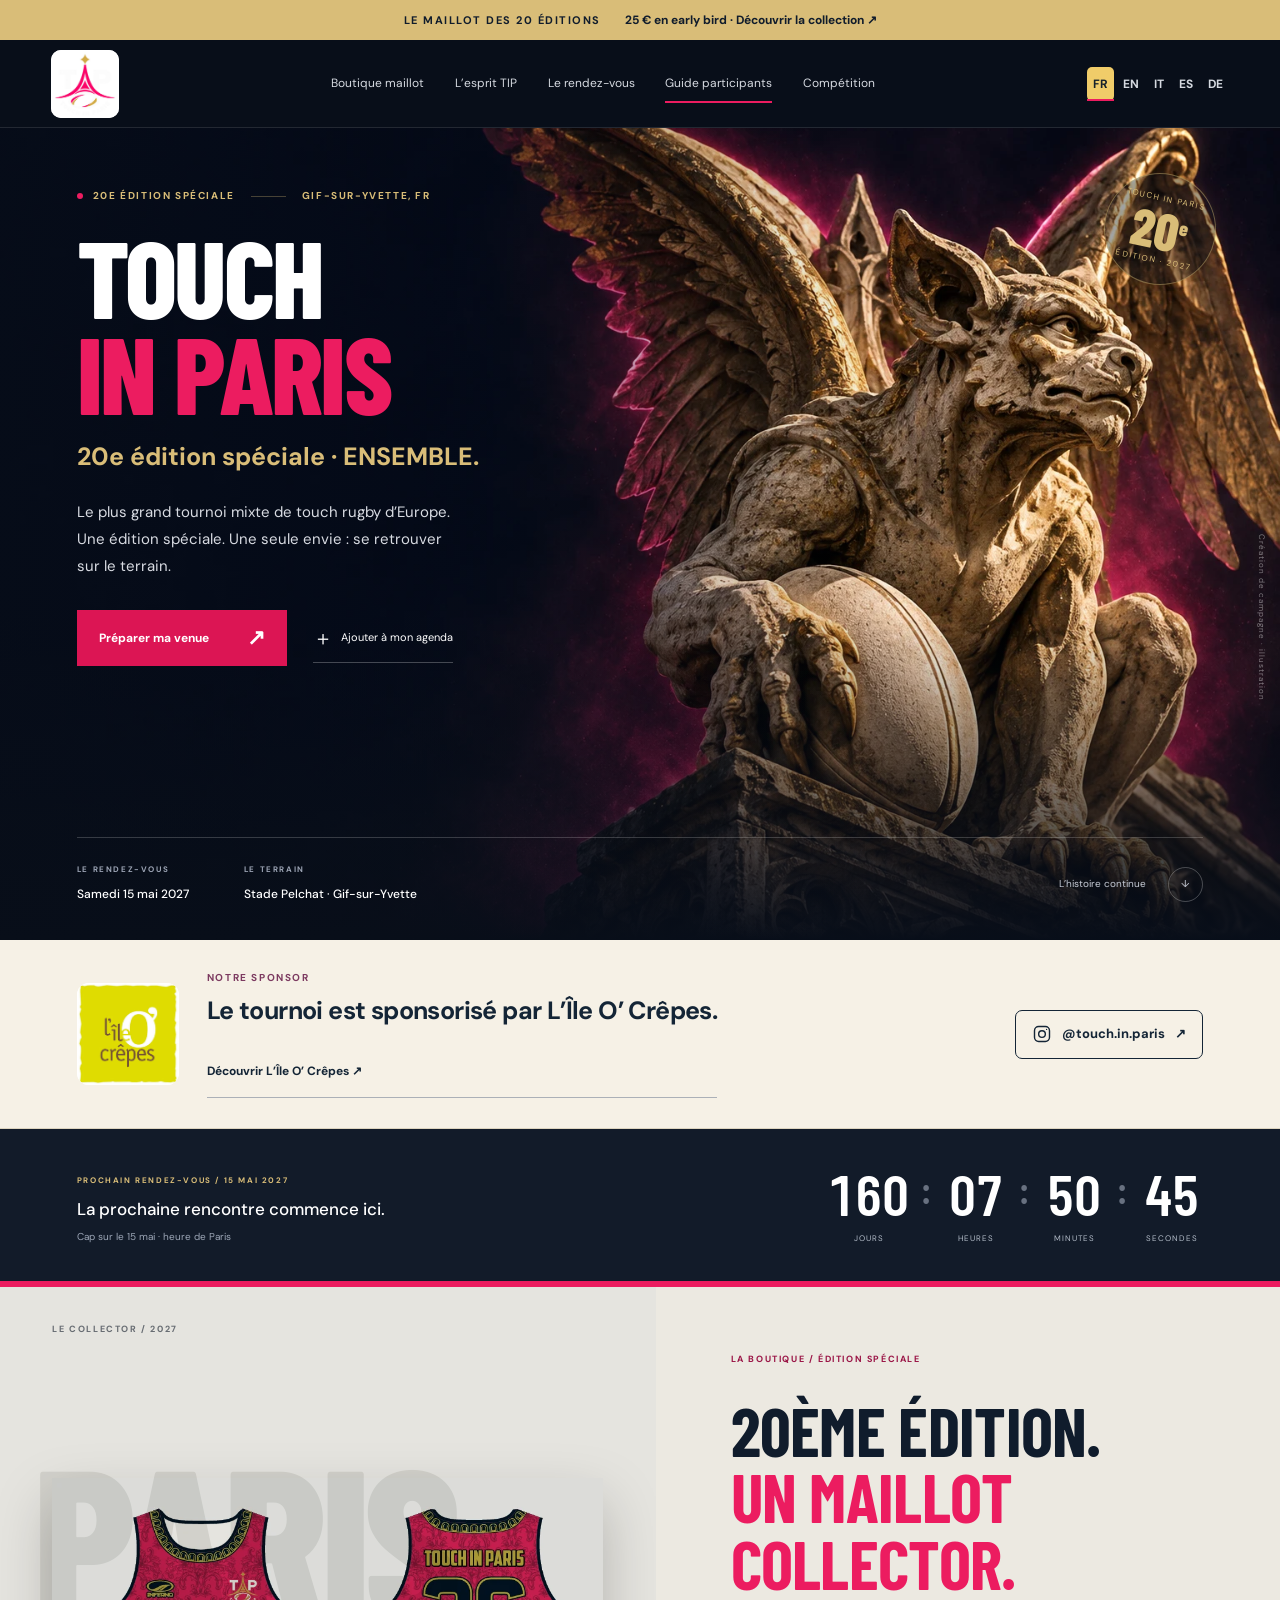
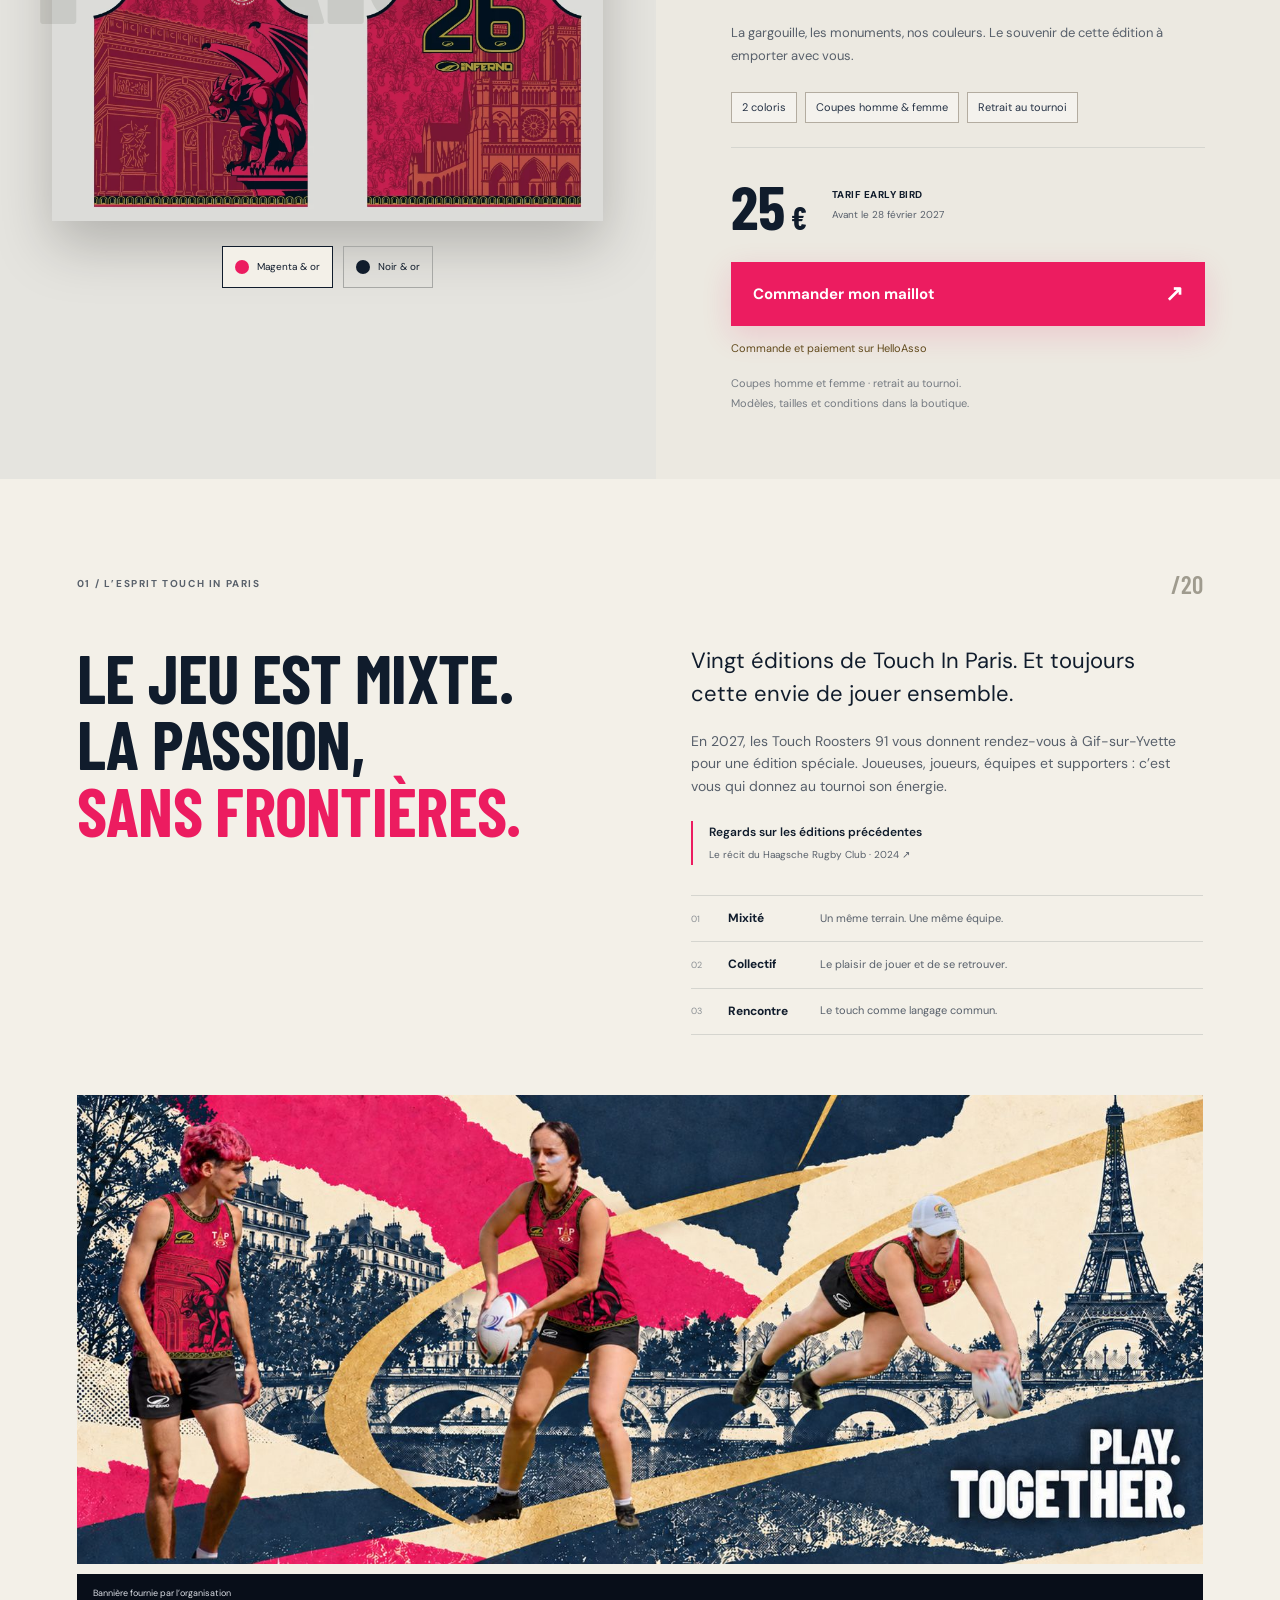
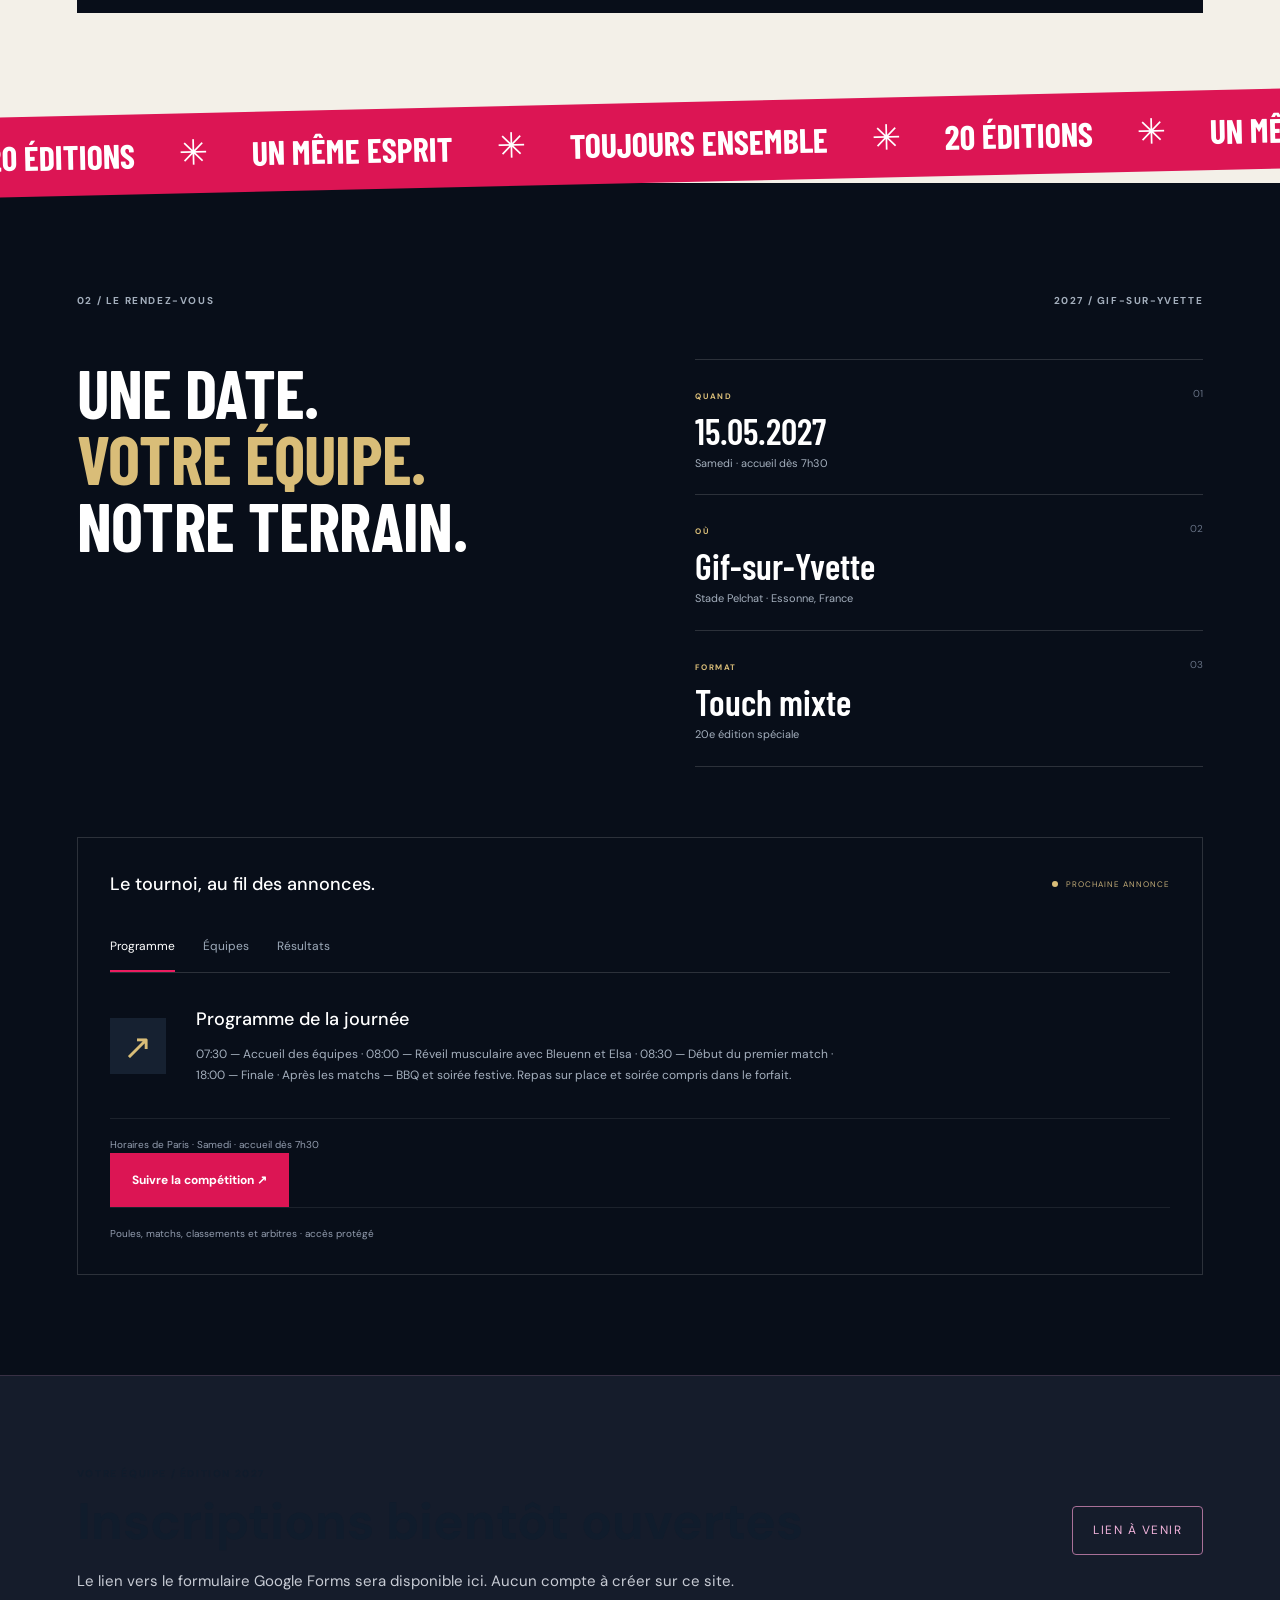
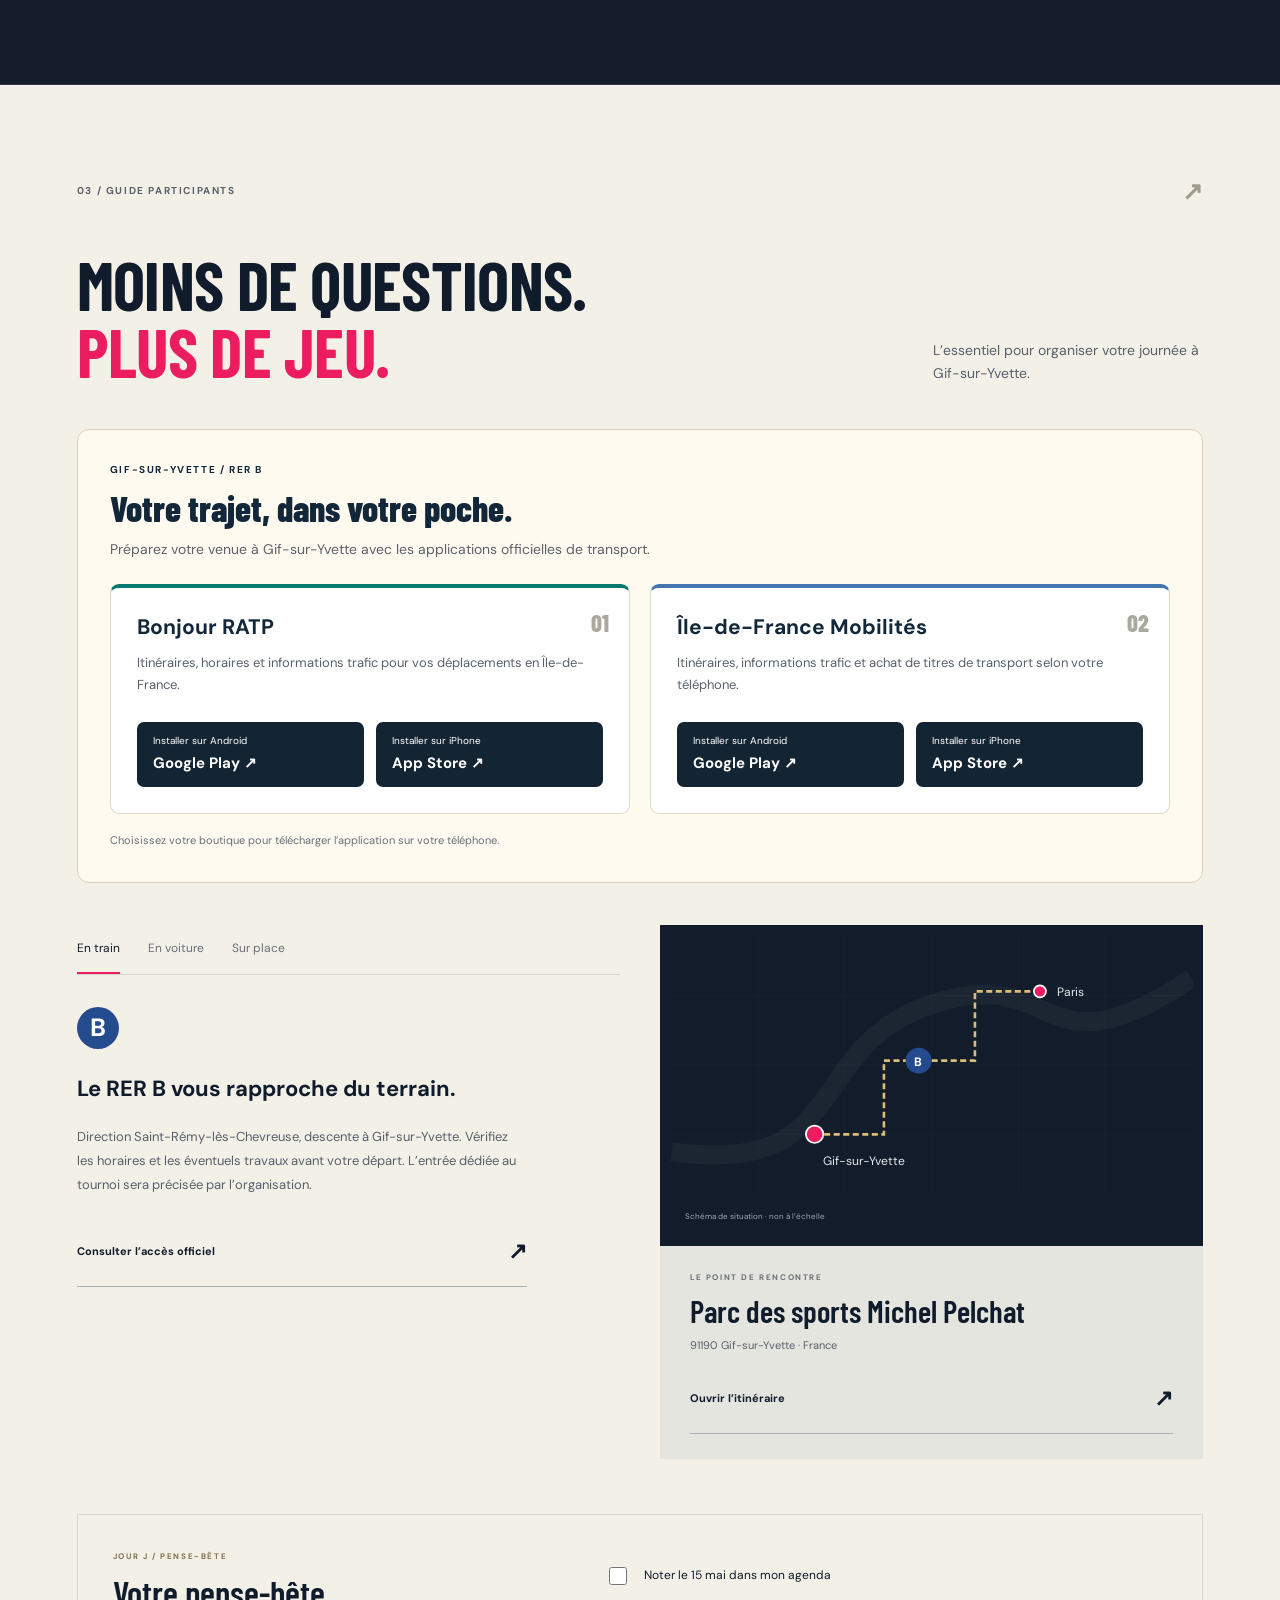
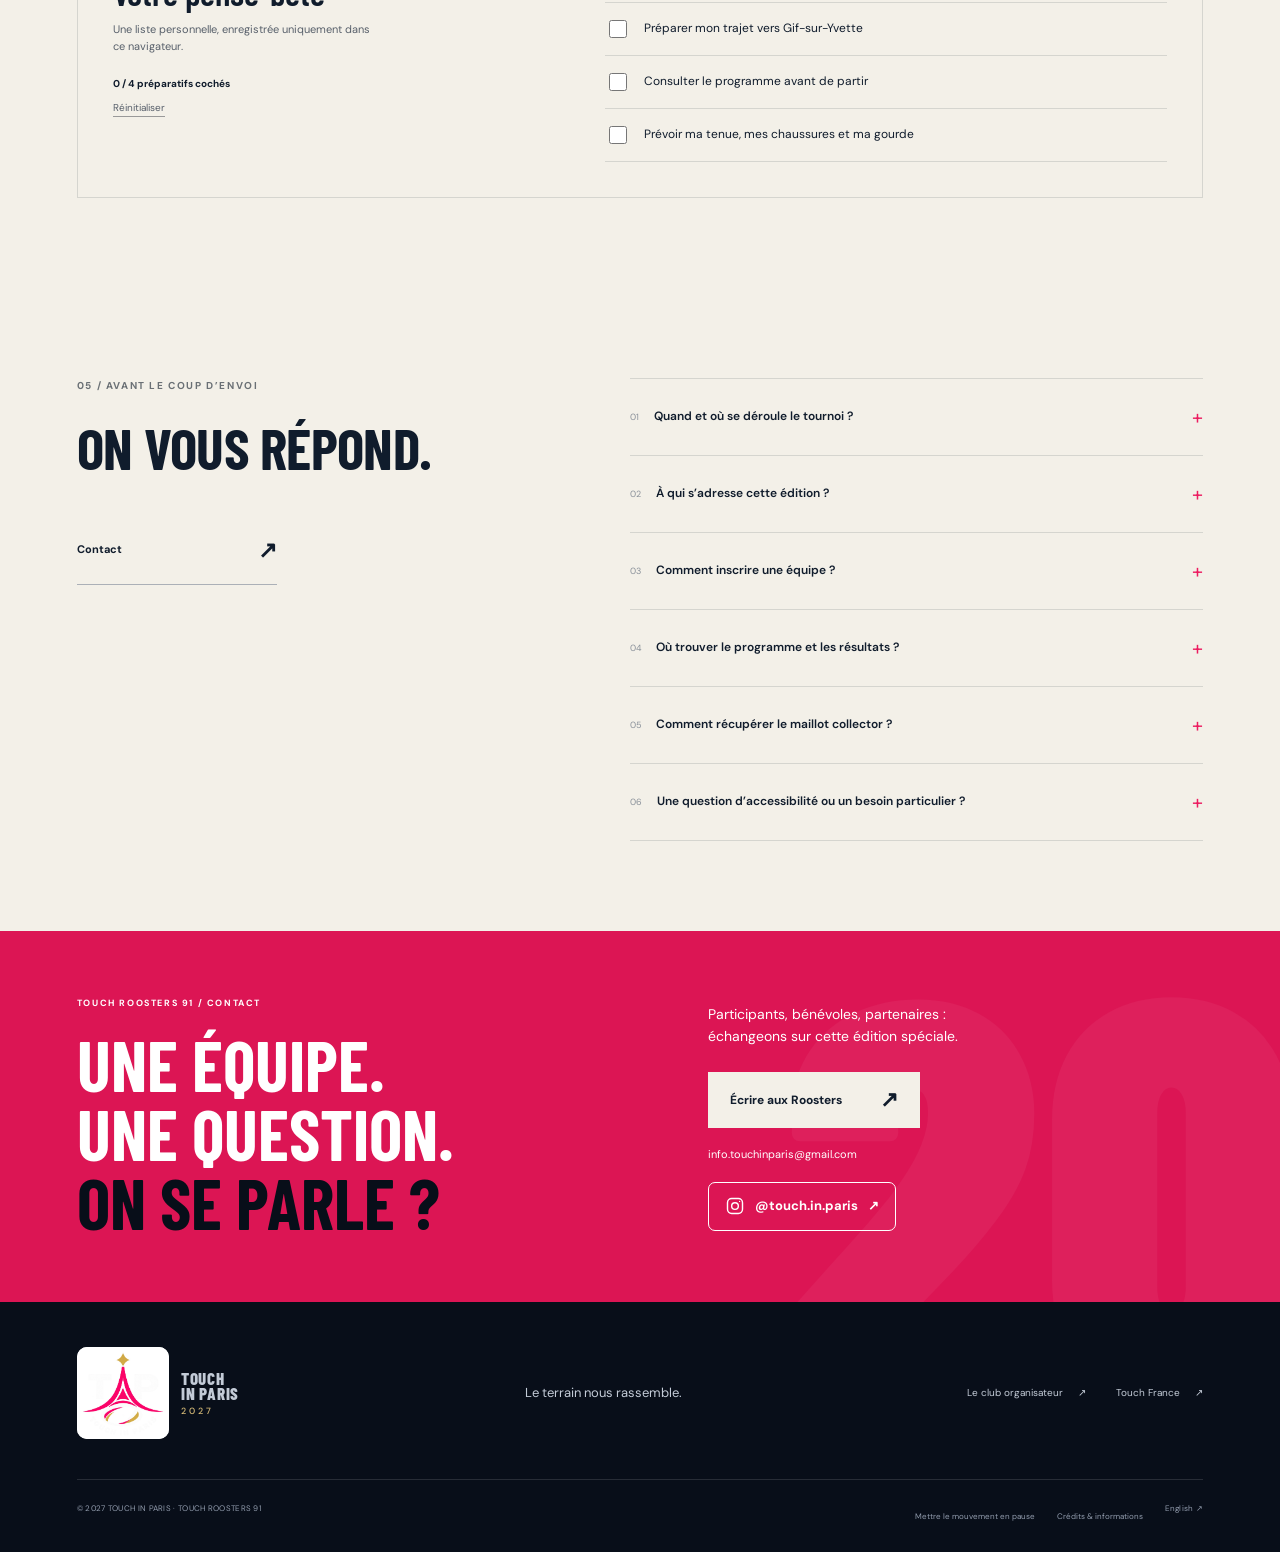
==== index.html @ 98de5669 "Add files via upload Remarque Fabrice" ====
<!doctype html><html lang="fr"><head><meta charset="utf-8"><meta name="viewport" content="width=device-width,initial-scale=1"><title>Touch In Paris 2027 — La 20e. Ensemble.</title><meta name="description" content="La 20e édition de Touch In Paris. Tournoi mixte de touch rugby, samedi 15 mai 2027 au stade Pelchat à Gif-sur-Yvette. Préparez votre venue."><meta name="theme-color" content="#080e19"><link rel="icon" href="/assets/favicon.svg"><link rel="canonical" href="https://touchinparis.touchroosters91.com/fr/"><link rel="alternate" hreflang="fr" href="https://touchinparis.touchroosters91.com/fr/"><link rel="alternate" hreflang="en" href="https://touchinparis.touchroosters91.com/en/"><link rel="alternate" hreflang="it" href="https://touchinparis.touchroosters91.com/it/"><link rel="alternate" hreflang="es" href="https://touchinparis.touchroosters91.com/es/"><link rel="alternate" hreflang="de" href="https://touchinparis.touchroosters91.com/de/"><link rel="alternate" hreflang="x-default" href="https://touchinparis.touchroosters91.com/fr/"><meta property="og:title" content="Touch In Paris 2027 — La 20e. Ensemble."><meta property="og:description" content="La 20e édition de Touch In Paris. Tournoi mixte de touch rugby, samedi 15 mai 2027 au stade Pelchat à Gif-sur-Yvette. Préparez votre venue."><meta property="og:image" content="https://touchinparis.touchroosters91.com/assets/campaign.webp"><meta property="og:type" content="website"><meta property="og:url" content="https://touchinparis.touchroosters91.com/fr/"><link rel="preload" href="/assets/campaign.webp" as="image" fetchpriority="high"><link rel="stylesheet" href="/style.fed7dcada0f1.css"><script type="application/ld+json">{"@context":"https://schema.org","@type":"SportsEvent","name":"Touch In Paris 2027 — 20e édition spéciale","startDate":"2027-05-15T07:30:00+02:00","eventStatus":"https://schema.org/EventScheduled","eventAttendanceMode":"https://schema.org/OfflineEventAttendanceMode","sport":"Touch rugby","location":{"@type":"Place","name":"Stade Pelchat","address":{"@type":"PostalAddress","addressLocality":"Gif-sur-Yvette","postalCode":"91190","addressCountry":"FR"}},"organizer":{"@type":"Organization","name":"Touch Roosters 91","url":"https://www.touchrugby91.com/"},"image":"https://touchinparis.touchroosters91.com/assets/campaign.webp","description":"La 20e édition de Touch In Paris. Tournoi mixte de touch rugby, samedi 15 mai 2027 au stade Pelchat à Gif-sur-Yvette. Préparez votre venue.","url":"https://touchinparis.touchroosters91.com/fr/"}</script></head><body>
<a class="shop-announcement" href="#collector"><span>LE MAILLOT DES 20 ÉDITIONS</span><strong>25 € en early bird · Découvrir la collection ↗</strong></a><a class="skip" href="#main">Aller au contenu</a><header class="header"><a class="brand" href="/fr/" aria-label="Touch In Paris"><img class="tip-logo" src="/assets/tip-logo-2027-pink-gold.jpg" alt="Touch In Paris" width="1254" height="1254"><span class="brand-name">TOUCH<br>IN PARIS<span class="brand-year">2027</span></span></a><button class="menu-toggle" aria-expanded="false" aria-controls="navigation" aria-label="Ouvrir le menu"><span></span><span></span></button><nav id="navigation" aria-label="Navigation principale"><a href="#collector">Boutique maillot</a><a href="#spirit">L’esprit TIP</a><a href="#event">Le rendez-vous</a><a href="#guide">Guide participants</a><a href="/competition/?lang=fr">Compétition</a></nav><div class="header-end"><nav class="language-links" aria-label="Langue"><a href="/fr/" lang="fr" hreflang="fr" aria-current="page">FR</a><a href="/en/" lang="en" hreflang="en" >EN</a><a href="/it/" lang="it" hreflang="it" >IT</a><a href="/es/" lang="es" hreflang="es" >ES</a><a href="/de/" lang="de" hreflang="de" >DE</a></nav></div></header>
<main id="main"><section class="hero" aria-labelledby="hero-title"><img class="hero-art" src="/assets/campaign.webp" width="1536" height="1024" alt="" fetchpriority="high"><div class="hero-shade"></div><div class="hero-content"><p class="overline"><span class="dot"></span> 20e édition spéciale <span class="edition-rule"></span> GIF-SUR-YVETTE, FR</p><h1 id="hero-title">TOUCH<br><em>IN PARIS</em></h1><p class="hero-edition">20e édition spéciale · ENSEMBLE.</p><p class="hero-intro">Le plus grand tournoi mixte de touch rugby d’Europe. Une édition spéciale. Une seule envie : se retrouver sur le terrain.</p><div class="hero-actions"><a class="button pink" href="#guide">Préparer ma venue<span aria-hidden="true">↗</span></a><a class="calendar-link" href="/tip-2027-fr.ics" download><span aria-hidden="true">＋</span>Ajouter à mon agenda</a></div></div><div class="edition-stamp" aria-hidden="true"><span>TOUCH IN PARIS</span><strong>20<sup>e</sup></strong><span>ÉDITION · 2027</span></div><div class="hero-bottom"><div><span class="tiny">LE RENDEZ-VOUS</span><strong>Samedi 15 mai 2027</strong></div><div><span class="tiny">LE TERRAIN</span><strong>Stade Pelchat · Gif-sur-Yvette</strong></div><a href="#spirit" class="scroll-cue">L’histoire continue<span>↓</span></a></div><span class="art-credit">Création de campagne · illustration</span></section>
<section class="sponsor-band" aria-label="NOTRE SPONSOR"><a class="sponsor-logo" href="https://www.ileocrepes.com/" target="_blank" rel="noopener noreferrer"><img src="/assets/ileo-crepes-sponsor.png" width="447" height="447" alt="L’Île O’ Crêpes" loading="lazy"></a><div><p class="overline">NOTRE SPONSOR</p><h2>Le tournoi est sponsorisé par L’Île O’ Crêpes.</h2><a class="text-link" href="https://www.ileocrepes.com/" target="_blank" rel="noopener noreferrer">Découvrir L’Île O’ Crêpes ↗</a></div><a class="instagram-link" href="https://www.instagram.com/touch.in.paris/" aria-label="Suivre le tournoi sur Instagram · @touch.in.paris" target="_blank" rel="noopener noreferrer"><svg viewBox="0 0 24 24" width="20" height="20" fill="none" stroke="currentColor" stroke-width="1.7" aria-hidden="true"><rect x="3" y="3" width="18" height="18" rx="5"/><circle cx="12" cy="12" r="4"/><circle cx="17.5" cy="6.5" r=".8" fill="currentColor" stroke="none"/></svg><span>@touch.in.paris</span><span aria-hidden="true">↗</span></a></section>
<section class="countdown-bar" aria-label="Compte à rebours"><div><span class="overline">PROCHAIN RENDEZ-VOUS / 15 MAI 2027</span><h2>La prochaine rencontre commence ici.</h2><p>Cap sur le 15 mai · heure de Paris</p></div><div class="countdown" role="timer" aria-label="Cap sur le 15 mai · heure de Paris" data-day="C’est le jour du tournoi." data-ended="Merci pour cette 20e édition."><div><strong data-count="0">--</strong><span>jours</span></div><div><strong data-count="1">--</strong><span>heures</span></div><div><strong data-count="2">--</strong><span>minutes</span></div><div><strong data-count="3">--</strong><span>secondes</span></div></div></section>
<section id="collector" class="collector"><div class="jersey-stage"><span class="overline">LE COLLECTOR / 2027</span><span class="jersey-backdrop" aria-hidden="true">PARIS</span><img id="jersey" src="/assets/maillot-magenta.webp" width="906" height="564" loading="eager" alt="Maillot collector, vues de face et de dos — Magenta & or"><div class="color-controls" role="group" aria-label="Coloris"><button type="button" data-color="magenta" data-alt="Maillot collector, vues de face et de dos — Magenta & or" aria-pressed="true"><span class="swatch magenta"></span>Magenta & or</button><button type="button" data-color="noir" data-alt="Maillot collector, vues de face et de dos — Noir & or" aria-pressed="false"><span class="swatch black"></span>Noir & or</button></div></div><div class="collector-copy"><p class="overline">LA BOUTIQUE / ÉDITION SPÉCIALE</p><h2 class="display">20ème édition.<br><em>Un maillot collector.</em></h2><p>La gargouille, les monuments, nos couleurs. Le souvenir de cette édition à emporter avec vous.</p><div class="shop-details"><span>2 coloris</span><span>Coupes homme & femme</span><span>Retrait au tournoi</span></div><div class="price-row"><strong>25<span> €</span></strong><span>Tarif early bird<small>Avant le 28 février 2027</small></span></div><a class="button pink" href="https://www.helloasso.com/associations/touch-roosters-91/boutiques/maillot-collector-touch-in-paris-2027" target="_blank" rel="noopener noreferrer">Commander mon maillot<span aria-hidden="true">↗</span></a><p class="shop-payment">Commande et paiement sur HelloAsso</p><p class="shop-note">Coupes homme et femme · retrait au tournoi.<br>Modèles, tailles et conditions dans la boutique.</p></div></section>
<section id="spirit" class="story section"><div class="section-top"><p class="overline">01 / L’ESPRIT TOUCH IN PARIS</p><span class="index-mark">/20</span></div><div class="story-grid"><h2 class="display reveal">Le jeu est mixte.<br>La passion,<br><em>sans frontières.</em></h2><div class="story-copy reveal"><p class="lead">Vingt éditions de Touch In Paris. Et toujours cette envie de jouer ensemble.</p><p>En 2027, les Touch Roosters 91 vous donnent rendez-vous à Gif-sur-Yvette pour une édition spéciale. Joueuses, joueurs, équipes et supporters : c’est vous qui donnez au tournoi son énergie.</p><a class="archive-link" href="https://haagscherugbyclub.nl/touch-in-paris-tournament/" target="_blank" rel="noopener noreferrer">Regards sur les éditions précédentes<span>Le récit du Haagsche Rugby Club · 2024 ↗</span></a><div class="values"><div><span class="value-number">01</span><h3>Mixité</h3><p>Un même terrain. Une même équipe.</p></div><div><span class="value-number">02</span><h3>Collectif</h3><p>Le plaisir de jouer et de se retrouver.</p></div><div><span class="value-number">03</span><h3>Rencontre</h3><p>Le touch comme langage commun.</p></div></div></div></div><figure class="action-art supplied-banner"><img src="/assets/tip-banner-2027.jpg" width="1600" height="667" loading="lazy" alt="Touch In Paris · Play. Together."><figcaption>Bannière fournie par l’organisation</figcaption></figure></section>
<div class="ticker" aria-hidden="true"><div><span>20 ÉDITIONS</span><i>✳</i><span>UN MÊME ESPRIT</span><i>✳</i><span>TOUJOURS ENSEMBLE</span><i>✳</i><span>20 ÉDITIONS</span><i>✳</i><span>UN MÊME ESPRIT</span><i>✳</i><span>TOUJOURS ENSEMBLE</span><i>✳</i></div></div>
<section id="event" class="event-section section"><div class="section-top"><p class="overline">02 / LE RENDEZ-VOUS</p><span class="overline">2027 / GIF-SUR-YVETTE</span></div><div class="event-layout"><h2 class="display reveal">Une date.<br><em>Votre équipe.</em><br>Notre terrain.</h2><div class="event-facts"><div class="fact reveal"><span class="tiny">QUAND</span><h3>15.05.2027</h3><p>Samedi · accueil dès 7h30</p><span class="fact-index">01</span></div><div class="fact reveal"><span class="tiny">OÙ</span><h3>Gif-sur-Yvette</h3><p>Stade Pelchat · Essonne, France</p><span class="fact-index">02</span></div><div class="fact reveal"><span class="tiny">FORMAT</span><h3>Touch mixte</h3><p>20e édition spéciale</p><span class="fact-index">03</span></div></div></div><div class="competition reveal"><div class="competition-heading"><h3>Le tournoi, au fil des annonces.</h3><span class="status"><span class="dot"></span>PROCHAINE ANNONCE</span></div><div class="tabs" role="tablist" aria-label="Le rendez-vous"><button role="tab" id="comp-tab-0" aria-controls="comp-panel-0" aria-selected="true" tabindex="0">Programme</button><button role="tab" id="comp-tab-1" aria-controls="comp-panel-1" aria-selected="false" tabindex="-1">Équipes</button><button role="tab" id="comp-tab-2" aria-controls="comp-panel-2" aria-selected="false" tabindex="-1">Résultats</button></div><div id="comp-panel-0" role="tabpanel" aria-labelledby="comp-tab-0" ><div class="panel-icon" aria-hidden="true">↗</div><div><h4>Programme de la journée</h4><p>07:30 — Accueil des équipes · 08:00 — Réveil musculaire avec Bleuenn et Elsa · 08:30 — Début du premier match · 18:00 — Finale · Après les matchs — BBQ et soirée festive. Repas sur place et soirée compris dans le forfait.</p></div></div><div id="comp-panel-1" role="tabpanel" aria-labelledby="comp-tab-1" hidden><div class="panel-icon" aria-hidden="true">◎</div><div><h4>Les équipes se préparent</h4><p>La liste des équipes engagées pour 2027 n’est pas encore publiée. Retrouvez ici les clubs participants dès leur annonce.</p></div></div><div id="comp-panel-2" role="tabpanel" aria-labelledby="comp-tab-2" hidden><div class="panel-icon" aria-hidden="true">—</div><div><h4>Les rencontres restent à jouer</h4><p>Poules, scores et classements seront accessibles lorsque les informations de compétition seront disponibles.</p></div></div><p class="competition-note">Horaires de Paris · Samedi · accueil dès 7h30</p><a class="button pink competition-entry" href="/competition/?lang=fr">Suivre la compétition ↗</a><p class="competition-note">Poules, matchs, classements et arbitres · accès protégé</p></div></section>
<section id="inscriptions" class="registration-band section" aria-labelledby="registration-title"><div><p class="overline">VOTRE ÉQUIPE / ÉDITION 2027</p><h2 id="registration-title">Inscriptions bientôt ouvertes</h2><p>Le lien vers le formulaire Google Forms sera disponible ici. Aucun compte à créer sur ce site.</p></div><span class="registration-status">LIEN À VENIR</span></section>
<section id="guide" class="guide section"><div class="section-top"><p class="overline">03 / GUIDE PARTICIPANTS</p><span class="index-mark">↗</span></div><div class="guide-heading"><h2 class="display reveal">Moins de questions.<br><em>Plus de jeu.</em></h2><p>L’essentiel pour organiser votre journée à Gif-sur-Yvette.</p></div><section class="transport-apps" aria-labelledby="transport-apps-title"><div class="transport-apps-heading"><p class="overline">GIF-SUR-YVETTE / RER B</p><h3 id="transport-apps-title">Votre trajet, dans votre poche.</h3><p>Préparez votre venue à Gif-sur-Yvette avec les applications officielles de transport.</p></div><div class="transport-app-grid"><article class="transport-app ratp"><span class="app-number" aria-hidden="true">01</span><h4>Bonjour RATP</h4><p>Itinéraires, horaires et informations trafic pour vos déplacements en Île-de-France.</p><div class="store-links"><a href="https://play.google.com/store/apps/details?id=com.fabernovel.ratp&amp;hl=fr" aria-label="Installer sur Android · Bonjour RATP" target="_blank" rel="noopener noreferrer"><small>Installer sur Android</small><strong>Google Play ↗</strong></a><a href="https://apps.apple.com/fr/app/bonjour-ratp/id507107090" aria-label="Installer sur iPhone · Bonjour RATP" target="_blank" rel="noopener noreferrer"><small>Installer sur iPhone</small><strong>App Store ↗</strong></a></div></article><article class="transport-app idfm"><span class="app-number" aria-hidden="true">02</span><h4>Île-de-France Mobilités</h4><p>Itinéraires, informations trafic et achat de titres de transport selon votre téléphone.</p><div class="store-links"><a href="https://play.google.com/store/apps/details?id=com.applidium.vianavigo&amp;hl=fr" aria-label="Installer sur Android · Île-de-France Mobilités" target="_blank" rel="noopener noreferrer"><small>Installer sur Android</small><strong>Google Play ↗</strong></a><a href="https://apps.apple.com/fr/app/%C3%AEle-de-france-mobilit%C3%A9s/id484527651" aria-label="Installer sur iPhone · Île-de-France Mobilités" target="_blank" rel="noopener noreferrer"><small>Installer sur iPhone</small><strong>App Store ↗</strong></a></div></article></div><p class="transport-apps-note">Choisissez votre boutique pour télécharger l’application sur votre téléphone.</p></section><div class="guide-grid"><div class="travel"><div class="tabs" role="tablist" aria-label="Accès et accueil"><button role="tab" id="travel-tab-0" aria-controls="travel-panel-0 travel-visual-0" aria-selected="true" tabindex="0">En train</button><button role="tab" id="travel-tab-1" aria-controls="travel-panel-1 travel-visual-1" aria-selected="false" tabindex="-1">En voiture</button><button role="tab" id="travel-tab-2" aria-controls="travel-panel-2 travel-visual-2" aria-selected="false" tabindex="-1">Sur place</button></div><div id="travel-panel-0" class="travel-panel" role="tabpanel" aria-labelledby="travel-tab-0" ><span class="route-icon" aria-hidden="true">B</span><h3>Le RER B vous rapproche du terrain.</h3><p>Direction Saint-Rémy-lès-Chevreuse, descente à Gif-sur-Yvette. Vérifiez les horaires et les éventuels travaux avant votre départ. L’entrée dédiée au tournoi sera précisée par l’organisation.</p><a class="text-link" href="https://www.ville-gif.fr/1800/venir-a-gif.htm?L=1" target="_blank" rel="noopener noreferrer">Consulter l’accès officiel<span aria-hidden="true">↗</span></a></div><div id="travel-panel-1" class="travel-panel" role="tabpanel" aria-labelledby="travel-tab-1" hidden><span class="route-icon" aria-hidden="true">↗</span><h3>Le rendez-vous : stade Pelchat.</h3><p>Utilisez « Parc des sports Michel Pelchat, Gif-sur-Yvette » comme destination. L’accès exact, le stationnement et les possibilités de dépose seront confirmés avant le tournoi.</p><a class="text-link" href="https://www.google.com/maps/search/?api=1&query=Parc+des+sports+Michel+Pelchat+Gif-sur-Yvette" target="_blank" rel="noopener noreferrer">Calculer mon itinéraire<span aria-hidden="true">↗</span></a></div><div id="travel-panel-2" class="travel-panel" role="tabpanel" aria-labelledby="travel-tab-2" hidden><span class="route-icon" aria-hidden="true">◎</span><h3>Votre journée sur place</h3><p>Repas sur place et soirée compris dans le forfait.</p><a class="text-link" href="mailto:info.touchinparis@gmail.com">Contacter l’organisation<span aria-hidden="true">↗</span></a></div></div><div class="venue-card"><div id="travel-visual-0" role="tabpanel" aria-labelledby="travel-tab-0"><div class="route-map" aria-hidden="true"><svg viewBox="0 0 600 300" fill="none"><path class="map-grid" d="M0 70H600M0 150H600M0 230H600M100 0V300M200 0V300M300 0V300M400 0V300M500 0V300"/><path class="map-river" d="M600 50C420 170 450 30 300 80S210 280 0 250"/><path class="map-route" d="M425 65L350 65L350 145L245 145L245 230L165 230"/><circle cx="425" cy="65" r="7"/><circle cx="165" cy="230" r="10"/><text x="445" y="70">Paris</text><text x="175" y="265">Gif-sur-Yvette</text><rect x="270" y="130" width="30" height="30" rx="15"/><text class="line-b" x="280" y="151">B</text></svg><span>Schéma de situation · non à l’échelle</span></div></div><div id="travel-visual-1" role="tabpanel" aria-labelledby="travel-tab-1" hidden><div class="road-card"><p class="overline">Tous les chemins mènent au TIP</p><svg class="europe-map" viewBox="0 0 600 440" role="img" aria-label="France, Belgique, Luxembourg, Allemagne, Suisse, Italie, Espagne, Andorre, Monaco"><g class="countries"><path d="M225 87L262 58 295 78 320 113 306 151 337 194 324 232 354 280 325 314 265 313 223 343 169 318 159 269 169 223 142 183 78 161 83 142 155 143 183 119Z" class="france"/><path d="M225 87L262 58 293 49 321 69 320 113 295 78Z"/><path d="M321 69L357 42 415 55 432 117 407 185 337 194 306 151 320 113Z"/><path d="M337 194L407 185 418 221 378 243 324 232Z"/><path d="M378 243L418 221 443 261 442 295 487 342 474 358 450 325 424 314 398 270 354 280 324 232Z"/><path d="M169 318L223 343 265 313 284 345 249 394 113 407 90 370 111 330Z"/></g><g class="country-labels"><text x="230" y="244">France</text><text x="263" y="41">Belgique</text><text x="405" y="124">Allemagne</text><text x="371" y="215">Suisse</text><text x="456" y="286">Italie</text><text x="183" y="377">Espagne</text><circle cx="317" cy="119" r="4"/><path d="M317 119L349 151H421"/><text x="387" y="166">Luxembourg</text><circle cx="242" cy="332" r="4"/><path d="M242 332L292 369H343"/><text x="322" y="386">Andorre</text><circle cx="350" cy="280" r="4"/><path d="M350 280L366 313H417"/><text x="388" y="329">Monaco</text></g><path class="road-track" d="M173 307C197 288 184 260 206 232S240 206 240 170"/><g class="road-car"><rect x="-12" y="-7" width="24" height="14" rx="5"/><path d="M-5-5H5V5H-5Z"/><circle cx="-7" cy="-8" r="3"/><circle cx="7" cy="-8" r="3"/><circle cx="-7" cy="8" r="3"/><circle cx="7" cy="8" r="3"/></g><circle class="destination" cx="240" cy="170" r="7"/><text class="destination-label" x="120" y="112">Gif-sur-Yvette</text><path class="pin-line" d="M190 117L234 163"/></svg><p class="map-disclaimer">Carte schématique · trajet illustratif</p></div></div><div id="travel-visual-2" role="tabpanel" aria-labelledby="travel-tab-2" hidden><div class="day-programme"><p class="overline">15.05.2027 · Horaires de Paris</p><h3>Votre journée sur place</h3><ol><li><strong>07:30</strong><span>Accueil des équipes</span></li><li><strong>08:00</strong><span>Réveil musculaire avec Bleuenn et Elsa</span></li><li><strong>08:30</strong><span>Début du premier match</span></li><li><strong>18:00</strong><span>Finale</span></li><li><strong>Après les matchs</strong><span>BBQ et soirée festive</span></li></ol><p class="meal-note">Repas sur place et soirée compris dans le forfait.</p></div><div class="care-panel"><p class="overline">À vos côtés</p><a href="https://www.eso-suposteo.fr/" target="_blank" rel="noopener noreferrer">Équipe d’ostéopathes de l’école ESO ↗</a><p>＋ Secouristes</p></div></div><div class="venue-detail"><p class="overline">LE POINT DE RENCONTRE</p><h3>Parc des sports Michel Pelchat</h3><p>91190 Gif-sur-Yvette · France</p><a class="text-link" href="https://www.google.com/maps/search/?api=1&query=Parc+des+sports+Michel+Pelchat+Gif-sur-Yvette" target="_blank" rel="noopener noreferrer">Ouvrir l’itinéraire<span aria-hidden="true">↗</span></a></div></div></div><div class="checklist reveal"><div><p class="overline">JOUR J / PENSE-BÊTE</p><h3>Votre pense-bête</h3><p>Une liste personnelle, enregistrée uniquement dans ce navigateur.</p><span class="check-progress" aria-live="polite" data-label="préparatifs cochés"></span><button type="button" class="reset-checklist">Réinitialiser</button></div><div class="check-items"><label><input type="checkbox" data-check="0"><span>Noter le 15 mai dans mon agenda</span></label><label><input type="checkbox" data-check="1"><span>Préparer mon trajet vers Gif-sur-Yvette</span></label><label><input type="checkbox" data-check="2"><span>Consulter le programme avant de partir</span></label><label><input type="checkbox" data-check="3"><span>Prévoir ma tenue, mes chaussures et ma gourde</span></label></div></div></section>

<section id="faq" class="faq section"><div><p class="overline">05 / AVANT LE COUP D’ENVOI</p><h2 class="display">On vous répond.</h2><a class="text-link" href="mailto:info.touchinparis@gmail.com">Contact<span aria-hidden="true">↗</span></a></div><div class="questions"><details><summary><span class="q-index">01</span>Quand et où se déroule le tournoi ?<span class="q-plus" aria-hidden="true">+</span></summary><p>Samedi 15 mai 2027, accueil dès 7h30 au Parc des sports Michel Pelchat, 91190 Gif-sur-Yvette, France. L’entrée précise sera confirmée avant le tournoi.</p></details><details><summary><span class="q-index">02</span>À qui s’adresse cette édition ?<span class="q-plus" aria-hidden="true">+</span></summary><p>Touch In Paris 2027 est un tournoi mixte de touch rugby. Les conditions sportives de participation et les modalités d’inscription sont à confirmer auprès de l’organisation.</p></details><details><summary><span class="q-index">03</span>Comment inscrire une équipe ?<span class="q-plus" aria-hidden="true">+</span></summary><p>Inscriptions bientôt ouvertes. Un lien vers le formulaire Google Forms sera publié ici. Aucun compte à créer sur ce site. Les tarifs et les places disponibles seront précisés par l’organisation.</p></details><details><summary><span class="q-index">04</span>Où trouver le programme et les résultats ?<span class="q-plus" aria-hidden="true">+</span></summary><p>La rubrique « Le rendez-vous » regroupe les annonces. Le suivi détaillé des équipes, matchs et classements est accessible depuis la page Compétition, avec un accès protégé.</p></details><details><summary><span class="q-index">05</span>Comment récupérer le maillot collector ?<span class="q-plus" aria-hidden="true">+</span></summary><p>La page du collector prévoit un retrait sur place le samedi 15 mai 2027. Choisissez votre modèle et votre taille dans la boutique HelloAsso ; les conditions de commande y sont précisées.</p></details><details><summary><span class="q-index">06</span>Une question d’accessibilité ou un besoin particulier ?<span class="q-plus" aria-hidden="true">+</span></summary><p>Écrivez à info.touchinparis@gmail.com pour préparer votre accueil avec l’organisation. Les informations d’accessibilité propres au tournoi seront précisées avant l’événement.</p></details></div></section>
<section class="contact-band"><div><p class="overline">TOUCH ROOSTERS 91 / CONTACT</p><h2>Une équipe.<br>Une question.<br><em>On se parle ?</em></h2></div><div><p>Participants, bénévoles, partenaires : échangeons sur cette édition spéciale.</p><a class="button light" href="mailto:info.touchinparis@gmail.com">Écrire aux Roosters<span aria-hidden="true">↗</span></a><p class="contact-email">info.touchinparis@gmail.com</p><a class="instagram-link" href="https://www.instagram.com/touch.in.paris/" aria-label="Suivre le tournoi sur Instagram · @touch.in.paris" target="_blank" rel="noopener noreferrer"><svg viewBox="0 0 24 24" width="20" height="20" fill="none" stroke="currentColor" stroke-width="1.7" aria-hidden="true"><rect x="3" y="3" width="18" height="18" rx="5"/><circle cx="12" cy="12" r="4"/><circle cx="17.5" cy="6.5" r=".8" fill="currentColor" stroke="none"/></svg><span>@touch.in.paris</span><span aria-hidden="true">↗</span></a></div><span class="contact-20" aria-hidden="true">20</span></section>
</main><footer><div class="footer-main"><a class="brand" href="/fr/"><img class="tip-logo" src="/assets/tip-logo-2027-pink-gold.jpg" alt="Touch In Paris" width="1254" height="1254"><span class="brand-name">TOUCH<br>IN PARIS<span class="brand-year">2027</span></span></a><p>Le terrain nous rassemble.</p><div><a href="https://www.touchrugby91.com/" target="_blank" rel="noopener noreferrer">Le club organisateur<span aria-hidden="true">↗</span></a><a href="https://touchfrance.fr/" target="_blank" rel="noopener noreferrer">Touch France<span aria-hidden="true">↗</span></a></div></div><div class="footer-bottom"><span>© 2027 TOUCH IN PARIS · TOUCH ROOSTERS 91</span><div><button class="motion-toggle" data-pause="Mettre le mouvement en pause" data-resume="Réactiver le mouvement" aria-pressed="false">Mettre le mouvement en pause</button><button data-open-dialog>Crédits & informations</button><a href="/en/" lang="en">English ↗</a></div></div></footer><dialog id="credits"><button class="dialog-close" aria-label="Fermer">×</button><p class="overline">TOUCH IN PARIS 2027</p><h2>À propos de ce site</h2><p>Touch In Paris 2027 · 20ème édition. Organisation : Touch Roosters 91. Contact : info.touchinparis@gmail.com. La gargouille de l’accueil est une illustration créée avec l’IA. Le logo, la bannière et les visuels du collector sont fournis par l’organisation. Le site public ne comporte aucun formulaire de collecte ni outil de mesure d’audience. Le pense-bête et la langue utilisent le stockage local du navigateur. L’espace compétition utilise un cookie de session pour la connexion. Les services externes appliquent leurs propres conditions.</p><a class="text-link" href="mailto:info.touchinparis@gmail.com">Contact<span aria-hidden="true">↗</span></a></dialog><script src="/language-preference.7ca8c36c5efc.js" defer></script><script src="/app.cacd6aa2ebf0.js" defer></script></body></html>
---- style.fed7dcada0f1.css ----
/* vietnamese */
@font-face {
  font-family: 'Barlow Condensed';
  font-style: normal;
  font-weight: 600;
  font-display: swap;
  src: url(/assets/fonts/font-0.woff2) format('woff2');
  unicode-range: U+0102-0103, U+0110-0111, U+0128-0129, U+0168-0169, U+01A0-01A1, U+01AF-01B0, U+0300-0301, U+0303-0304, U+0308-0309, U+0323, U+0329, U+1EA0-1EF9, U+20AB;
}
/* latin-ext */
@font-face {
  font-family: 'Barlow Condensed';
  font-style: normal;
  font-weight: 600;
  font-display: swap;
  src: url(/assets/fonts/font-1.woff2) format('woff2');
  unicode-range: U+0100-02BA, U+02BD-02C5, U+02C7-02CC, U+02CE-02D7, U+02DD-02FF, U+0304, U+0308, U+0329, U+1D00-1DBF, U+1E00-1E9F, U+1EF2-1EFF, U+2020, U+20A0-20AB, U+20AD-20C4, U+2113, U+2C60-2C7F, U+A720-A7FF;
}
/* latin */
@font-face {
  font-family: 'Barlow Condensed';
  font-style: normal;
  font-weight: 600;
  font-display: swap;
  src: url(/assets/fonts/font-2.woff2) format('woff2');
  unicode-range: U+0000-00FF, U+0131, U+0152-0153, U+02BB-02BC, U+02C6, U+02DA, U+02DC, U+0304, U+0308, U+0329, U+2000-206F, U+20AC, U+2122, U+2191, U+2193, U+2212, U+2215, U+FEFF, U+FFFD;
}
/* vietnamese */
@font-face {
  font-family: 'Barlow Condensed';
  font-style: normal;
  font-weight: 700;
  font-display: swap;
  src: url(/assets/fonts/font-3.woff2) format('woff2');
  unicode-range: U+0102-0103, U+0110-0111, U+0128-0129, U+0168-0169, U+01A0-01A1, U+01AF-01B0, U+0300-0301, U+0303-0304, U+0308-0309, U+0323, U+0329, U+1EA0-1EF9, U+20AB;
}
/* latin-ext */
@font-face {
  font-family: 'Barlow Condensed';
  font-style: normal;
  font-weight: 700;
  font-display: swap;
  src: url(/assets/fonts/font-4.woff2) format('woff2');
  unicode-range: U+0100-02BA, U+02BD-02C5, U+02C7-02CC, U+02CE-02D7, U+02DD-02FF, U+0304, U+0308, U+0329, U+1D00-1DBF, U+1E00-1E9F, U+1EF2-1EFF, U+2020, U+20A0-20AB, U+20AD-20C4, U+2113, U+2C60-2C7F, U+A720-A7FF;
}
/* latin */
@font-face {
  font-family: 'Barlow Condensed';
  font-style: normal;
  font-weight: 700;
  font-display: swap;
  src: url(/assets/fonts/font-5.woff2) format('woff2');
  unicode-range: U+0000-00FF, U+0131, U+0152-0153, U+02BB-02BC, U+02C6, U+02DA, U+02DC, U+0304, U+0308, U+0329, U+2000-206F, U+20AC, U+2122, U+2191, U+2193, U+2212, U+2215, U+FEFF, U+FFFD;
}
/* vietnamese */
@font-face {
  font-family: 'Barlow Condensed';
  font-style: normal;
  font-weight: 800;
  font-display: swap;
  src: url(/assets/fonts/font-6.woff2) format('woff2');
  unicode-range: U+0102-0103, U+0110-0111, U+0128-0129, U+0168-0169, U+01A0-01A1, U+01AF-01B0, U+0300-0301, U+0303-0304, U+0308-0309, U+0323, U+0329, U+1EA0-1EF9, U+20AB;
}
/* latin-ext */
@font-face {
  font-family: 'Barlow Condensed';
  font-style: normal;
  font-weight: 800;
  font-display: swap;
  src: url(/assets/fonts/font-7.woff2) format('woff2');
  unicode-range: U+0100-02BA, U+02BD-02C5, U+02C7-02CC, U+02CE-02D7, U+02DD-02FF, U+0304, U+0308, U+0329, U+1D00-1DBF, U+1E00-1E9F, U+1EF2-1EFF, U+2020, U+20A0-20AB, U+20AD-20C4, U+2113, U+2C60-2C7F, U+A720-A7FF;
}
/* latin */
@font-face {
  font-family: 'Barlow Condensed';
  font-style: normal;
  font-weight: 800;
  font-display: swap;
  src: url(/assets/fonts/font-8.woff2) format('woff2');
  unicode-range: U+0000-00FF, U+0131, U+0152-0153, U+02BB-02BC, U+02C6, U+02DA, U+02DC, U+0304, U+0308, U+0329, U+2000-206F, U+20AC, U+2122, U+2191, U+2193, U+2212, U+2215, U+FEFF, U+FFFD;
}
/* vietnamese */
@font-face {
  font-family: 'Barlow Condensed';
  font-style: normal;
  font-weight: 900;
  font-display: swap;
  src: url(/assets/fonts/font-9.woff2) format('woff2');
  unicode-range: U+0102-0103, U+0110-0111, U+0128-0129, U+0168-0169, U+01A0-01A1, U+01AF-01B0, U+0300-0301, U+0303-0304, U+0308-0309, U+0323, U+0329, U+1EA0-1EF9, U+20AB;
}
/* latin-ext */
@font-face {
  font-family: 'Barlow Condensed';
  font-style: normal;
  font-weight: 900;
  font-display: swap;
  src: url(/assets/fonts/font-10.woff2) format('woff2');
  unicode-range: U+0100-02BA, U+02BD-02C5, U+02C7-02CC, U+02CE-02D7, U+02DD-02FF, U+0304, U+0308, U+0329, U+1D00-1DBF, U+1E00-1E9F, U+1EF2-1EFF, U+2020, U+20A0-20AB, U+20AD-20C4, U+2113, U+2C60-2C7F, U+A720-A7FF;
}
/* latin */
@font-face {
  font-family: 'Barlow Condensed';
  font-style: normal;
  font-weight: 900;
  font-display: swap;
  src: url(/assets/fonts/font-11.woff2) format('woff2');
  unicode-range: U+0000-00FF, U+0131, U+0152-0153, U+02BB-02BC, U+02C6, U+02DA, U+02DC, U+0304, U+0308, U+0329, U+2000-206F, U+20AC, U+2122, U+2191, U+2193, U+2212, U+2215, U+FEFF, U+FFFD;
}
/* latin-ext */
@font-face {
  font-family: 'DM Sans';
  font-style: normal;
  font-weight: 400;
  font-display: swap;
  src: url(/assets/fonts/font-12.woff2) format('woff2');
  unicode-range: U+0100-02BA, U+02BD-02C5, U+02C7-02CC, U+02CE-02D7, U+02DD-02FF, U+0304, U+0308, U+0329, U+1D00-1DBF, U+1E00-1E9F, U+1EF2-1EFF, U+2020, U+20A0-20AB, U+20AD-20C4, U+2113, U+2C60-2C7F, U+A720-A7FF;
}
/* latin */
@font-face {
  font-family: 'DM Sans';
  font-style: normal;
  font-weight: 400;
  font-display: swap;
  src: url(/assets/fonts/font-13.woff2) format('woff2');
  unicode-range: U+0000-00FF, U+0131, U+0152-0153, U+02BB-02BC, U+02C6, U+02DA, U+02DC, U+0304, U+0308, U+0329, U+2000-206F, U+20AC, U+2122, U+2191, U+2193, U+2212, U+2215, U+FEFF, U+FFFD;
}
/* latin-ext */
@font-face {
  font-family: 'DM Sans';
  font-style: normal;
  font-weight: 500;
  font-display: swap;
  src: url(/assets/fonts/font-12.woff2) format('woff2');
  unicode-range: U+0100-02BA, U+02BD-02C5, U+02C7-02CC, U+02CE-02D7, U+02DD-02FF, U+0304, U+0308, U+0329, U+1D00-1DBF, U+1E00-1E9F, U+1EF2-1EFF, U+2020, U+20A0-20AB, U+20AD-20C4, U+2113, U+2C60-2C7F, U+A720-A7FF;
}
/* latin */
@font-face {
  font-family: 'DM Sans';
  font-style: normal;
  font-weight: 500;
  font-display: swap;
  src: url(/assets/fonts/font-13.woff2) format('woff2');
  unicode-range: U+0000-00FF, U+0131, U+0152-0153, U+02BB-02BC, U+02C6, U+02DA, U+02DC, U+0304, U+0308, U+0329, U+2000-206F, U+20AC, U+2122, U+2191, U+2193, U+2212, U+2215, U+FEFF, U+FFFD;
}
/* latin-ext */
@font-face {
  font-family: 'DM Sans';
  font-style: normal;
  font-weight: 600;
  font-display: swap;
  src: url(/assets/fonts/font-12.woff2) format('woff2');
  unicode-range: U+0100-02BA, U+02BD-02C5, U+02C7-02CC, U+02CE-02D7, U+02DD-02FF, U+0304, U+0308, U+0329, U+1D00-1DBF, U+1E00-1E9F, U+1EF2-1EFF, U+2020, U+20A0-20AB, U+20AD-20C4, U+2113, U+2C60-2C7F, U+A720-A7FF;
}
/* latin */
@font-face {
  font-family: 'DM Sans';
  font-style: normal;
  font-weight: 600;
  font-display: swap;
  src: url(/assets/fonts/font-13.woff2) format('woff2');
  unicode-range: U+0000-00FF, U+0131, U+0152-0153, U+02BB-02BC, U+02C6, U+02DA, U+02DC, U+0304, U+0308, U+0329, U+2000-206F, U+20AC, U+2122, U+2191, U+2193, U+2212, U+2215, U+FEFF, U+FFFD;
}
/* latin-ext */
@font-face {
  font-family: 'DM Sans';
  font-style: normal;
  font-weight: 700;
  font-display: swap;
  src: url(/assets/fonts/font-12.woff2) format('woff2');
  unicode-range: U+0100-02BA, U+02BD-02C5, U+02C7-02CC, U+02CE-02D7, U+02DD-02FF, U+0304, U+0308, U+0329, U+1D00-1DBF, U+1E00-1E9F, U+1EF2-1EFF, U+2020, U+20A0-20AB, U+20AD-20C4, U+2113, U+2C60-2C7F, U+A720-A7FF;
}
/* latin */
@font-face {
  font-family: 'DM Sans';
  font-style: normal;
  font-weight: 700;
  font-display: swap;
  src: url(/assets/fonts/font-13.woff2) format('woff2');
  unicode-range: U+0000-00FF, U+0131, U+0152-0153, U+02BB-02BC, U+02C6, U+02DA, U+02DC, U+0304, U+0308, U+0329, U+2000-206F, U+20AC, U+2122, U+2191, U+2193, U+2212, U+2215, U+FEFF, U+FFFD;
}

:root{--navy:#080e19;--ink:#101c2c;--cream:#f3f0e8;--pink:#ec1c60;--gold:#d9bd78;--muted:#58606b;--line:#d5d5cf;--display:'Barlow Condensed',Impact,'Arial Narrow',sans-serif;--body:'DM Sans',Arial,sans-serif}*{box-sizing:border-box}html{scroll-behavior:smooth;scroll-padding-top:100px}body{margin:0;background:var(--cream);color:var(--ink);font:15px/1.6 var(--body);overflow-x:clip}a{color:inherit;text-decoration:none}button,input{font:inherit}button,a{-webkit-tap-highlight-color:transparent}button{cursor:pointer;color:inherit}img{max-width:100%;display:block}h1,h2,h3,h4,p,figure{margin:0}::selection{background:var(--pink);color:white}a:focus-visible,button:focus-visible,summary:focus-visible,input:focus-visible{outline:3px solid #009ecb;outline-offset:6px}.skip{position:fixed;left:15px;top:-80px;z-index:100;background:white;color:var(--ink);padding:15px}.skip:focus{top:15px}.header{height:88px;background:var(--navy);color:#fff;display:flex;align-items:center;justify-content:space-between;padding:0 4%;gap:32px;position:sticky;top:0;z-index:30;border-bottom:1px solid #ffffff1c}.brand{display:flex;align-items:center;gap:12px;flex-shrink:0}.brand-symbol{font:900 35px/.85 var(--display);letter-spacing:-2px;position:relative;border:1px solid #d9bd7850;padding:10px 12px 13px;transform:skew(-7deg);color:var(--gold)}.brand-symbol>span{position:absolute;bottom:-5px;right:-5px;font:700 12px/1 var(--body);background:var(--pink);padding:4px;color:white;letter-spacing:0}.brand-name{font:800 17px/.9 var(--display);letter-spacing:.8px}.brand-year{display:block;font:500 9px/1 var(--body);letter-spacing:3px;color:var(--gold);margin-top:6px}nav{display:flex;gap:clamp(16px,2.4vw,38px)}nav a{font-size:12px;color:#d5d9e0;position:relative;padding:10px 0}nav a:after{content:'';position:absolute;bottom:0;left:0;width:0;height:2px;background:var(--pink);transition:width .2s}nav a:hover:after,nav a[aria-current]:after{width:100%}.header-end{display:flex;align-items:center;gap:24px}.lang-switch{display:flex;align-items:center;gap:7px;font-size:10px;font-weight:700;color:#999eaa}.lang-switch .selected{color:white}.lang-switch i{font-style:normal;color:#596070}.header-cta{border:1px solid #ffffff4a;padding:12px 18px;font-size:11px;font-weight:700;display:flex;gap:23px;align-items:center}.header-cta:hover{border-color:var(--gold);color:var(--gold)}.menu-toggle{display:none}.hero{min-height:740px;height:calc(100svh - 88px);max-height:1000px;background:var(--navy);color:white;position:relative;overflow:hidden}.hero-art{position:absolute;inset:0;width:100%;height:100%;object-fit:cover;object-position:center 42%;animation:hero-entrance 1.6s ease-out both}.hero-shade{position:absolute;inset:0;background:linear-gradient(90deg,#080e19b3 0%,#080e1966 35%,transparent 70%),linear-gradient(0deg,#080e19 0%,transparent 40%)}.hero-content{position:relative;z-index:2;padding:60px 6% 160px;max-width:1000px}.overline,.tiny{font-size:10px;font-weight:700;letter-spacing:1.6px;line-height:1.6;text-transform:uppercase}.hero .overline{display:flex;align-items:center;gap:10px;color:var(--gold)}.dot{width:6px;height:6px;background:var(--pink);display:inline-block;border-radius:50%;flex-shrink:0}.edition-rule{display:inline-block;width:35px;height:1px;background:#d9bd7850;margin:0 6px}h1{font:800 clamp(78px,9.3vw,151px)/.88 var(--display);letter-spacing:-1.6px;margin:36px 0 28px}h1>span{display:block;font:600 18px var(--body);letter-spacing:8px;margin-bottom:22px}h1 em{font-style:normal;color:var(--pink)}.hero-intro{max-width:385px;color:#d8dbe2;font-size:15px;line-height:1.8}.hero-actions{display:flex;align-items:center;gap:26px;margin-top:30px}.button{display:inline-flex;justify-content:space-between;align-items:center;gap:38px;padding:17px 22px;font-size:12px;font-weight:700;min-height:54px;transition:background .2s,transform .2s}.button:hover{transform:translateY(-2px)}.pink{background:var(--pink);color:white}.pink:hover{background:#c5114a}.button>span{font-size:22px;line-height:1}.calendar-link{font-size:11px;display:flex;gap:8px;align-items:center;border-bottom:1px solid #ffffff40;padding:8px 0}.calendar-link>span{font-size:20px}.edition-stamp{position:absolute;right:5%;top:45px;border:1px solid #d9bd7870;width:112px;height:112px;border-radius:50%;color:var(--gold);display:flex;flex-direction:column;justify-content:center;align-items:center;transform:rotate(12deg);background:#080e1960}.edition-stamp>span{font-size:8px;letter-spacing:1.5px}.edition-stamp strong{font:800 52px/.95 var(--display)}.edition-stamp sup{font-size:20px}.hero-bottom{position:absolute;bottom:35px;left:6%;right:6%;border-top:1px solid #ffffff30;display:flex;align-items:center;gap:55px;padding-top:25px;z-index:2}.hero-bottom .tiny{display:block;color:#9ca4b4;margin-bottom:5px;font-size:8px}.hero-bottom strong{font-size:12px;font-weight:500}.scroll-cue{margin-left:auto;display:flex;align-items:center;gap:22px;font-size:10px;color:#c6cbd6}.scroll-cue span{border:1px solid #ffffff40;border-radius:50%;width:35px;height:35px;display:grid;place-content:center}.art-credit{position:absolute;right:12px;top:50%;writing-mode:vertical-rl;font-size:8px;color:#ffffff70;letter-spacing:1px}.countdown-bar{background:#121b29;color:white;display:flex;justify-content:space-between;align-items:center;padding:36px 6%;gap:40px}.countdown-bar .overline{color:var(--gold);font-size:8px}.countdown-bar h2{font-size:17px;font-weight:500;margin-top:6px}.countdown-bar p{font-size:10px;color:#9ca6b6;margin-top:6px}.countdown{display:flex;gap:36px}.countdown>div{text-align:center;min-width:62px;position:relative}.countdown>div:not(:last-child):after{content:':';position:absolute;right:-22px;top:0;color:#687180;font:300 40px var(--display)}.countdown strong{display:block;font:600 57px/1 var(--display);font-variant-numeric:tabular-nums}.countdown span{display:block;font-size:8px;letter-spacing:1px;text-transform:uppercase;margin-top:10px;color:#b4bdc9}.section{padding:90px 6%}.section-top{display:flex;align-items:center;justify-content:space-between;margin-bottom:45px}.section-top .overline{color:#59616b}.index-mark{font:600 25px var(--display);color:#9f9b8e}.display{font:700 clamp(48px,5.3vw,82px)/.98 var(--display);text-transform:uppercase;letter-spacing:-.7px}.display em{font-style:normal;color:var(--pink)}.story-grid{display:grid;grid-template-columns:1fr 1fr;gap:9%;align-items:start}.story-copy>.lead{font-size:22px;line-height:1.5;color:var(--ink);margin-bottom:20px;max-width:470px}.story-copy>p{color:var(--muted);font-size:14px}.values{margin-top:30px;border-top:1px solid var(--line)}.values>div{display:grid;grid-template-columns:25px 80px 1fr;gap:12px;align-items:center;border-bottom:1px solid var(--line);padding:13px 0}.value-number{font-size:9px;color:#8a8f93}.values h3{font-size:12px}.values p{font-size:11px;color:var(--muted)}.action-art{position:relative;margin-top:60px}.action-art>img{width:100%;height:540px;object-fit:cover;object-position:center 42%}.action-art figcaption{font-size:9px;color:#68707a;margin-top:10px}.image-word{position:absolute;bottom:45px;right:30px;font:800 76px/.85 var(--display);letter-spacing:-1px;text-align:right;color:white;text-shadow:0 2px 22px #0008}.ticker{overflow:hidden;background:var(--pink);color:white;padding:17px 0;transform:rotate(-1.3deg);width:102%;margin-left:-1%;position:relative;z-index:1}.ticker>div{width:max-content;display:flex;align-items:center;gap:44px;animation:ticker 34s linear infinite}.ticker span{font:700 34px var(--display);white-space:nowrap}.ticker i{font:normal 35px var(--body)}.event-section{background:var(--navy);color:white;padding-top:110px;padding-bottom:100px}.event-section .section-top .overline{color:#a4afbd}.event-layout{display:grid;grid-template-columns:1fr 1.05fr;gap:12%;margin-top:50px}.event-layout .display em{color:var(--gold)}.event-facts{border-top:1px solid #ffffff25}.fact{position:relative;border-bottom:1px solid #ffffff25;padding:22px 40px 22px 0}.fact .tiny{color:var(--gold);font-size:8px}.fact h3{font:600 36px var(--display);margin:3px 0}.fact p{font-size:11px;color:#a4afbd}.fact-index{position:absolute;top:26px;right:0;color:#667184;font-size:10px}.competition{margin-top:70px;border:1px solid #ffffff25;padding:32px}.competition-heading{display:flex;justify-content:space-between;align-items:center;gap:25px;margin-bottom:25px}.competition-heading h3{font-size:18px;font-weight:500}.status{display:flex;align-items:center;gap:8px;color:#c4ad78;font-size:8px;letter-spacing:1px;white-space:nowrap}.status .dot{background:var(--gold)}.tabs{display:flex;border-bottom:1px solid #ffffff25;gap:28px}.tabs>button{border:0;background:none;color:#9eabba;font-size:12px;padding:14px 0;border-bottom:2px solid transparent;min-height:48px}.tabs>button[aria-selected=true]{border-bottom-color:var(--pink);color:white}.competition [role=tabpanel]{display:flex;gap:30px;align-items:center;padding:30px 0;min-height:145px}.competition [hidden],.travel [hidden]{display:none}.panel-icon{width:56px;height:56px;display:grid;place-content:center;font:300 35px var(--display);background:#162131;color:var(--gold);flex-shrink:0}.competition h4{font-size:18px;font-weight:500;margin-bottom:10px}.competition [role=tabpanel] p{font-size:12px;line-height:1.8;color:#a4afbd;max-width:650px}.competition-note{font-size:10px;color:#929cae;border-top:1px solid #ffffff15;padding-top:18px}.guide-heading{display:flex;justify-content:space-between;align-items:end;gap:40px;margin-bottom:45px}.guide-heading>p{font-size:14px;color:var(--muted);max-width:270px}.guide-grid{display:grid;grid-template-columns:1fr 1fr;gap:40px}.travel .tabs{border-color:var(--line)}.travel .tabs>button{color:#69707b}.travel .tabs>button[aria-selected=true]{color:var(--ink)}.travel-panel{padding:32px 0}.route-icon{display:grid;place-content:center;border-radius:50%;width:42px;height:42px;background:#244b8d;color:white;font-size:25px;font-weight:700;margin-bottom:25px}.travel-panel h3{font-size:22px;line-height:1.4;max-width:380px;margin-bottom:20px}.travel-panel p{font-size:13px;color:var(--muted);line-height:1.85;max-width:450px}.text-link{display:flex;align-items:center;justify-content:space-between;gap:25px;border-bottom:1px solid #abb0b7;padding:16px 0;margin-top:20px;font-size:11px;font-weight:700}.text-link>span{font-size:23px}.text-link:hover{color:#bc1247}.travel-panel .text-link{max-width:450px}.venue-card{background:#e5e5df}.route-map{background:#121c2a;padding:10px 10px 20px;color:white;overflow:hidden}.route-map svg{width:100%;height:auto;max-height:260px}.map-grid{stroke:#ffffff08;stroke-width:1}.map-river{stroke:#ffffff0b;stroke-width:22}.map-route{stroke:#d9bd78;stroke-width:3;stroke-dasharray:7 4}.route-map circle{fill:var(--pink);stroke:#fff;stroke-width:2}.route-map text{fill:#e2e6eb;font:14px var(--body)}.route-map rect{fill:#244b8d}.route-map .line-b{fill:white;font-weight:700}.route-map>span{font-size:8px;color:#9da7b6;padding-left:15px}.venue-detail{padding:25px 30px}.venue-detail .overline{color:#6a7075;font-size:8px}.venue-detail h3{font:600 31px var(--display);margin:8px 0}.venue-detail>p:not(.overline){color:var(--muted);font-size:11px}.venue-detail .text-link{margin-top:10px}.checklist{display:grid;grid-template-columns:1fr 1.3fr;gap:60px;margin-top:55px;padding:35px;border:1px solid var(--line)}.checklist .overline{color:#81704b;font-size:8px}.checklist h3{font:600 35px var(--display);margin:8px 0}.checklist p:not(.overline){font-size:11px;color:var(--muted);max-width:260px}.check-progress{display:block;font-size:10px;font-weight:700;margin-top:20px}.reset-checklist{border:0;border-bottom:1px solid #999;background:none;padding:0;margin-top:8px;font-size:10px;color:var(--muted)}.check-items{display:flex;flex-direction:column;justify-content:center}.check-items label{border-bottom:1px solid var(--line);display:flex;gap:14px;align-items:center;padding:14px 0;cursor:pointer;font-size:12px}.check-items input{width:18px;height:18px;accent-color:var(--pink);flex-shrink:0}.check-items input:checked+span{text-decoration:line-through;color:#747a82}.collector{display:grid;grid-template-columns:1.05fr 1fr;background:#e5e4df}.jersey-stage{position:relative;padding:40px 8%;overflow:hidden;display:flex;flex-direction:column;justify-content:center;min-height:580px}.jersey-stage>.overline{position:absolute;top:35px;left:8%;color:#676c72;font-size:9px}.jersey-backdrop{position:absolute;top:15%;left:5%;font:800 clamp(110px,17vw,260px) var(--display);color:#d2d1cb;letter-spacing:-8px}.jersey-stage>img{position:relative;mix-blend-mode:multiply;z-index:1;width:100%;height:auto;transition:opacity .2s}.color-controls{position:relative;display:flex;justify-content:center;gap:10px;z-index:2;margin-top:25px;flex-wrap:wrap}.color-controls>button{display:flex;align-items:center;gap:8px;background:transparent;border:1px solid #a7a8a5;padding:12px;font-size:10px}.color-controls>button[aria-pressed=true]{border-color:var(--ink);background:var(--cream)}.swatch{width:14px;height:14px;border-radius:50%}.swatch.magenta{background:var(--pink)}.swatch.black{background:var(--ink)}.collector-copy{background:#ece9e1;padding:65px 12%}.collector-copy>.overline{color:#6d6c66;font-size:9px;margin-bottom:30px}.collector-copy .display{font-size:clamp(43px,4.3vw,67px)}.collector-copy>p:not(.overline){margin-top:25px;font-size:13px;color:var(--muted);line-height:1.8}.price-row{display:flex;align-items:center;gap:25px;padding:20px 0;margin-top:20px;border-top:1px solid var(--line)}.price-row strong{font:700 62px var(--display);white-space:nowrap}.price-row strong span{font-size:32px}.price-row>span{font-size:10px;font-weight:700;text-transform:uppercase;letter-spacing:.5px}.price-row small{display:block;font-size:10px;color:var(--muted);font-weight:400;text-transform:none;letter-spacing:0;margin-top:4px}.collector-copy .button{width:100%;gap:18px}.collector-copy .shop-note{font-size:9px!important;margin-top:15px!important}.faq{display:grid;grid-template-columns:1fr 1.3fr;gap:10%}.faq .overline{color:#6a7075;margin-bottom:25px}.faq .display{font-size:clamp(45px,4.5vw,70px)}.faq>div>.text-link{max-width:200px;margin-top:40px}.questions{border-top:1px solid var(--line)}details{border-bottom:1px solid var(--line)}summary{list-style:none;display:flex;gap:15px;align-items:center;padding:22px 0;cursor:pointer;font-size:12px;font-weight:600}summary::-webkit-details-marker{display:none}.q-index{font-size:9px;color:#899099;font-weight:400}.q-plus{margin-left:auto;font-size:20px;font-weight:400;color:var(--pink);transition:transform .2s}details[open] .q-plus{transform:rotate(45deg)}details>p{font-size:12px;line-height:1.85;color:var(--muted);padding:0 30px 25px}.contact-band{position:relative;overflow:hidden;background:var(--pink);color:white;padding:65px 6%;display:grid;grid-template-columns:1fr 1fr;align-items:center;gap:12%}.contact-band>div{position:relative;z-index:1}.contact-band .overline{font-size:9px;color:#ffe0ea}.contact-band h2{font:700 clamp(45px,5.5vw,80px)/.98 var(--display);text-transform:uppercase;margin-top:20px}.contact-band h2 em{font-style:normal;color:var(--navy)}.contact-band>div>p:not(.overline){font-size:14px;max-width:320px;margin-bottom:25px}.light{background:var(--cream);color:var(--ink)}.light:hover{background:white}.contact-email{font-size:11px!important;margin:18px 0 0!important}.contact-20{position:absolute;right:-20px;bottom:-150px;font:900 560px/1 var(--display);color:#ffffff0c;pointer-events:none}footer{background:var(--navy);color:#c3cbd7;padding:45px 6% 22px}.footer-main{display:flex;align-items:center;justify-content:space-between;gap:30px;padding-bottom:40px}.footer-main>p{font-size:13px}.footer-main>div{display:flex;gap:30px;font-size:10px}.footer-main>div a{display:flex;gap:15px;align-items:center}.footer-bottom{border-top:1px solid #ffffff20;padding-top:22px;display:flex;justify-content:space-between;gap:25px;font-size:8px;color:#929cad;letter-spacing:.3px}.footer-bottom>div{display:flex;gap:22px}.footer-bottom button{border:0;background:none;color:inherit;padding:0;font-size:8px}.footer-bottom button:hover{color:white}dialog{border:1px solid var(--line);padding:40px;max-width:580px;width:calc(100% - 40px);background:var(--cream);color:var(--ink)}dialog::backdrop{background:#080e19c9;backdrop-filter:blur(5px)}dialog h2{font:700 40px var(--display);margin:20px 0}dialog>p:not(.overline){font-size:13px;line-height:1.8}.dialog-close{position:absolute;right:15px;top:8px;background:none;border:0;font-size:30px}.will-reveal{opacity:0;transform:translateY(22px);transition:opacity .65s,transform .65s}.will-reveal.visible{opacity:1;transform:none}.motion-paused *{animation-play-state:paused!important}.motion-paused .will-reveal{opacity:1;transform:none;transition:none}.motion-paused{scroll-behavior:auto}@keyframes ticker{to{transform:translateX(-50%)}}@keyframes hero-entrance{from{transform:scale(1.04);opacity:.6}to{transform:scale(1);opacity:1}}
@media(min-width:1700px){.hero-content{padding-top:90px}.hero-intro{font-size:18px;max-width:440px}.section{padding-left:max(6%,calc((100vw - 1500px)/2));padding-right:max(6%,calc((100vw - 1500px)/2))}}@media(max-width:1100px){.header{gap:20px;padding:0 4%}.header-cta{display:none}.hero-content{padding-top:70px}.hero{min-height:700px}.hero-art{object-position:55% center}.hero-shade{background:linear-gradient(90deg,#080e19cc,transparent),linear-gradient(0deg,#080e19,transparent 60%)}.hero-content{max-width:780px}h1{font-size:clamp(80px,10vw,115px)}.hero-actions{gap:20px}.edition-stamp{width:90px;height:90px}.edition-stamp strong{font-size:42px}.edition-stamp>span{font-size:6px}.story-grid{gap:6%}.values>div{grid-template-columns:20px 65px 1fr}.action-art>img{height:430px}.event-layout{gap:8%}.guide-grid{gap:30px}.collector-copy{padding:50px 8%}.checklist{gap:30px}.footer-main>div{gap:15px}.countdown{gap:24px}.countdown>div:not(:last-child):after{right:-15px}}
@media(max-width:760px){html{scroll-padding-top:78px}.header{height:72px;padding:0 5%;gap:15px}.brand-symbol{font-size:26px;padding:8px 9px 10px}.brand-symbol>span{font-size:9px;padding:3px}.brand-name{font-size:13px}.brand-year{font-size:7px}.header-end{margin-left:auto}.menu-toggle{display:flex;flex-direction:column;justify-content:center;gap:5px;order:3;width:36px;height:40px;border:1px solid #ffffff30;background:none;padding:9px}.menu-toggle span{display:block;height:1px;background:white;width:100%;transition:transform .2s}.menu-toggle[aria-expanded=true] span:first-child{transform:translateY(3px) rotate(45deg)}.menu-toggle[aria-expanded=true] span:last-child{transform:translateY(-3px) rotate(-45deg)}nav{display:none;position:absolute;top:72px;left:0;right:0;background:var(--navy);padding:20px 6% 30px;border-bottom:1px solid #ffffff30}nav.open{display:flex;flex-direction:column;gap:5px}nav a{font-size:16px;padding:12px 0}.hero{min-height:790px;height:calc(100svh - 72px);max-height:930px}.hero-art{object-position:66% top;height:70%;opacity:.85}.hero-shade{background:linear-gradient(0deg,#080e19 25%,#080e1950 75%,#080e1955),linear-gradient(90deg,#080e1930,transparent)}.hero-content{padding:32px 6% 0;max-width:none}.hero .overline{font-size:8px;letter-spacing:1px;gap:6px}.edition-rule{width:16px;margin:0 2px}.edition-stamp{display:none}h1{font-size:clamp(71px,17vw,120px);margin:160px 0 22px;line-height:.9;letter-spacing:-.8px}h1>span{font-size:12px;letter-spacing:4px;margin-bottom:14px}.hero-intro{font-size:12px;max-width:320px;line-height:1.8}.hero-actions{margin-top:24px;gap:18px;flex-wrap:wrap}.button{font-size:11px;padding:16px 18px;min-height:50px;gap:22px}.calendar-link{font-size:10px}.hero-bottom{bottom:30px;left:6%;right:6%;gap:15px;justify-content:space-between;padding-top:18px;align-items:start}.hero-bottom strong{font-size:10px;max-width:155px;display:block}.hero-bottom .tiny{font-size:7px}.scroll-cue{display:none}.art-credit{top:18%;font-size:7px}.countdown-bar{padding:30px 6%;display:block}.countdown-bar h2{font-size:15px}.countdown-bar p{font-size:9px}.countdown{justify-content:space-between;gap:20px;margin-top:25px;max-width:420px}.countdown strong{font-size:48px}.countdown>div{min-width:45px}.countdown>div:not(:last-child):after{right:-18px;top:0;font-size:35px}.countdown span{font-size:7px}.section{padding:55px 6%}.section-top{margin-bottom:30px}.overline{font-size:8px;letter-spacing:1.3px}.index-mark{font-size:20px}.display{font-size:clamp(47px,11vw,72px)}.story-grid{grid-template-columns:1fr;gap:30px}.story-copy>.lead{font-size:20px;max-width:100%}.story-copy>p{font-size:13px}.values>div{grid-template-columns:20px 75px 1fr}.values h3{font-size:12px}.values p{font-size:11px}.action-art{margin-top:35px}.action-art>img{height:330px;object-position:56% center}.image-word{font-size:46px;right:18px;bottom:45px}.action-art figcaption{font-size:8px;max-width:280px}.ticker{padding:12px 0}.ticker span{font-size:26px}.ticker>div{gap:25px}.ticker i{font-size:25px}.event-section{padding-top:65px;padding-bottom:55px}.event-section .section-top>.overline:last-child{display:none}.event-layout{grid-template-columns:1fr;gap:35px;margin-top:30px}.fact{padding:20px 30px 20px 0}.fact h3{font-size:32px}.competition{margin-top:35px;padding:22px}.competition-heading{display:block;margin-bottom:18px}.competition-heading h3{font-size:16px;line-height:1.5}.status{margin-top:15px;font-size:7px}.tabs{gap:25px}.tabs>button{font-size:11px}.competition [role=tabpanel]{gap:15px;align-items:start;padding:25px 0;min-height:195px}.panel-icon{width:35px;height:35px;font-size:25px}.competition h4{font-size:15px;line-height:1.5}.competition [role=tabpanel] p{font-size:11px}.competition-note{font-size:9px}.guide-heading{display:block}.guide-heading>p{margin-top:22px;font-size:13px;max-width:none}.guide-grid{grid-template-columns:1fr;gap:15px}.travel-panel{padding:25px 0}.travel-panel h3{font-size:21px}.travel-panel p{font-size:12px}.venue-detail{padding:22px}.venue-detail h3{font-size:29px}.checklist{padding:25px;grid-template-columns:1fr;gap:20px;margin-top:30px}.check-items label{font-size:11px}.collector{grid-template-columns:1fr}.jersey-stage{min-height:420px;padding:50px 6% 25px}.jersey-backdrop{font-size:40vw;top:12%;left:8%}.jersey-stage>img{margin-top:15px}.collector-copy{padding:40px 6%}.collector-copy .display{font-size:clamp(46px,11vw,65px)}.collector-copy>.overline{margin-bottom:22px}.collector-copy>p:not(.overline){max-width:430px;font-size:13px}.price-row{margin-top:25px;max-width:430px}.collector-copy .button{max-width:430px}.faq{grid-template-columns:1fr;gap:30px}.faq .display{font-size:50px}.faq>div>.text-link{margin-top:15px}.faq .overline{margin-bottom:20px}summary{font-size:12px;padding:20px 0;gap:10px}details>p{font-size:12px;padding:0 20px 20px}.contact-band{grid-template-columns:1fr;gap:30px;padding:45px 6%}.contact-band h2{font-size:61px}.contact-band>div>p:not(.overline){font-size:13px}.contact-20{font-size:380px;bottom:-80px;right:-30px}.footer-main{align-items:start;flex-direction:column;gap:25px;padding-bottom:30px}.footer-main>div{gap:30px}.footer-main>p{font-size:12px}.footer-bottom{flex-direction:column;gap:22px;font-size:7px}.footer-bottom>div{gap:20px;flex-wrap:wrap}.footer-bottom button{font-size:8px}dialog{padding:30px}dialog h2{font-size:34px}}
@media(max-width:370px){.hero{min-height:840px}.hero-actions{flex-direction:column;align-items:start}h1{font-size:65px}.hero-bottom{gap:20px}.hero .overline{font-size:7px}.hero-bottom strong{font-size:9px}.countdown>div:not(:last-child):after{right:-13px}.lang-switch{font-size:9px}.header{gap:12px}.brand{gap:8px}.tabs{gap:20px}}@media(prefers-reduced-motion:reduce){html{scroll-behavior:auto}*,*:before,*:after{animation:none!important;transition:none!important}.will-reveal{opacity:1;transform:none}}

/* Legibility and reduced-motion refinements */
.pink,.contact-band{background:#dc1554}.ticker{background:#dc1554}.contact-band .overline{color:#fff}.hero-intro{max-width:390px}.menu-toggle{min-width:44px;min-height:44px}.lang-switch{min-height:44px}.footer-bottom button{min-height:28px}.motion-paused .hero-art{animation:none}html:has(body.motion-paused){scroll-behavior:auto}

.archive-link{display:block;border-left:2px solid var(--pink);padding:2px 0 2px 16px;margin-top:24px;font-size:12px;font-weight:600}.archive-link>span{display:block;font-size:10px;font-weight:400;color:var(--muted);margin-top:5px}.archive-link:hover{color:#b50e47}

.registration-band{display:flex;align-items:center;justify-content:space-between;gap:32px;background:#151c2b;border-top:1px solid #383044;border-bottom:1px solid #383044}.registration-band h2{font-size:clamp(30px,4vw,54px);line-height:1.1;margin:12px 0 18px}.registration-band p:not(.overline){max-width:680px;color:#c7cbd4;line-height:1.7}.registration-status{display:inline-block;flex-shrink:0;padding:14px 20px;border:1px solid #a97098;border-radius:4px;color:#f2b4dc;font-size:12px;letter-spacing:1.5px}@media(max-width:700px){.registration-band{align-items:flex-start;flex-direction:column;gap:16px}}

/* Collector shop: visible at entry, then immediately after the countdown. */
.shop-announcement{display:flex;justify-content:center;align-items:center;gap:24px;padding:11px 5%;background:#d9bd78;color:#101c2c;text-align:center;font-size:11px;line-height:1.5}.shop-announcement>span{font-weight:700;letter-spacing:1.5px}.shop-announcement strong{font-size:12px}.shop-header-cta{background:#ec1c60!important;color:white!important;border-color:#ec1c60!important;padding:12px 17px!important}.collector{border-top:6px solid #ec1c60;scroll-margin-top:88px}.collector-copy .display{font-size:clamp(52px,5.3vw,88px)}.collector-copy>.overline{color:#f2c878}.shop-details{display:flex;flex-wrap:wrap;gap:8px;margin:24px 0}.shop-details>span{font-size:11px;border:1px solid #ffffff42;padding:6px 10px;color:#f5eee1}.collector-copy .button{min-height:64px;font-size:15px;font-weight:700;background:#ec1c60;color:#fff;box-shadow:0 9px 30px #ec1c6028}.collector-copy .button:hover{background:#c81150}.collector-copy .shop-payment{font-size:11px!important;color:#f1dba8!important;margin-top:13px!important}.collector-copy .shop-note{font-size:11px!important;opacity:.8}.jersey-stage>img{filter:drop-shadow(0 24px 28px #00000038)}
@media(max-width:700px){.shop-announcement{flex-direction:column;gap:2px;padding:9px 4%}.shop-announcement>span{font-size:8px;letter-spacing:1.2px}.shop-announcement strong{font-size:10px}.header .shop-header-cta{display:inline-flex!important;font-size:9px;padding:10px!important;gap:8px}.header-end{gap:10px}.collector{scroll-margin-top:72px}.collector-copy .display{font-size:55px}.shop-details{margin:20px 0}.shop-details>span{font-size:10px}.collector-copy .button{font-size:14px;max-width:none}.jersey-stage{min-height:340px;padding-top:32px}.collector-copy{padding-top:30px}.shop-payment{line-height:1.5}}
@media(max-width:370px){.header .shop-header-cta{font-size:8px;padding:8px!important}.header-end{gap:6px}.header{gap:10px}.shop-header-cta span{display:none}}

.collector-copy>.overline{color:#9a1546}.shop-details>span{color:#263346;border-color:#b3aca0;background:#ffffff60}.collector-copy .shop-payment{color:#624b1d!important}

/* Five languages */
.tip-logo{width:68px;height:68px;object-fit:contain;background:#fff;border-radius:10px;flex-shrink:0}.language-links{display:flex;gap:3px;align-items:center}.language-links a{font:700 12px 'DM Sans',sans-serif;padding:9px 6px;border-radius:5px}.language-links a[aria-current]{background:#f0cc69;color:#15212b}.header .brand-name{display:none}.header{gap:16px}.header-end{gap:12px}.footer-main .tip-logo{width:92px;height:92px}@media(max-width:1250px){.header nav#navigation{gap:15px}.header-cta{padding:10px;font-size:12px}}@media(max-width:600px){.tip-logo{width:50px;height:50px}.header{padding:10px 14px;gap:9px}.header-end{gap:7px}.language-links a{padding:8px 4px;font-size:11px}.header-cta.shop-header-cta{display:none}}

.sponsor-band{display:flex;align-items:center;gap:28px;padding:30px 6%;background:#f6f1e6;color:#142536;border-bottom:1px solid #ddd4bf}.sponsor-logo{display:block;flex-shrink:0;border-radius:12px;overflow:hidden;width:102px;height:102px;background:#fff}.sponsor-logo img{display:block;width:100%;height:100%;object-fit:contain}.sponsor-band .overline{color:#7c3a60;margin-bottom:9px}.sponsor-band h2{font:700 25px/1.25 var(--body);letter-spacing:-.6px;max-width:650px;margin-bottom:12px}.sponsor-band .text-link{font-size:12px}.instagram-link{display:inline-flex;align-items:center;gap:10px;border:1px solid currentColor;padding:13px 16px;border-radius:7px;font-size:13px;font-weight:700;white-space:nowrap;transition:background .2s,color .2s}.instagram-link:hover{background:var(--pink);color:#fff;border-color:var(--pink)}.sponsor-band>.instagram-link{margin-left:auto}.contact-band .instagram-link{margin-top:18px}.transport-apps{margin:30px 0 42px;padding:32px;border:1px solid #d8ceba;border-radius:12px;background:#fffaf0;color:#12283a}.transport-apps-heading{margin-bottom:24px}.transport-apps-heading h3{font:800 36px/1.15 var(--display);margin:9px 0}.transport-apps-heading>p:last-child{font-size:14px;color:#5d626a}.transport-app-grid{display:grid;grid-template-columns:1fr 1fr;gap:20px}.transport-app{position:relative;border:1px solid #ded8c9;border-top:4px solid #08796e;background:#fff;padding:26px;border-radius:9px}.transport-app.idfm{border-top-color:#4276ae}.transport-app h4{font:700 21px/1.25 var(--body);padding-right:30px;margin:0 0 12px}.transport-app p{font-size:13px;line-height:1.7;min-height:46px;margin:0 0 24px;color:#59626c}.app-number{position:absolute;right:20px;top:20px;color:#a9a99e;font:800 24px var(--display)}.store-links{display:flex;gap:12px;flex-wrap:wrap}.store-links a{display:flex;flex:1;min-width:142px;flex-direction:column;gap:4px;padding:12px 16px;background:#132433;color:#fff;border-radius:7px}.store-links a:hover{background:#a80059}.store-links small{font-size:10px;line-height:1.3}.store-links strong{font-size:15px;white-space:nowrap}.transport-apps-note{font-size:11px;color:#67707a;margin:18px 0 0}
@media(max-width:1000px){.sponsor-band{flex-wrap:wrap}.sponsor-band>.instagram-link{margin-left:130px}.sponsor-band>div{flex:1}.transport-app h4{font-size:18px}.transport-app{padding:22px}}
@media(max-width:600px){.sponsor-band{padding:24px 6%;gap:18px}.sponsor-logo{width:76px;height:76px}.sponsor-band h2{font-size:18px;letter-spacing:-.3px}.sponsor-band .overline{font-size:8px}.sponsor-band>.instagram-link{margin:0;width:100%;justify-content:center}.transport-apps{padding:22px 16px}.transport-app-grid{grid-template-columns:1fr}.transport-apps-heading h3{font-size:30px}.transport-apps-heading>p:last-child{font-size:12px}.transport-app p{min-height:0}.store-links{gap:9px}.store-links a{padding:12px;min-width:125px}.store-links strong{font-size:14px}}

.action-art.supplied-banner{height:auto;aspect-ratio:auto}.action-art.supplied-banner img{display:block;width:100%;height:auto;object-fit:contain}.action-art.supplied-banner figcaption{position:static;background:var(--navy);padding:12px 16px;color:#d8dbe2}

/* Mobile: give the gargoyle its own space, with no text overlay. */
@media(max-width:600px){
.hero{height:auto;min-height:0;max-height:none;overflow:hidden}
.hero-art{position:relative;inset:auto;display:block;width:100%;height:min(100vw,440px);object-fit:cover;object-position:right center;opacity:1;animation:none}
.hero-shade{display:none}
.hero-content{padding:24px 6% 28px;max-width:none}
.hero h1{font-size:clamp(62px,17vw,88px);margin-top:18px}
.hero-intro{max-width:none;font-size:14px;line-height:1.7}
.hero-actions{flex-direction:row;align-items:center;flex-wrap:wrap;gap:20px;margin-top:24px}
.hero-bottom{position:relative;inset:auto;margin:0 6%;padding:20px 0;gap:20px}
.art-credit{position:static;display:block;writing-mode:horizontal-tb;padding:0 6% 16px;font-size:8px;color:#a7adba;text-align:right}
}
/* Participant guide: synchronized travel panels and event-first hierarchy. */
.hero #hero-title{font-size:clamp(76px,8.5vw,124px);line-height:.88;letter-spacing:-.025em;margin:24px 0 18px}.hero-edition{font-size:clamp(17px,2vw,25px);font-weight:800;color:var(--gold,#dcc17e);margin:0 0 22px}.road-card{padding:26px 22px 14px;background:#101e2b;color:#f8f3e9}.road-card>.overline{color:#e3c67f}.europe-map{display:block;width:100%;height:auto}.countries path{fill:#233a49;stroke:#9aa9ac;stroke-width:1.6;stroke-linejoin:round}.countries .france{fill:#cdb778;stroke:#f3d796}.country-labels text{font:12px sans-serif;fill:#fff;text-anchor:middle}.country-labels text:first-child{fill:#122332;font-weight:800;font-size:17px}.country-labels circle{fill:#ff3984}.country-labels path{fill:none;stroke:#c1cace;stroke-width:1}.road-track{fill:none;stroke:#172c3b;stroke-width:5;stroke-dasharray:6 5}.destination{fill:#ed0861;stroke:white;stroke-width:3}.destination-label{font:bold 16px sans-serif;fill:white}.pin-line{stroke:white;fill:none}.road-car{offset-path:path('M173 307C197 288 184 260 206 232S240 206 240 170');animation:road-trip 7s ease-in-out infinite}.road-car rect{fill:#fa1670;stroke:white;stroke-width:1.5}.road-car path{fill:#d8f7ff}.road-car circle{fill:#09111b}.map-disclaimer{font-size:11px;color:#b9c8cf;margin:0}.day-programme{padding:28px 30px 18px;color:#142233}.day-programme h3{font-size:26px;margin:12px 0 24px}.day-programme ol{list-style:none;padding:0;margin:0}.day-programme li{display:grid;grid-template-columns:102px 1fr;gap:16px;padding:15px 0;border-top:1px solid #bcc3c2;font-size:15px}.day-programme li strong{color:#a80849}.day-programme .meal-note{font-size:14px;line-height:1.65}.care-panel{padding:20px 30px;background:#d4ddda;color:#172536}.care-panel a{display:block;text-decoration:underline;font-weight:700;line-height:1.6}.care-panel p{margin:12px 0}.venue-card [hidden]{display:none!important}@keyframes road-trip{0%,10%{offset-distance:0%}85%,100%{offset-distance:100%}}.motion-paused .road-car{animation-play-state:paused}@media(prefers-reduced-motion:reduce){.road-car{animation:none;offset-distance:45%}}@media(max-width:600px){.hero #hero-title{font-size:clamp(68px,19vw,100px);line-height:.9;margin:14px 0 18px}.hero-edition{font-size:17px}.day-programme{padding:24px 20px}.day-programme li{grid-template-columns:90px 1fr;gap:10px}.road-card{padding:24px 12px 14px}}
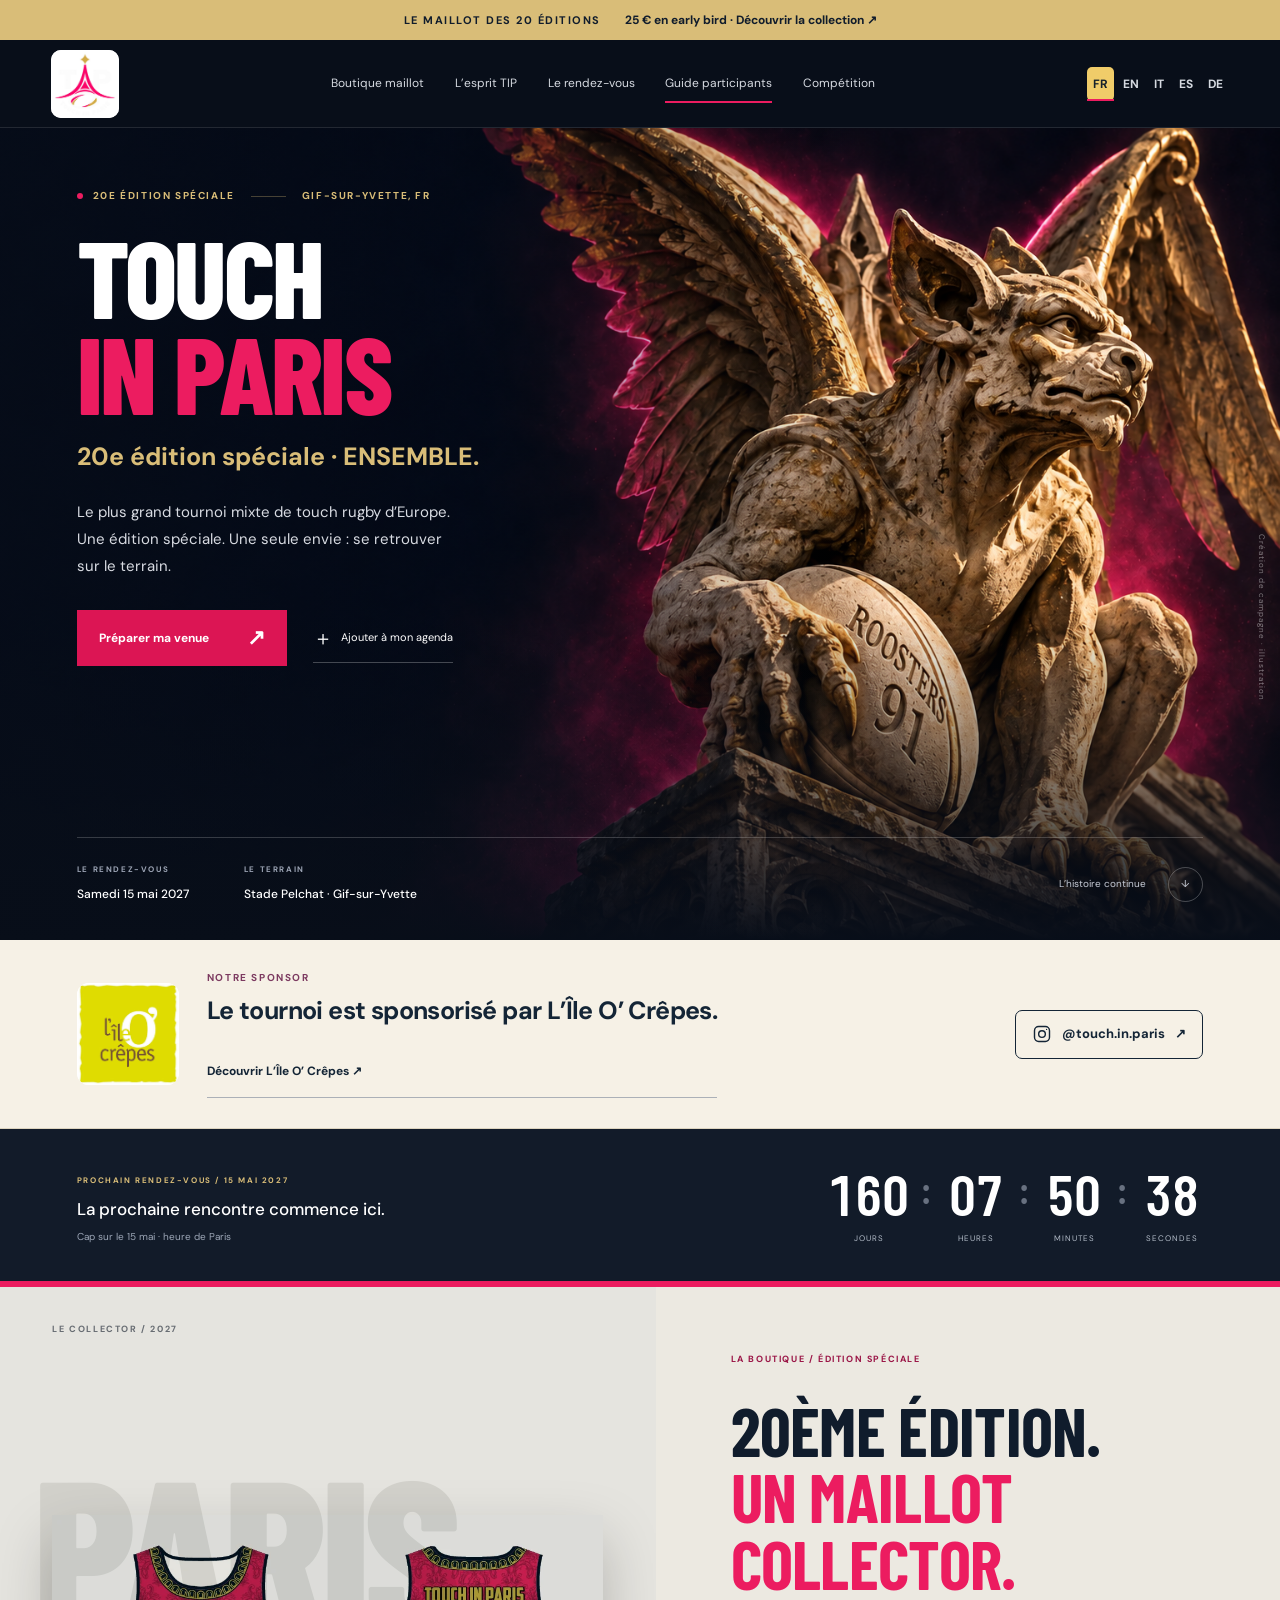
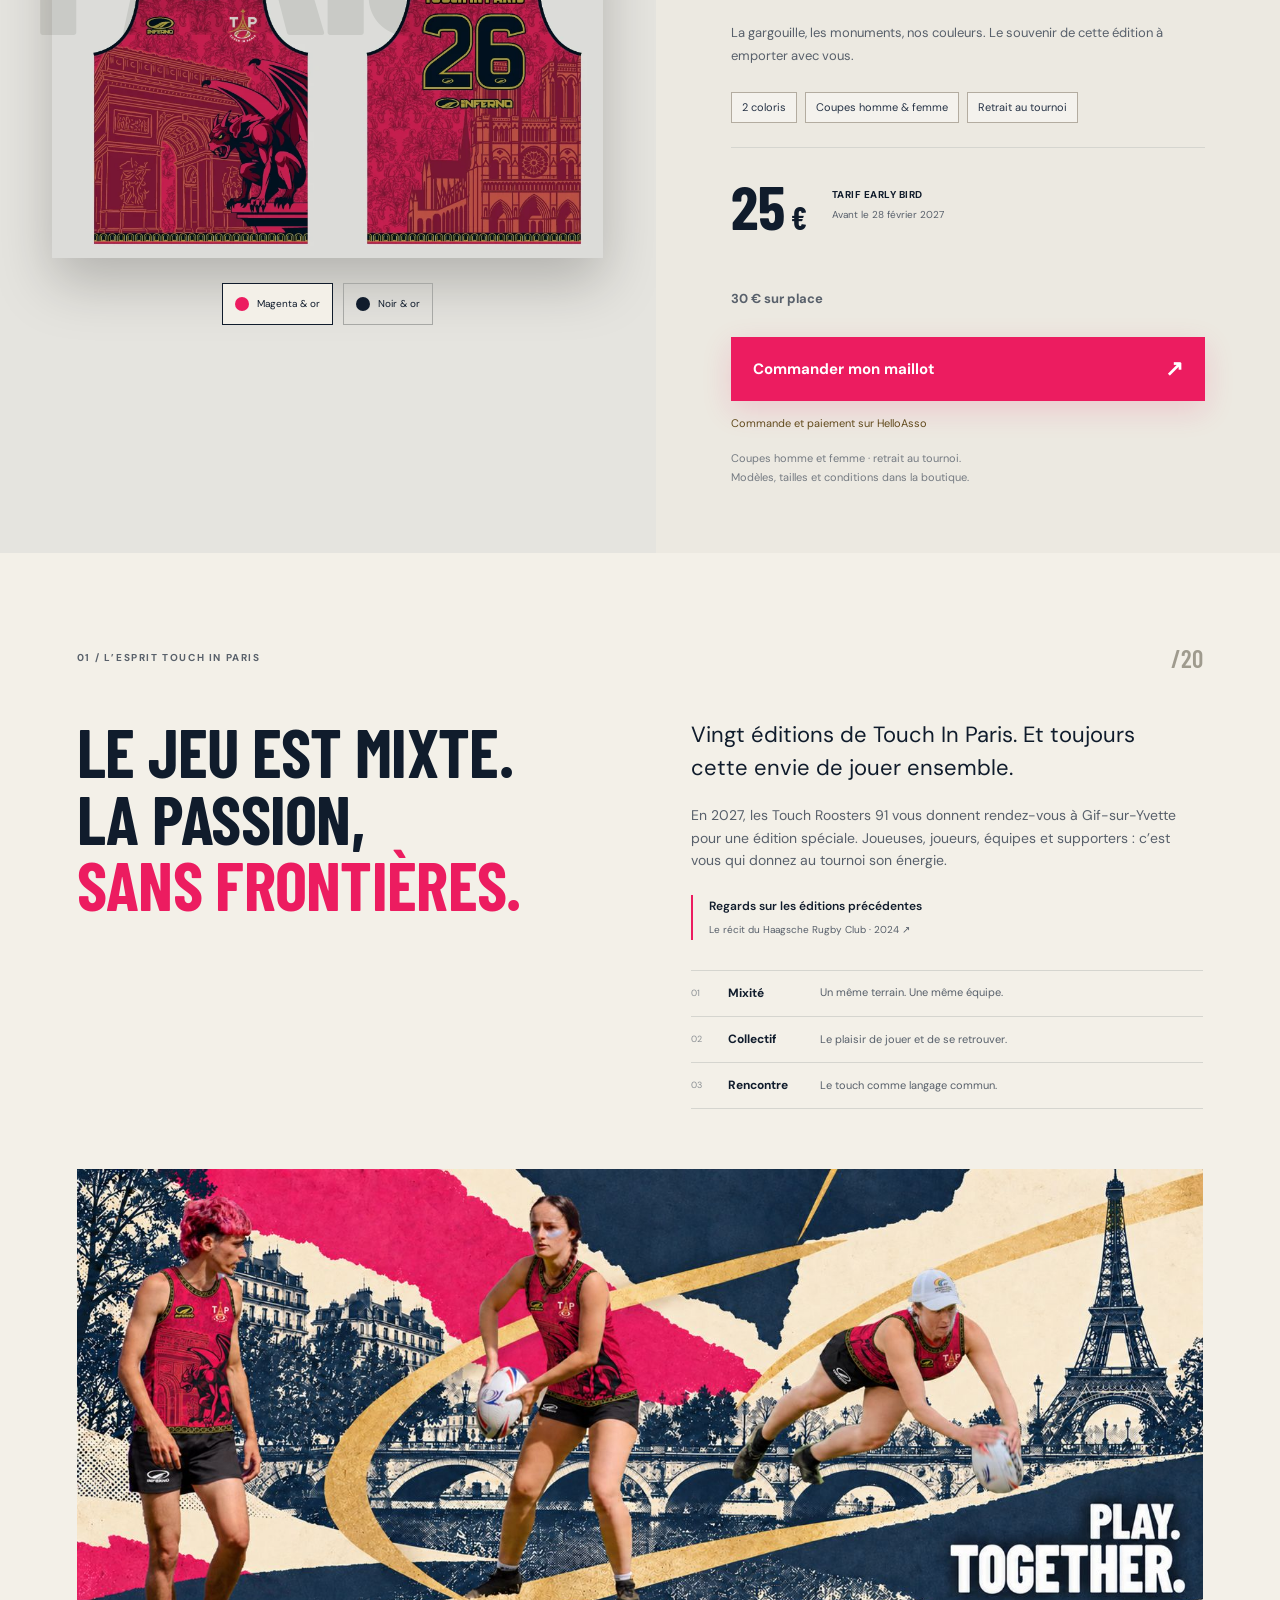
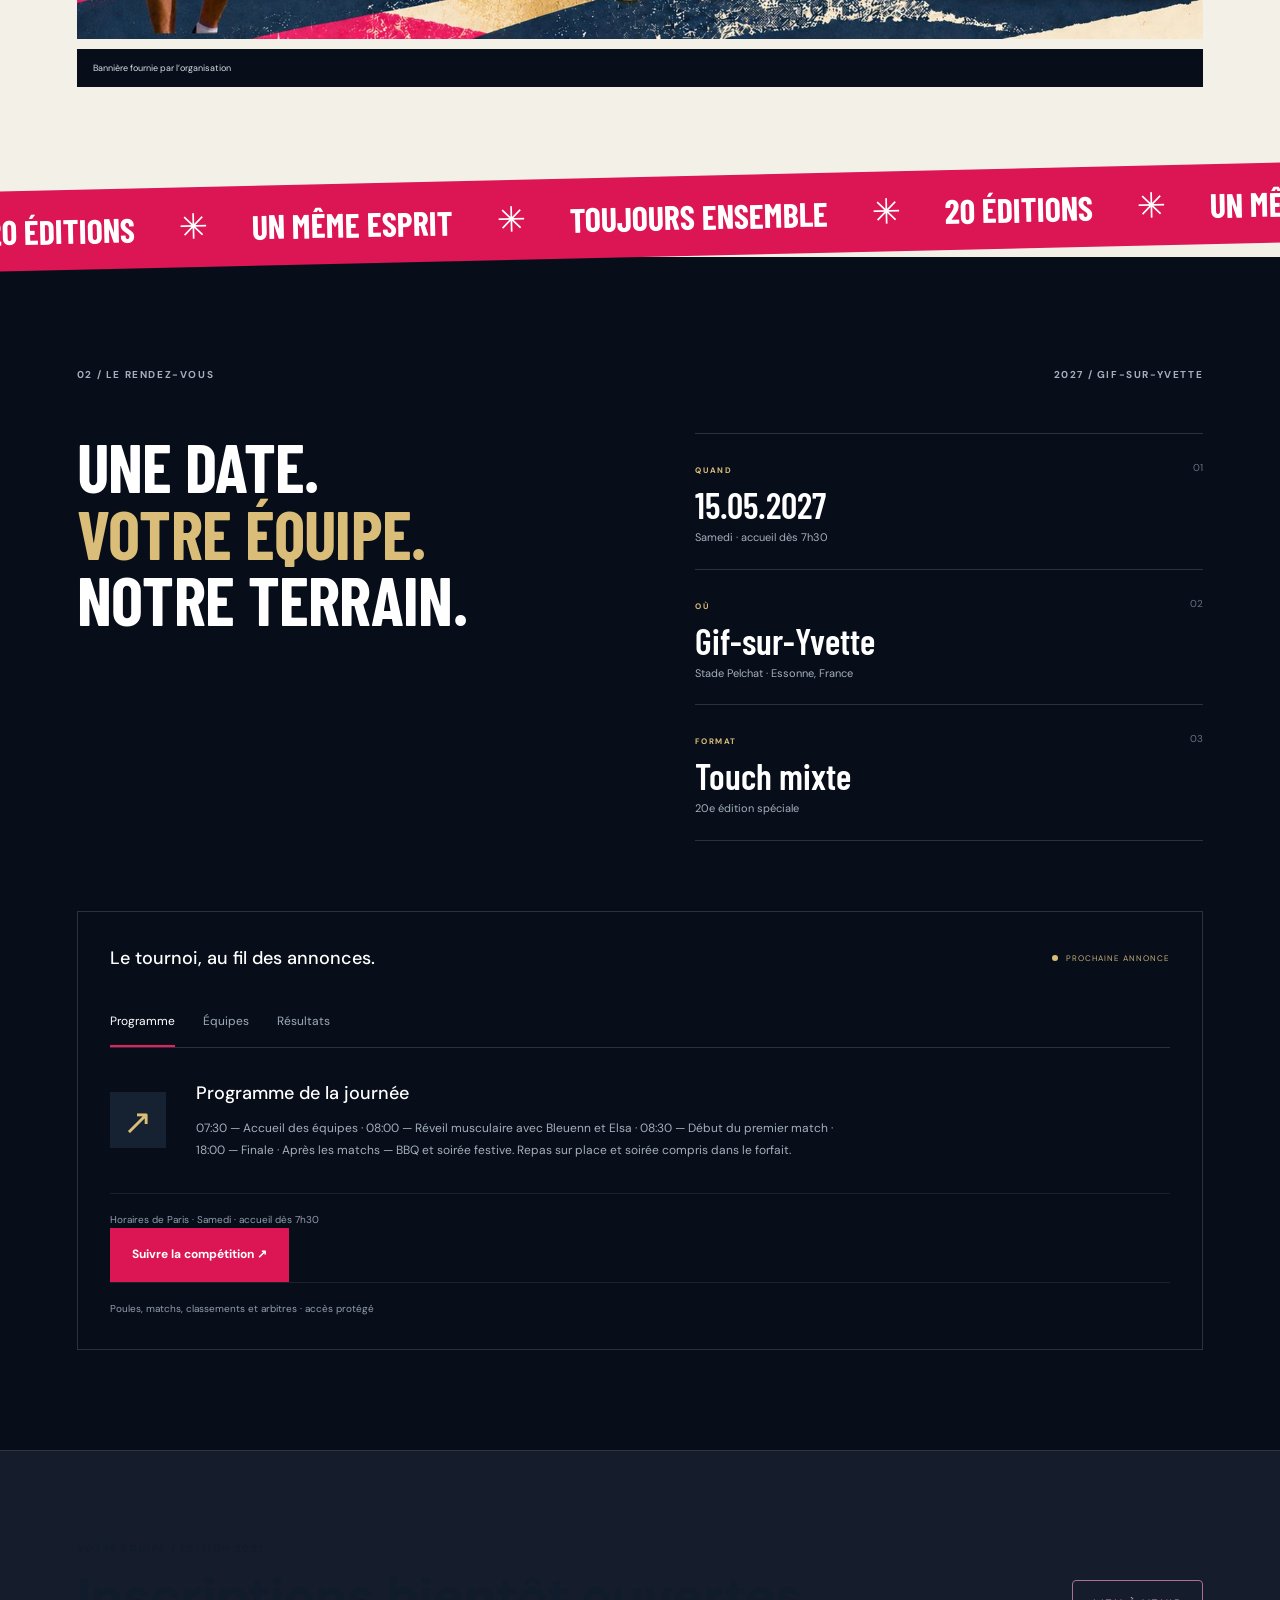
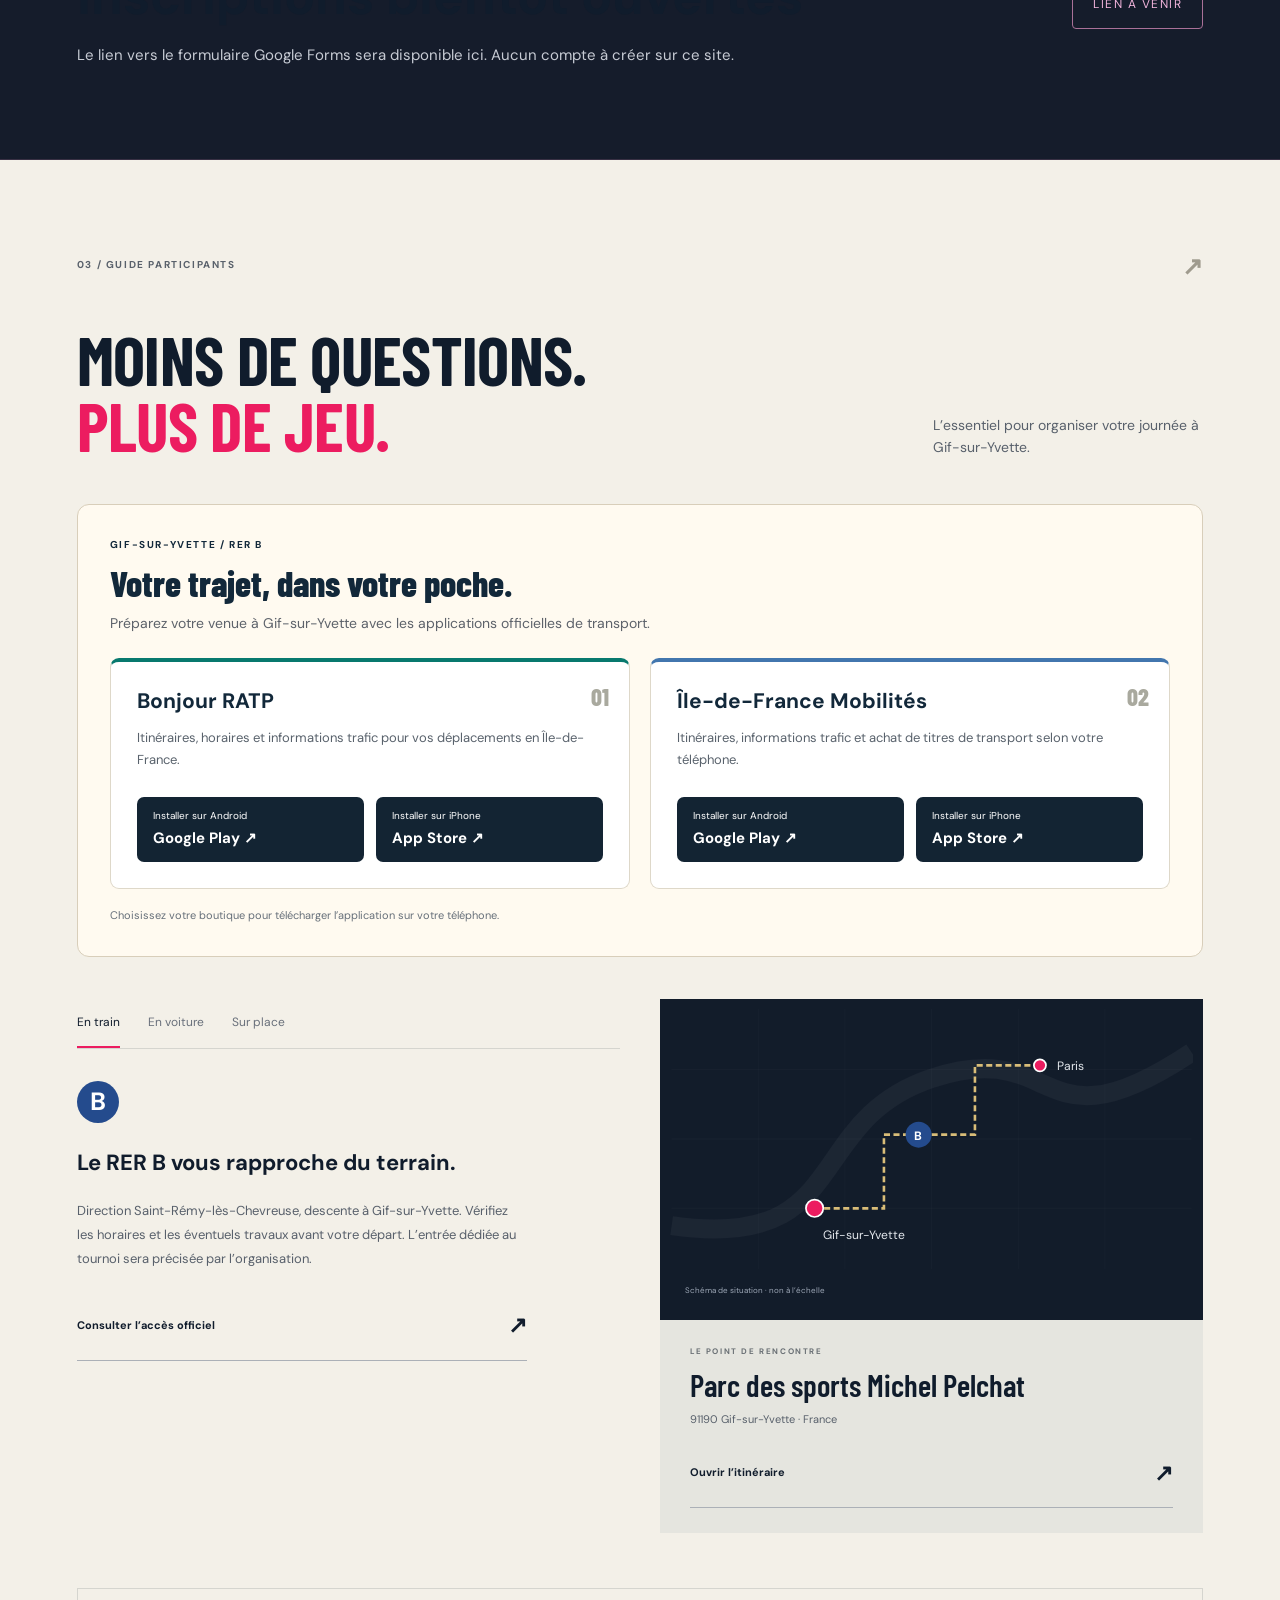
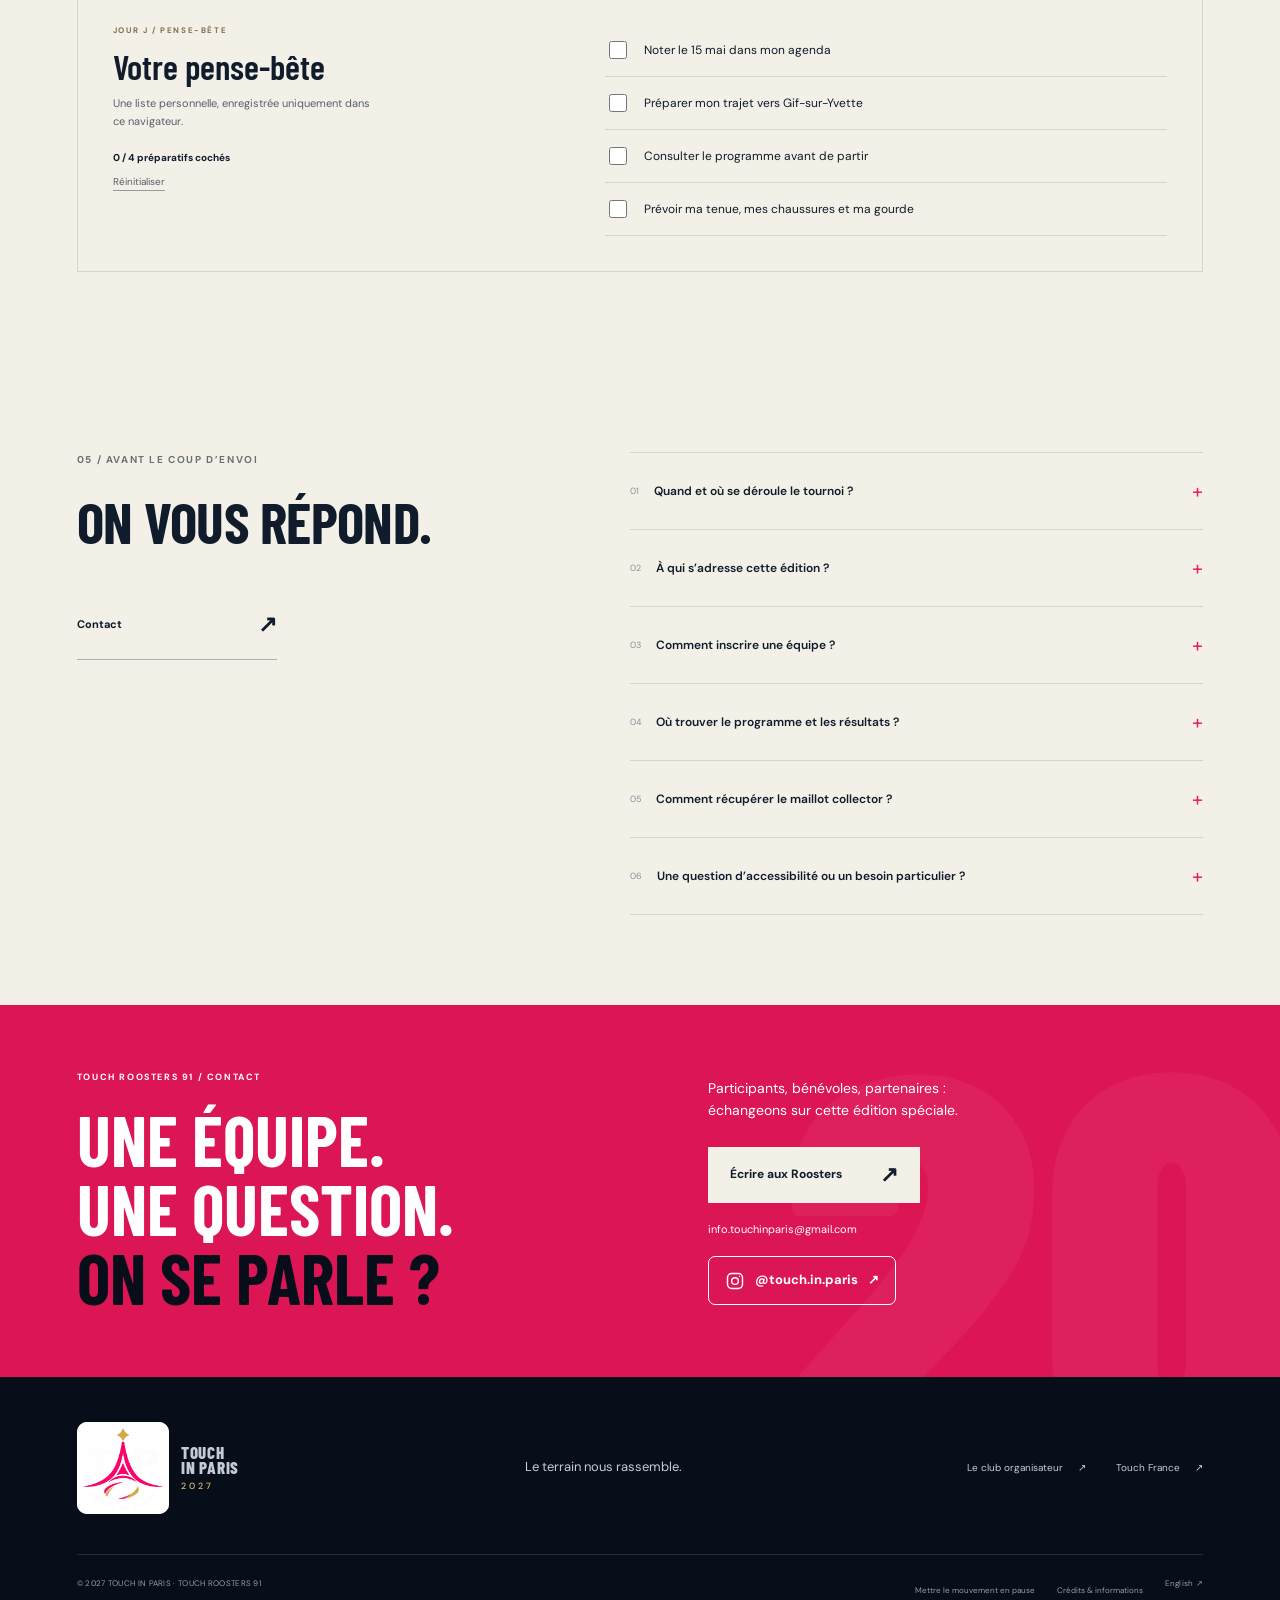
==== commit 14982afa: "Add files via upload Remarque Carine" ====
--- a/index.html
+++ b/index.html
@@ -1,9 +1,9 @@
-<!doctype html><html lang="fr"><head><meta charset="utf-8"><meta name="viewport" content="width=device-width,initial-scale=1"><title>Touch In Paris 2027 — La 20e. Ensemble.</title><meta name="description" content="La 20e édition de Touch In Paris. Tournoi mixte de touch rugby, samedi 15 mai 2027 au stade Pelchat à Gif-sur-Yvette. Préparez votre venue."><meta name="theme-color" content="#080e19"><link rel="icon" href="/assets/favicon.svg"><link rel="canonical" href="https://touchinparis.touchroosters91.com/fr/"><link rel="alternate" hreflang="fr" href="https://touchinparis.touchroosters91.com/fr/"><link rel="alternate" hreflang="en" href="https://touchinparis.touchroosters91.com/en/"><link rel="alternate" hreflang="it" href="https://touchinparis.touchroosters91.com/it/"><link rel="alternate" hreflang="es" href="https://touchinparis.touchroosters91.com/es/"><link rel="alternate" hreflang="de" href="https://touchinparis.touchroosters91.com/de/"><link rel="alternate" hreflang="x-default" href="https://touchinparis.touchroosters91.com/fr/"><meta property="og:title" content="Touch In Paris 2027 — La 20e. Ensemble."><meta property="og:description" content="La 20e édition de Touch In Paris. Tournoi mixte de touch rugby, samedi 15 mai 2027 au stade Pelchat à Gif-sur-Yvette. Préparez votre venue."><meta property="og:image" content="https://touchinparis.touchroosters91.com/assets/campaign.webp"><meta property="og:type" content="website"><meta property="og:url" content="https://touchinparis.touchroosters91.com/fr/"><link rel="preload" href="/assets/campaign.webp" as="image" fetchpriority="high"><link rel="stylesheet" href="/style.fed7dcada0f1.css"><script type="application/ld+json">{"@context":"https://schema.org","@type":"SportsEvent","name":"Touch In Paris 2027 — 20e édition spéciale","startDate":"2027-05-15T07:30:00+02:00","eventStatus":"https://schema.org/EventScheduled","eventAttendanceMode":"https://schema.org/OfflineEventAttendanceMode","sport":"Touch rugby","location":{"@type":"Place","name":"Stade Pelchat","address":{"@type":"PostalAddress","addressLocality":"Gif-sur-Yvette","postalCode":"91190","addressCountry":"FR"}},"organizer":{"@type":"Organization","name":"Touch Roosters 91","url":"https://www.touchrugby91.com/"},"image":"https://touchinparis.touchroosters91.com/assets/campaign.webp","description":"La 20e édition de Touch In Paris. Tournoi mixte de touch rugby, samedi 15 mai 2027 au stade Pelchat à Gif-sur-Yvette. Préparez votre venue.","url":"https://touchinparis.touchroosters91.com/fr/"}</script></head><body>
+<!doctype html><html lang="fr"><head><meta charset="utf-8"><meta name="viewport" content="width=device-width,initial-scale=1"><title>Touch In Paris 2027 — La 20e. Ensemble.</title><meta name="description" content="La 20e édition de Touch In Paris. Tournoi mixte de touch rugby, samedi 15 mai 2027 au stade Pelchat à Gif-sur-Yvette. Préparez votre venue."><meta name="theme-color" content="#080e19"><link rel="icon" href="/assets/favicon.svg"><link rel="canonical" href="https://touchinparis.touchroosters91.com/fr/"><link rel="alternate" hreflang="fr" href="https://touchinparis.touchroosters91.com/fr/"><link rel="alternate" hreflang="en" href="https://touchinparis.touchroosters91.com/en/"><link rel="alternate" hreflang="it" href="https://touchinparis.touchroosters91.com/it/"><link rel="alternate" hreflang="es" href="https://touchinparis.touchroosters91.com/es/"><link rel="alternate" hreflang="de" href="https://touchinparis.touchroosters91.com/de/"><link rel="alternate" hreflang="x-default" href="https://touchinparis.touchroosters91.com/fr/"><meta property="og:title" content="Touch In Paris 2027 — La 20e. Ensemble."><meta property="og:description" content="La 20e édition de Touch In Paris. Tournoi mixte de touch rugby, samedi 15 mai 2027 au stade Pelchat à Gif-sur-Yvette. Préparez votre venue."><meta property="og:image" content="https://touchinparis.touchroosters91.com/assets/campaign-roosters-91.webp"><meta property="og:type" content="website"><meta property="og:url" content="https://touchinparis.touchroosters91.com/fr/"><link rel="preload" href="/assets/campaign-roosters-91.webp" as="image" fetchpriority="high"><link rel="stylesheet" href="/style.a180704e0f02.css"><script type="application/ld+json">{"@context":"https://schema.org","@type":"SportsEvent","name":"Touch In Paris 2027 — 20e édition spéciale","startDate":"2027-05-15T07:30:00+02:00","eventStatus":"https://schema.org/EventScheduled","eventAttendanceMode":"https://schema.org/OfflineEventAttendanceMode","sport":"Touch rugby","location":{"@type":"Place","name":"Stade Pelchat","address":{"@type":"PostalAddress","addressLocality":"Gif-sur-Yvette","postalCode":"91190","addressCountry":"FR"}},"organizer":{"@type":"Organization","name":"Touch Roosters 91","url":"https://www.touchrugby91.com/"},"image":"https://touchinparis.touchroosters91.com/assets/campaign-roosters-91.webp","description":"La 20e édition de Touch In Paris. Tournoi mixte de touch rugby, samedi 15 mai 2027 au stade Pelchat à Gif-sur-Yvette. Préparez votre venue.","url":"https://touchinparis.touchroosters91.com/fr/"}</script></head><body>
 <a class="shop-announcement" href="#collector"><span>LE MAILLOT DES 20 ÉDITIONS</span><strong>25 € en early bird · Découvrir la collection ↗</strong></a><a class="skip" href="#main">Aller au contenu</a><header class="header"><a class="brand" href="/fr/" aria-label="Touch In Paris"><img class="tip-logo" src="/assets/tip-logo-2027-pink-gold.jpg" alt="Touch In Paris" width="1254" height="1254"><span class="brand-name">TOUCH<br>IN PARIS<span class="brand-year">2027</span></span></a><button class="menu-toggle" aria-expanded="false" aria-controls="navigation" aria-label="Ouvrir le menu"><span></span><span></span></button><nav id="navigation" aria-label="Navigation principale"><a href="#collector">Boutique maillot</a><a href="#spirit">L’esprit TIP</a><a href="#event">Le rendez-vous</a><a href="#guide">Guide participants</a><a href="/competition/?lang=fr">Compétition</a></nav><div class="header-end"><nav class="language-links" aria-label="Langue"><a href="/fr/" lang="fr" hreflang="fr" aria-current="page">FR</a><a href="/en/" lang="en" hreflang="en" >EN</a><a href="/it/" lang="it" hreflang="it" >IT</a><a href="/es/" lang="es" hreflang="es" >ES</a><a href="/de/" lang="de" hreflang="de" >DE</a></nav></div></header>
-<main id="main"><section class="hero" aria-labelledby="hero-title"><img class="hero-art" src="/assets/campaign.webp" width="1536" height="1024" alt="" fetchpriority="high"><div class="hero-shade"></div><div class="hero-content"><p class="overline"><span class="dot"></span> 20e édition spéciale <span class="edition-rule"></span> GIF-SUR-YVETTE, FR</p><h1 id="hero-title">TOUCH<br><em>IN PARIS</em></h1><p class="hero-edition">20e édition spéciale · ENSEMBLE.</p><p class="hero-intro">Le plus grand tournoi mixte de touch rugby d’Europe. Une édition spéciale. Une seule envie : se retrouver sur le terrain.</p><div class="hero-actions"><a class="button pink" href="#guide">Préparer ma venue<span aria-hidden="true">↗</span></a><a class="calendar-link" href="/tip-2027-fr.ics" download><span aria-hidden="true">＋</span>Ajouter à mon agenda</a></div></div><div class="edition-stamp" aria-hidden="true"><span>TOUCH IN PARIS</span><strong>20<sup>e</sup></strong><span>ÉDITION · 2027</span></div><div class="hero-bottom"><div><span class="tiny">LE RENDEZ-VOUS</span><strong>Samedi 15 mai 2027</strong></div><div><span class="tiny">LE TERRAIN</span><strong>Stade Pelchat · Gif-sur-Yvette</strong></div><a href="#spirit" class="scroll-cue">L’histoire continue<span>↓</span></a></div><span class="art-credit">Création de campagne · illustration</span></section>
+<main id="main"><section class="hero" aria-labelledby="hero-title"><img class="hero-art" src="/assets/campaign-roosters-91.webp" width="1536" height="1024" alt="" fetchpriority="high"><div class="hero-shade"></div><div class="hero-content"><p class="overline"><span class="dot"></span> 20e édition spéciale <span class="edition-rule"></span> GIF-SUR-YVETTE, FR</p><h1 id="hero-title">TOUCH<br><em>IN PARIS</em></h1><p class="hero-edition">20e édition spéciale · ENSEMBLE.</p><p class="hero-intro">Le plus grand tournoi mixte de touch rugby d’Europe. Une édition spéciale. Une seule envie : se retrouver sur le terrain.</p><div class="hero-actions"><a class="button pink" href="#guide">Préparer ma venue<span aria-hidden="true">↗</span></a><a class="calendar-link" href="/tip-2027-fr.ics" download><span aria-hidden="true">＋</span>Ajouter à mon agenda</a></div></div><div class="hero-bottom"><div><span class="tiny">LE RENDEZ-VOUS</span><strong>Samedi 15 mai 2027</strong></div><div><span class="tiny">LE TERRAIN</span><strong>Stade Pelchat · Gif-sur-Yvette</strong></div><a href="#spirit" class="scroll-cue">L’histoire continue<span>↓</span></a></div><span class="art-credit">Création de campagne · illustration</span></section>
 <section class="sponsor-band" aria-label="NOTRE SPONSOR"><a class="sponsor-logo" href="https://www.ileocrepes.com/" target="_blank" rel="noopener noreferrer"><img src="/assets/ileo-crepes-sponsor.png" width="447" height="447" alt="L’Île O’ Crêpes" loading="lazy"></a><div><p class="overline">NOTRE SPONSOR</p><h2>Le tournoi est sponsorisé par L’Île O’ Crêpes.</h2><a class="text-link" href="https://www.ileocrepes.com/" target="_blank" rel="noopener noreferrer">Découvrir L’Île O’ Crêpes ↗</a></div><a class="instagram-link" href="https://www.instagram.com/touch.in.paris/" aria-label="Suivre le tournoi sur Instagram · @touch.in.paris" target="_blank" rel="noopener noreferrer"><svg viewBox="0 0 24 24" width="20" height="20" fill="none" stroke="currentColor" stroke-width="1.7" aria-hidden="true"><rect x="3" y="3" width="18" height="18" rx="5"/><circle cx="12" cy="12" r="4"/><circle cx="17.5" cy="6.5" r=".8" fill="currentColor" stroke="none"/></svg><span>@touch.in.paris</span><span aria-hidden="true">↗</span></a></section>
 <section class="countdown-bar" aria-label="Compte à rebours"><div><span class="overline">PROCHAIN RENDEZ-VOUS / 15 MAI 2027</span><h2>La prochaine rencontre commence ici.</h2><p>Cap sur le 15 mai · heure de Paris</p></div><div class="countdown" role="timer" aria-label="Cap sur le 15 mai · heure de Paris" data-day="C’est le jour du tournoi." data-ended="Merci pour cette 20e édition."><div><strong data-count="0">--</strong><span>jours</span></div><div><strong data-count="1">--</strong><span>heures</span></div><div><strong data-count="2">--</strong><span>minutes</span></div><div><strong data-count="3">--</strong><span>secondes</span></div></div></section>
-<section id="collector" class="collector"><div class="jersey-stage"><span class="overline">LE COLLECTOR / 2027</span><span class="jersey-backdrop" aria-hidden="true">PARIS</span><img id="jersey" src="/assets/maillot-magenta.webp" width="906" height="564" loading="eager" alt="Maillot collector, vues de face et de dos — Magenta & or"><div class="color-controls" role="group" aria-label="Coloris"><button type="button" data-color="magenta" data-alt="Maillot collector, vues de face et de dos — Magenta & or" aria-pressed="true"><span class="swatch magenta"></span>Magenta & or</button><button type="button" data-color="noir" data-alt="Maillot collector, vues de face et de dos — Noir & or" aria-pressed="false"><span class="swatch black"></span>Noir & or</button></div></div><div class="collector-copy"><p class="overline">LA BOUTIQUE / ÉDITION SPÉCIALE</p><h2 class="display">20ème édition.<br><em>Un maillot collector.</em></h2><p>La gargouille, les monuments, nos couleurs. Le souvenir de cette édition à emporter avec vous.</p><div class="shop-details"><span>2 coloris</span><span>Coupes homme & femme</span><span>Retrait au tournoi</span></div><div class="price-row"><strong>25<span> €</span></strong><span>Tarif early bird<small>Avant le 28 février 2027</small></span></div><a class="button pink" href="https://www.helloasso.com/associations/touch-roosters-91/boutiques/maillot-collector-touch-in-paris-2027" target="_blank" rel="noopener noreferrer">Commander mon maillot<span aria-hidden="true">↗</span></a><p class="shop-payment">Commande et paiement sur HelloAsso</p><p class="shop-note">Coupes homme et femme · retrait au tournoi.<br>Modèles, tailles et conditions dans la boutique.</p></div></section>
+<section id="collector" class="collector"><div class="jersey-stage"><span class="overline">LE COLLECTOR / 2027</span><span class="jersey-backdrop" aria-hidden="true">PARIS</span><img id="jersey" src="/assets/maillot-magenta.webp" width="906" height="564" loading="eager" alt="Maillot collector, vues de face et de dos — Magenta & or"><div class="color-controls" role="group" aria-label="Coloris"><button type="button" data-color="magenta" data-alt="Maillot collector, vues de face et de dos — Magenta & or" aria-pressed="true"><span class="swatch magenta"></span>Magenta & or</button><button type="button" data-color="noir" data-alt="Maillot collector, vues de face et de dos — Noir & or" aria-pressed="false"><span class="swatch black"></span>Noir & or</button></div></div><div class="collector-copy"><p class="overline">LA BOUTIQUE / ÉDITION SPÉCIALE</p><h2 class="display">20ème édition.<br><em>Un maillot collector.</em></h2><p>La gargouille, les monuments, nos couleurs. Le souvenir de cette édition à emporter avec vous.</p><div class="shop-details"><span>2 coloris</span><span>Coupes homme & femme</span><span>Retrait au tournoi</span></div><div class="price-row"><strong>25<span> €</span></strong><span>Tarif early bird<small>Avant le 28 février 2027</small></span></div><p class="onsite-price"><strong>30 € sur place</strong></p><a class="button pink" href="https://www.helloasso.com/associations/touch-roosters-91/boutiques/maillot-collector-touch-in-paris-2027" target="_blank" rel="noopener noreferrer">Commander mon maillot<span aria-hidden="true">↗</span></a><p class="shop-payment">Commande et paiement sur HelloAsso</p><p class="shop-note">Coupes homme et femme · retrait au tournoi.<br>Modèles, tailles et conditions dans la boutique.</p></div></section>
 <section id="spirit" class="story section"><div class="section-top"><p class="overline">01 / L’ESPRIT TOUCH IN PARIS</p><span class="index-mark">/20</span></div><div class="story-grid"><h2 class="display reveal">Le jeu est mixte.<br>La passion,<br><em>sans frontières.</em></h2><div class="story-copy reveal"><p class="lead">Vingt éditions de Touch In Paris. Et toujours cette envie de jouer ensemble.</p><p>En 2027, les Touch Roosters 91 vous donnent rendez-vous à Gif-sur-Yvette pour une édition spéciale. Joueuses, joueurs, équipes et supporters : c’est vous qui donnez au tournoi son énergie.</p><a class="archive-link" href="https://haagscherugbyclub.nl/touch-in-paris-tournament/" target="_blank" rel="noopener noreferrer">Regards sur les éditions précédentes<span>Le récit du Haagsche Rugby Club · 2024 ↗</span></a><div class="values"><div><span class="value-number">01</span><h3>Mixité</h3><p>Un même terrain. Une même équipe.</p></div><div><span class="value-number">02</span><h3>Collectif</h3><p>Le plaisir de jouer et de se retrouver.</p></div><div><span class="value-number">03</span><h3>Rencontre</h3><p>Le touch comme langage commun.</p></div></div></div></div><figure class="action-art supplied-banner"><img src="/assets/tip-banner-2027.jpg" width="1600" height="667" loading="lazy" alt="Touch In Paris · Play. Together."><figcaption>Bannière fournie par l’organisation</figcaption></figure></section>
 <div class="ticker" aria-hidden="true"><div><span>20 ÉDITIONS</span><i>✳</i><span>UN MÊME ESPRIT</span><i>✳</i><span>TOUJOURS ENSEMBLE</span><i>✳</i><span>20 ÉDITIONS</span><i>✳</i><span>UN MÊME ESPRIT</span><i>✳</i><span>TOUJOURS ENSEMBLE</span><i>✳</i></div></div>
 <section id="event" class="event-section section"><div class="section-top"><p class="overline">02 / LE RENDEZ-VOUS</p><span class="overline">2027 / GIF-SUR-YVETTE</span></div><div class="event-layout"><h2 class="display reveal">Une date.<br><em>Votre équipe.</em><br>Notre terrain.</h2><div class="event-facts"><div class="fact reveal"><span class="tiny">QUAND</span><h3>15.05.2027</h3><p>Samedi · accueil dès 7h30</p><span class="fact-index">01</span></div><div class="fact reveal"><span class="tiny">OÙ</span><h3>Gif-sur-Yvette</h3><p>Stade Pelchat · Essonne, France</p><span class="fact-index">02</span></div><div class="fact reveal"><span class="tiny">FORMAT</span><h3>Touch mixte</h3><p>20e édition spéciale</p><span class="fact-index">03</span></div></div></div><div class="competition reveal"><div class="competition-heading"><h3>Le tournoi, au fil des annonces.</h3><span class="status"><span class="dot"></span>PROCHAINE ANNONCE</span></div><div class="tabs" role="tablist" aria-label="Le rendez-vous"><button role="tab" id="comp-tab-0" aria-controls="comp-panel-0" aria-selected="true" tabindex="0">Programme</button><button role="tab" id="comp-tab-1" aria-controls="comp-panel-1" aria-selected="false" tabindex="-1">Équipes</button><button role="tab" id="comp-tab-2" aria-controls="comp-panel-2" aria-selected="false" tabindex="-1">Résultats</button></div><div id="comp-panel-0" role="tabpanel" aria-labelledby="comp-tab-0" ><div class="panel-icon" aria-hidden="true">↗</div><div><h4>Programme de la journée</h4><p>07:30 — Accueil des équipes · 08:00 — Réveil musculaire avec Bleuenn et Elsa · 08:30 — Début du premier match · 18:00 — Finale · Après les matchs — BBQ et soirée festive. Repas sur place et soirée compris dans le forfait.</p></div></div><div id="comp-panel-1" role="tabpanel" aria-labelledby="comp-tab-1" hidden><div class="panel-icon" aria-hidden="true">◎</div><div><h4>Les équipes se préparent</h4><p>La liste des équipes engagées pour 2027 n’est pas encore publiée. Retrouvez ici les clubs participants dès leur annonce.</p></div></div><div id="comp-panel-2" role="tabpanel" aria-labelledby="comp-tab-2" hidden><div class="panel-icon" aria-hidden="true">—</div><div><h4>Les rencontres restent à jouer</h4><p>Poules, scores et classements seront accessibles lorsque les informations de compétition seront disponibles.</p></div></div><p class="competition-note">Horaires de Paris · Samedi · accueil dès 7h30</p><a class="button pink competition-entry" href="/competition/?lang=fr">Suivre la compétition ↗</a><p class="competition-note">Poules, matchs, classements et arbitres · accès protégé</p></div></section>
--- a/style.a180704e0f02.css
+++ b/style.a180704e0f02.css
@@ -0,0 +1,224 @@
+/* vietnamese */
+@font-face {
+  font-family: 'Barlow Condensed';
+  font-style: normal;
+  font-weight: 600;
+  font-display: swap;
+  src: url(/assets/fonts/font-0.woff2) format('woff2');
+  unicode-range: U+0102-0103, U+0110-0111, U+0128-0129, U+0168-0169, U+01A0-01A1, U+01AF-01B0, U+0300-0301, U+0303-0304, U+0308-0309, U+0323, U+0329, U+1EA0-1EF9, U+20AB;
+}
+/* latin-ext */
+@font-face {
+  font-family: 'Barlow Condensed';
+  font-style: normal;
+  font-weight: 600;
+  font-display: swap;
+  src: url(/assets/fonts/font-1.woff2) format('woff2');
+  unicode-range: U+0100-02BA, U+02BD-02C5, U+02C7-02CC, U+02CE-02D7, U+02DD-02FF, U+0304, U+0308, U+0329, U+1D00-1DBF, U+1E00-1E9F, U+1EF2-1EFF, U+2020, U+20A0-20AB, U+20AD-20C4, U+2113, U+2C60-2C7F, U+A720-A7FF;
+}
+/* latin */
+@font-face {
+  font-family: 'Barlow Condensed';
+  font-style: normal;
+  font-weight: 600;
+  font-display: swap;
+  src: url(/assets/fonts/font-2.woff2) format('woff2');
+  unicode-range: U+0000-00FF, U+0131, U+0152-0153, U+02BB-02BC, U+02C6, U+02DA, U+02DC, U+0304, U+0308, U+0329, U+2000-206F, U+20AC, U+2122, U+2191, U+2193, U+2212, U+2215, U+FEFF, U+FFFD;
+}
+/* vietnamese */
+@font-face {
+  font-family: 'Barlow Condensed';
+  font-style: normal;
+  font-weight: 700;
+  font-display: swap;
+  src: url(/assets/fonts/font-3.woff2) format('woff2');
+  unicode-range: U+0102-0103, U+0110-0111, U+0128-0129, U+0168-0169, U+01A0-01A1, U+01AF-01B0, U+0300-0301, U+0303-0304, U+0308-0309, U+0323, U+0329, U+1EA0-1EF9, U+20AB;
+}
+/* latin-ext */
+@font-face {
+  font-family: 'Barlow Condensed';
+  font-style: normal;
+  font-weight: 700;
+  font-display: swap;
+  src: url(/assets/fonts/font-4.woff2) format('woff2');
+  unicode-range: U+0100-02BA, U+02BD-02C5, U+02C7-02CC, U+02CE-02D7, U+02DD-02FF, U+0304, U+0308, U+0329, U+1D00-1DBF, U+1E00-1E9F, U+1EF2-1EFF, U+2020, U+20A0-20AB, U+20AD-20C4, U+2113, U+2C60-2C7F, U+A720-A7FF;
+}
+/* latin */
+@font-face {
+  font-family: 'Barlow Condensed';
+  font-style: normal;
+  font-weight: 700;
+  font-display: swap;
+  src: url(/assets/fonts/font-5.woff2) format('woff2');
+  unicode-range: U+0000-00FF, U+0131, U+0152-0153, U+02BB-02BC, U+02C6, U+02DA, U+02DC, U+0304, U+0308, U+0329, U+2000-206F, U+20AC, U+2122, U+2191, U+2193, U+2212, U+2215, U+FEFF, U+FFFD;
+}
+/* vietnamese */
+@font-face {
+  font-family: 'Barlow Condensed';
+  font-style: normal;
+  font-weight: 800;
+  font-display: swap;
+  src: url(/assets/fonts/font-6.woff2) format('woff2');
+  unicode-range: U+0102-0103, U+0110-0111, U+0128-0129, U+0168-0169, U+01A0-01A1, U+01AF-01B0, U+0300-0301, U+0303-0304, U+0308-0309, U+0323, U+0329, U+1EA0-1EF9, U+20AB;
+}
+/* latin-ext */
+@font-face {
+  font-family: 'Barlow Condensed';
+  font-style: normal;
+  font-weight: 800;
+  font-display: swap;
+  src: url(/assets/fonts/font-7.woff2) format('woff2');
+  unicode-range: U+0100-02BA, U+02BD-02C5, U+02C7-02CC, U+02CE-02D7, U+02DD-02FF, U+0304, U+0308, U+0329, U+1D00-1DBF, U+1E00-1E9F, U+1EF2-1EFF, U+2020, U+20A0-20AB, U+20AD-20C4, U+2113, U+2C60-2C7F, U+A720-A7FF;
+}
+/* latin */
+@font-face {
+  font-family: 'Barlow Condensed';
+  font-style: normal;
+  font-weight: 800;
+  font-display: swap;
+  src: url(/assets/fonts/font-8.woff2) format('woff2');
+  unicode-range: U+0000-00FF, U+0131, U+0152-0153, U+02BB-02BC, U+02C6, U+02DA, U+02DC, U+0304, U+0308, U+0329, U+2000-206F, U+20AC, U+2122, U+2191, U+2193, U+2212, U+2215, U+FEFF, U+FFFD;
+}
+/* vietnamese */
+@font-face {
+  font-family: 'Barlow Condensed';
+  font-style: normal;
+  font-weight: 900;
+  font-display: swap;
+  src: url(/assets/fonts/font-9.woff2) format('woff2');
+  unicode-range: U+0102-0103, U+0110-0111, U+0128-0129, U+0168-0169, U+01A0-01A1, U+01AF-01B0, U+0300-0301, U+0303-0304, U+0308-0309, U+0323, U+0329, U+1EA0-1EF9, U+20AB;
+}
+/* latin-ext */
+@font-face {
+  font-family: 'Barlow Condensed';
+  font-style: normal;
+  font-weight: 900;
+  font-display: swap;
+  src: url(/assets/fonts/font-10.woff2) format('woff2');
+  unicode-range: U+0100-02BA, U+02BD-02C5, U+02C7-02CC, U+02CE-02D7, U+02DD-02FF, U+0304, U+0308, U+0329, U+1D00-1DBF, U+1E00-1E9F, U+1EF2-1EFF, U+2020, U+20A0-20AB, U+20AD-20C4, U+2113, U+2C60-2C7F, U+A720-A7FF;
+}
+/* latin */
+@font-face {
+  font-family: 'Barlow Condensed';
+  font-style: normal;
+  font-weight: 900;
+  font-display: swap;
+  src: url(/assets/fonts/font-11.woff2) format('woff2');
+  unicode-range: U+0000-00FF, U+0131, U+0152-0153, U+02BB-02BC, U+02C6, U+02DA, U+02DC, U+0304, U+0308, U+0329, U+2000-206F, U+20AC, U+2122, U+2191, U+2193, U+2212, U+2215, U+FEFF, U+FFFD;
+}
+/* latin-ext */
+@font-face {
+  font-family: 'DM Sans';
+  font-style: normal;
+  font-weight: 400;
+  font-display: swap;
+  src: url(/assets/fonts/font-12.woff2) format('woff2');
+  unicode-range: U+0100-02BA, U+02BD-02C5, U+02C7-02CC, U+02CE-02D7, U+02DD-02FF, U+0304, U+0308, U+0329, U+1D00-1DBF, U+1E00-1E9F, U+1EF2-1EFF, U+2020, U+20A0-20AB, U+20AD-20C4, U+2113, U+2C60-2C7F, U+A720-A7FF;
+}
+/* latin */
+@font-face {
+  font-family: 'DM Sans';
+  font-style: normal;
+  font-weight: 400;
+  font-display: swap;
+  src: url(/assets/fonts/font-13.woff2) format('woff2');
+  unicode-range: U+0000-00FF, U+0131, U+0152-0153, U+02BB-02BC, U+02C6, U+02DA, U+02DC, U+0304, U+0308, U+0329, U+2000-206F, U+20AC, U+2122, U+2191, U+2193, U+2212, U+2215, U+FEFF, U+FFFD;
+}
+/* latin-ext */
+@font-face {
+  font-family: 'DM Sans';
+  font-style: normal;
+  font-weight: 500;
+  font-display: swap;
+  src: url(/assets/fonts/font-12.woff2) format('woff2');
+  unicode-range: U+0100-02BA, U+02BD-02C5, U+02C7-02CC, U+02CE-02D7, U+02DD-02FF, U+0304, U+0308, U+0329, U+1D00-1DBF, U+1E00-1E9F, U+1EF2-1EFF, U+2020, U+20A0-20AB, U+20AD-20C4, U+2113, U+2C60-2C7F, U+A720-A7FF;
+}
+/* latin */
+@font-face {
+  font-family: 'DM Sans';
+  font-style: normal;
+  font-weight: 500;
+  font-display: swap;
+  src: url(/assets/fonts/font-13.woff2) format('woff2');
+  unicode-range: U+0000-00FF, U+0131, U+0152-0153, U+02BB-02BC, U+02C6, U+02DA, U+02DC, U+0304, U+0308, U+0329, U+2000-206F, U+20AC, U+2122, U+2191, U+2193, U+2212, U+2215, U+FEFF, U+FFFD;
+}
+/* latin-ext */
+@font-face {
+  font-family: 'DM Sans';
+  font-style: normal;
+  font-weight: 600;
+  font-display: swap;
+  src: url(/assets/fonts/font-12.woff2) format('woff2');
+  unicode-range: U+0100-02BA, U+02BD-02C5, U+02C7-02CC, U+02CE-02D7, U+02DD-02FF, U+0304, U+0308, U+0329, U+1D00-1DBF, U+1E00-1E9F, U+1EF2-1EFF, U+2020, U+20A0-20AB, U+20AD-20C4, U+2113, U+2C60-2C7F, U+A720-A7FF;
+}
+/* latin */
+@font-face {
+  font-family: 'DM Sans';
+  font-style: normal;
+  font-weight: 600;
+  font-display: swap;
+  src: url(/assets/fonts/font-13.woff2) format('woff2');
+  unicode-range: U+0000-00FF, U+0131, U+0152-0153, U+02BB-02BC, U+02C6, U+02DA, U+02DC, U+0304, U+0308, U+0329, U+2000-206F, U+20AC, U+2122, U+2191, U+2193, U+2212, U+2215, U+FEFF, U+FFFD;
+}
+/* latin-ext */
+@font-face {
+  font-family: 'DM Sans';
+  font-style: normal;
+  font-weight: 700;
+  font-display: swap;
+  src: url(/assets/fonts/font-12.woff2) format('woff2');
+  unicode-range: U+0100-02BA, U+02BD-02C5, U+02C7-02CC, U+02CE-02D7, U+02DD-02FF, U+0304, U+0308, U+0329, U+1D00-1DBF, U+1E00-1E9F, U+1EF2-1EFF, U+2020, U+20A0-20AB, U+20AD-20C4, U+2113, U+2C60-2C7F, U+A720-A7FF;
+}
+/* latin */
+@font-face {
+  font-family: 'DM Sans';
+  font-style: normal;
+  font-weight: 700;
+  font-display: swap;
+  src: url(/assets/fonts/font-13.woff2) format('woff2');
+  unicode-range: U+0000-00FF, U+0131, U+0152-0153, U+02BB-02BC, U+02C6, U+02DA, U+02DC, U+0304, U+0308, U+0329, U+2000-206F, U+20AC, U+2122, U+2191, U+2193, U+2212, U+2215, U+FEFF, U+FFFD;
+}
+
+:root{--navy:#080e19;--ink:#101c2c;--cream:#f3f0e8;--pink:#ec1c60;--gold:#d9bd78;--muted:#58606b;--line:#d5d5cf;--display:'Barlow Condensed',Impact,'Arial Narrow',sans-serif;--body:'DM Sans',Arial,sans-serif}*{box-sizing:border-box}html{scroll-behavior:smooth;scroll-padding-top:100px}body{margin:0;background:var(--cream);color:var(--ink);font:15px/1.6 var(--body);overflow-x:clip}a{color:inherit;text-decoration:none}button,input{font:inherit}button,a{-webkit-tap-highlight-color:transparent}button{cursor:pointer;color:inherit}img{max-width:100%;display:block}h1,h2,h3,h4,p,figure{margin:0}::selection{background:var(--pink);color:white}a:focus-visible,button:focus-visible,summary:focus-visible,input:focus-visible{outline:3px solid #009ecb;outline-offset:6px}.skip{position:fixed;left:15px;top:-80px;z-index:100;background:white;color:var(--ink);padding:15px}.skip:focus{top:15px}.header{height:88px;background:var(--navy);color:#fff;display:flex;align-items:center;justify-content:space-between;padding:0 4%;gap:32px;position:sticky;top:0;z-index:30;border-bottom:1px solid #ffffff1c}.brand{display:flex;align-items:center;gap:12px;flex-shrink:0}.brand-symbol{font:900 35px/.85 var(--display);letter-spacing:-2px;position:relative;border:1px solid #d9bd7850;padding:10px 12px 13px;transform:skew(-7deg);color:var(--gold)}.brand-symbol>span{position:absolute;bottom:-5px;right:-5px;font:700 12px/1 var(--body);background:var(--pink);padding:4px;color:white;letter-spacing:0}.brand-name{font:800 17px/.9 var(--display);letter-spacing:.8px}.brand-year{display:block;font:500 9px/1 var(--body);letter-spacing:3px;color:var(--gold);margin-top:6px}nav{display:flex;gap:clamp(16px,2.4vw,38px)}nav a{font-size:12px;color:#d5d9e0;position:relative;padding:10px 0}nav a:after{content:'';position:absolute;bottom:0;left:0;width:0;height:2px;background:var(--pink);transition:width .2s}nav a:hover:after,nav a[aria-current]:after{width:100%}.header-end{display:flex;align-items:center;gap:24px}.lang-switch{display:flex;align-items:center;gap:7px;font-size:10px;font-weight:700;color:#999eaa}.lang-switch .selected{color:white}.lang-switch i{font-style:normal;color:#596070}.header-cta{border:1px solid #ffffff4a;padding:12px 18px;font-size:11px;font-weight:700;display:flex;gap:23px;align-items:center}.header-cta:hover{border-color:var(--gold);color:var(--gold)}.menu-toggle{display:none}.hero{min-height:740px;height:calc(100svh - 88px);max-height:1000px;background:var(--navy);color:white;position:relative;overflow:hidden}.hero-art{position:absolute;inset:0;width:100%;height:100%;object-fit:cover;object-position:center 42%;animation:hero-entrance 1.6s ease-out both}.hero-shade{position:absolute;inset:0;background:linear-gradient(90deg,#080e19b3 0%,#080e1966 35%,transparent 70%),linear-gradient(0deg,#080e19 0%,transparent 40%)}.hero-content{position:relative;z-index:2;padding:60px 6% 160px;max-width:1000px}.overline,.tiny{font-size:10px;font-weight:700;letter-spacing:1.6px;line-height:1.6;text-transform:uppercase}.hero .overline{display:flex;align-items:center;gap:10px;color:var(--gold)}.dot{width:6px;height:6px;background:var(--pink);display:inline-block;border-radius:50%;flex-shrink:0}.edition-rule{display:inline-block;width:35px;height:1px;background:#d9bd7850;margin:0 6px}h1{font:800 clamp(78px,9.3vw,151px)/.88 var(--display);letter-spacing:-1.6px;margin:36px 0 28px}h1>span{display:block;font:600 18px var(--body);letter-spacing:8px;margin-bottom:22px}h1 em{font-style:normal;color:var(--pink)}.hero-intro{max-width:385px;color:#d8dbe2;font-size:15px;line-height:1.8}.hero-actions{display:flex;align-items:center;gap:26px;margin-top:30px}.button{display:inline-flex;justify-content:space-between;align-items:center;gap:38px;padding:17px 22px;font-size:12px;font-weight:700;min-height:54px;transition:background .2s,transform .2s}.button:hover{transform:translateY(-2px)}.pink{background:var(--pink);color:white}.pink:hover{background:#c5114a}.button>span{font-size:22px;line-height:1}.calendar-link{font-size:11px;display:flex;gap:8px;align-items:center;border-bottom:1px solid #ffffff40;padding:8px 0}.calendar-link>span{font-size:20px}.edition-stamp{position:absolute;right:5%;top:45px;border:1px solid #d9bd7870;width:112px;height:112px;border-radius:50%;color:var(--gold);display:flex;flex-direction:column;justify-content:center;align-items:center;transform:rotate(12deg);background:#080e1960}.edition-stamp>span{font-size:8px;letter-spacing:1.5px}.edition-stamp strong{font:800 52px/.95 var(--display)}.edition-stamp sup{font-size:20px}.hero-bottom{position:absolute;bottom:35px;left:6%;right:6%;border-top:1px solid #ffffff30;display:flex;align-items:center;gap:55px;padding-top:25px;z-index:2}.hero-bottom .tiny{display:block;color:#9ca4b4;margin-bottom:5px;font-size:8px}.hero-bottom strong{font-size:12px;font-weight:500}.scroll-cue{margin-left:auto;display:flex;align-items:center;gap:22px;font-size:10px;color:#c6cbd6}.scroll-cue span{border:1px solid #ffffff40;border-radius:50%;width:35px;height:35px;display:grid;place-content:center}.art-credit{position:absolute;right:12px;top:50%;writing-mode:vertical-rl;font-size:8px;color:#ffffff70;letter-spacing:1px}.countdown-bar{background:#121b29;color:white;display:flex;justify-content:space-between;align-items:center;padding:36px 6%;gap:40px}.countdown-bar .overline{color:var(--gold);font-size:8px}.countdown-bar h2{font-size:17px;font-weight:500;margin-top:6px}.countdown-bar p{font-size:10px;color:#9ca6b6;margin-top:6px}.countdown{display:flex;gap:36px}.countdown>div{text-align:center;min-width:62px;position:relative}.countdown>div:not(:last-child):after{content:':';position:absolute;right:-22px;top:0;color:#687180;font:300 40px var(--display)}.countdown strong{display:block;font:600 57px/1 var(--display);font-variant-numeric:tabular-nums}.countdown span{display:block;font-size:8px;letter-spacing:1px;text-transform:uppercase;margin-top:10px;color:#b4bdc9}.section{padding:90px 6%}.section-top{display:flex;align-items:center;justify-content:space-between;margin-bottom:45px}.section-top .overline{color:#59616b}.index-mark{font:600 25px var(--display);color:#9f9b8e}.display{font:700 clamp(48px,5.3vw,82px)/.98 var(--display);text-transform:uppercase;letter-spacing:-.7px}.display em{font-style:normal;color:var(--pink)}.story-grid{display:grid;grid-template-columns:1fr 1fr;gap:9%;align-items:start}.story-copy>.lead{font-size:22px;line-height:1.5;color:var(--ink);margin-bottom:20px;max-width:470px}.story-copy>p{color:var(--muted);font-size:14px}.values{margin-top:30px;border-top:1px solid var(--line)}.values>div{display:grid;grid-template-columns:25px 80px 1fr;gap:12px;align-items:center;border-bottom:1px solid var(--line);padding:13px 0}.value-number{font-size:9px;color:#8a8f93}.values h3{font-size:12px}.values p{font-size:11px;color:var(--muted)}.action-art{position:relative;margin-top:60px}.action-art>img{width:100%;height:540px;object-fit:cover;object-position:center 42%}.action-art figcaption{font-size:9px;color:#68707a;margin-top:10px}.image-word{position:absolute;bottom:45px;right:30px;font:800 76px/.85 var(--display);letter-spacing:-1px;text-align:right;color:white;text-shadow:0 2px 22px #0008}.ticker{overflow:hidden;background:var(--pink);color:white;padding:17px 0;transform:rotate(-1.3deg);width:102%;margin-left:-1%;position:relative;z-index:1}.ticker>div{width:max-content;display:flex;align-items:center;gap:44px;animation:ticker 34s linear infinite}.ticker span{font:700 34px var(--display);white-space:nowrap}.ticker i{font:normal 35px var(--body)}.event-section{background:var(--navy);color:white;padding-top:110px;padding-bottom:100px}.event-section .section-top .overline{color:#a4afbd}.event-layout{display:grid;grid-template-columns:1fr 1.05fr;gap:12%;margin-top:50px}.event-layout .display em{color:var(--gold)}.event-facts{border-top:1px solid #ffffff25}.fact{position:relative;border-bottom:1px solid #ffffff25;padding:22px 40px 22px 0}.fact .tiny{color:var(--gold);font-size:8px}.fact h3{font:600 36px var(--display);margin:3px 0}.fact p{font-size:11px;color:#a4afbd}.fact-index{position:absolute;top:26px;right:0;color:#667184;font-size:10px}.competition{margin-top:70px;border:1px solid #ffffff25;padding:32px}.competition-heading{display:flex;justify-content:space-between;align-items:center;gap:25px;margin-bottom:25px}.competition-heading h3{font-size:18px;font-weight:500}.status{display:flex;align-items:center;gap:8px;color:#c4ad78;font-size:8px;letter-spacing:1px;white-space:nowrap}.status .dot{background:var(--gold)}.tabs{display:flex;border-bottom:1px solid #ffffff25;gap:28px}.tabs>button{border:0;background:none;color:#9eabba;font-size:12px;padding:14px 0;border-bottom:2px solid transparent;min-height:48px}.tabs>button[aria-selected=true]{border-bottom-color:var(--pink);color:white}.competition [role=tabpanel]{display:flex;gap:30px;align-items:center;padding:30px 0;min-height:145px}.competition [hidden],.travel [hidden]{display:none}.panel-icon{width:56px;height:56px;display:grid;place-content:center;font:300 35px var(--display);background:#162131;color:var(--gold);flex-shrink:0}.competition h4{font-size:18px;font-weight:500;margin-bottom:10px}.competition [role=tabpanel] p{font-size:12px;line-height:1.8;color:#a4afbd;max-width:650px}.competition-note{font-size:10px;color:#929cae;border-top:1px solid #ffffff15;padding-top:18px}.guide-heading{display:flex;justify-content:space-between;align-items:end;gap:40px;margin-bottom:45px}.guide-heading>p{font-size:14px;color:var(--muted);max-width:270px}.guide-grid{display:grid;grid-template-columns:1fr 1fr;gap:40px}.travel .tabs{border-color:var(--line)}.travel .tabs>button{color:#69707b}.travel .tabs>button[aria-selected=true]{color:var(--ink)}.travel-panel{padding:32px 0}.route-icon{display:grid;place-content:center;border-radius:50%;width:42px;height:42px;background:#244b8d;color:white;font-size:25px;font-weight:700;margin-bottom:25px}.travel-panel h3{font-size:22px;line-height:1.4;max-width:380px;margin-bottom:20px}.travel-panel p{font-size:13px;color:var(--muted);line-height:1.85;max-width:450px}.text-link{display:flex;align-items:center;justify-content:space-between;gap:25px;border-bottom:1px solid #abb0b7;padding:16px 0;margin-top:20px;font-size:11px;font-weight:700}.text-link>span{font-size:23px}.text-link:hover{color:#bc1247}.travel-panel .text-link{max-width:450px}.venue-card{background:#e5e5df}.route-map{background:#121c2a;padding:10px 10px 20px;color:white;overflow:hidden}.route-map svg{width:100%;height:auto;max-height:260px}.map-grid{stroke:#ffffff08;stroke-width:1}.map-river{stroke:#ffffff0b;stroke-width:22}.map-route{stroke:#d9bd78;stroke-width:3;stroke-dasharray:7 4}.route-map circle{fill:var(--pink);stroke:#fff;stroke-width:2}.route-map text{fill:#e2e6eb;font:14px var(--body)}.route-map rect{fill:#244b8d}.route-map .line-b{fill:white;font-weight:700}.route-map>span{font-size:8px;color:#9da7b6;padding-left:15px}.venue-detail{padding:25px 30px}.venue-detail .overline{color:#6a7075;font-size:8px}.venue-detail h3{font:600 31px var(--display);margin:8px 0}.venue-detail>p:not(.overline){color:var(--muted);font-size:11px}.venue-detail .text-link{margin-top:10px}.checklist{display:grid;grid-template-columns:1fr 1.3fr;gap:60px;margin-top:55px;padding:35px;border:1px solid var(--line)}.checklist .overline{color:#81704b;font-size:8px}.checklist h3{font:600 35px var(--display);margin:8px 0}.checklist p:not(.overline){font-size:11px;color:var(--muted);max-width:260px}.check-progress{display:block;font-size:10px;font-weight:700;margin-top:20px}.reset-checklist{border:0;border-bottom:1px solid #999;background:none;padding:0;margin-top:8px;font-size:10px;color:var(--muted)}.check-items{display:flex;flex-direction:column;justify-content:center}.check-items label{border-bottom:1px solid var(--line);display:flex;gap:14px;align-items:center;padding:14px 0;cursor:pointer;font-size:12px}.check-items input{width:18px;height:18px;accent-color:var(--pink);flex-shrink:0}.check-items input:checked+span{text-decoration:line-through;color:#747a82}.collector{display:grid;grid-template-columns:1.05fr 1fr;background:#e5e4df}.jersey-stage{position:relative;padding:40px 8%;overflow:hidden;display:flex;flex-direction:column;justify-content:center;min-height:580px}.jersey-stage>.overline{position:absolute;top:35px;left:8%;color:#676c72;font-size:9px}.jersey-backdrop{position:absolute;top:15%;left:5%;font:800 clamp(110px,17vw,260px) var(--display);color:#d2d1cb;letter-spacing:-8px}.jersey-stage>img{position:relative;mix-blend-mode:multiply;z-index:1;width:100%;height:auto;transition:opacity .2s}.color-controls{position:relative;display:flex;justify-content:center;gap:10px;z-index:2;margin-top:25px;flex-wrap:wrap}.color-controls>button{display:flex;align-items:center;gap:8px;background:transparent;border:1px solid #a7a8a5;padding:12px;font-size:10px}.color-controls>button[aria-pressed=true]{border-color:var(--ink);background:var(--cream)}.swatch{width:14px;height:14px;border-radius:50%}.swatch.magenta{background:var(--pink)}.swatch.black{background:var(--ink)}.collector-copy{background:#ece9e1;padding:65px 12%}.collector-copy>.overline{color:#6d6c66;font-size:9px;margin-bottom:30px}.collector-copy .display{font-size:clamp(43px,4.3vw,67px)}.collector-copy>p:not(.overline){margin-top:25px;font-size:13px;color:var(--muted);line-height:1.8}.price-row{display:flex;align-items:center;gap:25px;padding:20px 0;margin-top:20px;border-top:1px solid var(--line)}.price-row strong{font:700 62px var(--display);white-space:nowrap}.price-row strong span{font-size:32px}.price-row>span{font-size:10px;font-weight:700;text-transform:uppercase;letter-spacing:.5px}.price-row small{display:block;font-size:10px;color:var(--muted);font-weight:400;text-transform:none;letter-spacing:0;margin-top:4px}.collector-copy .button{width:100%;gap:18px}.collector-copy .shop-note{font-size:9px!important;margin-top:15px!important}.faq{display:grid;grid-template-columns:1fr 1.3fr;gap:10%}.faq .overline{color:#6a7075;margin-bottom:25px}.faq .display{font-size:clamp(45px,4.5vw,70px)}.faq>div>.text-link{max-width:200px;margin-top:40px}.questions{border-top:1px solid var(--line)}details{border-bottom:1px solid var(--line)}summary{list-style:none;display:flex;gap:15px;align-items:center;padding:22px 0;cursor:pointer;font-size:12px;font-weight:600}summary::-webkit-details-marker{display:none}.q-index{font-size:9px;color:#899099;font-weight:400}.q-plus{margin-left:auto;font-size:20px;font-weight:400;color:var(--pink);transition:transform .2s}details[open] .q-plus{transform:rotate(45deg)}details>p{font-size:12px;line-height:1.85;color:var(--muted);padding:0 30px 25px}.contact-band{position:relative;overflow:hidden;background:var(--pink);color:white;padding:65px 6%;display:grid;grid-template-columns:1fr 1fr;align-items:center;gap:12%}.contact-band>div{position:relative;z-index:1}.contact-band .overline{font-size:9px;color:#ffe0ea}.contact-band h2{font:700 clamp(45px,5.5vw,80px)/.98 var(--display);text-transform:uppercase;margin-top:20px}.contact-band h2 em{font-style:normal;color:var(--navy)}.contact-band>div>p:not(.overline){font-size:14px;max-width:320px;margin-bottom:25px}.light{background:var(--cream);color:var(--ink)}.light:hover{background:white}.contact-email{font-size:11px!important;margin:18px 0 0!important}.contact-20{position:absolute;right:-20px;bottom:-150px;font:900 560px/1 var(--display);color:#ffffff0c;pointer-events:none}footer{background:var(--navy);color:#c3cbd7;padding:45px 6% 22px}.footer-main{display:flex;align-items:center;justify-content:space-between;gap:30px;padding-bottom:40px}.footer-main>p{font-size:13px}.footer-main>div{display:flex;gap:30px;font-size:10px}.footer-main>div a{display:flex;gap:15px;align-items:center}.footer-bottom{border-top:1px solid #ffffff20;padding-top:22px;display:flex;justify-content:space-between;gap:25px;font-size:8px;color:#929cad;letter-spacing:.3px}.footer-bottom>div{display:flex;gap:22px}.footer-bottom button{border:0;background:none;color:inherit;padding:0;font-size:8px}.footer-bottom button:hover{color:white}dialog{border:1px solid var(--line);padding:40px;max-width:580px;width:calc(100% - 40px);background:var(--cream);color:var(--ink)}dialog::backdrop{background:#080e19c9;backdrop-filter:blur(5px)}dialog h2{font:700 40px var(--display);margin:20px 0}dialog>p:not(.overline){font-size:13px;line-height:1.8}.dialog-close{position:absolute;right:15px;top:8px;background:none;border:0;font-size:30px}.will-reveal{opacity:0;transform:translateY(22px);transition:opacity .65s,transform .65s}.will-reveal.visible{opacity:1;transform:none}.motion-paused *{animation-play-state:paused!important}.motion-paused .will-reveal{opacity:1;transform:none;transition:none}.motion-paused{scroll-behavior:auto}@keyframes ticker{to{transform:translateX(-50%)}}@keyframes hero-entrance{from{transform:scale(1.04);opacity:.6}to{transform:scale(1);opacity:1}}
+@media(min-width:1700px){.hero-content{padding-top:90px}.hero-intro{font-size:18px;max-width:440px}.section{padding-left:max(6%,calc((100vw - 1500px)/2));padding-right:max(6%,calc((100vw - 1500px)/2))}}@media(max-width:1100px){.header{gap:20px;padding:0 4%}.header-cta{display:none}.hero-content{padding-top:70px}.hero{min-height:700px}.hero-art{object-position:55% center}.hero-shade{background:linear-gradient(90deg,#080e19cc,transparent),linear-gradient(0deg,#080e19,transparent 60%)}.hero-content{max-width:780px}h1{font-size:clamp(80px,10vw,115px)}.hero-actions{gap:20px}.edition-stamp{width:90px;height:90px}.edition-stamp strong{font-size:42px}.edition-stamp>span{font-size:6px}.story-grid{gap:6%}.values>div{grid-template-columns:20px 65px 1fr}.action-art>img{height:430px}.event-layout{gap:8%}.guide-grid{gap:30px}.collector-copy{padding:50px 8%}.checklist{gap:30px}.footer-main>div{gap:15px}.countdown{gap:24px}.countdown>div:not(:last-child):after{right:-15px}}
+@media(max-width:760px){html{scroll-padding-top:78px}.header{height:72px;padding:0 5%;gap:15px}.brand-symbol{font-size:26px;padding:8px 9px 10px}.brand-symbol>span{font-size:9px;padding:3px}.brand-name{font-size:13px}.brand-year{font-size:7px}.header-end{margin-left:auto}.menu-toggle{display:flex;flex-direction:column;justify-content:center;gap:5px;order:3;width:36px;height:40px;border:1px solid #ffffff30;background:none;padding:9px}.menu-toggle span{display:block;height:1px;background:white;width:100%;transition:transform .2s}.menu-toggle[aria-expanded=true] span:first-child{transform:translateY(3px) rotate(45deg)}.menu-toggle[aria-expanded=true] span:last-child{transform:translateY(-3px) rotate(-45deg)}nav{display:none;position:absolute;top:72px;left:0;right:0;background:var(--navy);padding:20px 6% 30px;border-bottom:1px solid #ffffff30}nav.open{display:flex;flex-direction:column;gap:5px}nav a{font-size:16px;padding:12px 0}.hero{min-height:790px;height:calc(100svh - 72px);max-height:930px}.hero-art{object-position:66% top;height:70%;opacity:.85}.hero-shade{background:linear-gradient(0deg,#080e19 25%,#080e1950 75%,#080e1955),linear-gradient(90deg,#080e1930,transparent)}.hero-content{padding:32px 6% 0;max-width:none}.hero .overline{font-size:8px;letter-spacing:1px;gap:6px}.edition-rule{width:16px;margin:0 2px}.edition-stamp{display:none}h1{font-size:clamp(71px,17vw,120px);margin:160px 0 22px;line-height:.9;letter-spacing:-.8px}h1>span{font-size:12px;letter-spacing:4px;margin-bottom:14px}.hero-intro{font-size:12px;max-width:320px;line-height:1.8}.hero-actions{margin-top:24px;gap:18px;flex-wrap:wrap}.button{font-size:11px;padding:16px 18px;min-height:50px;gap:22px}.calendar-link{font-size:10px}.hero-bottom{bottom:30px;left:6%;right:6%;gap:15px;justify-content:space-between;padding-top:18px;align-items:start}.hero-bottom strong{font-size:10px;max-width:155px;display:block}.hero-bottom .tiny{font-size:7px}.scroll-cue{display:none}.art-credit{top:18%;font-size:7px}.countdown-bar{padding:30px 6%;display:block}.countdown-bar h2{font-size:15px}.countdown-bar p{font-size:9px}.countdown{justify-content:space-between;gap:20px;margin-top:25px;max-width:420px}.countdown strong{font-size:48px}.countdown>div{min-width:45px}.countdown>div:not(:last-child):after{right:-18px;top:0;font-size:35px}.countdown span{font-size:7px}.section{padding:55px 6%}.section-top{margin-bottom:30px}.overline{font-size:8px;letter-spacing:1.3px}.index-mark{font-size:20px}.display{font-size:clamp(47px,11vw,72px)}.story-grid{grid-template-columns:1fr;gap:30px}.story-copy>.lead{font-size:20px;max-width:100%}.story-copy>p{font-size:13px}.values>div{grid-template-columns:20px 75px 1fr}.values h3{font-size:12px}.values p{font-size:11px}.action-art{margin-top:35px}.action-art>img{height:330px;object-position:56% center}.image-word{font-size:46px;right:18px;bottom:45px}.action-art figcaption{font-size:8px;max-width:280px}.ticker{padding:12px 0}.ticker span{font-size:26px}.ticker>div{gap:25px}.ticker i{font-size:25px}.event-section{padding-top:65px;padding-bottom:55px}.event-section .section-top>.overline:last-child{display:none}.event-layout{grid-template-columns:1fr;gap:35px;margin-top:30px}.fact{padding:20px 30px 20px 0}.fact h3{font-size:32px}.competition{margin-top:35px;padding:22px}.competition-heading{display:block;margin-bottom:18px}.competition-heading h3{font-size:16px;line-height:1.5}.status{margin-top:15px;font-size:7px}.tabs{gap:25px}.tabs>button{font-size:11px}.competition [role=tabpanel]{gap:15px;align-items:start;padding:25px 0;min-height:195px}.panel-icon{width:35px;height:35px;font-size:25px}.competition h4{font-size:15px;line-height:1.5}.competition [role=tabpanel] p{font-size:11px}.competition-note{font-size:9px}.guide-heading{display:block}.guide-heading>p{margin-top:22px;font-size:13px;max-width:none}.guide-grid{grid-template-columns:1fr;gap:15px}.travel-panel{padding:25px 0}.travel-panel h3{font-size:21px}.travel-panel p{font-size:12px}.venue-detail{padding:22px}.venue-detail h3{font-size:29px}.checklist{padding:25px;grid-template-columns:1fr;gap:20px;margin-top:30px}.check-items label{font-size:11px}.collector{grid-template-columns:1fr}.jersey-stage{min-height:420px;padding:50px 6% 25px}.jersey-backdrop{font-size:40vw;top:12%;left:8%}.jersey-stage>img{margin-top:15px}.collector-copy{padding:40px 6%}.collector-copy .display{font-size:clamp(46px,11vw,65px)}.collector-copy>.overline{margin-bottom:22px}.collector-copy>p:not(.overline){max-width:430px;font-size:13px}.price-row{margin-top:25px;max-width:430px}.collector-copy .button{max-width:430px}.faq{grid-template-columns:1fr;gap:30px}.faq .display{font-size:50px}.faq>div>.text-link{margin-top:15px}.faq .overline{margin-bottom:20px}summary{font-size:12px;padding:20px 0;gap:10px}details>p{font-size:12px;padding:0 20px 20px}.contact-band{grid-template-columns:1fr;gap:30px;padding:45px 6%}.contact-band h2{font-size:61px}.contact-band>div>p:not(.overline){font-size:13px}.contact-20{font-size:380px;bottom:-80px;right:-30px}.footer-main{align-items:start;flex-direction:column;gap:25px;padding-bottom:30px}.footer-main>div{gap:30px}.footer-main>p{font-size:12px}.footer-bottom{flex-direction:column;gap:22px;font-size:7px}.footer-bottom>div{gap:20px;flex-wrap:wrap}.footer-bottom button{font-size:8px}dialog{padding:30px}dialog h2{font-size:34px}}
+@media(max-width:370px){.hero{min-height:840px}.hero-actions{flex-direction:column;align-items:start}h1{font-size:65px}.hero-bottom{gap:20px}.hero .overline{font-size:7px}.hero-bottom strong{font-size:9px}.countdown>div:not(:last-child):after{right:-13px}.lang-switch{font-size:9px}.header{gap:12px}.brand{gap:8px}.tabs{gap:20px}}@media(prefers-reduced-motion:reduce){html{scroll-behavior:auto}*,*:before,*:after{animation:none!important;transition:none!important}.will-reveal{opacity:1;transform:none}}
+
+/* Legibility and reduced-motion refinements */
+.pink,.contact-band{background:#dc1554}.ticker{background:#dc1554}.contact-band .overline{color:#fff}.hero-intro{max-width:390px}.menu-toggle{min-width:44px;min-height:44px}.lang-switch{min-height:44px}.footer-bottom button{min-height:28px}.motion-paused .hero-art{animation:none}html:has(body.motion-paused){scroll-behavior:auto}
+
+.archive-link{display:block;border-left:2px solid var(--pink);padding:2px 0 2px 16px;margin-top:24px;font-size:12px;font-weight:600}.archive-link>span{display:block;font-size:10px;font-weight:400;color:var(--muted);margin-top:5px}.archive-link:hover{color:#b50e47}
+
+.registration-band{display:flex;align-items:center;justify-content:space-between;gap:32px;background:#151c2b;border-top:1px solid #383044;border-bottom:1px solid #383044}.registration-band h2{font-size:clamp(30px,4vw,54px);line-height:1.1;margin:12px 0 18px}.registration-band p:not(.overline){max-width:680px;color:#c7cbd4;line-height:1.7}.registration-status{display:inline-block;flex-shrink:0;padding:14px 20px;border:1px solid #a97098;border-radius:4px;color:#f2b4dc;font-size:12px;letter-spacing:1.5px}@media(max-width:700px){.registration-band{align-items:flex-start;flex-direction:column;gap:16px}}
+
+/* Collector shop: visible at entry, then immediately after the countdown. */
+.shop-announcement{display:flex;justify-content:center;align-items:center;gap:24px;padding:11px 5%;background:#d9bd78;color:#101c2c;text-align:center;font-size:11px;line-height:1.5}.shop-announcement>span{font-weight:700;letter-spacing:1.5px}.shop-announcement strong{font-size:12px}.shop-header-cta{background:#ec1c60!important;color:white!important;border-color:#ec1c60!important;padding:12px 17px!important}.collector{border-top:6px solid #ec1c60;scroll-margin-top:88px}.collector-copy .display{font-size:clamp(52px,5.3vw,88px)}.collector-copy>.overline{color:#f2c878}.shop-details{display:flex;flex-wrap:wrap;gap:8px;margin:24px 0}.shop-details>span{font-size:11px;border:1px solid #ffffff42;padding:6px 10px;color:#f5eee1}.collector-copy .button{min-height:64px;font-size:15px;font-weight:700;background:#ec1c60;color:#fff;box-shadow:0 9px 30px #ec1c6028}.collector-copy .button:hover{background:#c81150}.collector-copy .shop-payment{font-size:11px!important;color:#f1dba8!important;margin-top:13px!important}.collector-copy .shop-note{font-size:11px!important;opacity:.8}.jersey-stage>img{filter:drop-shadow(0 24px 28px #00000038)}
+@media(max-width:700px){.shop-announcement{flex-direction:column;gap:2px;padding:9px 4%}.shop-announcement>span{font-size:8px;letter-spacing:1.2px}.shop-announcement strong{font-size:10px}.header .shop-header-cta{display:inline-flex!important;font-size:9px;padding:10px!important;gap:8px}.header-end{gap:10px}.collector{scroll-margin-top:72px}.collector-copy .display{font-size:55px}.shop-details{margin:20px 0}.shop-details>span{font-size:10px}.collector-copy .button{font-size:14px;max-width:none}.jersey-stage{min-height:340px;padding-top:32px}.collector-copy{padding-top:30px}.shop-payment{line-height:1.5}}
+@media(max-width:370px){.header .shop-header-cta{font-size:8px;padding:8px!important}.header-end{gap:6px}.header{gap:10px}.shop-header-cta span{display:none}}
+
+.collector-copy>.overline{color:#9a1546}.shop-details>span{color:#263346;border-color:#b3aca0;background:#ffffff60}.collector-copy .shop-payment{color:#624b1d!important}
+
+/* Five languages */
+.tip-logo{width:68px;height:68px;object-fit:contain;background:#fff;border-radius:10px;flex-shrink:0}.language-links{display:flex;gap:3px;align-items:center}.language-links a{font:700 12px 'DM Sans',sans-serif;padding:9px 6px;border-radius:5px}.language-links a[aria-current]{background:#f0cc69;color:#15212b}.header .brand-name{display:none}.header{gap:16px}.header-end{gap:12px}.footer-main .tip-logo{width:92px;height:92px}@media(max-width:1250px){.header nav#navigation{gap:15px}.header-cta{padding:10px;font-size:12px}}@media(max-width:600px){.tip-logo{width:50px;height:50px}.header{padding:10px 14px;gap:9px}.header-end{gap:7px}.language-links a{padding:8px 4px;font-size:11px}.header-cta.shop-header-cta{display:none}}
+
+.sponsor-band{display:flex;align-items:center;gap:28px;padding:30px 6%;background:#f6f1e6;color:#142536;border-bottom:1px solid #ddd4bf}.sponsor-logo{display:block;flex-shrink:0;border-radius:12px;overflow:hidden;width:102px;height:102px;background:#fff}.sponsor-logo img{display:block;width:100%;height:100%;object-fit:contain}.sponsor-band .overline{color:#7c3a60;margin-bottom:9px}.sponsor-band h2{font:700 25px/1.25 var(--body);letter-spacing:-.6px;max-width:650px;margin-bottom:12px}.sponsor-band .text-link{font-size:12px}.instagram-link{display:inline-flex;align-items:center;gap:10px;border:1px solid currentColor;padding:13px 16px;border-radius:7px;font-size:13px;font-weight:700;white-space:nowrap;transition:background .2s,color .2s}.instagram-link:hover{background:var(--pink);color:#fff;border-color:var(--pink)}.sponsor-band>.instagram-link{margin-left:auto}.contact-band .instagram-link{margin-top:18px}.transport-apps{margin:30px 0 42px;padding:32px;border:1px solid #d8ceba;border-radius:12px;background:#fffaf0;color:#12283a}.transport-apps-heading{margin-bottom:24px}.transport-apps-heading h3{font:800 36px/1.15 var(--display);margin:9px 0}.transport-apps-heading>p:last-child{font-size:14px;color:#5d626a}.transport-app-grid{display:grid;grid-template-columns:1fr 1fr;gap:20px}.transport-app{position:relative;border:1px solid #ded8c9;border-top:4px solid #08796e;background:#fff;padding:26px;border-radius:9px}.transport-app.idfm{border-top-color:#4276ae}.transport-app h4{font:700 21px/1.25 var(--body);padding-right:30px;margin:0 0 12px}.transport-app p{font-size:13px;line-height:1.7;min-height:46px;margin:0 0 24px;color:#59626c}.app-number{position:absolute;right:20px;top:20px;color:#a9a99e;font:800 24px var(--display)}.store-links{display:flex;gap:12px;flex-wrap:wrap}.store-links a{display:flex;flex:1;min-width:142px;flex-direction:column;gap:4px;padding:12px 16px;background:#132433;color:#fff;border-radius:7px}.store-links a:hover{background:#a80059}.store-links small{font-size:10px;line-height:1.3}.store-links strong{font-size:15px;white-space:nowrap}.transport-apps-note{font-size:11px;color:#67707a;margin:18px 0 0}
+@media(max-width:1000px){.sponsor-band{flex-wrap:wrap}.sponsor-band>.instagram-link{margin-left:130px}.sponsor-band>div{flex:1}.transport-app h4{font-size:18px}.transport-app{padding:22px}}
+@media(max-width:600px){.sponsor-band{padding:24px 6%;gap:18px}.sponsor-logo{width:76px;height:76px}.sponsor-band h2{font-size:18px;letter-spacing:-.3px}.sponsor-band .overline{font-size:8px}.sponsor-band>.instagram-link{margin:0;width:100%;justify-content:center}.transport-apps{padding:22px 16px}.transport-app-grid{grid-template-columns:1fr}.transport-apps-heading h3{font-size:30px}.transport-apps-heading>p:last-child{font-size:12px}.transport-app p{min-height:0}.store-links{gap:9px}.store-links a{padding:12px;min-width:125px}.store-links strong{font-size:14px}}
+
+.action-art.supplied-banner{height:auto;aspect-ratio:auto}.action-art.supplied-banner img{display:block;width:100%;height:auto;object-fit:contain}.action-art.supplied-banner figcaption{position:static;background:var(--navy);padding:12px 16px;color:#d8dbe2}
+
+/* Mobile: give the gargoyle its own space, with no text overlay. */
+@media(max-width:600px){
+.hero{height:auto;min-height:0;max-height:none;overflow:hidden}
+.hero-art{position:relative;inset:auto;display:block;width:100%;height:min(100vw,440px);object-fit:cover;object-position:right center;opacity:1;animation:none}
+.hero-shade{display:none}
+.hero-content{padding:24px 6% 28px;max-width:none}
+.hero h1{font-size:clamp(62px,17vw,88px);margin-top:18px}
+.hero-intro{max-width:none;font-size:14px;line-height:1.7}
+.hero-actions{flex-direction:row;align-items:center;flex-wrap:wrap;gap:20px;margin-top:24px}
+.hero-bottom{position:relative;inset:auto;margin:0 6%;padding:20px 0;gap:20px}
+.art-credit{position:static;display:block;writing-mode:horizontal-tb;padding:0 6% 16px;font-size:8px;color:#a7adba;text-align:right}
+}
+/* Participant guide: synchronized travel panels and event-first hierarchy. */
+.hero #hero-title{font-size:clamp(76px,8.5vw,124px);line-height:.88;letter-spacing:-.025em;margin:24px 0 18px}.hero-edition{font-size:clamp(17px,2vw,25px);font-weight:800;color:var(--gold,#dcc17e);margin:0 0 22px}.road-card{padding:26px 22px 14px;background:#101e2b;color:#f8f3e9}.road-card>.overline{color:#e3c67f}.europe-map{display:block;width:100%;height:auto}.countries path{fill:#233a49;stroke:#9aa9ac;stroke-width:1.6;stroke-linejoin:round}.countries .france{fill:#cdb778;stroke:#f3d796}.country-labels text{font:12px sans-serif;fill:#fff;text-anchor:middle}.country-labels text:first-child{fill:#122332;font-weight:800;font-size:17px}.country-labels circle{fill:#ff3984}.country-labels path{fill:none;stroke:#c1cace;stroke-width:1}.road-track{fill:none;stroke:#172c3b;stroke-width:5;stroke-dasharray:6 5}.destination{fill:#ed0861;stroke:white;stroke-width:3}.destination-label{font:bold 16px sans-serif;fill:white}.pin-line{stroke:white;fill:none}.road-car{offset-path:path('M173 307C197 288 184 260 206 232S240 206 240 170');animation:road-trip 7s ease-in-out infinite}.road-car rect{fill:#fa1670;stroke:white;stroke-width:1.5}.road-car path{fill:#d8f7ff}.road-car circle{fill:#09111b}.map-disclaimer{font-size:11px;color:#b9c8cf;margin:0}.day-programme{padding:28px 30px 18px;color:#142233}.day-programme h3{font-size:26px;margin:12px 0 24px}.day-programme ol{list-style:none;padding:0;margin:0}.day-programme li{display:grid;grid-template-columns:102px 1fr;gap:16px;padding:15px 0;border-top:1px solid #bcc3c2;font-size:15px}.day-programme li strong{color:#a80849}.day-programme .meal-note{font-size:14px;line-height:1.65}.care-panel{padding:20px 30px;background:#d4ddda;color:#172536}.care-panel a{display:block;text-decoration:underline;font-weight:700;line-height:1.6}.care-panel p{margin:12px 0}.venue-card [hidden]{display:none!important}@keyframes road-trip{0%,10%{offset-distance:0%}85%,100%{offset-distance:100%}}.motion-paused .road-car{animation-play-state:paused}@media(prefers-reduced-motion:reduce){.road-car{animation:none;offset-distance:45%}}@media(max-width:600px){.hero #hero-title{font-size:clamp(68px,19vw,100px);line-height:.9;margin:14px 0 18px}.hero-edition{font-size:17px}.day-programme{padding:24px 20px}.day-programme li{grid-template-columns:90px 1fr;gap:10px}.road-card{padding:24px 12px 14px}}
+.onsite-price{margin:-8px 0 26px;font-size:18px;color:#f1d58e}.onsite-price strong{font-weight:700}
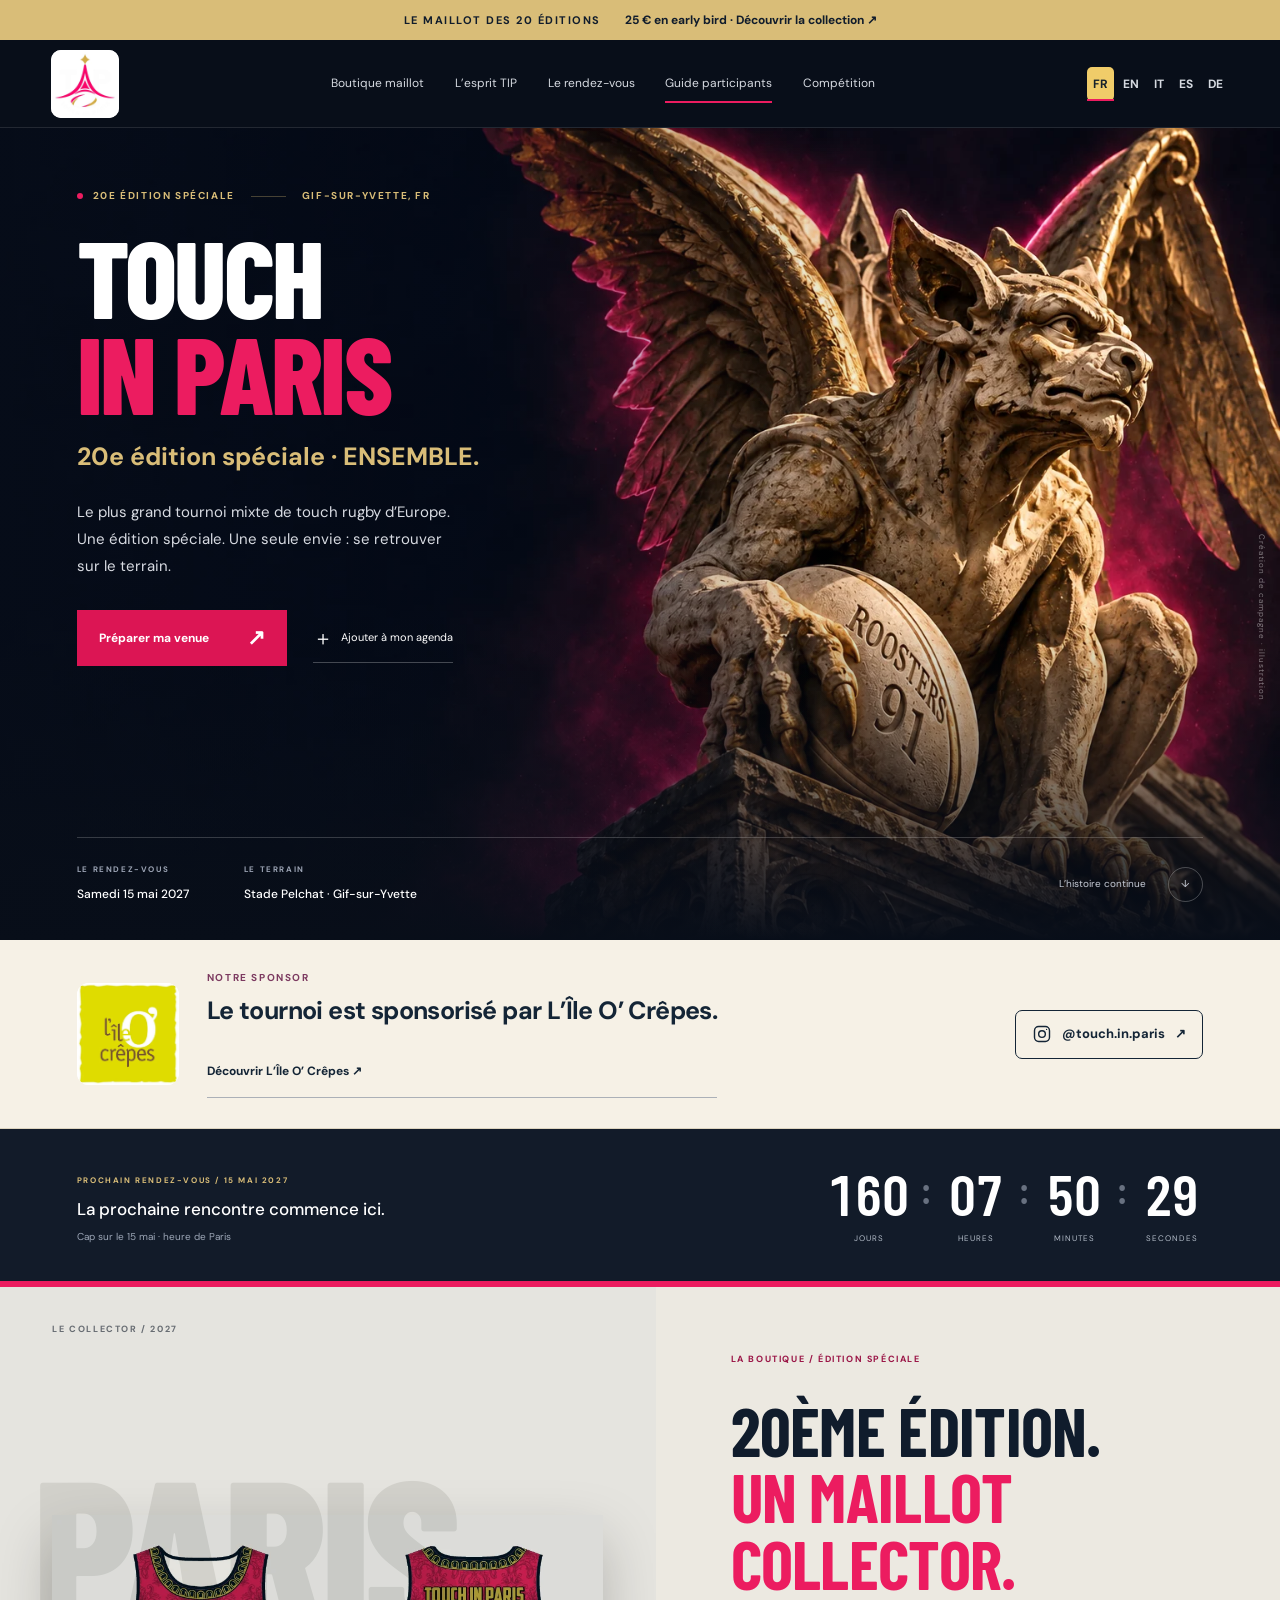
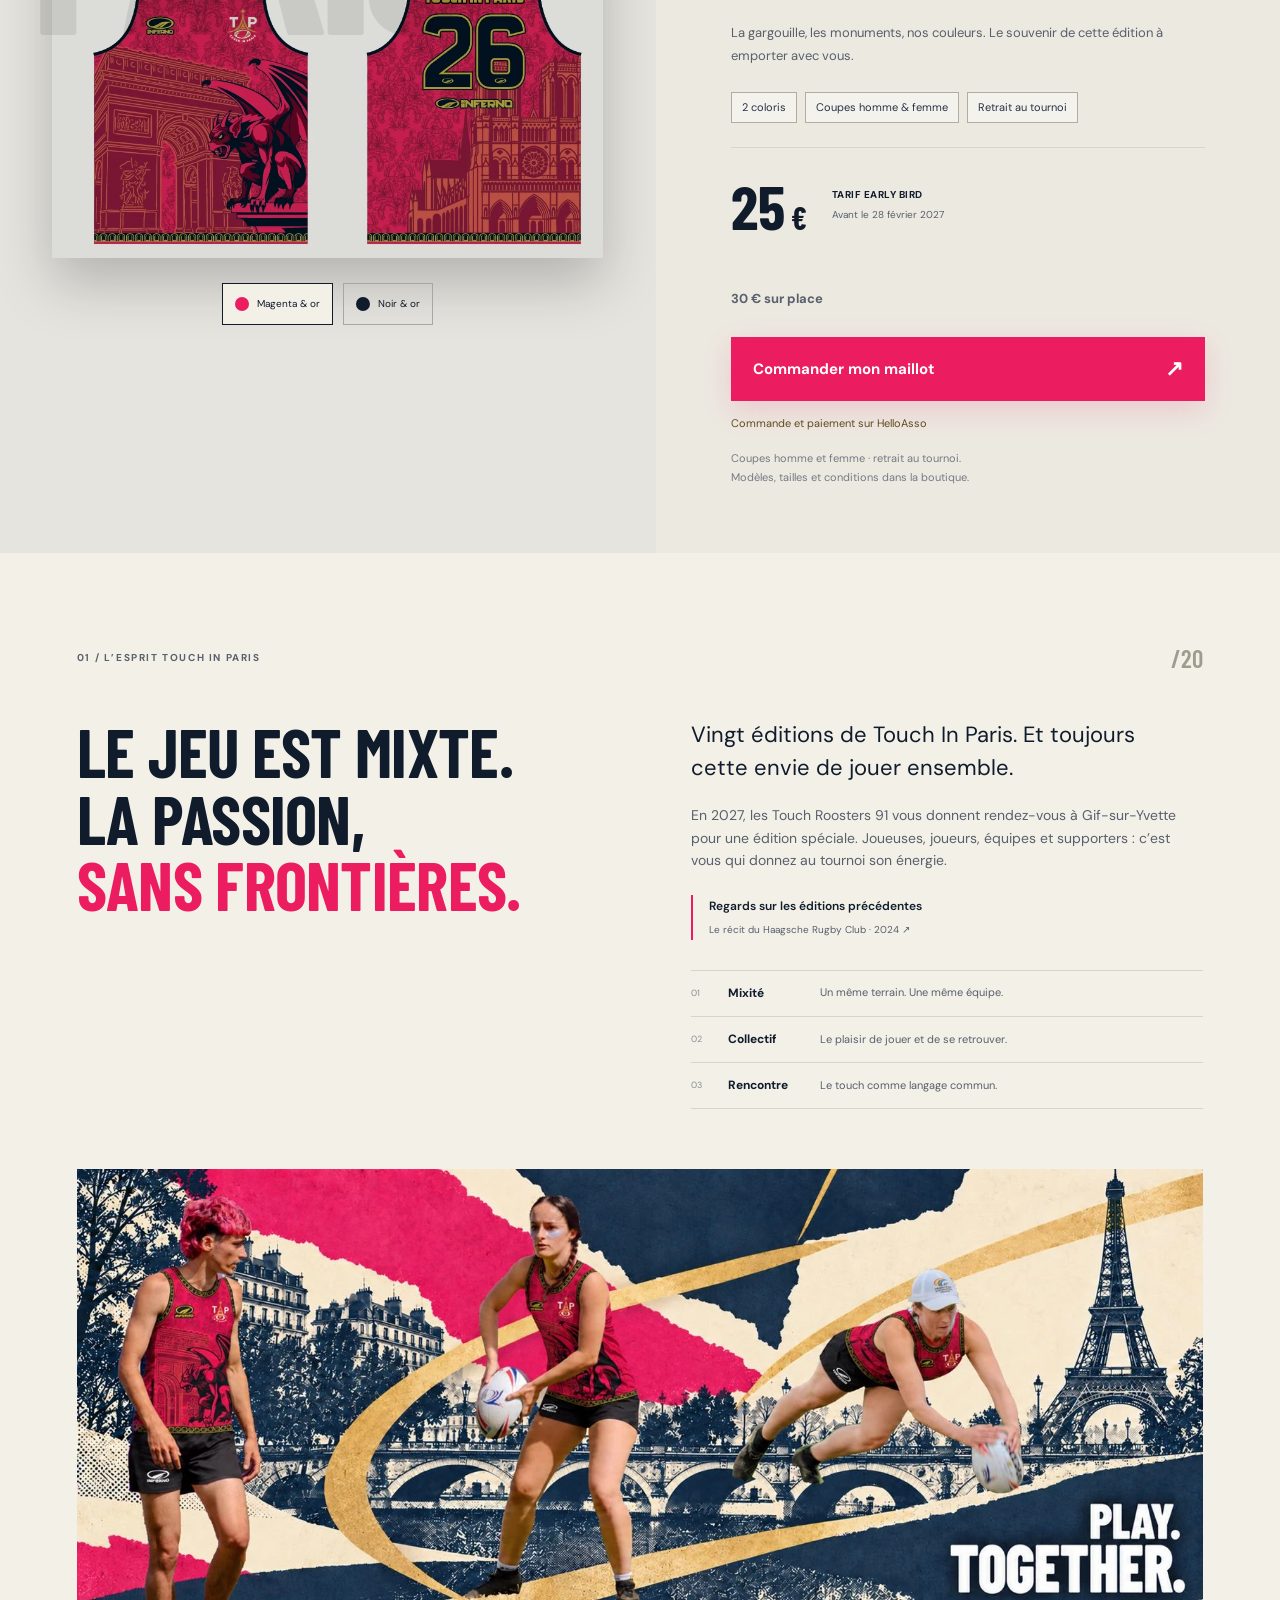
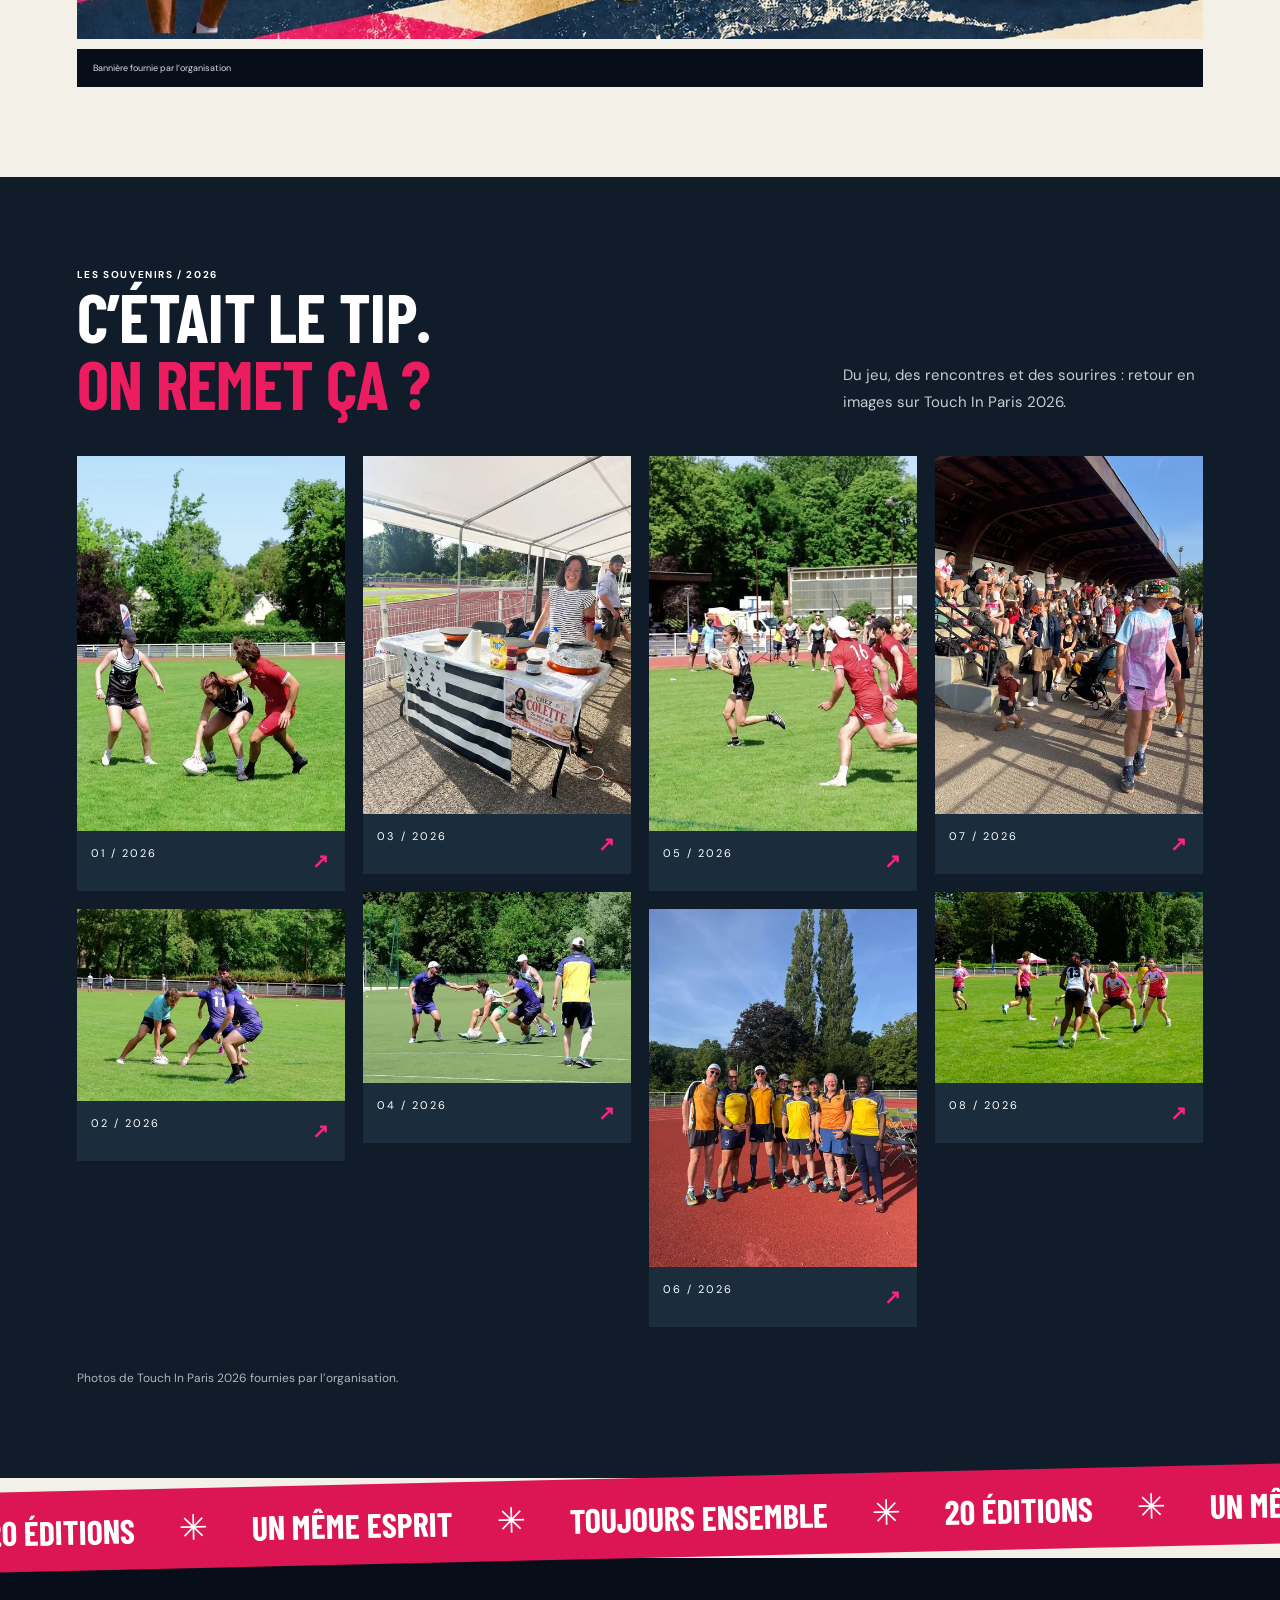
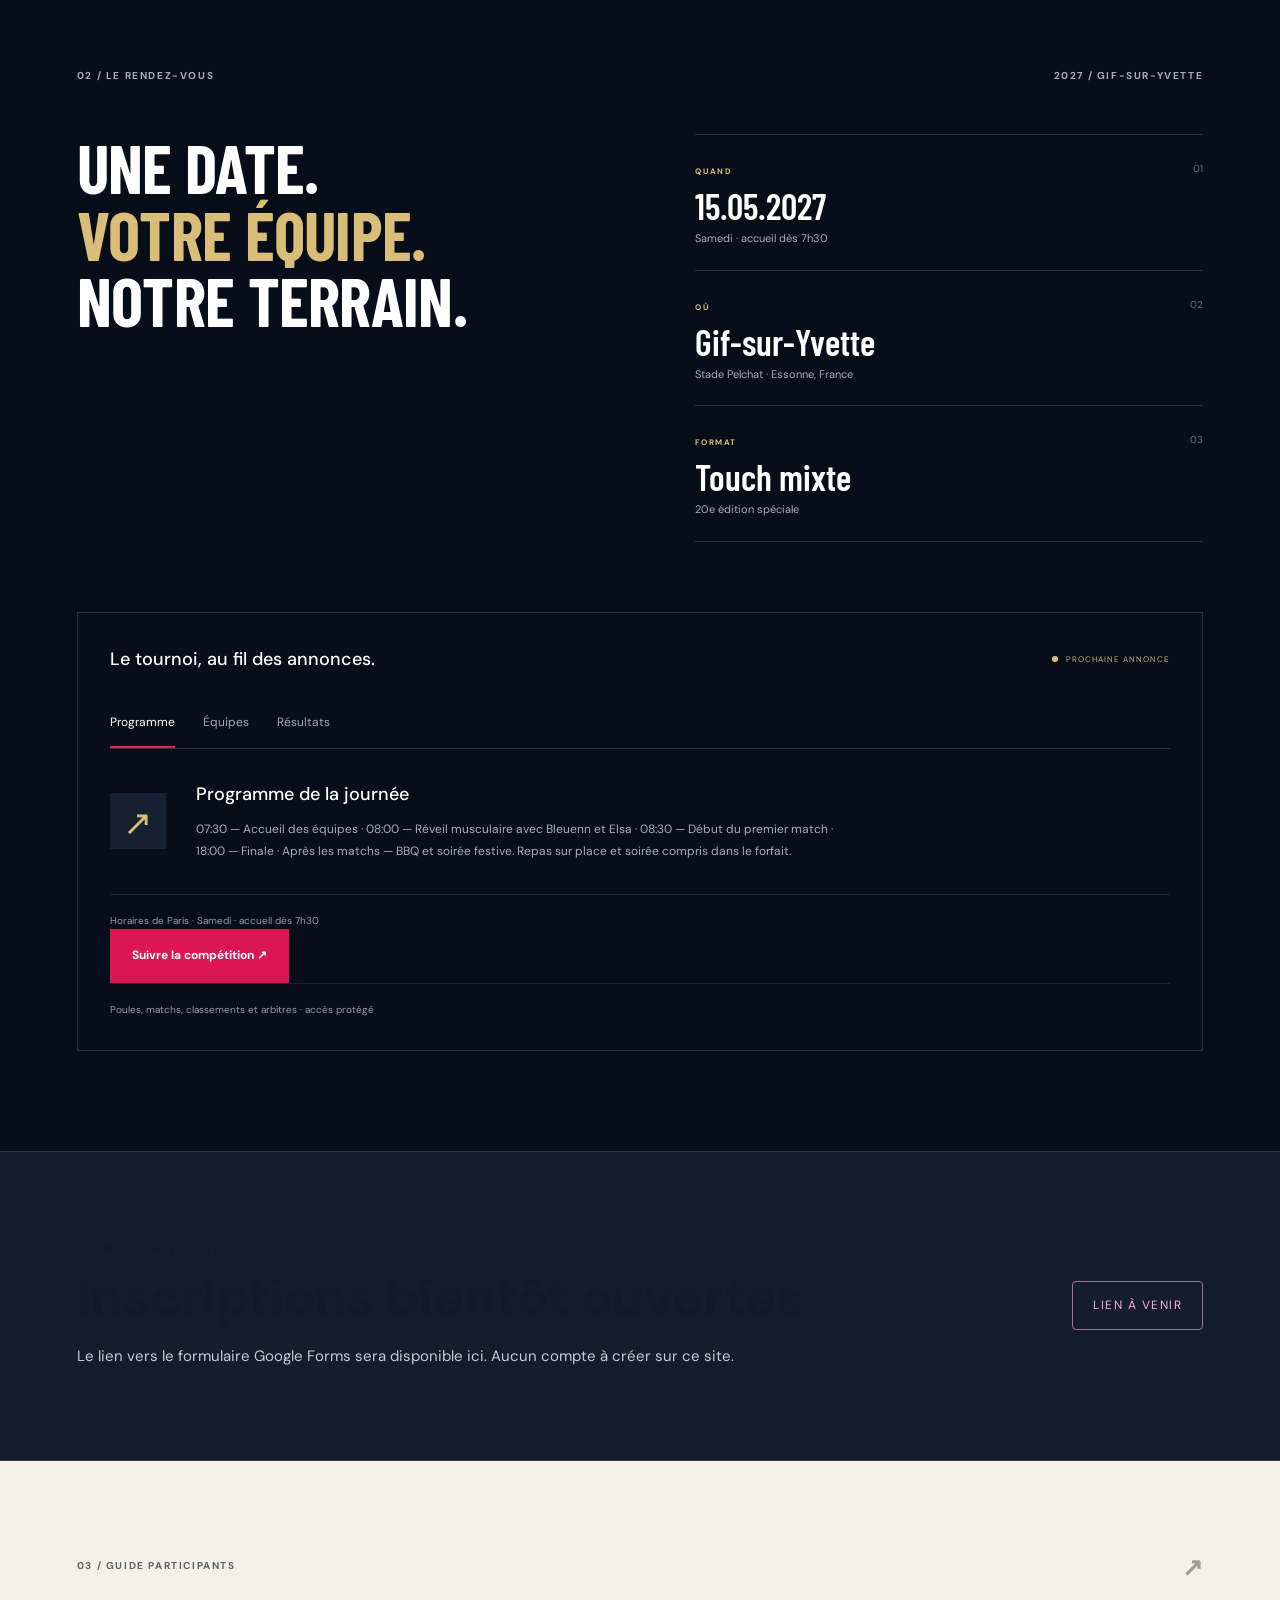
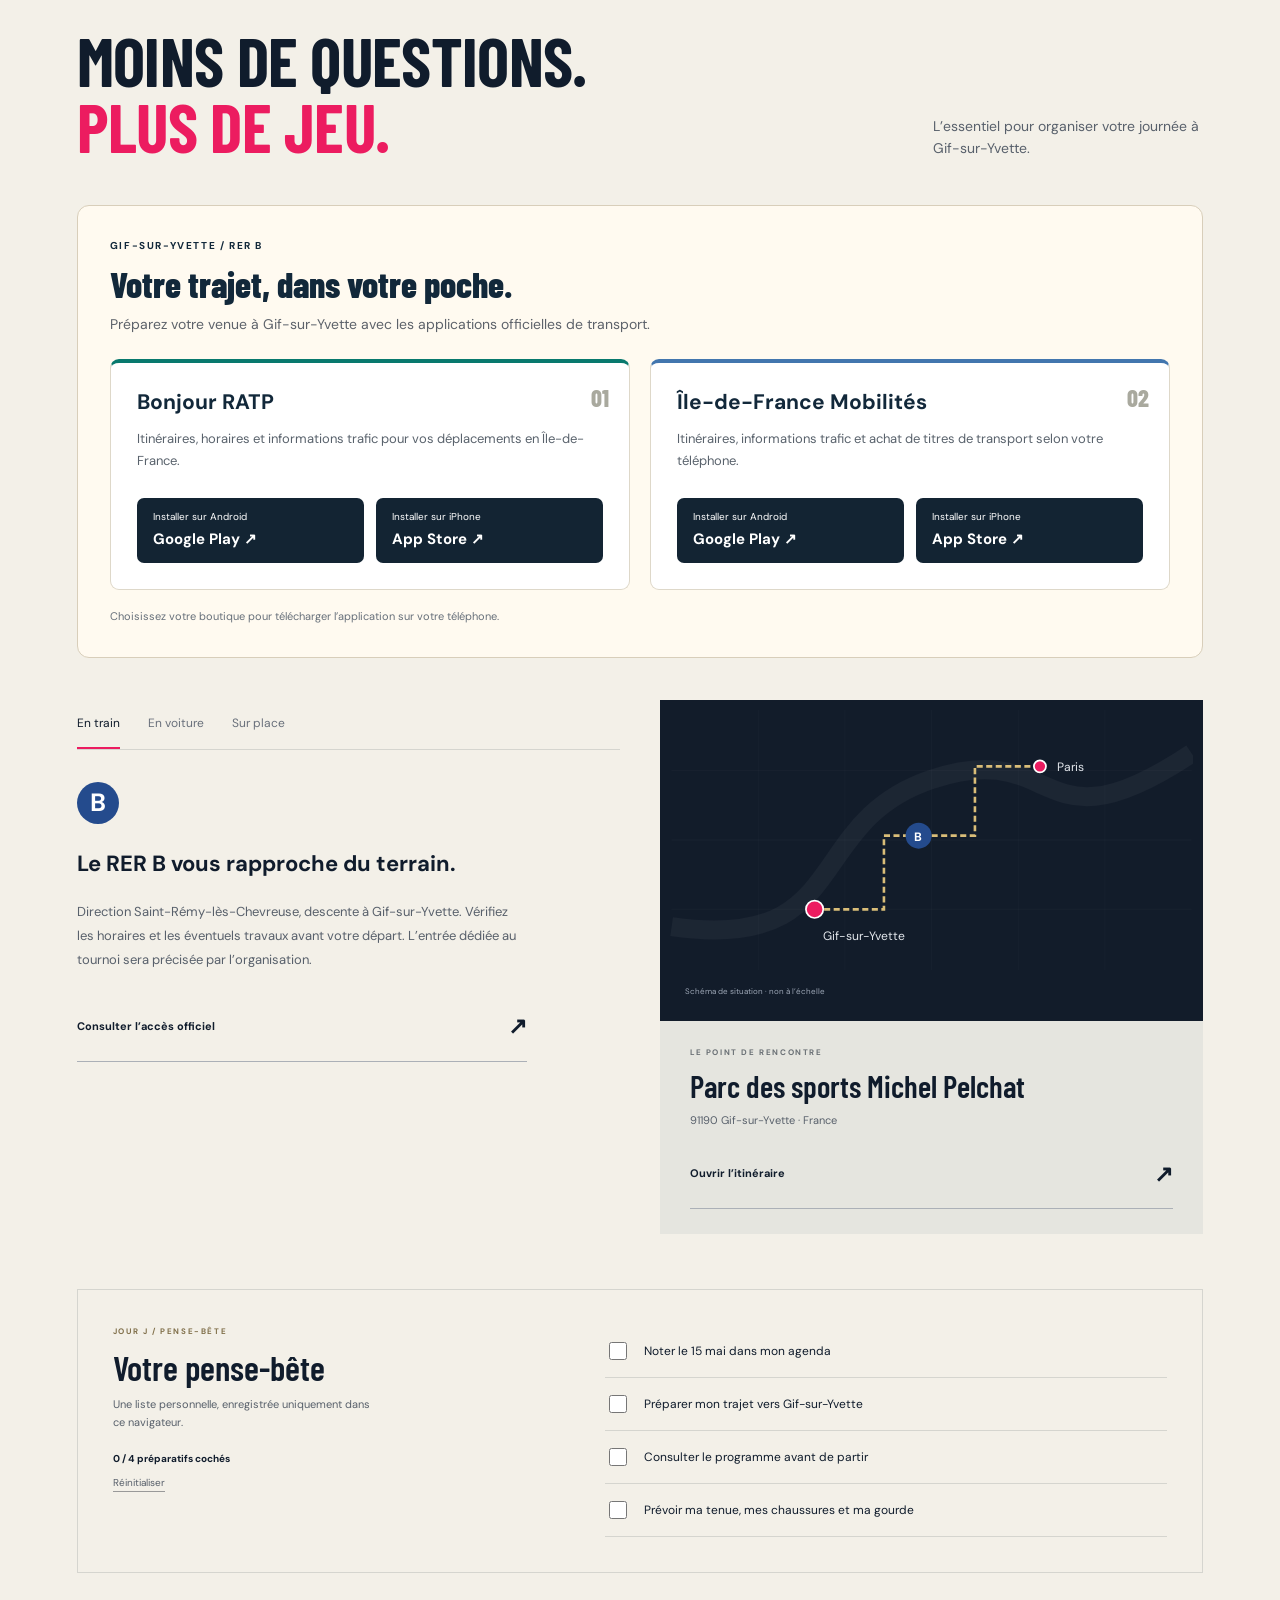
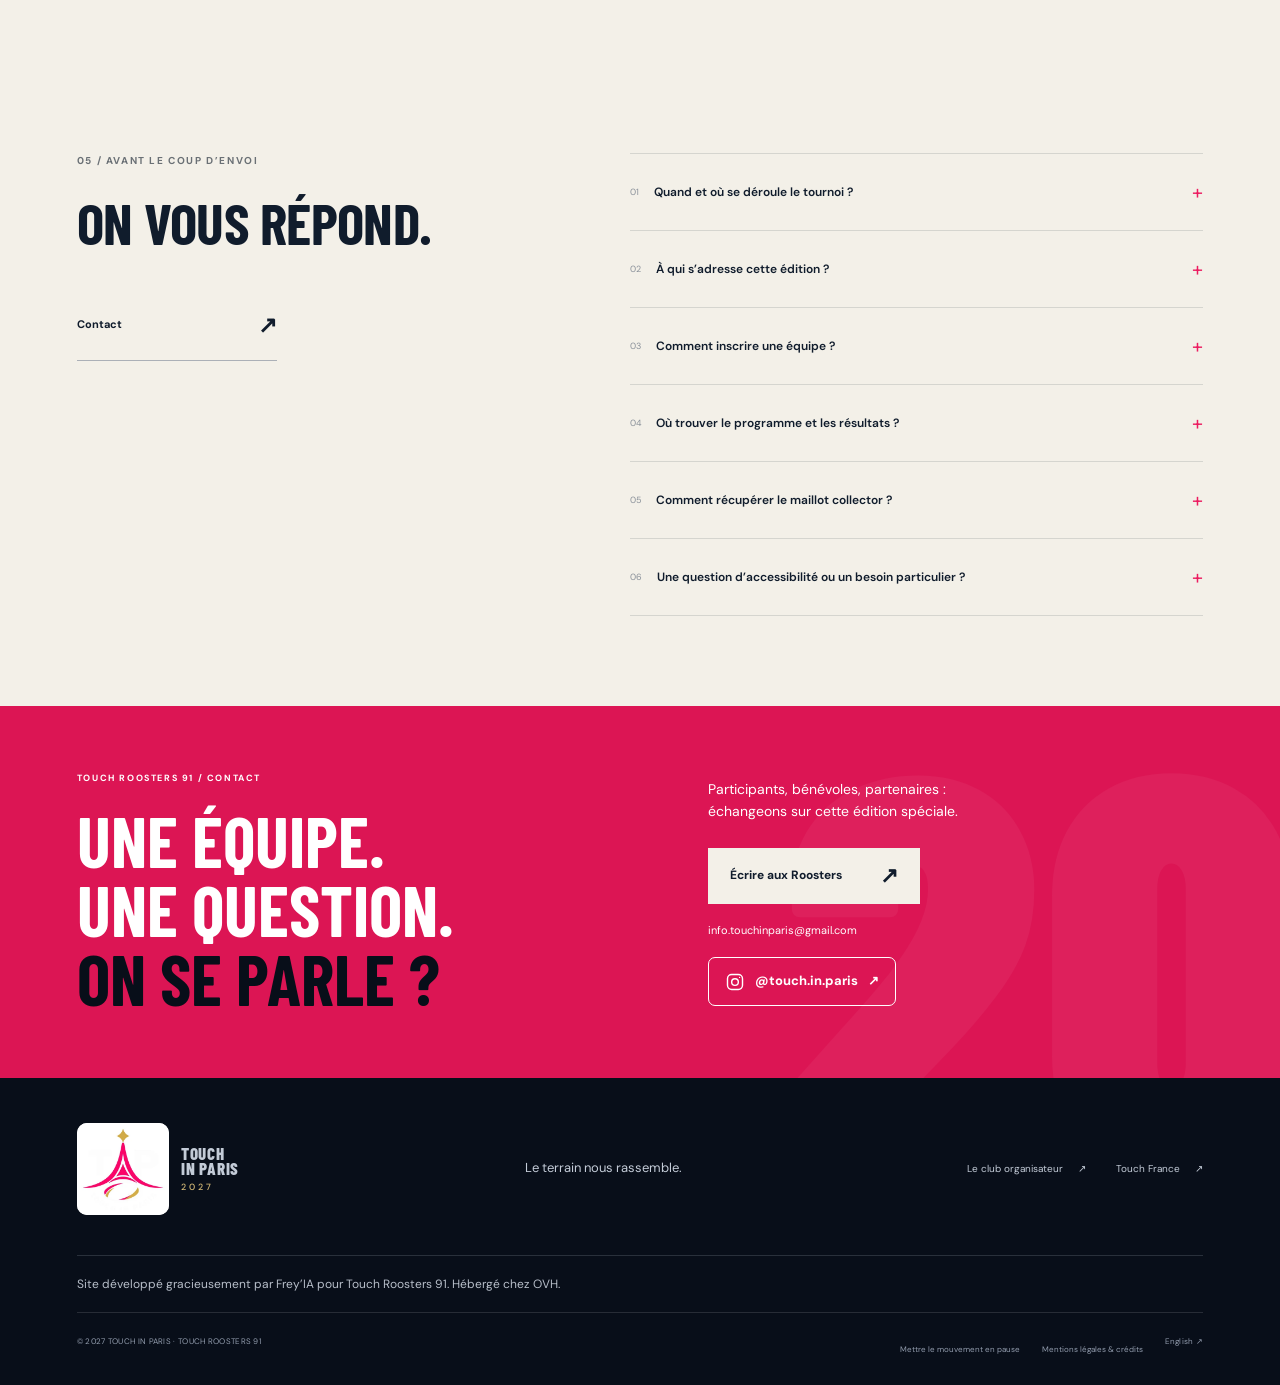
==== commit c9c6e369: "Add files via upload [22:52, 18/10/2026] Arnaud Levêque: Je corrige demain 👍 [23:16, 18/10/2026] Cô" ====
--- a/index.html
+++ b/index.html
@@ -1,10 +1,11 @@
-<!doctype html><html lang="fr"><head><meta charset="utf-8"><meta name="viewport" content="width=device-width,initial-scale=1"><title>Touch In Paris 2027 — La 20e. Ensemble.</title><meta name="description" content="La 20e édition de Touch In Paris. Tournoi mixte de touch rugby, samedi 15 mai 2027 au stade Pelchat à Gif-sur-Yvette. Préparez votre venue."><meta name="theme-color" content="#080e19"><link rel="icon" href="/assets/favicon.svg"><link rel="canonical" href="https://touchinparis.touchroosters91.com/fr/"><link rel="alternate" hreflang="fr" href="https://touchinparis.touchroosters91.com/fr/"><link rel="alternate" hreflang="en" href="https://touchinparis.touchroosters91.com/en/"><link rel="alternate" hreflang="it" href="https://touchinparis.touchroosters91.com/it/"><link rel="alternate" hreflang="es" href="https://touchinparis.touchroosters91.com/es/"><link rel="alternate" hreflang="de" href="https://touchinparis.touchroosters91.com/de/"><link rel="alternate" hreflang="x-default" href="https://touchinparis.touchroosters91.com/fr/"><meta property="og:title" content="Touch In Paris 2027 — La 20e. Ensemble."><meta property="og:description" content="La 20e édition de Touch In Paris. Tournoi mixte de touch rugby, samedi 15 mai 2027 au stade Pelchat à Gif-sur-Yvette. Préparez votre venue."><meta property="og:image" content="https://touchinparis.touchroosters91.com/assets/campaign-roosters-91.webp"><meta property="og:type" content="website"><meta property="og:url" content="https://touchinparis.touchroosters91.com/fr/"><link rel="preload" href="/assets/campaign-roosters-91.webp" as="image" fetchpriority="high"><link rel="stylesheet" href="/style.a180704e0f02.css"><script type="application/ld+json">{"@context":"https://schema.org","@type":"SportsEvent","name":"Touch In Paris 2027 — 20e édition spéciale","startDate":"2027-05-15T07:30:00+02:00","eventStatus":"https://schema.org/EventScheduled","eventAttendanceMode":"https://schema.org/OfflineEventAttendanceMode","sport":"Touch rugby","location":{"@type":"Place","name":"Stade Pelchat","address":{"@type":"PostalAddress","addressLocality":"Gif-sur-Yvette","postalCode":"91190","addressCountry":"FR"}},"organizer":{"@type":"Organization","name":"Touch Roosters 91","url":"https://www.touchrugby91.com/"},"image":"https://touchinparis.touchroosters91.com/assets/campaign-roosters-91.webp","description":"La 20e édition de Touch In Paris. Tournoi mixte de touch rugby, samedi 15 mai 2027 au stade Pelchat à Gif-sur-Yvette. Préparez votre venue.","url":"https://touchinparis.touchroosters91.com/fr/"}</script></head><body>
-<a class="shop-announcement" href="#collector"><span>LE MAILLOT DES 20 ÉDITIONS</span><strong>25 € en early bird · Découvrir la collection ↗</strong></a><a class="skip" href="#main">Aller au contenu</a><header class="header"><a class="brand" href="/fr/" aria-label="Touch In Paris"><img class="tip-logo" src="/assets/tip-logo-2027-pink-gold.jpg" alt="Touch In Paris" width="1254" height="1254"><span class="brand-name">TOUCH<br>IN PARIS<span class="brand-year">2027</span></span></a><button class="menu-toggle" aria-expanded="false" aria-controls="navigation" aria-label="Ouvrir le menu"><span></span><span></span></button><nav id="navigation" aria-label="Navigation principale"><a href="#collector">Boutique maillot</a><a href="#spirit">L’esprit TIP</a><a href="#event">Le rendez-vous</a><a href="#guide">Guide participants</a><a href="/competition/?lang=fr">Compétition</a></nav><div class="header-end"><nav class="language-links" aria-label="Langue"><a href="/fr/" lang="fr" hreflang="fr" aria-current="page">FR</a><a href="/en/" lang="en" hreflang="en" >EN</a><a href="/it/" lang="it" hreflang="it" >IT</a><a href="/es/" lang="es" hreflang="es" >ES</a><a href="/de/" lang="de" hreflang="de" >DE</a></nav></div></header>
-<main id="main"><section class="hero" aria-labelledby="hero-title"><img class="hero-art" src="/assets/campaign-roosters-91.webp" width="1536" height="1024" alt="" fetchpriority="high"><div class="hero-shade"></div><div class="hero-content"><p class="overline"><span class="dot"></span> 20e édition spéciale <span class="edition-rule"></span> GIF-SUR-YVETTE, FR</p><h1 id="hero-title">TOUCH<br><em>IN PARIS</em></h1><p class="hero-edition">20e édition spéciale · ENSEMBLE.</p><p class="hero-intro">Le plus grand tournoi mixte de touch rugby d’Europe. Une édition spéciale. Une seule envie : se retrouver sur le terrain.</p><div class="hero-actions"><a class="button pink" href="#guide">Préparer ma venue<span aria-hidden="true">↗</span></a><a class="calendar-link" href="/tip-2027-fr.ics" download><span aria-hidden="true">＋</span>Ajouter à mon agenda</a></div></div><div class="hero-bottom"><div><span class="tiny">LE RENDEZ-VOUS</span><strong>Samedi 15 mai 2027</strong></div><div><span class="tiny">LE TERRAIN</span><strong>Stade Pelchat · Gif-sur-Yvette</strong></div><a href="#spirit" class="scroll-cue">L’histoire continue<span>↓</span></a></div><span class="art-credit">Création de campagne · illustration</span></section>
-<section class="sponsor-band" aria-label="NOTRE SPONSOR"><a class="sponsor-logo" href="https://www.ileocrepes.com/" target="_blank" rel="noopener noreferrer"><img src="/assets/ileo-crepes-sponsor.png" width="447" height="447" alt="L’Île O’ Crêpes" loading="lazy"></a><div><p class="overline">NOTRE SPONSOR</p><h2>Le tournoi est sponsorisé par L’Île O’ Crêpes.</h2><a class="text-link" href="https://www.ileocrepes.com/" target="_blank" rel="noopener noreferrer">Découvrir L’Île O’ Crêpes ↗</a></div><a class="instagram-link" href="https://www.instagram.com/touch.in.paris/" aria-label="Suivre le tournoi sur Instagram · @touch.in.paris" target="_blank" rel="noopener noreferrer"><svg viewBox="0 0 24 24" width="20" height="20" fill="none" stroke="currentColor" stroke-width="1.7" aria-hidden="true"><rect x="3" y="3" width="18" height="18" rx="5"/><circle cx="12" cy="12" r="4"/><circle cx="17.5" cy="6.5" r=".8" fill="currentColor" stroke="none"/></svg><span>@touch.in.paris</span><span aria-hidden="true">↗</span></a></section>
+<!doctype html><html lang="fr"><head><meta charset="utf-8"><meta name="viewport" content="width=device-width,initial-scale=1"><title>Touch In Paris 2027 — La 20e. Ensemble.</title><meta name="description" content="La 20e édition de Touch In Paris. Tournoi mixte de touch rugby, samedi 15 mai 2027 au stade Pelchat à Gif-sur-Yvette. Préparez votre venue."><meta name="theme-color" content="#080e19"><link rel="icon" href="/assets/favicon.443a316e2661.svg"><link rel="canonical" href="https://touchinparis.touchroosters91.com/fr/"><link rel="alternate" hreflang="fr" href="https://touchinparis.touchroosters91.com/fr/"><link rel="alternate" hreflang="en" href="https://touchinparis.touchroosters91.com/en/"><link rel="alternate" hreflang="it" href="https://touchinparis.touchroosters91.com/it/"><link rel="alternate" hreflang="es" href="https://touchinparis.touchroosters91.com/es/"><link rel="alternate" hreflang="de" href="https://touchinparis.touchroosters91.com/de/"><link rel="alternate" hreflang="x-default" href="https://touchinparis.touchroosters91.com/fr/"><meta property="og:title" content="Touch In Paris 2027 — La 20e. Ensemble."><meta property="og:description" content="La 20e édition de Touch In Paris. Tournoi mixte de touch rugby, samedi 15 mai 2027 au stade Pelchat à Gif-sur-Yvette. Préparez votre venue."><meta property="og:image" content="https://touchinparis.touchroosters91.com/assets/hero-roosters-1536.bbb9d76f201a.webp"><meta property="og:type" content="website"><meta property="og:url" content="https://touchinparis.touchroosters91.com/fr/"><link rel="stylesheet" href="/style.135fdb4059ac.css"><script type="application/ld+json">{"@context":"https://schema.org","@type":"SportsEvent","name":"Touch In Paris 2027 — 20e édition spéciale","startDate":"2027-05-15T07:30:00+02:00","eventStatus":"https://schema.org/EventScheduled","eventAttendanceMode":"https://schema.org/OfflineEventAttendanceMode","sport":"Touch rugby","location":{"@type":"Place","name":"Stade Pelchat","address":{"@type":"PostalAddress","addressLocality":"Gif-sur-Yvette","postalCode":"91190","addressCountry":"FR"}},"organizer":{"@type":"Organization","name":"Touch Roosters 91","url":"https://www.touchrugby91.com/"},"image":"https://touchinparis.touchroosters91.com/assets/hero-roosters-1536.bbb9d76f201a.webp","description":"La 20e édition de Touch In Paris. Tournoi mixte de touch rugby, samedi 15 mai 2027 au stade Pelchat à Gif-sur-Yvette. Préparez votre venue.","url":"https://touchinparis.touchroosters91.com/fr/"}</script></head><body>
+<a class="shop-announcement" href="#collector"><span>LE MAILLOT DES 20 ÉDITIONS</span><strong>25 € en early bird · Découvrir la collection ↗</strong></a><a class="skip" href="#main">Aller au contenu</a><header class="header"><a class="brand" href="/fr/" aria-label="Touch In Paris"><img class="tip-logo" src="/assets/tip-logo-optimized.e0677d0e77f4.webp" alt="Touch In Paris" width="1254" height="1254"><span class="brand-name">TOUCH<br>IN PARIS<span class="brand-year">2027</span></span></a><button class="menu-toggle" aria-expanded="false" aria-controls="navigation" aria-label="Ouvrir le menu"><span></span><span></span></button><nav id="navigation" aria-label="Navigation principale"><a href="#collector">Boutique maillot</a><a href="#spirit">L’esprit TIP</a><a href="#event">Le rendez-vous</a><a href="#guide">Guide participants</a><a href="/competition/?lang=fr">Compétition</a></nav><div class="header-end"><nav class="language-links" aria-label="Langue"><a href="/fr/" lang="fr" hreflang="fr" aria-current="page">FR</a><a href="/en/" lang="en" hreflang="en" >EN</a><a href="/it/" lang="it" hreflang="it" >IT</a><a href="/es/" lang="es" hreflang="es" >ES</a><a href="/de/" lang="de" hreflang="de" >DE</a></nav></div></header>
+<main id="main"><section class="hero" aria-labelledby="hero-title"><img class="hero-art" src="/assets/hero-roosters-1536.bbb9d76f201a.webp" srcset="/assets/hero-roosters-768.531aa483f2ea.webp 768w, /assets/hero-roosters-1152.deb929ac3925.webp 1152w, /assets/hero-roosters-1536.bbb9d76f201a.webp 1536w" sizes="(max-width:600px) 150vw, 100vw" width="1536" height="1024" alt="" fetchpriority="high"><div class="hero-shade"></div><div class="hero-content"><p class="overline"><span class="dot"></span> 20e édition spéciale <span class="edition-rule"></span> GIF-SUR-YVETTE, FR</p><h1 id="hero-title">TOUCH<br><em>IN PARIS</em></h1><p class="hero-edition">20e édition spéciale · ENSEMBLE.</p><p class="hero-intro">Le plus grand tournoi mixte de touch rugby d’Europe. Une édition spéciale. Une seule envie : se retrouver sur le terrain.</p><div class="hero-actions"><a class="button pink" href="#guide">Préparer ma venue<span aria-hidden="true">↗</span></a><a class="calendar-link" href="/tip-2027-fr.ics" download><span aria-hidden="true">＋</span>Ajouter à mon agenda</a></div></div><div class="hero-bottom"><div><span class="tiny">LE RENDEZ-VOUS</span><strong>Samedi 15 mai 2027</strong></div><div><span class="tiny">LE TERRAIN</span><strong>Stade Pelchat · Gif-sur-Yvette</strong></div><a href="#spirit" class="scroll-cue">L’histoire continue<span>↓</span></a></div><span class="art-credit">Création de campagne · illustration</span></section>
+<section class="sponsor-band" aria-label="NOTRE SPONSOR"><a class="sponsor-logo" href="https://www.ileocrepes.com/" target="_blank" rel="noopener noreferrer"><img src="/assets/ileo-crepes-optimized.076aefcd7d83.webp" width="447" height="447" alt="L’Île O’ Crêpes" loading="lazy"></a><div><p class="overline">NOTRE SPONSOR</p><h2>Le tournoi est sponsorisé par L’Île O’ Crêpes.</h2><a class="text-link" href="https://www.ileocrepes.com/" target="_blank" rel="noopener noreferrer">Découvrir L’Île O’ Crêpes ↗</a></div><a class="instagram-link" href="https://www.instagram.com/touch.in.paris/" aria-label="Suivre le tournoi sur Instagram · @touch.in.paris" target="_blank" rel="noopener noreferrer"><svg viewBox="0 0 24 24" width="20" height="20" fill="none" stroke="currentColor" stroke-width="1.7" aria-hidden="true"><rect x="3" y="3" width="18" height="18" rx="5"/><circle cx="12" cy="12" r="4"/><circle cx="17.5" cy="6.5" r=".8" fill="currentColor" stroke="none"/></svg><span>@touch.in.paris</span><span aria-hidden="true">↗</span></a></section>
 <section class="countdown-bar" aria-label="Compte à rebours"><div><span class="overline">PROCHAIN RENDEZ-VOUS / 15 MAI 2027</span><h2>La prochaine rencontre commence ici.</h2><p>Cap sur le 15 mai · heure de Paris</p></div><div class="countdown" role="timer" aria-label="Cap sur le 15 mai · heure de Paris" data-day="C’est le jour du tournoi." data-ended="Merci pour cette 20e édition."><div><strong data-count="0">--</strong><span>jours</span></div><div><strong data-count="1">--</strong><span>heures</span></div><div><strong data-count="2">--</strong><span>minutes</span></div><div><strong data-count="3">--</strong><span>secondes</span></div></div></section>
-<section id="collector" class="collector"><div class="jersey-stage"><span class="overline">LE COLLECTOR / 2027</span><span class="jersey-backdrop" aria-hidden="true">PARIS</span><img id="jersey" src="/assets/maillot-magenta.webp" width="906" height="564" loading="eager" alt="Maillot collector, vues de face et de dos — Magenta & or"><div class="color-controls" role="group" aria-label="Coloris"><button type="button" data-color="magenta" data-alt="Maillot collector, vues de face et de dos — Magenta & or" aria-pressed="true"><span class="swatch magenta"></span>Magenta & or</button><button type="button" data-color="noir" data-alt="Maillot collector, vues de face et de dos — Noir & or" aria-pressed="false"><span class="swatch black"></span>Noir & or</button></div></div><div class="collector-copy"><p class="overline">LA BOUTIQUE / ÉDITION SPÉCIALE</p><h2 class="display">20ème édition.<br><em>Un maillot collector.</em></h2><p>La gargouille, les monuments, nos couleurs. Le souvenir de cette édition à emporter avec vous.</p><div class="shop-details"><span>2 coloris</span><span>Coupes homme & femme</span><span>Retrait au tournoi</span></div><div class="price-row"><strong>25<span> €</span></strong><span>Tarif early bird<small>Avant le 28 février 2027</small></span></div><p class="onsite-price"><strong>30 € sur place</strong></p><a class="button pink" href="https://www.helloasso.com/associations/touch-roosters-91/boutiques/maillot-collector-touch-in-paris-2027" target="_blank" rel="noopener noreferrer">Commander mon maillot<span aria-hidden="true">↗</span></a><p class="shop-payment">Commande et paiement sur HelloAsso</p><p class="shop-note">Coupes homme et femme · retrait au tournoi.<br>Modèles, tailles et conditions dans la boutique.</p></div></section>
-<section id="spirit" class="story section"><div class="section-top"><p class="overline">01 / L’ESPRIT TOUCH IN PARIS</p><span class="index-mark">/20</span></div><div class="story-grid"><h2 class="display reveal">Le jeu est mixte.<br>La passion,<br><em>sans frontières.</em></h2><div class="story-copy reveal"><p class="lead">Vingt éditions de Touch In Paris. Et toujours cette envie de jouer ensemble.</p><p>En 2027, les Touch Roosters 91 vous donnent rendez-vous à Gif-sur-Yvette pour une édition spéciale. Joueuses, joueurs, équipes et supporters : c’est vous qui donnez au tournoi son énergie.</p><a class="archive-link" href="https://haagscherugbyclub.nl/touch-in-paris-tournament/" target="_blank" rel="noopener noreferrer">Regards sur les éditions précédentes<span>Le récit du Haagsche Rugby Club · 2024 ↗</span></a><div class="values"><div><span class="value-number">01</span><h3>Mixité</h3><p>Un même terrain. Une même équipe.</p></div><div><span class="value-number">02</span><h3>Collectif</h3><p>Le plaisir de jouer et de se retrouver.</p></div><div><span class="value-number">03</span><h3>Rencontre</h3><p>Le touch comme langage commun.</p></div></div></div></div><figure class="action-art supplied-banner"><img src="/assets/tip-banner-2027.jpg" width="1600" height="667" loading="lazy" alt="Touch In Paris · Play. Together."><figcaption>Bannière fournie par l’organisation</figcaption></figure></section>
+<section id="collector" class="collector"><div class="jersey-stage"><span class="overline">LE COLLECTOR / 2027</span><span class="jersey-backdrop" aria-hidden="true">PARIS</span><img id="jersey" src="/assets/maillot-magenta.017dafd25935.webp" width="906" height="564" loading="eager" alt="Maillot collector, vues de face et de dos — Magenta & or"><div class="color-controls" role="group" aria-label="Coloris"><button type="button" data-color="magenta" data-alt="Maillot collector, vues de face et de dos — Magenta & or" aria-pressed="true"><span class="swatch magenta"></span>Magenta & or</button><button type="button" data-color="noir" data-alt="Maillot collector, vues de face et de dos — Noir & or" aria-pressed="false"><span class="swatch black"></span>Noir & or</button></div></div><div class="collector-copy"><p class="overline">LA BOUTIQUE / ÉDITION SPÉCIALE</p><h2 class="display">20ème édition.<br><em>Un maillot collector.</em></h2><p>La gargouille, les monuments, nos couleurs. Le souvenir de cette édition à emporter avec vous.</p><div class="shop-details"><span>2 coloris</span><span>Coupes homme & femme</span><span>Retrait au tournoi</span></div><div class="price-row"><strong>25<span> €</span></strong><span>Tarif early bird<small>Avant le 28 février 2027</small></span></div><p class="onsite-price"><strong>30 € sur place</strong></p><a class="button pink" href="https://www.helloasso.com/associations/touch-roosters-91/boutiques/maillot-collector-touch-in-paris-2027" target="_blank" rel="noopener noreferrer">Commander mon maillot<span aria-hidden="true">↗</span></a><p class="shop-payment">Commande et paiement sur HelloAsso</p><p class="shop-note">Coupes homme et femme · retrait au tournoi.<br>Modèles, tailles et conditions dans la boutique.</p></div></section>
+<section id="spirit" class="story section"><div class="section-top"><p class="overline">01 / L’ESPRIT TOUCH IN PARIS</p><span class="index-mark">/20</span></div><div class="story-grid"><h2 class="display reveal">Le jeu est mixte.<br>La passion,<br><em>sans frontières.</em></h2><div class="story-copy reveal"><p class="lead">Vingt éditions de Touch In Paris. Et toujours cette envie de jouer ensemble.</p><p>En 2027, les Touch Roosters 91 vous donnent rendez-vous à Gif-sur-Yvette pour une édition spéciale. Joueuses, joueurs, équipes et supporters : c’est vous qui donnez au tournoi son énergie.</p><a class="archive-link" href="https://haagscherugbyclub.nl/touch-in-paris-tournament/" target="_blank" rel="noopener noreferrer">Regards sur les éditions précédentes<span>Le récit du Haagsche Rugby Club · 2024 ↗</span></a><div class="values"><div><span class="value-number">01</span><h3>Mixité</h3><p>Un même terrain. Une même équipe.</p></div><div><span class="value-number">02</span><h3>Collectif</h3><p>Le plaisir de jouer et de se retrouver.</p></div><div><span class="value-number">03</span><h3>Rencontre</h3><p>Le touch comme langage commun.</p></div></div></div></div><figure class="action-art supplied-banner"><img src="/assets/tip-banner-optimized.d93a05a84044.webp" width="1600" height="667" loading="lazy" alt="Touch In Paris · Play. Together."><figcaption>Bannière fournie par l’organisation</figcaption></figure></section>
+<section class="gallery-section section" id="memories" aria-labelledby="gallery-title"><p class="overline">LES SOUVENIRS / 2026</p><div class="gallery-heading"><h2 class="display" id="gallery-title">C’était le TIP.<br><em>On remet ça ?</em></h2><p>Du jeu, des rencontres et des sourires : retour en images sur Touch In Paris 2026.</p></div><div class="gallery-grid"><button class="gallery-item" type="button" data-photo="/assets/tip-2026-1-full.be6c14c9a203.webp" aria-label="Agrandir la photo : Remise en jeu entre les équipes en noir et en rouge"><img src="/assets/tip-2026-1-thumb.27da6f30fa41.webp" width="871" height="1220" loading="lazy" decoding="async" alt="Remise en jeu entre les équipes en noir et en rouge"><span aria-hidden="true">01 / 2026 <b>↗</b></span></button><button class="gallery-item" type="button" data-photo="/assets/tip-2026-2-full.707753f0a61d.webp" aria-label="Agrandir la photo : Rencontre entre les équipes en turquoise et en violet"><img src="/assets/tip-2026-2-thumb.0b65741d89d2.webp" width="1080" height="771" loading="lazy" decoding="async" alt="Rencontre entre les équipes en turquoise et en violet"><span aria-hidden="true">02 / 2026 <b>↗</b></span></button><button class="gallery-item" type="button" data-photo="/assets/tip-2026-3-full.61b87af12d8f.webp" aria-label="Agrandir la photo : Le stand de crêpes Chez Colette"><img src="/assets/tip-2026-3-thumb.c9dd6c95f869.webp" width="3024" height="4032" loading="lazy" decoding="async" alt="Le stand de crêpes Chez Colette"><span aria-hidden="true">03 / 2026 <b>↗</b></span></button><button class="gallery-item" type="button" data-photo="/assets/tip-2026-4-full.024a7588b396.webp" aria-label="Agrandir la photo : Action de jeu sous le regard de l’arbitre"><img src="/assets/tip-2026-4-thumb.6c13e8d6fe44.webp" width="1080" height="771" loading="lazy" decoding="async" alt="Action de jeu sous le regard de l’arbitre"><span aria-hidden="true">04 / 2026 <b>↗</b></span></button><button class="gallery-item" type="button" data-photo="/assets/tip-2026-5-full.316afff2d353.webp" aria-label="Agrandir la photo : Course avec le ballon face à la défense en rouge"><img src="/assets/tip-2026-5-thumb.1da5578dc3a6.webp" width="930" height="1302" loading="lazy" decoding="async" alt="Course avec le ballon face à la défense en rouge"><span aria-hidden="true">05 / 2026 <b>↗</b></span></button><button class="gallery-item" type="button" data-photo="/assets/tip-2026-6-full.b61a1e38ee6e.webp" aria-label="Agrandir la photo : Photo de groupe des arbitres"><img src="/assets/tip-2026-6-thumb.d625b22ebf21.webp" width="3024" height="4032" loading="lazy" decoding="async" alt="Photo de groupe des arbitres"><span aria-hidden="true">06 / 2026 <b>↗</b></span></button><button class="gallery-item" type="button" data-photo="/assets/tip-2026-7-full.0c5992a3d41e.webp" aria-label="Agrandir la photo : Participants et supporters dans les tribunes"><img src="/assets/tip-2026-7-thumb.96116f5623e6.webp" width="2509" height="3345" loading="lazy" decoding="async" alt="Participants et supporters dans les tribunes"><span aria-hidden="true">07 / 2026 <b>↗</b></span></button><button class="gallery-item" type="button" data-photo="/assets/tip-2026-8-full.5c7f2e64d362.webp" aria-label="Agrandir la photo : Rencontre de touch mixte entre les équipes en rose et en noir"><img src="/assets/tip-2026-8-thumb.35b058744903.webp" width="3738" height="2670" loading="lazy" decoding="async" alt="Rencontre de touch mixte entre les équipes en rose et en noir"><span aria-hidden="true">08 / 2026 <b>↗</b></span></button></div><p class="gallery-credit">Photos de Touch In Paris 2026 fournies par l’organisation.</p></section><dialog class="photo-dialog" id="photo-viewer" aria-label="Touch In Paris 2026"><button type="button" class="photo-close" aria-label="Fermer">×</button><img alt=""><div class="photo-toolbar"><button type="button" class="photo-prev" aria-label="Photo précédente">←</button><p class="photo-caption" aria-live="polite"></p><button type="button" class="photo-next" aria-label="Photo suivante">→</button></div></dialog>
 <div class="ticker" aria-hidden="true"><div><span>20 ÉDITIONS</span><i>✳</i><span>UN MÊME ESPRIT</span><i>✳</i><span>TOUJOURS ENSEMBLE</span><i>✳</i><span>20 ÉDITIONS</span><i>✳</i><span>UN MÊME ESPRIT</span><i>✳</i><span>TOUJOURS ENSEMBLE</span><i>✳</i></div></div>
 <section id="event" class="event-section section"><div class="section-top"><p class="overline">02 / LE RENDEZ-VOUS</p><span class="overline">2027 / GIF-SUR-YVETTE</span></div><div class="event-layout"><h2 class="display reveal">Une date.<br><em>Votre équipe.</em><br>Notre terrain.</h2><div class="event-facts"><div class="fact reveal"><span class="tiny">QUAND</span><h3>15.05.2027</h3><p>Samedi · accueil dès 7h30</p><span class="fact-index">01</span></div><div class="fact reveal"><span class="tiny">OÙ</span><h3>Gif-sur-Yvette</h3><p>Stade Pelchat · Essonne, France</p><span class="fact-index">02</span></div><div class="fact reveal"><span class="tiny">FORMAT</span><h3>Touch mixte</h3><p>20e édition spéciale</p><span class="fact-index">03</span></div></div></div><div class="competition reveal"><div class="competition-heading"><h3>Le tournoi, au fil des annonces.</h3><span class="status"><span class="dot"></span>PROCHAINE ANNONCE</span></div><div class="tabs" role="tablist" aria-label="Le rendez-vous"><button role="tab" id="comp-tab-0" aria-controls="comp-panel-0" aria-selected="true" tabindex="0">Programme</button><button role="tab" id="comp-tab-1" aria-controls="comp-panel-1" aria-selected="false" tabindex="-1">Équipes</button><button role="tab" id="comp-tab-2" aria-controls="comp-panel-2" aria-selected="false" tabindex="-1">Résultats</button></div><div id="comp-panel-0" role="tabpanel" aria-labelledby="comp-tab-0" ><div class="panel-icon" aria-hidden="true">↗</div><div><h4>Programme de la journée</h4><p>07:30 — Accueil des équipes · 08:00 — Réveil musculaire avec Bleuenn et Elsa · 08:30 — Début du premier match · 18:00 — Finale · Après les matchs — BBQ et soirée festive. Repas sur place et soirée compris dans le forfait.</p></div></div><div id="comp-panel-1" role="tabpanel" aria-labelledby="comp-tab-1" hidden><div class="panel-icon" aria-hidden="true">◎</div><div><h4>Les équipes se préparent</h4><p>La liste des équipes engagées pour 2027 n’est pas encore publiée. Retrouvez ici les clubs participants dès leur annonce.</p></div></div><div id="comp-panel-2" role="tabpanel" aria-labelledby="comp-tab-2" hidden><div class="panel-icon" aria-hidden="true">—</div><div><h4>Les rencontres restent à jouer</h4><p>Poules, scores et classements seront accessibles lorsque les informations de compétition seront disponibles.</p></div></div><p class="competition-note">Horaires de Paris · Samedi · accueil dès 7h30</p><a class="button pink competition-entry" href="/competition/?lang=fr">Suivre la compétition ↗</a><p class="competition-note">Poules, matchs, classements et arbitres · accès protégé</p></div></section>
 <section id="inscriptions" class="registration-band section" aria-labelledby="registration-title"><div><p class="overline">VOTRE ÉQUIPE / ÉDITION 2027</p><h2 id="registration-title">Inscriptions bientôt ouvertes</h2><p>Le lien vers le formulaire Google Forms sera disponible ici. Aucun compte à créer sur ce site.</p></div><span class="registration-status">LIEN À VENIR</span></section>
@@ -12,4 +13,4 @@
 
 <section id="faq" class="faq section"><div><p class="overline">05 / AVANT LE COUP D’ENVOI</p><h2 class="display">On vous répond.</h2><a class="text-link" href="mailto:info.touchinparis@gmail.com">Contact<span aria-hidden="true">↗</span></a></div><div class="questions"><details><summary><span class="q-index">01</span>Quand et où se déroule le tournoi ?<span class="q-plus" aria-hidden="true">+</span></summary><p>Samedi 15 mai 2027, accueil dès 7h30 au Parc des sports Michel Pelchat, 91190 Gif-sur-Yvette, France. L’entrée précise sera confirmée avant le tournoi.</p></details><details><summary><span class="q-index">02</span>À qui s’adresse cette édition ?<span class="q-plus" aria-hidden="true">+</span></summary><p>Touch In Paris 2027 est un tournoi mixte de touch rugby. Les conditions sportives de participation et les modalités d’inscription sont à confirmer auprès de l’organisation.</p></details><details><summary><span class="q-index">03</span>Comment inscrire une équipe ?<span class="q-plus" aria-hidden="true">+</span></summary><p>Inscriptions bientôt ouvertes. Un lien vers le formulaire Google Forms sera publié ici. Aucun compte à créer sur ce site. Les tarifs et les places disponibles seront précisés par l’organisation.</p></details><details><summary><span class="q-index">04</span>Où trouver le programme et les résultats ?<span class="q-plus" aria-hidden="true">+</span></summary><p>La rubrique « Le rendez-vous » regroupe les annonces. Le suivi détaillé des équipes, matchs et classements est accessible depuis la page Compétition, avec un accès protégé.</p></details><details><summary><span class="q-index">05</span>Comment récupérer le maillot collector ?<span class="q-plus" aria-hidden="true">+</span></summary><p>La page du collector prévoit un retrait sur place le samedi 15 mai 2027. Choisissez votre modèle et votre taille dans la boutique HelloAsso ; les conditions de commande y sont précisées.</p></details><details><summary><span class="q-index">06</span>Une question d’accessibilité ou un besoin particulier ?<span class="q-plus" aria-hidden="true">+</span></summary><p>Écrivez à info.touchinparis@gmail.com pour préparer votre accueil avec l’organisation. Les informations d’accessibilité propres au tournoi seront précisées avant l’événement.</p></details></div></section>
 <section class="contact-band"><div><p class="overline">TOUCH ROOSTERS 91 / CONTACT</p><h2>Une équipe.<br>Une question.<br><em>On se parle ?</em></h2></div><div><p>Participants, bénévoles, partenaires : échangeons sur cette édition spéciale.</p><a class="button light" href="mailto:info.touchinparis@gmail.com">Écrire aux Roosters<span aria-hidden="true">↗</span></a><p class="contact-email">info.touchinparis@gmail.com</p><a class="instagram-link" href="https://www.instagram.com/touch.in.paris/" aria-label="Suivre le tournoi sur Instagram · @touch.in.paris" target="_blank" rel="noopener noreferrer"><svg viewBox="0 0 24 24" width="20" height="20" fill="none" stroke="currentColor" stroke-width="1.7" aria-hidden="true"><rect x="3" y="3" width="18" height="18" rx="5"/><circle cx="12" cy="12" r="4"/><circle cx="17.5" cy="6.5" r=".8" fill="currentColor" stroke="none"/></svg><span>@touch.in.paris</span><span aria-hidden="true">↗</span></a></div><span class="contact-20" aria-hidden="true">20</span></section>
-</main><footer><div class="footer-main"><a class="brand" href="/fr/"><img class="tip-logo" src="/assets/tip-logo-2027-pink-gold.jpg" alt="Touch In Paris" width="1254" height="1254"><span class="brand-name">TOUCH<br>IN PARIS<span class="brand-year">2027</span></span></a><p>Le terrain nous rassemble.</p><div><a href="https://www.touchrugby91.com/" target="_blank" rel="noopener noreferrer">Le club organisateur<span aria-hidden="true">↗</span></a><a href="https://touchfrance.fr/" target="_blank" rel="noopener noreferrer">Touch France<span aria-hidden="true">↗</span></a></div></div><div class="footer-bottom"><span>© 2027 TOUCH IN PARIS · TOUCH ROOSTERS 91</span><div><button class="motion-toggle" data-pause="Mettre le mouvement en pause" data-resume="Réactiver le mouvement" aria-pressed="false">Mettre le mouvement en pause</button><button data-open-dialog>Crédits & informations</button><a href="/en/" lang="en">English ↗</a></div></div></footer><dialog id="credits"><button class="dialog-close" aria-label="Fermer">×</button><p class="overline">TOUCH IN PARIS 2027</p><h2>À propos de ce site</h2><p>Touch In Paris 2027 · 20ème édition. Organisation : Touch Roosters 91. Contact : info.touchinparis@gmail.com. La gargouille de l’accueil est une illustration créée avec l’IA. Le logo, la bannière et les visuels du collector sont fournis par l’organisation. Le site public ne comporte aucun formulaire de collecte ni outil de mesure d’audience. Le pense-bête et la langue utilisent le stockage local du navigateur. L’espace compétition utilise un cookie de session pour la connexion. Les services externes appliquent leurs propres conditions.</p><a class="text-link" href="mailto:info.touchinparis@gmail.com">Contact<span aria-hidden="true">↗</span></a></dialog><script src="/language-preference.7ca8c36c5efc.js" defer></script><script src="/app.cacd6aa2ebf0.js" defer></script></body></html>+</main><footer><div class="footer-main"><a class="brand" href="/fr/"><img class="tip-logo" src="/assets/tip-logo-optimized.e0677d0e77f4.webp" alt="Touch In Paris" width="1254" height="1254"><span class="brand-name">TOUCH<br>IN PARIS<span class="brand-year">2027</span></span></a><p>Le terrain nous rassemble.</p><div><a href="https://www.touchrugby91.com/" target="_blank" rel="noopener noreferrer">Le club organisateur<span aria-hidden="true">↗</span></a><a href="https://touchfrance.fr/" target="_blank" rel="noopener noreferrer">Touch France<span aria-hidden="true">↗</span></a></div></div><p class="development-credit">Site développé gracieusement par Frey’IA pour Touch Roosters 91. Hébergé chez OVH.</p><div class="footer-bottom"><span>© 2027 TOUCH IN PARIS · TOUCH ROOSTERS 91</span><div><button class="motion-toggle" data-pause="Mettre le mouvement en pause" data-resume="Réactiver le mouvement" aria-pressed="false">Mettre le mouvement en pause</button><button data-open-dialog>Mentions légales & crédits</button><a href="/en/" lang="en">English ↗</a></div></div></footer><dialog id="credits"><button class="dialog-close" aria-label="Fermer">×</button><p class="overline">TOUCH IN PARIS 2027</p><h2>À propos de ce site</h2><p>Touch In Paris 2027 · 20ème édition. Organisation : Touch Roosters 91. Contact : info.touchinparis@gmail.com. La gargouille de l’accueil est une illustration créée avec l’IA. Le logo, la bannière et les visuels du collector sont fournis par l’organisation. Le site public ne comporte aucun formulaire de collecte ni outil de mesure d’audience. Le pense-bête et la langue utilisent le stockage local du navigateur. L’espace compétition utilise un cookie de session pour la connexion. Les services externes appliquent leurs propres conditions. Site développé gracieusement par Frey’IA pour Touch Roosters 91. Hébergé chez OVH.</p><p class="legal-detail">Éditeur : Touch Roosters 91. Directeur de publication : Arnaud LEVEQUE. Hébergement : OVH.</p><a class="text-link" href="mailto:info.touchinparis@gmail.com">Contact<span aria-hidden="true">↗</span></a></dialog><script src="/language-preference.7ca8c36c5efc.js" defer></script><script src="/app.284753082d54.js" defer></script></body></html>
--- a/style.135fdb4059ac.css
+++ b/style.135fdb4059ac.css
@@ -0,0 +1,226 @@
+/* vietnamese */
+@font-face {
+  font-family: 'Barlow Condensed';
+  font-style: normal;
+  font-weight: 600;
+  font-display: swap;
+  src: url(/assets/fonts/font-0.5598861e729e.woff2) format('woff2');
+  unicode-range: U+0102-0103, U+0110-0111, U+0128-0129, U+0168-0169, U+01A0-01A1, U+01AF-01B0, U+0300-0301, U+0303-0304, U+0308-0309, U+0323, U+0329, U+1EA0-1EF9, U+20AB;
+}
+/* latin-ext */
+@font-face {
+  font-family: 'Barlow Condensed';
+  font-style: normal;
+  font-weight: 600;
+  font-display: swap;
+  src: url(/assets/fonts/font-1.aef7edf54f79.woff2) format('woff2');
+  unicode-range: U+0100-02BA, U+02BD-02C5, U+02C7-02CC, U+02CE-02D7, U+02DD-02FF, U+0304, U+0308, U+0329, U+1D00-1DBF, U+1E00-1E9F, U+1EF2-1EFF, U+2020, U+20A0-20AB, U+20AD-20C4, U+2113, U+2C60-2C7F, U+A720-A7FF;
+}
+/* latin */
+@font-face {
+  font-family: 'Barlow Condensed';
+  font-style: normal;
+  font-weight: 600;
+  font-display: swap;
+  src: url(/assets/fonts/font-2.215a93c696f4.woff2) format('woff2');
+  unicode-range: U+0000-00FF, U+0131, U+0152-0153, U+02BB-02BC, U+02C6, U+02DA, U+02DC, U+0304, U+0308, U+0329, U+2000-206F, U+20AC, U+2122, U+2191, U+2193, U+2212, U+2215, U+FEFF, U+FFFD;
+}
+/* vietnamese */
+@font-face {
+  font-family: 'Barlow Condensed';
+  font-style: normal;
+  font-weight: 700;
+  font-display: swap;
+  src: url(/assets/fonts/font-3.6c554f2decc2.woff2) format('woff2');
+  unicode-range: U+0102-0103, U+0110-0111, U+0128-0129, U+0168-0169, U+01A0-01A1, U+01AF-01B0, U+0300-0301, U+0303-0304, U+0308-0309, U+0323, U+0329, U+1EA0-1EF9, U+20AB;
+}
+/* latin-ext */
+@font-face {
+  font-family: 'Barlow Condensed';
+  font-style: normal;
+  font-weight: 700;
+  font-display: swap;
+  src: url(/assets/fonts/font-4.9d351bd9222b.woff2) format('woff2');
+  unicode-range: U+0100-02BA, U+02BD-02C5, U+02C7-02CC, U+02CE-02D7, U+02DD-02FF, U+0304, U+0308, U+0329, U+1D00-1DBF, U+1E00-1E9F, U+1EF2-1EFF, U+2020, U+20A0-20AB, U+20AD-20C4, U+2113, U+2C60-2C7F, U+A720-A7FF;
+}
+/* latin */
+@font-face {
+  font-family: 'Barlow Condensed';
+  font-style: normal;
+  font-weight: 700;
+  font-display: swap;
+  src: url(/assets/fonts/font-5.3787a5a41917.woff2) format('woff2');
+  unicode-range: U+0000-00FF, U+0131, U+0152-0153, U+02BB-02BC, U+02C6, U+02DA, U+02DC, U+0304, U+0308, U+0329, U+2000-206F, U+20AC, U+2122, U+2191, U+2193, U+2212, U+2215, U+FEFF, U+FFFD;
+}
+/* vietnamese */
+@font-face {
+  font-family: 'Barlow Condensed';
+  font-style: normal;
+  font-weight: 800;
+  font-display: swap;
+  src: url(/assets/fonts/font-6.87b35049bcb4.woff2) format('woff2');
+  unicode-range: U+0102-0103, U+0110-0111, U+0128-0129, U+0168-0169, U+01A0-01A1, U+01AF-01B0, U+0300-0301, U+0303-0304, U+0308-0309, U+0323, U+0329, U+1EA0-1EF9, U+20AB;
+}
+/* latin-ext */
+@font-face {
+  font-family: 'Barlow Condensed';
+  font-style: normal;
+  font-weight: 800;
+  font-display: swap;
+  src: url(/assets/fonts/font-7.22539b785b3c.woff2) format('woff2');
+  unicode-range: U+0100-02BA, U+02BD-02C5, U+02C7-02CC, U+02CE-02D7, U+02DD-02FF, U+0304, U+0308, U+0329, U+1D00-1DBF, U+1E00-1E9F, U+1EF2-1EFF, U+2020, U+20A0-20AB, U+20AD-20C4, U+2113, U+2C60-2C7F, U+A720-A7FF;
+}
+/* latin */
+@font-face {
+  font-family: 'Barlow Condensed';
+  font-style: normal;
+  font-weight: 800;
+  font-display: swap;
+  src: url(/assets/fonts/font-8.2515494e8cc2.woff2) format('woff2');
+  unicode-range: U+0000-00FF, U+0131, U+0152-0153, U+02BB-02BC, U+02C6, U+02DA, U+02DC, U+0304, U+0308, U+0329, U+2000-206F, U+20AC, U+2122, U+2191, U+2193, U+2212, U+2215, U+FEFF, U+FFFD;
+}
+/* vietnamese */
+@font-face {
+  font-family: 'Barlow Condensed';
+  font-style: normal;
+  font-weight: 900;
+  font-display: swap;
+  src: url(/assets/fonts/font-9.92a1a5a866f6.woff2) format('woff2');
+  unicode-range: U+0102-0103, U+0110-0111, U+0128-0129, U+0168-0169, U+01A0-01A1, U+01AF-01B0, U+0300-0301, U+0303-0304, U+0308-0309, U+0323, U+0329, U+1EA0-1EF9, U+20AB;
+}
+/* latin-ext */
+@font-face {
+  font-family: 'Barlow Condensed';
+  font-style: normal;
+  font-weight: 900;
+  font-display: swap;
+  src: url(/assets/fonts/font-10.62fc8c02419c.woff2) format('woff2');
+  unicode-range: U+0100-02BA, U+02BD-02C5, U+02C7-02CC, U+02CE-02D7, U+02DD-02FF, U+0304, U+0308, U+0329, U+1D00-1DBF, U+1E00-1E9F, U+1EF2-1EFF, U+2020, U+20A0-20AB, U+20AD-20C4, U+2113, U+2C60-2C7F, U+A720-A7FF;
+}
+/* latin */
+@font-face {
+  font-family: 'Barlow Condensed';
+  font-style: normal;
+  font-weight: 900;
+  font-display: swap;
+  src: url(/assets/fonts/font-11.aa01966de3f6.woff2) format('woff2');
+  unicode-range: U+0000-00FF, U+0131, U+0152-0153, U+02BB-02BC, U+02C6, U+02DA, U+02DC, U+0304, U+0308, U+0329, U+2000-206F, U+20AC, U+2122, U+2191, U+2193, U+2212, U+2215, U+FEFF, U+FFFD;
+}
+/* latin-ext */
+@font-face {
+  font-family: 'DM Sans';
+  font-style: normal;
+  font-weight: 400;
+  font-display: swap;
+  src: url(/assets/fonts/font-12.a5d38fe99f93.woff2) format('woff2');
+  unicode-range: U+0100-02BA, U+02BD-02C5, U+02C7-02CC, U+02CE-02D7, U+02DD-02FF, U+0304, U+0308, U+0329, U+1D00-1DBF, U+1E00-1E9F, U+1EF2-1EFF, U+2020, U+20A0-20AB, U+20AD-20C4, U+2113, U+2C60-2C7F, U+A720-A7FF;
+}
+/* latin */
+@font-face {
+  font-family: 'DM Sans';
+  font-style: normal;
+  font-weight: 400;
+  font-display: swap;
+  src: url(/assets/fonts/font-13.9fea608a947e.woff2) format('woff2');
+  unicode-range: U+0000-00FF, U+0131, U+0152-0153, U+02BB-02BC, U+02C6, U+02DA, U+02DC, U+0304, U+0308, U+0329, U+2000-206F, U+20AC, U+2122, U+2191, U+2193, U+2212, U+2215, U+FEFF, U+FFFD;
+}
+/* latin-ext */
+@font-face {
+  font-family: 'DM Sans';
+  font-style: normal;
+  font-weight: 500;
+  font-display: swap;
+  src: url(/assets/fonts/font-12.a5d38fe99f93.woff2) format('woff2');
+  unicode-range: U+0100-02BA, U+02BD-02C5, U+02C7-02CC, U+02CE-02D7, U+02DD-02FF, U+0304, U+0308, U+0329, U+1D00-1DBF, U+1E00-1E9F, U+1EF2-1EFF, U+2020, U+20A0-20AB, U+20AD-20C4, U+2113, U+2C60-2C7F, U+A720-A7FF;
+}
+/* latin */
+@font-face {
+  font-family: 'DM Sans';
+  font-style: normal;
+  font-weight: 500;
+  font-display: swap;
+  src: url(/assets/fonts/font-13.9fea608a947e.woff2) format('woff2');
+  unicode-range: U+0000-00FF, U+0131, U+0152-0153, U+02BB-02BC, U+02C6, U+02DA, U+02DC, U+0304, U+0308, U+0329, U+2000-206F, U+20AC, U+2122, U+2191, U+2193, U+2212, U+2215, U+FEFF, U+FFFD;
+}
+/* latin-ext */
+@font-face {
+  font-family: 'DM Sans';
+  font-style: normal;
+  font-weight: 600;
+  font-display: swap;
+  src: url(/assets/fonts/font-12.a5d38fe99f93.woff2) format('woff2');
+  unicode-range: U+0100-02BA, U+02BD-02C5, U+02C7-02CC, U+02CE-02D7, U+02DD-02FF, U+0304, U+0308, U+0329, U+1D00-1DBF, U+1E00-1E9F, U+1EF2-1EFF, U+2020, U+20A0-20AB, U+20AD-20C4, U+2113, U+2C60-2C7F, U+A720-A7FF;
+}
+/* latin */
+@font-face {
+  font-family: 'DM Sans';
+  font-style: normal;
+  font-weight: 600;
+  font-display: swap;
+  src: url(/assets/fonts/font-13.9fea608a947e.woff2) format('woff2');
+  unicode-range: U+0000-00FF, U+0131, U+0152-0153, U+02BB-02BC, U+02C6, U+02DA, U+02DC, U+0304, U+0308, U+0329, U+2000-206F, U+20AC, U+2122, U+2191, U+2193, U+2212, U+2215, U+FEFF, U+FFFD;
+}
+/* latin-ext */
+@font-face {
+  font-family: 'DM Sans';
+  font-style: normal;
+  font-weight: 700;
+  font-display: swap;
+  src: url(/assets/fonts/font-12.a5d38fe99f93.woff2) format('woff2');
+  unicode-range: U+0100-02BA, U+02BD-02C5, U+02C7-02CC, U+02CE-02D7, U+02DD-02FF, U+0304, U+0308, U+0329, U+1D00-1DBF, U+1E00-1E9F, U+1EF2-1EFF, U+2020, U+20A0-20AB, U+20AD-20C4, U+2113, U+2C60-2C7F, U+A720-A7FF;
+}
+/* latin */
+@font-face {
+  font-family: 'DM Sans';
+  font-style: normal;
+  font-weight: 700;
+  font-display: swap;
+  src: url(/assets/fonts/font-13.9fea608a947e.woff2) format('woff2');
+  unicode-range: U+0000-00FF, U+0131, U+0152-0153, U+02BB-02BC, U+02C6, U+02DA, U+02DC, U+0304, U+0308, U+0329, U+2000-206F, U+20AC, U+2122, U+2191, U+2193, U+2212, U+2215, U+FEFF, U+FFFD;
+}
+
+:root{--navy:#080e19;--ink:#101c2c;--cream:#f3f0e8;--pink:#ec1c60;--gold:#d9bd78;--muted:#58606b;--line:#d5d5cf;--display:'Barlow Condensed',Impact,'Arial Narrow',sans-serif;--body:'DM Sans',Arial,sans-serif}*{box-sizing:border-box}html{scroll-behavior:smooth;scroll-padding-top:100px}body{margin:0;background:var(--cream);color:var(--ink);font:15px/1.6 var(--body);overflow-x:clip}a{color:inherit;text-decoration:none}button,input{font:inherit}button,a{-webkit-tap-highlight-color:transparent}button{cursor:pointer;color:inherit}img{max-width:100%;display:block}h1,h2,h3,h4,p,figure{margin:0}::selection{background:var(--pink);color:white}a:focus-visible,button:focus-visible,summary:focus-visible,input:focus-visible{outline:3px solid #009ecb;outline-offset:6px}.skip{position:fixed;left:15px;top:-80px;z-index:100;background:white;color:var(--ink);padding:15px}.skip:focus{top:15px}.header{height:88px;background:var(--navy);color:#fff;display:flex;align-items:center;justify-content:space-between;padding:0 4%;gap:32px;position:sticky;top:0;z-index:30;border-bottom:1px solid #ffffff1c}.brand{display:flex;align-items:center;gap:12px;flex-shrink:0}.brand-symbol{font:900 35px/.85 var(--display);letter-spacing:-2px;position:relative;border:1px solid #d9bd7850;padding:10px 12px 13px;transform:skew(-7deg);color:var(--gold)}.brand-symbol>span{position:absolute;bottom:-5px;right:-5px;font:700 12px/1 var(--body);background:var(--pink);padding:4px;color:white;letter-spacing:0}.brand-name{font:800 17px/.9 var(--display);letter-spacing:.8px}.brand-year{display:block;font:500 9px/1 var(--body);letter-spacing:3px;color:var(--gold);margin-top:6px}nav{display:flex;gap:clamp(16px,2.4vw,38px)}nav a{font-size:12px;color:#d5d9e0;position:relative;padding:10px 0}nav a:after{content:'';position:absolute;bottom:0;left:0;width:0;height:2px;background:var(--pink);transition:width .2s}nav a:hover:after,nav a[aria-current]:after{width:100%}.header-end{display:flex;align-items:center;gap:24px}.lang-switch{display:flex;align-items:center;gap:7px;font-size:10px;font-weight:700;color:#999eaa}.lang-switch .selected{color:white}.lang-switch i{font-style:normal;color:#596070}.header-cta{border:1px solid #ffffff4a;padding:12px 18px;font-size:11px;font-weight:700;display:flex;gap:23px;align-items:center}.header-cta:hover{border-color:var(--gold);color:var(--gold)}.menu-toggle{display:none}.hero{min-height:740px;height:calc(100svh - 88px);max-height:1000px;background:var(--navy);color:white;position:relative;overflow:hidden}.hero-art{position:absolute;inset:0;width:100%;height:100%;object-fit:cover;object-position:center 42%;animation:hero-entrance 1.6s ease-out both}.hero-shade{position:absolute;inset:0;background:linear-gradient(90deg,#080e19b3 0%,#080e1966 35%,transparent 70%),linear-gradient(0deg,#080e19 0%,transparent 40%)}.hero-content{position:relative;z-index:2;padding:60px 6% 160px;max-width:1000px}.overline,.tiny{font-size:10px;font-weight:700;letter-spacing:1.6px;line-height:1.6;text-transform:uppercase}.hero .overline{display:flex;align-items:center;gap:10px;color:var(--gold)}.dot{width:6px;height:6px;background:var(--pink);display:inline-block;border-radius:50%;flex-shrink:0}.edition-rule{display:inline-block;width:35px;height:1px;background:#d9bd7850;margin:0 6px}h1{font:800 clamp(78px,9.3vw,151px)/.88 var(--display);letter-spacing:-1.6px;margin:36px 0 28px}h1>span{display:block;font:600 18px var(--body);letter-spacing:8px;margin-bottom:22px}h1 em{font-style:normal;color:var(--pink)}.hero-intro{max-width:385px;color:#d8dbe2;font-size:15px;line-height:1.8}.hero-actions{display:flex;align-items:center;gap:26px;margin-top:30px}.button{display:inline-flex;justify-content:space-between;align-items:center;gap:38px;padding:17px 22px;font-size:12px;font-weight:700;min-height:54px;transition:background .2s,transform .2s}.button:hover{transform:translateY(-2px)}.pink{background:var(--pink);color:white}.pink:hover{background:#c5114a}.button>span{font-size:22px;line-height:1}.calendar-link{font-size:11px;display:flex;gap:8px;align-items:center;border-bottom:1px solid #ffffff40;padding:8px 0}.calendar-link>span{font-size:20px}.edition-stamp{position:absolute;right:5%;top:45px;border:1px solid #d9bd7870;width:112px;height:112px;border-radius:50%;color:var(--gold);display:flex;flex-direction:column;justify-content:center;align-items:center;transform:rotate(12deg);background:#080e1960}.edition-stamp>span{font-size:8px;letter-spacing:1.5px}.edition-stamp strong{font:800 52px/.95 var(--display)}.edition-stamp sup{font-size:20px}.hero-bottom{position:absolute;bottom:35px;left:6%;right:6%;border-top:1px solid #ffffff30;display:flex;align-items:center;gap:55px;padding-top:25px;z-index:2}.hero-bottom .tiny{display:block;color:#9ca4b4;margin-bottom:5px;font-size:8px}.hero-bottom strong{font-size:12px;font-weight:500}.scroll-cue{margin-left:auto;display:flex;align-items:center;gap:22px;font-size:10px;color:#c6cbd6}.scroll-cue span{border:1px solid #ffffff40;border-radius:50%;width:35px;height:35px;display:grid;place-content:center}.art-credit{position:absolute;right:12px;top:50%;writing-mode:vertical-rl;font-size:8px;color:#ffffff70;letter-spacing:1px}.countdown-bar{background:#121b29;color:white;display:flex;justify-content:space-between;align-items:center;padding:36px 6%;gap:40px}.countdown-bar .overline{color:var(--gold);font-size:8px}.countdown-bar h2{font-size:17px;font-weight:500;margin-top:6px}.countdown-bar p{font-size:10px;color:#9ca6b6;margin-top:6px}.countdown{display:flex;gap:36px}.countdown>div{text-align:center;min-width:62px;position:relative}.countdown>div:not(:last-child):after{content:':';position:absolute;right:-22px;top:0;color:#687180;font:300 40px var(--display)}.countdown strong{display:block;font:600 57px/1 var(--display);font-variant-numeric:tabular-nums}.countdown span{display:block;font-size:8px;letter-spacing:1px;text-transform:uppercase;margin-top:10px;color:#b4bdc9}.section{padding:90px 6%}.section-top{display:flex;align-items:center;justify-content:space-between;margin-bottom:45px}.section-top .overline{color:#59616b}.index-mark{font:600 25px var(--display);color:#9f9b8e}.display{font:700 clamp(48px,5.3vw,82px)/.98 var(--display);text-transform:uppercase;letter-spacing:-.7px}.display em{font-style:normal;color:var(--pink)}.story-grid{display:grid;grid-template-columns:1fr 1fr;gap:9%;align-items:start}.story-copy>.lead{font-size:22px;line-height:1.5;color:var(--ink);margin-bottom:20px;max-width:470px}.story-copy>p{color:var(--muted);font-size:14px}.values{margin-top:30px;border-top:1px solid var(--line)}.values>div{display:grid;grid-template-columns:25px 80px 1fr;gap:12px;align-items:center;border-bottom:1px solid var(--line);padding:13px 0}.value-number{font-size:9px;color:#8a8f93}.values h3{font-size:12px}.values p{font-size:11px;color:var(--muted)}.action-art{position:relative;margin-top:60px}.action-art>img{width:100%;height:540px;object-fit:cover;object-position:center 42%}.action-art figcaption{font-size:9px;color:#68707a;margin-top:10px}.image-word{position:absolute;bottom:45px;right:30px;font:800 76px/.85 var(--display);letter-spacing:-1px;text-align:right;color:white;text-shadow:0 2px 22px #0008}.ticker{overflow:hidden;background:var(--pink);color:white;padding:17px 0;transform:rotate(-1.3deg);width:102%;margin-left:-1%;position:relative;z-index:1}.ticker>div{width:max-content;display:flex;align-items:center;gap:44px;animation:ticker 34s linear infinite}.ticker span{font:700 34px var(--display);white-space:nowrap}.ticker i{font:normal 35px var(--body)}.event-section{background:var(--navy);color:white;padding-top:110px;padding-bottom:100px}.event-section .section-top .overline{color:#a4afbd}.event-layout{display:grid;grid-template-columns:1fr 1.05fr;gap:12%;margin-top:50px}.event-layout .display em{color:var(--gold)}.event-facts{border-top:1px solid #ffffff25}.fact{position:relative;border-bottom:1px solid #ffffff25;padding:22px 40px 22px 0}.fact .tiny{color:var(--gold);font-size:8px}.fact h3{font:600 36px var(--display);margin:3px 0}.fact p{font-size:11px;color:#a4afbd}.fact-index{position:absolute;top:26px;right:0;color:#667184;font-size:10px}.competition{margin-top:70px;border:1px solid #ffffff25;padding:32px}.competition-heading{display:flex;justify-content:space-between;align-items:center;gap:25px;margin-bottom:25px}.competition-heading h3{font-size:18px;font-weight:500}.status{display:flex;align-items:center;gap:8px;color:#c4ad78;font-size:8px;letter-spacing:1px;white-space:nowrap}.status .dot{background:var(--gold)}.tabs{display:flex;border-bottom:1px solid #ffffff25;gap:28px}.tabs>button{border:0;background:none;color:#9eabba;font-size:12px;padding:14px 0;border-bottom:2px solid transparent;min-height:48px}.tabs>button[aria-selected=true]{border-bottom-color:var(--pink);color:white}.competition [role=tabpanel]{display:flex;gap:30px;align-items:center;padding:30px 0;min-height:145px}.competition [hidden],.travel [hidden]{display:none}.panel-icon{width:56px;height:56px;display:grid;place-content:center;font:300 35px var(--display);background:#162131;color:var(--gold);flex-shrink:0}.competition h4{font-size:18px;font-weight:500;margin-bottom:10px}.competition [role=tabpanel] p{font-size:12px;line-height:1.8;color:#a4afbd;max-width:650px}.competition-note{font-size:10px;color:#929cae;border-top:1px solid #ffffff15;padding-top:18px}.guide-heading{display:flex;justify-content:space-between;align-items:end;gap:40px;margin-bottom:45px}.guide-heading>p{font-size:14px;color:var(--muted);max-width:270px}.guide-grid{display:grid;grid-template-columns:1fr 1fr;gap:40px}.travel .tabs{border-color:var(--line)}.travel .tabs>button{color:#69707b}.travel .tabs>button[aria-selected=true]{color:var(--ink)}.travel-panel{padding:32px 0}.route-icon{display:grid;place-content:center;border-radius:50%;width:42px;height:42px;background:#244b8d;color:white;font-size:25px;font-weight:700;margin-bottom:25px}.travel-panel h3{font-size:22px;line-height:1.4;max-width:380px;margin-bottom:20px}.travel-panel p{font-size:13px;color:var(--muted);line-height:1.85;max-width:450px}.text-link{display:flex;align-items:center;justify-content:space-between;gap:25px;border-bottom:1px solid #abb0b7;padding:16px 0;margin-top:20px;font-size:11px;font-weight:700}.text-link>span{font-size:23px}.text-link:hover{color:#bc1247}.travel-panel .text-link{max-width:450px}.venue-card{background:#e5e5df}.route-map{background:#121c2a;padding:10px 10px 20px;color:white;overflow:hidden}.route-map svg{width:100%;height:auto;max-height:260px}.map-grid{stroke:#ffffff08;stroke-width:1}.map-river{stroke:#ffffff0b;stroke-width:22}.map-route{stroke:#d9bd78;stroke-width:3;stroke-dasharray:7 4}.route-map circle{fill:var(--pink);stroke:#fff;stroke-width:2}.route-map text{fill:#e2e6eb;font:14px var(--body)}.route-map rect{fill:#244b8d}.route-map .line-b{fill:white;font-weight:700}.route-map>span{font-size:8px;color:#9da7b6;padding-left:15px}.venue-detail{padding:25px 30px}.venue-detail .overline{color:#6a7075;font-size:8px}.venue-detail h3{font:600 31px var(--display);margin:8px 0}.venue-detail>p:not(.overline){color:var(--muted);font-size:11px}.venue-detail .text-link{margin-top:10px}.checklist{display:grid;grid-template-columns:1fr 1.3fr;gap:60px;margin-top:55px;padding:35px;border:1px solid var(--line)}.checklist .overline{color:#81704b;font-size:8px}.checklist h3{font:600 35px var(--display);margin:8px 0}.checklist p:not(.overline){font-size:11px;color:var(--muted);max-width:260px}.check-progress{display:block;font-size:10px;font-weight:700;margin-top:20px}.reset-checklist{border:0;border-bottom:1px solid #999;background:none;padding:0;margin-top:8px;font-size:10px;color:var(--muted)}.check-items{display:flex;flex-direction:column;justify-content:center}.check-items label{border-bottom:1px solid var(--line);display:flex;gap:14px;align-items:center;padding:14px 0;cursor:pointer;font-size:12px}.check-items input{width:18px;height:18px;accent-color:var(--pink);flex-shrink:0}.check-items input:checked+span{text-decoration:line-through;color:#747a82}.collector{display:grid;grid-template-columns:1.05fr 1fr;background:#e5e4df}.jersey-stage{position:relative;padding:40px 8%;overflow:hidden;display:flex;flex-direction:column;justify-content:center;min-height:580px}.jersey-stage>.overline{position:absolute;top:35px;left:8%;color:#676c72;font-size:9px}.jersey-backdrop{position:absolute;top:15%;left:5%;font:800 clamp(110px,17vw,260px) var(--display);color:#d2d1cb;letter-spacing:-8px}.jersey-stage>img{position:relative;mix-blend-mode:multiply;z-index:1;width:100%;height:auto;transition:opacity .2s}.color-controls{position:relative;display:flex;justify-content:center;gap:10px;z-index:2;margin-top:25px;flex-wrap:wrap}.color-controls>button{display:flex;align-items:center;gap:8px;background:transparent;border:1px solid #a7a8a5;padding:12px;font-size:10px}.color-controls>button[aria-pressed=true]{border-color:var(--ink);background:var(--cream)}.swatch{width:14px;height:14px;border-radius:50%}.swatch.magenta{background:var(--pink)}.swatch.black{background:var(--ink)}.collector-copy{background:#ece9e1;padding:65px 12%}.collector-copy>.overline{color:#6d6c66;font-size:9px;margin-bottom:30px}.collector-copy .display{font-size:clamp(43px,4.3vw,67px)}.collector-copy>p:not(.overline){margin-top:25px;font-size:13px;color:var(--muted);line-height:1.8}.price-row{display:flex;align-items:center;gap:25px;padding:20px 0;margin-top:20px;border-top:1px solid var(--line)}.price-row strong{font:700 62px var(--display);white-space:nowrap}.price-row strong span{font-size:32px}.price-row>span{font-size:10px;font-weight:700;text-transform:uppercase;letter-spacing:.5px}.price-row small{display:block;font-size:10px;color:var(--muted);font-weight:400;text-transform:none;letter-spacing:0;margin-top:4px}.collector-copy .button{width:100%;gap:18px}.collector-copy .shop-note{font-size:9px!important;margin-top:15px!important}.faq{display:grid;grid-template-columns:1fr 1.3fr;gap:10%}.faq .overline{color:#6a7075;margin-bottom:25px}.faq .display{font-size:clamp(45px,4.5vw,70px)}.faq>div>.text-link{max-width:200px;margin-top:40px}.questions{border-top:1px solid var(--line)}details{border-bottom:1px solid var(--line)}summary{list-style:none;display:flex;gap:15px;align-items:center;padding:22px 0;cursor:pointer;font-size:12px;font-weight:600}summary::-webkit-details-marker{display:none}.q-index{font-size:9px;color:#899099;font-weight:400}.q-plus{margin-left:auto;font-size:20px;font-weight:400;color:var(--pink);transition:transform .2s}details[open] .q-plus{transform:rotate(45deg)}details>p{font-size:12px;line-height:1.85;color:var(--muted);padding:0 30px 25px}.contact-band{position:relative;overflow:hidden;background:var(--pink);color:white;padding:65px 6%;display:grid;grid-template-columns:1fr 1fr;align-items:center;gap:12%}.contact-band>div{position:relative;z-index:1}.contact-band .overline{font-size:9px;color:#ffe0ea}.contact-band h2{font:700 clamp(45px,5.5vw,80px)/.98 var(--display);text-transform:uppercase;margin-top:20px}.contact-band h2 em{font-style:normal;color:var(--navy)}.contact-band>div>p:not(.overline){font-size:14px;max-width:320px;margin-bottom:25px}.light{background:var(--cream);color:var(--ink)}.light:hover{background:white}.contact-email{font-size:11px!important;margin:18px 0 0!important}.contact-20{position:absolute;right:-20px;bottom:-150px;font:900 560px/1 var(--display);color:#ffffff0c;pointer-events:none}footer{background:var(--navy);color:#c3cbd7;padding:45px 6% 22px}.footer-main{display:flex;align-items:center;justify-content:space-between;gap:30px;padding-bottom:40px}.footer-main>p{font-size:13px}.footer-main>div{display:flex;gap:30px;font-size:10px}.footer-main>div a{display:flex;gap:15px;align-items:center}.footer-bottom{border-top:1px solid #ffffff20;padding-top:22px;display:flex;justify-content:space-between;gap:25px;font-size:8px;color:#929cad;letter-spacing:.3px}.footer-bottom>div{display:flex;gap:22px}.footer-bottom button{border:0;background:none;color:inherit;padding:0;font-size:8px}.footer-bottom button:hover{color:white}dialog{border:1px solid var(--line);padding:40px;max-width:580px;width:calc(100% - 40px);background:var(--cream);color:var(--ink)}dialog::backdrop{background:#080e19c9;backdrop-filter:blur(5px)}dialog h2{font:700 40px var(--display);margin:20px 0}dialog>p:not(.overline){font-size:13px;line-height:1.8}.dialog-close{position:absolute;right:15px;top:8px;background:none;border:0;font-size:30px}.will-reveal{opacity:0;transform:translateY(22px);transition:opacity .65s,transform .65s}.will-reveal.visible{opacity:1;transform:none}.motion-paused *{animation-play-state:paused!important}.motion-paused .will-reveal{opacity:1;transform:none;transition:none}.motion-paused{scroll-behavior:auto}@keyframes ticker{to{transform:translateX(-50%)}}@keyframes hero-entrance{from{transform:scale(1.04);opacity:.6}to{transform:scale(1);opacity:1}}
+@media(min-width:1700px){.hero-content{padding-top:90px}.hero-intro{font-size:18px;max-width:440px}.section{padding-left:max(6%,calc((100vw - 1500px)/2));padding-right:max(6%,calc((100vw - 1500px)/2))}}@media(max-width:1100px){.header{gap:20px;padding:0 4%}.header-cta{display:none}.hero-content{padding-top:70px}.hero{min-height:700px}.hero-art{object-position:55% center}.hero-shade{background:linear-gradient(90deg,#080e19cc,transparent),linear-gradient(0deg,#080e19,transparent 60%)}.hero-content{max-width:780px}h1{font-size:clamp(80px,10vw,115px)}.hero-actions{gap:20px}.edition-stamp{width:90px;height:90px}.edition-stamp strong{font-size:42px}.edition-stamp>span{font-size:6px}.story-grid{gap:6%}.values>div{grid-template-columns:20px 65px 1fr}.action-art>img{height:430px}.event-layout{gap:8%}.guide-grid{gap:30px}.collector-copy{padding:50px 8%}.checklist{gap:30px}.footer-main>div{gap:15px}.countdown{gap:24px}.countdown>div:not(:last-child):after{right:-15px}}
+@media(max-width:760px){html{scroll-padding-top:78px}.header{height:72px;padding:0 5%;gap:15px}.brand-symbol{font-size:26px;padding:8px 9px 10px}.brand-symbol>span{font-size:9px;padding:3px}.brand-name{font-size:13px}.brand-year{font-size:7px}.header-end{margin-left:auto}.menu-toggle{display:flex;flex-direction:column;justify-content:center;gap:5px;order:3;width:36px;height:40px;border:1px solid #ffffff30;background:none;padding:9px}.menu-toggle span{display:block;height:1px;background:white;width:100%;transition:transform .2s}.menu-toggle[aria-expanded=true] span:first-child{transform:translateY(3px) rotate(45deg)}.menu-toggle[aria-expanded=true] span:last-child{transform:translateY(-3px) rotate(-45deg)}nav{display:none;position:absolute;top:72px;left:0;right:0;background:var(--navy);padding:20px 6% 30px;border-bottom:1px solid #ffffff30}nav.open{display:flex;flex-direction:column;gap:5px}nav a{font-size:16px;padding:12px 0}.hero{min-height:790px;height:calc(100svh - 72px);max-height:930px}.hero-art{object-position:66% top;height:70%;opacity:.85}.hero-shade{background:linear-gradient(0deg,#080e19 25%,#080e1950 75%,#080e1955),linear-gradient(90deg,#080e1930,transparent)}.hero-content{padding:32px 6% 0;max-width:none}.hero .overline{font-size:8px;letter-spacing:1px;gap:6px}.edition-rule{width:16px;margin:0 2px}.edition-stamp{display:none}h1{font-size:clamp(71px,17vw,120px);margin:160px 0 22px;line-height:.9;letter-spacing:-.8px}h1>span{font-size:12px;letter-spacing:4px;margin-bottom:14px}.hero-intro{font-size:12px;max-width:320px;line-height:1.8}.hero-actions{margin-top:24px;gap:18px;flex-wrap:wrap}.button{font-size:11px;padding:16px 18px;min-height:50px;gap:22px}.calendar-link{font-size:10px}.hero-bottom{bottom:30px;left:6%;right:6%;gap:15px;justify-content:space-between;padding-top:18px;align-items:start}.hero-bottom strong{font-size:10px;max-width:155px;display:block}.hero-bottom .tiny{font-size:7px}.scroll-cue{display:none}.art-credit{top:18%;font-size:7px}.countdown-bar{padding:30px 6%;display:block}.countdown-bar h2{font-size:15px}.countdown-bar p{font-size:9px}.countdown{justify-content:space-between;gap:20px;margin-top:25px;max-width:420px}.countdown strong{font-size:48px}.countdown>div{min-width:45px}.countdown>div:not(:last-child):after{right:-18px;top:0;font-size:35px}.countdown span{font-size:7px}.section{padding:55px 6%}.section-top{margin-bottom:30px}.overline{font-size:8px;letter-spacing:1.3px}.index-mark{font-size:20px}.display{font-size:clamp(47px,11vw,72px)}.story-grid{grid-template-columns:1fr;gap:30px}.story-copy>.lead{font-size:20px;max-width:100%}.story-copy>p{font-size:13px}.values>div{grid-template-columns:20px 75px 1fr}.values h3{font-size:12px}.values p{font-size:11px}.action-art{margin-top:35px}.action-art>img{height:330px;object-position:56% center}.image-word{font-size:46px;right:18px;bottom:45px}.action-art figcaption{font-size:8px;max-width:280px}.ticker{padding:12px 0}.ticker span{font-size:26px}.ticker>div{gap:25px}.ticker i{font-size:25px}.event-section{padding-top:65px;padding-bottom:55px}.event-section .section-top>.overline:last-child{display:none}.event-layout{grid-template-columns:1fr;gap:35px;margin-top:30px}.fact{padding:20px 30px 20px 0}.fact h3{font-size:32px}.competition{margin-top:35px;padding:22px}.competition-heading{display:block;margin-bottom:18px}.competition-heading h3{font-size:16px;line-height:1.5}.status{margin-top:15px;font-size:7px}.tabs{gap:25px}.tabs>button{font-size:11px}.competition [role=tabpanel]{gap:15px;align-items:start;padding:25px 0;min-height:195px}.panel-icon{width:35px;height:35px;font-size:25px}.competition h4{font-size:15px;line-height:1.5}.competition [role=tabpanel] p{font-size:11px}.competition-note{font-size:9px}.guide-heading{display:block}.guide-heading>p{margin-top:22px;font-size:13px;max-width:none}.guide-grid{grid-template-columns:1fr;gap:15px}.travel-panel{padding:25px 0}.travel-panel h3{font-size:21px}.travel-panel p{font-size:12px}.venue-detail{padding:22px}.venue-detail h3{font-size:29px}.checklist{padding:25px;grid-template-columns:1fr;gap:20px;margin-top:30px}.check-items label{font-size:11px}.collector{grid-template-columns:1fr}.jersey-stage{min-height:420px;padding:50px 6% 25px}.jersey-backdrop{font-size:40vw;top:12%;left:8%}.jersey-stage>img{margin-top:15px}.collector-copy{padding:40px 6%}.collector-copy .display{font-size:clamp(46px,11vw,65px)}.collector-copy>.overline{margin-bottom:22px}.collector-copy>p:not(.overline){max-width:430px;font-size:13px}.price-row{margin-top:25px;max-width:430px}.collector-copy .button{max-width:430px}.faq{grid-template-columns:1fr;gap:30px}.faq .display{font-size:50px}.faq>div>.text-link{margin-top:15px}.faq .overline{margin-bottom:20px}summary{font-size:12px;padding:20px 0;gap:10px}details>p{font-size:12px;padding:0 20px 20px}.contact-band{grid-template-columns:1fr;gap:30px;padding:45px 6%}.contact-band h2{font-size:61px}.contact-band>div>p:not(.overline){font-size:13px}.contact-20{font-size:380px;bottom:-80px;right:-30px}.footer-main{align-items:start;flex-direction:column;gap:25px;padding-bottom:30px}.footer-main>div{gap:30px}.footer-main>p{font-size:12px}.footer-bottom{flex-direction:column;gap:22px;font-size:7px}.footer-bottom>div{gap:20px;flex-wrap:wrap}.footer-bottom button{font-size:8px}dialog{padding:30px}dialog h2{font-size:34px}}
+@media(max-width:370px){.hero{min-height:840px}.hero-actions{flex-direction:column;align-items:start}h1{font-size:65px}.hero-bottom{gap:20px}.hero .overline{font-size:7px}.hero-bottom strong{font-size:9px}.countdown>div:not(:last-child):after{right:-13px}.lang-switch{font-size:9px}.header{gap:12px}.brand{gap:8px}.tabs{gap:20px}}@media(prefers-reduced-motion:reduce){html{scroll-behavior:auto}*,*:before,*:after{animation:none!important;transition:none!important}.will-reveal{opacity:1;transform:none}}
+
+/* Legibility and reduced-motion refinements */
+.pink,.contact-band{background:#dc1554}.ticker{background:#dc1554}.contact-band .overline{color:#fff}.hero-intro{max-width:390px}.menu-toggle{min-width:44px;min-height:44px}.lang-switch{min-height:44px}.footer-bottom button{min-height:28px}.motion-paused .hero-art{animation:none}html:has(body.motion-paused){scroll-behavior:auto}
+
+.archive-link{display:block;border-left:2px solid var(--pink);padding:2px 0 2px 16px;margin-top:24px;font-size:12px;font-weight:600}.archive-link>span{display:block;font-size:10px;font-weight:400;color:var(--muted);margin-top:5px}.archive-link:hover{color:#b50e47}
+
+.registration-band{display:flex;align-items:center;justify-content:space-between;gap:32px;background:#151c2b;border-top:1px solid #383044;border-bottom:1px solid #383044}.registration-band h2{font-size:clamp(30px,4vw,54px);line-height:1.1;margin:12px 0 18px}.registration-band p:not(.overline){max-width:680px;color:#c7cbd4;line-height:1.7}.registration-status{display:inline-block;flex-shrink:0;padding:14px 20px;border:1px solid #a97098;border-radius:4px;color:#f2b4dc;font-size:12px;letter-spacing:1.5px}@media(max-width:700px){.registration-band{align-items:flex-start;flex-direction:column;gap:16px}}
+
+/* Collector shop: visible at entry, then immediately after the countdown. */
+.shop-announcement{display:flex;justify-content:center;align-items:center;gap:24px;padding:11px 5%;background:#d9bd78;color:#101c2c;text-align:center;font-size:11px;line-height:1.5}.shop-announcement>span{font-weight:700;letter-spacing:1.5px}.shop-announcement strong{font-size:12px}.shop-header-cta{background:#ec1c60!important;color:white!important;border-color:#ec1c60!important;padding:12px 17px!important}.collector{border-top:6px solid #ec1c60;scroll-margin-top:88px}.collector-copy .display{font-size:clamp(52px,5.3vw,88px)}.collector-copy>.overline{color:#f2c878}.shop-details{display:flex;flex-wrap:wrap;gap:8px;margin:24px 0}.shop-details>span{font-size:11px;border:1px solid #ffffff42;padding:6px 10px;color:#f5eee1}.collector-copy .button{min-height:64px;font-size:15px;font-weight:700;background:#ec1c60;color:#fff;box-shadow:0 9px 30px #ec1c6028}.collector-copy .button:hover{background:#c81150}.collector-copy .shop-payment{font-size:11px!important;color:#f1dba8!important;margin-top:13px!important}.collector-copy .shop-note{font-size:11px!important;opacity:.8}.jersey-stage>img{filter:drop-shadow(0 24px 28px #00000038)}
+@media(max-width:700px){.shop-announcement{flex-direction:column;gap:2px;padding:9px 4%}.shop-announcement>span{font-size:8px;letter-spacing:1.2px}.shop-announcement strong{font-size:10px}.header .shop-header-cta{display:inline-flex!important;font-size:9px;padding:10px!important;gap:8px}.header-end{gap:10px}.collector{scroll-margin-top:72px}.collector-copy .display{font-size:55px}.shop-details{margin:20px 0}.shop-details>span{font-size:10px}.collector-copy .button{font-size:14px;max-width:none}.jersey-stage{min-height:340px;padding-top:32px}.collector-copy{padding-top:30px}.shop-payment{line-height:1.5}}
+@media(max-width:370px){.header .shop-header-cta{font-size:8px;padding:8px!important}.header-end{gap:6px}.header{gap:10px}.shop-header-cta span{display:none}}
+
+.collector-copy>.overline{color:#9a1546}.shop-details>span{color:#263346;border-color:#b3aca0;background:#ffffff60}.collector-copy .shop-payment{color:#624b1d!important}
+
+/* Five languages */
+.tip-logo{width:68px;height:68px;object-fit:contain;background:#fff;border-radius:10px;flex-shrink:0}.language-links{display:flex;gap:3px;align-items:center}.language-links a{font:700 12px 'DM Sans',sans-serif;padding:9px 6px;border-radius:5px}.language-links a[aria-current]{background:#f0cc69;color:#15212b}.header .brand-name{display:none}.header{gap:16px}.header-end{gap:12px}.footer-main .tip-logo{width:92px;height:92px}@media(max-width:1250px){.header nav#navigation{gap:15px}.header-cta{padding:10px;font-size:12px}}@media(max-width:600px){.tip-logo{width:50px;height:50px}.header{padding:10px 14px;gap:9px}.header-end{gap:7px}.language-links a{padding:8px 4px;font-size:11px}.header-cta.shop-header-cta{display:none}}
+
+.sponsor-band{display:flex;align-items:center;gap:28px;padding:30px 6%;background:#f6f1e6;color:#142536;border-bottom:1px solid #ddd4bf}.sponsor-logo{display:block;flex-shrink:0;border-radius:12px;overflow:hidden;width:102px;height:102px;background:#fff}.sponsor-logo img{display:block;width:100%;height:100%;object-fit:contain}.sponsor-band .overline{color:#7c3a60;margin-bottom:9px}.sponsor-band h2{font:700 25px/1.25 var(--body);letter-spacing:-.6px;max-width:650px;margin-bottom:12px}.sponsor-band .text-link{font-size:12px}.instagram-link{display:inline-flex;align-items:center;gap:10px;border:1px solid currentColor;padding:13px 16px;border-radius:7px;font-size:13px;font-weight:700;white-space:nowrap;transition:background .2s,color .2s}.instagram-link:hover{background:var(--pink);color:#fff;border-color:var(--pink)}.sponsor-band>.instagram-link{margin-left:auto}.contact-band .instagram-link{margin-top:18px}.transport-apps{margin:30px 0 42px;padding:32px;border:1px solid #d8ceba;border-radius:12px;background:#fffaf0;color:#12283a}.transport-apps-heading{margin-bottom:24px}.transport-apps-heading h3{font:800 36px/1.15 var(--display);margin:9px 0}.transport-apps-heading>p:last-child{font-size:14px;color:#5d626a}.transport-app-grid{display:grid;grid-template-columns:1fr 1fr;gap:20px}.transport-app{position:relative;border:1px solid #ded8c9;border-top:4px solid #08796e;background:#fff;padding:26px;border-radius:9px}.transport-app.idfm{border-top-color:#4276ae}.transport-app h4{font:700 21px/1.25 var(--body);padding-right:30px;margin:0 0 12px}.transport-app p{font-size:13px;line-height:1.7;min-height:46px;margin:0 0 24px;color:#59626c}.app-number{position:absolute;right:20px;top:20px;color:#a9a99e;font:800 24px var(--display)}.store-links{display:flex;gap:12px;flex-wrap:wrap}.store-links a{display:flex;flex:1;min-width:142px;flex-direction:column;gap:4px;padding:12px 16px;background:#132433;color:#fff;border-radius:7px}.store-links a:hover{background:#a80059}.store-links small{font-size:10px;line-height:1.3}.store-links strong{font-size:15px;white-space:nowrap}.transport-apps-note{font-size:11px;color:#67707a;margin:18px 0 0}
+@media(max-width:1000px){.sponsor-band{flex-wrap:wrap}.sponsor-band>.instagram-link{margin-left:130px}.sponsor-band>div{flex:1}.transport-app h4{font-size:18px}.transport-app{padding:22px}}
+@media(max-width:600px){.sponsor-band{padding:24px 6%;gap:18px}.sponsor-logo{width:76px;height:76px}.sponsor-band h2{font-size:18px;letter-spacing:-.3px}.sponsor-band .overline{font-size:8px}.sponsor-band>.instagram-link{margin:0;width:100%;justify-content:center}.transport-apps{padding:22px 16px}.transport-app-grid{grid-template-columns:1fr}.transport-apps-heading h3{font-size:30px}.transport-apps-heading>p:last-child{font-size:12px}.transport-app p{min-height:0}.store-links{gap:9px}.store-links a{padding:12px;min-width:125px}.store-links strong{font-size:14px}}
+
+.action-art.supplied-banner{height:auto;aspect-ratio:auto}.action-art.supplied-banner img{display:block;width:100%;height:auto;object-fit:contain}.action-art.supplied-banner figcaption{position:static;background:var(--navy);padding:12px 16px;color:#d8dbe2}
+
+/* Mobile: give the gargoyle its own space, with no text overlay. */
+@media(max-width:600px){
+.hero{height:auto;min-height:0;max-height:none;overflow:hidden}
+.hero-art{position:relative;inset:auto;display:block;width:100%;height:min(100vw,440px);object-fit:cover;object-position:right center;opacity:1;animation:none}
+.hero-shade{display:none}
+.hero-content{padding:24px 6% 28px;max-width:none}
+.hero h1{font-size:clamp(62px,17vw,88px);margin-top:18px}
+.hero-intro{max-width:none;font-size:14px;line-height:1.7}
+.hero-actions{flex-direction:row;align-items:center;flex-wrap:wrap;gap:20px;margin-top:24px}
+.hero-bottom{position:relative;inset:auto;margin:0 6%;padding:20px 0;gap:20px}
+.art-credit{position:static;display:block;writing-mode:horizontal-tb;padding:0 6% 16px;font-size:8px;color:#a7adba;text-align:right}
+}
+/* Participant guide: synchronized travel panels and event-first hierarchy. */
+.hero #hero-title{font-size:clamp(76px,8.5vw,124px);line-height:.88;letter-spacing:-.025em;margin:24px 0 18px}.hero-edition{font-size:clamp(17px,2vw,25px);font-weight:800;color:var(--gold,#dcc17e);margin:0 0 22px}.road-card{padding:26px 22px 14px;background:#101e2b;color:#f8f3e9}.road-card>.overline{color:#e3c67f}.europe-map{display:block;width:100%;height:auto}.countries path{fill:#233a49;stroke:#9aa9ac;stroke-width:1.6;stroke-linejoin:round}.countries .france{fill:#cdb778;stroke:#f3d796}.country-labels text{font:12px sans-serif;fill:#fff;text-anchor:middle}.country-labels text:first-child{fill:#122332;font-weight:800;font-size:17px}.country-labels circle{fill:#ff3984}.country-labels path{fill:none;stroke:#c1cace;stroke-width:1}.road-track{fill:none;stroke:#172c3b;stroke-width:5;stroke-dasharray:6 5}.destination{fill:#ed0861;stroke:white;stroke-width:3}.destination-label{font:bold 16px sans-serif;fill:white}.pin-line{stroke:white;fill:none}.road-car{offset-path:path('M173 307C197 288 184 260 206 232S240 206 240 170');animation:road-trip 7s ease-in-out infinite}.road-car rect{fill:#fa1670;stroke:white;stroke-width:1.5}.road-car path{fill:#d8f7ff}.road-car circle{fill:#09111b}.map-disclaimer{font-size:11px;color:#b9c8cf;margin:0}.day-programme{padding:28px 30px 18px;color:#142233}.day-programme h3{font-size:26px;margin:12px 0 24px}.day-programme ol{list-style:none;padding:0;margin:0}.day-programme li{display:grid;grid-template-columns:102px 1fr;gap:16px;padding:15px 0;border-top:1px solid #bcc3c2;font-size:15px}.day-programme li strong{color:#a80849}.day-programme .meal-note{font-size:14px;line-height:1.65}.care-panel{padding:20px 30px;background:#d4ddda;color:#172536}.care-panel a{display:block;text-decoration:underline;font-weight:700;line-height:1.6}.care-panel p{margin:12px 0}.venue-card [hidden]{display:none!important}@keyframes road-trip{0%,10%{offset-distance:0%}85%,100%{offset-distance:100%}}.motion-paused .road-car{animation-play-state:paused}@media(prefers-reduced-motion:reduce){.road-car{animation:none;offset-distance:45%}}@media(max-width:600px){.hero #hero-title{font-size:clamp(68px,19vw,100px);line-height:.9;margin:14px 0 18px}.hero-edition{font-size:17px}.day-programme{padding:24px 20px}.day-programme li{grid-template-columns:90px 1fr;gap:10px}.road-card{padding:24px 12px 14px}}
+.onsite-price{margin:-8px 0 26px;font-size:18px;color:#f1d58e}.onsite-price strong{font-weight:700}
+.gallery-section{background:#101c29;color:#fff}.gallery-heading{display:flex;justify-content:space-between;gap:40px;align-items:end;margin-bottom:40px}.gallery-heading>p{max-width:360px;color:#c6cdd3;line-height:1.8}.gallery-grid{display:grid;grid-template-columns:repeat(4,minmax(0,1fr));gap:18px;align-items:start}.gallery-item{padding:0;border:0;background:#1b2c3c;color:white;cursor:zoom-in;text-align:left;overflow:hidden}.gallery-item img{display:block;width:100%;height:auto;transition:filter .2s}.gallery-item:hover img{filter:brightness(1.08)}.gallery-item:focus-visible{outline:3px solid #e8c878;outline-offset:4px}.gallery-item>span{display:flex;justify-content:space-between;padding:14px;font-size:11px;letter-spacing:2px}.gallery-item b{color:#f9267c;font-size:20px}.gallery-credit{color:#aab7c1;font-size:12px;margin-top:24px}.development-credit{color:#b7bec9;font-size:12px;line-height:1.7;padding:18px 0;border-top:1px solid #29303b}.photo-dialog{width:min(1100px,94vw);max-width:94vw;max-height:94dvh;padding:40px 12px 12px;background:#080e19;color:#fff;border:1px solid #46505d}.photo-dialog::backdrop{background:#02060dee}.photo-dialog>img{display:block;width:100%;height:72dvh;object-fit:contain}.photo-close{position:absolute;right:10px;top:0;border:0;background:transparent;color:white;font-size:32px;cursor:pointer;width:44px;height:40px}.photo-toolbar{display:flex;gap:12px;align-items:center;justify-content:space-between}.photo-toolbar button{min-width:44px;min-height:44px;background:#243445;color:white;border:1px solid #64717f;cursor:pointer}.photo-caption{font-size:13px;text-align:center;line-height:1.5}.legal-detail{border-top:1px solid #ccc;margin-top:20px;padding-top:16px;font-size:14px;line-height:1.7}@media(max-width:900px){.gallery-grid{grid-template-columns:repeat(2,minmax(0,1fr))}.gallery-heading{display:block}}@media(max-width:480px){.gallery-grid{gap:10px}.gallery-item>span{padding:10px;font-size:9px}.photo-dialog>img{height:65dvh}.photo-caption{font-size:11px}}
+.gallery-grid{display:block;columns:4;column-gap:18px}.gallery-item{display:inline-block;width:100%;margin-bottom:18px;break-inside:avoid}@media(max-width:900px){.gallery-grid{columns:2}}@media(max-width:480px){.gallery-grid{column-gap:10px}.gallery-item{margin-bottom:10px}}
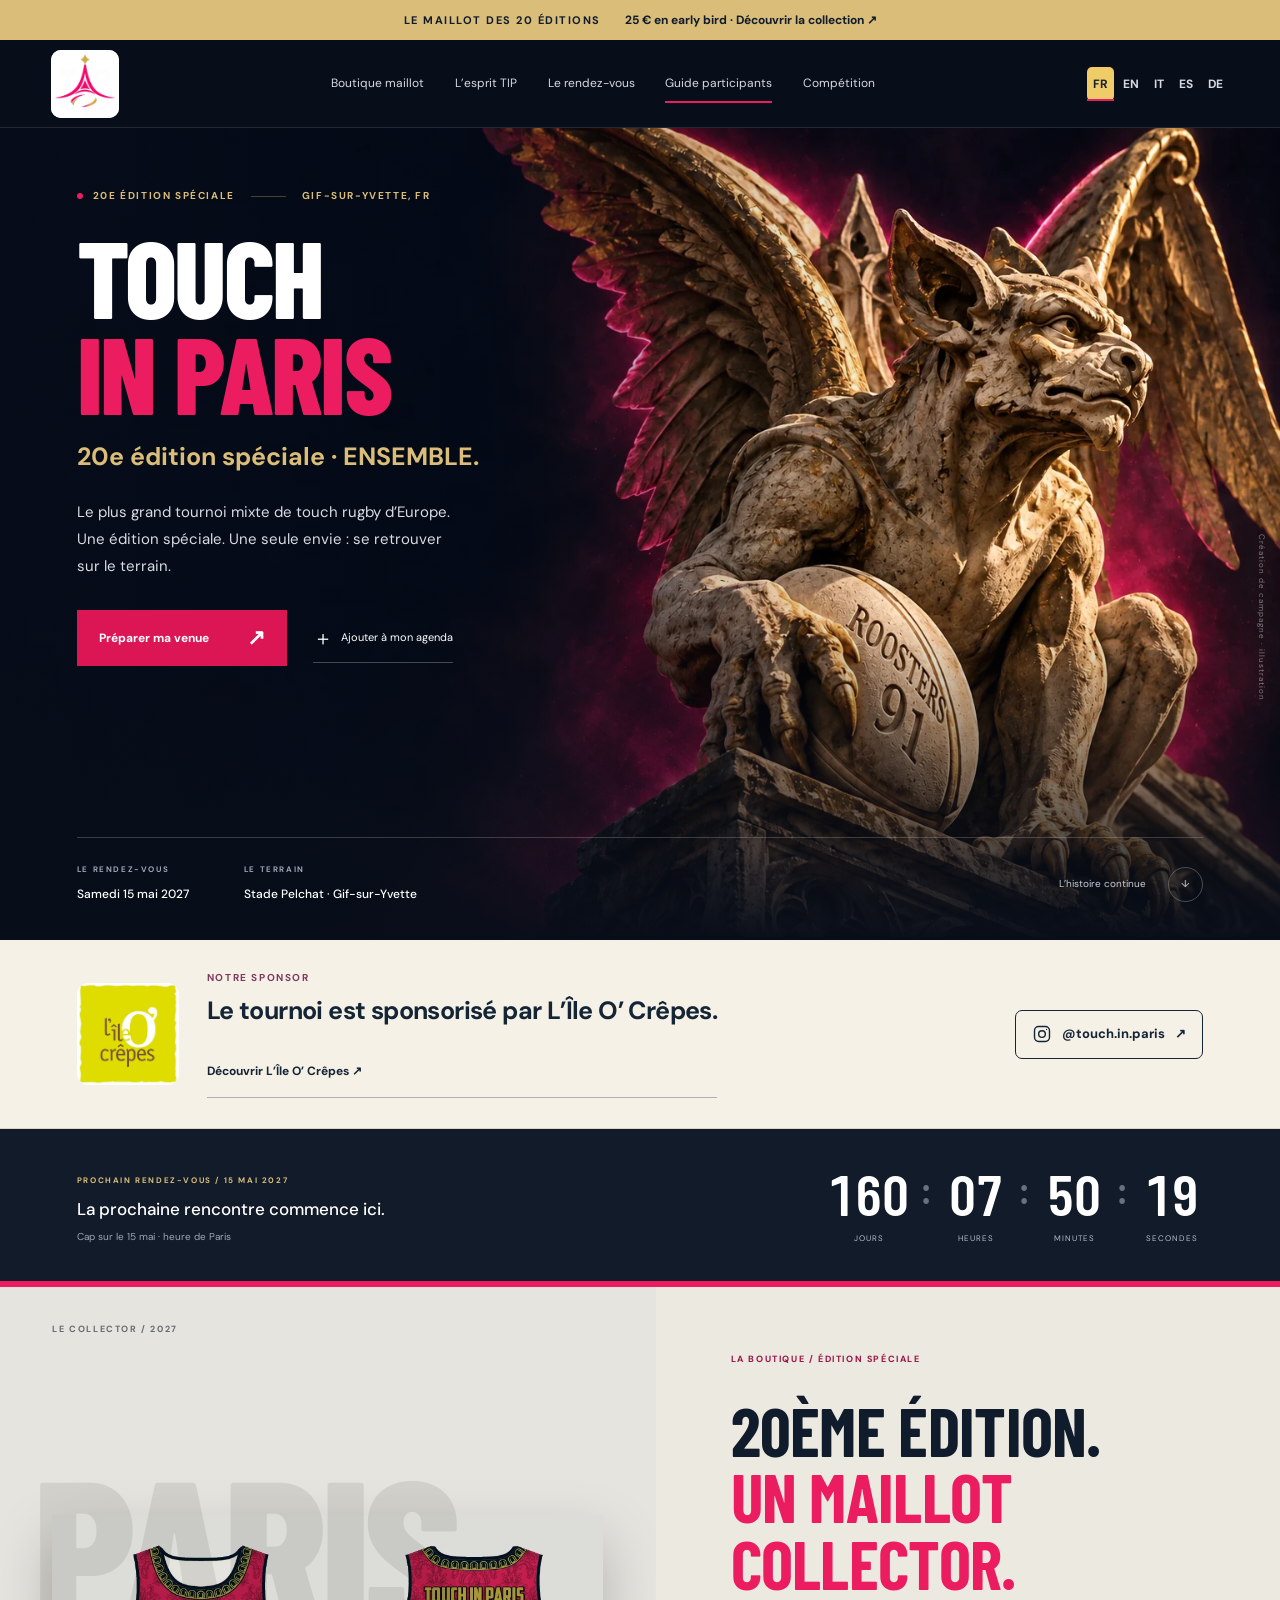
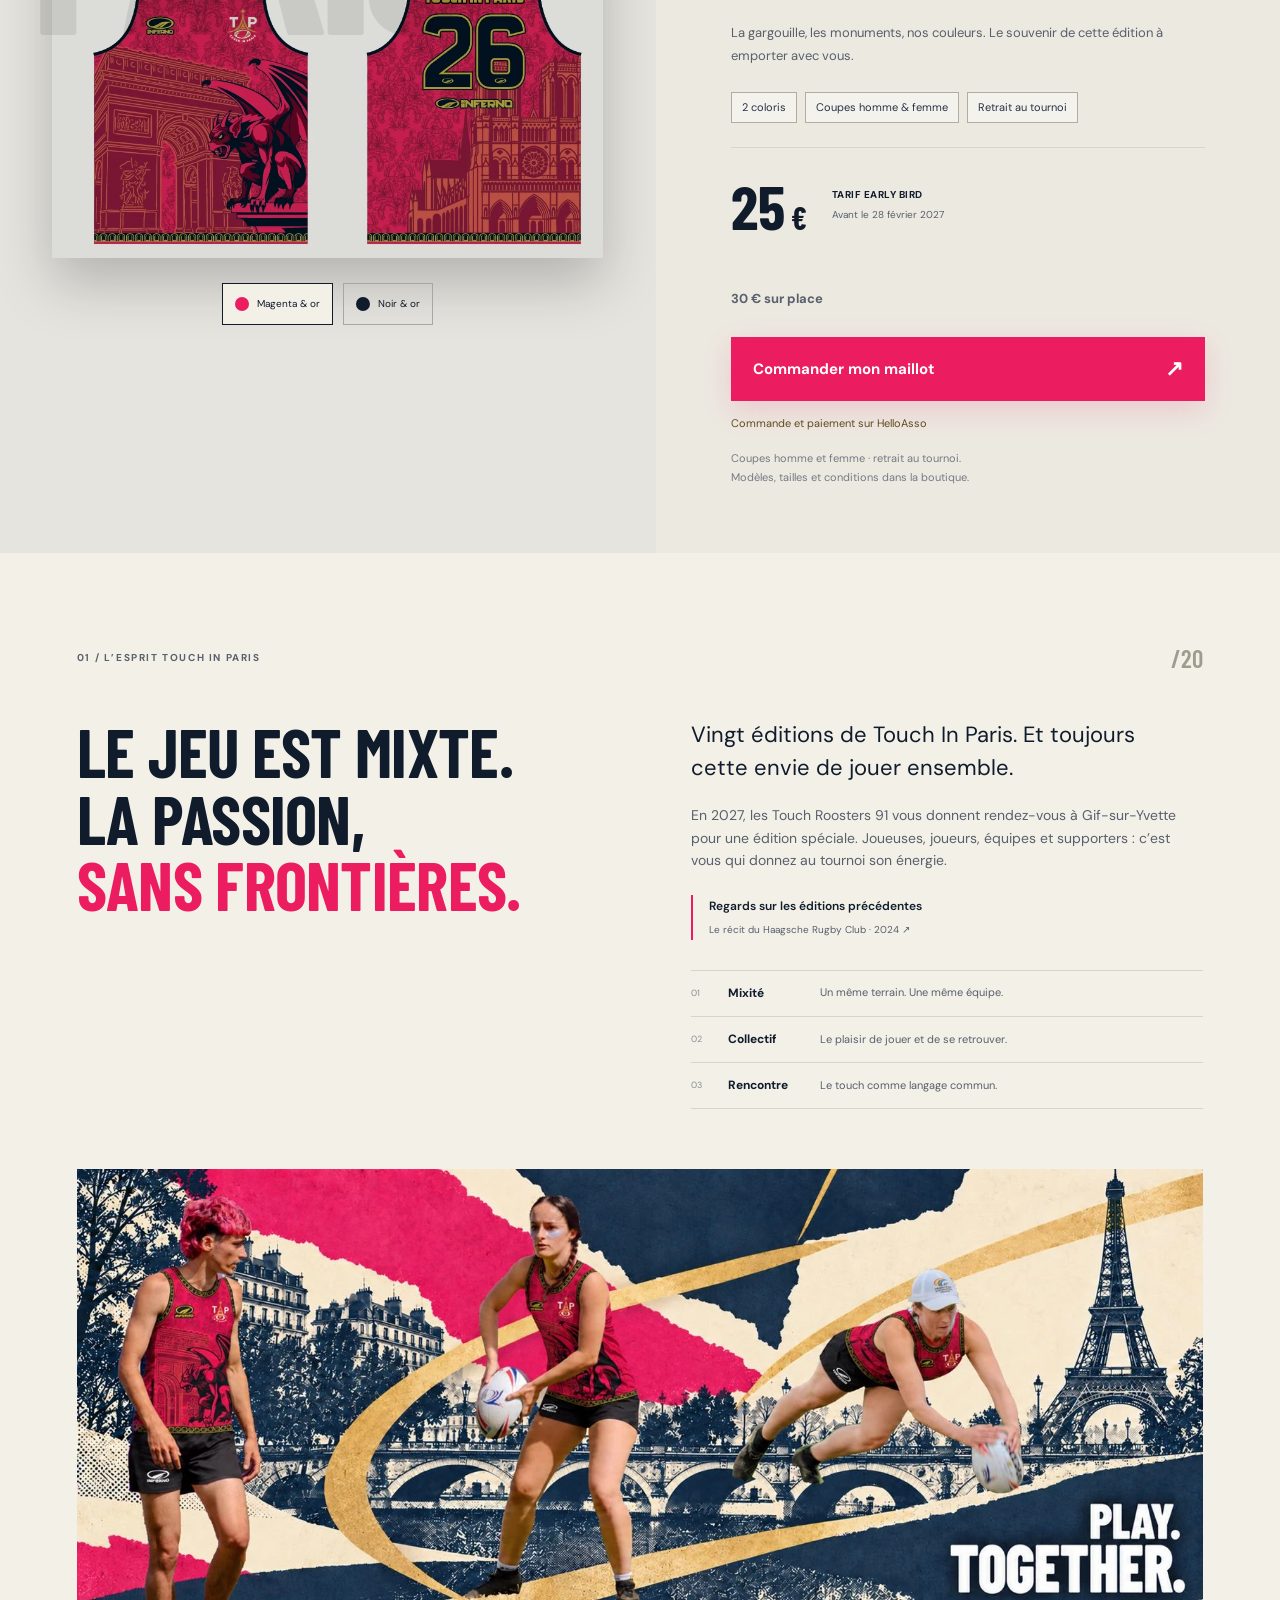
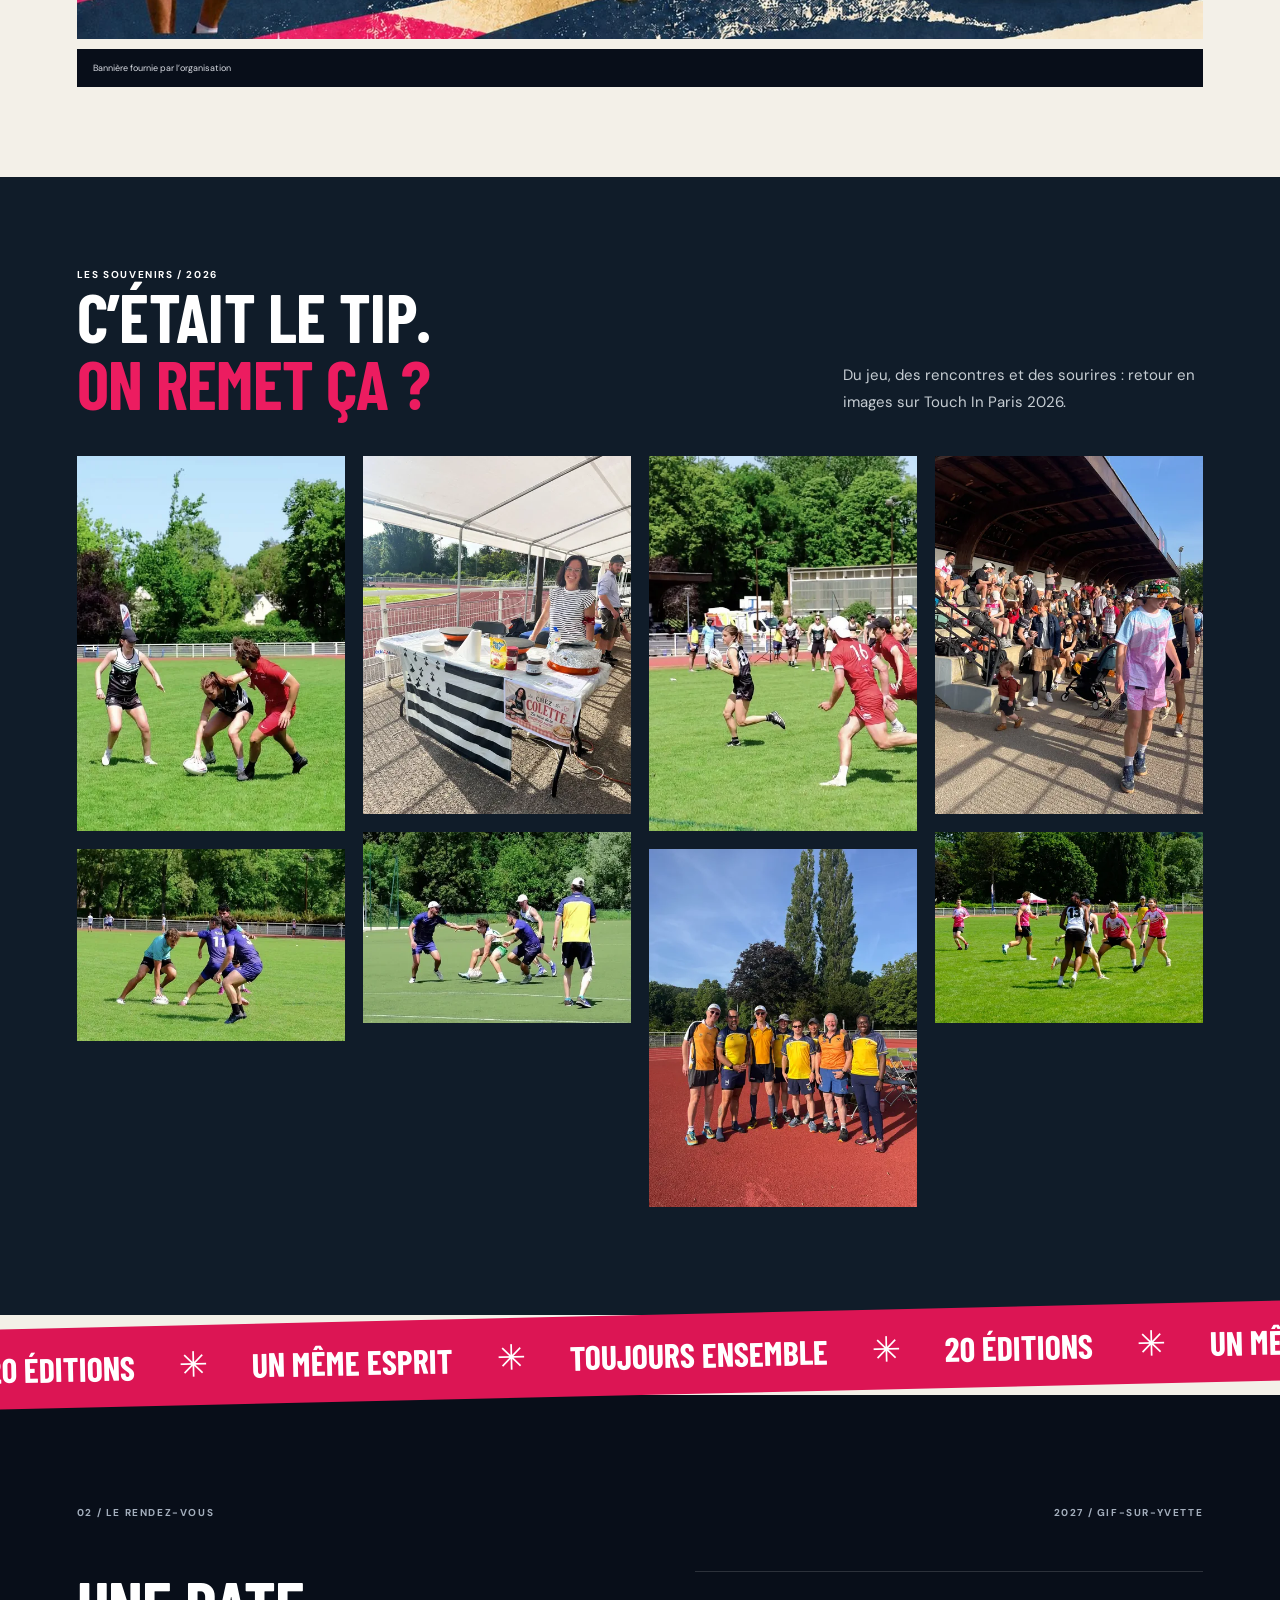
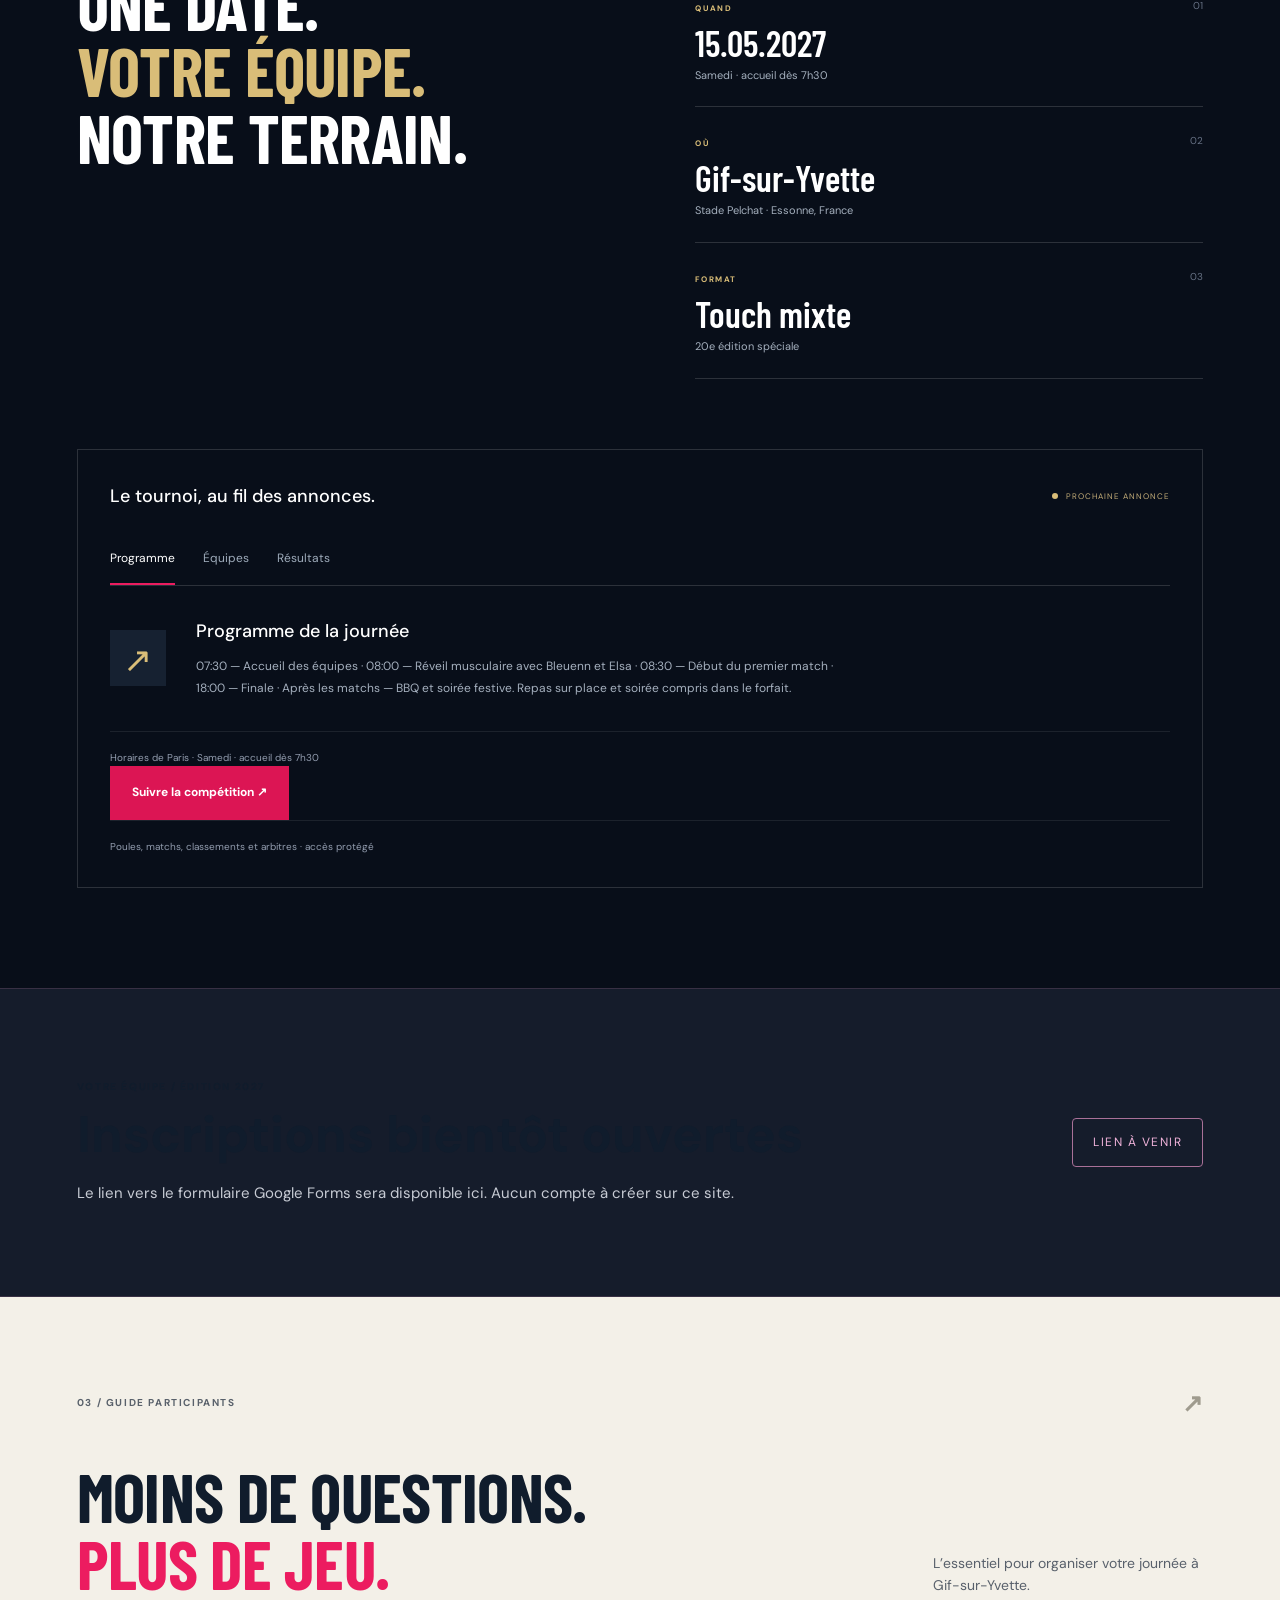
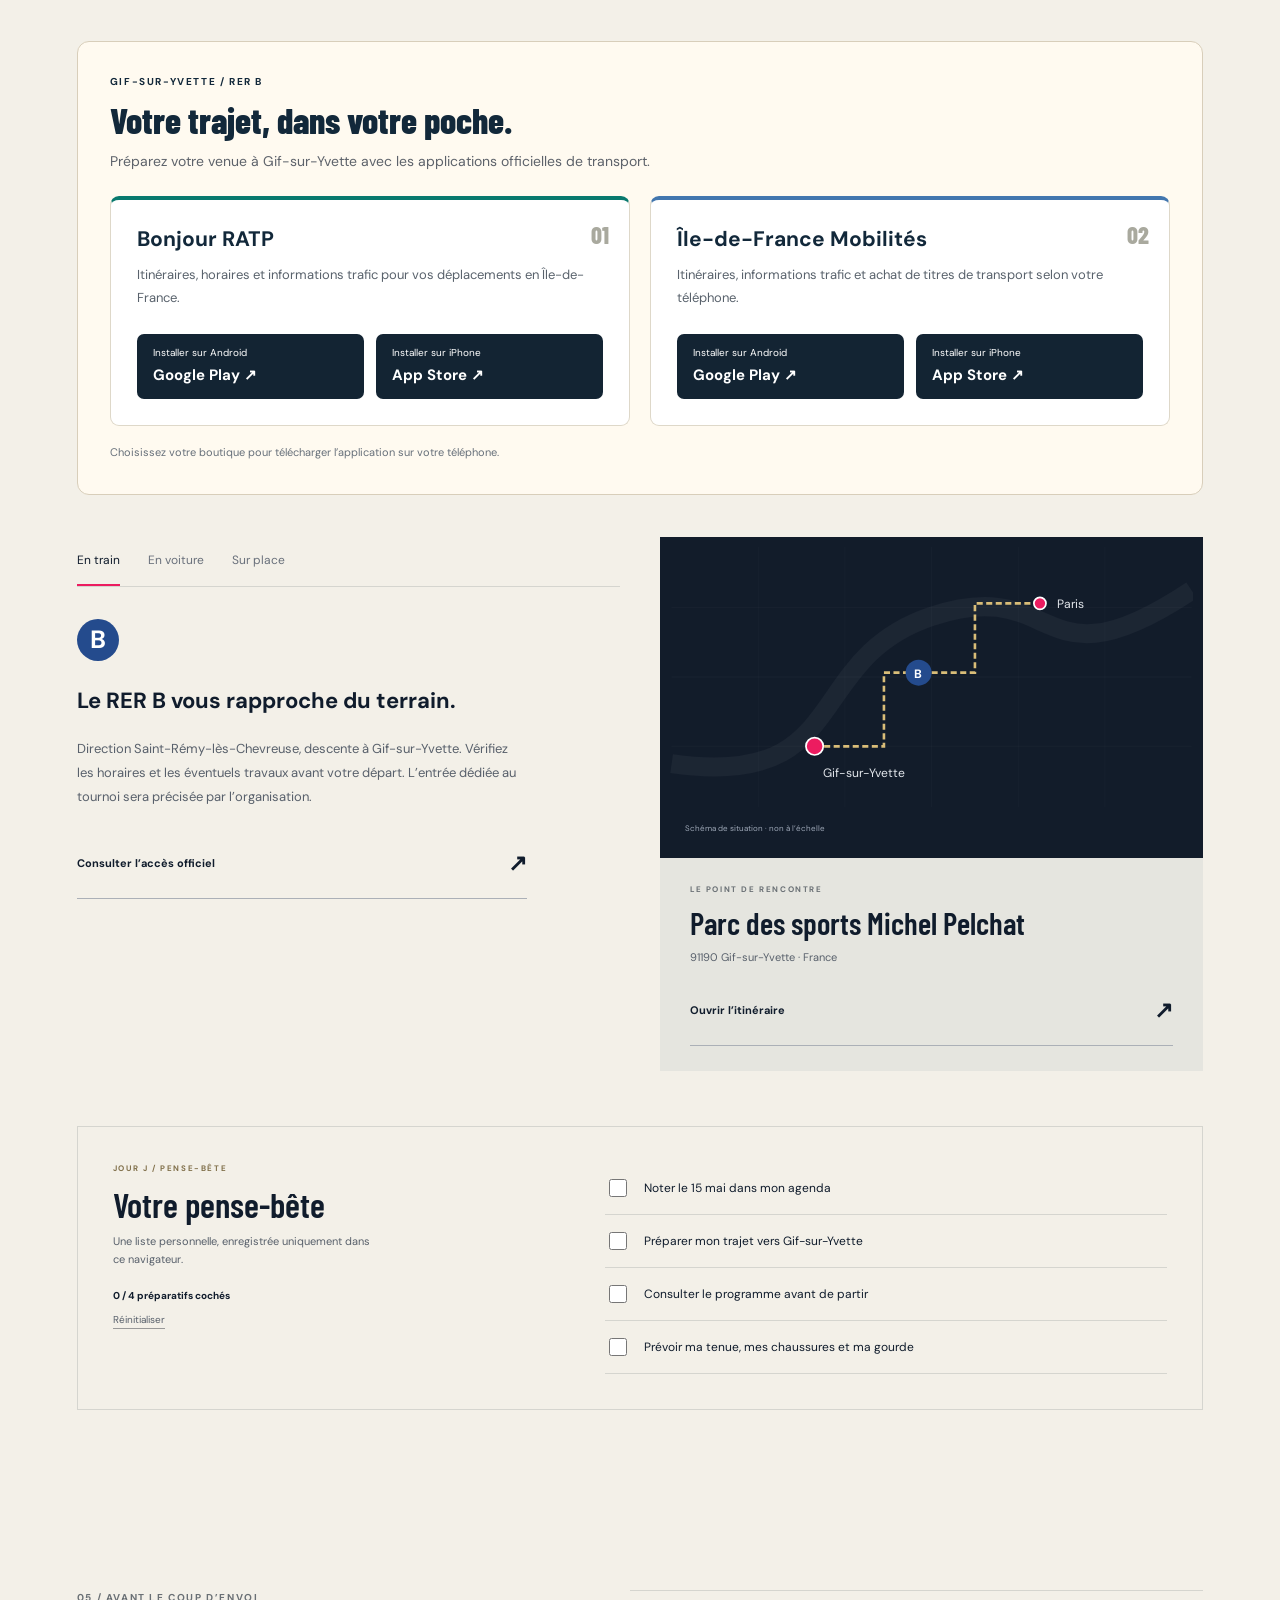
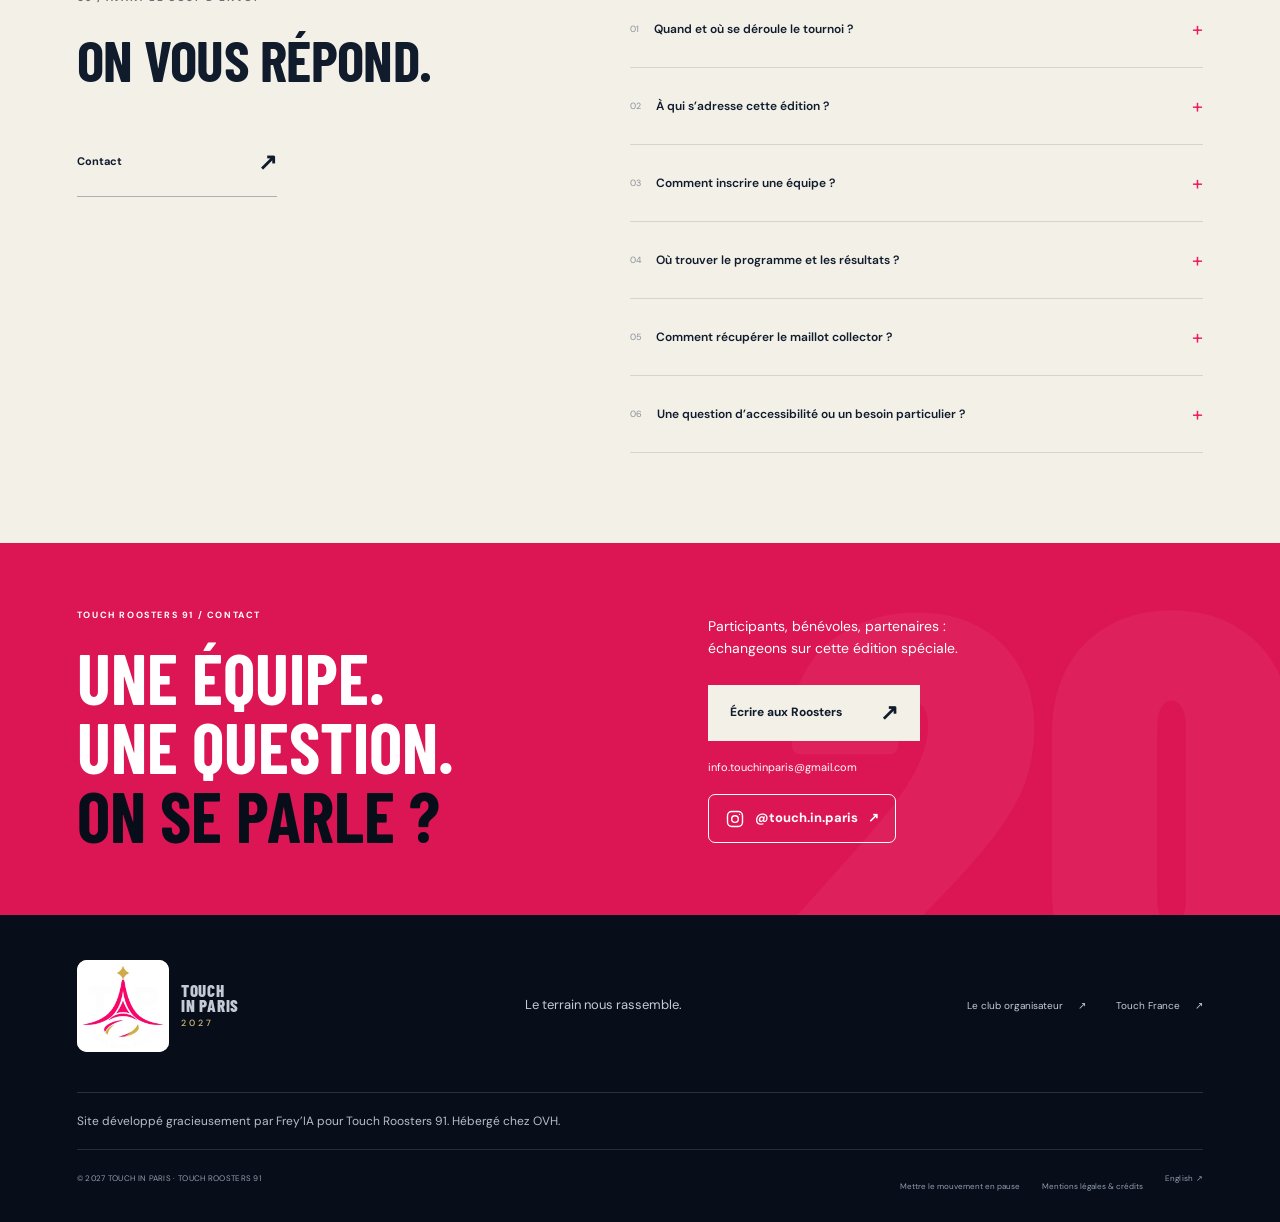
==== commit fae40b1a: "Add files via upload Commentaires retirés" ====
--- a/index.html
+++ b/index.html
@@ -5,7 +5,7 @@
 <section class="countdown-bar" aria-label="Compte à rebours"><div><span class="overline">PROCHAIN RENDEZ-VOUS / 15 MAI 2027</span><h2>La prochaine rencontre commence ici.</h2><p>Cap sur le 15 mai · heure de Paris</p></div><div class="countdown" role="timer" aria-label="Cap sur le 15 mai · heure de Paris" data-day="C’est le jour du tournoi." data-ended="Merci pour cette 20e édition."><div><strong data-count="0">--</strong><span>jours</span></div><div><strong data-count="1">--</strong><span>heures</span></div><div><strong data-count="2">--</strong><span>minutes</span></div><div><strong data-count="3">--</strong><span>secondes</span></div></div></section>
 <section id="collector" class="collector"><div class="jersey-stage"><span class="overline">LE COLLECTOR / 2027</span><span class="jersey-backdrop" aria-hidden="true">PARIS</span><img id="jersey" src="/assets/maillot-magenta.017dafd25935.webp" width="906" height="564" loading="eager" alt="Maillot collector, vues de face et de dos — Magenta & or"><div class="color-controls" role="group" aria-label="Coloris"><button type="button" data-color="magenta" data-alt="Maillot collector, vues de face et de dos — Magenta & or" aria-pressed="true"><span class="swatch magenta"></span>Magenta & or</button><button type="button" data-color="noir" data-alt="Maillot collector, vues de face et de dos — Noir & or" aria-pressed="false"><span class="swatch black"></span>Noir & or</button></div></div><div class="collector-copy"><p class="overline">LA BOUTIQUE / ÉDITION SPÉCIALE</p><h2 class="display">20ème édition.<br><em>Un maillot collector.</em></h2><p>La gargouille, les monuments, nos couleurs. Le souvenir de cette édition à emporter avec vous.</p><div class="shop-details"><span>2 coloris</span><span>Coupes homme & femme</span><span>Retrait au tournoi</span></div><div class="price-row"><strong>25<span> €</span></strong><span>Tarif early bird<small>Avant le 28 février 2027</small></span></div><p class="onsite-price"><strong>30 € sur place</strong></p><a class="button pink" href="https://www.helloasso.com/associations/touch-roosters-91/boutiques/maillot-collector-touch-in-paris-2027" target="_blank" rel="noopener noreferrer">Commander mon maillot<span aria-hidden="true">↗</span></a><p class="shop-payment">Commande et paiement sur HelloAsso</p><p class="shop-note">Coupes homme et femme · retrait au tournoi.<br>Modèles, tailles et conditions dans la boutique.</p></div></section>
 <section id="spirit" class="story section"><div class="section-top"><p class="overline">01 / L’ESPRIT TOUCH IN PARIS</p><span class="index-mark">/20</span></div><div class="story-grid"><h2 class="display reveal">Le jeu est mixte.<br>La passion,<br><em>sans frontières.</em></h2><div class="story-copy reveal"><p class="lead">Vingt éditions de Touch In Paris. Et toujours cette envie de jouer ensemble.</p><p>En 2027, les Touch Roosters 91 vous donnent rendez-vous à Gif-sur-Yvette pour une édition spéciale. Joueuses, joueurs, équipes et supporters : c’est vous qui donnez au tournoi son énergie.</p><a class="archive-link" href="https://haagscherugbyclub.nl/touch-in-paris-tournament/" target="_blank" rel="noopener noreferrer">Regards sur les éditions précédentes<span>Le récit du Haagsche Rugby Club · 2024 ↗</span></a><div class="values"><div><span class="value-number">01</span><h3>Mixité</h3><p>Un même terrain. Une même équipe.</p></div><div><span class="value-number">02</span><h3>Collectif</h3><p>Le plaisir de jouer et de se retrouver.</p></div><div><span class="value-number">03</span><h3>Rencontre</h3><p>Le touch comme langage commun.</p></div></div></div></div><figure class="action-art supplied-banner"><img src="/assets/tip-banner-optimized.d93a05a84044.webp" width="1600" height="667" loading="lazy" alt="Touch In Paris · Play. Together."><figcaption>Bannière fournie par l’organisation</figcaption></figure></section>
-<section class="gallery-section section" id="memories" aria-labelledby="gallery-title"><p class="overline">LES SOUVENIRS / 2026</p><div class="gallery-heading"><h2 class="display" id="gallery-title">C’était le TIP.<br><em>On remet ça ?</em></h2><p>Du jeu, des rencontres et des sourires : retour en images sur Touch In Paris 2026.</p></div><div class="gallery-grid"><button class="gallery-item" type="button" data-photo="/assets/tip-2026-1-full.be6c14c9a203.webp" aria-label="Agrandir la photo : Remise en jeu entre les équipes en noir et en rouge"><img src="/assets/tip-2026-1-thumb.27da6f30fa41.webp" width="871" height="1220" loading="lazy" decoding="async" alt="Remise en jeu entre les équipes en noir et en rouge"><span aria-hidden="true">01 / 2026 <b>↗</b></span></button><button class="gallery-item" type="button" data-photo="/assets/tip-2026-2-full.707753f0a61d.webp" aria-label="Agrandir la photo : Rencontre entre les équipes en turquoise et en violet"><img src="/assets/tip-2026-2-thumb.0b65741d89d2.webp" width="1080" height="771" loading="lazy" decoding="async" alt="Rencontre entre les équipes en turquoise et en violet"><span aria-hidden="true">02 / 2026 <b>↗</b></span></button><button class="gallery-item" type="button" data-photo="/assets/tip-2026-3-full.61b87af12d8f.webp" aria-label="Agrandir la photo : Le stand de crêpes Chez Colette"><img src="/assets/tip-2026-3-thumb.c9dd6c95f869.webp" width="3024" height="4032" loading="lazy" decoding="async" alt="Le stand de crêpes Chez Colette"><span aria-hidden="true">03 / 2026 <b>↗</b></span></button><button class="gallery-item" type="button" data-photo="/assets/tip-2026-4-full.024a7588b396.webp" aria-label="Agrandir la photo : Action de jeu sous le regard de l’arbitre"><img src="/assets/tip-2026-4-thumb.6c13e8d6fe44.webp" width="1080" height="771" loading="lazy" decoding="async" alt="Action de jeu sous le regard de l’arbitre"><span aria-hidden="true">04 / 2026 <b>↗</b></span></button><button class="gallery-item" type="button" data-photo="/assets/tip-2026-5-full.316afff2d353.webp" aria-label="Agrandir la photo : Course avec le ballon face à la défense en rouge"><img src="/assets/tip-2026-5-thumb.1da5578dc3a6.webp" width="930" height="1302" loading="lazy" decoding="async" alt="Course avec le ballon face à la défense en rouge"><span aria-hidden="true">05 / 2026 <b>↗</b></span></button><button class="gallery-item" type="button" data-photo="/assets/tip-2026-6-full.b61a1e38ee6e.webp" aria-label="Agrandir la photo : Photo de groupe des arbitres"><img src="/assets/tip-2026-6-thumb.d625b22ebf21.webp" width="3024" height="4032" loading="lazy" decoding="async" alt="Photo de groupe des arbitres"><span aria-hidden="true">06 / 2026 <b>↗</b></span></button><button class="gallery-item" type="button" data-photo="/assets/tip-2026-7-full.0c5992a3d41e.webp" aria-label="Agrandir la photo : Participants et supporters dans les tribunes"><img src="/assets/tip-2026-7-thumb.96116f5623e6.webp" width="2509" height="3345" loading="lazy" decoding="async" alt="Participants et supporters dans les tribunes"><span aria-hidden="true">07 / 2026 <b>↗</b></span></button><button class="gallery-item" type="button" data-photo="/assets/tip-2026-8-full.5c7f2e64d362.webp" aria-label="Agrandir la photo : Rencontre de touch mixte entre les équipes en rose et en noir"><img src="/assets/tip-2026-8-thumb.35b058744903.webp" width="3738" height="2670" loading="lazy" decoding="async" alt="Rencontre de touch mixte entre les équipes en rose et en noir"><span aria-hidden="true">08 / 2026 <b>↗</b></span></button></div><p class="gallery-credit">Photos de Touch In Paris 2026 fournies par l’organisation.</p></section><dialog class="photo-dialog" id="photo-viewer" aria-label="Touch In Paris 2026"><button type="button" class="photo-close" aria-label="Fermer">×</button><img alt=""><div class="photo-toolbar"><button type="button" class="photo-prev" aria-label="Photo précédente">←</button><p class="photo-caption" aria-live="polite"></p><button type="button" class="photo-next" aria-label="Photo suivante">→</button></div></dialog>
+<section class="gallery-section section" id="memories" aria-labelledby="gallery-title"><p class="overline">LES SOUVENIRS / 2026</p><div class="gallery-heading"><h2 class="display" id="gallery-title">C’était le TIP.<br><em>On remet ça ?</em></h2><p>Du jeu, des rencontres et des sourires : retour en images sur Touch In Paris 2026.</p></div><div class="gallery-grid"><button class="gallery-item" type="button" data-photo="/assets/tip-2026-1-full.be6c14c9a203.webp" aria-label="Agrandir la photo : Remise en jeu entre les équipes en noir et en rouge"><img src="/assets/tip-2026-1-thumb.27da6f30fa41.webp" width="871" height="1220" loading="lazy" decoding="async" alt="Remise en jeu entre les équipes en noir et en rouge"></button><button class="gallery-item" type="button" data-photo="/assets/tip-2026-2-full.707753f0a61d.webp" aria-label="Agrandir la photo : Rencontre entre les équipes en turquoise et en violet"><img src="/assets/tip-2026-2-thumb.0b65741d89d2.webp" width="1080" height="771" loading="lazy" decoding="async" alt="Rencontre entre les équipes en turquoise et en violet"></button><button class="gallery-item" type="button" data-photo="/assets/tip-2026-3-full.61b87af12d8f.webp" aria-label="Agrandir la photo : Le stand de crêpes Chez Colette"><img src="/assets/tip-2026-3-thumb.c9dd6c95f869.webp" width="3024" height="4032" loading="lazy" decoding="async" alt="Le stand de crêpes Chez Colette"></button><button class="gallery-item" type="button" data-photo="/assets/tip-2026-4-full.024a7588b396.webp" aria-label="Agrandir la photo : Action de jeu sous le regard de l’arbitre"><img src="/assets/tip-2026-4-thumb.6c13e8d6fe44.webp" width="1080" height="771" loading="lazy" decoding="async" alt="Action de jeu sous le regard de l’arbitre"></button><button class="gallery-item" type="button" data-photo="/assets/tip-2026-5-full.316afff2d353.webp" aria-label="Agrandir la photo : Course avec le ballon face à la défense en rouge"><img src="/assets/tip-2026-5-thumb.1da5578dc3a6.webp" width="930" height="1302" loading="lazy" decoding="async" alt="Course avec le ballon face à la défense en rouge"></button><button class="gallery-item" type="button" data-photo="/assets/tip-2026-6-full.b61a1e38ee6e.webp" aria-label="Agrandir la photo : Photo de groupe des arbitres"><img src="/assets/tip-2026-6-thumb.d625b22ebf21.webp" width="3024" height="4032" loading="lazy" decoding="async" alt="Photo de groupe des arbitres"></button><button class="gallery-item" type="button" data-photo="/assets/tip-2026-7-full.0c5992a3d41e.webp" aria-label="Agrandir la photo : Participants et supporters dans les tribunes"><img src="/assets/tip-2026-7-thumb.96116f5623e6.webp" width="2509" height="3345" loading="lazy" decoding="async" alt="Participants et supporters dans les tribunes"></button><button class="gallery-item" type="button" data-photo="/assets/tip-2026-8-full.5c7f2e64d362.webp" aria-label="Agrandir la photo : Rencontre de touch mixte entre les équipes en rose et en noir"><img src="/assets/tip-2026-8-thumb.35b058744903.webp" width="3738" height="2670" loading="lazy" decoding="async" alt="Rencontre de touch mixte entre les équipes en rose et en noir"></button></div></section><dialog class="photo-dialog" id="photo-viewer" aria-label="Touch In Paris 2026"><button type="button" class="photo-close" aria-label="Fermer">×</button><img alt=""><div class="photo-toolbar"><button type="button" class="photo-prev" aria-label="Photo précédente">←</button><p class="photo-caption" aria-live="polite"></p><button type="button" class="photo-next" aria-label="Photo suivante">→</button></div></dialog>
 <div class="ticker" aria-hidden="true"><div><span>20 ÉDITIONS</span><i>✳</i><span>UN MÊME ESPRIT</span><i>✳</i><span>TOUJOURS ENSEMBLE</span><i>✳</i><span>20 ÉDITIONS</span><i>✳</i><span>UN MÊME ESPRIT</span><i>✳</i><span>TOUJOURS ENSEMBLE</span><i>✳</i></div></div>
 <section id="event" class="event-section section"><div class="section-top"><p class="overline">02 / LE RENDEZ-VOUS</p><span class="overline">2027 / GIF-SUR-YVETTE</span></div><div class="event-layout"><h2 class="display reveal">Une date.<br><em>Votre équipe.</em><br>Notre terrain.</h2><div class="event-facts"><div class="fact reveal"><span class="tiny">QUAND</span><h3>15.05.2027</h3><p>Samedi · accueil dès 7h30</p><span class="fact-index">01</span></div><div class="fact reveal"><span class="tiny">OÙ</span><h3>Gif-sur-Yvette</h3><p>Stade Pelchat · Essonne, France</p><span class="fact-index">02</span></div><div class="fact reveal"><span class="tiny">FORMAT</span><h3>Touch mixte</h3><p>20e édition spéciale</p><span class="fact-index">03</span></div></div></div><div class="competition reveal"><div class="competition-heading"><h3>Le tournoi, au fil des annonces.</h3><span class="status"><span class="dot"></span>PROCHAINE ANNONCE</span></div><div class="tabs" role="tablist" aria-label="Le rendez-vous"><button role="tab" id="comp-tab-0" aria-controls="comp-panel-0" aria-selected="true" tabindex="0">Programme</button><button role="tab" id="comp-tab-1" aria-controls="comp-panel-1" aria-selected="false" tabindex="-1">Équipes</button><button role="tab" id="comp-tab-2" aria-controls="comp-panel-2" aria-selected="false" tabindex="-1">Résultats</button></div><div id="comp-panel-0" role="tabpanel" aria-labelledby="comp-tab-0" ><div class="panel-icon" aria-hidden="true">↗</div><div><h4>Programme de la journée</h4><p>07:30 — Accueil des équipes · 08:00 — Réveil musculaire avec Bleuenn et Elsa · 08:30 — Début du premier match · 18:00 — Finale · Après les matchs — BBQ et soirée festive. Repas sur place et soirée compris dans le forfait.</p></div></div><div id="comp-panel-1" role="tabpanel" aria-labelledby="comp-tab-1" hidden><div class="panel-icon" aria-hidden="true">◎</div><div><h4>Les équipes se préparent</h4><p>La liste des équipes engagées pour 2027 n’est pas encore publiée. Retrouvez ici les clubs participants dès leur annonce.</p></div></div><div id="comp-panel-2" role="tabpanel" aria-labelledby="comp-tab-2" hidden><div class="panel-icon" aria-hidden="true">—</div><div><h4>Les rencontres restent à jouer</h4><p>Poules, scores et classements seront accessibles lorsque les informations de compétition seront disponibles.</p></div></div><p class="competition-note">Horaires de Paris · Samedi · accueil dès 7h30</p><a class="button pink competition-entry" href="/competition/?lang=fr">Suivre la compétition ↗</a><p class="competition-note">Poules, matchs, classements et arbitres · accès protégé</p></div></section>
 <section id="inscriptions" class="registration-band section" aria-labelledby="registration-title"><div><p class="overline">VOTRE ÉQUIPE / ÉDITION 2027</p><h2 id="registration-title">Inscriptions bientôt ouvertes</h2><p>Le lien vers le formulaire Google Forms sera disponible ici. Aucun compte à créer sur ce site.</p></div><span class="registration-status">LIEN À VENIR</span></section>
@@ -13,4 +13,4 @@
 
 <section id="faq" class="faq section"><div><p class="overline">05 / AVANT LE COUP D’ENVOI</p><h2 class="display">On vous répond.</h2><a class="text-link" href="mailto:info.touchinparis@gmail.com">Contact<span aria-hidden="true">↗</span></a></div><div class="questions"><details><summary><span class="q-index">01</span>Quand et où se déroule le tournoi ?<span class="q-plus" aria-hidden="true">+</span></summary><p>Samedi 15 mai 2027, accueil dès 7h30 au Parc des sports Michel Pelchat, 91190 Gif-sur-Yvette, France. L’entrée précise sera confirmée avant le tournoi.</p></details><details><summary><span class="q-index">02</span>À qui s’adresse cette édition ?<span class="q-plus" aria-hidden="true">+</span></summary><p>Touch In Paris 2027 est un tournoi mixte de touch rugby. Les conditions sportives de participation et les modalités d’inscription sont à confirmer auprès de l’organisation.</p></details><details><summary><span class="q-index">03</span>Comment inscrire une équipe ?<span class="q-plus" aria-hidden="true">+</span></summary><p>Inscriptions bientôt ouvertes. Un lien vers le formulaire Google Forms sera publié ici. Aucun compte à créer sur ce site. Les tarifs et les places disponibles seront précisés par l’organisation.</p></details><details><summary><span class="q-index">04</span>Où trouver le programme et les résultats ?<span class="q-plus" aria-hidden="true">+</span></summary><p>La rubrique « Le rendez-vous » regroupe les annonces. Le suivi détaillé des équipes, matchs et classements est accessible depuis la page Compétition, avec un accès protégé.</p></details><details><summary><span class="q-index">05</span>Comment récupérer le maillot collector ?<span class="q-plus" aria-hidden="true">+</span></summary><p>La page du collector prévoit un retrait sur place le samedi 15 mai 2027. Choisissez votre modèle et votre taille dans la boutique HelloAsso ; les conditions de commande y sont précisées.</p></details><details><summary><span class="q-index">06</span>Une question d’accessibilité ou un besoin particulier ?<span class="q-plus" aria-hidden="true">+</span></summary><p>Écrivez à info.touchinparis@gmail.com pour préparer votre accueil avec l’organisation. Les informations d’accessibilité propres au tournoi seront précisées avant l’événement.</p></details></div></section>
 <section class="contact-band"><div><p class="overline">TOUCH ROOSTERS 91 / CONTACT</p><h2>Une équipe.<br>Une question.<br><em>On se parle ?</em></h2></div><div><p>Participants, bénévoles, partenaires : échangeons sur cette édition spéciale.</p><a class="button light" href="mailto:info.touchinparis@gmail.com">Écrire aux Roosters<span aria-hidden="true">↗</span></a><p class="contact-email">info.touchinparis@gmail.com</p><a class="instagram-link" href="https://www.instagram.com/touch.in.paris/" aria-label="Suivre le tournoi sur Instagram · @touch.in.paris" target="_blank" rel="noopener noreferrer"><svg viewBox="0 0 24 24" width="20" height="20" fill="none" stroke="currentColor" stroke-width="1.7" aria-hidden="true"><rect x="3" y="3" width="18" height="18" rx="5"/><circle cx="12" cy="12" r="4"/><circle cx="17.5" cy="6.5" r=".8" fill="currentColor" stroke="none"/></svg><span>@touch.in.paris</span><span aria-hidden="true">↗</span></a></div><span class="contact-20" aria-hidden="true">20</span></section>
-</main><footer><div class="footer-main"><a class="brand" href="/fr/"><img class="tip-logo" src="/assets/tip-logo-optimized.e0677d0e77f4.webp" alt="Touch In Paris" width="1254" height="1254"><span class="brand-name">TOUCH<br>IN PARIS<span class="brand-year">2027</span></span></a><p>Le terrain nous rassemble.</p><div><a href="https://www.touchrugby91.com/" target="_blank" rel="noopener noreferrer">Le club organisateur<span aria-hidden="true">↗</span></a><a href="https://touchfrance.fr/" target="_blank" rel="noopener noreferrer">Touch France<span aria-hidden="true">↗</span></a></div></div><p class="development-credit">Site développé gracieusement par Frey’IA pour Touch Roosters 91. Hébergé chez OVH.</p><div class="footer-bottom"><span>© 2027 TOUCH IN PARIS · TOUCH ROOSTERS 91</span><div><button class="motion-toggle" data-pause="Mettre le mouvement en pause" data-resume="Réactiver le mouvement" aria-pressed="false">Mettre le mouvement en pause</button><button data-open-dialog>Mentions légales & crédits</button><a href="/en/" lang="en">English ↗</a></div></div></footer><dialog id="credits"><button class="dialog-close" aria-label="Fermer">×</button><p class="overline">TOUCH IN PARIS 2027</p><h2>À propos de ce site</h2><p>Touch In Paris 2027 · 20ème édition. Organisation : Touch Roosters 91. Contact : info.touchinparis@gmail.com. La gargouille de l’accueil est une illustration créée avec l’IA. Le logo, la bannière et les visuels du collector sont fournis par l’organisation. Le site public ne comporte aucun formulaire de collecte ni outil de mesure d’audience. Le pense-bête et la langue utilisent le stockage local du navigateur. L’espace compétition utilise un cookie de session pour la connexion. Les services externes appliquent leurs propres conditions. Site développé gracieusement par Frey’IA pour Touch Roosters 91. Hébergé chez OVH.</p><p class="legal-detail">Éditeur : Touch Roosters 91. Directeur de publication : Arnaud LEVEQUE. Hébergement : OVH.</p><a class="text-link" href="mailto:info.touchinparis@gmail.com">Contact<span aria-hidden="true">↗</span></a></dialog><script src="/language-preference.7ca8c36c5efc.js" defer></script><script src="/app.284753082d54.js" defer></script></body></html>+</main><footer><div class="footer-main"><a class="brand" href="/fr/"><img class="tip-logo" src="/assets/tip-logo-optimized.e0677d0e77f4.webp" alt="Touch In Paris" width="1254" height="1254"><span class="brand-name">TOUCH<br>IN PARIS<span class="brand-year">2027</span></span></a><p>Le terrain nous rassemble.</p><div><a href="https://www.touchrugby91.com/" target="_blank" rel="noopener noreferrer">Le club organisateur<span aria-hidden="true">↗</span></a><a href="https://touchfrance.fr/" target="_blank" rel="noopener noreferrer">Touch France<span aria-hidden="true">↗</span></a></div></div><p class="development-credit">Site développé gracieusement par Frey’IA pour Touch Roosters 91. Hébergé chez OVH.</p><div class="footer-bottom"><span>© 2027 TOUCH IN PARIS · TOUCH ROOSTERS 91</span><div><button class="motion-toggle" data-pause="Mettre le mouvement en pause" data-resume="Réactiver le mouvement" aria-pressed="false">Mettre le mouvement en pause</button><button data-open-dialog>Mentions légales & crédits</button><a href="/en/" lang="en">English ↗</a></div></div></footer><dialog id="credits"><button class="dialog-close" aria-label="Fermer">×</button><p class="overline">TOUCH IN PARIS 2027</p><h2>À propos de ce site</h2><p>Touch In Paris 2027 · 20ème édition. Organisation : Touch Roosters 91. Contact : info.touchinparis@gmail.com. La gargouille de l’accueil est une illustration créée avec l’IA. Le logo, la bannière et les visuels du collector sont fournis par l’organisation. Le site public ne comporte aucun formulaire de collecte ni outil de mesure d’audience. Le pense-bête et la langue utilisent le stockage local du navigateur. L’espace compétition utilise un cookie de session pour la connexion. Les services externes appliquent leurs propres conditions. Site développé gracieusement par Frey’IA pour Touch Roosters 91. Hébergé chez OVH.</p><p class="legal-detail">Éditeur : Touch Roosters 91. Directeur de publication : Arnaud LEVEQUE. Hébergement : OVH.</p><a class="text-link" href="mailto:info.touchinparis@gmail.com">Contact<span aria-hidden="true">↗</span></a></dialog><script src="/language-preference.7ca8c36c5efc.js" defer></script><script src="/app.55869258aa97.js" defer></script></body></html>
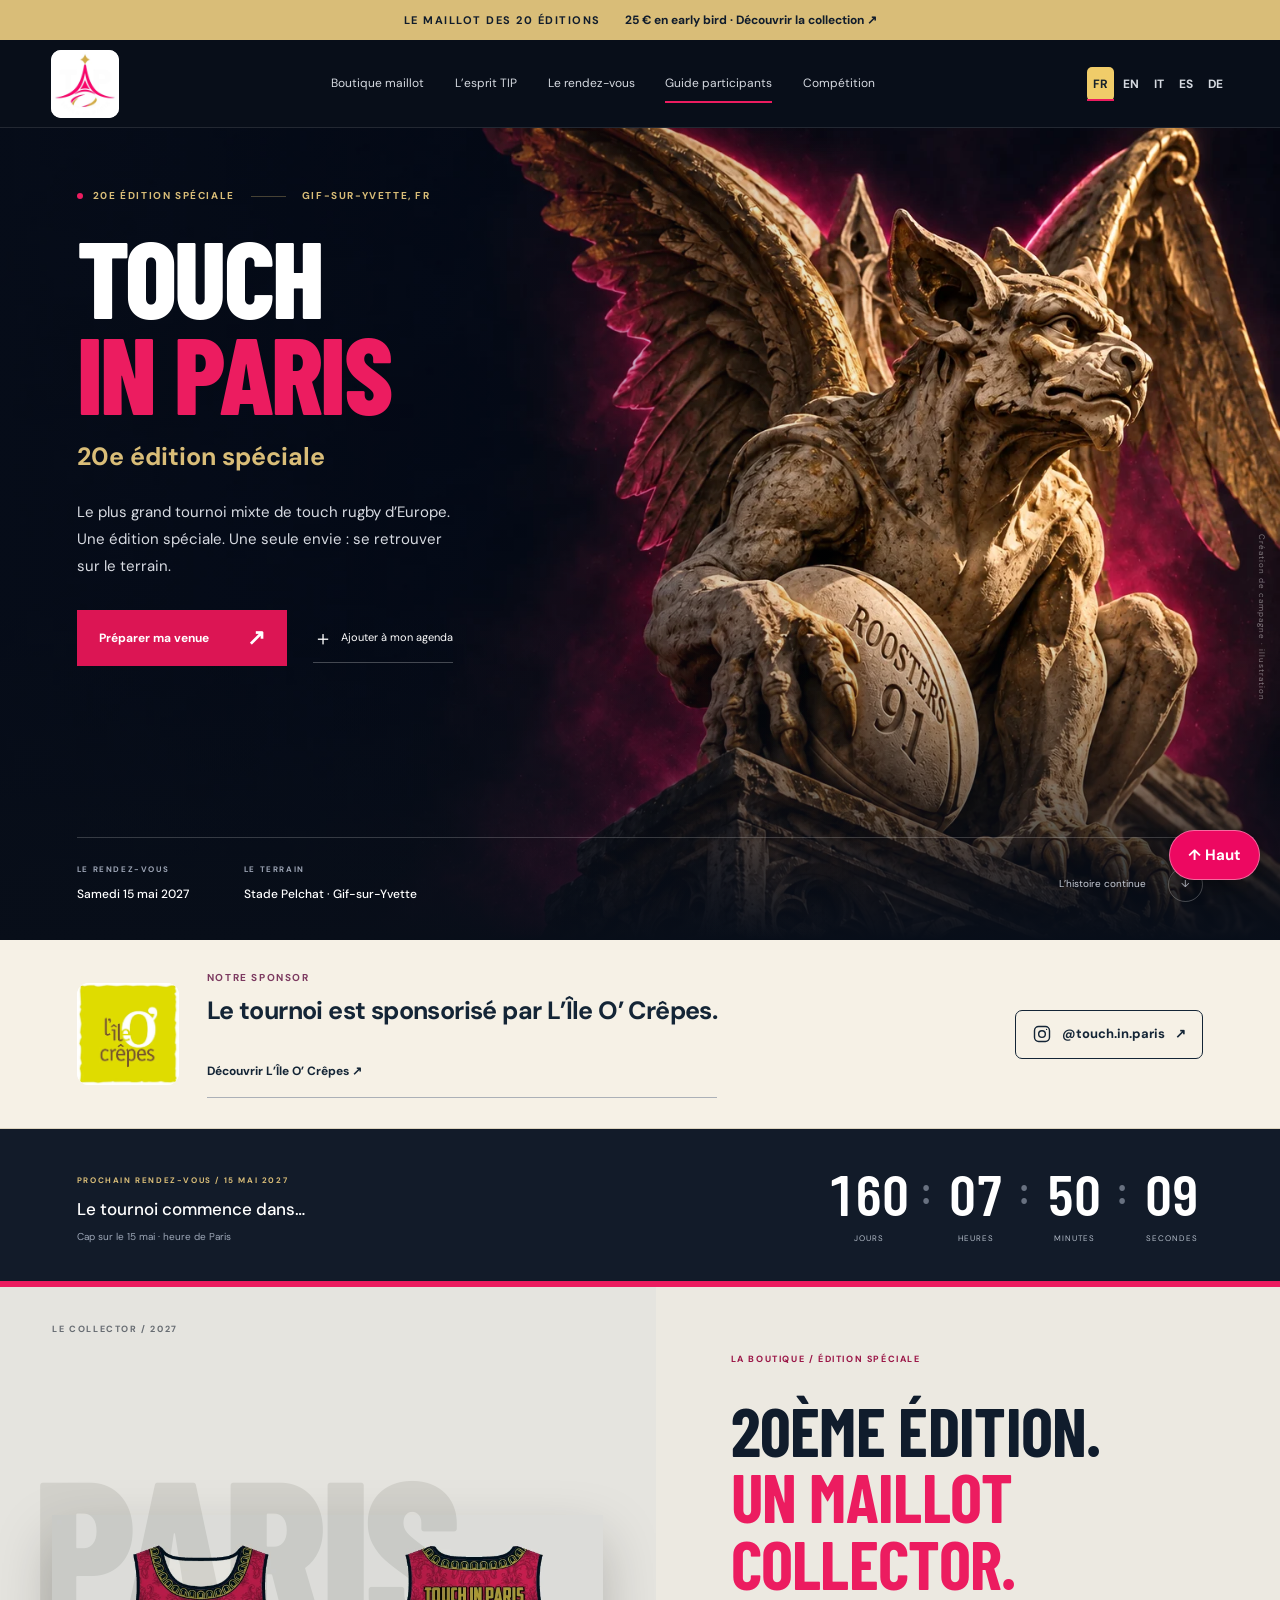
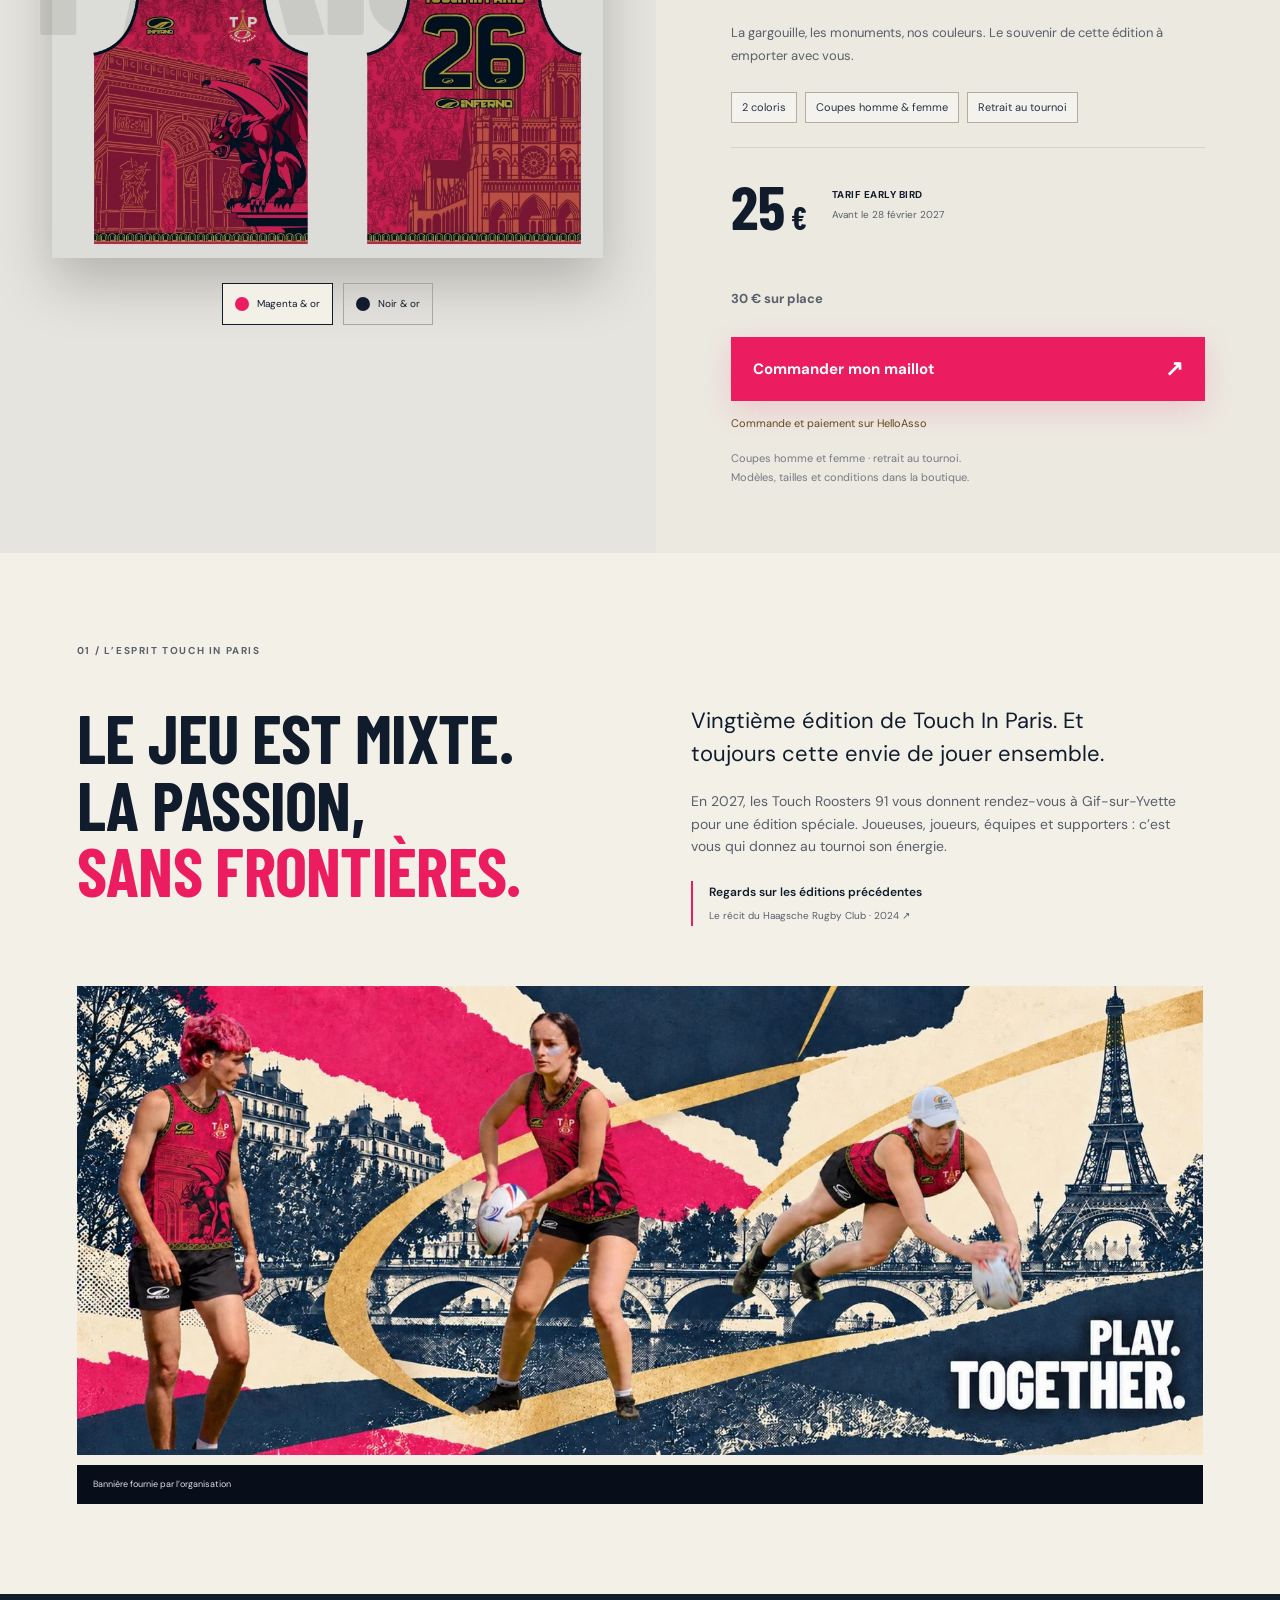
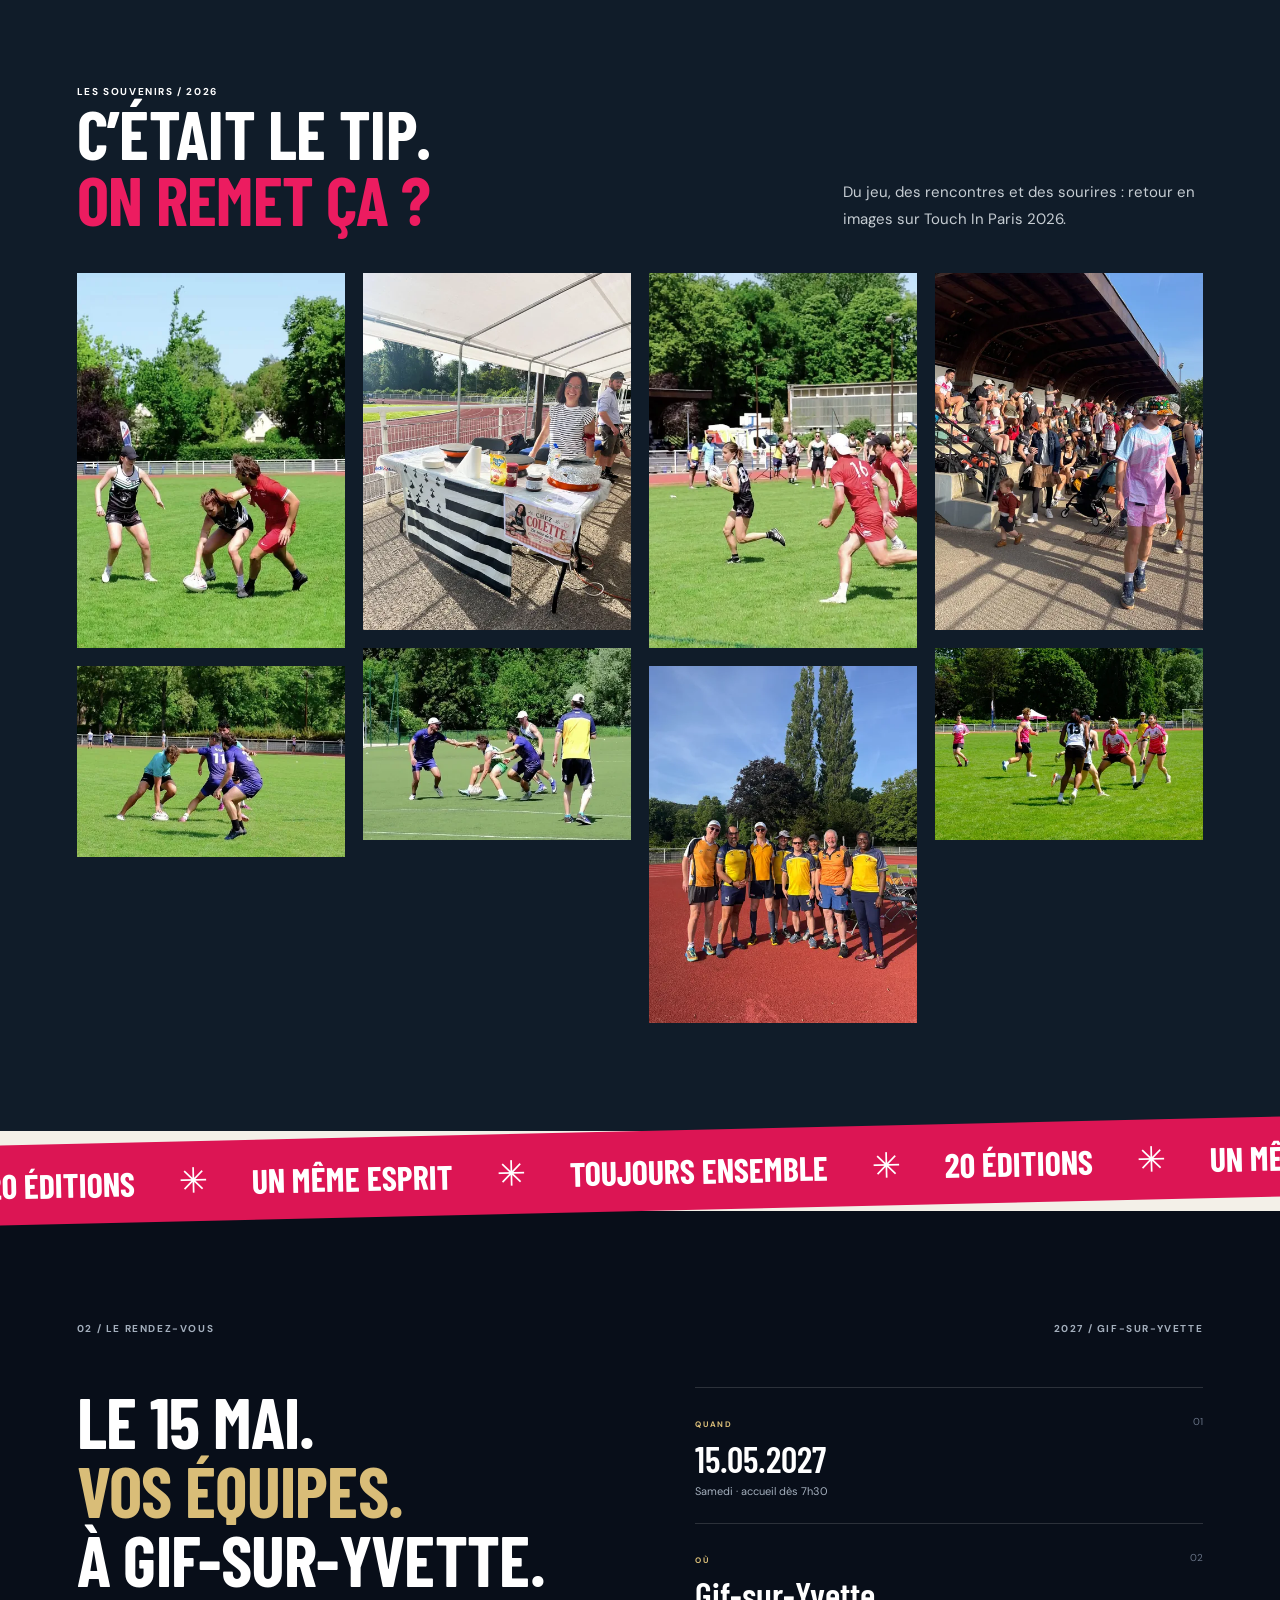
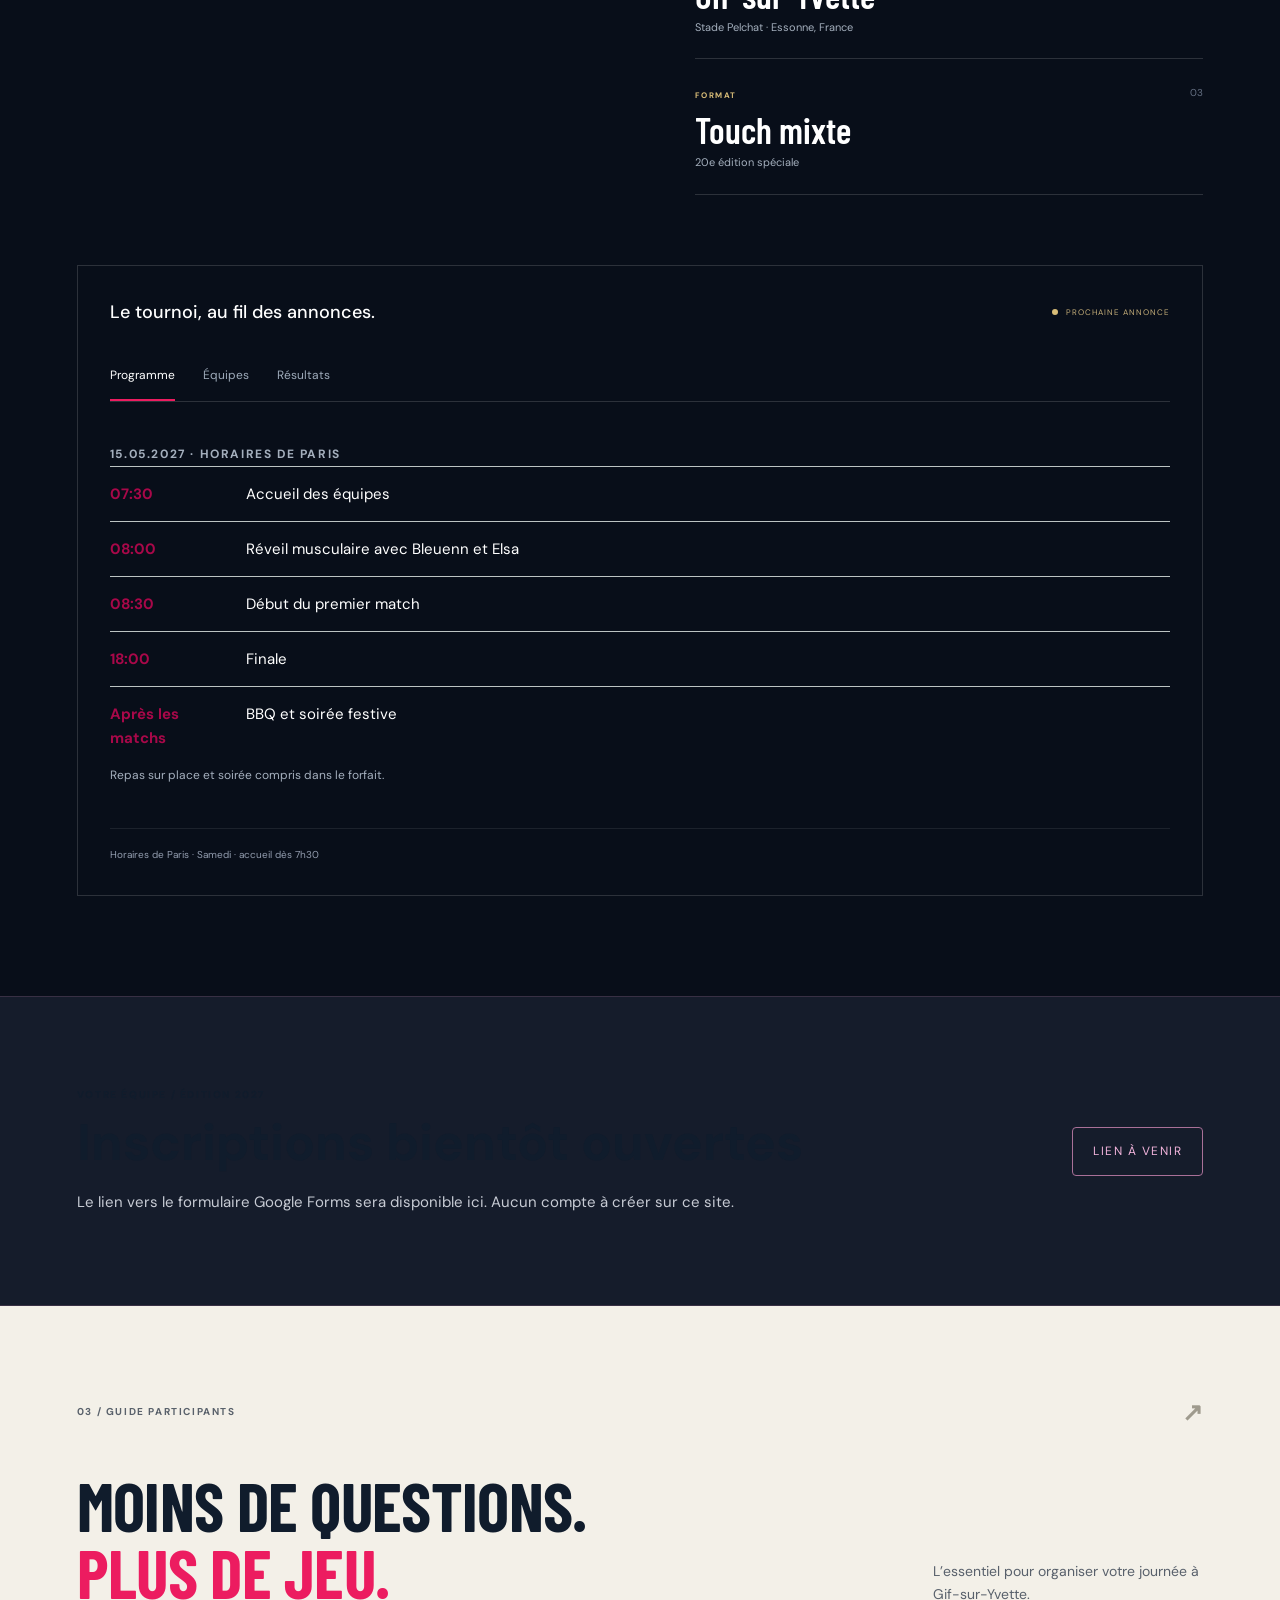
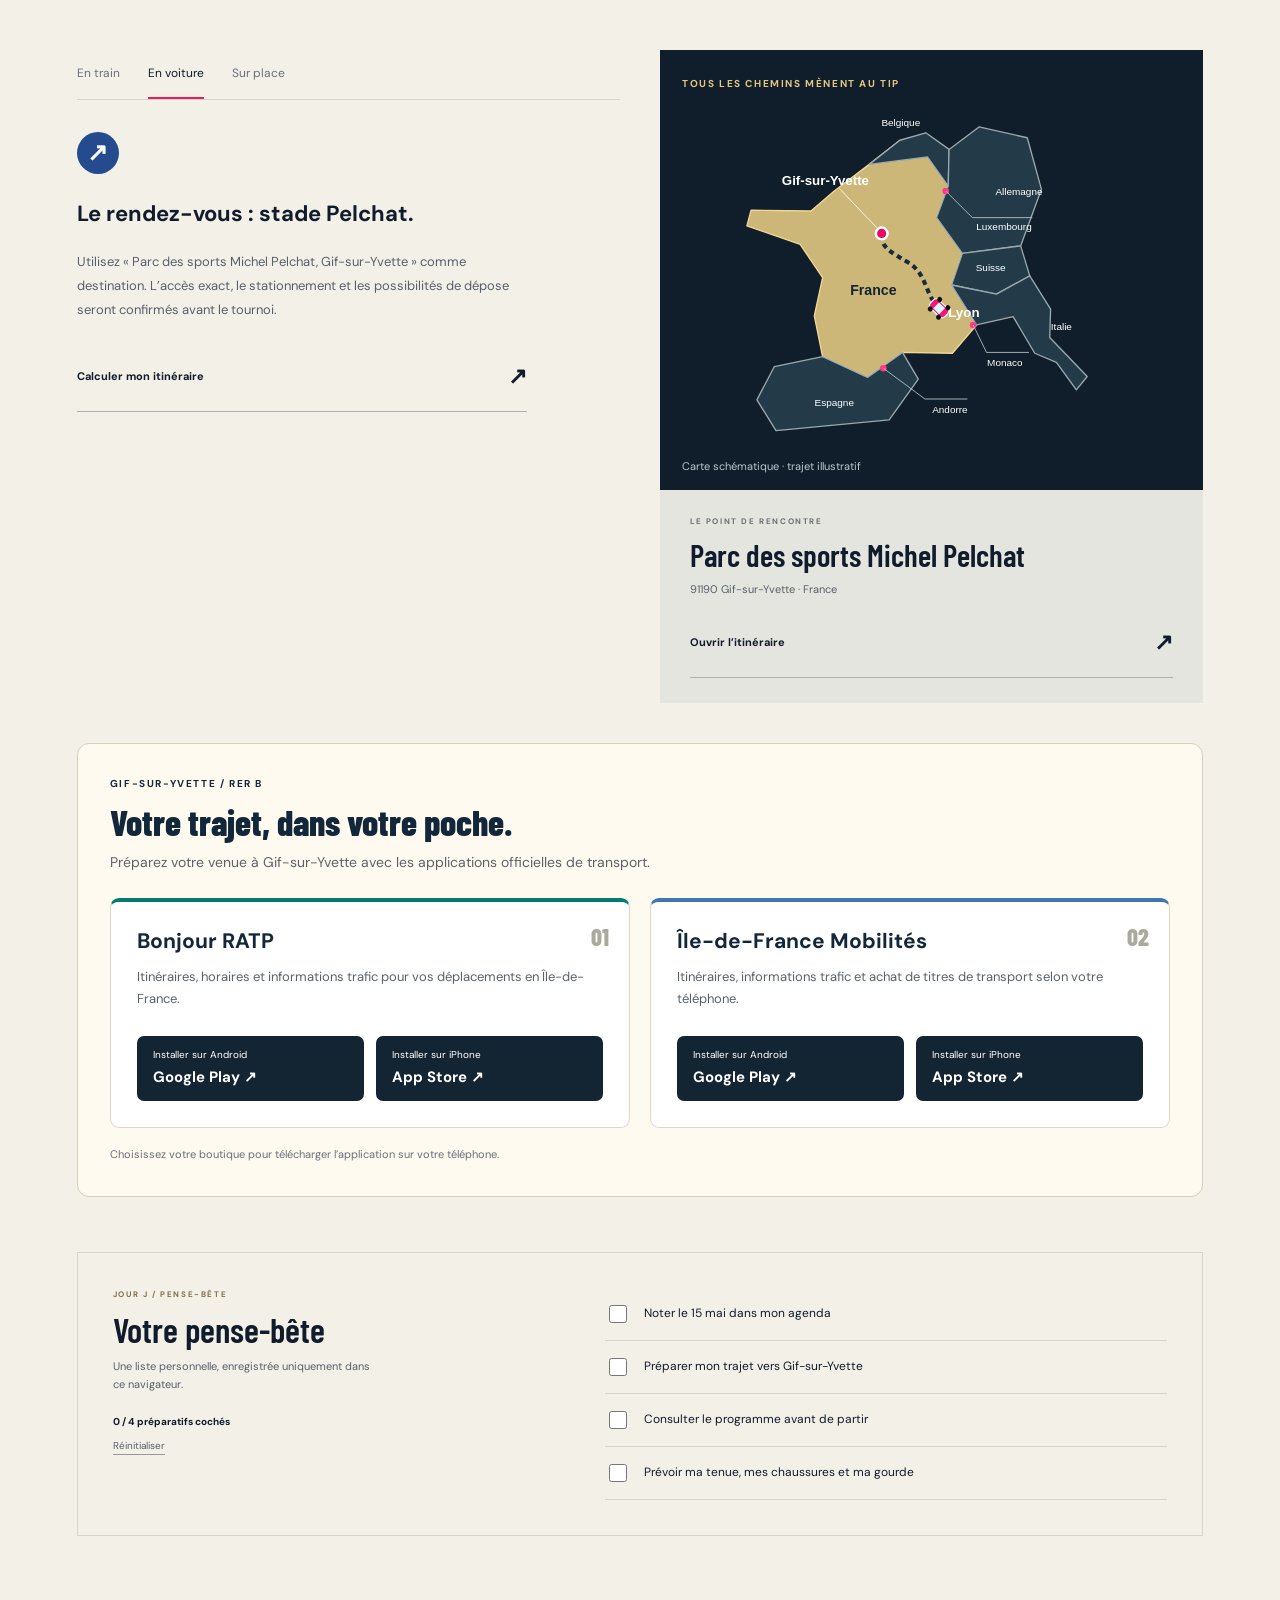
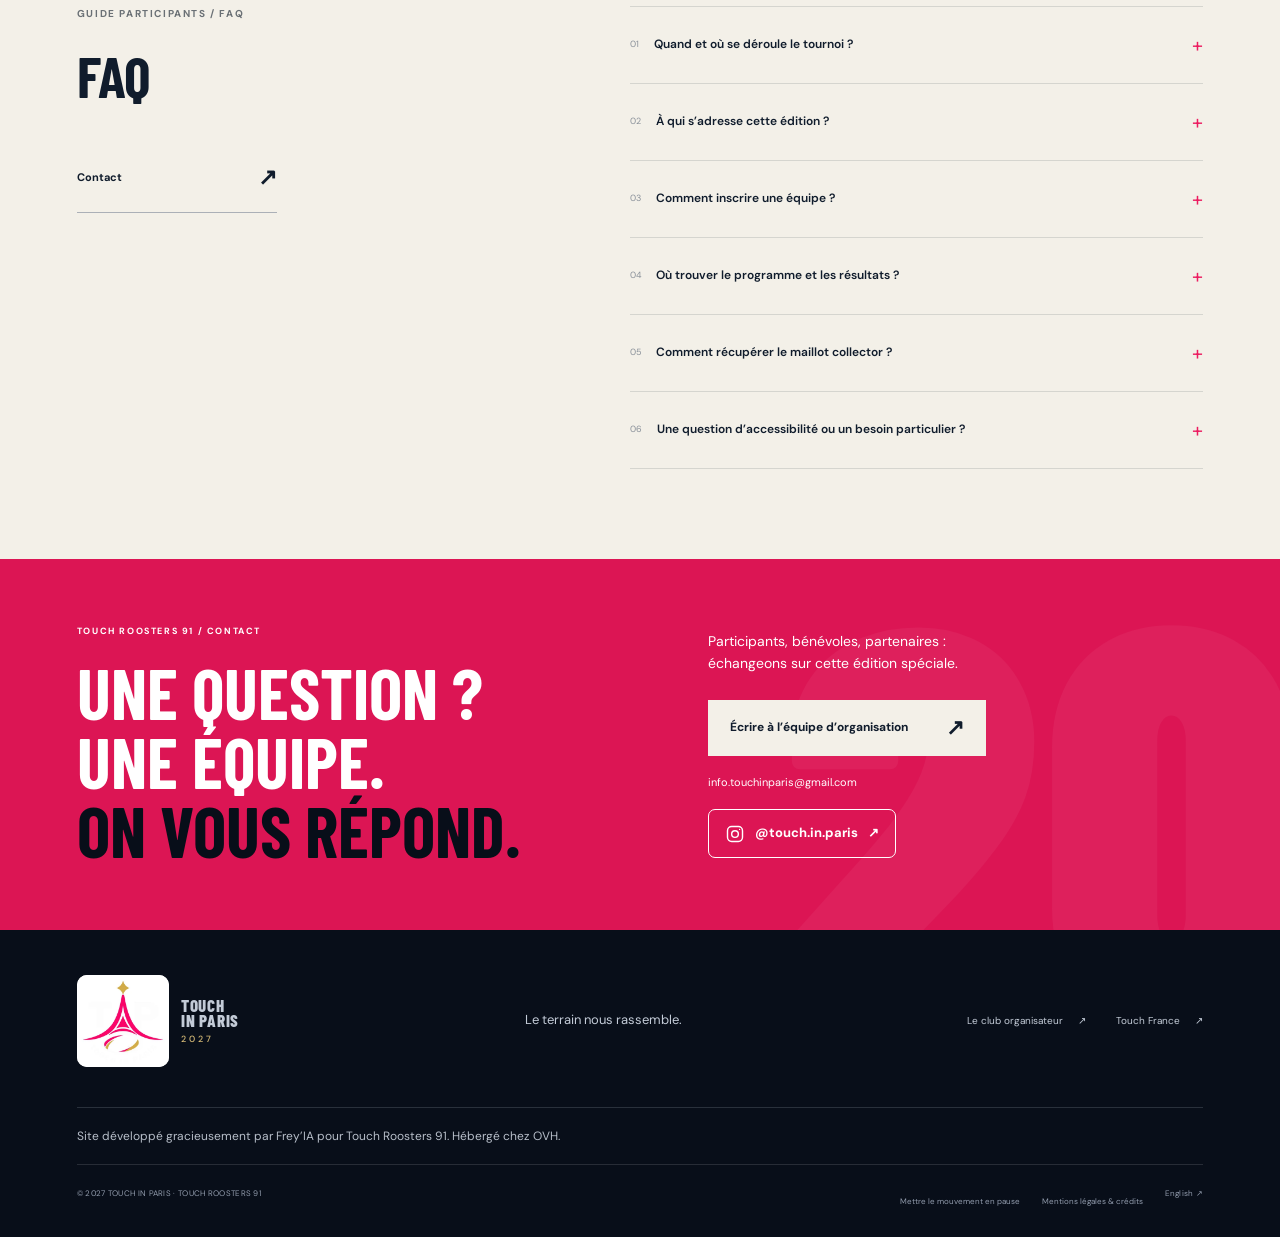
==== commit 99a28b96: "Add files via upload Remarques de Marima" ====
--- a/index.html
+++ b/index.html
@@ -1,16 +1,16 @@
-<!doctype html><html lang="fr"><head><meta charset="utf-8"><meta name="viewport" content="width=device-width,initial-scale=1"><title>Touch In Paris 2027 — La 20e. Ensemble.</title><meta name="description" content="La 20e édition de Touch In Paris. Tournoi mixte de touch rugby, samedi 15 mai 2027 au stade Pelchat à Gif-sur-Yvette. Préparez votre venue."><meta name="theme-color" content="#080e19"><link rel="icon" href="/assets/favicon.443a316e2661.svg"><link rel="canonical" href="https://touchinparis.touchroosters91.com/fr/"><link rel="alternate" hreflang="fr" href="https://touchinparis.touchroosters91.com/fr/"><link rel="alternate" hreflang="en" href="https://touchinparis.touchroosters91.com/en/"><link rel="alternate" hreflang="it" href="https://touchinparis.touchroosters91.com/it/"><link rel="alternate" hreflang="es" href="https://touchinparis.touchroosters91.com/es/"><link rel="alternate" hreflang="de" href="https://touchinparis.touchroosters91.com/de/"><link rel="alternate" hreflang="x-default" href="https://touchinparis.touchroosters91.com/fr/"><meta property="og:title" content="Touch In Paris 2027 — La 20e. Ensemble."><meta property="og:description" content="La 20e édition de Touch In Paris. Tournoi mixte de touch rugby, samedi 15 mai 2027 au stade Pelchat à Gif-sur-Yvette. Préparez votre venue."><meta property="og:image" content="https://touchinparis.touchroosters91.com/assets/hero-roosters-1536.bbb9d76f201a.webp"><meta property="og:type" content="website"><meta property="og:url" content="https://touchinparis.touchroosters91.com/fr/"><link rel="stylesheet" href="/style.135fdb4059ac.css"><script type="application/ld+json">{"@context":"https://schema.org","@type":"SportsEvent","name":"Touch In Paris 2027 — 20e édition spéciale","startDate":"2027-05-15T07:30:00+02:00","eventStatus":"https://schema.org/EventScheduled","eventAttendanceMode":"https://schema.org/OfflineEventAttendanceMode","sport":"Touch rugby","location":{"@type":"Place","name":"Stade Pelchat","address":{"@type":"PostalAddress","addressLocality":"Gif-sur-Yvette","postalCode":"91190","addressCountry":"FR"}},"organizer":{"@type":"Organization","name":"Touch Roosters 91","url":"https://www.touchrugby91.com/"},"image":"https://touchinparis.touchroosters91.com/assets/hero-roosters-1536.bbb9d76f201a.webp","description":"La 20e édition de Touch In Paris. Tournoi mixte de touch rugby, samedi 15 mai 2027 au stade Pelchat à Gif-sur-Yvette. Préparez votre venue.","url":"https://touchinparis.touchroosters91.com/fr/"}</script></head><body>
+<!doctype html><html lang="fr"><head><meta charset="utf-8"><meta name="viewport" content="width=device-width,initial-scale=1"><title>Touch In Paris 2027 — La 20e. Ensemble.</title><meta name="description" content="La 20e édition de Touch In Paris. Tournoi mixte de touch rugby, samedi 15 mai 2027 au stade Pelchat à Gif-sur-Yvette. Préparez votre venue."><meta name="theme-color" content="#080e19"><link rel="icon" href="/assets/favicon.443a316e2661.svg"><link rel="canonical" href="https://touchinparis.touchroosters91.com/fr/"><link rel="alternate" hreflang="fr" href="https://touchinparis.touchroosters91.com/fr/"><link rel="alternate" hreflang="en" href="https://touchinparis.touchroosters91.com/en/"><link rel="alternate" hreflang="it" href="https://touchinparis.touchroosters91.com/it/"><link rel="alternate" hreflang="es" href="https://touchinparis.touchroosters91.com/es/"><link rel="alternate" hreflang="de" href="https://touchinparis.touchroosters91.com/de/"><link rel="alternate" hreflang="x-default" href="https://touchinparis.touchroosters91.com/fr/"><meta property="og:title" content="Touch In Paris 2027 — La 20e. Ensemble."><meta property="og:description" content="La 20e édition de Touch In Paris. Tournoi mixte de touch rugby, samedi 15 mai 2027 au stade Pelchat à Gif-sur-Yvette. Préparez votre venue."><meta property="og:image" content="https://touchinparis.touchroosters91.com/assets/hero-roosters-1536.bbb9d76f201a.webp"><meta property="og:type" content="website"><meta property="og:url" content="https://touchinparis.touchroosters91.com/fr/"><link rel="stylesheet" href="/style.7a3e18dad815.css"><script type="application/ld+json">{"@context":"https://schema.org","@type":"SportsEvent","name":"Touch In Paris 2027 — 20e édition spéciale","startDate":"2027-05-15T07:30:00+02:00","eventStatus":"https://schema.org/EventScheduled","eventAttendanceMode":"https://schema.org/OfflineEventAttendanceMode","sport":"Touch rugby","location":{"@type":"Place","name":"Stade Pelchat","address":{"@type":"PostalAddress","addressLocality":"Gif-sur-Yvette","postalCode":"91190","addressCountry":"FR"}},"organizer":{"@type":"Organization","name":"Touch Roosters 91","url":"https://www.touchrugby91.com/"},"image":"https://touchinparis.touchroosters91.com/assets/hero-roosters-1536.bbb9d76f201a.webp","description":"La 20e édition de Touch In Paris. Tournoi mixte de touch rugby, samedi 15 mai 2027 au stade Pelchat à Gif-sur-Yvette. Préparez votre venue.","url":"https://touchinparis.touchroosters91.com/fr/"}</script></head><body id="top">
 <a class="shop-announcement" href="#collector"><span>LE MAILLOT DES 20 ÉDITIONS</span><strong>25 € en early bird · Découvrir la collection ↗</strong></a><a class="skip" href="#main">Aller au contenu</a><header class="header"><a class="brand" href="/fr/" aria-label="Touch In Paris"><img class="tip-logo" src="/assets/tip-logo-optimized.e0677d0e77f4.webp" alt="Touch In Paris" width="1254" height="1254"><span class="brand-name">TOUCH<br>IN PARIS<span class="brand-year">2027</span></span></a><button class="menu-toggle" aria-expanded="false" aria-controls="navigation" aria-label="Ouvrir le menu"><span></span><span></span></button><nav id="navigation" aria-label="Navigation principale"><a href="#collector">Boutique maillot</a><a href="#spirit">L’esprit TIP</a><a href="#event">Le rendez-vous</a><a href="#guide">Guide participants</a><a href="/competition/?lang=fr">Compétition</a></nav><div class="header-end"><nav class="language-links" aria-label="Langue"><a href="/fr/" lang="fr" hreflang="fr" aria-current="page">FR</a><a href="/en/" lang="en" hreflang="en" >EN</a><a href="/it/" lang="it" hreflang="it" >IT</a><a href="/es/" lang="es" hreflang="es" >ES</a><a href="/de/" lang="de" hreflang="de" >DE</a></nav></div></header>
-<main id="main"><section class="hero" aria-labelledby="hero-title"><img class="hero-art" src="/assets/hero-roosters-1536.bbb9d76f201a.webp" srcset="/assets/hero-roosters-768.531aa483f2ea.webp 768w, /assets/hero-roosters-1152.deb929ac3925.webp 1152w, /assets/hero-roosters-1536.bbb9d76f201a.webp 1536w" sizes="(max-width:600px) 150vw, 100vw" width="1536" height="1024" alt="" fetchpriority="high"><div class="hero-shade"></div><div class="hero-content"><p class="overline"><span class="dot"></span> 20e édition spéciale <span class="edition-rule"></span> GIF-SUR-YVETTE, FR</p><h1 id="hero-title">TOUCH<br><em>IN PARIS</em></h1><p class="hero-edition">20e édition spéciale · ENSEMBLE.</p><p class="hero-intro">Le plus grand tournoi mixte de touch rugby d’Europe. Une édition spéciale. Une seule envie : se retrouver sur le terrain.</p><div class="hero-actions"><a class="button pink" href="#guide">Préparer ma venue<span aria-hidden="true">↗</span></a><a class="calendar-link" href="/tip-2027-fr.ics" download><span aria-hidden="true">＋</span>Ajouter à mon agenda</a></div></div><div class="hero-bottom"><div><span class="tiny">LE RENDEZ-VOUS</span><strong>Samedi 15 mai 2027</strong></div><div><span class="tiny">LE TERRAIN</span><strong>Stade Pelchat · Gif-sur-Yvette</strong></div><a href="#spirit" class="scroll-cue">L’histoire continue<span>↓</span></a></div><span class="art-credit">Création de campagne · illustration</span></section>
+<main id="main"><section class="hero" aria-labelledby="hero-title"><img class="hero-art" src="/assets/hero-roosters-1536.bbb9d76f201a.webp" srcset="/assets/hero-roosters-768.531aa483f2ea.webp 768w, /assets/hero-roosters-1152.deb929ac3925.webp 1152w, /assets/hero-roosters-1536.bbb9d76f201a.webp 1536w" sizes="(max-width:600px) 150vw, 100vw" width="1536" height="1024" alt="" fetchpriority="high"><div class="hero-shade"></div><div class="hero-content"><p class="overline"><span class="dot"></span> 20e édition spéciale <span class="edition-rule"></span> GIF-SUR-YVETTE, FR</p><h1 id="hero-title">TOUCH<br><em>IN PARIS</em></h1><p class="hero-edition">20e édition spéciale</p><p class="hero-intro">Le plus grand tournoi mixte de touch rugby d’Europe. Une édition spéciale. Une seule envie : se retrouver sur le terrain.</p><div class="hero-actions"><a class="button pink" href="#guide">Préparer ma venue<span aria-hidden="true">↗</span></a><a class="calendar-link" href="/tip-2027-fr.ics" download><span aria-hidden="true">＋</span>Ajouter à mon agenda</a></div></div><div class="hero-bottom"><div><span class="tiny">LE RENDEZ-VOUS</span><strong>Samedi 15 mai 2027</strong></div><div><span class="tiny">LE TERRAIN</span><strong>Stade Pelchat · Gif-sur-Yvette</strong></div><a href="#spirit" class="scroll-cue">L’histoire continue<span>↓</span></a></div><span class="art-credit">Création de campagne · illustration</span></section>
 <section class="sponsor-band" aria-label="NOTRE SPONSOR"><a class="sponsor-logo" href="https://www.ileocrepes.com/" target="_blank" rel="noopener noreferrer"><img src="/assets/ileo-crepes-optimized.076aefcd7d83.webp" width="447" height="447" alt="L’Île O’ Crêpes" loading="lazy"></a><div><p class="overline">NOTRE SPONSOR</p><h2>Le tournoi est sponsorisé par L’Île O’ Crêpes.</h2><a class="text-link" href="https://www.ileocrepes.com/" target="_blank" rel="noopener noreferrer">Découvrir L’Île O’ Crêpes ↗</a></div><a class="instagram-link" href="https://www.instagram.com/touch.in.paris/" aria-label="Suivre le tournoi sur Instagram · @touch.in.paris" target="_blank" rel="noopener noreferrer"><svg viewBox="0 0 24 24" width="20" height="20" fill="none" stroke="currentColor" stroke-width="1.7" aria-hidden="true"><rect x="3" y="3" width="18" height="18" rx="5"/><circle cx="12" cy="12" r="4"/><circle cx="17.5" cy="6.5" r=".8" fill="currentColor" stroke="none"/></svg><span>@touch.in.paris</span><span aria-hidden="true">↗</span></a></section>
-<section class="countdown-bar" aria-label="Compte à rebours"><div><span class="overline">PROCHAIN RENDEZ-VOUS / 15 MAI 2027</span><h2>La prochaine rencontre commence ici.</h2><p>Cap sur le 15 mai · heure de Paris</p></div><div class="countdown" role="timer" aria-label="Cap sur le 15 mai · heure de Paris" data-day="C’est le jour du tournoi." data-ended="Merci pour cette 20e édition."><div><strong data-count="0">--</strong><span>jours</span></div><div><strong data-count="1">--</strong><span>heures</span></div><div><strong data-count="2">--</strong><span>minutes</span></div><div><strong data-count="3">--</strong><span>secondes</span></div></div></section>
+<section class="countdown-bar" aria-label="Compte à rebours"><div><span class="overline">PROCHAIN RENDEZ-VOUS / 15 MAI 2027</span><h2>Le tournoi commence dans…</h2><p>Cap sur le 15 mai · heure de Paris</p></div><div class="countdown" role="timer" aria-label="Cap sur le 15 mai · heure de Paris" data-day="C’est le jour du tournoi." data-ended="Merci pour cette 20e édition."><div><strong data-count="0">--</strong><span>jours</span></div><div><strong data-count="1">--</strong><span>heures</span></div><div><strong data-count="2">--</strong><span>minutes</span></div><div><strong data-count="3">--</strong><span>secondes</span></div></div></section>
 <section id="collector" class="collector"><div class="jersey-stage"><span class="overline">LE COLLECTOR / 2027</span><span class="jersey-backdrop" aria-hidden="true">PARIS</span><img id="jersey" src="/assets/maillot-magenta.017dafd25935.webp" width="906" height="564" loading="eager" alt="Maillot collector, vues de face et de dos — Magenta & or"><div class="color-controls" role="group" aria-label="Coloris"><button type="button" data-color="magenta" data-alt="Maillot collector, vues de face et de dos — Magenta & or" aria-pressed="true"><span class="swatch magenta"></span>Magenta & or</button><button type="button" data-color="noir" data-alt="Maillot collector, vues de face et de dos — Noir & or" aria-pressed="false"><span class="swatch black"></span>Noir & or</button></div></div><div class="collector-copy"><p class="overline">LA BOUTIQUE / ÉDITION SPÉCIALE</p><h2 class="display">20ème édition.<br><em>Un maillot collector.</em></h2><p>La gargouille, les monuments, nos couleurs. Le souvenir de cette édition à emporter avec vous.</p><div class="shop-details"><span>2 coloris</span><span>Coupes homme & femme</span><span>Retrait au tournoi</span></div><div class="price-row"><strong>25<span> €</span></strong><span>Tarif early bird<small>Avant le 28 février 2027</small></span></div><p class="onsite-price"><strong>30 € sur place</strong></p><a class="button pink" href="https://www.helloasso.com/associations/touch-roosters-91/boutiques/maillot-collector-touch-in-paris-2027" target="_blank" rel="noopener noreferrer">Commander mon maillot<span aria-hidden="true">↗</span></a><p class="shop-payment">Commande et paiement sur HelloAsso</p><p class="shop-note">Coupes homme et femme · retrait au tournoi.<br>Modèles, tailles et conditions dans la boutique.</p></div></section>
-<section id="spirit" class="story section"><div class="section-top"><p class="overline">01 / L’ESPRIT TOUCH IN PARIS</p><span class="index-mark">/20</span></div><div class="story-grid"><h2 class="display reveal">Le jeu est mixte.<br>La passion,<br><em>sans frontières.</em></h2><div class="story-copy reveal"><p class="lead">Vingt éditions de Touch In Paris. Et toujours cette envie de jouer ensemble.</p><p>En 2027, les Touch Roosters 91 vous donnent rendez-vous à Gif-sur-Yvette pour une édition spéciale. Joueuses, joueurs, équipes et supporters : c’est vous qui donnez au tournoi son énergie.</p><a class="archive-link" href="https://haagscherugbyclub.nl/touch-in-paris-tournament/" target="_blank" rel="noopener noreferrer">Regards sur les éditions précédentes<span>Le récit du Haagsche Rugby Club · 2024 ↗</span></a><div class="values"><div><span class="value-number">01</span><h3>Mixité</h3><p>Un même terrain. Une même équipe.</p></div><div><span class="value-number">02</span><h3>Collectif</h3><p>Le plaisir de jouer et de se retrouver.</p></div><div><span class="value-number">03</span><h3>Rencontre</h3><p>Le touch comme langage commun.</p></div></div></div></div><figure class="action-art supplied-banner"><img src="/assets/tip-banner-optimized.d93a05a84044.webp" width="1600" height="667" loading="lazy" alt="Touch In Paris · Play. Together."><figcaption>Bannière fournie par l’organisation</figcaption></figure></section>
+<section id="spirit" class="story section"><div class="section-top"><p class="overline">01 / L’ESPRIT TOUCH IN PARIS</p></div><div class="story-grid"><h2 class="display reveal">Le jeu est mixte.<br>La passion,<br><em>sans frontières.</em></h2><div class="story-copy reveal"><p class="lead">Vingtième édition de Touch In Paris. Et toujours cette envie de jouer ensemble.</p><p>En 2027, les Touch Roosters 91 vous donnent rendez-vous à Gif-sur-Yvette pour une édition spéciale. Joueuses, joueurs, équipes et supporters : c’est vous qui donnez au tournoi son énergie.</p><a class="archive-link" href="https://haagscherugbyclub.nl/touch-in-paris-tournament/" target="_blank" rel="noopener noreferrer">Regards sur les éditions précédentes<span>Le récit du Haagsche Rugby Club · 2024 ↗</span></a></div></div><figure class="action-art supplied-banner"><img src="/assets/tip-banner-optimized.d93a05a84044.webp" width="1600" height="667" loading="lazy" alt="Touch In Paris · Play. Together."><figcaption>Bannière fournie par l’organisation</figcaption></figure></section>
 <section class="gallery-section section" id="memories" aria-labelledby="gallery-title"><p class="overline">LES SOUVENIRS / 2026</p><div class="gallery-heading"><h2 class="display" id="gallery-title">C’était le TIP.<br><em>On remet ça ?</em></h2><p>Du jeu, des rencontres et des sourires : retour en images sur Touch In Paris 2026.</p></div><div class="gallery-grid"><button class="gallery-item" type="button" data-photo="/assets/tip-2026-1-full.be6c14c9a203.webp" aria-label="Agrandir la photo : Remise en jeu entre les équipes en noir et en rouge"><img src="/assets/tip-2026-1-thumb.27da6f30fa41.webp" width="871" height="1220" loading="lazy" decoding="async" alt="Remise en jeu entre les équipes en noir et en rouge"></button><button class="gallery-item" type="button" data-photo="/assets/tip-2026-2-full.707753f0a61d.webp" aria-label="Agrandir la photo : Rencontre entre les équipes en turquoise et en violet"><img src="/assets/tip-2026-2-thumb.0b65741d89d2.webp" width="1080" height="771" loading="lazy" decoding="async" alt="Rencontre entre les équipes en turquoise et en violet"></button><button class="gallery-item" type="button" data-photo="/assets/tip-2026-3-full.61b87af12d8f.webp" aria-label="Agrandir la photo : Le stand de crêpes Chez Colette"><img src="/assets/tip-2026-3-thumb.c9dd6c95f869.webp" width="3024" height="4032" loading="lazy" decoding="async" alt="Le stand de crêpes Chez Colette"></button><button class="gallery-item" type="button" data-photo="/assets/tip-2026-4-full.024a7588b396.webp" aria-label="Agrandir la photo : Action de jeu sous le regard de l’arbitre"><img src="/assets/tip-2026-4-thumb.6c13e8d6fe44.webp" width="1080" height="771" loading="lazy" decoding="async" alt="Action de jeu sous le regard de l’arbitre"></button><button class="gallery-item" type="button" data-photo="/assets/tip-2026-5-full.316afff2d353.webp" aria-label="Agrandir la photo : Course avec le ballon face à la défense en rouge"><img src="/assets/tip-2026-5-thumb.1da5578dc3a6.webp" width="930" height="1302" loading="lazy" decoding="async" alt="Course avec le ballon face à la défense en rouge"></button><button class="gallery-item" type="button" data-photo="/assets/tip-2026-6-full.b61a1e38ee6e.webp" aria-label="Agrandir la photo : Photo de groupe des arbitres"><img src="/assets/tip-2026-6-thumb.d625b22ebf21.webp" width="3024" height="4032" loading="lazy" decoding="async" alt="Photo de groupe des arbitres"></button><button class="gallery-item" type="button" data-photo="/assets/tip-2026-7-full.0c5992a3d41e.webp" aria-label="Agrandir la photo : Participants et supporters dans les tribunes"><img src="/assets/tip-2026-7-thumb.96116f5623e6.webp" width="2509" height="3345" loading="lazy" decoding="async" alt="Participants et supporters dans les tribunes"></button><button class="gallery-item" type="button" data-photo="/assets/tip-2026-8-full.5c7f2e64d362.webp" aria-label="Agrandir la photo : Rencontre de touch mixte entre les équipes en rose et en noir"><img src="/assets/tip-2026-8-thumb.35b058744903.webp" width="3738" height="2670" loading="lazy" decoding="async" alt="Rencontre de touch mixte entre les équipes en rose et en noir"></button></div></section><dialog class="photo-dialog" id="photo-viewer" aria-label="Touch In Paris 2026"><button type="button" class="photo-close" aria-label="Fermer">×</button><img alt=""><div class="photo-toolbar"><button type="button" class="photo-prev" aria-label="Photo précédente">←</button><p class="photo-caption" aria-live="polite"></p><button type="button" class="photo-next" aria-label="Photo suivante">→</button></div></dialog>
 <div class="ticker" aria-hidden="true"><div><span>20 ÉDITIONS</span><i>✳</i><span>UN MÊME ESPRIT</span><i>✳</i><span>TOUJOURS ENSEMBLE</span><i>✳</i><span>20 ÉDITIONS</span><i>✳</i><span>UN MÊME ESPRIT</span><i>✳</i><span>TOUJOURS ENSEMBLE</span><i>✳</i></div></div>
-<section id="event" class="event-section section"><div class="section-top"><p class="overline">02 / LE RENDEZ-VOUS</p><span class="overline">2027 / GIF-SUR-YVETTE</span></div><div class="event-layout"><h2 class="display reveal">Une date.<br><em>Votre équipe.</em><br>Notre terrain.</h2><div class="event-facts"><div class="fact reveal"><span class="tiny">QUAND</span><h3>15.05.2027</h3><p>Samedi · accueil dès 7h30</p><span class="fact-index">01</span></div><div class="fact reveal"><span class="tiny">OÙ</span><h3>Gif-sur-Yvette</h3><p>Stade Pelchat · Essonne, France</p><span class="fact-index">02</span></div><div class="fact reveal"><span class="tiny">FORMAT</span><h3>Touch mixte</h3><p>20e édition spéciale</p><span class="fact-index">03</span></div></div></div><div class="competition reveal"><div class="competition-heading"><h3>Le tournoi, au fil des annonces.</h3><span class="status"><span class="dot"></span>PROCHAINE ANNONCE</span></div><div class="tabs" role="tablist" aria-label="Le rendez-vous"><button role="tab" id="comp-tab-0" aria-controls="comp-panel-0" aria-selected="true" tabindex="0">Programme</button><button role="tab" id="comp-tab-1" aria-controls="comp-panel-1" aria-selected="false" tabindex="-1">Équipes</button><button role="tab" id="comp-tab-2" aria-controls="comp-panel-2" aria-selected="false" tabindex="-1">Résultats</button></div><div id="comp-panel-0" role="tabpanel" aria-labelledby="comp-tab-0" ><div class="panel-icon" aria-hidden="true">↗</div><div><h4>Programme de la journée</h4><p>07:30 — Accueil des équipes · 08:00 — Réveil musculaire avec Bleuenn et Elsa · 08:30 — Début du premier match · 18:00 — Finale · Après les matchs — BBQ et soirée festive. Repas sur place et soirée compris dans le forfait.</p></div></div><div id="comp-panel-1" role="tabpanel" aria-labelledby="comp-tab-1" hidden><div class="panel-icon" aria-hidden="true">◎</div><div><h4>Les équipes se préparent</h4><p>La liste des équipes engagées pour 2027 n’est pas encore publiée. Retrouvez ici les clubs participants dès leur annonce.</p></div></div><div id="comp-panel-2" role="tabpanel" aria-labelledby="comp-tab-2" hidden><div class="panel-icon" aria-hidden="true">—</div><div><h4>Les rencontres restent à jouer</h4><p>Poules, scores et classements seront accessibles lorsque les informations de compétition seront disponibles.</p></div></div><p class="competition-note">Horaires de Paris · Samedi · accueil dès 7h30</p><a class="button pink competition-entry" href="/competition/?lang=fr">Suivre la compétition ↗</a><p class="competition-note">Poules, matchs, classements et arbitres · accès protégé</p></div></section>
+<section id="event" class="event-section section"><div class="section-top"><p class="overline">02 / LE RENDEZ-VOUS</p><span class="overline">2027 / GIF-SUR-YVETTE</span></div><div class="event-layout"><h2 class="display reveal">LE 15 MAI.<br><em>VOS ÉQUIPES.</em><br>À GIF-SUR-YVETTE.</h2><div class="event-facts"><div class="fact reveal"><span class="tiny">QUAND</span><h3>15.05.2027</h3><p>Samedi · accueil dès 7h30</p><span class="fact-index">01</span></div><div class="fact reveal"><span class="tiny">OÙ</span><h3>Gif-sur-Yvette</h3><p>Stade Pelchat · Essonne, France</p><span class="fact-index">02</span></div><div class="fact reveal"><span class="tiny">FORMAT</span><h3>Touch mixte</h3><p>20e édition spéciale</p><span class="fact-index">03</span></div></div></div><div class="competition reveal"><div class="competition-heading"><h3>Le tournoi, au fil des annonces.</h3><span class="status"><span class="dot"></span>PROCHAINE ANNONCE</span></div><div class="tabs" role="tablist" aria-label="Le rendez-vous"><button role="tab" id="comp-tab-0" aria-controls="comp-panel-0" aria-selected="true" tabindex="0">Programme</button><button role="tab" id="comp-tab-1" aria-controls="comp-panel-1" aria-selected="false" tabindex="-1">Équipes</button><button role="tab" id="comp-tab-2" aria-controls="comp-panel-2" aria-selected="false" tabindex="-1">Résultats</button></div><div id="comp-panel-0" role="tabpanel" aria-labelledby="comp-tab-0" ><div class="day-programme"><p class="overline">15.05.2027 · Horaires de Paris</p><h3>Votre journée sur place</h3><ol><li><strong>07:30</strong><span>Accueil des équipes</span></li><li><strong>08:00</strong><span>Réveil musculaire avec Bleuenn et Elsa</span></li><li><strong>08:30</strong><span>Début du premier match</span></li><li><strong>18:00</strong><span>Finale</span></li><li><strong>Après les matchs</strong><span>BBQ et soirée festive</span></li></ol><p class="meal-note">Repas sur place et soirée compris dans le forfait.</p></div></div><div id="comp-panel-1" role="tabpanel" aria-labelledby="comp-tab-1" hidden><div><h4>Les équipes se préparent</h4><p>La liste des équipes engagées pour 2027 n’est pas encore publiée. Retrouvez ici les clubs participants dès leur annonce.</p></div></div><div id="comp-panel-2" role="tabpanel" aria-labelledby="comp-tab-2" hidden><div><h4>Les rencontres restent à jouer</h4><p>Poules, scores et classements seront accessibles lorsque les informations de compétition seront disponibles.</p></div></div><p class="competition-note">Horaires de Paris · Samedi · accueil dès 7h30</p></div></section>
 <section id="inscriptions" class="registration-band section" aria-labelledby="registration-title"><div><p class="overline">VOTRE ÉQUIPE / ÉDITION 2027</p><h2 id="registration-title">Inscriptions bientôt ouvertes</h2><p>Le lien vers le formulaire Google Forms sera disponible ici. Aucun compte à créer sur ce site.</p></div><span class="registration-status">LIEN À VENIR</span></section>
-<section id="guide" class="guide section"><div class="section-top"><p class="overline">03 / GUIDE PARTICIPANTS</p><span class="index-mark">↗</span></div><div class="guide-heading"><h2 class="display reveal">Moins de questions.<br><em>Plus de jeu.</em></h2><p>L’essentiel pour organiser votre journée à Gif-sur-Yvette.</p></div><section class="transport-apps" aria-labelledby="transport-apps-title"><div class="transport-apps-heading"><p class="overline">GIF-SUR-YVETTE / RER B</p><h3 id="transport-apps-title">Votre trajet, dans votre poche.</h3><p>Préparez votre venue à Gif-sur-Yvette avec les applications officielles de transport.</p></div><div class="transport-app-grid"><article class="transport-app ratp"><span class="app-number" aria-hidden="true">01</span><h4>Bonjour RATP</h4><p>Itinéraires, horaires et informations trafic pour vos déplacements en Île-de-France.</p><div class="store-links"><a href="https://play.google.com/store/apps/details?id=com.fabernovel.ratp&amp;hl=fr" aria-label="Installer sur Android · Bonjour RATP" target="_blank" rel="noopener noreferrer"><small>Installer sur Android</small><strong>Google Play ↗</strong></a><a href="https://apps.apple.com/fr/app/bonjour-ratp/id507107090" aria-label="Installer sur iPhone · Bonjour RATP" target="_blank" rel="noopener noreferrer"><small>Installer sur iPhone</small><strong>App Store ↗</strong></a></div></article><article class="transport-app idfm"><span class="app-number" aria-hidden="true">02</span><h4>Île-de-France Mobilités</h4><p>Itinéraires, informations trafic et achat de titres de transport selon votre téléphone.</p><div class="store-links"><a href="https://play.google.com/store/apps/details?id=com.applidium.vianavigo&amp;hl=fr" aria-label="Installer sur Android · Île-de-France Mobilités" target="_blank" rel="noopener noreferrer"><small>Installer sur Android</small><strong>Google Play ↗</strong></a><a href="https://apps.apple.com/fr/app/%C3%AEle-de-france-mobilit%C3%A9s/id484527651" aria-label="Installer sur iPhone · Île-de-France Mobilités" target="_blank" rel="noopener noreferrer"><small>Installer sur iPhone</small><strong>App Store ↗</strong></a></div></article></div><p class="transport-apps-note">Choisissez votre boutique pour télécharger l’application sur votre téléphone.</p></section><div class="guide-grid"><div class="travel"><div class="tabs" role="tablist" aria-label="Accès et accueil"><button role="tab" id="travel-tab-0" aria-controls="travel-panel-0 travel-visual-0" aria-selected="true" tabindex="0">En train</button><button role="tab" id="travel-tab-1" aria-controls="travel-panel-1 travel-visual-1" aria-selected="false" tabindex="-1">En voiture</button><button role="tab" id="travel-tab-2" aria-controls="travel-panel-2 travel-visual-2" aria-selected="false" tabindex="-1">Sur place</button></div><div id="travel-panel-0" class="travel-panel" role="tabpanel" aria-labelledby="travel-tab-0" ><span class="route-icon" aria-hidden="true">B</span><h3>Le RER B vous rapproche du terrain.</h3><p>Direction Saint-Rémy-lès-Chevreuse, descente à Gif-sur-Yvette. Vérifiez les horaires et les éventuels travaux avant votre départ. L’entrée dédiée au tournoi sera précisée par l’organisation.</p><a class="text-link" href="https://www.ville-gif.fr/1800/venir-a-gif.htm?L=1" target="_blank" rel="noopener noreferrer">Consulter l’accès officiel<span aria-hidden="true">↗</span></a></div><div id="travel-panel-1" class="travel-panel" role="tabpanel" aria-labelledby="travel-tab-1" hidden><span class="route-icon" aria-hidden="true">↗</span><h3>Le rendez-vous : stade Pelchat.</h3><p>Utilisez « Parc des sports Michel Pelchat, Gif-sur-Yvette » comme destination. L’accès exact, le stationnement et les possibilités de dépose seront confirmés avant le tournoi.</p><a class="text-link" href="https://www.google.com/maps/search/?api=1&query=Parc+des+sports+Michel+Pelchat+Gif-sur-Yvette" target="_blank" rel="noopener noreferrer">Calculer mon itinéraire<span aria-hidden="true">↗</span></a></div><div id="travel-panel-2" class="travel-panel" role="tabpanel" aria-labelledby="travel-tab-2" hidden><span class="route-icon" aria-hidden="true">◎</span><h3>Votre journée sur place</h3><p>Repas sur place et soirée compris dans le forfait.</p><a class="text-link" href="mailto:info.touchinparis@gmail.com">Contacter l’organisation<span aria-hidden="true">↗</span></a></div></div><div class="venue-card"><div id="travel-visual-0" role="tabpanel" aria-labelledby="travel-tab-0"><div class="route-map" aria-hidden="true"><svg viewBox="0 0 600 300" fill="none"><path class="map-grid" d="M0 70H600M0 150H600M0 230H600M100 0V300M200 0V300M300 0V300M400 0V300M500 0V300"/><path class="map-river" d="M600 50C420 170 450 30 300 80S210 280 0 250"/><path class="map-route" d="M425 65L350 65L350 145L245 145L245 230L165 230"/><circle cx="425" cy="65" r="7"/><circle cx="165" cy="230" r="10"/><text x="445" y="70">Paris</text><text x="175" y="265">Gif-sur-Yvette</text><rect x="270" y="130" width="30" height="30" rx="15"/><text class="line-b" x="280" y="151">B</text></svg><span>Schéma de situation · non à l’échelle</span></div></div><div id="travel-visual-1" role="tabpanel" aria-labelledby="travel-tab-1" hidden><div class="road-card"><p class="overline">Tous les chemins mènent au TIP</p><svg class="europe-map" viewBox="0 0 600 440" role="img" aria-label="France, Belgique, Luxembourg, Allemagne, Suisse, Italie, Espagne, Andorre, Monaco"><g class="countries"><path d="M225 87L262 58 295 78 320 113 306 151 337 194 324 232 354 280 325 314 265 313 223 343 169 318 159 269 169 223 142 183 78 161 83 142 155 143 183 119Z" class="france"/><path d="M225 87L262 58 293 49 321 69 320 113 295 78Z"/><path d="M321 69L357 42 415 55 432 117 407 185 337 194 306 151 320 113Z"/><path d="M337 194L407 185 418 221 378 243 324 232Z"/><path d="M378 243L418 221 443 261 442 295 487 342 474 358 450 325 424 314 398 270 354 280 324 232Z"/><path d="M169 318L223 343 265 313 284 345 249 394 113 407 90 370 111 330Z"/></g><g class="country-labels"><text x="230" y="244">France</text><text x="263" y="41">Belgique</text><text x="405" y="124">Allemagne</text><text x="371" y="215">Suisse</text><text x="456" y="286">Italie</text><text x="183" y="377">Espagne</text><circle cx="317" cy="119" r="4"/><path d="M317 119L349 151H421"/><text x="387" y="166">Luxembourg</text><circle cx="242" cy="332" r="4"/><path d="M242 332L292 369H343"/><text x="322" y="386">Andorre</text><circle cx="350" cy="280" r="4"/><path d="M350 280L366 313H417"/><text x="388" y="329">Monaco</text></g><path class="road-track" d="M173 307C197 288 184 260 206 232S240 206 240 170"/><g class="road-car"><rect x="-12" y="-7" width="24" height="14" rx="5"/><path d="M-5-5H5V5H-5Z"/><circle cx="-7" cy="-8" r="3"/><circle cx="7" cy="-8" r="3"/><circle cx="-7" cy="8" r="3"/><circle cx="7" cy="8" r="3"/></g><circle class="destination" cx="240" cy="170" r="7"/><text class="destination-label" x="120" y="112">Gif-sur-Yvette</text><path class="pin-line" d="M190 117L234 163"/></svg><p class="map-disclaimer">Carte schématique · trajet illustratif</p></div></div><div id="travel-visual-2" role="tabpanel" aria-labelledby="travel-tab-2" hidden><div class="day-programme"><p class="overline">15.05.2027 · Horaires de Paris</p><h3>Votre journée sur place</h3><ol><li><strong>07:30</strong><span>Accueil des équipes</span></li><li><strong>08:00</strong><span>Réveil musculaire avec Bleuenn et Elsa</span></li><li><strong>08:30</strong><span>Début du premier match</span></li><li><strong>18:00</strong><span>Finale</span></li><li><strong>Après les matchs</strong><span>BBQ et soirée festive</span></li></ol><p class="meal-note">Repas sur place et soirée compris dans le forfait.</p></div><div class="care-panel"><p class="overline">À vos côtés</p><a href="https://www.eso-suposteo.fr/" target="_blank" rel="noopener noreferrer">Équipe d’ostéopathes de l’école ESO ↗</a><p>＋ Secouristes</p></div></div><div class="venue-detail"><p class="overline">LE POINT DE RENCONTRE</p><h3>Parc des sports Michel Pelchat</h3><p>91190 Gif-sur-Yvette · France</p><a class="text-link" href="https://www.google.com/maps/search/?api=1&query=Parc+des+sports+Michel+Pelchat+Gif-sur-Yvette" target="_blank" rel="noopener noreferrer">Ouvrir l’itinéraire<span aria-hidden="true">↗</span></a></div></div></div><div class="checklist reveal"><div><p class="overline">JOUR J / PENSE-BÊTE</p><h3>Votre pense-bête</h3><p>Une liste personnelle, enregistrée uniquement dans ce navigateur.</p><span class="check-progress" aria-live="polite" data-label="préparatifs cochés"></span><button type="button" class="reset-checklist">Réinitialiser</button></div><div class="check-items"><label><input type="checkbox" data-check="0"><span>Noter le 15 mai dans mon agenda</span></label><label><input type="checkbox" data-check="1"><span>Préparer mon trajet vers Gif-sur-Yvette</span></label><label><input type="checkbox" data-check="2"><span>Consulter le programme avant de partir</span></label><label><input type="checkbox" data-check="3"><span>Prévoir ma tenue, mes chaussures et ma gourde</span></label></div></div></section>
+<section id="guide" class="guide section"><div class="section-top"><p class="overline">03 / GUIDE PARTICIPANTS</p><span class="index-mark">↗</span></div><div class="guide-heading"><h2 class="display reveal">Moins de questions.<br><em>Plus de jeu.</em></h2><p>L’essentiel pour organiser votre journée à Gif-sur-Yvette.</p></div><div class="guide-grid"><div class="travel"><div class="tabs" role="tablist" aria-label="Accès et accueil"><button role="tab" id="travel-tab-0" aria-controls="travel-panel-0 travel-visual-0" aria-selected="false" tabindex="-1">En train</button><button role="tab" id="travel-tab-1" aria-controls="travel-panel-1 travel-visual-1" aria-selected="true" tabindex="0">En voiture</button><button role="tab" id="travel-tab-2" aria-controls="travel-panel-2 travel-visual-2" aria-selected="false" tabindex="-1">Sur place</button></div><div id="travel-panel-0" class="travel-panel" role="tabpanel" aria-labelledby="travel-tab-0" hidden><span class="route-icon" aria-hidden="true">B</span><h3>Le RER B vous rapproche du terrain.</h3><p>Direction Saint-Rémy-lès-Chevreuse, descente à Gif-sur-Yvette. Vérifiez les horaires et les éventuels travaux avant votre départ. L’entrée dédiée au tournoi sera précisée par l’organisation.</p><a class="text-link" href="https://www.google.com/maps/search/?api=1&query=Parc+des+sports+Michel+Pelchat+Gif-sur-Yvette" target="_blank" rel="noopener noreferrer">Google Maps<span aria-hidden="true">↗</span></a></div><div id="travel-panel-1" class="travel-panel" role="tabpanel" aria-labelledby="travel-tab-1" ><span class="route-icon" aria-hidden="true">↗</span><h3>Le rendez-vous : stade Pelchat.</h3><p>Utilisez « Parc des sports Michel Pelchat, Gif-sur-Yvette » comme destination. L’accès exact, le stationnement et les possibilités de dépose seront confirmés avant le tournoi.</p><a class="text-link" href="https://www.google.com/maps/search/?api=1&query=Parc+des+sports+Michel+Pelchat+Gif-sur-Yvette" target="_blank" rel="noopener noreferrer">Calculer mon itinéraire<span aria-hidden="true">↗</span></a></div><div id="travel-panel-2" class="travel-panel" role="tabpanel" aria-labelledby="travel-tab-2" hidden><span class="route-icon" aria-hidden="true">◎</span><h3>Votre journée sur place</h3><p>Repas sur place et soirée compris dans le forfait.</p><a class="text-link" href="mailto:info.touchinparis@gmail.com">Contacter l’organisation<span aria-hidden="true">↗</span></a></div></div><div class="venue-card"><div id="travel-visual-0" hidden role="tabpanel" aria-labelledby="travel-tab-0"><div class="route-map" aria-hidden="true"><svg viewBox="0 0 600 300" fill="none"><path class="map-grid" d="M0 70H600M0 150H600M0 230H600M100 0V300M200 0V300M300 0V300M400 0V300M500 0V300"/><path class="map-river" d="M600 50C420 170 450 30 300 80S210 280 0 250"/><path class="map-route" d="M425 65L350 65L350 145L245 145L245 230L165 230"/><circle cx="425" cy="65" r="7"/><circle cx="165" cy="230" r="10"/><text x="445" y="70">Paris</text><text x="175" y="265">Gif-sur-Yvette</text><rect x="270" y="130" width="30" height="30" rx="15"/><text class="line-b" x="280" y="151">B</text></svg><span>Schéma de situation · non à l’échelle</span></div></div><div id="travel-visual-1" role="tabpanel" aria-labelledby="travel-tab-1"><div class="road-card"><p class="overline">Tous les chemins mènent au TIP</p><svg class="europe-map" viewBox="0 0 600 440" role="img" aria-label="France, Belgique, Luxembourg, Allemagne, Suisse, Italie, Espagne, Andorre, Monaco"><g class="countries"><path d="M225 87L262 58 295 78 320 113 306 151 337 194 324 232 354 280 325 314 265 313 223 343 169 318 159 269 169 223 142 183 78 161 83 142 155 143 183 119Z" class="france"/><path d="M225 87L262 58 293 49 321 69 320 113 295 78Z"/><path d="M321 69L357 42 415 55 432 117 407 185 337 194 306 151 320 113Z"/><path d="M337 194L407 185 418 221 378 243 324 232Z"/><path d="M378 243L418 221 443 261 442 295 487 342 474 358 450 325 424 314 398 270 354 280 324 232Z"/><path d="M169 318L223 343 265 313 284 345 249 394 113 407 90 370 111 330Z"/></g><g class="country-labels"><text x="230" y="244">France</text><text x="263" y="41">Belgique</text><text x="405" y="124">Allemagne</text><text x="371" y="215">Suisse</text><text x="456" y="286">Italie</text><text x="183" y="377">Espagne</text><circle cx="317" cy="119" r="4"/><path d="M317 119L349 151H421"/><text x="387" y="166">Luxembourg</text><circle cx="242" cy="332" r="4"/><path d="M242 332L292 369H343"/><text x="322" y="386">Andorre</text><circle cx="350" cy="280" r="4"/><path d="M350 280L366 313H417"/><text x="388" y="329">Monaco</text></g><path class="road-track" d="M309 260C291 242 295 219 272 205S240 188 240 170"/><text class="destination-label" x="320" y="270">Lyon</text><g class="road-car"><rect x="-12" y="-7" width="24" height="14" rx="5"/><path d="M-5-5H5V5H-5Z"/><circle cx="-7" cy="-8" r="3"/><circle cx="7" cy="-8" r="3"/><circle cx="-7" cy="8" r="3"/><circle cx="7" cy="8" r="3"/></g><circle class="destination" cx="240" cy="170" r="7"/><text class="destination-label" x="120" y="112">Gif-sur-Yvette</text><path class="pin-line" d="M190 117L234 163"/></svg><p class="map-disclaimer">Carte schématique · trajet illustratif</p></div></div><div id="travel-visual-2" role="tabpanel" aria-labelledby="travel-tab-2" hidden><div class="day-programme"><p class="overline">15.05.2027 · Horaires de Paris</p><h3>Votre journée sur place</h3><ol><li><strong>07:30</strong><span>Accueil des équipes</span></li><li><strong>08:00</strong><span>Réveil musculaire avec Bleuenn et Elsa</span></li><li><strong>08:30</strong><span>Début du premier match</span></li><li><strong>18:00</strong><span>Finale</span></li><li><strong>Après les matchs</strong><span>BBQ et soirée festive</span></li></ol><p class="meal-note">Repas sur place et soirée compris dans le forfait.</p></div><div class="care-panel"><p class="overline">À vos côtés</p><a href="https://www.eso-suposteo.fr/" target="_blank" rel="noopener noreferrer">Équipe d’ostéopathes de l’école ESO ↗</a><p>＋ Secouristes</p></div></div><div class="venue-detail"><p class="overline">LE POINT DE RENCONTRE</p><h3>Parc des sports Michel Pelchat</h3><p>91190 Gif-sur-Yvette · France</p><a class="text-link" href="https://www.google.com/maps/search/?api=1&query=Parc+des+sports+Michel+Pelchat+Gif-sur-Yvette" target="_blank" rel="noopener noreferrer">Ouvrir l’itinéraire<span aria-hidden="true">↗</span></a></div></div></div><section class="transport-apps" aria-labelledby="transport-apps-title"><div class="transport-apps-heading"><p class="overline">GIF-SUR-YVETTE / RER B</p><h3 id="transport-apps-title">Votre trajet, dans votre poche.</h3><p>Préparez votre venue à Gif-sur-Yvette avec les applications officielles de transport.</p></div><div class="transport-app-grid"><article class="transport-app ratp"><span class="app-number" aria-hidden="true">01</span><h4>Bonjour RATP</h4><p>Itinéraires, horaires et informations trafic pour vos déplacements en Île-de-France.</p><div class="store-links"><a href="https://play.google.com/store/apps/details?id=com.fabernovel.ratp&amp;hl=fr" aria-label="Installer sur Android · Bonjour RATP" target="_blank" rel="noopener noreferrer"><small>Installer sur Android</small><strong>Google Play ↗</strong></a><a href="https://apps.apple.com/fr/app/bonjour-ratp/id507107090" aria-label="Installer sur iPhone · Bonjour RATP" target="_blank" rel="noopener noreferrer"><small>Installer sur iPhone</small><strong>App Store ↗</strong></a></div></article><article class="transport-app idfm"><span class="app-number" aria-hidden="true">02</span><h4>Île-de-France Mobilités</h4><p>Itinéraires, informations trafic et achat de titres de transport selon votre téléphone.</p><div class="store-links"><a href="https://play.google.com/store/apps/details?id=com.applidium.vianavigo&amp;hl=fr" aria-label="Installer sur Android · Île-de-France Mobilités" target="_blank" rel="noopener noreferrer"><small>Installer sur Android</small><strong>Google Play ↗</strong></a><a href="https://apps.apple.com/fr/app/%C3%AEle-de-france-mobilit%C3%A9s/id484527651" aria-label="Installer sur iPhone · Île-de-France Mobilités" target="_blank" rel="noopener noreferrer"><small>Installer sur iPhone</small><strong>App Store ↗</strong></a></div></article></div><p class="transport-apps-note">Choisissez votre boutique pour télécharger l’application sur votre téléphone.</p></section><div class="checklist reveal"><div><p class="overline">JOUR J / PENSE-BÊTE</p><h3>Votre pense-bête</h3><p>Une liste personnelle, enregistrée uniquement dans ce navigateur.</p><span class="check-progress" aria-live="polite" data-label="préparatifs cochés"></span><button type="button" class="reset-checklist">Réinitialiser</button></div><div class="check-items"><label><input type="checkbox" data-check="0"><span>Noter le 15 mai dans mon agenda</span></label><label><input type="checkbox" data-check="1"><span>Préparer mon trajet vers Gif-sur-Yvette</span></label><label><input type="checkbox" data-check="2"><span>Consulter le programme avant de partir</span></label><label><input type="checkbox" data-check="3"><span>Prévoir ma tenue, mes chaussures et ma gourde</span></label></div></div>
 
-<section id="faq" class="faq section"><div><p class="overline">05 / AVANT LE COUP D’ENVOI</p><h2 class="display">On vous répond.</h2><a class="text-link" href="mailto:info.touchinparis@gmail.com">Contact<span aria-hidden="true">↗</span></a></div><div class="questions"><details><summary><span class="q-index">01</span>Quand et où se déroule le tournoi ?<span class="q-plus" aria-hidden="true">+</span></summary><p>Samedi 15 mai 2027, accueil dès 7h30 au Parc des sports Michel Pelchat, 91190 Gif-sur-Yvette, France. L’entrée précise sera confirmée avant le tournoi.</p></details><details><summary><span class="q-index">02</span>À qui s’adresse cette édition ?<span class="q-plus" aria-hidden="true">+</span></summary><p>Touch In Paris 2027 est un tournoi mixte de touch rugby. Les conditions sportives de participation et les modalités d’inscription sont à confirmer auprès de l’organisation.</p></details><details><summary><span class="q-index">03</span>Comment inscrire une équipe ?<span class="q-plus" aria-hidden="true">+</span></summary><p>Inscriptions bientôt ouvertes. Un lien vers le formulaire Google Forms sera publié ici. Aucun compte à créer sur ce site. Les tarifs et les places disponibles seront précisés par l’organisation.</p></details><details><summary><span class="q-index">04</span>Où trouver le programme et les résultats ?<span class="q-plus" aria-hidden="true">+</span></summary><p>La rubrique « Le rendez-vous » regroupe les annonces. Le suivi détaillé des équipes, matchs et classements est accessible depuis la page Compétition, avec un accès protégé.</p></details><details><summary><span class="q-index">05</span>Comment récupérer le maillot collector ?<span class="q-plus" aria-hidden="true">+</span></summary><p>La page du collector prévoit un retrait sur place le samedi 15 mai 2027. Choisissez votre modèle et votre taille dans la boutique HelloAsso ; les conditions de commande y sont précisées.</p></details><details><summary><span class="q-index">06</span>Une question d’accessibilité ou un besoin particulier ?<span class="q-plus" aria-hidden="true">+</span></summary><p>Écrivez à info.touchinparis@gmail.com pour préparer votre accueil avec l’organisation. Les informations d’accessibilité propres au tournoi seront précisées avant l’événement.</p></details></div></section>
-<section class="contact-band"><div><p class="overline">TOUCH ROOSTERS 91 / CONTACT</p><h2>Une équipe.<br>Une question.<br><em>On se parle ?</em></h2></div><div><p>Participants, bénévoles, partenaires : échangeons sur cette édition spéciale.</p><a class="button light" href="mailto:info.touchinparis@gmail.com">Écrire aux Roosters<span aria-hidden="true">↗</span></a><p class="contact-email">info.touchinparis@gmail.com</p><a class="instagram-link" href="https://www.instagram.com/touch.in.paris/" aria-label="Suivre le tournoi sur Instagram · @touch.in.paris" target="_blank" rel="noopener noreferrer"><svg viewBox="0 0 24 24" width="20" height="20" fill="none" stroke="currentColor" stroke-width="1.7" aria-hidden="true"><rect x="3" y="3" width="18" height="18" rx="5"/><circle cx="12" cy="12" r="4"/><circle cx="17.5" cy="6.5" r=".8" fill="currentColor" stroke="none"/></svg><span>@touch.in.paris</span><span aria-hidden="true">↗</span></a></div><span class="contact-20" aria-hidden="true">20</span></section>
-</main><footer><div class="footer-main"><a class="brand" href="/fr/"><img class="tip-logo" src="/assets/tip-logo-optimized.e0677d0e77f4.webp" alt="Touch In Paris" width="1254" height="1254"><span class="brand-name">TOUCH<br>IN PARIS<span class="brand-year">2027</span></span></a><p>Le terrain nous rassemble.</p><div><a href="https://www.touchrugby91.com/" target="_blank" rel="noopener noreferrer">Le club organisateur<span aria-hidden="true">↗</span></a><a href="https://touchfrance.fr/" target="_blank" rel="noopener noreferrer">Touch France<span aria-hidden="true">↗</span></a></div></div><p class="development-credit">Site développé gracieusement par Frey’IA pour Touch Roosters 91. Hébergé chez OVH.</p><div class="footer-bottom"><span>© 2027 TOUCH IN PARIS · TOUCH ROOSTERS 91</span><div><button class="motion-toggle" data-pause="Mettre le mouvement en pause" data-resume="Réactiver le mouvement" aria-pressed="false">Mettre le mouvement en pause</button><button data-open-dialog>Mentions légales & crédits</button><a href="/en/" lang="en">English ↗</a></div></div></footer><dialog id="credits"><button class="dialog-close" aria-label="Fermer">×</button><p class="overline">TOUCH IN PARIS 2027</p><h2>À propos de ce site</h2><p>Touch In Paris 2027 · 20ème édition. Organisation : Touch Roosters 91. Contact : info.touchinparis@gmail.com. La gargouille de l’accueil est une illustration créée avec l’IA. Le logo, la bannière et les visuels du collector sont fournis par l’organisation. Le site public ne comporte aucun formulaire de collecte ni outil de mesure d’audience. Le pense-bête et la langue utilisent le stockage local du navigateur. L’espace compétition utilise un cookie de session pour la connexion. Les services externes appliquent leurs propres conditions. Site développé gracieusement par Frey’IA pour Touch Roosters 91. Hébergé chez OVH.</p><p class="legal-detail">Éditeur : Touch Roosters 91. Directeur de publication : Arnaud LEVEQUE. Hébergement : OVH.</p><a class="text-link" href="mailto:info.touchinparis@gmail.com">Contact<span aria-hidden="true">↗</span></a></dialog><script src="/language-preference.7ca8c36c5efc.js" defer></script><script src="/app.55869258aa97.js" defer></script></body></html>+<section id="faq" class="faq section"><div><p class="overline">GUIDE PARTICIPANTS / FAQ</p><h2 class="display">FAQ</h2><a class="text-link" href="mailto:info.touchinparis@gmail.com">Contact<span aria-hidden="true">↗</span></a></div><div class="questions"><details><summary><span class="q-index">01</span>Quand et où se déroule le tournoi ?<span class="q-plus" aria-hidden="true">+</span></summary><p>Samedi 15 mai 2027, accueil dès 7h30 au Parc des sports Michel Pelchat, 91190 Gif-sur-Yvette, France. L’entrée précise sera confirmée avant le tournoi.</p></details><details><summary><span class="q-index">02</span>À qui s’adresse cette édition ?<span class="q-plus" aria-hidden="true">+</span></summary><p>Touch In Paris 2027 est un tournoi mixte de touch rugby. Les conditions sportives de participation et les modalités d’inscription sont à confirmer auprès de l’organisation.</p></details><details><summary><span class="q-index">03</span>Comment inscrire une équipe ?<span class="q-plus" aria-hidden="true">+</span></summary><p>Inscriptions bientôt ouvertes. Un lien vers le formulaire Google Forms sera publié ici. Aucun compte à créer sur ce site. Les tarifs et les places disponibles seront précisés par l’organisation.</p></details><details><summary><span class="q-index">04</span>Où trouver le programme et les résultats ?<span class="q-plus" aria-hidden="true">+</span></summary><p>La rubrique « Le rendez-vous » regroupe les annonces. Le suivi détaillé des équipes, matchs et classements est accessible depuis la page Compétition, avec un accès protégé.</p></details><details><summary><span class="q-index">05</span>Comment récupérer le maillot collector ?<span class="q-plus" aria-hidden="true">+</span></summary><p>La page du collector prévoit un retrait sur place le samedi 15 mai 2027. Choisissez votre modèle et votre taille dans la boutique HelloAsso ; les conditions de commande y sont précisées.</p></details><details><summary><span class="q-index">06</span>Une question d’accessibilité ou un besoin particulier ?<span class="q-plus" aria-hidden="true">+</span></summary><p>Écrivez à info.touchinparis@gmail.com pour préparer votre accueil avec l’organisation. Les informations d’accessibilité propres au tournoi seront précisées avant l’événement.</p></details></div></section></section>
+<section class="contact-band"><div><p class="overline">TOUCH ROOSTERS 91 / CONTACT</p><h2>UNE QUESTION ?<br>UNE ÉQUIPE.<br><em>ON VOUS RÉPOND.</em></h2></div><div><p>Participants, bénévoles, partenaires : échangeons sur cette édition spéciale.</p><a class="button light" href="mailto:info.touchinparis@gmail.com">Écrire à l’équipe d’organisation<span aria-hidden="true">↗</span></a><p class="contact-email">info.touchinparis@gmail.com</p><a class="instagram-link" href="https://www.instagram.com/touch.in.paris/" aria-label="Suivre le tournoi sur Instagram · @touch.in.paris" target="_blank" rel="noopener noreferrer"><svg viewBox="0 0 24 24" width="20" height="20" fill="none" stroke="currentColor" stroke-width="1.7" aria-hidden="true"><rect x="3" y="3" width="18" height="18" rx="5"/><circle cx="12" cy="12" r="4"/><circle cx="17.5" cy="6.5" r=".8" fill="currentColor" stroke="none"/></svg><span>@touch.in.paris</span><span aria-hidden="true">↗</span></a></div><span class="contact-20" aria-hidden="true">20</span></section>
+</main><footer><div class="footer-main"><a class="brand" href="/fr/"><img class="tip-logo" src="/assets/tip-logo-optimized.e0677d0e77f4.webp" alt="Touch In Paris" width="1254" height="1254"><span class="brand-name">TOUCH<br>IN PARIS<span class="brand-year">2027</span></span></a><p>Le terrain nous rassemble.</p><div><a href="https://www.touchrugby91.com/" target="_blank" rel="noopener noreferrer">Le club organisateur<span aria-hidden="true">↗</span></a><a href="https://touchfrance.fr/" target="_blank" rel="noopener noreferrer">Touch France<span aria-hidden="true">↗</span></a></div></div><p class="development-credit">Site développé gracieusement par Frey’IA pour Touch Roosters 91. Hébergé chez OVH.</p><div class="footer-bottom"><span>© 2027 TOUCH IN PARIS · TOUCH ROOSTERS 91</span><div><button class="motion-toggle" data-pause="Mettre le mouvement en pause" data-resume="Réactiver le mouvement" aria-pressed="false">Mettre le mouvement en pause</button><button data-open-dialog>Mentions légales & crédits</button><a href="/en/" lang="en">English ↗</a></div></div></footer><dialog id="credits"><button class="dialog-close" aria-label="Fermer">×</button><p class="overline">TOUCH IN PARIS 2027</p><h2>À propos de ce site</h2><p>Touch In Paris 2027 · 20ème édition. Organisation : Touch Roosters 91. Contact : info.touchinparis@gmail.com. La gargouille de l’accueil est une illustration créée avec l’IA. Le logo, la bannière et les visuels du collector sont fournis par l’organisation. Le site public ne comporte aucun formulaire de collecte ni outil de mesure d’audience. Le pense-bête et la langue utilisent le stockage local du navigateur. L’espace compétition utilise un cookie de session pour la connexion. Les services externes appliquent leurs propres conditions. Site développé gracieusement par Frey’IA pour Touch Roosters 91. Hébergé chez OVH.</p><p class="legal-detail">Éditeur : Touch Roosters 91. Directeur de publication : Arnaud LEVEQUE. Hébergement : OVH.</p><a class="text-link" href="mailto:info.touchinparis@gmail.com">Contact<span aria-hidden="true">↗</span></a></dialog><a class="back-to-top" href="#top" aria-label="Haut">↑ Haut</a><script src="/language-preference.7ca8c36c5efc.js" defer></script><script src="/app.49f3cd8264a4.js" defer></script></body></html>
--- a/style.7a3e18dad815.css
+++ b/style.7a3e18dad815.css
@@ -0,0 +1,228 @@
+/* vietnamese */
+@font-face {
+  font-family: 'Barlow Condensed';
+  font-style: normal;
+  font-weight: 600;
+  font-display: swap;
+  src: url(/assets/fonts/font-0.5598861e729e.woff2) format('woff2');
+  unicode-range: U+0102-0103, U+0110-0111, U+0128-0129, U+0168-0169, U+01A0-01A1, U+01AF-01B0, U+0300-0301, U+0303-0304, U+0308-0309, U+0323, U+0329, U+1EA0-1EF9, U+20AB;
+}
+/* latin-ext */
+@font-face {
+  font-family: 'Barlow Condensed';
+  font-style: normal;
+  font-weight: 600;
+  font-display: swap;
+  src: url(/assets/fonts/font-1.aef7edf54f79.woff2) format('woff2');
+  unicode-range: U+0100-02BA, U+02BD-02C5, U+02C7-02CC, U+02CE-02D7, U+02DD-02FF, U+0304, U+0308, U+0329, U+1D00-1DBF, U+1E00-1E9F, U+1EF2-1EFF, U+2020, U+20A0-20AB, U+20AD-20C4, U+2113, U+2C60-2C7F, U+A720-A7FF;
+}
+/* latin */
+@font-face {
+  font-family: 'Barlow Condensed';
+  font-style: normal;
+  font-weight: 600;
+  font-display: swap;
+  src: url(/assets/fonts/font-2.215a93c696f4.woff2) format('woff2');
+  unicode-range: U+0000-00FF, U+0131, U+0152-0153, U+02BB-02BC, U+02C6, U+02DA, U+02DC, U+0304, U+0308, U+0329, U+2000-206F, U+20AC, U+2122, U+2191, U+2193, U+2212, U+2215, U+FEFF, U+FFFD;
+}
+/* vietnamese */
+@font-face {
+  font-family: 'Barlow Condensed';
+  font-style: normal;
+  font-weight: 700;
+  font-display: swap;
+  src: url(/assets/fonts/font-3.6c554f2decc2.woff2) format('woff2');
+  unicode-range: U+0102-0103, U+0110-0111, U+0128-0129, U+0168-0169, U+01A0-01A1, U+01AF-01B0, U+0300-0301, U+0303-0304, U+0308-0309, U+0323, U+0329, U+1EA0-1EF9, U+20AB;
+}
+/* latin-ext */
+@font-face {
+  font-family: 'Barlow Condensed';
+  font-style: normal;
+  font-weight: 700;
+  font-display: swap;
+  src: url(/assets/fonts/font-4.9d351bd9222b.woff2) format('woff2');
+  unicode-range: U+0100-02BA, U+02BD-02C5, U+02C7-02CC, U+02CE-02D7, U+02DD-02FF, U+0304, U+0308, U+0329, U+1D00-1DBF, U+1E00-1E9F, U+1EF2-1EFF, U+2020, U+20A0-20AB, U+20AD-20C4, U+2113, U+2C60-2C7F, U+A720-A7FF;
+}
+/* latin */
+@font-face {
+  font-family: 'Barlow Condensed';
+  font-style: normal;
+  font-weight: 700;
+  font-display: swap;
+  src: url(/assets/fonts/font-5.3787a5a41917.woff2) format('woff2');
+  unicode-range: U+0000-00FF, U+0131, U+0152-0153, U+02BB-02BC, U+02C6, U+02DA, U+02DC, U+0304, U+0308, U+0329, U+2000-206F, U+20AC, U+2122, U+2191, U+2193, U+2212, U+2215, U+FEFF, U+FFFD;
+}
+/* vietnamese */
+@font-face {
+  font-family: 'Barlow Condensed';
+  font-style: normal;
+  font-weight: 800;
+  font-display: swap;
+  src: url(/assets/fonts/font-6.87b35049bcb4.woff2) format('woff2');
+  unicode-range: U+0102-0103, U+0110-0111, U+0128-0129, U+0168-0169, U+01A0-01A1, U+01AF-01B0, U+0300-0301, U+0303-0304, U+0308-0309, U+0323, U+0329, U+1EA0-1EF9, U+20AB;
+}
+/* latin-ext */
+@font-face {
+  font-family: 'Barlow Condensed';
+  font-style: normal;
+  font-weight: 800;
+  font-display: swap;
+  src: url(/assets/fonts/font-7.22539b785b3c.woff2) format('woff2');
+  unicode-range: U+0100-02BA, U+02BD-02C5, U+02C7-02CC, U+02CE-02D7, U+02DD-02FF, U+0304, U+0308, U+0329, U+1D00-1DBF, U+1E00-1E9F, U+1EF2-1EFF, U+2020, U+20A0-20AB, U+20AD-20C4, U+2113, U+2C60-2C7F, U+A720-A7FF;
+}
+/* latin */
+@font-face {
+  font-family: 'Barlow Condensed';
+  font-style: normal;
+  font-weight: 800;
+  font-display: swap;
+  src: url(/assets/fonts/font-8.2515494e8cc2.woff2) format('woff2');
+  unicode-range: U+0000-00FF, U+0131, U+0152-0153, U+02BB-02BC, U+02C6, U+02DA, U+02DC, U+0304, U+0308, U+0329, U+2000-206F, U+20AC, U+2122, U+2191, U+2193, U+2212, U+2215, U+FEFF, U+FFFD;
+}
+/* vietnamese */
+@font-face {
+  font-family: 'Barlow Condensed';
+  font-style: normal;
+  font-weight: 900;
+  font-display: swap;
+  src: url(/assets/fonts/font-9.92a1a5a866f6.woff2) format('woff2');
+  unicode-range: U+0102-0103, U+0110-0111, U+0128-0129, U+0168-0169, U+01A0-01A1, U+01AF-01B0, U+0300-0301, U+0303-0304, U+0308-0309, U+0323, U+0329, U+1EA0-1EF9, U+20AB;
+}
+/* latin-ext */
+@font-face {
+  font-family: 'Barlow Condensed';
+  font-style: normal;
+  font-weight: 900;
+  font-display: swap;
+  src: url(/assets/fonts/font-10.62fc8c02419c.woff2) format('woff2');
+  unicode-range: U+0100-02BA, U+02BD-02C5, U+02C7-02CC, U+02CE-02D7, U+02DD-02FF, U+0304, U+0308, U+0329, U+1D00-1DBF, U+1E00-1E9F, U+1EF2-1EFF, U+2020, U+20A0-20AB, U+20AD-20C4, U+2113, U+2C60-2C7F, U+A720-A7FF;
+}
+/* latin */
+@font-face {
+  font-family: 'Barlow Condensed';
+  font-style: normal;
+  font-weight: 900;
+  font-display: swap;
+  src: url(/assets/fonts/font-11.aa01966de3f6.woff2) format('woff2');
+  unicode-range: U+0000-00FF, U+0131, U+0152-0153, U+02BB-02BC, U+02C6, U+02DA, U+02DC, U+0304, U+0308, U+0329, U+2000-206F, U+20AC, U+2122, U+2191, U+2193, U+2212, U+2215, U+FEFF, U+FFFD;
+}
+/* latin-ext */
+@font-face {
+  font-family: 'DM Sans';
+  font-style: normal;
+  font-weight: 400;
+  font-display: swap;
+  src: url(/assets/fonts/font-12.a5d38fe99f93.woff2) format('woff2');
+  unicode-range: U+0100-02BA, U+02BD-02C5, U+02C7-02CC, U+02CE-02D7, U+02DD-02FF, U+0304, U+0308, U+0329, U+1D00-1DBF, U+1E00-1E9F, U+1EF2-1EFF, U+2020, U+20A0-20AB, U+20AD-20C4, U+2113, U+2C60-2C7F, U+A720-A7FF;
+}
+/* latin */
+@font-face {
+  font-family: 'DM Sans';
+  font-style: normal;
+  font-weight: 400;
+  font-display: swap;
+  src: url(/assets/fonts/font-13.9fea608a947e.woff2) format('woff2');
+  unicode-range: U+0000-00FF, U+0131, U+0152-0153, U+02BB-02BC, U+02C6, U+02DA, U+02DC, U+0304, U+0308, U+0329, U+2000-206F, U+20AC, U+2122, U+2191, U+2193, U+2212, U+2215, U+FEFF, U+FFFD;
+}
+/* latin-ext */
+@font-face {
+  font-family: 'DM Sans';
+  font-style: normal;
+  font-weight: 500;
+  font-display: swap;
+  src: url(/assets/fonts/font-12.a5d38fe99f93.woff2) format('woff2');
+  unicode-range: U+0100-02BA, U+02BD-02C5, U+02C7-02CC, U+02CE-02D7, U+02DD-02FF, U+0304, U+0308, U+0329, U+1D00-1DBF, U+1E00-1E9F, U+1EF2-1EFF, U+2020, U+20A0-20AB, U+20AD-20C4, U+2113, U+2C60-2C7F, U+A720-A7FF;
+}
+/* latin */
+@font-face {
+  font-family: 'DM Sans';
+  font-style: normal;
+  font-weight: 500;
+  font-display: swap;
+  src: url(/assets/fonts/font-13.9fea608a947e.woff2) format('woff2');
+  unicode-range: U+0000-00FF, U+0131, U+0152-0153, U+02BB-02BC, U+02C6, U+02DA, U+02DC, U+0304, U+0308, U+0329, U+2000-206F, U+20AC, U+2122, U+2191, U+2193, U+2212, U+2215, U+FEFF, U+FFFD;
+}
+/* latin-ext */
+@font-face {
+  font-family: 'DM Sans';
+  font-style: normal;
+  font-weight: 600;
+  font-display: swap;
+  src: url(/assets/fonts/font-12.a5d38fe99f93.woff2) format('woff2');
+  unicode-range: U+0100-02BA, U+02BD-02C5, U+02C7-02CC, U+02CE-02D7, U+02DD-02FF, U+0304, U+0308, U+0329, U+1D00-1DBF, U+1E00-1E9F, U+1EF2-1EFF, U+2020, U+20A0-20AB, U+20AD-20C4, U+2113, U+2C60-2C7F, U+A720-A7FF;
+}
+/* latin */
+@font-face {
+  font-family: 'DM Sans';
+  font-style: normal;
+  font-weight: 600;
+  font-display: swap;
+  src: url(/assets/fonts/font-13.9fea608a947e.woff2) format('woff2');
+  unicode-range: U+0000-00FF, U+0131, U+0152-0153, U+02BB-02BC, U+02C6, U+02DA, U+02DC, U+0304, U+0308, U+0329, U+2000-206F, U+20AC, U+2122, U+2191, U+2193, U+2212, U+2215, U+FEFF, U+FFFD;
+}
+/* latin-ext */
+@font-face {
+  font-family: 'DM Sans';
+  font-style: normal;
+  font-weight: 700;
+  font-display: swap;
+  src: url(/assets/fonts/font-12.a5d38fe99f93.woff2) format('woff2');
+  unicode-range: U+0100-02BA, U+02BD-02C5, U+02C7-02CC, U+02CE-02D7, U+02DD-02FF, U+0304, U+0308, U+0329, U+1D00-1DBF, U+1E00-1E9F, U+1EF2-1EFF, U+2020, U+20A0-20AB, U+20AD-20C4, U+2113, U+2C60-2C7F, U+A720-A7FF;
+}
+/* latin */
+@font-face {
+  font-family: 'DM Sans';
+  font-style: normal;
+  font-weight: 700;
+  font-display: swap;
+  src: url(/assets/fonts/font-13.9fea608a947e.woff2) format('woff2');
+  unicode-range: U+0000-00FF, U+0131, U+0152-0153, U+02BB-02BC, U+02C6, U+02DA, U+02DC, U+0304, U+0308, U+0329, U+2000-206F, U+20AC, U+2122, U+2191, U+2193, U+2212, U+2215, U+FEFF, U+FFFD;
+}
+
+:root{--navy:#080e19;--ink:#101c2c;--cream:#f3f0e8;--pink:#ec1c60;--gold:#d9bd78;--muted:#58606b;--line:#d5d5cf;--display:'Barlow Condensed',Impact,'Arial Narrow',sans-serif;--body:'DM Sans',Arial,sans-serif}*{box-sizing:border-box}html{scroll-behavior:smooth;scroll-padding-top:100px}body{margin:0;background:var(--cream);color:var(--ink);font:15px/1.6 var(--body);overflow-x:clip}a{color:inherit;text-decoration:none}button,input{font:inherit}button,a{-webkit-tap-highlight-color:transparent}button{cursor:pointer;color:inherit}img{max-width:100%;display:block}h1,h2,h3,h4,p,figure{margin:0}::selection{background:var(--pink);color:white}a:focus-visible,button:focus-visible,summary:focus-visible,input:focus-visible{outline:3px solid #009ecb;outline-offset:6px}.skip{position:fixed;left:15px;top:-80px;z-index:100;background:white;color:var(--ink);padding:15px}.skip:focus{top:15px}.header{height:88px;background:var(--navy);color:#fff;display:flex;align-items:center;justify-content:space-between;padding:0 4%;gap:32px;position:sticky;top:0;z-index:30;border-bottom:1px solid #ffffff1c}.brand{display:flex;align-items:center;gap:12px;flex-shrink:0}.brand-symbol{font:900 35px/.85 var(--display);letter-spacing:-2px;position:relative;border:1px solid #d9bd7850;padding:10px 12px 13px;transform:skew(-7deg);color:var(--gold)}.brand-symbol>span{position:absolute;bottom:-5px;right:-5px;font:700 12px/1 var(--body);background:var(--pink);padding:4px;color:white;letter-spacing:0}.brand-name{font:800 17px/.9 var(--display);letter-spacing:.8px}.brand-year{display:block;font:500 9px/1 var(--body);letter-spacing:3px;color:var(--gold);margin-top:6px}nav{display:flex;gap:clamp(16px,2.4vw,38px)}nav a{font-size:12px;color:#d5d9e0;position:relative;padding:10px 0}nav a:after{content:'';position:absolute;bottom:0;left:0;width:0;height:2px;background:var(--pink);transition:width .2s}nav a:hover:after,nav a[aria-current]:after{width:100%}.header-end{display:flex;align-items:center;gap:24px}.lang-switch{display:flex;align-items:center;gap:7px;font-size:10px;font-weight:700;color:#999eaa}.lang-switch .selected{color:white}.lang-switch i{font-style:normal;color:#596070}.header-cta{border:1px solid #ffffff4a;padding:12px 18px;font-size:11px;font-weight:700;display:flex;gap:23px;align-items:center}.header-cta:hover{border-color:var(--gold);color:var(--gold)}.menu-toggle{display:none}.hero{min-height:740px;height:calc(100svh - 88px);max-height:1000px;background:var(--navy);color:white;position:relative;overflow:hidden}.hero-art{position:absolute;inset:0;width:100%;height:100%;object-fit:cover;object-position:center 42%;animation:hero-entrance 1.6s ease-out both}.hero-shade{position:absolute;inset:0;background:linear-gradient(90deg,#080e19b3 0%,#080e1966 35%,transparent 70%),linear-gradient(0deg,#080e19 0%,transparent 40%)}.hero-content{position:relative;z-index:2;padding:60px 6% 160px;max-width:1000px}.overline,.tiny{font-size:10px;font-weight:700;letter-spacing:1.6px;line-height:1.6;text-transform:uppercase}.hero .overline{display:flex;align-items:center;gap:10px;color:var(--gold)}.dot{width:6px;height:6px;background:var(--pink);display:inline-block;border-radius:50%;flex-shrink:0}.edition-rule{display:inline-block;width:35px;height:1px;background:#d9bd7850;margin:0 6px}h1{font:800 clamp(78px,9.3vw,151px)/.88 var(--display);letter-spacing:-1.6px;margin:36px 0 28px}h1>span{display:block;font:600 18px var(--body);letter-spacing:8px;margin-bottom:22px}h1 em{font-style:normal;color:var(--pink)}.hero-intro{max-width:385px;color:#d8dbe2;font-size:15px;line-height:1.8}.hero-actions{display:flex;align-items:center;gap:26px;margin-top:30px}.button{display:inline-flex;justify-content:space-between;align-items:center;gap:38px;padding:17px 22px;font-size:12px;font-weight:700;min-height:54px;transition:background .2s,transform .2s}.button:hover{transform:translateY(-2px)}.pink{background:var(--pink);color:white}.pink:hover{background:#c5114a}.button>span{font-size:22px;line-height:1}.calendar-link{font-size:11px;display:flex;gap:8px;align-items:center;border-bottom:1px solid #ffffff40;padding:8px 0}.calendar-link>span{font-size:20px}.edition-stamp{position:absolute;right:5%;top:45px;border:1px solid #d9bd7870;width:112px;height:112px;border-radius:50%;color:var(--gold);display:flex;flex-direction:column;justify-content:center;align-items:center;transform:rotate(12deg);background:#080e1960}.edition-stamp>span{font-size:8px;letter-spacing:1.5px}.edition-stamp strong{font:800 52px/.95 var(--display)}.edition-stamp sup{font-size:20px}.hero-bottom{position:absolute;bottom:35px;left:6%;right:6%;border-top:1px solid #ffffff30;display:flex;align-items:center;gap:55px;padding-top:25px;z-index:2}.hero-bottom .tiny{display:block;color:#9ca4b4;margin-bottom:5px;font-size:8px}.hero-bottom strong{font-size:12px;font-weight:500}.scroll-cue{margin-left:auto;display:flex;align-items:center;gap:22px;font-size:10px;color:#c6cbd6}.scroll-cue span{border:1px solid #ffffff40;border-radius:50%;width:35px;height:35px;display:grid;place-content:center}.art-credit{position:absolute;right:12px;top:50%;writing-mode:vertical-rl;font-size:8px;color:#ffffff70;letter-spacing:1px}.countdown-bar{background:#121b29;color:white;display:flex;justify-content:space-between;align-items:center;padding:36px 6%;gap:40px}.countdown-bar .overline{color:var(--gold);font-size:8px}.countdown-bar h2{font-size:17px;font-weight:500;margin-top:6px}.countdown-bar p{font-size:10px;color:#9ca6b6;margin-top:6px}.countdown{display:flex;gap:36px}.countdown>div{text-align:center;min-width:62px;position:relative}.countdown>div:not(:last-child):after{content:':';position:absolute;right:-22px;top:0;color:#687180;font:300 40px var(--display)}.countdown strong{display:block;font:600 57px/1 var(--display);font-variant-numeric:tabular-nums}.countdown span{display:block;font-size:8px;letter-spacing:1px;text-transform:uppercase;margin-top:10px;color:#b4bdc9}.section{padding:90px 6%}.section-top{display:flex;align-items:center;justify-content:space-between;margin-bottom:45px}.section-top .overline{color:#59616b}.index-mark{font:600 25px var(--display);color:#9f9b8e}.display{font:700 clamp(48px,5.3vw,82px)/.98 var(--display);text-transform:uppercase;letter-spacing:-.7px}.display em{font-style:normal;color:var(--pink)}.story-grid{display:grid;grid-template-columns:1fr 1fr;gap:9%;align-items:start}.story-copy>.lead{font-size:22px;line-height:1.5;color:var(--ink);margin-bottom:20px;max-width:470px}.story-copy>p{color:var(--muted);font-size:14px}.values{margin-top:30px;border-top:1px solid var(--line)}.values>div{display:grid;grid-template-columns:25px 80px 1fr;gap:12px;align-items:center;border-bottom:1px solid var(--line);padding:13px 0}.value-number{font-size:9px;color:#8a8f93}.values h3{font-size:12px}.values p{font-size:11px;color:var(--muted)}.action-art{position:relative;margin-top:60px}.action-art>img{width:100%;height:540px;object-fit:cover;object-position:center 42%}.action-art figcaption{font-size:9px;color:#68707a;margin-top:10px}.image-word{position:absolute;bottom:45px;right:30px;font:800 76px/.85 var(--display);letter-spacing:-1px;text-align:right;color:white;text-shadow:0 2px 22px #0008}.ticker{overflow:hidden;background:var(--pink);color:white;padding:17px 0;transform:rotate(-1.3deg);width:102%;margin-left:-1%;position:relative;z-index:1}.ticker>div{width:max-content;display:flex;align-items:center;gap:44px;animation:ticker 34s linear infinite}.ticker span{font:700 34px var(--display);white-space:nowrap}.ticker i{font:normal 35px var(--body)}.event-section{background:var(--navy);color:white;padding-top:110px;padding-bottom:100px}.event-section .section-top .overline{color:#a4afbd}.event-layout{display:grid;grid-template-columns:1fr 1.05fr;gap:12%;margin-top:50px}.event-layout .display em{color:var(--gold)}.event-facts{border-top:1px solid #ffffff25}.fact{position:relative;border-bottom:1px solid #ffffff25;padding:22px 40px 22px 0}.fact .tiny{color:var(--gold);font-size:8px}.fact h3{font:600 36px var(--display);margin:3px 0}.fact p{font-size:11px;color:#a4afbd}.fact-index{position:absolute;top:26px;right:0;color:#667184;font-size:10px}.competition{margin-top:70px;border:1px solid #ffffff25;padding:32px}.competition-heading{display:flex;justify-content:space-between;align-items:center;gap:25px;margin-bottom:25px}.competition-heading h3{font-size:18px;font-weight:500}.status{display:flex;align-items:center;gap:8px;color:#c4ad78;font-size:8px;letter-spacing:1px;white-space:nowrap}.status .dot{background:var(--gold)}.tabs{display:flex;border-bottom:1px solid #ffffff25;gap:28px}.tabs>button{border:0;background:none;color:#9eabba;font-size:12px;padding:14px 0;border-bottom:2px solid transparent;min-height:48px}.tabs>button[aria-selected=true]{border-bottom-color:var(--pink);color:white}.competition [role=tabpanel]{display:flex;gap:30px;align-items:center;padding:30px 0;min-height:145px}.competition [hidden],.travel [hidden]{display:none}.panel-icon{width:56px;height:56px;display:grid;place-content:center;font:300 35px var(--display);background:#162131;color:var(--gold);flex-shrink:0}.competition h4{font-size:18px;font-weight:500;margin-bottom:10px}.competition [role=tabpanel] p{font-size:12px;line-height:1.8;color:#a4afbd;max-width:650px}.competition-note{font-size:10px;color:#929cae;border-top:1px solid #ffffff15;padding-top:18px}.guide-heading{display:flex;justify-content:space-between;align-items:end;gap:40px;margin-bottom:45px}.guide-heading>p{font-size:14px;color:var(--muted);max-width:270px}.guide-grid{display:grid;grid-template-columns:1fr 1fr;gap:40px}.travel .tabs{border-color:var(--line)}.travel .tabs>button{color:#69707b}.travel .tabs>button[aria-selected=true]{color:var(--ink)}.travel-panel{padding:32px 0}.route-icon{display:grid;place-content:center;border-radius:50%;width:42px;height:42px;background:#244b8d;color:white;font-size:25px;font-weight:700;margin-bottom:25px}.travel-panel h3{font-size:22px;line-height:1.4;max-width:380px;margin-bottom:20px}.travel-panel p{font-size:13px;color:var(--muted);line-height:1.85;max-width:450px}.text-link{display:flex;align-items:center;justify-content:space-between;gap:25px;border-bottom:1px solid #abb0b7;padding:16px 0;margin-top:20px;font-size:11px;font-weight:700}.text-link>span{font-size:23px}.text-link:hover{color:#bc1247}.travel-panel .text-link{max-width:450px}.venue-card{background:#e5e5df}.route-map{background:#121c2a;padding:10px 10px 20px;color:white;overflow:hidden}.route-map svg{width:100%;height:auto;max-height:260px}.map-grid{stroke:#ffffff08;stroke-width:1}.map-river{stroke:#ffffff0b;stroke-width:22}.map-route{stroke:#d9bd78;stroke-width:3;stroke-dasharray:7 4}.route-map circle{fill:var(--pink);stroke:#fff;stroke-width:2}.route-map text{fill:#e2e6eb;font:14px var(--body)}.route-map rect{fill:#244b8d}.route-map .line-b{fill:white;font-weight:700}.route-map>span{font-size:8px;color:#9da7b6;padding-left:15px}.venue-detail{padding:25px 30px}.venue-detail .overline{color:#6a7075;font-size:8px}.venue-detail h3{font:600 31px var(--display);margin:8px 0}.venue-detail>p:not(.overline){color:var(--muted);font-size:11px}.venue-detail .text-link{margin-top:10px}.checklist{display:grid;grid-template-columns:1fr 1.3fr;gap:60px;margin-top:55px;padding:35px;border:1px solid var(--line)}.checklist .overline{color:#81704b;font-size:8px}.checklist h3{font:600 35px var(--display);margin:8px 0}.checklist p:not(.overline){font-size:11px;color:var(--muted);max-width:260px}.check-progress{display:block;font-size:10px;font-weight:700;margin-top:20px}.reset-checklist{border:0;border-bottom:1px solid #999;background:none;padding:0;margin-top:8px;font-size:10px;color:var(--muted)}.check-items{display:flex;flex-direction:column;justify-content:center}.check-items label{border-bottom:1px solid var(--line);display:flex;gap:14px;align-items:center;padding:14px 0;cursor:pointer;font-size:12px}.check-items input{width:18px;height:18px;accent-color:var(--pink);flex-shrink:0}.check-items input:checked+span{text-decoration:line-through;color:#747a82}.collector{display:grid;grid-template-columns:1.05fr 1fr;background:#e5e4df}.jersey-stage{position:relative;padding:40px 8%;overflow:hidden;display:flex;flex-direction:column;justify-content:center;min-height:580px}.jersey-stage>.overline{position:absolute;top:35px;left:8%;color:#676c72;font-size:9px}.jersey-backdrop{position:absolute;top:15%;left:5%;font:800 clamp(110px,17vw,260px) var(--display);color:#d2d1cb;letter-spacing:-8px}.jersey-stage>img{position:relative;mix-blend-mode:multiply;z-index:1;width:100%;height:auto;transition:opacity .2s}.color-controls{position:relative;display:flex;justify-content:center;gap:10px;z-index:2;margin-top:25px;flex-wrap:wrap}.color-controls>button{display:flex;align-items:center;gap:8px;background:transparent;border:1px solid #a7a8a5;padding:12px;font-size:10px}.color-controls>button[aria-pressed=true]{border-color:var(--ink);background:var(--cream)}.swatch{width:14px;height:14px;border-radius:50%}.swatch.magenta{background:var(--pink)}.swatch.black{background:var(--ink)}.collector-copy{background:#ece9e1;padding:65px 12%}.collector-copy>.overline{color:#6d6c66;font-size:9px;margin-bottom:30px}.collector-copy .display{font-size:clamp(43px,4.3vw,67px)}.collector-copy>p:not(.overline){margin-top:25px;font-size:13px;color:var(--muted);line-height:1.8}.price-row{display:flex;align-items:center;gap:25px;padding:20px 0;margin-top:20px;border-top:1px solid var(--line)}.price-row strong{font:700 62px var(--display);white-space:nowrap}.price-row strong span{font-size:32px}.price-row>span{font-size:10px;font-weight:700;text-transform:uppercase;letter-spacing:.5px}.price-row small{display:block;font-size:10px;color:var(--muted);font-weight:400;text-transform:none;letter-spacing:0;margin-top:4px}.collector-copy .button{width:100%;gap:18px}.collector-copy .shop-note{font-size:9px!important;margin-top:15px!important}.faq{display:grid;grid-template-columns:1fr 1.3fr;gap:10%}.faq .overline{color:#6a7075;margin-bottom:25px}.faq .display{font-size:clamp(45px,4.5vw,70px)}.faq>div>.text-link{max-width:200px;margin-top:40px}.questions{border-top:1px solid var(--line)}details{border-bottom:1px solid var(--line)}summary{list-style:none;display:flex;gap:15px;align-items:center;padding:22px 0;cursor:pointer;font-size:12px;font-weight:600}summary::-webkit-details-marker{display:none}.q-index{font-size:9px;color:#899099;font-weight:400}.q-plus{margin-left:auto;font-size:20px;font-weight:400;color:var(--pink);transition:transform .2s}details[open] .q-plus{transform:rotate(45deg)}details>p{font-size:12px;line-height:1.85;color:var(--muted);padding:0 30px 25px}.contact-band{position:relative;overflow:hidden;background:var(--pink);color:white;padding:65px 6%;display:grid;grid-template-columns:1fr 1fr;align-items:center;gap:12%}.contact-band>div{position:relative;z-index:1}.contact-band .overline{font-size:9px;color:#ffe0ea}.contact-band h2{font:700 clamp(45px,5.5vw,80px)/.98 var(--display);text-transform:uppercase;margin-top:20px}.contact-band h2 em{font-style:normal;color:var(--navy)}.contact-band>div>p:not(.overline){font-size:14px;max-width:320px;margin-bottom:25px}.light{background:var(--cream);color:var(--ink)}.light:hover{background:white}.contact-email{font-size:11px!important;margin:18px 0 0!important}.contact-20{position:absolute;right:-20px;bottom:-150px;font:900 560px/1 var(--display);color:#ffffff0c;pointer-events:none}footer{background:var(--navy);color:#c3cbd7;padding:45px 6% 22px}.footer-main{display:flex;align-items:center;justify-content:space-between;gap:30px;padding-bottom:40px}.footer-main>p{font-size:13px}.footer-main>div{display:flex;gap:30px;font-size:10px}.footer-main>div a{display:flex;gap:15px;align-items:center}.footer-bottom{border-top:1px solid #ffffff20;padding-top:22px;display:flex;justify-content:space-between;gap:25px;font-size:8px;color:#929cad;letter-spacing:.3px}.footer-bottom>div{display:flex;gap:22px}.footer-bottom button{border:0;background:none;color:inherit;padding:0;font-size:8px}.footer-bottom button:hover{color:white}dialog{border:1px solid var(--line);padding:40px;max-width:580px;width:calc(100% - 40px);background:var(--cream);color:var(--ink)}dialog::backdrop{background:#080e19c9;backdrop-filter:blur(5px)}dialog h2{font:700 40px var(--display);margin:20px 0}dialog>p:not(.overline){font-size:13px;line-height:1.8}.dialog-close{position:absolute;right:15px;top:8px;background:none;border:0;font-size:30px}.will-reveal{opacity:0;transform:translateY(22px);transition:opacity .65s,transform .65s}.will-reveal.visible{opacity:1;transform:none}.motion-paused *{animation-play-state:paused!important}.motion-paused .will-reveal{opacity:1;transform:none;transition:none}.motion-paused{scroll-behavior:auto}@keyframes ticker{to{transform:translateX(-50%)}}@keyframes hero-entrance{from{transform:scale(1.04);opacity:.6}to{transform:scale(1);opacity:1}}
+@media(min-width:1700px){.hero-content{padding-top:90px}.hero-intro{font-size:18px;max-width:440px}.section{padding-left:max(6%,calc((100vw - 1500px)/2));padding-right:max(6%,calc((100vw - 1500px)/2))}}@media(max-width:1100px){.header{gap:20px;padding:0 4%}.header-cta{display:none}.hero-content{padding-top:70px}.hero{min-height:700px}.hero-art{object-position:55% center}.hero-shade{background:linear-gradient(90deg,#080e19cc,transparent),linear-gradient(0deg,#080e19,transparent 60%)}.hero-content{max-width:780px}h1{font-size:clamp(80px,10vw,115px)}.hero-actions{gap:20px}.edition-stamp{width:90px;height:90px}.edition-stamp strong{font-size:42px}.edition-stamp>span{font-size:6px}.story-grid{gap:6%}.values>div{grid-template-columns:20px 65px 1fr}.action-art>img{height:430px}.event-layout{gap:8%}.guide-grid{gap:30px}.collector-copy{padding:50px 8%}.checklist{gap:30px}.footer-main>div{gap:15px}.countdown{gap:24px}.countdown>div:not(:last-child):after{right:-15px}}
+@media(max-width:760px){html{scroll-padding-top:78px}.header{height:72px;padding:0 5%;gap:15px}.brand-symbol{font-size:26px;padding:8px 9px 10px}.brand-symbol>span{font-size:9px;padding:3px}.brand-name{font-size:13px}.brand-year{font-size:7px}.header-end{margin-left:auto}.menu-toggle{display:flex;flex-direction:column;justify-content:center;gap:5px;order:3;width:36px;height:40px;border:1px solid #ffffff30;background:none;padding:9px}.menu-toggle span{display:block;height:1px;background:white;width:100%;transition:transform .2s}.menu-toggle[aria-expanded=true] span:first-child{transform:translateY(3px) rotate(45deg)}.menu-toggle[aria-expanded=true] span:last-child{transform:translateY(-3px) rotate(-45deg)}nav{display:none;position:absolute;top:72px;left:0;right:0;background:var(--navy);padding:20px 6% 30px;border-bottom:1px solid #ffffff30}nav.open{display:flex;flex-direction:column;gap:5px}nav a{font-size:16px;padding:12px 0}.hero{min-height:790px;height:calc(100svh - 72px);max-height:930px}.hero-art{object-position:66% top;height:70%;opacity:.85}.hero-shade{background:linear-gradient(0deg,#080e19 25%,#080e1950 75%,#080e1955),linear-gradient(90deg,#080e1930,transparent)}.hero-content{padding:32px 6% 0;max-width:none}.hero .overline{font-size:8px;letter-spacing:1px;gap:6px}.edition-rule{width:16px;margin:0 2px}.edition-stamp{display:none}h1{font-size:clamp(71px,17vw,120px);margin:160px 0 22px;line-height:.9;letter-spacing:-.8px}h1>span{font-size:12px;letter-spacing:4px;margin-bottom:14px}.hero-intro{font-size:12px;max-width:320px;line-height:1.8}.hero-actions{margin-top:24px;gap:18px;flex-wrap:wrap}.button{font-size:11px;padding:16px 18px;min-height:50px;gap:22px}.calendar-link{font-size:10px}.hero-bottom{bottom:30px;left:6%;right:6%;gap:15px;justify-content:space-between;padding-top:18px;align-items:start}.hero-bottom strong{font-size:10px;max-width:155px;display:block}.hero-bottom .tiny{font-size:7px}.scroll-cue{display:none}.art-credit{top:18%;font-size:7px}.countdown-bar{padding:30px 6%;display:block}.countdown-bar h2{font-size:15px}.countdown-bar p{font-size:9px}.countdown{justify-content:space-between;gap:20px;margin-top:25px;max-width:420px}.countdown strong{font-size:48px}.countdown>div{min-width:45px}.countdown>div:not(:last-child):after{right:-18px;top:0;font-size:35px}.countdown span{font-size:7px}.section{padding:55px 6%}.section-top{margin-bottom:30px}.overline{font-size:8px;letter-spacing:1.3px}.index-mark{font-size:20px}.display{font-size:clamp(47px,11vw,72px)}.story-grid{grid-template-columns:1fr;gap:30px}.story-copy>.lead{font-size:20px;max-width:100%}.story-copy>p{font-size:13px}.values>div{grid-template-columns:20px 75px 1fr}.values h3{font-size:12px}.values p{font-size:11px}.action-art{margin-top:35px}.action-art>img{height:330px;object-position:56% center}.image-word{font-size:46px;right:18px;bottom:45px}.action-art figcaption{font-size:8px;max-width:280px}.ticker{padding:12px 0}.ticker span{font-size:26px}.ticker>div{gap:25px}.ticker i{font-size:25px}.event-section{padding-top:65px;padding-bottom:55px}.event-section .section-top>.overline:last-child{display:none}.event-layout{grid-template-columns:1fr;gap:35px;margin-top:30px}.fact{padding:20px 30px 20px 0}.fact h3{font-size:32px}.competition{margin-top:35px;padding:22px}.competition-heading{display:block;margin-bottom:18px}.competition-heading h3{font-size:16px;line-height:1.5}.status{margin-top:15px;font-size:7px}.tabs{gap:25px}.tabs>button{font-size:11px}.competition [role=tabpanel]{gap:15px;align-items:start;padding:25px 0;min-height:195px}.panel-icon{width:35px;height:35px;font-size:25px}.competition h4{font-size:15px;line-height:1.5}.competition [role=tabpanel] p{font-size:11px}.competition-note{font-size:9px}.guide-heading{display:block}.guide-heading>p{margin-top:22px;font-size:13px;max-width:none}.guide-grid{grid-template-columns:1fr;gap:15px}.travel-panel{padding:25px 0}.travel-panel h3{font-size:21px}.travel-panel p{font-size:12px}.venue-detail{padding:22px}.venue-detail h3{font-size:29px}.checklist{padding:25px;grid-template-columns:1fr;gap:20px;margin-top:30px}.check-items label{font-size:11px}.collector{grid-template-columns:1fr}.jersey-stage{min-height:420px;padding:50px 6% 25px}.jersey-backdrop{font-size:40vw;top:12%;left:8%}.jersey-stage>img{margin-top:15px}.collector-copy{padding:40px 6%}.collector-copy .display{font-size:clamp(46px,11vw,65px)}.collector-copy>.overline{margin-bottom:22px}.collector-copy>p:not(.overline){max-width:430px;font-size:13px}.price-row{margin-top:25px;max-width:430px}.collector-copy .button{max-width:430px}.faq{grid-template-columns:1fr;gap:30px}.faq .display{font-size:50px}.faq>div>.text-link{margin-top:15px}.faq .overline{margin-bottom:20px}summary{font-size:12px;padding:20px 0;gap:10px}details>p{font-size:12px;padding:0 20px 20px}.contact-band{grid-template-columns:1fr;gap:30px;padding:45px 6%}.contact-band h2{font-size:61px}.contact-band>div>p:not(.overline){font-size:13px}.contact-20{font-size:380px;bottom:-80px;right:-30px}.footer-main{align-items:start;flex-direction:column;gap:25px;padding-bottom:30px}.footer-main>div{gap:30px}.footer-main>p{font-size:12px}.footer-bottom{flex-direction:column;gap:22px;font-size:7px}.footer-bottom>div{gap:20px;flex-wrap:wrap}.footer-bottom button{font-size:8px}dialog{padding:30px}dialog h2{font-size:34px}}
+@media(max-width:370px){.hero{min-height:840px}.hero-actions{flex-direction:column;align-items:start}h1{font-size:65px}.hero-bottom{gap:20px}.hero .overline{font-size:7px}.hero-bottom strong{font-size:9px}.countdown>div:not(:last-child):after{right:-13px}.lang-switch{font-size:9px}.header{gap:12px}.brand{gap:8px}.tabs{gap:20px}}@media(prefers-reduced-motion:reduce){html{scroll-behavior:auto}*,*:before,*:after{animation:none!important;transition:none!important}.will-reveal{opacity:1;transform:none}}
+
+/* Legibility and reduced-motion refinements */
+.pink,.contact-band{background:#dc1554}.ticker{background:#dc1554}.contact-band .overline{color:#fff}.hero-intro{max-width:390px}.menu-toggle{min-width:44px;min-height:44px}.lang-switch{min-height:44px}.footer-bottom button{min-height:28px}.motion-paused .hero-art{animation:none}html:has(body.motion-paused){scroll-behavior:auto}
+
+.archive-link{display:block;border-left:2px solid var(--pink);padding:2px 0 2px 16px;margin-top:24px;font-size:12px;font-weight:600}.archive-link>span{display:block;font-size:10px;font-weight:400;color:var(--muted);margin-top:5px}.archive-link:hover{color:#b50e47}
+
+.registration-band{display:flex;align-items:center;justify-content:space-between;gap:32px;background:#151c2b;border-top:1px solid #383044;border-bottom:1px solid #383044}.registration-band h2{font-size:clamp(30px,4vw,54px);line-height:1.1;margin:12px 0 18px}.registration-band p:not(.overline){max-width:680px;color:#c7cbd4;line-height:1.7}.registration-status{display:inline-block;flex-shrink:0;padding:14px 20px;border:1px solid #a97098;border-radius:4px;color:#f2b4dc;font-size:12px;letter-spacing:1.5px}@media(max-width:700px){.registration-band{align-items:flex-start;flex-direction:column;gap:16px}}
+
+/* Collector shop: visible at entry, then immediately after the countdown. */
+.shop-announcement{display:flex;justify-content:center;align-items:center;gap:24px;padding:11px 5%;background:#d9bd78;color:#101c2c;text-align:center;font-size:11px;line-height:1.5}.shop-announcement>span{font-weight:700;letter-spacing:1.5px}.shop-announcement strong{font-size:12px}.shop-header-cta{background:#ec1c60!important;color:white!important;border-color:#ec1c60!important;padding:12px 17px!important}.collector{border-top:6px solid #ec1c60;scroll-margin-top:88px}.collector-copy .display{font-size:clamp(52px,5.3vw,88px)}.collector-copy>.overline{color:#f2c878}.shop-details{display:flex;flex-wrap:wrap;gap:8px;margin:24px 0}.shop-details>span{font-size:11px;border:1px solid #ffffff42;padding:6px 10px;color:#f5eee1}.collector-copy .button{min-height:64px;font-size:15px;font-weight:700;background:#ec1c60;color:#fff;box-shadow:0 9px 30px #ec1c6028}.collector-copy .button:hover{background:#c81150}.collector-copy .shop-payment{font-size:11px!important;color:#f1dba8!important;margin-top:13px!important}.collector-copy .shop-note{font-size:11px!important;opacity:.8}.jersey-stage>img{filter:drop-shadow(0 24px 28px #00000038)}
+@media(max-width:700px){.shop-announcement{flex-direction:column;gap:2px;padding:9px 4%}.shop-announcement>span{font-size:8px;letter-spacing:1.2px}.shop-announcement strong{font-size:10px}.header .shop-header-cta{display:inline-flex!important;font-size:9px;padding:10px!important;gap:8px}.header-end{gap:10px}.collector{scroll-margin-top:72px}.collector-copy .display{font-size:55px}.shop-details{margin:20px 0}.shop-details>span{font-size:10px}.collector-copy .button{font-size:14px;max-width:none}.jersey-stage{min-height:340px;padding-top:32px}.collector-copy{padding-top:30px}.shop-payment{line-height:1.5}}
+@media(max-width:370px){.header .shop-header-cta{font-size:8px;padding:8px!important}.header-end{gap:6px}.header{gap:10px}.shop-header-cta span{display:none}}
+
+.collector-copy>.overline{color:#9a1546}.shop-details>span{color:#263346;border-color:#b3aca0;background:#ffffff60}.collector-copy .shop-payment{color:#624b1d!important}
+
+/* Five languages */
+.tip-logo{width:68px;height:68px;object-fit:contain;background:#fff;border-radius:10px;flex-shrink:0}.language-links{display:flex;gap:3px;align-items:center}.language-links a{font:700 12px 'DM Sans',sans-serif;padding:9px 6px;border-radius:5px}.language-links a[aria-current]{background:#f0cc69;color:#15212b}.header .brand-name{display:none}.header{gap:16px}.header-end{gap:12px}.footer-main .tip-logo{width:92px;height:92px}@media(max-width:1250px){.header nav#navigation{gap:15px}.header-cta{padding:10px;font-size:12px}}@media(max-width:600px){.tip-logo{width:50px;height:50px}.header{padding:10px 14px;gap:9px}.header-end{gap:7px}.language-links a{padding:8px 4px;font-size:11px}.header-cta.shop-header-cta{display:none}}
+
+.sponsor-band{display:flex;align-items:center;gap:28px;padding:30px 6%;background:#f6f1e6;color:#142536;border-bottom:1px solid #ddd4bf}.sponsor-logo{display:block;flex-shrink:0;border-radius:12px;overflow:hidden;width:102px;height:102px;background:#fff}.sponsor-logo img{display:block;width:100%;height:100%;object-fit:contain}.sponsor-band .overline{color:#7c3a60;margin-bottom:9px}.sponsor-band h2{font:700 25px/1.25 var(--body);letter-spacing:-.6px;max-width:650px;margin-bottom:12px}.sponsor-band .text-link{font-size:12px}.instagram-link{display:inline-flex;align-items:center;gap:10px;border:1px solid currentColor;padding:13px 16px;border-radius:7px;font-size:13px;font-weight:700;white-space:nowrap;transition:background .2s,color .2s}.instagram-link:hover{background:var(--pink);color:#fff;border-color:var(--pink)}.sponsor-band>.instagram-link{margin-left:auto}.contact-band .instagram-link{margin-top:18px}.transport-apps{margin:30px 0 42px;padding:32px;border:1px solid #d8ceba;border-radius:12px;background:#fffaf0;color:#12283a}.transport-apps-heading{margin-bottom:24px}.transport-apps-heading h3{font:800 36px/1.15 var(--display);margin:9px 0}.transport-apps-heading>p:last-child{font-size:14px;color:#5d626a}.transport-app-grid{display:grid;grid-template-columns:1fr 1fr;gap:20px}.transport-app{position:relative;border:1px solid #ded8c9;border-top:4px solid #08796e;background:#fff;padding:26px;border-radius:9px}.transport-app.idfm{border-top-color:#4276ae}.transport-app h4{font:700 21px/1.25 var(--body);padding-right:30px;margin:0 0 12px}.transport-app p{font-size:13px;line-height:1.7;min-height:46px;margin:0 0 24px;color:#59626c}.app-number{position:absolute;right:20px;top:20px;color:#a9a99e;font:800 24px var(--display)}.store-links{display:flex;gap:12px;flex-wrap:wrap}.store-links a{display:flex;flex:1;min-width:142px;flex-direction:column;gap:4px;padding:12px 16px;background:#132433;color:#fff;border-radius:7px}.store-links a:hover{background:#a80059}.store-links small{font-size:10px;line-height:1.3}.store-links strong{font-size:15px;white-space:nowrap}.transport-apps-note{font-size:11px;color:#67707a;margin:18px 0 0}
+@media(max-width:1000px){.sponsor-band{flex-wrap:wrap}.sponsor-band>.instagram-link{margin-left:130px}.sponsor-band>div{flex:1}.transport-app h4{font-size:18px}.transport-app{padding:22px}}
+@media(max-width:600px){.sponsor-band{padding:24px 6%;gap:18px}.sponsor-logo{width:76px;height:76px}.sponsor-band h2{font-size:18px;letter-spacing:-.3px}.sponsor-band .overline{font-size:8px}.sponsor-band>.instagram-link{margin:0;width:100%;justify-content:center}.transport-apps{padding:22px 16px}.transport-app-grid{grid-template-columns:1fr}.transport-apps-heading h3{font-size:30px}.transport-apps-heading>p:last-child{font-size:12px}.transport-app p{min-height:0}.store-links{gap:9px}.store-links a{padding:12px;min-width:125px}.store-links strong{font-size:14px}}
+
+.action-art.supplied-banner{height:auto;aspect-ratio:auto}.action-art.supplied-banner img{display:block;width:100%;height:auto;object-fit:contain}.action-art.supplied-banner figcaption{position:static;background:var(--navy);padding:12px 16px;color:#d8dbe2}
+
+/* Mobile: give the gargoyle its own space, with no text overlay. */
+@media(max-width:600px){
+.hero{height:auto;min-height:0;max-height:none;overflow:hidden}
+.hero-art{position:relative;inset:auto;display:block;width:100%;height:min(100vw,440px);object-fit:cover;object-position:right center;opacity:1;animation:none}
+.hero-shade{display:none}
+.hero-content{padding:24px 6% 28px;max-width:none}
+.hero h1{font-size:clamp(62px,17vw,88px);margin-top:18px}
+.hero-intro{max-width:none;font-size:14px;line-height:1.7}
+.hero-actions{flex-direction:row;align-items:center;flex-wrap:wrap;gap:20px;margin-top:24px}
+.hero-bottom{position:relative;inset:auto;margin:0 6%;padding:20px 0;gap:20px}
+.art-credit{position:static;display:block;writing-mode:horizontal-tb;padding:0 6% 16px;font-size:8px;color:#a7adba;text-align:right}
+}
+/* Participant guide: synchronized travel panels and event-first hierarchy. */
+.hero #hero-title{font-size:clamp(76px,8.5vw,124px);line-height:.88;letter-spacing:-.025em;margin:24px 0 18px}.hero-edition{font-size:clamp(17px,2vw,25px);font-weight:800;color:var(--gold,#dcc17e);margin:0 0 22px}.road-card{padding:26px 22px 14px;background:#101e2b;color:#f8f3e9}.road-card>.overline{color:#e3c67f}.europe-map{display:block;width:100%;height:auto}.countries path{fill:#233a49;stroke:#9aa9ac;stroke-width:1.6;stroke-linejoin:round}.countries .france{fill:#cdb778;stroke:#f3d796}.country-labels text{font:12px sans-serif;fill:#fff;text-anchor:middle}.country-labels text:first-child{fill:#122332;font-weight:800;font-size:17px}.country-labels circle{fill:#ff3984}.country-labels path{fill:none;stroke:#c1cace;stroke-width:1}.road-track{fill:none;stroke:#172c3b;stroke-width:5;stroke-dasharray:6 5}.destination{fill:#ed0861;stroke:white;stroke-width:3}.destination-label{font:bold 16px sans-serif;fill:white}.pin-line{stroke:white;fill:none}.road-car{offset-path:path('M309 260C291 242 295 219 272 205S240 188 240 170');animation:road-trip 7s ease-in-out infinite}.road-car rect{fill:#fa1670;stroke:white;stroke-width:1.5}.road-car path{fill:#d8f7ff}.road-car circle{fill:#09111b}.map-disclaimer{font-size:11px;color:#b9c8cf;margin:0}.day-programme{padding:28px 30px 18px;color:#142233}.day-programme h3{font-size:26px;margin:12px 0 24px}.day-programme ol{list-style:none;padding:0;margin:0}.day-programme li{display:grid;grid-template-columns:102px 1fr;gap:16px;padding:15px 0;border-top:1px solid #bcc3c2;font-size:15px}.day-programme li strong{color:#a80849}.day-programme .meal-note{font-size:14px;line-height:1.65}.care-panel{padding:20px 30px;background:#d4ddda;color:#172536}.care-panel a{display:block;text-decoration:underline;font-weight:700;line-height:1.6}.care-panel p{margin:12px 0}.venue-card [hidden]{display:none!important}@keyframes road-trip{0%,10%{offset-distance:0%}85%,100%{offset-distance:100%}}.motion-paused .road-car{animation-play-state:paused}@media(prefers-reduced-motion:reduce){.road-car{animation:none;offset-distance:45%}}@media(max-width:600px){.hero #hero-title{font-size:clamp(68px,19vw,100px);line-height:.9;margin:14px 0 18px}.hero-edition{font-size:17px}.day-programme{padding:24px 20px}.day-programme li{grid-template-columns:90px 1fr;gap:10px}.road-card{padding:24px 12px 14px}}
+.onsite-price{margin:-8px 0 26px;font-size:18px;color:#f1d58e}.onsite-price strong{font-weight:700}
+.gallery-section{background:#101c29;color:#fff}.gallery-heading{display:flex;justify-content:space-between;gap:40px;align-items:end;margin-bottom:40px}.gallery-heading>p{max-width:360px;color:#c6cdd3;line-height:1.8}.gallery-grid{display:grid;grid-template-columns:repeat(4,minmax(0,1fr));gap:18px;align-items:start}.gallery-item{padding:0;border:0;background:#1b2c3c;color:white;cursor:zoom-in;text-align:left;overflow:hidden}.gallery-item img{display:block;width:100%;height:auto;transition:filter .2s}.gallery-item:hover img{filter:brightness(1.08)}.gallery-item:focus-visible{outline:3px solid #e8c878;outline-offset:4px}.gallery-item>span{display:flex;justify-content:space-between;padding:14px;font-size:11px;letter-spacing:2px}.gallery-item b{color:#f9267c;font-size:20px}.gallery-credit{color:#aab7c1;font-size:12px;margin-top:24px}.development-credit{color:#b7bec9;font-size:12px;line-height:1.7;padding:18px 0;border-top:1px solid #29303b}.photo-dialog{width:min(1100px,94vw);max-width:94vw;max-height:94dvh;padding:40px 12px 12px;background:#080e19;color:#fff;border:1px solid #46505d}.photo-dialog::backdrop{background:#02060dee}.photo-dialog>img{display:block;width:100%;height:72dvh;object-fit:contain}.photo-close{position:absolute;right:10px;top:0;border:0;background:transparent;color:white;font-size:32px;cursor:pointer;width:44px;height:40px}.photo-toolbar{display:flex;gap:12px;align-items:center;justify-content:space-between}.photo-toolbar button{min-width:44px;min-height:44px;background:#243445;color:white;border:1px solid #64717f;cursor:pointer}.photo-caption{font-size:13px;text-align:center;line-height:1.5}.legal-detail{border-top:1px solid #ccc;margin-top:20px;padding-top:16px;font-size:14px;line-height:1.7}@media(max-width:900px){.gallery-grid{grid-template-columns:repeat(2,minmax(0,1fr))}.gallery-heading{display:block}}@media(max-width:480px){.gallery-grid{gap:10px}.gallery-item>span{padding:10px;font-size:9px}.photo-dialog>img{height:65dvh}.photo-caption{font-size:11px}}
+.gallery-grid{display:block;columns:4;column-gap:18px}.gallery-item{display:inline-block;width:100%;margin-bottom:18px;break-inside:avoid}@media(max-width:900px){.gallery-grid{columns:2}}@media(max-width:480px){.gallery-grid{column-gap:10px}.gallery-item{margin-bottom:10px}}
+
+.back-to-top{position:fixed;right:20px;bottom:20px;z-index:30;background:#ed0861;color:#fff;padding:12px 18px;border:1px solid #fff6;border-radius:30px;font-weight:700;box-shadow:0 4px 20px #0005;text-decoration:none}.back-to-top:focus-visible{outline:3px solid #e8c878;outline-offset:3px}.guide>#faq{padding:70px 0 0}.event-section .day-programme{color:inherit;width:100%;padding:12px 0}.event-section .day-programme h3{display:none}.event-section .day-programme li{grid-template-columns:120px 1fr}.event-section .event-layout>.display{font-size:clamp(42px,5.5vw,84px);overflow-wrap:normal}.guide-grid{margin-bottom:40px}@media(max-width:600px){.back-to-top{right:12px;bottom:12px;padding:10px 14px}.event-section .event-layout>.display{font-size:clamp(32px,8.5vw,50px)}}
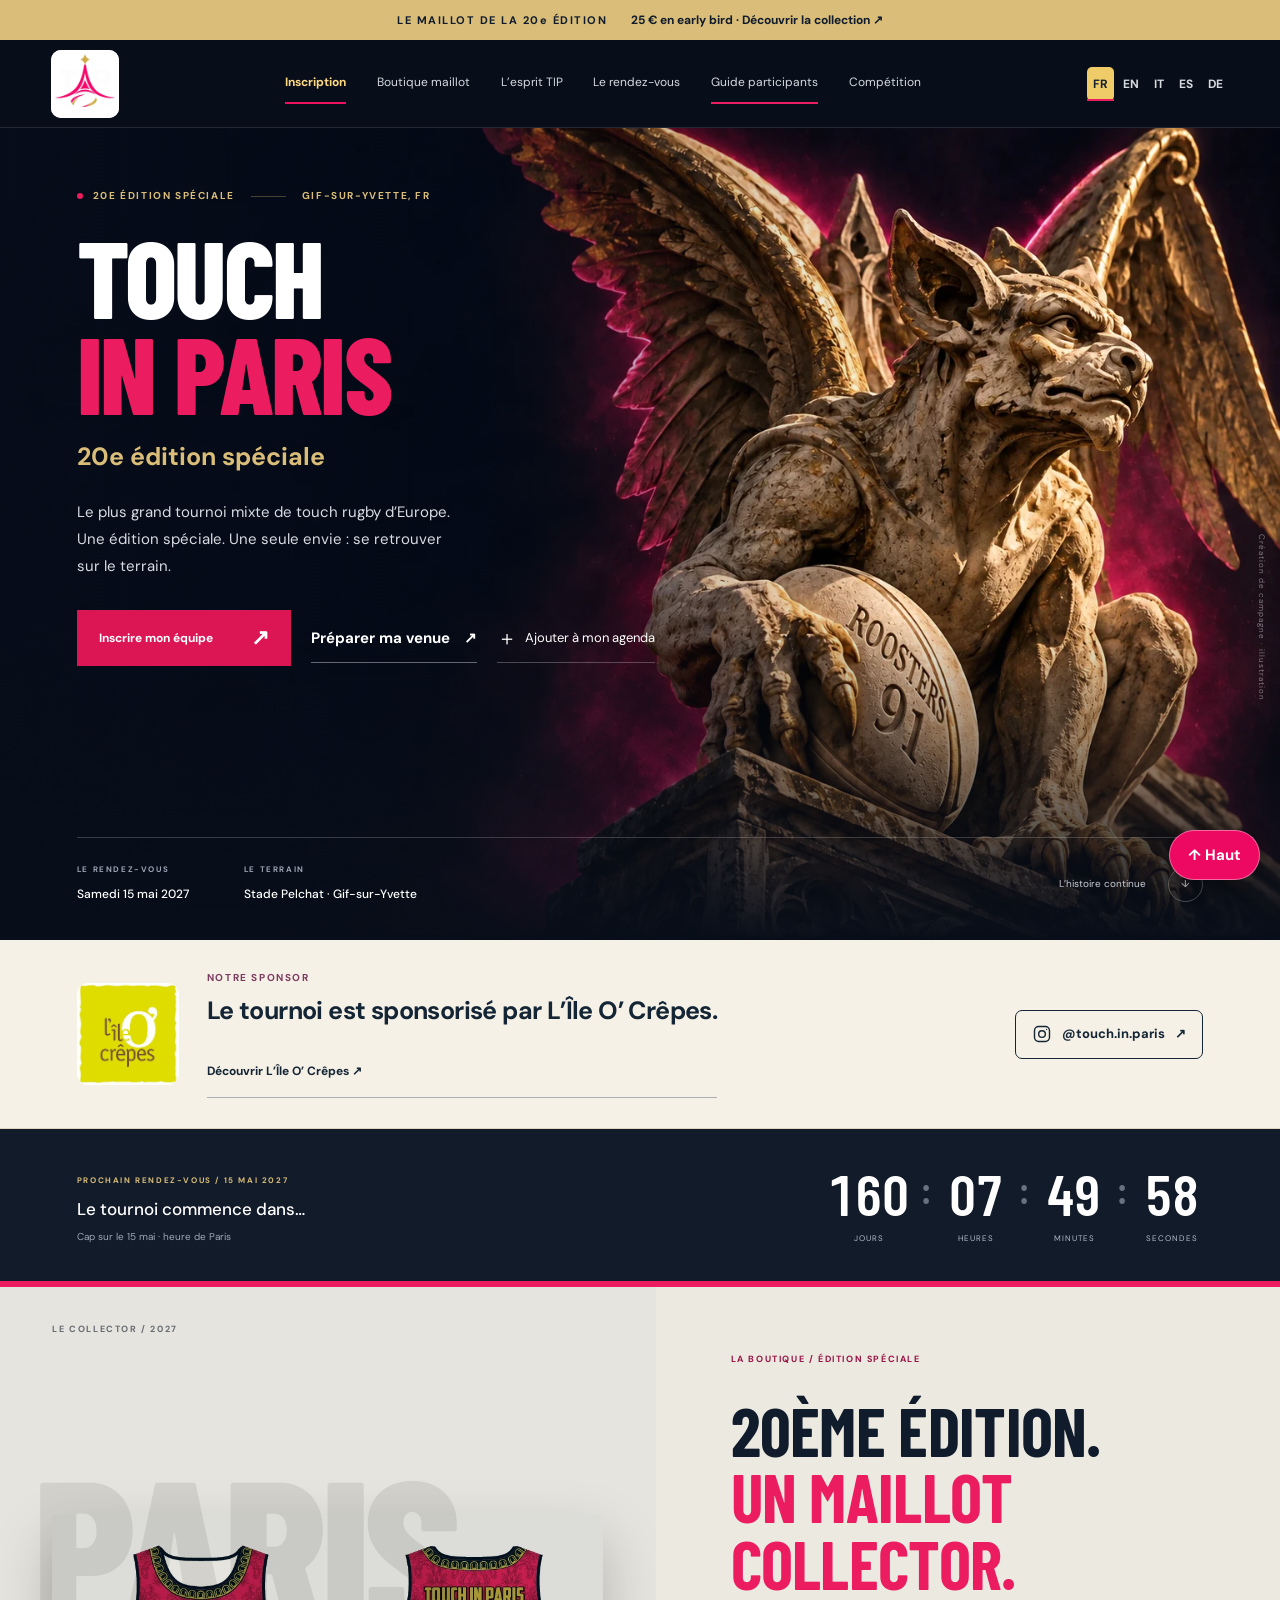
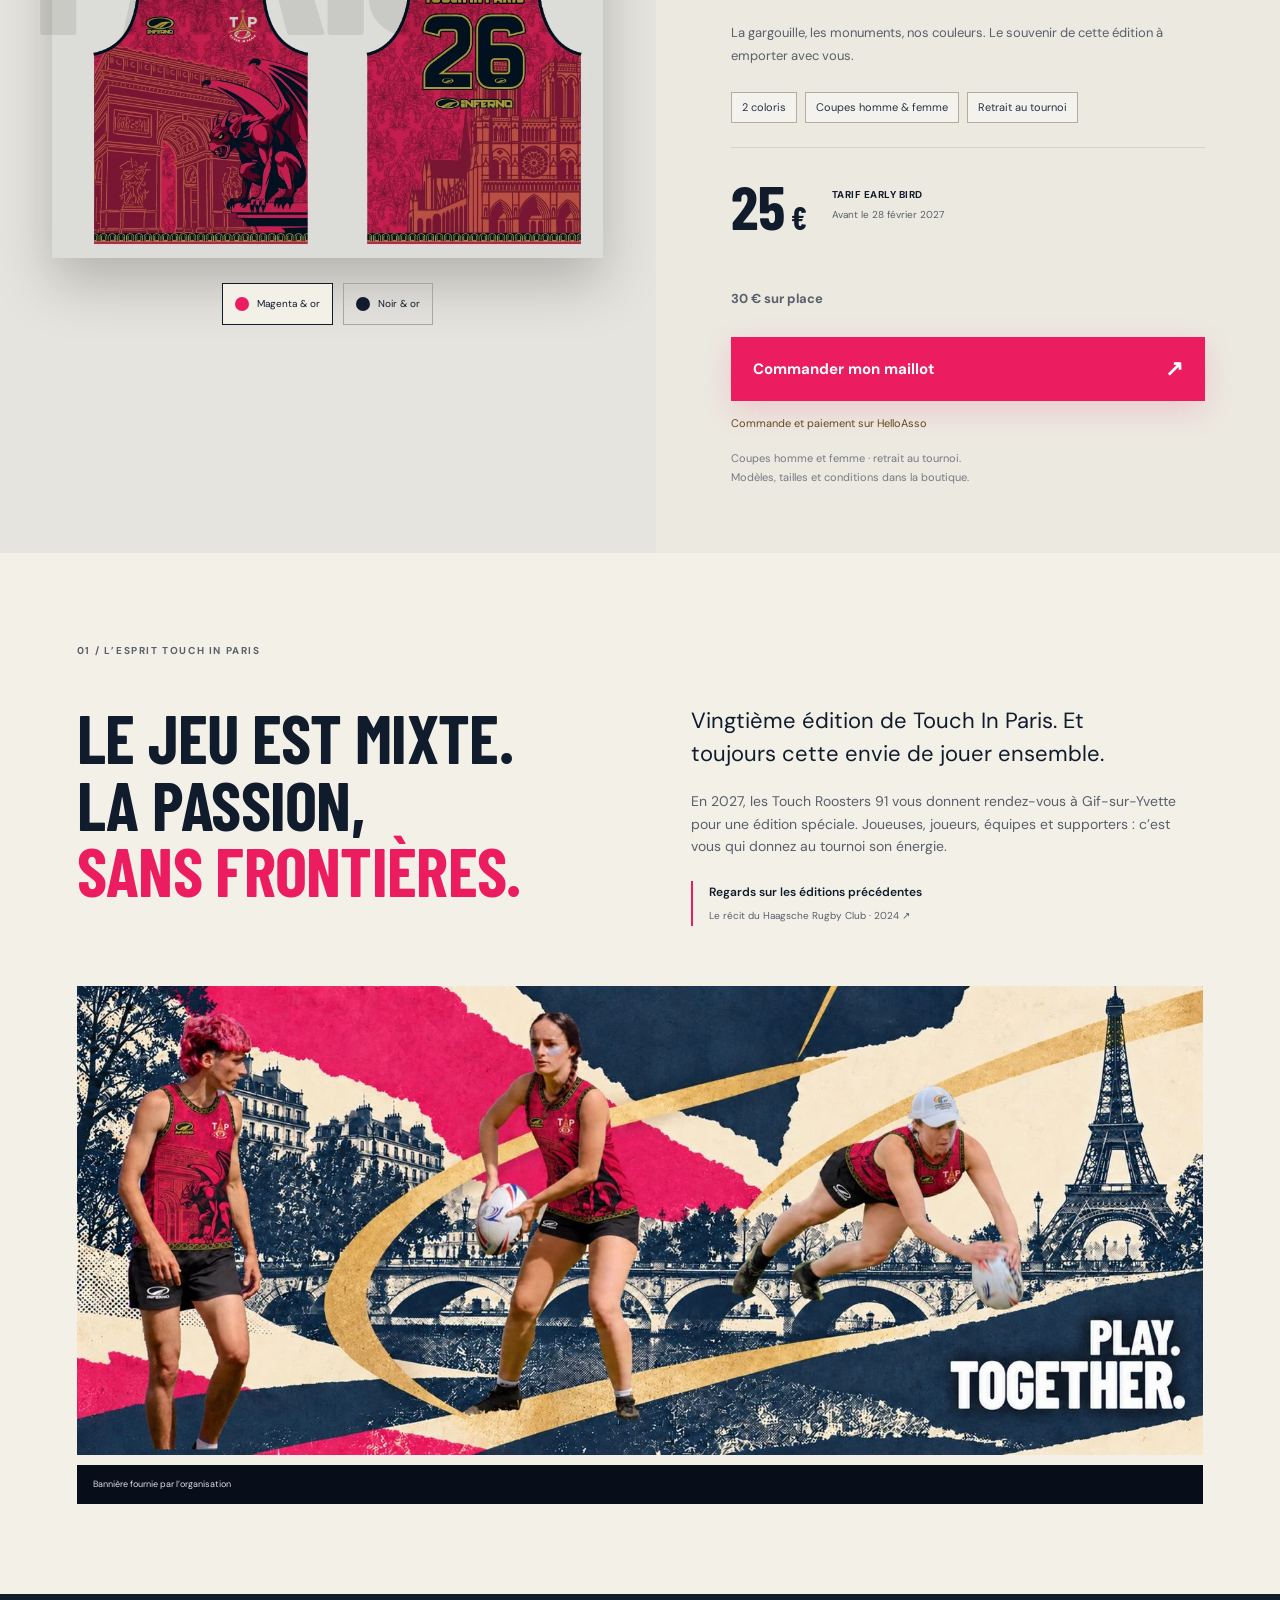
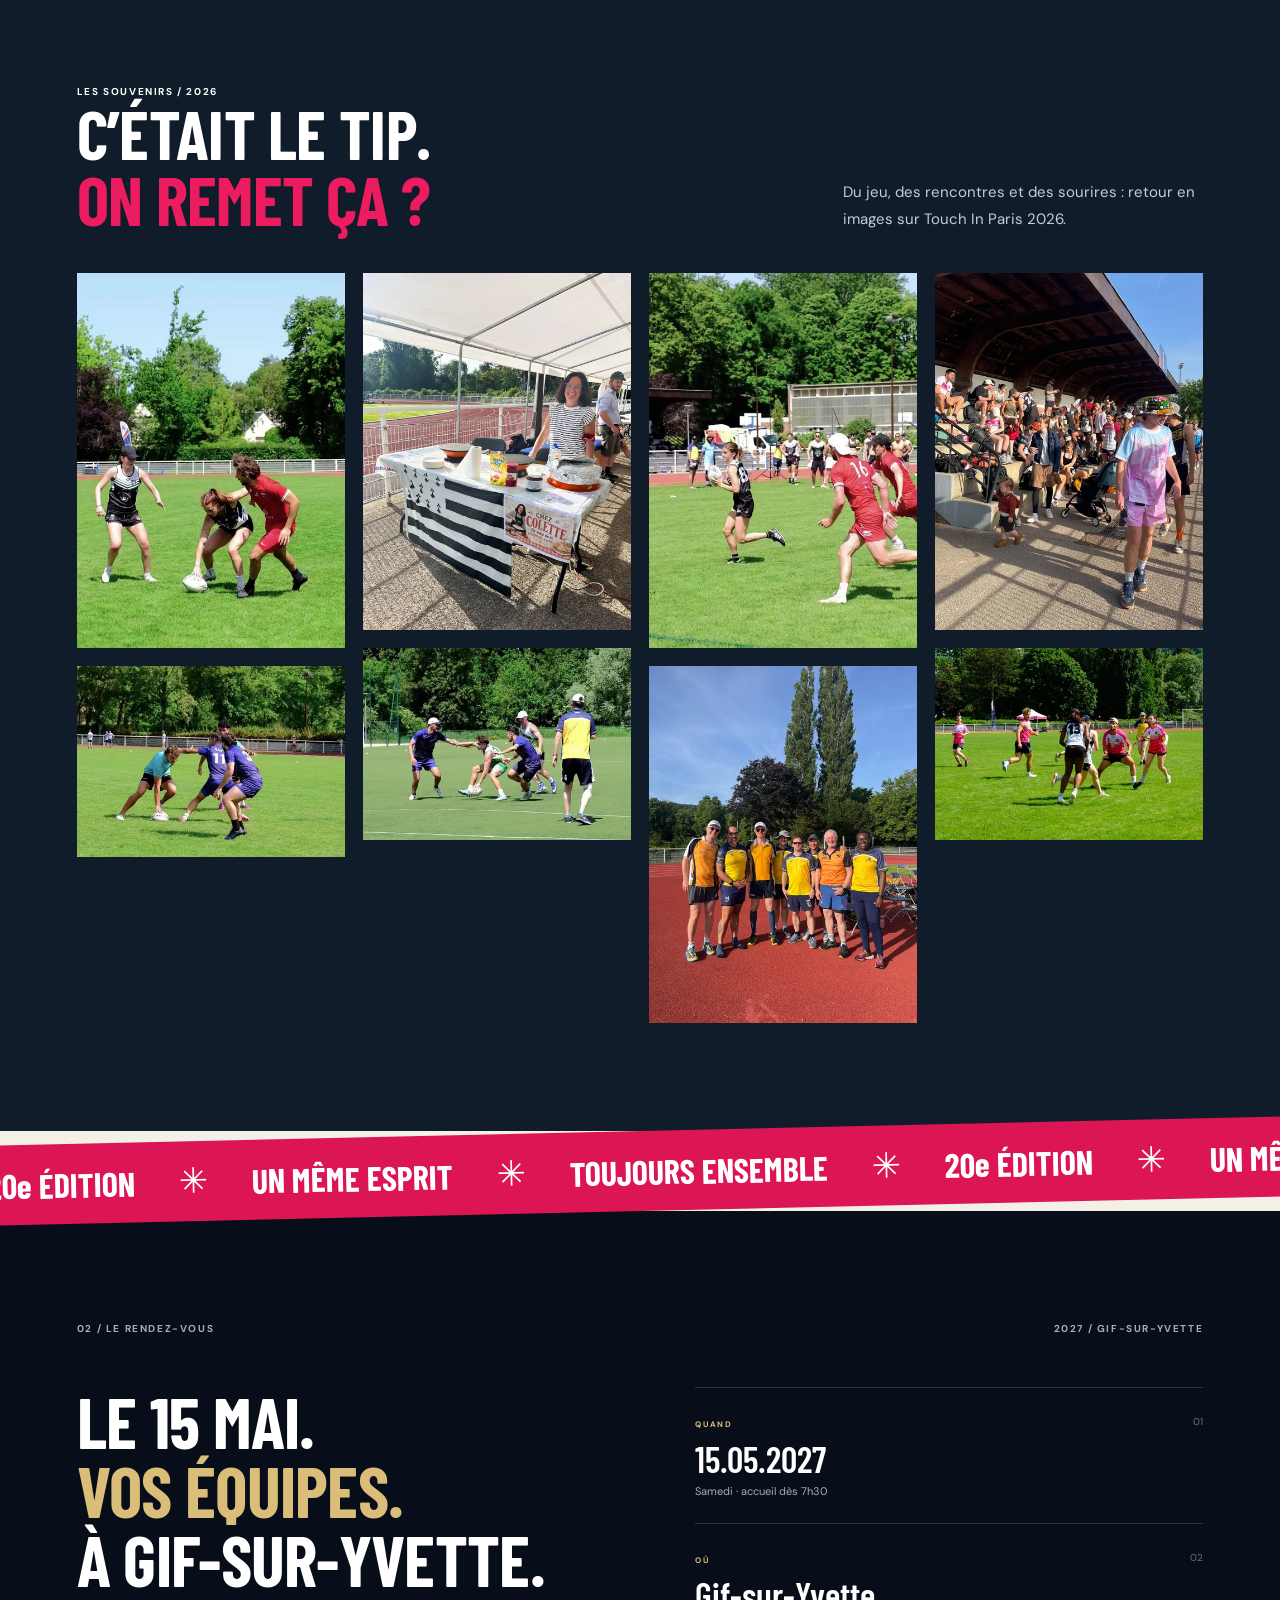
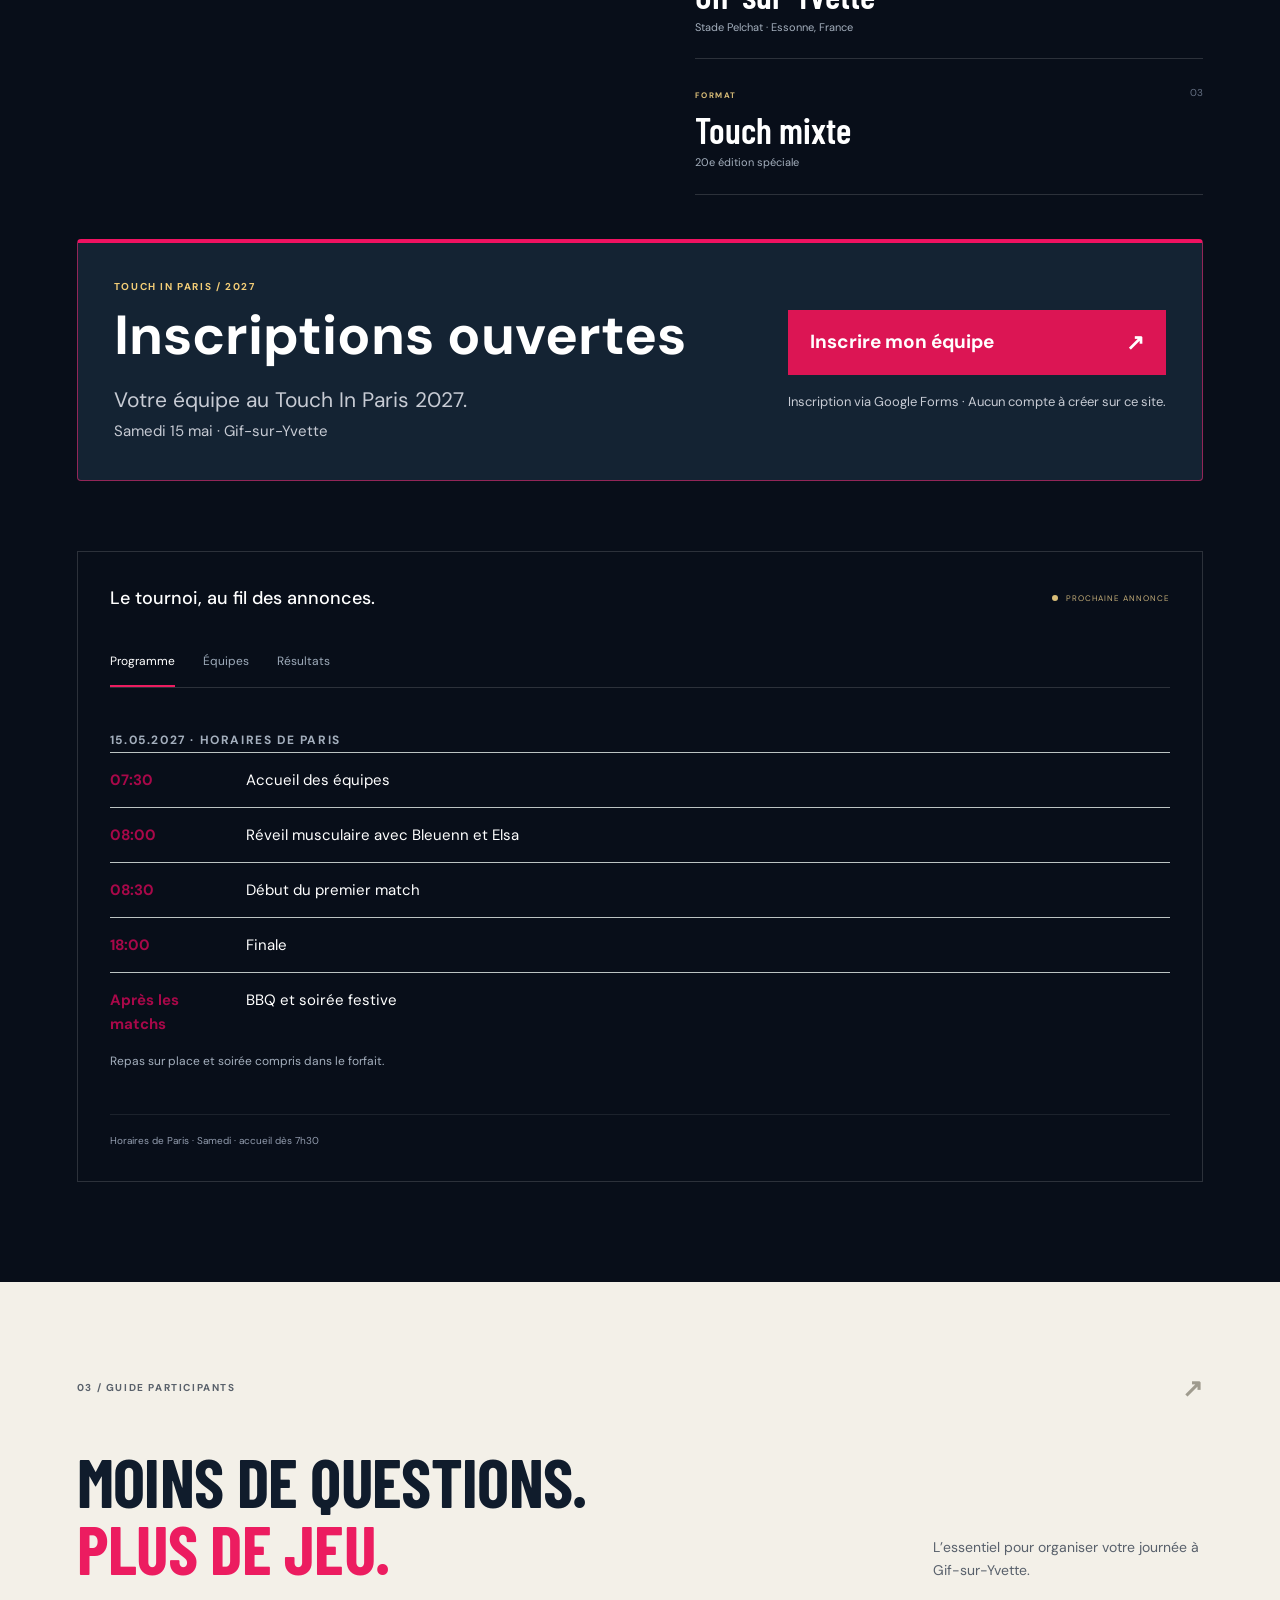
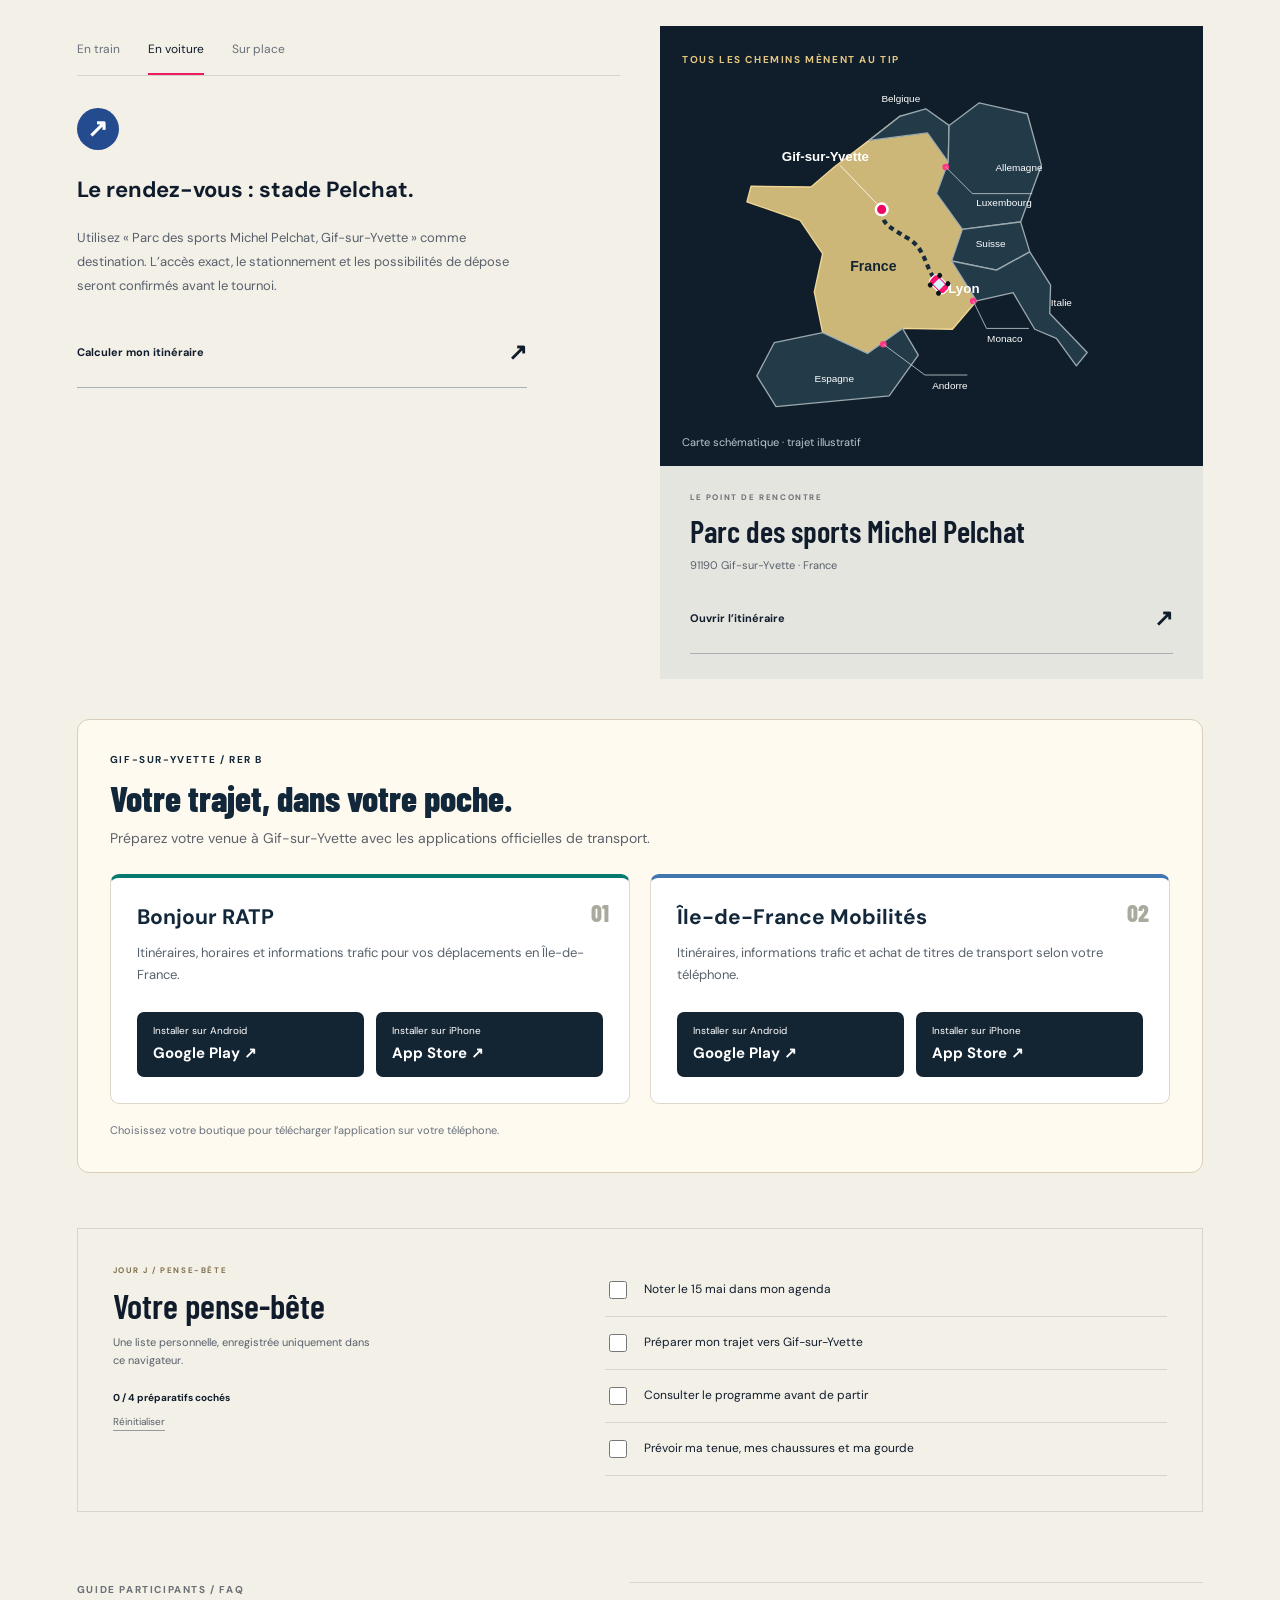
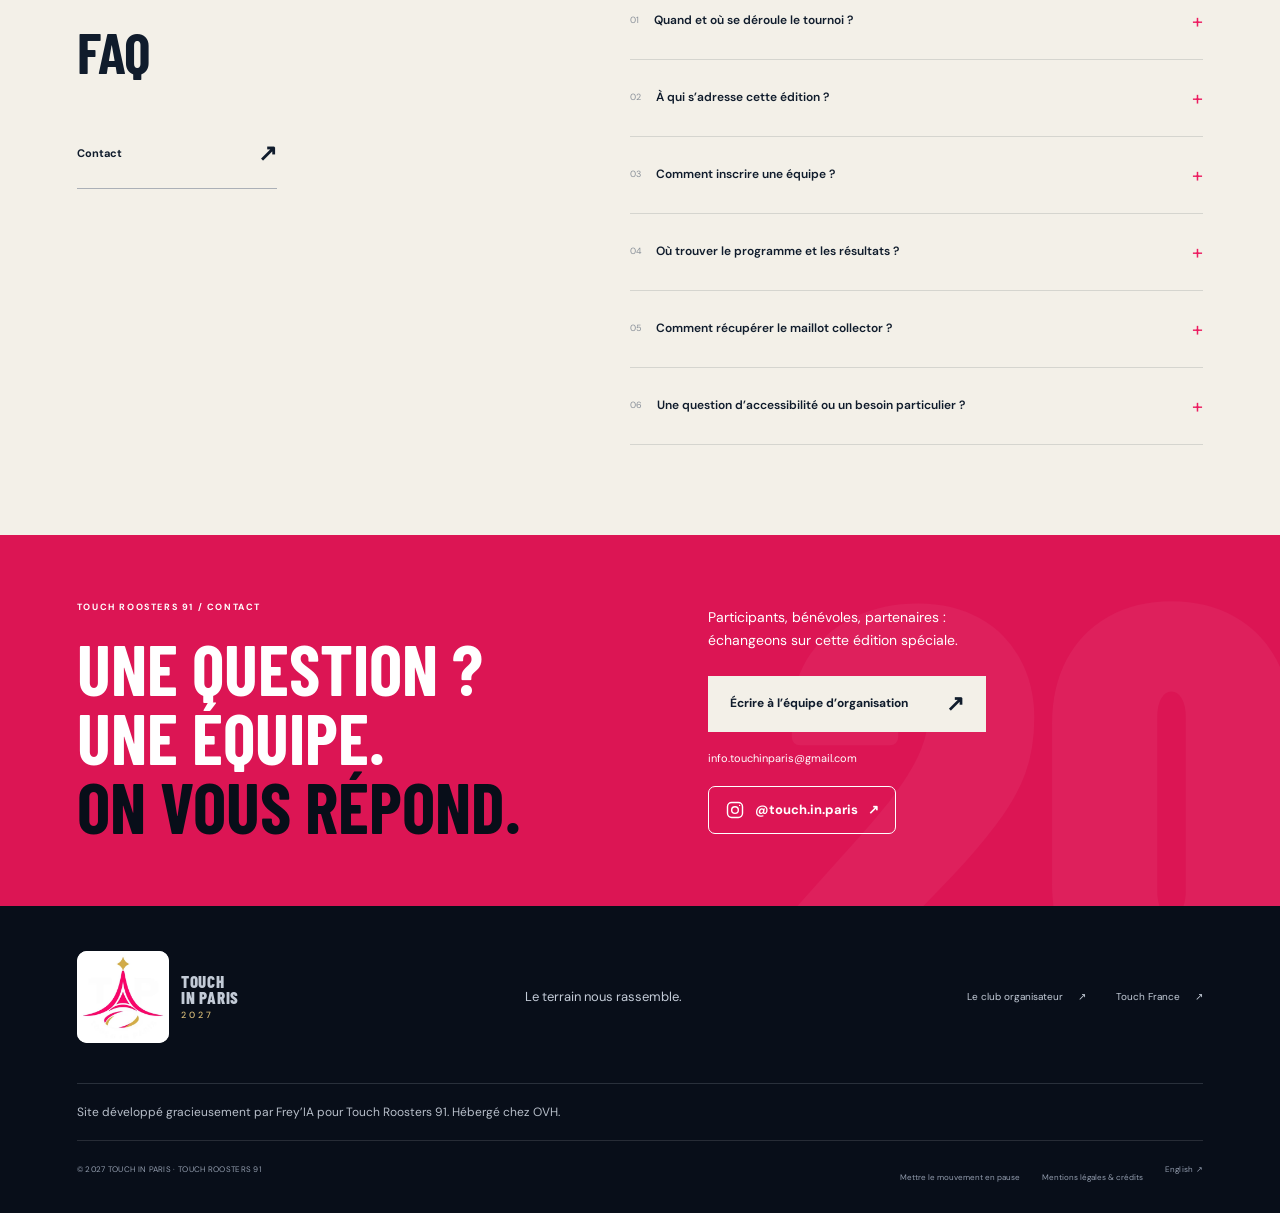
==== commit 68db7048: "Add files via upload Lien d'inscription" ====
--- a/index.html
+++ b/index.html
@@ -1,16 +1,15 @@
-<!doctype html><html lang="fr"><head><meta charset="utf-8"><meta name="viewport" content="width=device-width,initial-scale=1"><title>Touch In Paris 2027 — La 20e. Ensemble.</title><meta name="description" content="La 20e édition de Touch In Paris. Tournoi mixte de touch rugby, samedi 15 mai 2027 au stade Pelchat à Gif-sur-Yvette. Préparez votre venue."><meta name="theme-color" content="#080e19"><link rel="icon" href="/assets/favicon.443a316e2661.svg"><link rel="canonical" href="https://touchinparis.touchroosters91.com/fr/"><link rel="alternate" hreflang="fr" href="https://touchinparis.touchroosters91.com/fr/"><link rel="alternate" hreflang="en" href="https://touchinparis.touchroosters91.com/en/"><link rel="alternate" hreflang="it" href="https://touchinparis.touchroosters91.com/it/"><link rel="alternate" hreflang="es" href="https://touchinparis.touchroosters91.com/es/"><link rel="alternate" hreflang="de" href="https://touchinparis.touchroosters91.com/de/"><link rel="alternate" hreflang="x-default" href="https://touchinparis.touchroosters91.com/fr/"><meta property="og:title" content="Touch In Paris 2027 — La 20e. Ensemble."><meta property="og:description" content="La 20e édition de Touch In Paris. Tournoi mixte de touch rugby, samedi 15 mai 2027 au stade Pelchat à Gif-sur-Yvette. Préparez votre venue."><meta property="og:image" content="https://touchinparis.touchroosters91.com/assets/hero-roosters-1536.bbb9d76f201a.webp"><meta property="og:type" content="website"><meta property="og:url" content="https://touchinparis.touchroosters91.com/fr/"><link rel="stylesheet" href="/style.7a3e18dad815.css"><script type="application/ld+json">{"@context":"https://schema.org","@type":"SportsEvent","name":"Touch In Paris 2027 — 20e édition spéciale","startDate":"2027-05-15T07:30:00+02:00","eventStatus":"https://schema.org/EventScheduled","eventAttendanceMode":"https://schema.org/OfflineEventAttendanceMode","sport":"Touch rugby","location":{"@type":"Place","name":"Stade Pelchat","address":{"@type":"PostalAddress","addressLocality":"Gif-sur-Yvette","postalCode":"91190","addressCountry":"FR"}},"organizer":{"@type":"Organization","name":"Touch Roosters 91","url":"https://www.touchrugby91.com/"},"image":"https://touchinparis.touchroosters91.com/assets/hero-roosters-1536.bbb9d76f201a.webp","description":"La 20e édition de Touch In Paris. Tournoi mixte de touch rugby, samedi 15 mai 2027 au stade Pelchat à Gif-sur-Yvette. Préparez votre venue.","url":"https://touchinparis.touchroosters91.com/fr/"}</script></head><body id="top">
-<a class="shop-announcement" href="#collector"><span>LE MAILLOT DES 20 ÉDITIONS</span><strong>25 € en early bird · Découvrir la collection ↗</strong></a><a class="skip" href="#main">Aller au contenu</a><header class="header"><a class="brand" href="/fr/" aria-label="Touch In Paris"><img class="tip-logo" src="/assets/tip-logo-optimized.e0677d0e77f4.webp" alt="Touch In Paris" width="1254" height="1254"><span class="brand-name">TOUCH<br>IN PARIS<span class="brand-year">2027</span></span></a><button class="menu-toggle" aria-expanded="false" aria-controls="navigation" aria-label="Ouvrir le menu"><span></span><span></span></button><nav id="navigation" aria-label="Navigation principale"><a href="#collector">Boutique maillot</a><a href="#spirit">L’esprit TIP</a><a href="#event">Le rendez-vous</a><a href="#guide">Guide participants</a><a href="/competition/?lang=fr">Compétition</a></nav><div class="header-end"><nav class="language-links" aria-label="Langue"><a href="/fr/" lang="fr" hreflang="fr" aria-current="page">FR</a><a href="/en/" lang="en" hreflang="en" >EN</a><a href="/it/" lang="it" hreflang="it" >IT</a><a href="/es/" lang="es" hreflang="es" >ES</a><a href="/de/" lang="de" hreflang="de" >DE</a></nav></div></header>
-<main id="main"><section class="hero" aria-labelledby="hero-title"><img class="hero-art" src="/assets/hero-roosters-1536.bbb9d76f201a.webp" srcset="/assets/hero-roosters-768.531aa483f2ea.webp 768w, /assets/hero-roosters-1152.deb929ac3925.webp 1152w, /assets/hero-roosters-1536.bbb9d76f201a.webp 1536w" sizes="(max-width:600px) 150vw, 100vw" width="1536" height="1024" alt="" fetchpriority="high"><div class="hero-shade"></div><div class="hero-content"><p class="overline"><span class="dot"></span> 20e édition spéciale <span class="edition-rule"></span> GIF-SUR-YVETTE, FR</p><h1 id="hero-title">TOUCH<br><em>IN PARIS</em></h1><p class="hero-edition">20e édition spéciale</p><p class="hero-intro">Le plus grand tournoi mixte de touch rugby d’Europe. Une édition spéciale. Une seule envie : se retrouver sur le terrain.</p><div class="hero-actions"><a class="button pink" href="#guide">Préparer ma venue<span aria-hidden="true">↗</span></a><a class="calendar-link" href="/tip-2027-fr.ics" download><span aria-hidden="true">＋</span>Ajouter à mon agenda</a></div></div><div class="hero-bottom"><div><span class="tiny">LE RENDEZ-VOUS</span><strong>Samedi 15 mai 2027</strong></div><div><span class="tiny">LE TERRAIN</span><strong>Stade Pelchat · Gif-sur-Yvette</strong></div><a href="#spirit" class="scroll-cue">L’histoire continue<span>↓</span></a></div><span class="art-credit">Création de campagne · illustration</span></section>
+<!doctype html><html lang="fr"><head><meta charset="utf-8"><meta name="viewport" content="width=device-width,initial-scale=1"><title>Touch In Paris 2027 — La 20e. Ensemble.</title><meta name="description" content="La 20e édition de Touch In Paris. Tournoi mixte de touch rugby, samedi 15 mai 2027 au stade Pelchat à Gif-sur-Yvette. Préparez votre venue."><meta name="theme-color" content="#080e19"><link rel="icon" href="/assets/favicon.443a316e2661.svg"><link rel="canonical" href="https://touchinparis.touchroosters91.com/fr/"><link rel="alternate" hreflang="fr" href="https://touchinparis.touchroosters91.com/fr/"><link rel="alternate" hreflang="en" href="https://touchinparis.touchroosters91.com/en/"><link rel="alternate" hreflang="it" href="https://touchinparis.touchroosters91.com/it/"><link rel="alternate" hreflang="es" href="https://touchinparis.touchroosters91.com/es/"><link rel="alternate" hreflang="de" href="https://touchinparis.touchroosters91.com/de/"><link rel="alternate" hreflang="x-default" href="https://touchinparis.touchroosters91.com/fr/"><meta property="og:title" content="Touch In Paris 2027 — La 20e. Ensemble."><meta property="og:description" content="La 20e édition de Touch In Paris. Tournoi mixte de touch rugby, samedi 15 mai 2027 au stade Pelchat à Gif-sur-Yvette. Préparez votre venue."><meta property="og:image" content="https://touchinparis.touchroosters91.com/assets/hero-roosters-1536.bbb9d76f201a.webp"><meta property="og:type" content="website"><meta property="og:url" content="https://touchinparis.touchroosters91.com/fr/"><link rel="stylesheet" href="/style.79e96cde1c10.css"><script type="application/ld+json">{"@context":"https://schema.org","@type":"SportsEvent","name":"Touch In Paris 2027 — 20e édition spéciale","startDate":"2027-05-15T07:30:00+02:00","eventStatus":"https://schema.org/EventScheduled","eventAttendanceMode":"https://schema.org/OfflineEventAttendanceMode","sport":"Touch rugby","location":{"@type":"Place","name":"Stade Pelchat","address":{"@type":"PostalAddress","addressLocality":"Gif-sur-Yvette","postalCode":"91190","addressCountry":"FR"}},"organizer":{"@type":"Organization","name":"Touch Roosters 91","url":"https://www.touchrugby91.com/"},"image":"https://touchinparis.touchroosters91.com/assets/hero-roosters-1536.bbb9d76f201a.webp","description":"La 20e édition de Touch In Paris. Tournoi mixte de touch rugby, samedi 15 mai 2027 au stade Pelchat à Gif-sur-Yvette. Préparez votre venue.","url":"https://touchinparis.touchroosters91.com/fr/"}</script></head><body id="top">
+<a class="shop-announcement" href="#collector"><span>LE MAILLOT DE LA 20e ÉDITION</span><strong>25 € en early bird · Découvrir la collection ↗</strong></a><a class="skip" href="#main">Aller au contenu</a><header class="header"><a class="brand" href="/fr/" aria-label="Touch In Paris"><img class="tip-logo" src="/assets/tip-logo-optimized.e0677d0e77f4.webp" alt="Touch In Paris" width="1254" height="1254"><span class="brand-name">TOUCH<br>IN PARIS<span class="brand-year">2027</span></span></a><button class="menu-toggle" aria-expanded="false" aria-controls="navigation" aria-label="Ouvrir le menu"><span></span><span></span></button><nav id="navigation" aria-label="Navigation principale"><a class="nav-registration" href="#inscriptions">Inscription</a><a href="#collector">Boutique maillot</a><a href="#spirit">L’esprit TIP</a><a href="#event">Le rendez-vous</a><a href="#guide">Guide participants</a><a href="/competition/?lang=fr">Compétition</a></nav><div class="header-end"><nav class="language-links" aria-label="Langue"><a href="/fr/" lang="fr" hreflang="fr" aria-current="page">FR</a><a href="/en/" lang="en" hreflang="en" >EN</a><a href="/it/" lang="it" hreflang="it" >IT</a><a href="/es/" lang="es" hreflang="es" >ES</a><a href="/de/" lang="de" hreflang="de" >DE</a></nav></div></header>
+<main id="main"><section class="hero" aria-labelledby="hero-title"><img class="hero-art" src="/assets/hero-roosters-1536.bbb9d76f201a.webp" srcset="/assets/hero-roosters-768.531aa483f2ea.webp 768w, /assets/hero-roosters-1152.deb929ac3925.webp 1152w, /assets/hero-roosters-1536.bbb9d76f201a.webp 1536w" sizes="(max-width:600px) 150vw, 100vw" width="1536" height="1024" alt="" fetchpriority="high"><div class="hero-shade"></div><div class="hero-content"><p class="overline"><span class="dot"></span> 20e édition spéciale <span class="edition-rule"></span> GIF-SUR-YVETTE, FR</p><h1 id="hero-title">TOUCH<br><em>IN PARIS</em></h1><p class="hero-edition">20e édition spéciale</p><p class="hero-intro">Le plus grand tournoi mixte de touch rugby d’Europe. Une édition spéciale. Une seule envie : se retrouver sur le terrain.</p><div class="hero-actions"><a class="button pink registration-hero" href="https://forms.gle/b6BH2EF2GSboThge6" target="_blank" rel="noopener noreferrer">Inscrire mon équipe<span aria-hidden="true">↗</span></a><a class="visit-link" href="#guide">Préparer ma venue<span aria-hidden="true">↗</span></a><a class="calendar-link" href="/tip-2027-fr.ics" download><span aria-hidden="true">＋</span>Ajouter à mon agenda</a></div></div><div class="hero-bottom"><div><span class="tiny">LE RENDEZ-VOUS</span><strong>Samedi 15 mai 2027</strong></div><div><span class="tiny">LE TERRAIN</span><strong>Stade Pelchat · Gif-sur-Yvette</strong></div><a href="#spirit" class="scroll-cue">L’histoire continue<span>↓</span></a></div><span class="art-credit">Création de campagne · illustration</span></section>
 <section class="sponsor-band" aria-label="NOTRE SPONSOR"><a class="sponsor-logo" href="https://www.ileocrepes.com/" target="_blank" rel="noopener noreferrer"><img src="/assets/ileo-crepes-optimized.076aefcd7d83.webp" width="447" height="447" alt="L’Île O’ Crêpes" loading="lazy"></a><div><p class="overline">NOTRE SPONSOR</p><h2>Le tournoi est sponsorisé par L’Île O’ Crêpes.</h2><a class="text-link" href="https://www.ileocrepes.com/" target="_blank" rel="noopener noreferrer">Découvrir L’Île O’ Crêpes ↗</a></div><a class="instagram-link" href="https://www.instagram.com/touch.in.paris/" aria-label="Suivre le tournoi sur Instagram · @touch.in.paris" target="_blank" rel="noopener noreferrer"><svg viewBox="0 0 24 24" width="20" height="20" fill="none" stroke="currentColor" stroke-width="1.7" aria-hidden="true"><rect x="3" y="3" width="18" height="18" rx="5"/><circle cx="12" cy="12" r="4"/><circle cx="17.5" cy="6.5" r=".8" fill="currentColor" stroke="none"/></svg><span>@touch.in.paris</span><span aria-hidden="true">↗</span></a></section>
 <section class="countdown-bar" aria-label="Compte à rebours"><div><span class="overline">PROCHAIN RENDEZ-VOUS / 15 MAI 2027</span><h2>Le tournoi commence dans…</h2><p>Cap sur le 15 mai · heure de Paris</p></div><div class="countdown" role="timer" aria-label="Cap sur le 15 mai · heure de Paris" data-day="C’est le jour du tournoi." data-ended="Merci pour cette 20e édition."><div><strong data-count="0">--</strong><span>jours</span></div><div><strong data-count="1">--</strong><span>heures</span></div><div><strong data-count="2">--</strong><span>minutes</span></div><div><strong data-count="3">--</strong><span>secondes</span></div></div></section>
 <section id="collector" class="collector"><div class="jersey-stage"><span class="overline">LE COLLECTOR / 2027</span><span class="jersey-backdrop" aria-hidden="true">PARIS</span><img id="jersey" src="/assets/maillot-magenta.017dafd25935.webp" width="906" height="564" loading="eager" alt="Maillot collector, vues de face et de dos — Magenta & or"><div class="color-controls" role="group" aria-label="Coloris"><button type="button" data-color="magenta" data-alt="Maillot collector, vues de face et de dos — Magenta & or" aria-pressed="true"><span class="swatch magenta"></span>Magenta & or</button><button type="button" data-color="noir" data-alt="Maillot collector, vues de face et de dos — Noir & or" aria-pressed="false"><span class="swatch black"></span>Noir & or</button></div></div><div class="collector-copy"><p class="overline">LA BOUTIQUE / ÉDITION SPÉCIALE</p><h2 class="display">20ème édition.<br><em>Un maillot collector.</em></h2><p>La gargouille, les monuments, nos couleurs. Le souvenir de cette édition à emporter avec vous.</p><div class="shop-details"><span>2 coloris</span><span>Coupes homme & femme</span><span>Retrait au tournoi</span></div><div class="price-row"><strong>25<span> €</span></strong><span>Tarif early bird<small>Avant le 28 février 2027</small></span></div><p class="onsite-price"><strong>30 € sur place</strong></p><a class="button pink" href="https://www.helloasso.com/associations/touch-roosters-91/boutiques/maillot-collector-touch-in-paris-2027" target="_blank" rel="noopener noreferrer">Commander mon maillot<span aria-hidden="true">↗</span></a><p class="shop-payment">Commande et paiement sur HelloAsso</p><p class="shop-note">Coupes homme et femme · retrait au tournoi.<br>Modèles, tailles et conditions dans la boutique.</p></div></section>
 <section id="spirit" class="story section"><div class="section-top"><p class="overline">01 / L’ESPRIT TOUCH IN PARIS</p></div><div class="story-grid"><h2 class="display reveal">Le jeu est mixte.<br>La passion,<br><em>sans frontières.</em></h2><div class="story-copy reveal"><p class="lead">Vingtième édition de Touch In Paris. Et toujours cette envie de jouer ensemble.</p><p>En 2027, les Touch Roosters 91 vous donnent rendez-vous à Gif-sur-Yvette pour une édition spéciale. Joueuses, joueurs, équipes et supporters : c’est vous qui donnez au tournoi son énergie.</p><a class="archive-link" href="https://haagscherugbyclub.nl/touch-in-paris-tournament/" target="_blank" rel="noopener noreferrer">Regards sur les éditions précédentes<span>Le récit du Haagsche Rugby Club · 2024 ↗</span></a></div></div><figure class="action-art supplied-banner"><img src="/assets/tip-banner-optimized.d93a05a84044.webp" width="1600" height="667" loading="lazy" alt="Touch In Paris · Play. Together."><figcaption>Bannière fournie par l’organisation</figcaption></figure></section>
 <section class="gallery-section section" id="memories" aria-labelledby="gallery-title"><p class="overline">LES SOUVENIRS / 2026</p><div class="gallery-heading"><h2 class="display" id="gallery-title">C’était le TIP.<br><em>On remet ça ?</em></h2><p>Du jeu, des rencontres et des sourires : retour en images sur Touch In Paris 2026.</p></div><div class="gallery-grid"><button class="gallery-item" type="button" data-photo="/assets/tip-2026-1-full.be6c14c9a203.webp" aria-label="Agrandir la photo : Remise en jeu entre les équipes en noir et en rouge"><img src="/assets/tip-2026-1-thumb.27da6f30fa41.webp" width="871" height="1220" loading="lazy" decoding="async" alt="Remise en jeu entre les équipes en noir et en rouge"></button><button class="gallery-item" type="button" data-photo="/assets/tip-2026-2-full.707753f0a61d.webp" aria-label="Agrandir la photo : Rencontre entre les équipes en turquoise et en violet"><img src="/assets/tip-2026-2-thumb.0b65741d89d2.webp" width="1080" height="771" loading="lazy" decoding="async" alt="Rencontre entre les équipes en turquoise et en violet"></button><button class="gallery-item" type="button" data-photo="/assets/tip-2026-3-full.61b87af12d8f.webp" aria-label="Agrandir la photo : Le stand de crêpes Chez Colette"><img src="/assets/tip-2026-3-thumb.c9dd6c95f869.webp" width="3024" height="4032" loading="lazy" decoding="async" alt="Le stand de crêpes Chez Colette"></button><button class="gallery-item" type="button" data-photo="/assets/tip-2026-4-full.024a7588b396.webp" aria-label="Agrandir la photo : Action de jeu sous le regard de l’arbitre"><img src="/assets/tip-2026-4-thumb.6c13e8d6fe44.webp" width="1080" height="771" loading="lazy" decoding="async" alt="Action de jeu sous le regard de l’arbitre"></button><button class="gallery-item" type="button" data-photo="/assets/tip-2026-5-full.316afff2d353.webp" aria-label="Agrandir la photo : Course avec le ballon face à la défense en rouge"><img src="/assets/tip-2026-5-thumb.1da5578dc3a6.webp" width="930" height="1302" loading="lazy" decoding="async" alt="Course avec le ballon face à la défense en rouge"></button><button class="gallery-item" type="button" data-photo="/assets/tip-2026-6-full.b61a1e38ee6e.webp" aria-label="Agrandir la photo : Photo de groupe des arbitres"><img src="/assets/tip-2026-6-thumb.d625b22ebf21.webp" width="3024" height="4032" loading="lazy" decoding="async" alt="Photo de groupe des arbitres"></button><button class="gallery-item" type="button" data-photo="/assets/tip-2026-7-full.0c5992a3d41e.webp" aria-label="Agrandir la photo : Participants et supporters dans les tribunes"><img src="/assets/tip-2026-7-thumb.96116f5623e6.webp" width="2509" height="3345" loading="lazy" decoding="async" alt="Participants et supporters dans les tribunes"></button><button class="gallery-item" type="button" data-photo="/assets/tip-2026-8-full.5c7f2e64d362.webp" aria-label="Agrandir la photo : Rencontre de touch mixte entre les équipes en rose et en noir"><img src="/assets/tip-2026-8-thumb.35b058744903.webp" width="3738" height="2670" loading="lazy" decoding="async" alt="Rencontre de touch mixte entre les équipes en rose et en noir"></button></div></section><dialog class="photo-dialog" id="photo-viewer" aria-label="Touch In Paris 2026"><button type="button" class="photo-close" aria-label="Fermer">×</button><img alt=""><div class="photo-toolbar"><button type="button" class="photo-prev" aria-label="Photo précédente">←</button><p class="photo-caption" aria-live="polite"></p><button type="button" class="photo-next" aria-label="Photo suivante">→</button></div></dialog>
-<div class="ticker" aria-hidden="true"><div><span>20 ÉDITIONS</span><i>✳</i><span>UN MÊME ESPRIT</span><i>✳</i><span>TOUJOURS ENSEMBLE</span><i>✳</i><span>20 ÉDITIONS</span><i>✳</i><span>UN MÊME ESPRIT</span><i>✳</i><span>TOUJOURS ENSEMBLE</span><i>✳</i></div></div>
-<section id="event" class="event-section section"><div class="section-top"><p class="overline">02 / LE RENDEZ-VOUS</p><span class="overline">2027 / GIF-SUR-YVETTE</span></div><div class="event-layout"><h2 class="display reveal">LE 15 MAI.<br><em>VOS ÉQUIPES.</em><br>À GIF-SUR-YVETTE.</h2><div class="event-facts"><div class="fact reveal"><span class="tiny">QUAND</span><h3>15.05.2027</h3><p>Samedi · accueil dès 7h30</p><span class="fact-index">01</span></div><div class="fact reveal"><span class="tiny">OÙ</span><h3>Gif-sur-Yvette</h3><p>Stade Pelchat · Essonne, France</p><span class="fact-index">02</span></div><div class="fact reveal"><span class="tiny">FORMAT</span><h3>Touch mixte</h3><p>20e édition spéciale</p><span class="fact-index">03</span></div></div></div><div class="competition reveal"><div class="competition-heading"><h3>Le tournoi, au fil des annonces.</h3><span class="status"><span class="dot"></span>PROCHAINE ANNONCE</span></div><div class="tabs" role="tablist" aria-label="Le rendez-vous"><button role="tab" id="comp-tab-0" aria-controls="comp-panel-0" aria-selected="true" tabindex="0">Programme</button><button role="tab" id="comp-tab-1" aria-controls="comp-panel-1" aria-selected="false" tabindex="-1">Équipes</button><button role="tab" id="comp-tab-2" aria-controls="comp-panel-2" aria-selected="false" tabindex="-1">Résultats</button></div><div id="comp-panel-0" role="tabpanel" aria-labelledby="comp-tab-0" ><div class="day-programme"><p class="overline">15.05.2027 · Horaires de Paris</p><h3>Votre journée sur place</h3><ol><li><strong>07:30</strong><span>Accueil des équipes</span></li><li><strong>08:00</strong><span>Réveil musculaire avec Bleuenn et Elsa</span></li><li><strong>08:30</strong><span>Début du premier match</span></li><li><strong>18:00</strong><span>Finale</span></li><li><strong>Après les matchs</strong><span>BBQ et soirée festive</span></li></ol><p class="meal-note">Repas sur place et soirée compris dans le forfait.</p></div></div><div id="comp-panel-1" role="tabpanel" aria-labelledby="comp-tab-1" hidden><div><h4>Les équipes se préparent</h4><p>La liste des équipes engagées pour 2027 n’est pas encore publiée. Retrouvez ici les clubs participants dès leur annonce.</p></div></div><div id="comp-panel-2" role="tabpanel" aria-labelledby="comp-tab-2" hidden><div><h4>Les rencontres restent à jouer</h4><p>Poules, scores et classements seront accessibles lorsque les informations de compétition seront disponibles.</p></div></div><p class="competition-note">Horaires de Paris · Samedi · accueil dès 7h30</p></div></section>
-<section id="inscriptions" class="registration-band section" aria-labelledby="registration-title"><div><p class="overline">VOTRE ÉQUIPE / ÉDITION 2027</p><h2 id="registration-title">Inscriptions bientôt ouvertes</h2><p>Le lien vers le formulaire Google Forms sera disponible ici. Aucun compte à créer sur ce site.</p></div><span class="registration-status">LIEN À VENIR</span></section>
+<div class="ticker" aria-hidden="true"><div><span>20e ÉDITION</span><i>✳</i><span>UN MÊME ESPRIT</span><i>✳</i><span>TOUJOURS ENSEMBLE</span><i>✳</i><span>20e ÉDITION</span><i>✳</i><span>UN MÊME ESPRIT</span><i>✳</i><span>TOUJOURS ENSEMBLE</span><i>✳</i></div></div>
+<section id="event" class="event-section section"><div class="section-top"><p class="overline">02 / LE RENDEZ-VOUS</p><span class="overline">2027 / GIF-SUR-YVETTE</span></div><div class="event-layout"><h2 class="display reveal">LE 15 MAI.<br><em>VOS ÉQUIPES.</em><br>À GIF-SUR-YVETTE.</h2><div class="event-facts"><div class="fact reveal"><span class="tiny">QUAND</span><h3>15.05.2027</h3><p>Samedi · accueil dès 7h30</p><span class="fact-index">01</span></div><div class="fact reveal"><span class="tiny">OÙ</span><h3>Gif-sur-Yvette</h3><p>Stade Pelchat · Essonne, France</p><span class="fact-index">02</span></div><div class="fact reveal"><span class="tiny">FORMAT</span><h3>Touch mixte</h3><p>20e édition spéciale</p><span class="fact-index">03</span></div></div></div><section id="inscriptions" class="registration-band section registration-open" aria-labelledby="registration-title"><div><p class="overline">TOUCH IN PARIS / 2027</p><h2 id="registration-title">Inscriptions ouvertes</h2><p class="registration-intro">Votre équipe au Touch In Paris 2027.</p><p>Samedi 15 mai · Gif-sur-Yvette</p></div><div class="registration-action"><a class="button pink" href="https://forms.gle/b6BH2EF2GSboThge6" target="_blank" rel="noopener noreferrer">Inscrire mon équipe<span aria-hidden="true">↗</span></a><p>Inscription via Google Forms · Aucun compte à créer sur ce site.</p></div></section><div class="competition reveal"><div class="competition-heading"><h3>Le tournoi, au fil des annonces.</h3><span class="status"><span class="dot"></span>PROCHAINE ANNONCE</span></div><div class="tabs" role="tablist" aria-label="Le rendez-vous"><button role="tab" id="comp-tab-0" aria-controls="comp-panel-0" aria-selected="true" tabindex="0">Programme</button><button role="tab" id="comp-tab-1" aria-controls="comp-panel-1" aria-selected="false" tabindex="-1">Équipes</button><button role="tab" id="comp-tab-2" aria-controls="comp-panel-2" aria-selected="false" tabindex="-1">Résultats</button></div><div id="comp-panel-0" role="tabpanel" aria-labelledby="comp-tab-0" ><div class="day-programme"><p class="overline">15.05.2027 · Horaires de Paris</p><h3>Votre journée sur place</h3><ol><li><strong>07:30</strong><span>Accueil des équipes</span></li><li><strong>08:00</strong><span>Réveil musculaire avec Bleuenn et Elsa</span></li><li><strong>08:30</strong><span>Début du premier match</span></li><li><strong>18:00</strong><span>Finale</span></li><li><strong>Après les matchs</strong><span>BBQ et soirée festive</span></li></ol><p class="meal-note">Repas sur place et soirée compris dans le forfait.</p></div></div><div id="comp-panel-1" role="tabpanel" aria-labelledby="comp-tab-1" hidden><div><h4>Les équipes se préparent</h4><p>La liste des équipes engagées pour 2027 n’est pas encore publiée. Retrouvez ici les clubs participants dès leur annonce.</p></div></div><div id="comp-panel-2" role="tabpanel" aria-labelledby="comp-tab-2" hidden><div><h4>Les rencontres restent à jouer</h4><p>Poules, scores et classements seront accessibles lorsque les informations de compétition seront disponibles.</p></div></div><p class="competition-note">Horaires de Paris · Samedi · accueil dès 7h30</p></div></section>
 <section id="guide" class="guide section"><div class="section-top"><p class="overline">03 / GUIDE PARTICIPANTS</p><span class="index-mark">↗</span></div><div class="guide-heading"><h2 class="display reveal">Moins de questions.<br><em>Plus de jeu.</em></h2><p>L’essentiel pour organiser votre journée à Gif-sur-Yvette.</p></div><div class="guide-grid"><div class="travel"><div class="tabs" role="tablist" aria-label="Accès et accueil"><button role="tab" id="travel-tab-0" aria-controls="travel-panel-0 travel-visual-0" aria-selected="false" tabindex="-1">En train</button><button role="tab" id="travel-tab-1" aria-controls="travel-panel-1 travel-visual-1" aria-selected="true" tabindex="0">En voiture</button><button role="tab" id="travel-tab-2" aria-controls="travel-panel-2 travel-visual-2" aria-selected="false" tabindex="-1">Sur place</button></div><div id="travel-panel-0" class="travel-panel" role="tabpanel" aria-labelledby="travel-tab-0" hidden><span class="route-icon" aria-hidden="true">B</span><h3>Le RER B vous rapproche du terrain.</h3><p>Direction Saint-Rémy-lès-Chevreuse, descente à Gif-sur-Yvette. Vérifiez les horaires et les éventuels travaux avant votre départ. L’entrée dédiée au tournoi sera précisée par l’organisation.</p><a class="text-link" href="https://www.google.com/maps/search/?api=1&query=Parc+des+sports+Michel+Pelchat+Gif-sur-Yvette" target="_blank" rel="noopener noreferrer">Google Maps<span aria-hidden="true">↗</span></a></div><div id="travel-panel-1" class="travel-panel" role="tabpanel" aria-labelledby="travel-tab-1" ><span class="route-icon" aria-hidden="true">↗</span><h3>Le rendez-vous : stade Pelchat.</h3><p>Utilisez « Parc des sports Michel Pelchat, Gif-sur-Yvette » comme destination. L’accès exact, le stationnement et les possibilités de dépose seront confirmés avant le tournoi.</p><a class="text-link" href="https://www.google.com/maps/search/?api=1&query=Parc+des+sports+Michel+Pelchat+Gif-sur-Yvette" target="_blank" rel="noopener noreferrer">Calculer mon itinéraire<span aria-hidden="true">↗</span></a></div><div id="travel-panel-2" class="travel-panel" role="tabpanel" aria-labelledby="travel-tab-2" hidden><span class="route-icon" aria-hidden="true">◎</span><h3>Votre journée sur place</h3><p>Repas sur place et soirée compris dans le forfait.</p><a class="text-link" href="mailto:info.touchinparis@gmail.com">Contacter l’organisation<span aria-hidden="true">↗</span></a></div></div><div class="venue-card"><div id="travel-visual-0" hidden role="tabpanel" aria-labelledby="travel-tab-0"><div class="route-map" aria-hidden="true"><svg viewBox="0 0 600 300" fill="none"><path class="map-grid" d="M0 70H600M0 150H600M0 230H600M100 0V300M200 0V300M300 0V300M400 0V300M500 0V300"/><path class="map-river" d="M600 50C420 170 450 30 300 80S210 280 0 250"/><path class="map-route" d="M425 65L350 65L350 145L245 145L245 230L165 230"/><circle cx="425" cy="65" r="7"/><circle cx="165" cy="230" r="10"/><text x="445" y="70">Paris</text><text x="175" y="265">Gif-sur-Yvette</text><rect x="270" y="130" width="30" height="30" rx="15"/><text class="line-b" x="280" y="151">B</text></svg><span>Schéma de situation · non à l’échelle</span></div></div><div id="travel-visual-1" role="tabpanel" aria-labelledby="travel-tab-1"><div class="road-card"><p class="overline">Tous les chemins mènent au TIP</p><svg class="europe-map" viewBox="0 0 600 440" role="img" aria-label="France, Belgique, Luxembourg, Allemagne, Suisse, Italie, Espagne, Andorre, Monaco"><g class="countries"><path d="M225 87L262 58 295 78 320 113 306 151 337 194 324 232 354 280 325 314 265 313 223 343 169 318 159 269 169 223 142 183 78 161 83 142 155 143 183 119Z" class="france"/><path d="M225 87L262 58 293 49 321 69 320 113 295 78Z"/><path d="M321 69L357 42 415 55 432 117 407 185 337 194 306 151 320 113Z"/><path d="M337 194L407 185 418 221 378 243 324 232Z"/><path d="M378 243L418 221 443 261 442 295 487 342 474 358 450 325 424 314 398 270 354 280 324 232Z"/><path d="M169 318L223 343 265 313 284 345 249 394 113 407 90 370 111 330Z"/></g><g class="country-labels"><text x="230" y="244">France</text><text x="263" y="41">Belgique</text><text x="405" y="124">Allemagne</text><text x="371" y="215">Suisse</text><text x="456" y="286">Italie</text><text x="183" y="377">Espagne</text><circle cx="317" cy="119" r="4"/><path d="M317 119L349 151H421"/><text x="387" y="166">Luxembourg</text><circle cx="242" cy="332" r="4"/><path d="M242 332L292 369H343"/><text x="322" y="386">Andorre</text><circle cx="350" cy="280" r="4"/><path d="M350 280L366 313H417"/><text x="388" y="329">Monaco</text></g><path class="road-track" d="M309 260C291 242 295 219 272 205S240 188 240 170"/><text class="destination-label" x="320" y="270">Lyon</text><g class="road-car"><rect x="-12" y="-7" width="24" height="14" rx="5"/><path d="M-5-5H5V5H-5Z"/><circle cx="-7" cy="-8" r="3"/><circle cx="7" cy="-8" r="3"/><circle cx="-7" cy="8" r="3"/><circle cx="7" cy="8" r="3"/></g><circle class="destination" cx="240" cy="170" r="7"/><text class="destination-label" x="120" y="112">Gif-sur-Yvette</text><path class="pin-line" d="M190 117L234 163"/></svg><p class="map-disclaimer">Carte schématique · trajet illustratif</p></div></div><div id="travel-visual-2" role="tabpanel" aria-labelledby="travel-tab-2" hidden><div class="day-programme"><p class="overline">15.05.2027 · Horaires de Paris</p><h3>Votre journée sur place</h3><ol><li><strong>07:30</strong><span>Accueil des équipes</span></li><li><strong>08:00</strong><span>Réveil musculaire avec Bleuenn et Elsa</span></li><li><strong>08:30</strong><span>Début du premier match</span></li><li><strong>18:00</strong><span>Finale</span></li><li><strong>Après les matchs</strong><span>BBQ et soirée festive</span></li></ol><p class="meal-note">Repas sur place et soirée compris dans le forfait.</p></div><div class="care-panel"><p class="overline">À vos côtés</p><a href="https://www.eso-suposteo.fr/" target="_blank" rel="noopener noreferrer">Équipe d’ostéopathes de l’école ESO ↗</a><p>＋ Secouristes</p></div></div><div class="venue-detail"><p class="overline">LE POINT DE RENCONTRE</p><h3>Parc des sports Michel Pelchat</h3><p>91190 Gif-sur-Yvette · France</p><a class="text-link" href="https://www.google.com/maps/search/?api=1&query=Parc+des+sports+Michel+Pelchat+Gif-sur-Yvette" target="_blank" rel="noopener noreferrer">Ouvrir l’itinéraire<span aria-hidden="true">↗</span></a></div></div></div><section class="transport-apps" aria-labelledby="transport-apps-title"><div class="transport-apps-heading"><p class="overline">GIF-SUR-YVETTE / RER B</p><h3 id="transport-apps-title">Votre trajet, dans votre poche.</h3><p>Préparez votre venue à Gif-sur-Yvette avec les applications officielles de transport.</p></div><div class="transport-app-grid"><article class="transport-app ratp"><span class="app-number" aria-hidden="true">01</span><h4>Bonjour RATP</h4><p>Itinéraires, horaires et informations trafic pour vos déplacements en Île-de-France.</p><div class="store-links"><a href="https://play.google.com/store/apps/details?id=com.fabernovel.ratp&amp;hl=fr" aria-label="Installer sur Android · Bonjour RATP" target="_blank" rel="noopener noreferrer"><small>Installer sur Android</small><strong>Google Play ↗</strong></a><a href="https://apps.apple.com/fr/app/bonjour-ratp/id507107090" aria-label="Installer sur iPhone · Bonjour RATP" target="_blank" rel="noopener noreferrer"><small>Installer sur iPhone</small><strong>App Store ↗</strong></a></div></article><article class="transport-app idfm"><span class="app-number" aria-hidden="true">02</span><h4>Île-de-France Mobilités</h4><p>Itinéraires, informations trafic et achat de titres de transport selon votre téléphone.</p><div class="store-links"><a href="https://play.google.com/store/apps/details?id=com.applidium.vianavigo&amp;hl=fr" aria-label="Installer sur Android · Île-de-France Mobilités" target="_blank" rel="noopener noreferrer"><small>Installer sur Android</small><strong>Google Play ↗</strong></a><a href="https://apps.apple.com/fr/app/%C3%AEle-de-france-mobilit%C3%A9s/id484527651" aria-label="Installer sur iPhone · Île-de-France Mobilités" target="_blank" rel="noopener noreferrer"><small>Installer sur iPhone</small><strong>App Store ↗</strong></a></div></article></div><p class="transport-apps-note">Choisissez votre boutique pour télécharger l’application sur votre téléphone.</p></section><div class="checklist reveal"><div><p class="overline">JOUR J / PENSE-BÊTE</p><h3>Votre pense-bête</h3><p>Une liste personnelle, enregistrée uniquement dans ce navigateur.</p><span class="check-progress" aria-live="polite" data-label="préparatifs cochés"></span><button type="button" class="reset-checklist">Réinitialiser</button></div><div class="check-items"><label><input type="checkbox" data-check="0"><span>Noter le 15 mai dans mon agenda</span></label><label><input type="checkbox" data-check="1"><span>Préparer mon trajet vers Gif-sur-Yvette</span></label><label><input type="checkbox" data-check="2"><span>Consulter le programme avant de partir</span></label><label><input type="checkbox" data-check="3"><span>Prévoir ma tenue, mes chaussures et ma gourde</span></label></div></div>
 
-<section id="faq" class="faq section"><div><p class="overline">GUIDE PARTICIPANTS / FAQ</p><h2 class="display">FAQ</h2><a class="text-link" href="mailto:info.touchinparis@gmail.com">Contact<span aria-hidden="true">↗</span></a></div><div class="questions"><details><summary><span class="q-index">01</span>Quand et où se déroule le tournoi ?<span class="q-plus" aria-hidden="true">+</span></summary><p>Samedi 15 mai 2027, accueil dès 7h30 au Parc des sports Michel Pelchat, 91190 Gif-sur-Yvette, France. L’entrée précise sera confirmée avant le tournoi.</p></details><details><summary><span class="q-index">02</span>À qui s’adresse cette édition ?<span class="q-plus" aria-hidden="true">+</span></summary><p>Touch In Paris 2027 est un tournoi mixte de touch rugby. Les conditions sportives de participation et les modalités d’inscription sont à confirmer auprès de l’organisation.</p></details><details><summary><span class="q-index">03</span>Comment inscrire une équipe ?<span class="q-plus" aria-hidden="true">+</span></summary><p>Inscriptions bientôt ouvertes. Un lien vers le formulaire Google Forms sera publié ici. Aucun compte à créer sur ce site. Les tarifs et les places disponibles seront précisés par l’organisation.</p></details><details><summary><span class="q-index">04</span>Où trouver le programme et les résultats ?<span class="q-plus" aria-hidden="true">+</span></summary><p>La rubrique « Le rendez-vous » regroupe les annonces. Le suivi détaillé des équipes, matchs et classements est accessible depuis la page Compétition, avec un accès protégé.</p></details><details><summary><span class="q-index">05</span>Comment récupérer le maillot collector ?<span class="q-plus" aria-hidden="true">+</span></summary><p>La page du collector prévoit un retrait sur place le samedi 15 mai 2027. Choisissez votre modèle et votre taille dans la boutique HelloAsso ; les conditions de commande y sont précisées.</p></details><details><summary><span class="q-index">06</span>Une question d’accessibilité ou un besoin particulier ?<span class="q-plus" aria-hidden="true">+</span></summary><p>Écrivez à info.touchinparis@gmail.com pour préparer votre accueil avec l’organisation. Les informations d’accessibilité propres au tournoi seront précisées avant l’événement.</p></details></div></section></section>
+<section id="faq" class="faq section"><div><p class="overline">GUIDE PARTICIPANTS / FAQ</p><h2 class="display">FAQ</h2><a class="text-link" href="mailto:info.touchinparis@gmail.com">Contact<span aria-hidden="true">↗</span></a></div><div class="questions"><details><summary><span class="q-index">01</span>Quand et où se déroule le tournoi ?<span class="q-plus" aria-hidden="true">+</span></summary><p>Samedi 15 mai 2027, accueil dès 7h30 au Parc des sports Michel Pelchat, 91190 Gif-sur-Yvette, France. L’entrée précise sera confirmée avant le tournoi.</p></details><details><summary><span class="q-index">02</span>À qui s’adresse cette édition ?<span class="q-plus" aria-hidden="true">+</span></summary><p>Touch In Paris 2027 est un tournoi mixte de touch rugby. Les conditions sportives de participation et les modalités d’inscription sont à confirmer auprès de l’organisation.</p></details><details><summary><span class="q-index">03</span>Comment inscrire une équipe ?<span class="q-plus" aria-hidden="true">+</span></summary><p>Les inscriptions sont ouvertes. Utilisez le bouton « Inscrire mon équipe » pour accéder au formulaire Google Forms dans un nouvel onglet. Aucun compte à créer sur ce site.</p></details><details><summary><span class="q-index">04</span>Où trouver le programme et les résultats ?<span class="q-plus" aria-hidden="true">+</span></summary><p>La rubrique « Le rendez-vous » regroupe les annonces. Le suivi détaillé des équipes, matchs et classements est accessible depuis la page Compétition, avec un accès protégé.</p></details><details><summary><span class="q-index">05</span>Comment récupérer le maillot collector ?<span class="q-plus" aria-hidden="true">+</span></summary><p>La page du collector prévoit un retrait sur place le samedi 15 mai 2027. Choisissez votre modèle et votre taille dans la boutique HelloAsso ; les conditions de commande y sont précisées.</p></details><details><summary><span class="q-index">06</span>Une question d’accessibilité ou un besoin particulier ?<span class="q-plus" aria-hidden="true">+</span></summary><p>Écrivez à info.touchinparis@gmail.com pour préparer votre accueil avec l’organisation. Les informations d’accessibilité propres au tournoi seront précisées avant l’événement.</p></details></div></section></section>
 <section class="contact-band"><div><p class="overline">TOUCH ROOSTERS 91 / CONTACT</p><h2>UNE QUESTION ?<br>UNE ÉQUIPE.<br><em>ON VOUS RÉPOND.</em></h2></div><div><p>Participants, bénévoles, partenaires : échangeons sur cette édition spéciale.</p><a class="button light" href="mailto:info.touchinparis@gmail.com">Écrire à l’équipe d’organisation<span aria-hidden="true">↗</span></a><p class="contact-email">info.touchinparis@gmail.com</p><a class="instagram-link" href="https://www.instagram.com/touch.in.paris/" aria-label="Suivre le tournoi sur Instagram · @touch.in.paris" target="_blank" rel="noopener noreferrer"><svg viewBox="0 0 24 24" width="20" height="20" fill="none" stroke="currentColor" stroke-width="1.7" aria-hidden="true"><rect x="3" y="3" width="18" height="18" rx="5"/><circle cx="12" cy="12" r="4"/><circle cx="17.5" cy="6.5" r=".8" fill="currentColor" stroke="none"/></svg><span>@touch.in.paris</span><span aria-hidden="true">↗</span></a></div><span class="contact-20" aria-hidden="true">20</span></section>
 </main><footer><div class="footer-main"><a class="brand" href="/fr/"><img class="tip-logo" src="/assets/tip-logo-optimized.e0677d0e77f4.webp" alt="Touch In Paris" width="1254" height="1254"><span class="brand-name">TOUCH<br>IN PARIS<span class="brand-year">2027</span></span></a><p>Le terrain nous rassemble.</p><div><a href="https://www.touchrugby91.com/" target="_blank" rel="noopener noreferrer">Le club organisateur<span aria-hidden="true">↗</span></a><a href="https://touchfrance.fr/" target="_blank" rel="noopener noreferrer">Touch France<span aria-hidden="true">↗</span></a></div></div><p class="development-credit">Site développé gracieusement par Frey’IA pour Touch Roosters 91. Hébergé chez OVH.</p><div class="footer-bottom"><span>© 2027 TOUCH IN PARIS · TOUCH ROOSTERS 91</span><div><button class="motion-toggle" data-pause="Mettre le mouvement en pause" data-resume="Réactiver le mouvement" aria-pressed="false">Mettre le mouvement en pause</button><button data-open-dialog>Mentions légales & crédits</button><a href="/en/" lang="en">English ↗</a></div></div></footer><dialog id="credits"><button class="dialog-close" aria-label="Fermer">×</button><p class="overline">TOUCH IN PARIS 2027</p><h2>À propos de ce site</h2><p>Touch In Paris 2027 · 20ème édition. Organisation : Touch Roosters 91. Contact : info.touchinparis@gmail.com. La gargouille de l’accueil est une illustration créée avec l’IA. Le logo, la bannière et les visuels du collector sont fournis par l’organisation. Le site public ne comporte aucun formulaire de collecte ni outil de mesure d’audience. Le pense-bête et la langue utilisent le stockage local du navigateur. L’espace compétition utilise un cookie de session pour la connexion. Les services externes appliquent leurs propres conditions. Site développé gracieusement par Frey’IA pour Touch Roosters 91. Hébergé chez OVH.</p><p class="legal-detail">Éditeur : Touch Roosters 91. Directeur de publication : Arnaud LEVEQUE. Hébergement : OVH.</p><a class="text-link" href="mailto:info.touchinparis@gmail.com">Contact<span aria-hidden="true">↗</span></a></dialog><a class="back-to-top" href="#top" aria-label="Haut">↑ Haut</a><script src="/language-preference.7ca8c36c5efc.js" defer></script><script src="/app.49f3cd8264a4.js" defer></script></body></html>
--- a/style.79e96cde1c10.css
+++ b/style.79e96cde1c10.css
@@ -0,0 +1,231 @@
+/* vietnamese */
+@font-face {
+  font-family: 'Barlow Condensed';
+  font-style: normal;
+  font-weight: 600;
+  font-display: swap;
+  src: url(/assets/fonts/font-0.5598861e729e.woff2) format('woff2');
+  unicode-range: U+0102-0103, U+0110-0111, U+0128-0129, U+0168-0169, U+01A0-01A1, U+01AF-01B0, U+0300-0301, U+0303-0304, U+0308-0309, U+0323, U+0329, U+1EA0-1EF9, U+20AB;
+}
+/* latin-ext */
+@font-face {
+  font-family: 'Barlow Condensed';
+  font-style: normal;
+  font-weight: 600;
+  font-display: swap;
+  src: url(/assets/fonts/font-1.aef7edf54f79.woff2) format('woff2');
+  unicode-range: U+0100-02BA, U+02BD-02C5, U+02C7-02CC, U+02CE-02D7, U+02DD-02FF, U+0304, U+0308, U+0329, U+1D00-1DBF, U+1E00-1E9F, U+1EF2-1EFF, U+2020, U+20A0-20AB, U+20AD-20C4, U+2113, U+2C60-2C7F, U+A720-A7FF;
+}
+/* latin */
+@font-face {
+  font-family: 'Barlow Condensed';
+  font-style: normal;
+  font-weight: 600;
+  font-display: swap;
+  src: url(/assets/fonts/font-2.215a93c696f4.woff2) format('woff2');
+  unicode-range: U+0000-00FF, U+0131, U+0152-0153, U+02BB-02BC, U+02C6, U+02DA, U+02DC, U+0304, U+0308, U+0329, U+2000-206F, U+20AC, U+2122, U+2191, U+2193, U+2212, U+2215, U+FEFF, U+FFFD;
+}
+/* vietnamese */
+@font-face {
+  font-family: 'Barlow Condensed';
+  font-style: normal;
+  font-weight: 700;
+  font-display: swap;
+  src: url(/assets/fonts/font-3.6c554f2decc2.woff2) format('woff2');
+  unicode-range: U+0102-0103, U+0110-0111, U+0128-0129, U+0168-0169, U+01A0-01A1, U+01AF-01B0, U+0300-0301, U+0303-0304, U+0308-0309, U+0323, U+0329, U+1EA0-1EF9, U+20AB;
+}
+/* latin-ext */
+@font-face {
+  font-family: 'Barlow Condensed';
+  font-style: normal;
+  font-weight: 700;
+  font-display: swap;
+  src: url(/assets/fonts/font-4.9d351bd9222b.woff2) format('woff2');
+  unicode-range: U+0100-02BA, U+02BD-02C5, U+02C7-02CC, U+02CE-02D7, U+02DD-02FF, U+0304, U+0308, U+0329, U+1D00-1DBF, U+1E00-1E9F, U+1EF2-1EFF, U+2020, U+20A0-20AB, U+20AD-20C4, U+2113, U+2C60-2C7F, U+A720-A7FF;
+}
+/* latin */
+@font-face {
+  font-family: 'Barlow Condensed';
+  font-style: normal;
+  font-weight: 700;
+  font-display: swap;
+  src: url(/assets/fonts/font-5.3787a5a41917.woff2) format('woff2');
+  unicode-range: U+0000-00FF, U+0131, U+0152-0153, U+02BB-02BC, U+02C6, U+02DA, U+02DC, U+0304, U+0308, U+0329, U+2000-206F, U+20AC, U+2122, U+2191, U+2193, U+2212, U+2215, U+FEFF, U+FFFD;
+}
+/* vietnamese */
+@font-face {
+  font-family: 'Barlow Condensed';
+  font-style: normal;
+  font-weight: 800;
+  font-display: swap;
+  src: url(/assets/fonts/font-6.87b35049bcb4.woff2) format('woff2');
+  unicode-range: U+0102-0103, U+0110-0111, U+0128-0129, U+0168-0169, U+01A0-01A1, U+01AF-01B0, U+0300-0301, U+0303-0304, U+0308-0309, U+0323, U+0329, U+1EA0-1EF9, U+20AB;
+}
+/* latin-ext */
+@font-face {
+  font-family: 'Barlow Condensed';
+  font-style: normal;
+  font-weight: 800;
+  font-display: swap;
+  src: url(/assets/fonts/font-7.22539b785b3c.woff2) format('woff2');
+  unicode-range: U+0100-02BA, U+02BD-02C5, U+02C7-02CC, U+02CE-02D7, U+02DD-02FF, U+0304, U+0308, U+0329, U+1D00-1DBF, U+1E00-1E9F, U+1EF2-1EFF, U+2020, U+20A0-20AB, U+20AD-20C4, U+2113, U+2C60-2C7F, U+A720-A7FF;
+}
+/* latin */
+@font-face {
+  font-family: 'Barlow Condensed';
+  font-style: normal;
+  font-weight: 800;
+  font-display: swap;
+  src: url(/assets/fonts/font-8.2515494e8cc2.woff2) format('woff2');
+  unicode-range: U+0000-00FF, U+0131, U+0152-0153, U+02BB-02BC, U+02C6, U+02DA, U+02DC, U+0304, U+0308, U+0329, U+2000-206F, U+20AC, U+2122, U+2191, U+2193, U+2212, U+2215, U+FEFF, U+FFFD;
+}
+/* vietnamese */
+@font-face {
+  font-family: 'Barlow Condensed';
+  font-style: normal;
+  font-weight: 900;
+  font-display: swap;
+  src: url(/assets/fonts/font-9.92a1a5a866f6.woff2) format('woff2');
+  unicode-range: U+0102-0103, U+0110-0111, U+0128-0129, U+0168-0169, U+01A0-01A1, U+01AF-01B0, U+0300-0301, U+0303-0304, U+0308-0309, U+0323, U+0329, U+1EA0-1EF9, U+20AB;
+}
+/* latin-ext */
+@font-face {
+  font-family: 'Barlow Condensed';
+  font-style: normal;
+  font-weight: 900;
+  font-display: swap;
+  src: url(/assets/fonts/font-10.62fc8c02419c.woff2) format('woff2');
+  unicode-range: U+0100-02BA, U+02BD-02C5, U+02C7-02CC, U+02CE-02D7, U+02DD-02FF, U+0304, U+0308, U+0329, U+1D00-1DBF, U+1E00-1E9F, U+1EF2-1EFF, U+2020, U+20A0-20AB, U+20AD-20C4, U+2113, U+2C60-2C7F, U+A720-A7FF;
+}
+/* latin */
+@font-face {
+  font-family: 'Barlow Condensed';
+  font-style: normal;
+  font-weight: 900;
+  font-display: swap;
+  src: url(/assets/fonts/font-11.aa01966de3f6.woff2) format('woff2');
+  unicode-range: U+0000-00FF, U+0131, U+0152-0153, U+02BB-02BC, U+02C6, U+02DA, U+02DC, U+0304, U+0308, U+0329, U+2000-206F, U+20AC, U+2122, U+2191, U+2193, U+2212, U+2215, U+FEFF, U+FFFD;
+}
+/* latin-ext */
+@font-face {
+  font-family: 'DM Sans';
+  font-style: normal;
+  font-weight: 400;
+  font-display: swap;
+  src: url(/assets/fonts/font-12.a5d38fe99f93.woff2) format('woff2');
+  unicode-range: U+0100-02BA, U+02BD-02C5, U+02C7-02CC, U+02CE-02D7, U+02DD-02FF, U+0304, U+0308, U+0329, U+1D00-1DBF, U+1E00-1E9F, U+1EF2-1EFF, U+2020, U+20A0-20AB, U+20AD-20C4, U+2113, U+2C60-2C7F, U+A720-A7FF;
+}
+/* latin */
+@font-face {
+  font-family: 'DM Sans';
+  font-style: normal;
+  font-weight: 400;
+  font-display: swap;
+  src: url(/assets/fonts/font-13.9fea608a947e.woff2) format('woff2');
+  unicode-range: U+0000-00FF, U+0131, U+0152-0153, U+02BB-02BC, U+02C6, U+02DA, U+02DC, U+0304, U+0308, U+0329, U+2000-206F, U+20AC, U+2122, U+2191, U+2193, U+2212, U+2215, U+FEFF, U+FFFD;
+}
+/* latin-ext */
+@font-face {
+  font-family: 'DM Sans';
+  font-style: normal;
+  font-weight: 500;
+  font-display: swap;
+  src: url(/assets/fonts/font-12.a5d38fe99f93.woff2) format('woff2');
+  unicode-range: U+0100-02BA, U+02BD-02C5, U+02C7-02CC, U+02CE-02D7, U+02DD-02FF, U+0304, U+0308, U+0329, U+1D00-1DBF, U+1E00-1E9F, U+1EF2-1EFF, U+2020, U+20A0-20AB, U+20AD-20C4, U+2113, U+2C60-2C7F, U+A720-A7FF;
+}
+/* latin */
+@font-face {
+  font-family: 'DM Sans';
+  font-style: normal;
+  font-weight: 500;
+  font-display: swap;
+  src: url(/assets/fonts/font-13.9fea608a947e.woff2) format('woff2');
+  unicode-range: U+0000-00FF, U+0131, U+0152-0153, U+02BB-02BC, U+02C6, U+02DA, U+02DC, U+0304, U+0308, U+0329, U+2000-206F, U+20AC, U+2122, U+2191, U+2193, U+2212, U+2215, U+FEFF, U+FFFD;
+}
+/* latin-ext */
+@font-face {
+  font-family: 'DM Sans';
+  font-style: normal;
+  font-weight: 600;
+  font-display: swap;
+  src: url(/assets/fonts/font-12.a5d38fe99f93.woff2) format('woff2');
+  unicode-range: U+0100-02BA, U+02BD-02C5, U+02C7-02CC, U+02CE-02D7, U+02DD-02FF, U+0304, U+0308, U+0329, U+1D00-1DBF, U+1E00-1E9F, U+1EF2-1EFF, U+2020, U+20A0-20AB, U+20AD-20C4, U+2113, U+2C60-2C7F, U+A720-A7FF;
+}
+/* latin */
+@font-face {
+  font-family: 'DM Sans';
+  font-style: normal;
+  font-weight: 600;
+  font-display: swap;
+  src: url(/assets/fonts/font-13.9fea608a947e.woff2) format('woff2');
+  unicode-range: U+0000-00FF, U+0131, U+0152-0153, U+02BB-02BC, U+02C6, U+02DA, U+02DC, U+0304, U+0308, U+0329, U+2000-206F, U+20AC, U+2122, U+2191, U+2193, U+2212, U+2215, U+FEFF, U+FFFD;
+}
+/* latin-ext */
+@font-face {
+  font-family: 'DM Sans';
+  font-style: normal;
+  font-weight: 700;
+  font-display: swap;
+  src: url(/assets/fonts/font-12.a5d38fe99f93.woff2) format('woff2');
+  unicode-range: U+0100-02BA, U+02BD-02C5, U+02C7-02CC, U+02CE-02D7, U+02DD-02FF, U+0304, U+0308, U+0329, U+1D00-1DBF, U+1E00-1E9F, U+1EF2-1EFF, U+2020, U+20A0-20AB, U+20AD-20C4, U+2113, U+2C60-2C7F, U+A720-A7FF;
+}
+/* latin */
+@font-face {
+  font-family: 'DM Sans';
+  font-style: normal;
+  font-weight: 700;
+  font-display: swap;
+  src: url(/assets/fonts/font-13.9fea608a947e.woff2) format('woff2');
+  unicode-range: U+0000-00FF, U+0131, U+0152-0153, U+02BB-02BC, U+02C6, U+02DA, U+02DC, U+0304, U+0308, U+0329, U+2000-206F, U+20AC, U+2122, U+2191, U+2193, U+2212, U+2215, U+FEFF, U+FFFD;
+}
+
+:root{--navy:#080e19;--ink:#101c2c;--cream:#f3f0e8;--pink:#ec1c60;--gold:#d9bd78;--muted:#58606b;--line:#d5d5cf;--display:'Barlow Condensed',Impact,'Arial Narrow',sans-serif;--body:'DM Sans',Arial,sans-serif}*{box-sizing:border-box}html{scroll-behavior:smooth;scroll-padding-top:100px}body{margin:0;background:var(--cream);color:var(--ink);font:15px/1.6 var(--body);overflow-x:clip}a{color:inherit;text-decoration:none}button,input{font:inherit}button,a{-webkit-tap-highlight-color:transparent}button{cursor:pointer;color:inherit}img{max-width:100%;display:block}h1,h2,h3,h4,p,figure{margin:0}::selection{background:var(--pink);color:white}a:focus-visible,button:focus-visible,summary:focus-visible,input:focus-visible{outline:3px solid #009ecb;outline-offset:6px}.skip{position:fixed;left:15px;top:-80px;z-index:100;background:white;color:var(--ink);padding:15px}.skip:focus{top:15px}.header{height:88px;background:var(--navy);color:#fff;display:flex;align-items:center;justify-content:space-between;padding:0 4%;gap:32px;position:sticky;top:0;z-index:30;border-bottom:1px solid #ffffff1c}.brand{display:flex;align-items:center;gap:12px;flex-shrink:0}.brand-symbol{font:900 35px/.85 var(--display);letter-spacing:-2px;position:relative;border:1px solid #d9bd7850;padding:10px 12px 13px;transform:skew(-7deg);color:var(--gold)}.brand-symbol>span{position:absolute;bottom:-5px;right:-5px;font:700 12px/1 var(--body);background:var(--pink);padding:4px;color:white;letter-spacing:0}.brand-name{font:800 17px/.9 var(--display);letter-spacing:.8px}.brand-year{display:block;font:500 9px/1 var(--body);letter-spacing:3px;color:var(--gold);margin-top:6px}nav{display:flex;gap:clamp(16px,2.4vw,38px)}nav a{font-size:12px;color:#d5d9e0;position:relative;padding:10px 0}nav a:after{content:'';position:absolute;bottom:0;left:0;width:0;height:2px;background:var(--pink);transition:width .2s}nav a:hover:after,nav a[aria-current]:after{width:100%}.header-end{display:flex;align-items:center;gap:24px}.lang-switch{display:flex;align-items:center;gap:7px;font-size:10px;font-weight:700;color:#999eaa}.lang-switch .selected{color:white}.lang-switch i{font-style:normal;color:#596070}.header-cta{border:1px solid #ffffff4a;padding:12px 18px;font-size:11px;font-weight:700;display:flex;gap:23px;align-items:center}.header-cta:hover{border-color:var(--gold);color:var(--gold)}.menu-toggle{display:none}.hero{min-height:740px;height:calc(100svh - 88px);max-height:1000px;background:var(--navy);color:white;position:relative;overflow:hidden}.hero-art{position:absolute;inset:0;width:100%;height:100%;object-fit:cover;object-position:center 42%;animation:hero-entrance 1.6s ease-out both}.hero-shade{position:absolute;inset:0;background:linear-gradient(90deg,#080e19b3 0%,#080e1966 35%,transparent 70%),linear-gradient(0deg,#080e19 0%,transparent 40%)}.hero-content{position:relative;z-index:2;padding:60px 6% 160px;max-width:1000px}.overline,.tiny{font-size:10px;font-weight:700;letter-spacing:1.6px;line-height:1.6;text-transform:uppercase}.hero .overline{display:flex;align-items:center;gap:10px;color:var(--gold)}.dot{width:6px;height:6px;background:var(--pink);display:inline-block;border-radius:50%;flex-shrink:0}.edition-rule{display:inline-block;width:35px;height:1px;background:#d9bd7850;margin:0 6px}h1{font:800 clamp(78px,9.3vw,151px)/.88 var(--display);letter-spacing:-1.6px;margin:36px 0 28px}h1>span{display:block;font:600 18px var(--body);letter-spacing:8px;margin-bottom:22px}h1 em{font-style:normal;color:var(--pink)}.hero-intro{max-width:385px;color:#d8dbe2;font-size:15px;line-height:1.8}.hero-actions{display:flex;align-items:center;gap:26px;margin-top:30px}.button{display:inline-flex;justify-content:space-between;align-items:center;gap:38px;padding:17px 22px;font-size:12px;font-weight:700;min-height:54px;transition:background .2s,transform .2s}.button:hover{transform:translateY(-2px)}.pink{background:var(--pink);color:white}.pink:hover{background:#c5114a}.button>span{font-size:22px;line-height:1}.calendar-link{font-size:11px;display:flex;gap:8px;align-items:center;border-bottom:1px solid #ffffff40;padding:8px 0}.calendar-link>span{font-size:20px}.edition-stamp{position:absolute;right:5%;top:45px;border:1px solid #d9bd7870;width:112px;height:112px;border-radius:50%;color:var(--gold);display:flex;flex-direction:column;justify-content:center;align-items:center;transform:rotate(12deg);background:#080e1960}.edition-stamp>span{font-size:8px;letter-spacing:1.5px}.edition-stamp strong{font:800 52px/.95 var(--display)}.edition-stamp sup{font-size:20px}.hero-bottom{position:absolute;bottom:35px;left:6%;right:6%;border-top:1px solid #ffffff30;display:flex;align-items:center;gap:55px;padding-top:25px;z-index:2}.hero-bottom .tiny{display:block;color:#9ca4b4;margin-bottom:5px;font-size:8px}.hero-bottom strong{font-size:12px;font-weight:500}.scroll-cue{margin-left:auto;display:flex;align-items:center;gap:22px;font-size:10px;color:#c6cbd6}.scroll-cue span{border:1px solid #ffffff40;border-radius:50%;width:35px;height:35px;display:grid;place-content:center}.art-credit{position:absolute;right:12px;top:50%;writing-mode:vertical-rl;font-size:8px;color:#ffffff70;letter-spacing:1px}.countdown-bar{background:#121b29;color:white;display:flex;justify-content:space-between;align-items:center;padding:36px 6%;gap:40px}.countdown-bar .overline{color:var(--gold);font-size:8px}.countdown-bar h2{font-size:17px;font-weight:500;margin-top:6px}.countdown-bar p{font-size:10px;color:#9ca6b6;margin-top:6px}.countdown{display:flex;gap:36px}.countdown>div{text-align:center;min-width:62px;position:relative}.countdown>div:not(:last-child):after{content:':';position:absolute;right:-22px;top:0;color:#687180;font:300 40px var(--display)}.countdown strong{display:block;font:600 57px/1 var(--display);font-variant-numeric:tabular-nums}.countdown span{display:block;font-size:8px;letter-spacing:1px;text-transform:uppercase;margin-top:10px;color:#b4bdc9}.section{padding:90px 6%}.section-top{display:flex;align-items:center;justify-content:space-between;margin-bottom:45px}.section-top .overline{color:#59616b}.index-mark{font:600 25px var(--display);color:#9f9b8e}.display{font:700 clamp(48px,5.3vw,82px)/.98 var(--display);text-transform:uppercase;letter-spacing:-.7px}.display em{font-style:normal;color:var(--pink)}.story-grid{display:grid;grid-template-columns:1fr 1fr;gap:9%;align-items:start}.story-copy>.lead{font-size:22px;line-height:1.5;color:var(--ink);margin-bottom:20px;max-width:470px}.story-copy>p{color:var(--muted);font-size:14px}.values{margin-top:30px;border-top:1px solid var(--line)}.values>div{display:grid;grid-template-columns:25px 80px 1fr;gap:12px;align-items:center;border-bottom:1px solid var(--line);padding:13px 0}.value-number{font-size:9px;color:#8a8f93}.values h3{font-size:12px}.values p{font-size:11px;color:var(--muted)}.action-art{position:relative;margin-top:60px}.action-art>img{width:100%;height:540px;object-fit:cover;object-position:center 42%}.action-art figcaption{font-size:9px;color:#68707a;margin-top:10px}.image-word{position:absolute;bottom:45px;right:30px;font:800 76px/.85 var(--display);letter-spacing:-1px;text-align:right;color:white;text-shadow:0 2px 22px #0008}.ticker{overflow:hidden;background:var(--pink);color:white;padding:17px 0;transform:rotate(-1.3deg);width:102%;margin-left:-1%;position:relative;z-index:1}.ticker>div{width:max-content;display:flex;align-items:center;gap:44px;animation:ticker 34s linear infinite}.ticker span{font:700 34px var(--display);white-space:nowrap}.ticker i{font:normal 35px var(--body)}.event-section{background:var(--navy);color:white;padding-top:110px;padding-bottom:100px}.event-section .section-top .overline{color:#a4afbd}.event-layout{display:grid;grid-template-columns:1fr 1.05fr;gap:12%;margin-top:50px}.event-layout .display em{color:var(--gold)}.event-facts{border-top:1px solid #ffffff25}.fact{position:relative;border-bottom:1px solid #ffffff25;padding:22px 40px 22px 0}.fact .tiny{color:var(--gold);font-size:8px}.fact h3{font:600 36px var(--display);margin:3px 0}.fact p{font-size:11px;color:#a4afbd}.fact-index{position:absolute;top:26px;right:0;color:#667184;font-size:10px}.competition{margin-top:70px;border:1px solid #ffffff25;padding:32px}.competition-heading{display:flex;justify-content:space-between;align-items:center;gap:25px;margin-bottom:25px}.competition-heading h3{font-size:18px;font-weight:500}.status{display:flex;align-items:center;gap:8px;color:#c4ad78;font-size:8px;letter-spacing:1px;white-space:nowrap}.status .dot{background:var(--gold)}.tabs{display:flex;border-bottom:1px solid #ffffff25;gap:28px}.tabs>button{border:0;background:none;color:#9eabba;font-size:12px;padding:14px 0;border-bottom:2px solid transparent;min-height:48px}.tabs>button[aria-selected=true]{border-bottom-color:var(--pink);color:white}.competition [role=tabpanel]{display:flex;gap:30px;align-items:center;padding:30px 0;min-height:145px}.competition [hidden],.travel [hidden]{display:none}.panel-icon{width:56px;height:56px;display:grid;place-content:center;font:300 35px var(--display);background:#162131;color:var(--gold);flex-shrink:0}.competition h4{font-size:18px;font-weight:500;margin-bottom:10px}.competition [role=tabpanel] p{font-size:12px;line-height:1.8;color:#a4afbd;max-width:650px}.competition-note{font-size:10px;color:#929cae;border-top:1px solid #ffffff15;padding-top:18px}.guide-heading{display:flex;justify-content:space-between;align-items:end;gap:40px;margin-bottom:45px}.guide-heading>p{font-size:14px;color:var(--muted);max-width:270px}.guide-grid{display:grid;grid-template-columns:1fr 1fr;gap:40px}.travel .tabs{border-color:var(--line)}.travel .tabs>button{color:#69707b}.travel .tabs>button[aria-selected=true]{color:var(--ink)}.travel-panel{padding:32px 0}.route-icon{display:grid;place-content:center;border-radius:50%;width:42px;height:42px;background:#244b8d;color:white;font-size:25px;font-weight:700;margin-bottom:25px}.travel-panel h3{font-size:22px;line-height:1.4;max-width:380px;margin-bottom:20px}.travel-panel p{font-size:13px;color:var(--muted);line-height:1.85;max-width:450px}.text-link{display:flex;align-items:center;justify-content:space-between;gap:25px;border-bottom:1px solid #abb0b7;padding:16px 0;margin-top:20px;font-size:11px;font-weight:700}.text-link>span{font-size:23px}.text-link:hover{color:#bc1247}.travel-panel .text-link{max-width:450px}.venue-card{background:#e5e5df}.route-map{background:#121c2a;padding:10px 10px 20px;color:white;overflow:hidden}.route-map svg{width:100%;height:auto;max-height:260px}.map-grid{stroke:#ffffff08;stroke-width:1}.map-river{stroke:#ffffff0b;stroke-width:22}.map-route{stroke:#d9bd78;stroke-width:3;stroke-dasharray:7 4}.route-map circle{fill:var(--pink);stroke:#fff;stroke-width:2}.route-map text{fill:#e2e6eb;font:14px var(--body)}.route-map rect{fill:#244b8d}.route-map .line-b{fill:white;font-weight:700}.route-map>span{font-size:8px;color:#9da7b6;padding-left:15px}.venue-detail{padding:25px 30px}.venue-detail .overline{color:#6a7075;font-size:8px}.venue-detail h3{font:600 31px var(--display);margin:8px 0}.venue-detail>p:not(.overline){color:var(--muted);font-size:11px}.venue-detail .text-link{margin-top:10px}.checklist{display:grid;grid-template-columns:1fr 1.3fr;gap:60px;margin-top:55px;padding:35px;border:1px solid var(--line)}.checklist .overline{color:#81704b;font-size:8px}.checklist h3{font:600 35px var(--display);margin:8px 0}.checklist p:not(.overline){font-size:11px;color:var(--muted);max-width:260px}.check-progress{display:block;font-size:10px;font-weight:700;margin-top:20px}.reset-checklist{border:0;border-bottom:1px solid #999;background:none;padding:0;margin-top:8px;font-size:10px;color:var(--muted)}.check-items{display:flex;flex-direction:column;justify-content:center}.check-items label{border-bottom:1px solid var(--line);display:flex;gap:14px;align-items:center;padding:14px 0;cursor:pointer;font-size:12px}.check-items input{width:18px;height:18px;accent-color:var(--pink);flex-shrink:0}.check-items input:checked+span{text-decoration:line-through;color:#747a82}.collector{display:grid;grid-template-columns:1.05fr 1fr;background:#e5e4df}.jersey-stage{position:relative;padding:40px 8%;overflow:hidden;display:flex;flex-direction:column;justify-content:center;min-height:580px}.jersey-stage>.overline{position:absolute;top:35px;left:8%;color:#676c72;font-size:9px}.jersey-backdrop{position:absolute;top:15%;left:5%;font:800 clamp(110px,17vw,260px) var(--display);color:#d2d1cb;letter-spacing:-8px}.jersey-stage>img{position:relative;mix-blend-mode:multiply;z-index:1;width:100%;height:auto;transition:opacity .2s}.color-controls{position:relative;display:flex;justify-content:center;gap:10px;z-index:2;margin-top:25px;flex-wrap:wrap}.color-controls>button{display:flex;align-items:center;gap:8px;background:transparent;border:1px solid #a7a8a5;padding:12px;font-size:10px}.color-controls>button[aria-pressed=true]{border-color:var(--ink);background:var(--cream)}.swatch{width:14px;height:14px;border-radius:50%}.swatch.magenta{background:var(--pink)}.swatch.black{background:var(--ink)}.collector-copy{background:#ece9e1;padding:65px 12%}.collector-copy>.overline{color:#6d6c66;font-size:9px;margin-bottom:30px}.collector-copy .display{font-size:clamp(43px,4.3vw,67px)}.collector-copy>p:not(.overline){margin-top:25px;font-size:13px;color:var(--muted);line-height:1.8}.price-row{display:flex;align-items:center;gap:25px;padding:20px 0;margin-top:20px;border-top:1px solid var(--line)}.price-row strong{font:700 62px var(--display);white-space:nowrap}.price-row strong span{font-size:32px}.price-row>span{font-size:10px;font-weight:700;text-transform:uppercase;letter-spacing:.5px}.price-row small{display:block;font-size:10px;color:var(--muted);font-weight:400;text-transform:none;letter-spacing:0;margin-top:4px}.collector-copy .button{width:100%;gap:18px}.collector-copy .shop-note{font-size:9px!important;margin-top:15px!important}.faq{display:grid;grid-template-columns:1fr 1.3fr;gap:10%}.faq .overline{color:#6a7075;margin-bottom:25px}.faq .display{font-size:clamp(45px,4.5vw,70px)}.faq>div>.text-link{max-width:200px;margin-top:40px}.questions{border-top:1px solid var(--line)}details{border-bottom:1px solid var(--line)}summary{list-style:none;display:flex;gap:15px;align-items:center;padding:22px 0;cursor:pointer;font-size:12px;font-weight:600}summary::-webkit-details-marker{display:none}.q-index{font-size:9px;color:#899099;font-weight:400}.q-plus{margin-left:auto;font-size:20px;font-weight:400;color:var(--pink);transition:transform .2s}details[open] .q-plus{transform:rotate(45deg)}details>p{font-size:12px;line-height:1.85;color:var(--muted);padding:0 30px 25px}.contact-band{position:relative;overflow:hidden;background:var(--pink);color:white;padding:65px 6%;display:grid;grid-template-columns:1fr 1fr;align-items:center;gap:12%}.contact-band>div{position:relative;z-index:1}.contact-band .overline{font-size:9px;color:#ffe0ea}.contact-band h2{font:700 clamp(45px,5.5vw,80px)/.98 var(--display);text-transform:uppercase;margin-top:20px}.contact-band h2 em{font-style:normal;color:var(--navy)}.contact-band>div>p:not(.overline){font-size:14px;max-width:320px;margin-bottom:25px}.light{background:var(--cream);color:var(--ink)}.light:hover{background:white}.contact-email{font-size:11px!important;margin:18px 0 0!important}.contact-20{position:absolute;right:-20px;bottom:-150px;font:900 560px/1 var(--display);color:#ffffff0c;pointer-events:none}footer{background:var(--navy);color:#c3cbd7;padding:45px 6% 22px}.footer-main{display:flex;align-items:center;justify-content:space-between;gap:30px;padding-bottom:40px}.footer-main>p{font-size:13px}.footer-main>div{display:flex;gap:30px;font-size:10px}.footer-main>div a{display:flex;gap:15px;align-items:center}.footer-bottom{border-top:1px solid #ffffff20;padding-top:22px;display:flex;justify-content:space-between;gap:25px;font-size:8px;color:#929cad;letter-spacing:.3px}.footer-bottom>div{display:flex;gap:22px}.footer-bottom button{border:0;background:none;color:inherit;padding:0;font-size:8px}.footer-bottom button:hover{color:white}dialog{border:1px solid var(--line);padding:40px;max-width:580px;width:calc(100% - 40px);background:var(--cream);color:var(--ink)}dialog::backdrop{background:#080e19c9;backdrop-filter:blur(5px)}dialog h2{font:700 40px var(--display);margin:20px 0}dialog>p:not(.overline){font-size:13px;line-height:1.8}.dialog-close{position:absolute;right:15px;top:8px;background:none;border:0;font-size:30px}.will-reveal{opacity:0;transform:translateY(22px);transition:opacity .65s,transform .65s}.will-reveal.visible{opacity:1;transform:none}.motion-paused *{animation-play-state:paused!important}.motion-paused .will-reveal{opacity:1;transform:none;transition:none}.motion-paused{scroll-behavior:auto}@keyframes ticker{to{transform:translateX(-50%)}}@keyframes hero-entrance{from{transform:scale(1.04);opacity:.6}to{transform:scale(1);opacity:1}}
+@media(min-width:1700px){.hero-content{padding-top:90px}.hero-intro{font-size:18px;max-width:440px}.section{padding-left:max(6%,calc((100vw - 1500px)/2));padding-right:max(6%,calc((100vw - 1500px)/2))}}@media(max-width:1100px){.header{gap:20px;padding:0 4%}.header-cta{display:none}.hero-content{padding-top:70px}.hero{min-height:700px}.hero-art{object-position:55% center}.hero-shade{background:linear-gradient(90deg,#080e19cc,transparent),linear-gradient(0deg,#080e19,transparent 60%)}.hero-content{max-width:780px}h1{font-size:clamp(80px,10vw,115px)}.hero-actions{gap:20px}.edition-stamp{width:90px;height:90px}.edition-stamp strong{font-size:42px}.edition-stamp>span{font-size:6px}.story-grid{gap:6%}.values>div{grid-template-columns:20px 65px 1fr}.action-art>img{height:430px}.event-layout{gap:8%}.guide-grid{gap:30px}.collector-copy{padding:50px 8%}.checklist{gap:30px}.footer-main>div{gap:15px}.countdown{gap:24px}.countdown>div:not(:last-child):after{right:-15px}}
+@media(max-width:760px){html{scroll-padding-top:78px}.header{height:72px;padding:0 5%;gap:15px}.brand-symbol{font-size:26px;padding:8px 9px 10px}.brand-symbol>span{font-size:9px;padding:3px}.brand-name{font-size:13px}.brand-year{font-size:7px}.header-end{margin-left:auto}.menu-toggle{display:flex;flex-direction:column;justify-content:center;gap:5px;order:3;width:36px;height:40px;border:1px solid #ffffff30;background:none;padding:9px}.menu-toggle span{display:block;height:1px;background:white;width:100%;transition:transform .2s}.menu-toggle[aria-expanded=true] span:first-child{transform:translateY(3px) rotate(45deg)}.menu-toggle[aria-expanded=true] span:last-child{transform:translateY(-3px) rotate(-45deg)}nav{display:none;position:absolute;top:72px;left:0;right:0;background:var(--navy);padding:20px 6% 30px;border-bottom:1px solid #ffffff30}nav.open{display:flex;flex-direction:column;gap:5px}nav a{font-size:16px;padding:12px 0}.hero{min-height:790px;height:calc(100svh - 72px);max-height:930px}.hero-art{object-position:66% top;height:70%;opacity:.85}.hero-shade{background:linear-gradient(0deg,#080e19 25%,#080e1950 75%,#080e1955),linear-gradient(90deg,#080e1930,transparent)}.hero-content{padding:32px 6% 0;max-width:none}.hero .overline{font-size:8px;letter-spacing:1px;gap:6px}.edition-rule{width:16px;margin:0 2px}.edition-stamp{display:none}h1{font-size:clamp(71px,17vw,120px);margin:160px 0 22px;line-height:.9;letter-spacing:-.8px}h1>span{font-size:12px;letter-spacing:4px;margin-bottom:14px}.hero-intro{font-size:12px;max-width:320px;line-height:1.8}.hero-actions{margin-top:24px;gap:18px;flex-wrap:wrap}.button{font-size:11px;padding:16px 18px;min-height:50px;gap:22px}.calendar-link{font-size:10px}.hero-bottom{bottom:30px;left:6%;right:6%;gap:15px;justify-content:space-between;padding-top:18px;align-items:start}.hero-bottom strong{font-size:10px;max-width:155px;display:block}.hero-bottom .tiny{font-size:7px}.scroll-cue{display:none}.art-credit{top:18%;font-size:7px}.countdown-bar{padding:30px 6%;display:block}.countdown-bar h2{font-size:15px}.countdown-bar p{font-size:9px}.countdown{justify-content:space-between;gap:20px;margin-top:25px;max-width:420px}.countdown strong{font-size:48px}.countdown>div{min-width:45px}.countdown>div:not(:last-child):after{right:-18px;top:0;font-size:35px}.countdown span{font-size:7px}.section{padding:55px 6%}.section-top{margin-bottom:30px}.overline{font-size:8px;letter-spacing:1.3px}.index-mark{font-size:20px}.display{font-size:clamp(47px,11vw,72px)}.story-grid{grid-template-columns:1fr;gap:30px}.story-copy>.lead{font-size:20px;max-width:100%}.story-copy>p{font-size:13px}.values>div{grid-template-columns:20px 75px 1fr}.values h3{font-size:12px}.values p{font-size:11px}.action-art{margin-top:35px}.action-art>img{height:330px;object-position:56% center}.image-word{font-size:46px;right:18px;bottom:45px}.action-art figcaption{font-size:8px;max-width:280px}.ticker{padding:12px 0}.ticker span{font-size:26px}.ticker>div{gap:25px}.ticker i{font-size:25px}.event-section{padding-top:65px;padding-bottom:55px}.event-section .section-top>.overline:last-child{display:none}.event-layout{grid-template-columns:1fr;gap:35px;margin-top:30px}.fact{padding:20px 30px 20px 0}.fact h3{font-size:32px}.competition{margin-top:35px;padding:22px}.competition-heading{display:block;margin-bottom:18px}.competition-heading h3{font-size:16px;line-height:1.5}.status{margin-top:15px;font-size:7px}.tabs{gap:25px}.tabs>button{font-size:11px}.competition [role=tabpanel]{gap:15px;align-items:start;padding:25px 0;min-height:195px}.panel-icon{width:35px;height:35px;font-size:25px}.competition h4{font-size:15px;line-height:1.5}.competition [role=tabpanel] p{font-size:11px}.competition-note{font-size:9px}.guide-heading{display:block}.guide-heading>p{margin-top:22px;font-size:13px;max-width:none}.guide-grid{grid-template-columns:1fr;gap:15px}.travel-panel{padding:25px 0}.travel-panel h3{font-size:21px}.travel-panel p{font-size:12px}.venue-detail{padding:22px}.venue-detail h3{font-size:29px}.checklist{padding:25px;grid-template-columns:1fr;gap:20px;margin-top:30px}.check-items label{font-size:11px}.collector{grid-template-columns:1fr}.jersey-stage{min-height:420px;padding:50px 6% 25px}.jersey-backdrop{font-size:40vw;top:12%;left:8%}.jersey-stage>img{margin-top:15px}.collector-copy{padding:40px 6%}.collector-copy .display{font-size:clamp(46px,11vw,65px)}.collector-copy>.overline{margin-bottom:22px}.collector-copy>p:not(.overline){max-width:430px;font-size:13px}.price-row{margin-top:25px;max-width:430px}.collector-copy .button{max-width:430px}.faq{grid-template-columns:1fr;gap:30px}.faq .display{font-size:50px}.faq>div>.text-link{margin-top:15px}.faq .overline{margin-bottom:20px}summary{font-size:12px;padding:20px 0;gap:10px}details>p{font-size:12px;padding:0 20px 20px}.contact-band{grid-template-columns:1fr;gap:30px;padding:45px 6%}.contact-band h2{font-size:61px}.contact-band>div>p:not(.overline){font-size:13px}.contact-20{font-size:380px;bottom:-80px;right:-30px}.footer-main{align-items:start;flex-direction:column;gap:25px;padding-bottom:30px}.footer-main>div{gap:30px}.footer-main>p{font-size:12px}.footer-bottom{flex-direction:column;gap:22px;font-size:7px}.footer-bottom>div{gap:20px;flex-wrap:wrap}.footer-bottom button{font-size:8px}dialog{padding:30px}dialog h2{font-size:34px}}
+@media(max-width:370px){.hero{min-height:840px}.hero-actions{flex-direction:column;align-items:start}h1{font-size:65px}.hero-bottom{gap:20px}.hero .overline{font-size:7px}.hero-bottom strong{font-size:9px}.countdown>div:not(:last-child):after{right:-13px}.lang-switch{font-size:9px}.header{gap:12px}.brand{gap:8px}.tabs{gap:20px}}@media(prefers-reduced-motion:reduce){html{scroll-behavior:auto}*,*:before,*:after{animation:none!important;transition:none!important}.will-reveal{opacity:1;transform:none}}
+
+/* Legibility and reduced-motion refinements */
+.pink,.contact-band{background:#dc1554}.ticker{background:#dc1554}.contact-band .overline{color:#fff}.hero-intro{max-width:390px}.menu-toggle{min-width:44px;min-height:44px}.lang-switch{min-height:44px}.footer-bottom button{min-height:28px}.motion-paused .hero-art{animation:none}html:has(body.motion-paused){scroll-behavior:auto}
+
+.archive-link{display:block;border-left:2px solid var(--pink);padding:2px 0 2px 16px;margin-top:24px;font-size:12px;font-weight:600}.archive-link>span{display:block;font-size:10px;font-weight:400;color:var(--muted);margin-top:5px}.archive-link:hover{color:#b50e47}
+
+.registration-band{display:flex;align-items:center;justify-content:space-between;gap:32px;background:#151c2b;border-top:1px solid #383044;border-bottom:1px solid #383044}.registration-band h2{font-size:clamp(30px,4vw,54px);line-height:1.1;margin:12px 0 18px}.registration-band p:not(.overline){max-width:680px;color:#c7cbd4;line-height:1.7}.registration-status{display:inline-block;flex-shrink:0;padding:14px 20px;border:1px solid #a97098;border-radius:4px;color:#f2b4dc;font-size:12px;letter-spacing:1.5px}@media(max-width:700px){.registration-band{align-items:flex-start;flex-direction:column;gap:16px}}
+
+/* Collector shop: visible at entry, then immediately after the countdown. */
+.shop-announcement{display:flex;justify-content:center;align-items:center;gap:24px;padding:11px 5%;background:#d9bd78;color:#101c2c;text-align:center;font-size:11px;line-height:1.5}.shop-announcement>span{font-weight:700;letter-spacing:1.5px}.shop-announcement strong{font-size:12px}.shop-header-cta{background:#ec1c60!important;color:white!important;border-color:#ec1c60!important;padding:12px 17px!important}.collector{border-top:6px solid #ec1c60;scroll-margin-top:88px}.collector-copy .display{font-size:clamp(52px,5.3vw,88px)}.collector-copy>.overline{color:#f2c878}.shop-details{display:flex;flex-wrap:wrap;gap:8px;margin:24px 0}.shop-details>span{font-size:11px;border:1px solid #ffffff42;padding:6px 10px;color:#f5eee1}.collector-copy .button{min-height:64px;font-size:15px;font-weight:700;background:#ec1c60;color:#fff;box-shadow:0 9px 30px #ec1c6028}.collector-copy .button:hover{background:#c81150}.collector-copy .shop-payment{font-size:11px!important;color:#f1dba8!important;margin-top:13px!important}.collector-copy .shop-note{font-size:11px!important;opacity:.8}.jersey-stage>img{filter:drop-shadow(0 24px 28px #00000038)}
+@media(max-width:700px){.shop-announcement{flex-direction:column;gap:2px;padding:9px 4%}.shop-announcement>span{font-size:8px;letter-spacing:1.2px}.shop-announcement strong{font-size:10px}.header .shop-header-cta{display:inline-flex!important;font-size:9px;padding:10px!important;gap:8px}.header-end{gap:10px}.collector{scroll-margin-top:72px}.collector-copy .display{font-size:55px}.shop-details{margin:20px 0}.shop-details>span{font-size:10px}.collector-copy .button{font-size:14px;max-width:none}.jersey-stage{min-height:340px;padding-top:32px}.collector-copy{padding-top:30px}.shop-payment{line-height:1.5}}
+@media(max-width:370px){.header .shop-header-cta{font-size:8px;padding:8px!important}.header-end{gap:6px}.header{gap:10px}.shop-header-cta span{display:none}}
+
+.collector-copy>.overline{color:#9a1546}.shop-details>span{color:#263346;border-color:#b3aca0;background:#ffffff60}.collector-copy .shop-payment{color:#624b1d!important}
+
+/* Five languages */
+.tip-logo{width:68px;height:68px;object-fit:contain;background:#fff;border-radius:10px;flex-shrink:0}.language-links{display:flex;gap:3px;align-items:center}.language-links a{font:700 12px 'DM Sans',sans-serif;padding:9px 6px;border-radius:5px}.language-links a[aria-current]{background:#f0cc69;color:#15212b}.header .brand-name{display:none}.header{gap:16px}.header-end{gap:12px}.footer-main .tip-logo{width:92px;height:92px}@media(max-width:1250px){.header nav#navigation{gap:15px}.header-cta{padding:10px;font-size:12px}}@media(max-width:600px){.tip-logo{width:50px;height:50px}.header{padding:10px 14px;gap:9px}.header-end{gap:7px}.language-links a{padding:8px 4px;font-size:11px}.header-cta.shop-header-cta{display:none}}
+
+.sponsor-band{display:flex;align-items:center;gap:28px;padding:30px 6%;background:#f6f1e6;color:#142536;border-bottom:1px solid #ddd4bf}.sponsor-logo{display:block;flex-shrink:0;border-radius:12px;overflow:hidden;width:102px;height:102px;background:#fff}.sponsor-logo img{display:block;width:100%;height:100%;object-fit:contain}.sponsor-band .overline{color:#7c3a60;margin-bottom:9px}.sponsor-band h2{font:700 25px/1.25 var(--body);letter-spacing:-.6px;max-width:650px;margin-bottom:12px}.sponsor-band .text-link{font-size:12px}.instagram-link{display:inline-flex;align-items:center;gap:10px;border:1px solid currentColor;padding:13px 16px;border-radius:7px;font-size:13px;font-weight:700;white-space:nowrap;transition:background .2s,color .2s}.instagram-link:hover{background:var(--pink);color:#fff;border-color:var(--pink)}.sponsor-band>.instagram-link{margin-left:auto}.contact-band .instagram-link{margin-top:18px}.transport-apps{margin:30px 0 42px;padding:32px;border:1px solid #d8ceba;border-radius:12px;background:#fffaf0;color:#12283a}.transport-apps-heading{margin-bottom:24px}.transport-apps-heading h3{font:800 36px/1.15 var(--display);margin:9px 0}.transport-apps-heading>p:last-child{font-size:14px;color:#5d626a}.transport-app-grid{display:grid;grid-template-columns:1fr 1fr;gap:20px}.transport-app{position:relative;border:1px solid #ded8c9;border-top:4px solid #08796e;background:#fff;padding:26px;border-radius:9px}.transport-app.idfm{border-top-color:#4276ae}.transport-app h4{font:700 21px/1.25 var(--body);padding-right:30px;margin:0 0 12px}.transport-app p{font-size:13px;line-height:1.7;min-height:46px;margin:0 0 24px;color:#59626c}.app-number{position:absolute;right:20px;top:20px;color:#a9a99e;font:800 24px var(--display)}.store-links{display:flex;gap:12px;flex-wrap:wrap}.store-links a{display:flex;flex:1;min-width:142px;flex-direction:column;gap:4px;padding:12px 16px;background:#132433;color:#fff;border-radius:7px}.store-links a:hover{background:#a80059}.store-links small{font-size:10px;line-height:1.3}.store-links strong{font-size:15px;white-space:nowrap}.transport-apps-note{font-size:11px;color:#67707a;margin:18px 0 0}
+@media(max-width:1000px){.sponsor-band{flex-wrap:wrap}.sponsor-band>.instagram-link{margin-left:130px}.sponsor-band>div{flex:1}.transport-app h4{font-size:18px}.transport-app{padding:22px}}
+@media(max-width:600px){.sponsor-band{padding:24px 6%;gap:18px}.sponsor-logo{width:76px;height:76px}.sponsor-band h2{font-size:18px;letter-spacing:-.3px}.sponsor-band .overline{font-size:8px}.sponsor-band>.instagram-link{margin:0;width:100%;justify-content:center}.transport-apps{padding:22px 16px}.transport-app-grid{grid-template-columns:1fr}.transport-apps-heading h3{font-size:30px}.transport-apps-heading>p:last-child{font-size:12px}.transport-app p{min-height:0}.store-links{gap:9px}.store-links a{padding:12px;min-width:125px}.store-links strong{font-size:14px}}
+
+.action-art.supplied-banner{height:auto;aspect-ratio:auto}.action-art.supplied-banner img{display:block;width:100%;height:auto;object-fit:contain}.action-art.supplied-banner figcaption{position:static;background:var(--navy);padding:12px 16px;color:#d8dbe2}
+
+/* Mobile: give the gargoyle its own space, with no text overlay. */
+@media(max-width:600px){
+.hero{height:auto;min-height:0;max-height:none;overflow:hidden}
+.hero-art{position:relative;inset:auto;display:block;width:100%;height:min(100vw,440px);object-fit:cover;object-position:right center;opacity:1;animation:none}
+.hero-shade{display:none}
+.hero-content{padding:24px 6% 28px;max-width:none}
+.hero h1{font-size:clamp(62px,17vw,88px);margin-top:18px}
+.hero-intro{max-width:none;font-size:14px;line-height:1.7}
+.hero-actions{flex-direction:row;align-items:center;flex-wrap:wrap;gap:20px;margin-top:24px}
+.hero-bottom{position:relative;inset:auto;margin:0 6%;padding:20px 0;gap:20px}
+.art-credit{position:static;display:block;writing-mode:horizontal-tb;padding:0 6% 16px;font-size:8px;color:#a7adba;text-align:right}
+}
+/* Participant guide: synchronized travel panels and event-first hierarchy. */
+.hero #hero-title{font-size:clamp(76px,8.5vw,124px);line-height:.88;letter-spacing:-.025em;margin:24px 0 18px}.hero-edition{font-size:clamp(17px,2vw,25px);font-weight:800;color:var(--gold,#dcc17e);margin:0 0 22px}.road-card{padding:26px 22px 14px;background:#101e2b;color:#f8f3e9}.road-card>.overline{color:#e3c67f}.europe-map{display:block;width:100%;height:auto}.countries path{fill:#233a49;stroke:#9aa9ac;stroke-width:1.6;stroke-linejoin:round}.countries .france{fill:#cdb778;stroke:#f3d796}.country-labels text{font:12px sans-serif;fill:#fff;text-anchor:middle}.country-labels text:first-child{fill:#122332;font-weight:800;font-size:17px}.country-labels circle{fill:#ff3984}.country-labels path{fill:none;stroke:#c1cace;stroke-width:1}.road-track{fill:none;stroke:#172c3b;stroke-width:5;stroke-dasharray:6 5}.destination{fill:#ed0861;stroke:white;stroke-width:3}.destination-label{font:bold 16px sans-serif;fill:white}.pin-line{stroke:white;fill:none}.road-car{offset-path:path('M309 260C291 242 295 219 272 205S240 188 240 170');animation:road-trip 7s ease-in-out infinite}.road-car rect{fill:#fa1670;stroke:white;stroke-width:1.5}.road-car path{fill:#d8f7ff}.road-car circle{fill:#09111b}.map-disclaimer{font-size:11px;color:#b9c8cf;margin:0}.day-programme{padding:28px 30px 18px;color:#142233}.day-programme h3{font-size:26px;margin:12px 0 24px}.day-programme ol{list-style:none;padding:0;margin:0}.day-programme li{display:grid;grid-template-columns:102px 1fr;gap:16px;padding:15px 0;border-top:1px solid #bcc3c2;font-size:15px}.day-programme li strong{color:#a80849}.day-programme .meal-note{font-size:14px;line-height:1.65}.care-panel{padding:20px 30px;background:#d4ddda;color:#172536}.care-panel a{display:block;text-decoration:underline;font-weight:700;line-height:1.6}.care-panel p{margin:12px 0}.venue-card [hidden]{display:none!important}@keyframes road-trip{0%,10%{offset-distance:0%}85%,100%{offset-distance:100%}}.motion-paused .road-car{animation-play-state:paused}@media(prefers-reduced-motion:reduce){.road-car{animation:none;offset-distance:45%}}@media(max-width:600px){.hero #hero-title{font-size:clamp(68px,19vw,100px);line-height:.9;margin:14px 0 18px}.hero-edition{font-size:17px}.day-programme{padding:24px 20px}.day-programme li{grid-template-columns:90px 1fr;gap:10px}.road-card{padding:24px 12px 14px}}
+.onsite-price{margin:-8px 0 26px;font-size:18px;color:#f1d58e}.onsite-price strong{font-weight:700}
+.gallery-section{background:#101c29;color:#fff}.gallery-heading{display:flex;justify-content:space-between;gap:40px;align-items:end;margin-bottom:40px}.gallery-heading>p{max-width:360px;color:#c6cdd3;line-height:1.8}.gallery-grid{display:grid;grid-template-columns:repeat(4,minmax(0,1fr));gap:18px;align-items:start}.gallery-item{padding:0;border:0;background:#1b2c3c;color:white;cursor:zoom-in;text-align:left;overflow:hidden}.gallery-item img{display:block;width:100%;height:auto;transition:filter .2s}.gallery-item:hover img{filter:brightness(1.08)}.gallery-item:focus-visible{outline:3px solid #e8c878;outline-offset:4px}.gallery-item>span{display:flex;justify-content:space-between;padding:14px;font-size:11px;letter-spacing:2px}.gallery-item b{color:#f9267c;font-size:20px}.gallery-credit{color:#aab7c1;font-size:12px;margin-top:24px}.development-credit{color:#b7bec9;font-size:12px;line-height:1.7;padding:18px 0;border-top:1px solid #29303b}.photo-dialog{width:min(1100px,94vw);max-width:94vw;max-height:94dvh;padding:40px 12px 12px;background:#080e19;color:#fff;border:1px solid #46505d}.photo-dialog::backdrop{background:#02060dee}.photo-dialog>img{display:block;width:100%;height:72dvh;object-fit:contain}.photo-close{position:absolute;right:10px;top:0;border:0;background:transparent;color:white;font-size:32px;cursor:pointer;width:44px;height:40px}.photo-toolbar{display:flex;gap:12px;align-items:center;justify-content:space-between}.photo-toolbar button{min-width:44px;min-height:44px;background:#243445;color:white;border:1px solid #64717f;cursor:pointer}.photo-caption{font-size:13px;text-align:center;line-height:1.5}.legal-detail{border-top:1px solid #ccc;margin-top:20px;padding-top:16px;font-size:14px;line-height:1.7}@media(max-width:900px){.gallery-grid{grid-template-columns:repeat(2,minmax(0,1fr))}.gallery-heading{display:block}}@media(max-width:480px){.gallery-grid{gap:10px}.gallery-item>span{padding:10px;font-size:9px}.photo-dialog>img{height:65dvh}.photo-caption{font-size:11px}}
+.gallery-grid{display:block;columns:4;column-gap:18px}.gallery-item{display:inline-block;width:100%;margin-bottom:18px;break-inside:avoid}@media(max-width:900px){.gallery-grid{columns:2}}@media(max-width:480px){.gallery-grid{column-gap:10px}.gallery-item{margin-bottom:10px}}
+
+.back-to-top{position:fixed;right:20px;bottom:20px;z-index:30;background:#ed0861;color:#fff;padding:12px 18px;border:1px solid #fff6;border-radius:30px;font-weight:700;box-shadow:0 4px 20px #0005;text-decoration:none}.back-to-top:focus-visible{outline:3px solid #e8c878;outline-offset:3px}.guide>#faq{padding:70px 0 0}.event-section .day-programme{color:inherit;width:100%;padding:12px 0}.event-section .day-programme h3{display:none}.event-section .day-programme li{grid-template-columns:120px 1fr}.event-section .event-layout>.display{font-size:clamp(42px,5.5vw,84px);overflow-wrap:normal}.guide-grid{margin-bottom:40px}@media(max-width:600px){.back-to-top{right:12px;bottom:12px;padding:10px 14px}.event-section .event-layout>.display{font-size:clamp(32px,8.5vw,50px)}}
+#navigation .nav-registration{color:#ffd982;border-bottom:2px solid #ef1261;font-weight:800}.hero-actions{flex-wrap:wrap;gap:20px}.visit-link{display:inline-flex;gap:14px;align-items:center;color:#fff;font-weight:700;padding:12px 0;border-bottom:1px solid #ffffff60}.hero-actions .calendar-link{font-size:13px}.registration-open{border-top:4px solid #ef1261;border-bottom:1px solid #ef126180;background:#142333}.registration-open h2{font-size:clamp(34px,4.3vw,64px);line-height:1.05;color:#fff}.registration-open .overline{color:#f3cd77}.registration-open .registration-intro{font-size:21px;color:#fff}.registration-action{max-width:420px}.registration-action .button{width:100%;justify-content:space-between;font-size:19px}.registration-action>p{font-size:13px;line-height:1.6;color:#cad3de;margin-top:16px}@media(max-width:600px){.registration-action{width:100%;max-width:none}.hero-actions .registration-hero{width:100%;justify-content:space-between}.registration-open{gap:24px}}
+
+.event-section>.registration-open{margin:44px 0;padding:36px;border:1px solid #f42a7690;border-top:4px solid #ef1261;border-radius:4px;scroll-margin-top:150px}@media(max-width:600px){.event-section>.registration-open{padding:26px 20px;margin:28px 0}}
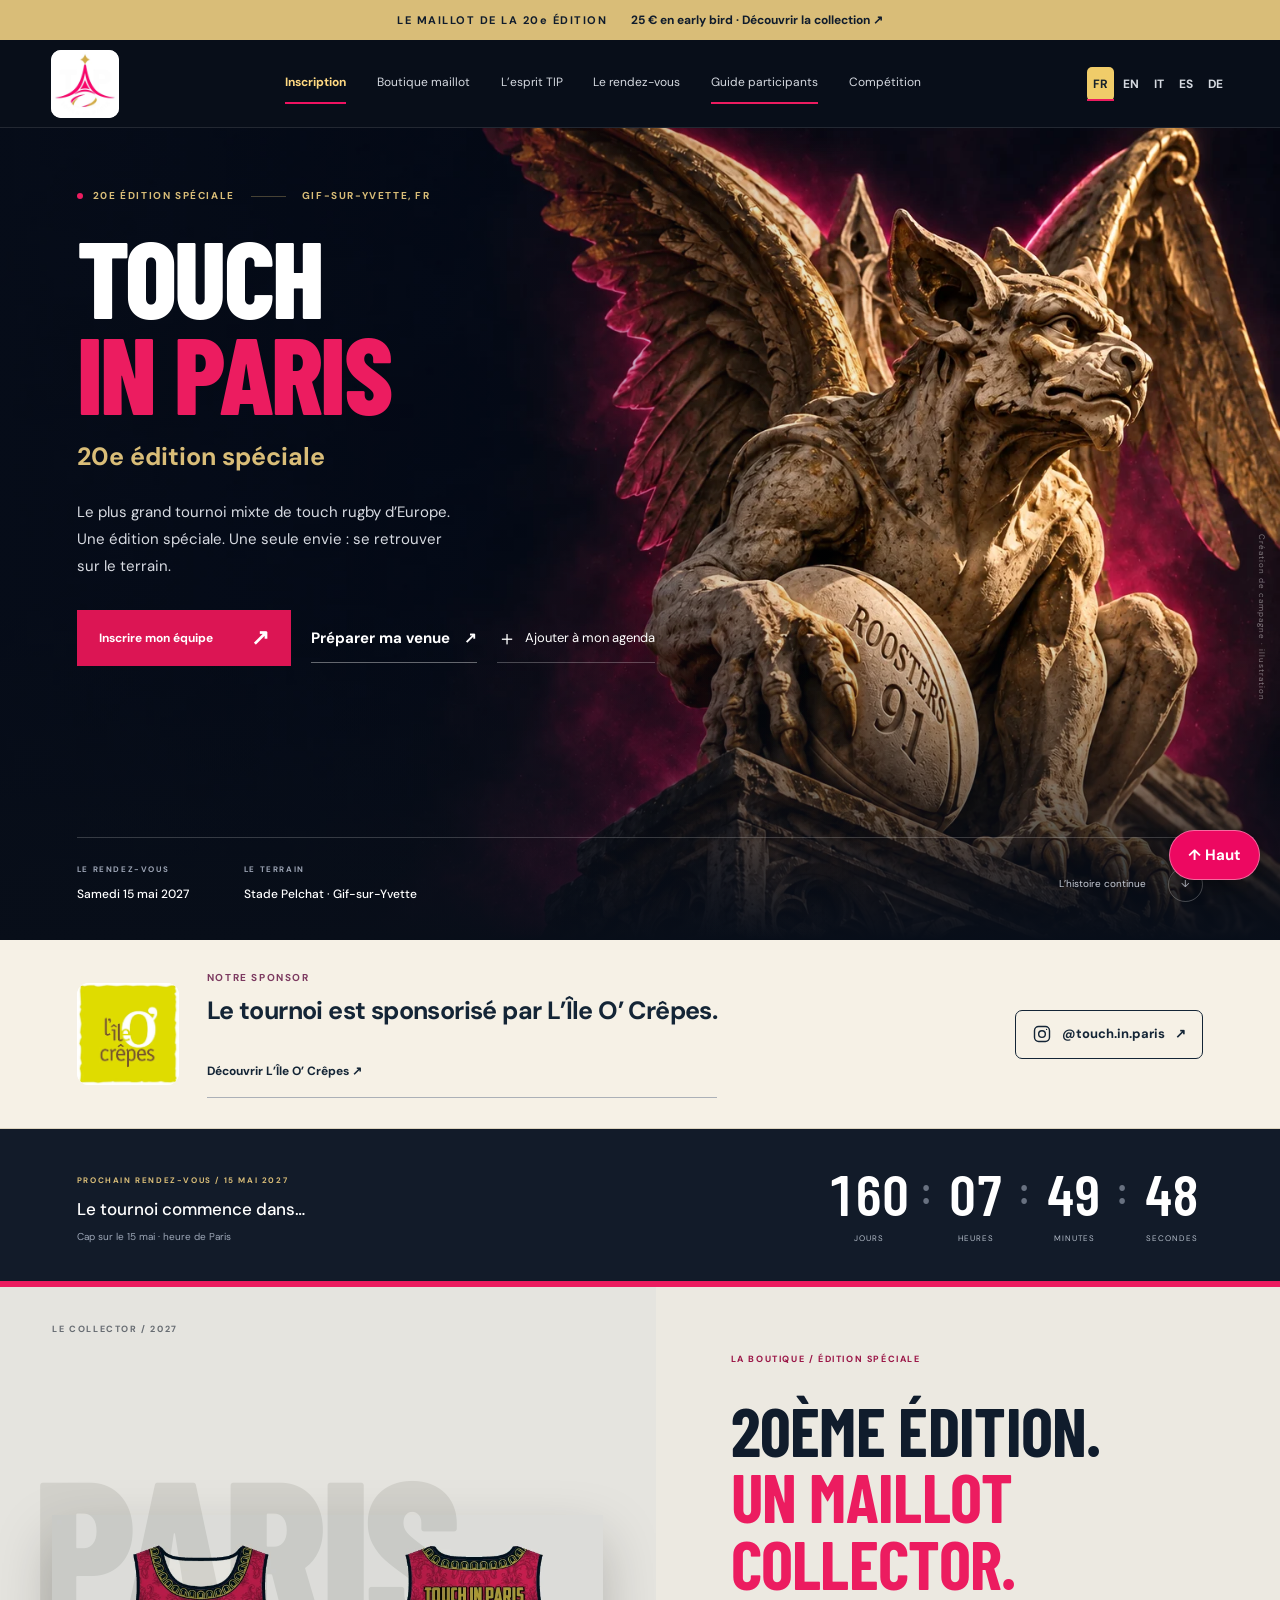
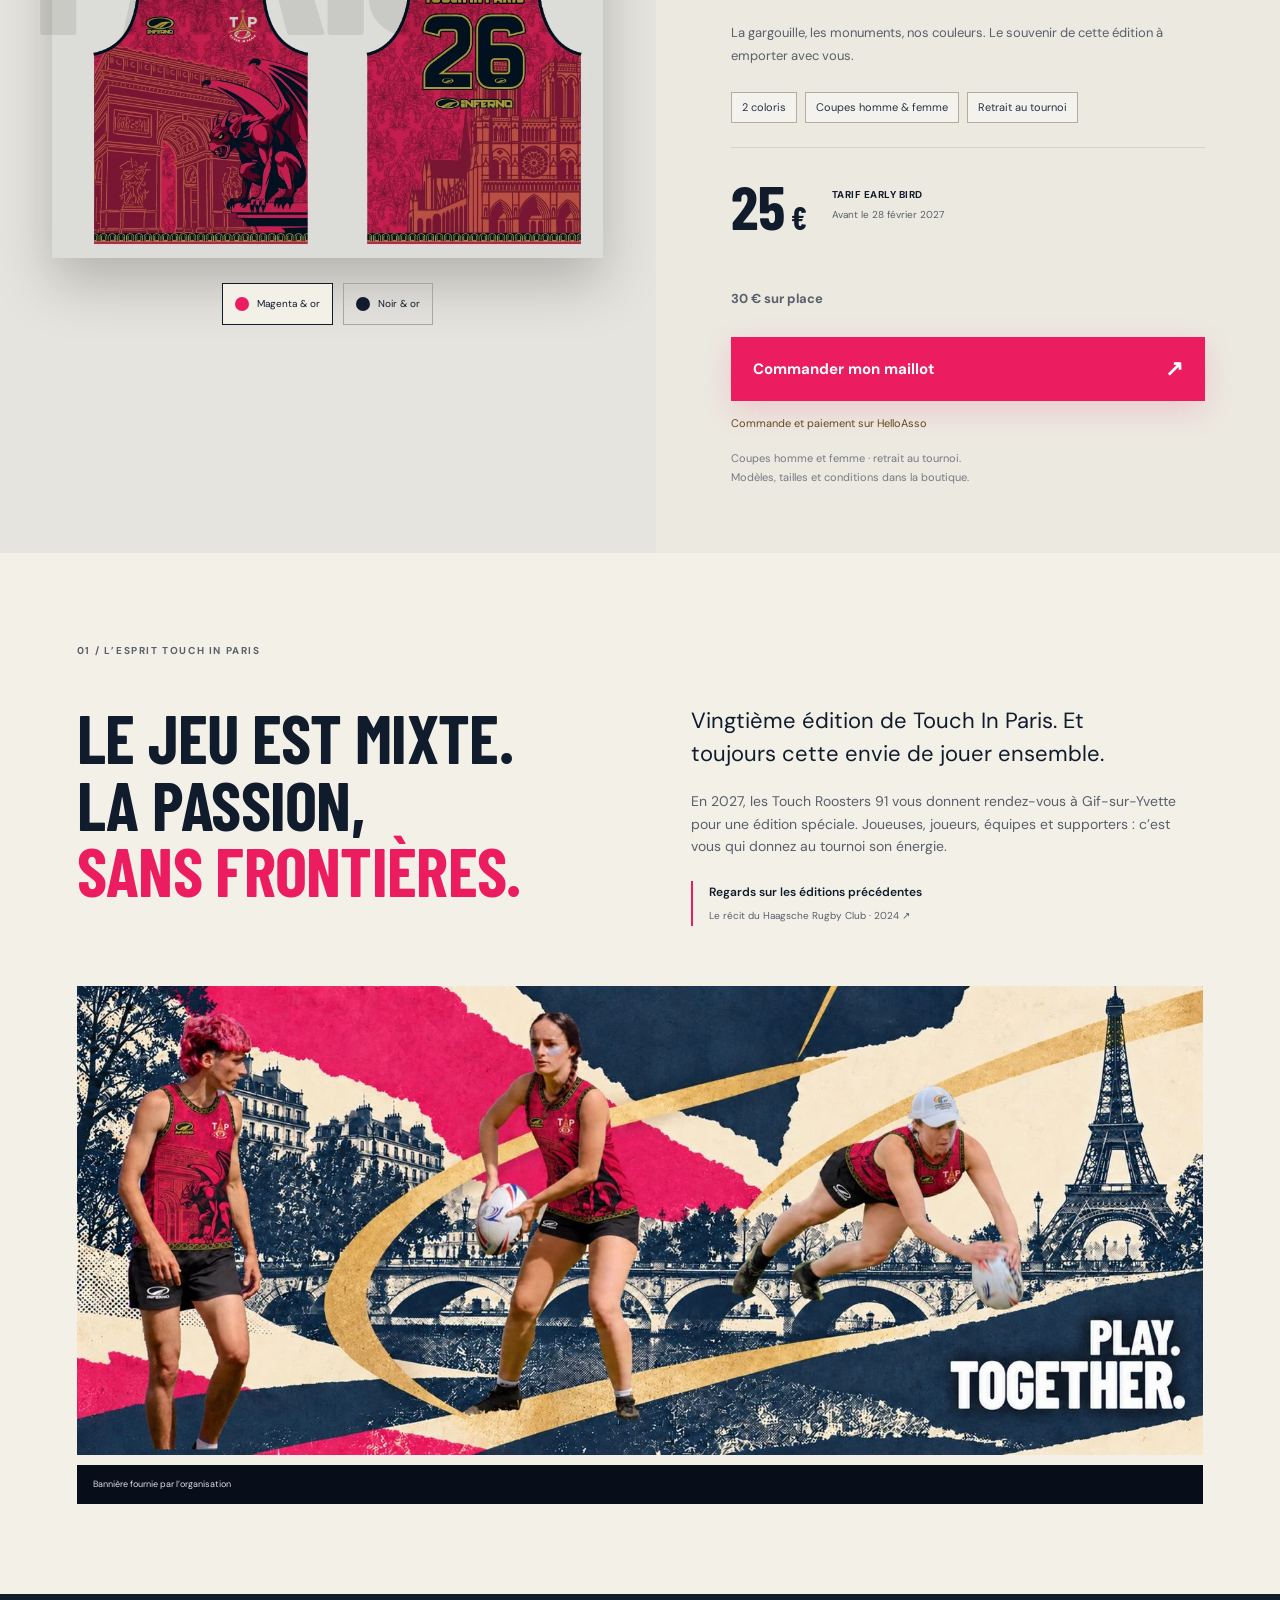
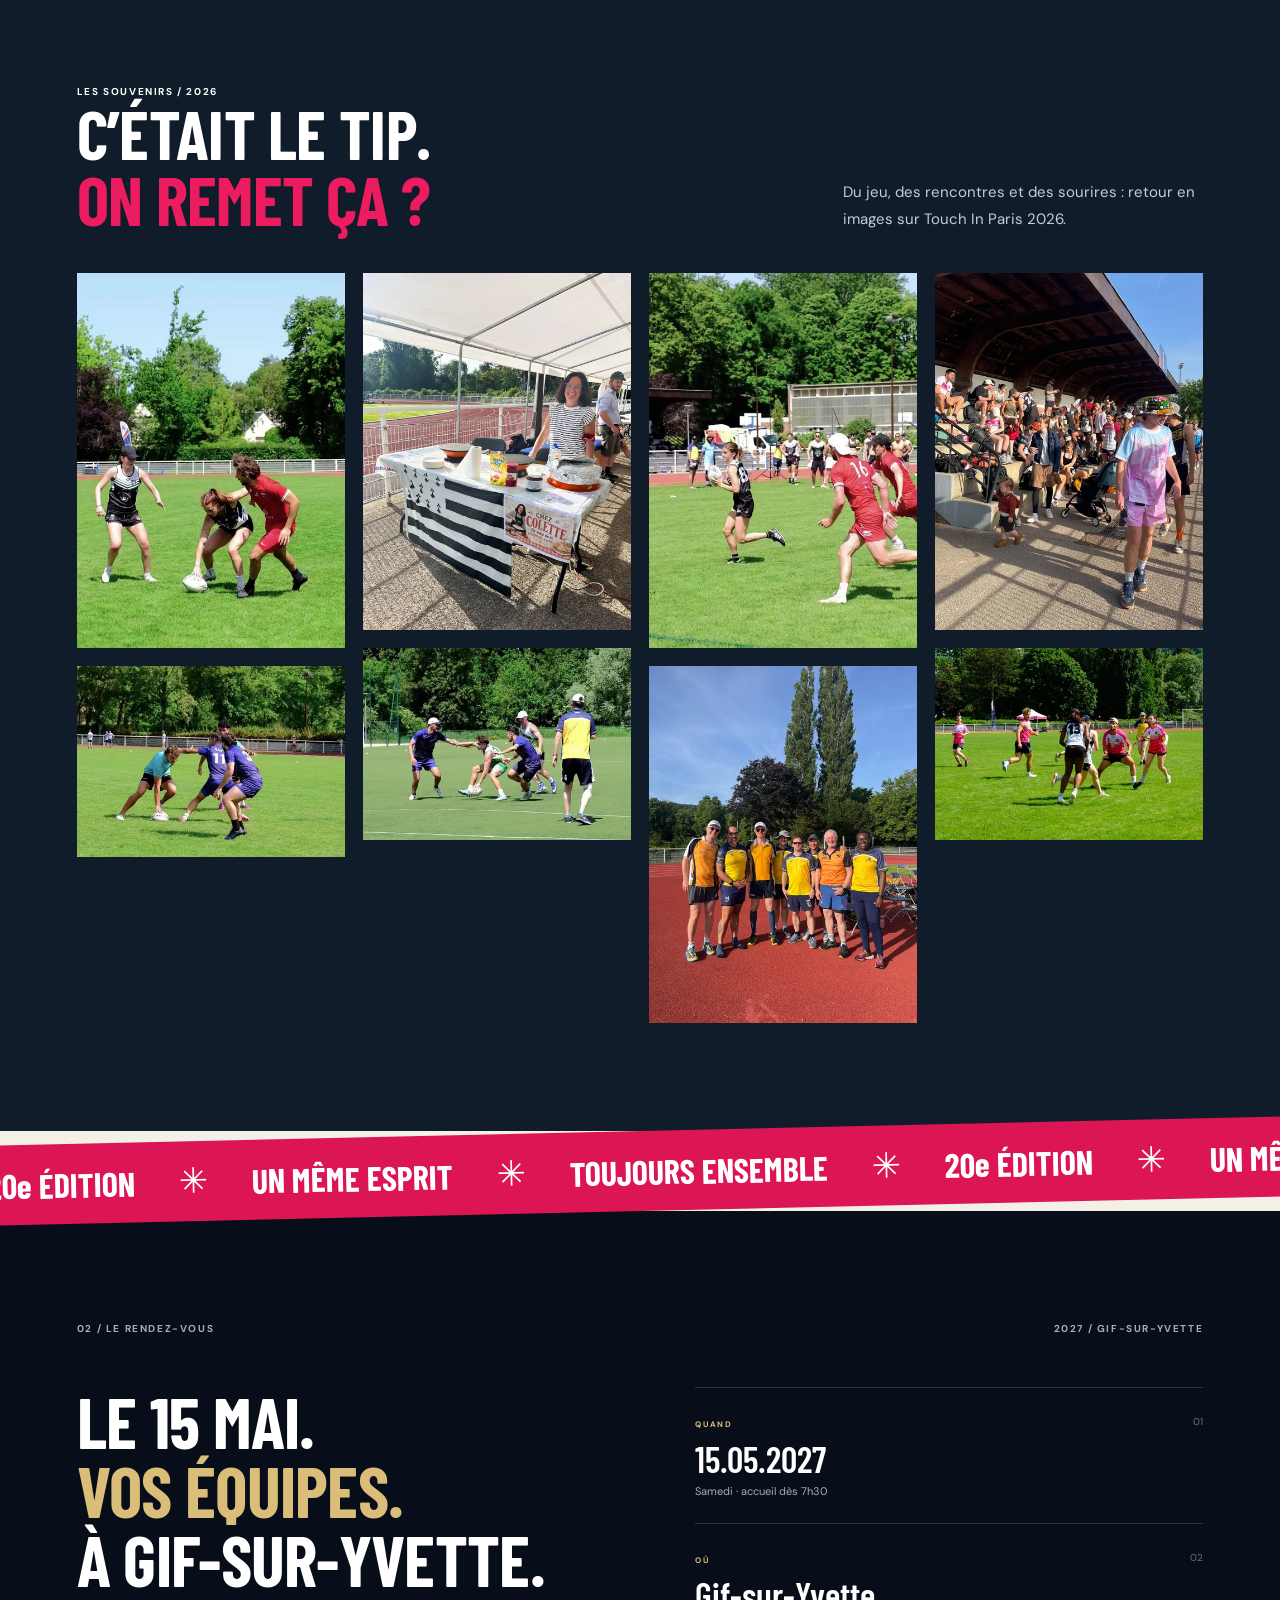
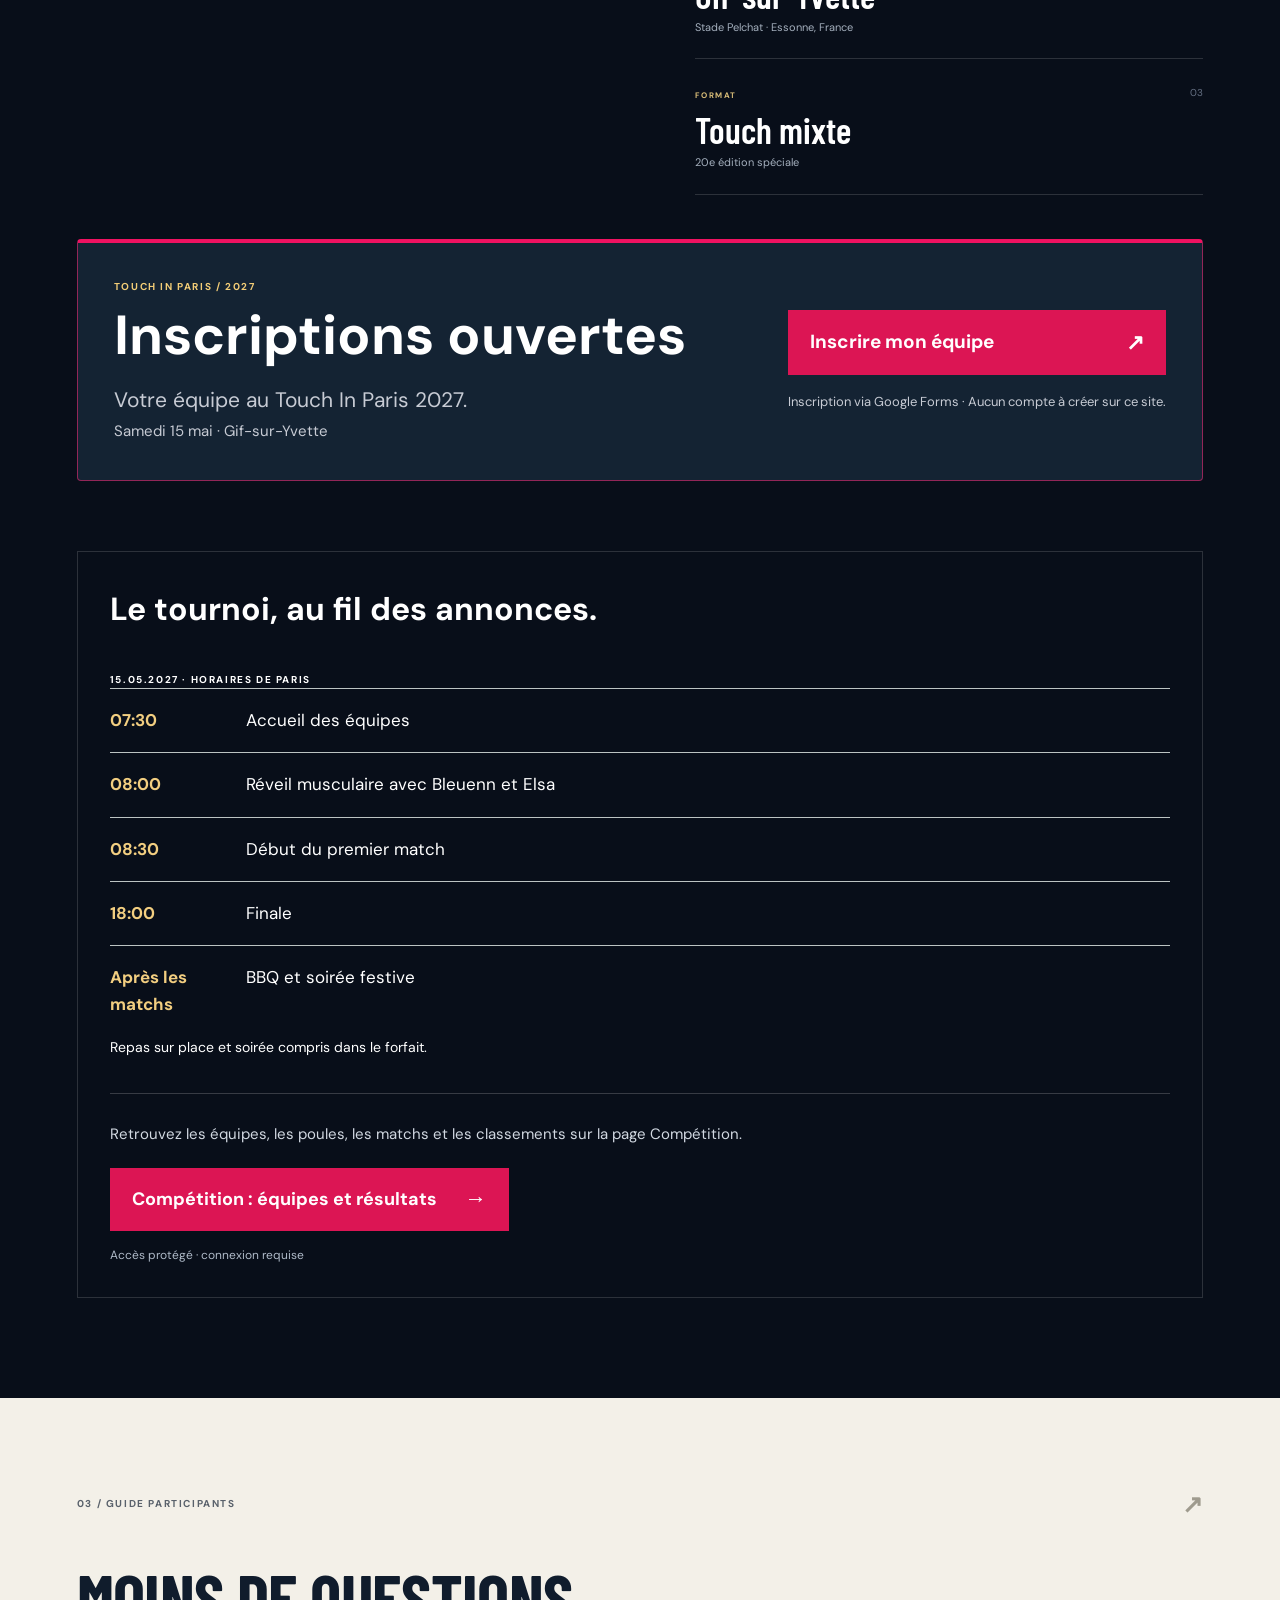
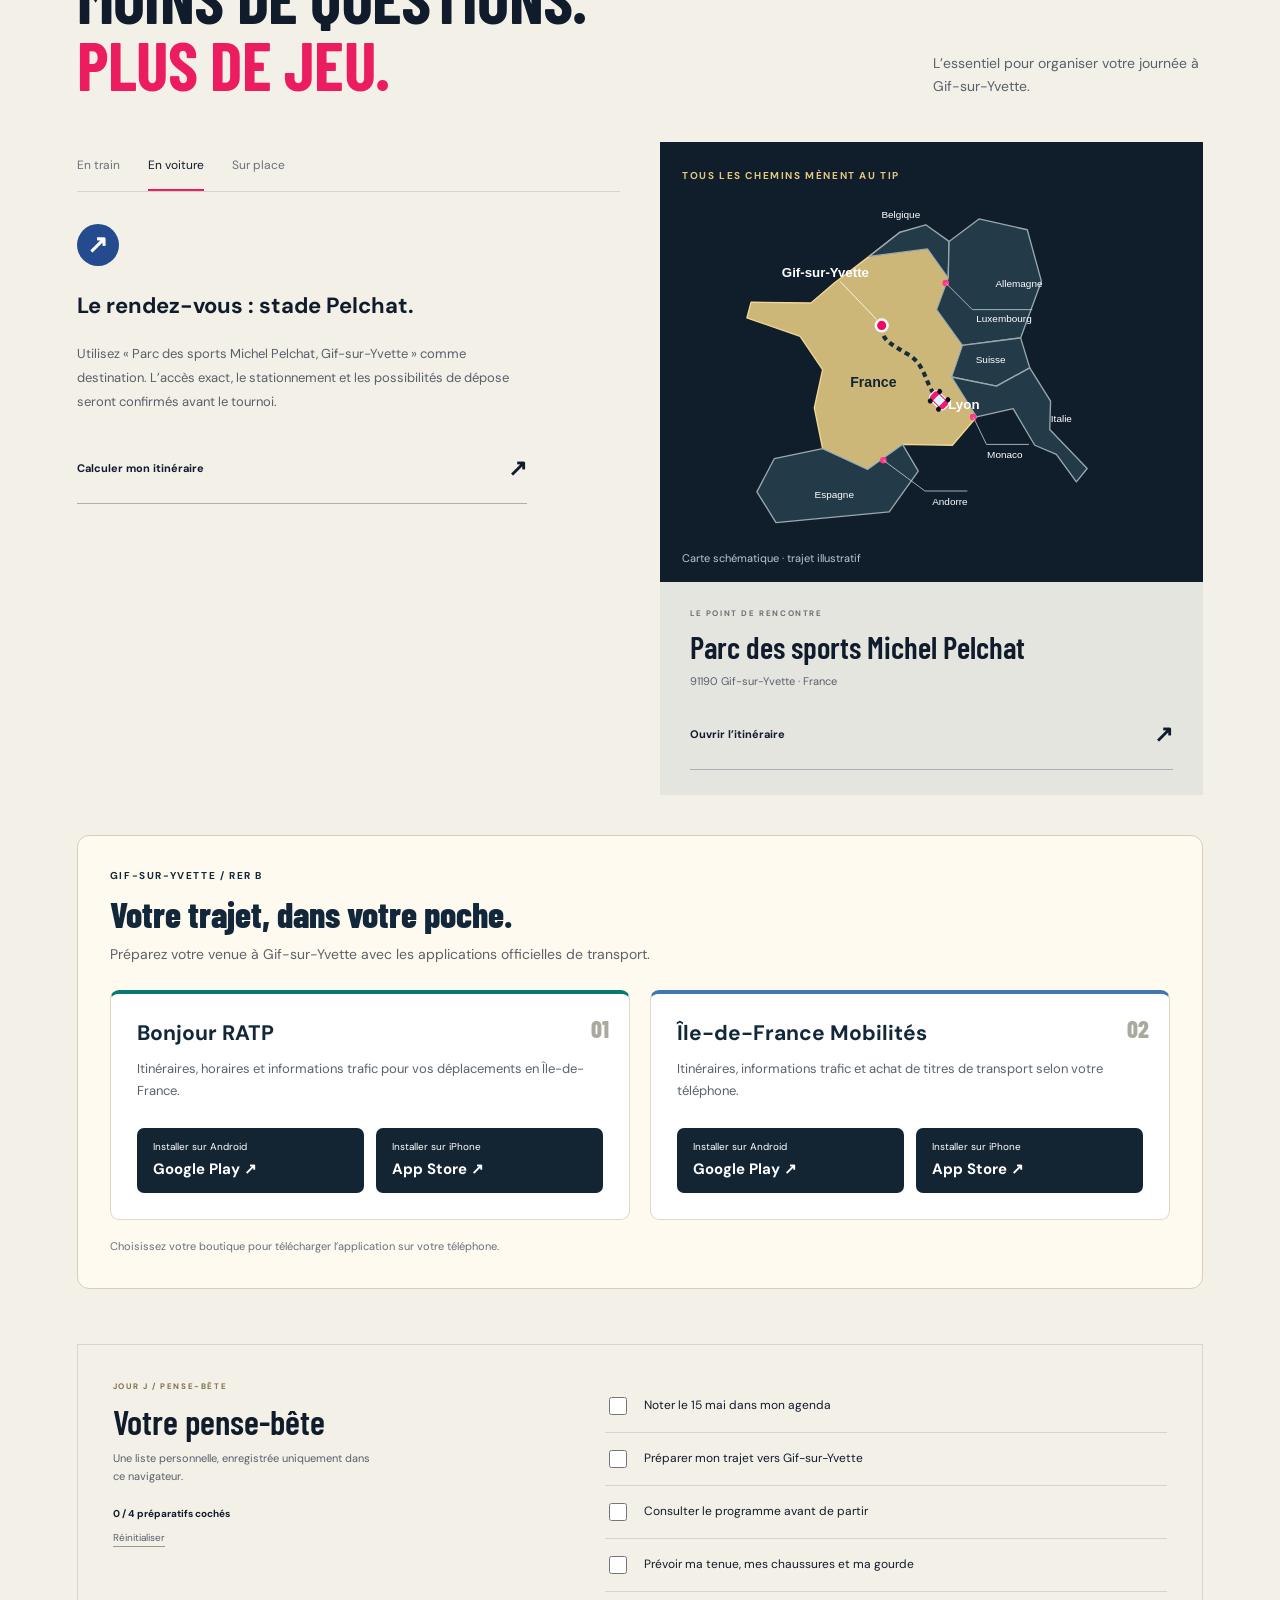
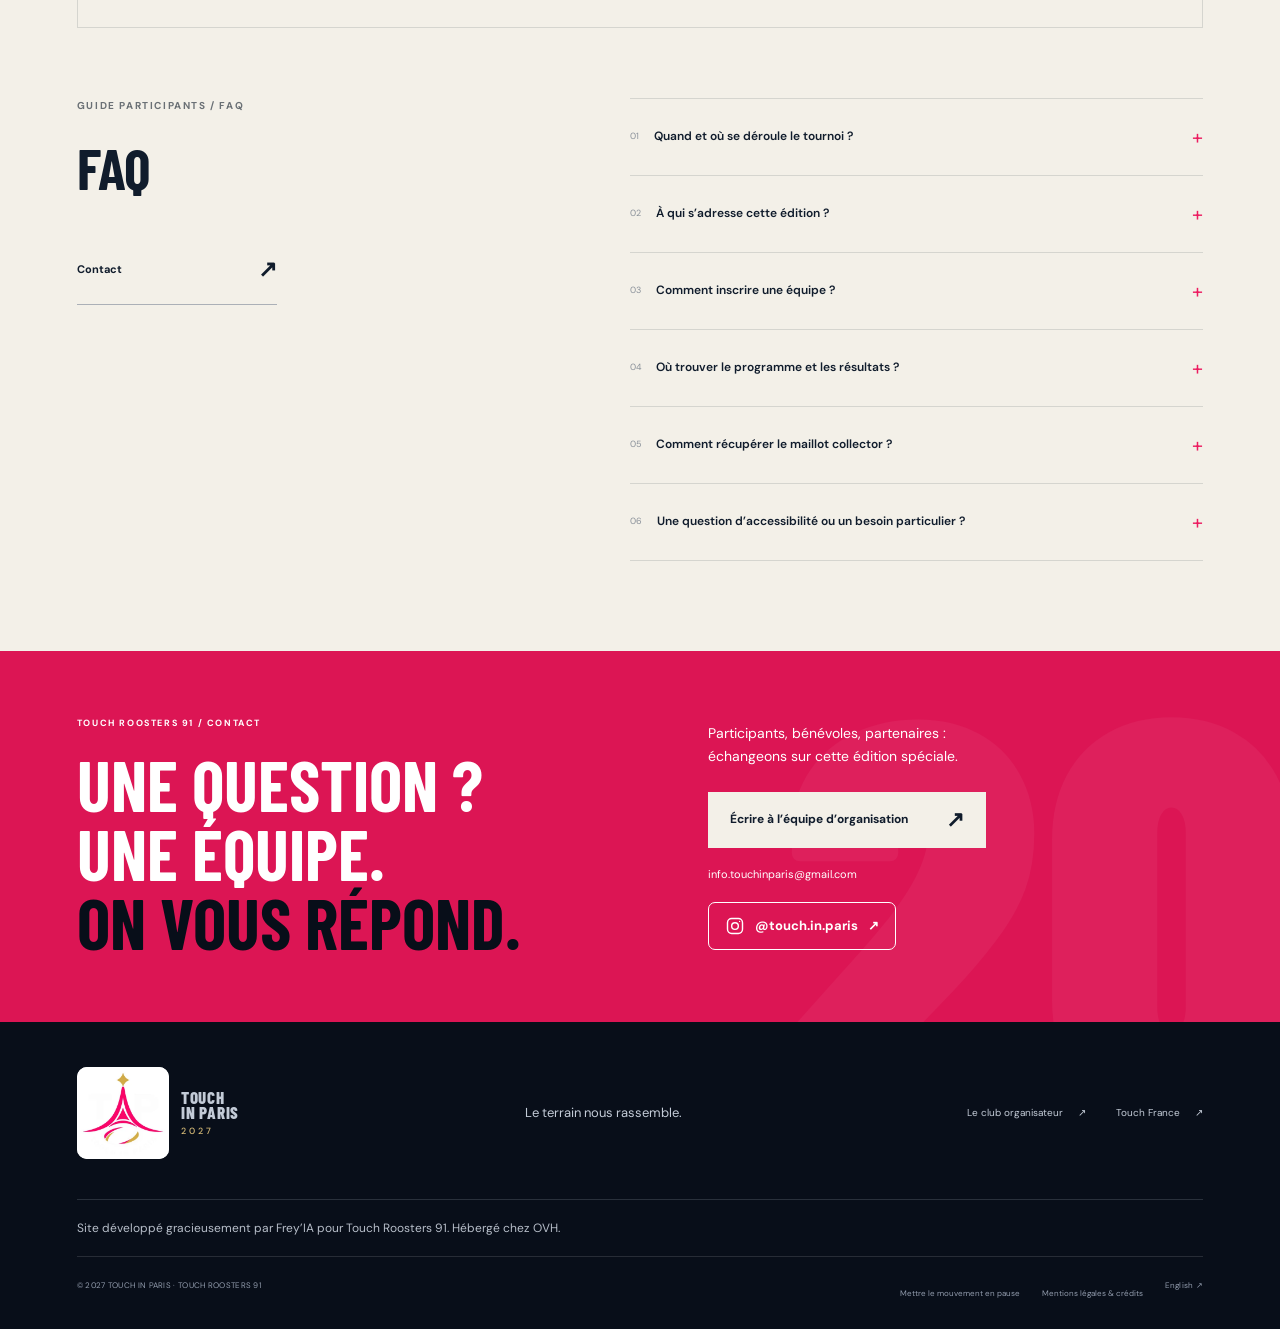
==== commit 4e254d63: "Add files via upload Accès à la page Compétition" ====
--- a/index.html
+++ b/index.html
@@ -1,4 +1,4 @@
-<!doctype html><html lang="fr"><head><meta charset="utf-8"><meta name="viewport" content="width=device-width,initial-scale=1"><title>Touch In Paris 2027 — La 20e. Ensemble.</title><meta name="description" content="La 20e édition de Touch In Paris. Tournoi mixte de touch rugby, samedi 15 mai 2027 au stade Pelchat à Gif-sur-Yvette. Préparez votre venue."><meta name="theme-color" content="#080e19"><link rel="icon" href="/assets/favicon.443a316e2661.svg"><link rel="canonical" href="https://touchinparis.touchroosters91.com/fr/"><link rel="alternate" hreflang="fr" href="https://touchinparis.touchroosters91.com/fr/"><link rel="alternate" hreflang="en" href="https://touchinparis.touchroosters91.com/en/"><link rel="alternate" hreflang="it" href="https://touchinparis.touchroosters91.com/it/"><link rel="alternate" hreflang="es" href="https://touchinparis.touchroosters91.com/es/"><link rel="alternate" hreflang="de" href="https://touchinparis.touchroosters91.com/de/"><link rel="alternate" hreflang="x-default" href="https://touchinparis.touchroosters91.com/fr/"><meta property="og:title" content="Touch In Paris 2027 — La 20e. Ensemble."><meta property="og:description" content="La 20e édition de Touch In Paris. Tournoi mixte de touch rugby, samedi 15 mai 2027 au stade Pelchat à Gif-sur-Yvette. Préparez votre venue."><meta property="og:image" content="https://touchinparis.touchroosters91.com/assets/hero-roosters-1536.bbb9d76f201a.webp"><meta property="og:type" content="website"><meta property="og:url" content="https://touchinparis.touchroosters91.com/fr/"><link rel="stylesheet" href="/style.79e96cde1c10.css"><script type="application/ld+json">{"@context":"https://schema.org","@type":"SportsEvent","name":"Touch In Paris 2027 — 20e édition spéciale","startDate":"2027-05-15T07:30:00+02:00","eventStatus":"https://schema.org/EventScheduled","eventAttendanceMode":"https://schema.org/OfflineEventAttendanceMode","sport":"Touch rugby","location":{"@type":"Place","name":"Stade Pelchat","address":{"@type":"PostalAddress","addressLocality":"Gif-sur-Yvette","postalCode":"91190","addressCountry":"FR"}},"organizer":{"@type":"Organization","name":"Touch Roosters 91","url":"https://www.touchrugby91.com/"},"image":"https://touchinparis.touchroosters91.com/assets/hero-roosters-1536.bbb9d76f201a.webp","description":"La 20e édition de Touch In Paris. Tournoi mixte de touch rugby, samedi 15 mai 2027 au stade Pelchat à Gif-sur-Yvette. Préparez votre venue.","url":"https://touchinparis.touchroosters91.com/fr/"}</script></head><body id="top">
+<!doctype html><html lang="fr"><head><meta charset="utf-8"><meta name="viewport" content="width=device-width,initial-scale=1"><title>Touch In Paris 2027 — La 20e. Ensemble.</title><meta name="description" content="La 20e édition de Touch In Paris. Tournoi mixte de touch rugby, samedi 15 mai 2027 au stade Pelchat à Gif-sur-Yvette. Préparez votre venue."><meta name="theme-color" content="#080e19"><link rel="icon" href="/assets/favicon.443a316e2661.svg"><link rel="canonical" href="https://touchinparis.touchroosters91.com/fr/"><link rel="alternate" hreflang="fr" href="https://touchinparis.touchroosters91.com/fr/"><link rel="alternate" hreflang="en" href="https://touchinparis.touchroosters91.com/en/"><link rel="alternate" hreflang="it" href="https://touchinparis.touchroosters91.com/it/"><link rel="alternate" hreflang="es" href="https://touchinparis.touchroosters91.com/es/"><link rel="alternate" hreflang="de" href="https://touchinparis.touchroosters91.com/de/"><link rel="alternate" hreflang="x-default" href="https://touchinparis.touchroosters91.com/fr/"><meta property="og:title" content="Touch In Paris 2027 — La 20e. Ensemble."><meta property="og:description" content="La 20e édition de Touch In Paris. Tournoi mixte de touch rugby, samedi 15 mai 2027 au stade Pelchat à Gif-sur-Yvette. Préparez votre venue."><meta property="og:image" content="https://touchinparis.touchroosters91.com/assets/hero-roosters-1536.bbb9d76f201a.webp"><meta property="og:type" content="website"><meta property="og:url" content="https://touchinparis.touchroosters91.com/fr/"><link rel="stylesheet" href="/style.d3fbbd6e1461.css"><script type="application/ld+json">{"@context":"https://schema.org","@type":"SportsEvent","name":"Touch In Paris 2027 — 20e édition spéciale","startDate":"2027-05-15T07:30:00+02:00","eventStatus":"https://schema.org/EventScheduled","eventAttendanceMode":"https://schema.org/OfflineEventAttendanceMode","sport":"Touch rugby","location":{"@type":"Place","name":"Stade Pelchat","address":{"@type":"PostalAddress","addressLocality":"Gif-sur-Yvette","postalCode":"91190","addressCountry":"FR"}},"organizer":{"@type":"Organization","name":"Touch Roosters 91","url":"https://www.touchrugby91.com/"},"image":"https://touchinparis.touchroosters91.com/assets/hero-roosters-1536.bbb9d76f201a.webp","description":"La 20e édition de Touch In Paris. Tournoi mixte de touch rugby, samedi 15 mai 2027 au stade Pelchat à Gif-sur-Yvette. Préparez votre venue.","url":"https://touchinparis.touchroosters91.com/fr/"}</script></head><body id="top">
 <a class="shop-announcement" href="#collector"><span>LE MAILLOT DE LA 20e ÉDITION</span><strong>25 € en early bird · Découvrir la collection ↗</strong></a><a class="skip" href="#main">Aller au contenu</a><header class="header"><a class="brand" href="/fr/" aria-label="Touch In Paris"><img class="tip-logo" src="/assets/tip-logo-optimized.e0677d0e77f4.webp" alt="Touch In Paris" width="1254" height="1254"><span class="brand-name">TOUCH<br>IN PARIS<span class="brand-year">2027</span></span></a><button class="menu-toggle" aria-expanded="false" aria-controls="navigation" aria-label="Ouvrir le menu"><span></span><span></span></button><nav id="navigation" aria-label="Navigation principale"><a class="nav-registration" href="#inscriptions">Inscription</a><a href="#collector">Boutique maillot</a><a href="#spirit">L’esprit TIP</a><a href="#event">Le rendez-vous</a><a href="#guide">Guide participants</a><a href="/competition/?lang=fr">Compétition</a></nav><div class="header-end"><nav class="language-links" aria-label="Langue"><a href="/fr/" lang="fr" hreflang="fr" aria-current="page">FR</a><a href="/en/" lang="en" hreflang="en" >EN</a><a href="/it/" lang="it" hreflang="it" >IT</a><a href="/es/" lang="es" hreflang="es" >ES</a><a href="/de/" lang="de" hreflang="de" >DE</a></nav></div></header>
 <main id="main"><section class="hero" aria-labelledby="hero-title"><img class="hero-art" src="/assets/hero-roosters-1536.bbb9d76f201a.webp" srcset="/assets/hero-roosters-768.531aa483f2ea.webp 768w, /assets/hero-roosters-1152.deb929ac3925.webp 1152w, /assets/hero-roosters-1536.bbb9d76f201a.webp 1536w" sizes="(max-width:600px) 150vw, 100vw" width="1536" height="1024" alt="" fetchpriority="high"><div class="hero-shade"></div><div class="hero-content"><p class="overline"><span class="dot"></span> 20e édition spéciale <span class="edition-rule"></span> GIF-SUR-YVETTE, FR</p><h1 id="hero-title">TOUCH<br><em>IN PARIS</em></h1><p class="hero-edition">20e édition spéciale</p><p class="hero-intro">Le plus grand tournoi mixte de touch rugby d’Europe. Une édition spéciale. Une seule envie : se retrouver sur le terrain.</p><div class="hero-actions"><a class="button pink registration-hero" href="https://forms.gle/b6BH2EF2GSboThge6" target="_blank" rel="noopener noreferrer">Inscrire mon équipe<span aria-hidden="true">↗</span></a><a class="visit-link" href="#guide">Préparer ma venue<span aria-hidden="true">↗</span></a><a class="calendar-link" href="/tip-2027-fr.ics" download><span aria-hidden="true">＋</span>Ajouter à mon agenda</a></div></div><div class="hero-bottom"><div><span class="tiny">LE RENDEZ-VOUS</span><strong>Samedi 15 mai 2027</strong></div><div><span class="tiny">LE TERRAIN</span><strong>Stade Pelchat · Gif-sur-Yvette</strong></div><a href="#spirit" class="scroll-cue">L’histoire continue<span>↓</span></a></div><span class="art-credit">Création de campagne · illustration</span></section>
 <section class="sponsor-band" aria-label="NOTRE SPONSOR"><a class="sponsor-logo" href="https://www.ileocrepes.com/" target="_blank" rel="noopener noreferrer"><img src="/assets/ileo-crepes-optimized.076aefcd7d83.webp" width="447" height="447" alt="L’Île O’ Crêpes" loading="lazy"></a><div><p class="overline">NOTRE SPONSOR</p><h2>Le tournoi est sponsorisé par L’Île O’ Crêpes.</h2><a class="text-link" href="https://www.ileocrepes.com/" target="_blank" rel="noopener noreferrer">Découvrir L’Île O’ Crêpes ↗</a></div><a class="instagram-link" href="https://www.instagram.com/touch.in.paris/" aria-label="Suivre le tournoi sur Instagram · @touch.in.paris" target="_blank" rel="noopener noreferrer"><svg viewBox="0 0 24 24" width="20" height="20" fill="none" stroke="currentColor" stroke-width="1.7" aria-hidden="true"><rect x="3" y="3" width="18" height="18" rx="5"/><circle cx="12" cy="12" r="4"/><circle cx="17.5" cy="6.5" r=".8" fill="currentColor" stroke="none"/></svg><span>@touch.in.paris</span><span aria-hidden="true">↗</span></a></section>
@@ -7,7 +7,7 @@
 <section id="spirit" class="story section"><div class="section-top"><p class="overline">01 / L’ESPRIT TOUCH IN PARIS</p></div><div class="story-grid"><h2 class="display reveal">Le jeu est mixte.<br>La passion,<br><em>sans frontières.</em></h2><div class="story-copy reveal"><p class="lead">Vingtième édition de Touch In Paris. Et toujours cette envie de jouer ensemble.</p><p>En 2027, les Touch Roosters 91 vous donnent rendez-vous à Gif-sur-Yvette pour une édition spéciale. Joueuses, joueurs, équipes et supporters : c’est vous qui donnez au tournoi son énergie.</p><a class="archive-link" href="https://haagscherugbyclub.nl/touch-in-paris-tournament/" target="_blank" rel="noopener noreferrer">Regards sur les éditions précédentes<span>Le récit du Haagsche Rugby Club · 2024 ↗</span></a></div></div><figure class="action-art supplied-banner"><img src="/assets/tip-banner-optimized.d93a05a84044.webp" width="1600" height="667" loading="lazy" alt="Touch In Paris · Play. Together."><figcaption>Bannière fournie par l’organisation</figcaption></figure></section>
 <section class="gallery-section section" id="memories" aria-labelledby="gallery-title"><p class="overline">LES SOUVENIRS / 2026</p><div class="gallery-heading"><h2 class="display" id="gallery-title">C’était le TIP.<br><em>On remet ça ?</em></h2><p>Du jeu, des rencontres et des sourires : retour en images sur Touch In Paris 2026.</p></div><div class="gallery-grid"><button class="gallery-item" type="button" data-photo="/assets/tip-2026-1-full.be6c14c9a203.webp" aria-label="Agrandir la photo : Remise en jeu entre les équipes en noir et en rouge"><img src="/assets/tip-2026-1-thumb.27da6f30fa41.webp" width="871" height="1220" loading="lazy" decoding="async" alt="Remise en jeu entre les équipes en noir et en rouge"></button><button class="gallery-item" type="button" data-photo="/assets/tip-2026-2-full.707753f0a61d.webp" aria-label="Agrandir la photo : Rencontre entre les équipes en turquoise et en violet"><img src="/assets/tip-2026-2-thumb.0b65741d89d2.webp" width="1080" height="771" loading="lazy" decoding="async" alt="Rencontre entre les équipes en turquoise et en violet"></button><button class="gallery-item" type="button" data-photo="/assets/tip-2026-3-full.61b87af12d8f.webp" aria-label="Agrandir la photo : Le stand de crêpes Chez Colette"><img src="/assets/tip-2026-3-thumb.c9dd6c95f869.webp" width="3024" height="4032" loading="lazy" decoding="async" alt="Le stand de crêpes Chez Colette"></button><button class="gallery-item" type="button" data-photo="/assets/tip-2026-4-full.024a7588b396.webp" aria-label="Agrandir la photo : Action de jeu sous le regard de l’arbitre"><img src="/assets/tip-2026-4-thumb.6c13e8d6fe44.webp" width="1080" height="771" loading="lazy" decoding="async" alt="Action de jeu sous le regard de l’arbitre"></button><button class="gallery-item" type="button" data-photo="/assets/tip-2026-5-full.316afff2d353.webp" aria-label="Agrandir la photo : Course avec le ballon face à la défense en rouge"><img src="/assets/tip-2026-5-thumb.1da5578dc3a6.webp" width="930" height="1302" loading="lazy" decoding="async" alt="Course avec le ballon face à la défense en rouge"></button><button class="gallery-item" type="button" data-photo="/assets/tip-2026-6-full.b61a1e38ee6e.webp" aria-label="Agrandir la photo : Photo de groupe des arbitres"><img src="/assets/tip-2026-6-thumb.d625b22ebf21.webp" width="3024" height="4032" loading="lazy" decoding="async" alt="Photo de groupe des arbitres"></button><button class="gallery-item" type="button" data-photo="/assets/tip-2026-7-full.0c5992a3d41e.webp" aria-label="Agrandir la photo : Participants et supporters dans les tribunes"><img src="/assets/tip-2026-7-thumb.96116f5623e6.webp" width="2509" height="3345" loading="lazy" decoding="async" alt="Participants et supporters dans les tribunes"></button><button class="gallery-item" type="button" data-photo="/assets/tip-2026-8-full.5c7f2e64d362.webp" aria-label="Agrandir la photo : Rencontre de touch mixte entre les équipes en rose et en noir"><img src="/assets/tip-2026-8-thumb.35b058744903.webp" width="3738" height="2670" loading="lazy" decoding="async" alt="Rencontre de touch mixte entre les équipes en rose et en noir"></button></div></section><dialog class="photo-dialog" id="photo-viewer" aria-label="Touch In Paris 2026"><button type="button" class="photo-close" aria-label="Fermer">×</button><img alt=""><div class="photo-toolbar"><button type="button" class="photo-prev" aria-label="Photo précédente">←</button><p class="photo-caption" aria-live="polite"></p><button type="button" class="photo-next" aria-label="Photo suivante">→</button></div></dialog>
 <div class="ticker" aria-hidden="true"><div><span>20e ÉDITION</span><i>✳</i><span>UN MÊME ESPRIT</span><i>✳</i><span>TOUJOURS ENSEMBLE</span><i>✳</i><span>20e ÉDITION</span><i>✳</i><span>UN MÊME ESPRIT</span><i>✳</i><span>TOUJOURS ENSEMBLE</span><i>✳</i></div></div>
-<section id="event" class="event-section section"><div class="section-top"><p class="overline">02 / LE RENDEZ-VOUS</p><span class="overline">2027 / GIF-SUR-YVETTE</span></div><div class="event-layout"><h2 class="display reveal">LE 15 MAI.<br><em>VOS ÉQUIPES.</em><br>À GIF-SUR-YVETTE.</h2><div class="event-facts"><div class="fact reveal"><span class="tiny">QUAND</span><h3>15.05.2027</h3><p>Samedi · accueil dès 7h30</p><span class="fact-index">01</span></div><div class="fact reveal"><span class="tiny">OÙ</span><h3>Gif-sur-Yvette</h3><p>Stade Pelchat · Essonne, France</p><span class="fact-index">02</span></div><div class="fact reveal"><span class="tiny">FORMAT</span><h3>Touch mixte</h3><p>20e édition spéciale</p><span class="fact-index">03</span></div></div></div><section id="inscriptions" class="registration-band section registration-open" aria-labelledby="registration-title"><div><p class="overline">TOUCH IN PARIS / 2027</p><h2 id="registration-title">Inscriptions ouvertes</h2><p class="registration-intro">Votre équipe au Touch In Paris 2027.</p><p>Samedi 15 mai · Gif-sur-Yvette</p></div><div class="registration-action"><a class="button pink" href="https://forms.gle/b6BH2EF2GSboThge6" target="_blank" rel="noopener noreferrer">Inscrire mon équipe<span aria-hidden="true">↗</span></a><p>Inscription via Google Forms · Aucun compte à créer sur ce site.</p></div></section><div class="competition reveal"><div class="competition-heading"><h3>Le tournoi, au fil des annonces.</h3><span class="status"><span class="dot"></span>PROCHAINE ANNONCE</span></div><div class="tabs" role="tablist" aria-label="Le rendez-vous"><button role="tab" id="comp-tab-0" aria-controls="comp-panel-0" aria-selected="true" tabindex="0">Programme</button><button role="tab" id="comp-tab-1" aria-controls="comp-panel-1" aria-selected="false" tabindex="-1">Équipes</button><button role="tab" id="comp-tab-2" aria-controls="comp-panel-2" aria-selected="false" tabindex="-1">Résultats</button></div><div id="comp-panel-0" role="tabpanel" aria-labelledby="comp-tab-0" ><div class="day-programme"><p class="overline">15.05.2027 · Horaires de Paris</p><h3>Votre journée sur place</h3><ol><li><strong>07:30</strong><span>Accueil des équipes</span></li><li><strong>08:00</strong><span>Réveil musculaire avec Bleuenn et Elsa</span></li><li><strong>08:30</strong><span>Début du premier match</span></li><li><strong>18:00</strong><span>Finale</span></li><li><strong>Après les matchs</strong><span>BBQ et soirée festive</span></li></ol><p class="meal-note">Repas sur place et soirée compris dans le forfait.</p></div></div><div id="comp-panel-1" role="tabpanel" aria-labelledby="comp-tab-1" hidden><div><h4>Les équipes se préparent</h4><p>La liste des équipes engagées pour 2027 n’est pas encore publiée. Retrouvez ici les clubs participants dès leur annonce.</p></div></div><div id="comp-panel-2" role="tabpanel" aria-labelledby="comp-tab-2" hidden><div><h4>Les rencontres restent à jouer</h4><p>Poules, scores et classements seront accessibles lorsque les informations de compétition seront disponibles.</p></div></div><p class="competition-note">Horaires de Paris · Samedi · accueil dès 7h30</p></div></section>
+<section id="event" class="event-section section"><div class="section-top"><p class="overline">02 / LE RENDEZ-VOUS</p><span class="overline">2027 / GIF-SUR-YVETTE</span></div><div class="event-layout"><h2 class="display reveal">LE 15 MAI.<br><em>VOS ÉQUIPES.</em><br>À GIF-SUR-YVETTE.</h2><div class="event-facts"><div class="fact reveal"><span class="tiny">QUAND</span><h3>15.05.2027</h3><p>Samedi · accueil dès 7h30</p><span class="fact-index">01</span></div><div class="fact reveal"><span class="tiny">OÙ</span><h3>Gif-sur-Yvette</h3><p>Stade Pelchat · Essonne, France</p><span class="fact-index">02</span></div><div class="fact reveal"><span class="tiny">FORMAT</span><h3>Touch mixte</h3><p>20e édition spéciale</p><span class="fact-index">03</span></div></div></div><section id="inscriptions" class="registration-band section registration-open" aria-labelledby="registration-title"><div><p class="overline">TOUCH IN PARIS / 2027</p><h2 id="registration-title">Inscriptions ouvertes</h2><p class="registration-intro">Votre équipe au Touch In Paris 2027.</p><p>Samedi 15 mai · Gif-sur-Yvette</p></div><div class="registration-action"><a class="button pink" href="https://forms.gle/b6BH2EF2GSboThge6" target="_blank" rel="noopener noreferrer">Inscrire mon équipe<span aria-hidden="true">↗</span></a><p>Inscription via Google Forms · Aucun compte à créer sur ce site.</p></div></section><div class="competition programme-overview"><div class="competition-heading"><h3>Le tournoi, au fil des annonces.</h3></div><div class="day-programme"><p class="overline">15.05.2027 · Horaires de Paris</p><h3>Votre journée sur place</h3><ol><li><strong>07:30</strong><span>Accueil des équipes</span></li><li><strong>08:00</strong><span>Réveil musculaire avec Bleuenn et Elsa</span></li><li><strong>08:30</strong><span>Début du premier match</span></li><li><strong>18:00</strong><span>Finale</span></li><li><strong>Après les matchs</strong><span>BBQ et soirée festive</span></li></ol><p class="meal-note">Repas sur place et soirée compris dans le forfait.</p></div><div class="competition-access"><p>Retrouvez les équipes, les poules, les matchs et les classements sur la page Compétition.</p><a class="button pink competition-entry" href="/competition/?lang=fr">Compétition : équipes et résultats<span aria-hidden="true">→</span></a><p class="competition-access-note">Accès protégé · connexion requise</p></div></div></section>
 <section id="guide" class="guide section"><div class="section-top"><p class="overline">03 / GUIDE PARTICIPANTS</p><span class="index-mark">↗</span></div><div class="guide-heading"><h2 class="display reveal">Moins de questions.<br><em>Plus de jeu.</em></h2><p>L’essentiel pour organiser votre journée à Gif-sur-Yvette.</p></div><div class="guide-grid"><div class="travel"><div class="tabs" role="tablist" aria-label="Accès et accueil"><button role="tab" id="travel-tab-0" aria-controls="travel-panel-0 travel-visual-0" aria-selected="false" tabindex="-1">En train</button><button role="tab" id="travel-tab-1" aria-controls="travel-panel-1 travel-visual-1" aria-selected="true" tabindex="0">En voiture</button><button role="tab" id="travel-tab-2" aria-controls="travel-panel-2 travel-visual-2" aria-selected="false" tabindex="-1">Sur place</button></div><div id="travel-panel-0" class="travel-panel" role="tabpanel" aria-labelledby="travel-tab-0" hidden><span class="route-icon" aria-hidden="true">B</span><h3>Le RER B vous rapproche du terrain.</h3><p>Direction Saint-Rémy-lès-Chevreuse, descente à Gif-sur-Yvette. Vérifiez les horaires et les éventuels travaux avant votre départ. L’entrée dédiée au tournoi sera précisée par l’organisation.</p><a class="text-link" href="https://www.google.com/maps/search/?api=1&query=Parc+des+sports+Michel+Pelchat+Gif-sur-Yvette" target="_blank" rel="noopener noreferrer">Google Maps<span aria-hidden="true">↗</span></a></div><div id="travel-panel-1" class="travel-panel" role="tabpanel" aria-labelledby="travel-tab-1" ><span class="route-icon" aria-hidden="true">↗</span><h3>Le rendez-vous : stade Pelchat.</h3><p>Utilisez « Parc des sports Michel Pelchat, Gif-sur-Yvette » comme destination. L’accès exact, le stationnement et les possibilités de dépose seront confirmés avant le tournoi.</p><a class="text-link" href="https://www.google.com/maps/search/?api=1&query=Parc+des+sports+Michel+Pelchat+Gif-sur-Yvette" target="_blank" rel="noopener noreferrer">Calculer mon itinéraire<span aria-hidden="true">↗</span></a></div><div id="travel-panel-2" class="travel-panel" role="tabpanel" aria-labelledby="travel-tab-2" hidden><span class="route-icon" aria-hidden="true">◎</span><h3>Votre journée sur place</h3><p>Repas sur place et soirée compris dans le forfait.</p><a class="text-link" href="mailto:info.touchinparis@gmail.com">Contacter l’organisation<span aria-hidden="true">↗</span></a></div></div><div class="venue-card"><div id="travel-visual-0" hidden role="tabpanel" aria-labelledby="travel-tab-0"><div class="route-map" aria-hidden="true"><svg viewBox="0 0 600 300" fill="none"><path class="map-grid" d="M0 70H600M0 150H600M0 230H600M100 0V300M200 0V300M300 0V300M400 0V300M500 0V300"/><path class="map-river" d="M600 50C420 170 450 30 300 80S210 280 0 250"/><path class="map-route" d="M425 65L350 65L350 145L245 145L245 230L165 230"/><circle cx="425" cy="65" r="7"/><circle cx="165" cy="230" r="10"/><text x="445" y="70">Paris</text><text x="175" y="265">Gif-sur-Yvette</text><rect x="270" y="130" width="30" height="30" rx="15"/><text class="line-b" x="280" y="151">B</text></svg><span>Schéma de situation · non à l’échelle</span></div></div><div id="travel-visual-1" role="tabpanel" aria-labelledby="travel-tab-1"><div class="road-card"><p class="overline">Tous les chemins mènent au TIP</p><svg class="europe-map" viewBox="0 0 600 440" role="img" aria-label="France, Belgique, Luxembourg, Allemagne, Suisse, Italie, Espagne, Andorre, Monaco"><g class="countries"><path d="M225 87L262 58 295 78 320 113 306 151 337 194 324 232 354 280 325 314 265 313 223 343 169 318 159 269 169 223 142 183 78 161 83 142 155 143 183 119Z" class="france"/><path d="M225 87L262 58 293 49 321 69 320 113 295 78Z"/><path d="M321 69L357 42 415 55 432 117 407 185 337 194 306 151 320 113Z"/><path d="M337 194L407 185 418 221 378 243 324 232Z"/><path d="M378 243L418 221 443 261 442 295 487 342 474 358 450 325 424 314 398 270 354 280 324 232Z"/><path d="M169 318L223 343 265 313 284 345 249 394 113 407 90 370 111 330Z"/></g><g class="country-labels"><text x="230" y="244">France</text><text x="263" y="41">Belgique</text><text x="405" y="124">Allemagne</text><text x="371" y="215">Suisse</text><text x="456" y="286">Italie</text><text x="183" y="377">Espagne</text><circle cx="317" cy="119" r="4"/><path d="M317 119L349 151H421"/><text x="387" y="166">Luxembourg</text><circle cx="242" cy="332" r="4"/><path d="M242 332L292 369H343"/><text x="322" y="386">Andorre</text><circle cx="350" cy="280" r="4"/><path d="M350 280L366 313H417"/><text x="388" y="329">Monaco</text></g><path class="road-track" d="M309 260C291 242 295 219 272 205S240 188 240 170"/><text class="destination-label" x="320" y="270">Lyon</text><g class="road-car"><rect x="-12" y="-7" width="24" height="14" rx="5"/><path d="M-5-5H5V5H-5Z"/><circle cx="-7" cy="-8" r="3"/><circle cx="7" cy="-8" r="3"/><circle cx="-7" cy="8" r="3"/><circle cx="7" cy="8" r="3"/></g><circle class="destination" cx="240" cy="170" r="7"/><text class="destination-label" x="120" y="112">Gif-sur-Yvette</text><path class="pin-line" d="M190 117L234 163"/></svg><p class="map-disclaimer">Carte schématique · trajet illustratif</p></div></div><div id="travel-visual-2" role="tabpanel" aria-labelledby="travel-tab-2" hidden><div class="day-programme"><p class="overline">15.05.2027 · Horaires de Paris</p><h3>Votre journée sur place</h3><ol><li><strong>07:30</strong><span>Accueil des équipes</span></li><li><strong>08:00</strong><span>Réveil musculaire avec Bleuenn et Elsa</span></li><li><strong>08:30</strong><span>Début du premier match</span></li><li><strong>18:00</strong><span>Finale</span></li><li><strong>Après les matchs</strong><span>BBQ et soirée festive</span></li></ol><p class="meal-note">Repas sur place et soirée compris dans le forfait.</p></div><div class="care-panel"><p class="overline">À vos côtés</p><a href="https://www.eso-suposteo.fr/" target="_blank" rel="noopener noreferrer">Équipe d’ostéopathes de l’école ESO ↗</a><p>＋ Secouristes</p></div></div><div class="venue-detail"><p class="overline">LE POINT DE RENCONTRE</p><h3>Parc des sports Michel Pelchat</h3><p>91190 Gif-sur-Yvette · France</p><a class="text-link" href="https://www.google.com/maps/search/?api=1&query=Parc+des+sports+Michel+Pelchat+Gif-sur-Yvette" target="_blank" rel="noopener noreferrer">Ouvrir l’itinéraire<span aria-hidden="true">↗</span></a></div></div></div><section class="transport-apps" aria-labelledby="transport-apps-title"><div class="transport-apps-heading"><p class="overline">GIF-SUR-YVETTE / RER B</p><h3 id="transport-apps-title">Votre trajet, dans votre poche.</h3><p>Préparez votre venue à Gif-sur-Yvette avec les applications officielles de transport.</p></div><div class="transport-app-grid"><article class="transport-app ratp"><span class="app-number" aria-hidden="true">01</span><h4>Bonjour RATP</h4><p>Itinéraires, horaires et informations trafic pour vos déplacements en Île-de-France.</p><div class="store-links"><a href="https://play.google.com/store/apps/details?id=com.fabernovel.ratp&amp;hl=fr" aria-label="Installer sur Android · Bonjour RATP" target="_blank" rel="noopener noreferrer"><small>Installer sur Android</small><strong>Google Play ↗</strong></a><a href="https://apps.apple.com/fr/app/bonjour-ratp/id507107090" aria-label="Installer sur iPhone · Bonjour RATP" target="_blank" rel="noopener noreferrer"><small>Installer sur iPhone</small><strong>App Store ↗</strong></a></div></article><article class="transport-app idfm"><span class="app-number" aria-hidden="true">02</span><h4>Île-de-France Mobilités</h4><p>Itinéraires, informations trafic et achat de titres de transport selon votre téléphone.</p><div class="store-links"><a href="https://play.google.com/store/apps/details?id=com.applidium.vianavigo&amp;hl=fr" aria-label="Installer sur Android · Île-de-France Mobilités" target="_blank" rel="noopener noreferrer"><small>Installer sur Android</small><strong>Google Play ↗</strong></a><a href="https://apps.apple.com/fr/app/%C3%AEle-de-france-mobilit%C3%A9s/id484527651" aria-label="Installer sur iPhone · Île-de-France Mobilités" target="_blank" rel="noopener noreferrer"><small>Installer sur iPhone</small><strong>App Store ↗</strong></a></div></article></div><p class="transport-apps-note">Choisissez votre boutique pour télécharger l’application sur votre téléphone.</p></section><div class="checklist reveal"><div><p class="overline">JOUR J / PENSE-BÊTE</p><h3>Votre pense-bête</h3><p>Une liste personnelle, enregistrée uniquement dans ce navigateur.</p><span class="check-progress" aria-live="polite" data-label="préparatifs cochés"></span><button type="button" class="reset-checklist">Réinitialiser</button></div><div class="check-items"><label><input type="checkbox" data-check="0"><span>Noter le 15 mai dans mon agenda</span></label><label><input type="checkbox" data-check="1"><span>Préparer mon trajet vers Gif-sur-Yvette</span></label><label><input type="checkbox" data-check="2"><span>Consulter le programme avant de partir</span></label><label><input type="checkbox" data-check="3"><span>Prévoir ma tenue, mes chaussures et ma gourde</span></label></div></div>
 
 <section id="faq" class="faq section"><div><p class="overline">GUIDE PARTICIPANTS / FAQ</p><h2 class="display">FAQ</h2><a class="text-link" href="mailto:info.touchinparis@gmail.com">Contact<span aria-hidden="true">↗</span></a></div><div class="questions"><details><summary><span class="q-index">01</span>Quand et où se déroule le tournoi ?<span class="q-plus" aria-hidden="true">+</span></summary><p>Samedi 15 mai 2027, accueil dès 7h30 au Parc des sports Michel Pelchat, 91190 Gif-sur-Yvette, France. L’entrée précise sera confirmée avant le tournoi.</p></details><details><summary><span class="q-index">02</span>À qui s’adresse cette édition ?<span class="q-plus" aria-hidden="true">+</span></summary><p>Touch In Paris 2027 est un tournoi mixte de touch rugby. Les conditions sportives de participation et les modalités d’inscription sont à confirmer auprès de l’organisation.</p></details><details><summary><span class="q-index">03</span>Comment inscrire une équipe ?<span class="q-plus" aria-hidden="true">+</span></summary><p>Les inscriptions sont ouvertes. Utilisez le bouton « Inscrire mon équipe » pour accéder au formulaire Google Forms dans un nouvel onglet. Aucun compte à créer sur ce site.</p></details><details><summary><span class="q-index">04</span>Où trouver le programme et les résultats ?<span class="q-plus" aria-hidden="true">+</span></summary><p>La rubrique « Le rendez-vous » regroupe les annonces. Le suivi détaillé des équipes, matchs et classements est accessible depuis la page Compétition, avec un accès protégé.</p></details><details><summary><span class="q-index">05</span>Comment récupérer le maillot collector ?<span class="q-plus" aria-hidden="true">+</span></summary><p>La page du collector prévoit un retrait sur place le samedi 15 mai 2027. Choisissez votre modèle et votre taille dans la boutique HelloAsso ; les conditions de commande y sont précisées.</p></details><details><summary><span class="q-index">06</span>Une question d’accessibilité ou un besoin particulier ?<span class="q-plus" aria-hidden="true">+</span></summary><p>Écrivez à info.touchinparis@gmail.com pour préparer votre accueil avec l’organisation. Les informations d’accessibilité propres au tournoi seront précisées avant l’événement.</p></details></div></section></section>
--- a/style.d3fbbd6e1461.css
+++ b/style.d3fbbd6e1461.css
@@ -0,0 +1,232 @@
+/* vietnamese */
+@font-face {
+  font-family: 'Barlow Condensed';
+  font-style: normal;
+  font-weight: 600;
+  font-display: swap;
+  src: url(/assets/fonts/font-0.5598861e729e.woff2) format('woff2');
+  unicode-range: U+0102-0103, U+0110-0111, U+0128-0129, U+0168-0169, U+01A0-01A1, U+01AF-01B0, U+0300-0301, U+0303-0304, U+0308-0309, U+0323, U+0329, U+1EA0-1EF9, U+20AB;
+}
+/* latin-ext */
+@font-face {
+  font-family: 'Barlow Condensed';
+  font-style: normal;
+  font-weight: 600;
+  font-display: swap;
+  src: url(/assets/fonts/font-1.aef7edf54f79.woff2) format('woff2');
+  unicode-range: U+0100-02BA, U+02BD-02C5, U+02C7-02CC, U+02CE-02D7, U+02DD-02FF, U+0304, U+0308, U+0329, U+1D00-1DBF, U+1E00-1E9F, U+1EF2-1EFF, U+2020, U+20A0-20AB, U+20AD-20C4, U+2113, U+2C60-2C7F, U+A720-A7FF;
+}
+/* latin */
+@font-face {
+  font-family: 'Barlow Condensed';
+  font-style: normal;
+  font-weight: 600;
+  font-display: swap;
+  src: url(/assets/fonts/font-2.215a93c696f4.woff2) format('woff2');
+  unicode-range: U+0000-00FF, U+0131, U+0152-0153, U+02BB-02BC, U+02C6, U+02DA, U+02DC, U+0304, U+0308, U+0329, U+2000-206F, U+20AC, U+2122, U+2191, U+2193, U+2212, U+2215, U+FEFF, U+FFFD;
+}
+/* vietnamese */
+@font-face {
+  font-family: 'Barlow Condensed';
+  font-style: normal;
+  font-weight: 700;
+  font-display: swap;
+  src: url(/assets/fonts/font-3.6c554f2decc2.woff2) format('woff2');
+  unicode-range: U+0102-0103, U+0110-0111, U+0128-0129, U+0168-0169, U+01A0-01A1, U+01AF-01B0, U+0300-0301, U+0303-0304, U+0308-0309, U+0323, U+0329, U+1EA0-1EF9, U+20AB;
+}
+/* latin-ext */
+@font-face {
+  font-family: 'Barlow Condensed';
+  font-style: normal;
+  font-weight: 700;
+  font-display: swap;
+  src: url(/assets/fonts/font-4.9d351bd9222b.woff2) format('woff2');
+  unicode-range: U+0100-02BA, U+02BD-02C5, U+02C7-02CC, U+02CE-02D7, U+02DD-02FF, U+0304, U+0308, U+0329, U+1D00-1DBF, U+1E00-1E9F, U+1EF2-1EFF, U+2020, U+20A0-20AB, U+20AD-20C4, U+2113, U+2C60-2C7F, U+A720-A7FF;
+}
+/* latin */
+@font-face {
+  font-family: 'Barlow Condensed';
+  font-style: normal;
+  font-weight: 700;
+  font-display: swap;
+  src: url(/assets/fonts/font-5.3787a5a41917.woff2) format('woff2');
+  unicode-range: U+0000-00FF, U+0131, U+0152-0153, U+02BB-02BC, U+02C6, U+02DA, U+02DC, U+0304, U+0308, U+0329, U+2000-206F, U+20AC, U+2122, U+2191, U+2193, U+2212, U+2215, U+FEFF, U+FFFD;
+}
+/* vietnamese */
+@font-face {
+  font-family: 'Barlow Condensed';
+  font-style: normal;
+  font-weight: 800;
+  font-display: swap;
+  src: url(/assets/fonts/font-6.87b35049bcb4.woff2) format('woff2');
+  unicode-range: U+0102-0103, U+0110-0111, U+0128-0129, U+0168-0169, U+01A0-01A1, U+01AF-01B0, U+0300-0301, U+0303-0304, U+0308-0309, U+0323, U+0329, U+1EA0-1EF9, U+20AB;
+}
+/* latin-ext */
+@font-face {
+  font-family: 'Barlow Condensed';
+  font-style: normal;
+  font-weight: 800;
+  font-display: swap;
+  src: url(/assets/fonts/font-7.22539b785b3c.woff2) format('woff2');
+  unicode-range: U+0100-02BA, U+02BD-02C5, U+02C7-02CC, U+02CE-02D7, U+02DD-02FF, U+0304, U+0308, U+0329, U+1D00-1DBF, U+1E00-1E9F, U+1EF2-1EFF, U+2020, U+20A0-20AB, U+20AD-20C4, U+2113, U+2C60-2C7F, U+A720-A7FF;
+}
+/* latin */
+@font-face {
+  font-family: 'Barlow Condensed';
+  font-style: normal;
+  font-weight: 800;
+  font-display: swap;
+  src: url(/assets/fonts/font-8.2515494e8cc2.woff2) format('woff2');
+  unicode-range: U+0000-00FF, U+0131, U+0152-0153, U+02BB-02BC, U+02C6, U+02DA, U+02DC, U+0304, U+0308, U+0329, U+2000-206F, U+20AC, U+2122, U+2191, U+2193, U+2212, U+2215, U+FEFF, U+FFFD;
+}
+/* vietnamese */
+@font-face {
+  font-family: 'Barlow Condensed';
+  font-style: normal;
+  font-weight: 900;
+  font-display: swap;
+  src: url(/assets/fonts/font-9.92a1a5a866f6.woff2) format('woff2');
+  unicode-range: U+0102-0103, U+0110-0111, U+0128-0129, U+0168-0169, U+01A0-01A1, U+01AF-01B0, U+0300-0301, U+0303-0304, U+0308-0309, U+0323, U+0329, U+1EA0-1EF9, U+20AB;
+}
+/* latin-ext */
+@font-face {
+  font-family: 'Barlow Condensed';
+  font-style: normal;
+  font-weight: 900;
+  font-display: swap;
+  src: url(/assets/fonts/font-10.62fc8c02419c.woff2) format('woff2');
+  unicode-range: U+0100-02BA, U+02BD-02C5, U+02C7-02CC, U+02CE-02D7, U+02DD-02FF, U+0304, U+0308, U+0329, U+1D00-1DBF, U+1E00-1E9F, U+1EF2-1EFF, U+2020, U+20A0-20AB, U+20AD-20C4, U+2113, U+2C60-2C7F, U+A720-A7FF;
+}
+/* latin */
+@font-face {
+  font-family: 'Barlow Condensed';
+  font-style: normal;
+  font-weight: 900;
+  font-display: swap;
+  src: url(/assets/fonts/font-11.aa01966de3f6.woff2) format('woff2');
+  unicode-range: U+0000-00FF, U+0131, U+0152-0153, U+02BB-02BC, U+02C6, U+02DA, U+02DC, U+0304, U+0308, U+0329, U+2000-206F, U+20AC, U+2122, U+2191, U+2193, U+2212, U+2215, U+FEFF, U+FFFD;
+}
+/* latin-ext */
+@font-face {
+  font-family: 'DM Sans';
+  font-style: normal;
+  font-weight: 400;
+  font-display: swap;
+  src: url(/assets/fonts/font-12.a5d38fe99f93.woff2) format('woff2');
+  unicode-range: U+0100-02BA, U+02BD-02C5, U+02C7-02CC, U+02CE-02D7, U+02DD-02FF, U+0304, U+0308, U+0329, U+1D00-1DBF, U+1E00-1E9F, U+1EF2-1EFF, U+2020, U+20A0-20AB, U+20AD-20C4, U+2113, U+2C60-2C7F, U+A720-A7FF;
+}
+/* latin */
+@font-face {
+  font-family: 'DM Sans';
+  font-style: normal;
+  font-weight: 400;
+  font-display: swap;
+  src: url(/assets/fonts/font-13.9fea608a947e.woff2) format('woff2');
+  unicode-range: U+0000-00FF, U+0131, U+0152-0153, U+02BB-02BC, U+02C6, U+02DA, U+02DC, U+0304, U+0308, U+0329, U+2000-206F, U+20AC, U+2122, U+2191, U+2193, U+2212, U+2215, U+FEFF, U+FFFD;
+}
+/* latin-ext */
+@font-face {
+  font-family: 'DM Sans';
+  font-style: normal;
+  font-weight: 500;
+  font-display: swap;
+  src: url(/assets/fonts/font-12.a5d38fe99f93.woff2) format('woff2');
+  unicode-range: U+0100-02BA, U+02BD-02C5, U+02C7-02CC, U+02CE-02D7, U+02DD-02FF, U+0304, U+0308, U+0329, U+1D00-1DBF, U+1E00-1E9F, U+1EF2-1EFF, U+2020, U+20A0-20AB, U+20AD-20C4, U+2113, U+2C60-2C7F, U+A720-A7FF;
+}
+/* latin */
+@font-face {
+  font-family: 'DM Sans';
+  font-style: normal;
+  font-weight: 500;
+  font-display: swap;
+  src: url(/assets/fonts/font-13.9fea608a947e.woff2) format('woff2');
+  unicode-range: U+0000-00FF, U+0131, U+0152-0153, U+02BB-02BC, U+02C6, U+02DA, U+02DC, U+0304, U+0308, U+0329, U+2000-206F, U+20AC, U+2122, U+2191, U+2193, U+2212, U+2215, U+FEFF, U+FFFD;
+}
+/* latin-ext */
+@font-face {
+  font-family: 'DM Sans';
+  font-style: normal;
+  font-weight: 600;
+  font-display: swap;
+  src: url(/assets/fonts/font-12.a5d38fe99f93.woff2) format('woff2');
+  unicode-range: U+0100-02BA, U+02BD-02C5, U+02C7-02CC, U+02CE-02D7, U+02DD-02FF, U+0304, U+0308, U+0329, U+1D00-1DBF, U+1E00-1E9F, U+1EF2-1EFF, U+2020, U+20A0-20AB, U+20AD-20C4, U+2113, U+2C60-2C7F, U+A720-A7FF;
+}
+/* latin */
+@font-face {
+  font-family: 'DM Sans';
+  font-style: normal;
+  font-weight: 600;
+  font-display: swap;
+  src: url(/assets/fonts/font-13.9fea608a947e.woff2) format('woff2');
+  unicode-range: U+0000-00FF, U+0131, U+0152-0153, U+02BB-02BC, U+02C6, U+02DA, U+02DC, U+0304, U+0308, U+0329, U+2000-206F, U+20AC, U+2122, U+2191, U+2193, U+2212, U+2215, U+FEFF, U+FFFD;
+}
+/* latin-ext */
+@font-face {
+  font-family: 'DM Sans';
+  font-style: normal;
+  font-weight: 700;
+  font-display: swap;
+  src: url(/assets/fonts/font-12.a5d38fe99f93.woff2) format('woff2');
+  unicode-range: U+0100-02BA, U+02BD-02C5, U+02C7-02CC, U+02CE-02D7, U+02DD-02FF, U+0304, U+0308, U+0329, U+1D00-1DBF, U+1E00-1E9F, U+1EF2-1EFF, U+2020, U+20A0-20AB, U+20AD-20C4, U+2113, U+2C60-2C7F, U+A720-A7FF;
+}
+/* latin */
+@font-face {
+  font-family: 'DM Sans';
+  font-style: normal;
+  font-weight: 700;
+  font-display: swap;
+  src: url(/assets/fonts/font-13.9fea608a947e.woff2) format('woff2');
+  unicode-range: U+0000-00FF, U+0131, U+0152-0153, U+02BB-02BC, U+02C6, U+02DA, U+02DC, U+0304, U+0308, U+0329, U+2000-206F, U+20AC, U+2122, U+2191, U+2193, U+2212, U+2215, U+FEFF, U+FFFD;
+}
+
+:root{--navy:#080e19;--ink:#101c2c;--cream:#f3f0e8;--pink:#ec1c60;--gold:#d9bd78;--muted:#58606b;--line:#d5d5cf;--display:'Barlow Condensed',Impact,'Arial Narrow',sans-serif;--body:'DM Sans',Arial,sans-serif}*{box-sizing:border-box}html{scroll-behavior:smooth;scroll-padding-top:100px}body{margin:0;background:var(--cream);color:var(--ink);font:15px/1.6 var(--body);overflow-x:clip}a{color:inherit;text-decoration:none}button,input{font:inherit}button,a{-webkit-tap-highlight-color:transparent}button{cursor:pointer;color:inherit}img{max-width:100%;display:block}h1,h2,h3,h4,p,figure{margin:0}::selection{background:var(--pink);color:white}a:focus-visible,button:focus-visible,summary:focus-visible,input:focus-visible{outline:3px solid #009ecb;outline-offset:6px}.skip{position:fixed;left:15px;top:-80px;z-index:100;background:white;color:var(--ink);padding:15px}.skip:focus{top:15px}.header{height:88px;background:var(--navy);color:#fff;display:flex;align-items:center;justify-content:space-between;padding:0 4%;gap:32px;position:sticky;top:0;z-index:30;border-bottom:1px solid #ffffff1c}.brand{display:flex;align-items:center;gap:12px;flex-shrink:0}.brand-symbol{font:900 35px/.85 var(--display);letter-spacing:-2px;position:relative;border:1px solid #d9bd7850;padding:10px 12px 13px;transform:skew(-7deg);color:var(--gold)}.brand-symbol>span{position:absolute;bottom:-5px;right:-5px;font:700 12px/1 var(--body);background:var(--pink);padding:4px;color:white;letter-spacing:0}.brand-name{font:800 17px/.9 var(--display);letter-spacing:.8px}.brand-year{display:block;font:500 9px/1 var(--body);letter-spacing:3px;color:var(--gold);margin-top:6px}nav{display:flex;gap:clamp(16px,2.4vw,38px)}nav a{font-size:12px;color:#d5d9e0;position:relative;padding:10px 0}nav a:after{content:'';position:absolute;bottom:0;left:0;width:0;height:2px;background:var(--pink);transition:width .2s}nav a:hover:after,nav a[aria-current]:after{width:100%}.header-end{display:flex;align-items:center;gap:24px}.lang-switch{display:flex;align-items:center;gap:7px;font-size:10px;font-weight:700;color:#999eaa}.lang-switch .selected{color:white}.lang-switch i{font-style:normal;color:#596070}.header-cta{border:1px solid #ffffff4a;padding:12px 18px;font-size:11px;font-weight:700;display:flex;gap:23px;align-items:center}.header-cta:hover{border-color:var(--gold);color:var(--gold)}.menu-toggle{display:none}.hero{min-height:740px;height:calc(100svh - 88px);max-height:1000px;background:var(--navy);color:white;position:relative;overflow:hidden}.hero-art{position:absolute;inset:0;width:100%;height:100%;object-fit:cover;object-position:center 42%;animation:hero-entrance 1.6s ease-out both}.hero-shade{position:absolute;inset:0;background:linear-gradient(90deg,#080e19b3 0%,#080e1966 35%,transparent 70%),linear-gradient(0deg,#080e19 0%,transparent 40%)}.hero-content{position:relative;z-index:2;padding:60px 6% 160px;max-width:1000px}.overline,.tiny{font-size:10px;font-weight:700;letter-spacing:1.6px;line-height:1.6;text-transform:uppercase}.hero .overline{display:flex;align-items:center;gap:10px;color:var(--gold)}.dot{width:6px;height:6px;background:var(--pink);display:inline-block;border-radius:50%;flex-shrink:0}.edition-rule{display:inline-block;width:35px;height:1px;background:#d9bd7850;margin:0 6px}h1{font:800 clamp(78px,9.3vw,151px)/.88 var(--display);letter-spacing:-1.6px;margin:36px 0 28px}h1>span{display:block;font:600 18px var(--body);letter-spacing:8px;margin-bottom:22px}h1 em{font-style:normal;color:var(--pink)}.hero-intro{max-width:385px;color:#d8dbe2;font-size:15px;line-height:1.8}.hero-actions{display:flex;align-items:center;gap:26px;margin-top:30px}.button{display:inline-flex;justify-content:space-between;align-items:center;gap:38px;padding:17px 22px;font-size:12px;font-weight:700;min-height:54px;transition:background .2s,transform .2s}.button:hover{transform:translateY(-2px)}.pink{background:var(--pink);color:white}.pink:hover{background:#c5114a}.button>span{font-size:22px;line-height:1}.calendar-link{font-size:11px;display:flex;gap:8px;align-items:center;border-bottom:1px solid #ffffff40;padding:8px 0}.calendar-link>span{font-size:20px}.edition-stamp{position:absolute;right:5%;top:45px;border:1px solid #d9bd7870;width:112px;height:112px;border-radius:50%;color:var(--gold);display:flex;flex-direction:column;justify-content:center;align-items:center;transform:rotate(12deg);background:#080e1960}.edition-stamp>span{font-size:8px;letter-spacing:1.5px}.edition-stamp strong{font:800 52px/.95 var(--display)}.edition-stamp sup{font-size:20px}.hero-bottom{position:absolute;bottom:35px;left:6%;right:6%;border-top:1px solid #ffffff30;display:flex;align-items:center;gap:55px;padding-top:25px;z-index:2}.hero-bottom .tiny{display:block;color:#9ca4b4;margin-bottom:5px;font-size:8px}.hero-bottom strong{font-size:12px;font-weight:500}.scroll-cue{margin-left:auto;display:flex;align-items:center;gap:22px;font-size:10px;color:#c6cbd6}.scroll-cue span{border:1px solid #ffffff40;border-radius:50%;width:35px;height:35px;display:grid;place-content:center}.art-credit{position:absolute;right:12px;top:50%;writing-mode:vertical-rl;font-size:8px;color:#ffffff70;letter-spacing:1px}.countdown-bar{background:#121b29;color:white;display:flex;justify-content:space-between;align-items:center;padding:36px 6%;gap:40px}.countdown-bar .overline{color:var(--gold);font-size:8px}.countdown-bar h2{font-size:17px;font-weight:500;margin-top:6px}.countdown-bar p{font-size:10px;color:#9ca6b6;margin-top:6px}.countdown{display:flex;gap:36px}.countdown>div{text-align:center;min-width:62px;position:relative}.countdown>div:not(:last-child):after{content:':';position:absolute;right:-22px;top:0;color:#687180;font:300 40px var(--display)}.countdown strong{display:block;font:600 57px/1 var(--display);font-variant-numeric:tabular-nums}.countdown span{display:block;font-size:8px;letter-spacing:1px;text-transform:uppercase;margin-top:10px;color:#b4bdc9}.section{padding:90px 6%}.section-top{display:flex;align-items:center;justify-content:space-between;margin-bottom:45px}.section-top .overline{color:#59616b}.index-mark{font:600 25px var(--display);color:#9f9b8e}.display{font:700 clamp(48px,5.3vw,82px)/.98 var(--display);text-transform:uppercase;letter-spacing:-.7px}.display em{font-style:normal;color:var(--pink)}.story-grid{display:grid;grid-template-columns:1fr 1fr;gap:9%;align-items:start}.story-copy>.lead{font-size:22px;line-height:1.5;color:var(--ink);margin-bottom:20px;max-width:470px}.story-copy>p{color:var(--muted);font-size:14px}.values{margin-top:30px;border-top:1px solid var(--line)}.values>div{display:grid;grid-template-columns:25px 80px 1fr;gap:12px;align-items:center;border-bottom:1px solid var(--line);padding:13px 0}.value-number{font-size:9px;color:#8a8f93}.values h3{font-size:12px}.values p{font-size:11px;color:var(--muted)}.action-art{position:relative;margin-top:60px}.action-art>img{width:100%;height:540px;object-fit:cover;object-position:center 42%}.action-art figcaption{font-size:9px;color:#68707a;margin-top:10px}.image-word{position:absolute;bottom:45px;right:30px;font:800 76px/.85 var(--display);letter-spacing:-1px;text-align:right;color:white;text-shadow:0 2px 22px #0008}.ticker{overflow:hidden;background:var(--pink);color:white;padding:17px 0;transform:rotate(-1.3deg);width:102%;margin-left:-1%;position:relative;z-index:1}.ticker>div{width:max-content;display:flex;align-items:center;gap:44px;animation:ticker 34s linear infinite}.ticker span{font:700 34px var(--display);white-space:nowrap}.ticker i{font:normal 35px var(--body)}.event-section{background:var(--navy);color:white;padding-top:110px;padding-bottom:100px}.event-section .section-top .overline{color:#a4afbd}.event-layout{display:grid;grid-template-columns:1fr 1.05fr;gap:12%;margin-top:50px}.event-layout .display em{color:var(--gold)}.event-facts{border-top:1px solid #ffffff25}.fact{position:relative;border-bottom:1px solid #ffffff25;padding:22px 40px 22px 0}.fact .tiny{color:var(--gold);font-size:8px}.fact h3{font:600 36px var(--display);margin:3px 0}.fact p{font-size:11px;color:#a4afbd}.fact-index{position:absolute;top:26px;right:0;color:#667184;font-size:10px}.competition{margin-top:70px;border:1px solid #ffffff25;padding:32px}.competition-heading{display:flex;justify-content:space-between;align-items:center;gap:25px;margin-bottom:25px}.competition-heading h3{font-size:18px;font-weight:500}.status{display:flex;align-items:center;gap:8px;color:#c4ad78;font-size:8px;letter-spacing:1px;white-space:nowrap}.status .dot{background:var(--gold)}.tabs{display:flex;border-bottom:1px solid #ffffff25;gap:28px}.tabs>button{border:0;background:none;color:#9eabba;font-size:12px;padding:14px 0;border-bottom:2px solid transparent;min-height:48px}.tabs>button[aria-selected=true]{border-bottom-color:var(--pink);color:white}.competition [role=tabpanel]{display:flex;gap:30px;align-items:center;padding:30px 0;min-height:145px}.competition [hidden],.travel [hidden]{display:none}.panel-icon{width:56px;height:56px;display:grid;place-content:center;font:300 35px var(--display);background:#162131;color:var(--gold);flex-shrink:0}.competition h4{font-size:18px;font-weight:500;margin-bottom:10px}.competition [role=tabpanel] p{font-size:12px;line-height:1.8;color:#a4afbd;max-width:650px}.competition-note{font-size:10px;color:#929cae;border-top:1px solid #ffffff15;padding-top:18px}.guide-heading{display:flex;justify-content:space-between;align-items:end;gap:40px;margin-bottom:45px}.guide-heading>p{font-size:14px;color:var(--muted);max-width:270px}.guide-grid{display:grid;grid-template-columns:1fr 1fr;gap:40px}.travel .tabs{border-color:var(--line)}.travel .tabs>button{color:#69707b}.travel .tabs>button[aria-selected=true]{color:var(--ink)}.travel-panel{padding:32px 0}.route-icon{display:grid;place-content:center;border-radius:50%;width:42px;height:42px;background:#244b8d;color:white;font-size:25px;font-weight:700;margin-bottom:25px}.travel-panel h3{font-size:22px;line-height:1.4;max-width:380px;margin-bottom:20px}.travel-panel p{font-size:13px;color:var(--muted);line-height:1.85;max-width:450px}.text-link{display:flex;align-items:center;justify-content:space-between;gap:25px;border-bottom:1px solid #abb0b7;padding:16px 0;margin-top:20px;font-size:11px;font-weight:700}.text-link>span{font-size:23px}.text-link:hover{color:#bc1247}.travel-panel .text-link{max-width:450px}.venue-card{background:#e5e5df}.route-map{background:#121c2a;padding:10px 10px 20px;color:white;overflow:hidden}.route-map svg{width:100%;height:auto;max-height:260px}.map-grid{stroke:#ffffff08;stroke-width:1}.map-river{stroke:#ffffff0b;stroke-width:22}.map-route{stroke:#d9bd78;stroke-width:3;stroke-dasharray:7 4}.route-map circle{fill:var(--pink);stroke:#fff;stroke-width:2}.route-map text{fill:#e2e6eb;font:14px var(--body)}.route-map rect{fill:#244b8d}.route-map .line-b{fill:white;font-weight:700}.route-map>span{font-size:8px;color:#9da7b6;padding-left:15px}.venue-detail{padding:25px 30px}.venue-detail .overline{color:#6a7075;font-size:8px}.venue-detail h3{font:600 31px var(--display);margin:8px 0}.venue-detail>p:not(.overline){color:var(--muted);font-size:11px}.venue-detail .text-link{margin-top:10px}.checklist{display:grid;grid-template-columns:1fr 1.3fr;gap:60px;margin-top:55px;padding:35px;border:1px solid var(--line)}.checklist .overline{color:#81704b;font-size:8px}.checklist h3{font:600 35px var(--display);margin:8px 0}.checklist p:not(.overline){font-size:11px;color:var(--muted);max-width:260px}.check-progress{display:block;font-size:10px;font-weight:700;margin-top:20px}.reset-checklist{border:0;border-bottom:1px solid #999;background:none;padding:0;margin-top:8px;font-size:10px;color:var(--muted)}.check-items{display:flex;flex-direction:column;justify-content:center}.check-items label{border-bottom:1px solid var(--line);display:flex;gap:14px;align-items:center;padding:14px 0;cursor:pointer;font-size:12px}.check-items input{width:18px;height:18px;accent-color:var(--pink);flex-shrink:0}.check-items input:checked+span{text-decoration:line-through;color:#747a82}.collector{display:grid;grid-template-columns:1.05fr 1fr;background:#e5e4df}.jersey-stage{position:relative;padding:40px 8%;overflow:hidden;display:flex;flex-direction:column;justify-content:center;min-height:580px}.jersey-stage>.overline{position:absolute;top:35px;left:8%;color:#676c72;font-size:9px}.jersey-backdrop{position:absolute;top:15%;left:5%;font:800 clamp(110px,17vw,260px) var(--display);color:#d2d1cb;letter-spacing:-8px}.jersey-stage>img{position:relative;mix-blend-mode:multiply;z-index:1;width:100%;height:auto;transition:opacity .2s}.color-controls{position:relative;display:flex;justify-content:center;gap:10px;z-index:2;margin-top:25px;flex-wrap:wrap}.color-controls>button{display:flex;align-items:center;gap:8px;background:transparent;border:1px solid #a7a8a5;padding:12px;font-size:10px}.color-controls>button[aria-pressed=true]{border-color:var(--ink);background:var(--cream)}.swatch{width:14px;height:14px;border-radius:50%}.swatch.magenta{background:var(--pink)}.swatch.black{background:var(--ink)}.collector-copy{background:#ece9e1;padding:65px 12%}.collector-copy>.overline{color:#6d6c66;font-size:9px;margin-bottom:30px}.collector-copy .display{font-size:clamp(43px,4.3vw,67px)}.collector-copy>p:not(.overline){margin-top:25px;font-size:13px;color:var(--muted);line-height:1.8}.price-row{display:flex;align-items:center;gap:25px;padding:20px 0;margin-top:20px;border-top:1px solid var(--line)}.price-row strong{font:700 62px var(--display);white-space:nowrap}.price-row strong span{font-size:32px}.price-row>span{font-size:10px;font-weight:700;text-transform:uppercase;letter-spacing:.5px}.price-row small{display:block;font-size:10px;color:var(--muted);font-weight:400;text-transform:none;letter-spacing:0;margin-top:4px}.collector-copy .button{width:100%;gap:18px}.collector-copy .shop-note{font-size:9px!important;margin-top:15px!important}.faq{display:grid;grid-template-columns:1fr 1.3fr;gap:10%}.faq .overline{color:#6a7075;margin-bottom:25px}.faq .display{font-size:clamp(45px,4.5vw,70px)}.faq>div>.text-link{max-width:200px;margin-top:40px}.questions{border-top:1px solid var(--line)}details{border-bottom:1px solid var(--line)}summary{list-style:none;display:flex;gap:15px;align-items:center;padding:22px 0;cursor:pointer;font-size:12px;font-weight:600}summary::-webkit-details-marker{display:none}.q-index{font-size:9px;color:#899099;font-weight:400}.q-plus{margin-left:auto;font-size:20px;font-weight:400;color:var(--pink);transition:transform .2s}details[open] .q-plus{transform:rotate(45deg)}details>p{font-size:12px;line-height:1.85;color:var(--muted);padding:0 30px 25px}.contact-band{position:relative;overflow:hidden;background:var(--pink);color:white;padding:65px 6%;display:grid;grid-template-columns:1fr 1fr;align-items:center;gap:12%}.contact-band>div{position:relative;z-index:1}.contact-band .overline{font-size:9px;color:#ffe0ea}.contact-band h2{font:700 clamp(45px,5.5vw,80px)/.98 var(--display);text-transform:uppercase;margin-top:20px}.contact-band h2 em{font-style:normal;color:var(--navy)}.contact-band>div>p:not(.overline){font-size:14px;max-width:320px;margin-bottom:25px}.light{background:var(--cream);color:var(--ink)}.light:hover{background:white}.contact-email{font-size:11px!important;margin:18px 0 0!important}.contact-20{position:absolute;right:-20px;bottom:-150px;font:900 560px/1 var(--display);color:#ffffff0c;pointer-events:none}footer{background:var(--navy);color:#c3cbd7;padding:45px 6% 22px}.footer-main{display:flex;align-items:center;justify-content:space-between;gap:30px;padding-bottom:40px}.footer-main>p{font-size:13px}.footer-main>div{display:flex;gap:30px;font-size:10px}.footer-main>div a{display:flex;gap:15px;align-items:center}.footer-bottom{border-top:1px solid #ffffff20;padding-top:22px;display:flex;justify-content:space-between;gap:25px;font-size:8px;color:#929cad;letter-spacing:.3px}.footer-bottom>div{display:flex;gap:22px}.footer-bottom button{border:0;background:none;color:inherit;padding:0;font-size:8px}.footer-bottom button:hover{color:white}dialog{border:1px solid var(--line);padding:40px;max-width:580px;width:calc(100% - 40px);background:var(--cream);color:var(--ink)}dialog::backdrop{background:#080e19c9;backdrop-filter:blur(5px)}dialog h2{font:700 40px var(--display);margin:20px 0}dialog>p:not(.overline){font-size:13px;line-height:1.8}.dialog-close{position:absolute;right:15px;top:8px;background:none;border:0;font-size:30px}.will-reveal{opacity:0;transform:translateY(22px);transition:opacity .65s,transform .65s}.will-reveal.visible{opacity:1;transform:none}.motion-paused *{animation-play-state:paused!important}.motion-paused .will-reveal{opacity:1;transform:none;transition:none}.motion-paused{scroll-behavior:auto}@keyframes ticker{to{transform:translateX(-50%)}}@keyframes hero-entrance{from{transform:scale(1.04);opacity:.6}to{transform:scale(1);opacity:1}}
+@media(min-width:1700px){.hero-content{padding-top:90px}.hero-intro{font-size:18px;max-width:440px}.section{padding-left:max(6%,calc((100vw - 1500px)/2));padding-right:max(6%,calc((100vw - 1500px)/2))}}@media(max-width:1100px){.header{gap:20px;padding:0 4%}.header-cta{display:none}.hero-content{padding-top:70px}.hero{min-height:700px}.hero-art{object-position:55% center}.hero-shade{background:linear-gradient(90deg,#080e19cc,transparent),linear-gradient(0deg,#080e19,transparent 60%)}.hero-content{max-width:780px}h1{font-size:clamp(80px,10vw,115px)}.hero-actions{gap:20px}.edition-stamp{width:90px;height:90px}.edition-stamp strong{font-size:42px}.edition-stamp>span{font-size:6px}.story-grid{gap:6%}.values>div{grid-template-columns:20px 65px 1fr}.action-art>img{height:430px}.event-layout{gap:8%}.guide-grid{gap:30px}.collector-copy{padding:50px 8%}.checklist{gap:30px}.footer-main>div{gap:15px}.countdown{gap:24px}.countdown>div:not(:last-child):after{right:-15px}}
+@media(max-width:760px){html{scroll-padding-top:78px}.header{height:72px;padding:0 5%;gap:15px}.brand-symbol{font-size:26px;padding:8px 9px 10px}.brand-symbol>span{font-size:9px;padding:3px}.brand-name{font-size:13px}.brand-year{font-size:7px}.header-end{margin-left:auto}.menu-toggle{display:flex;flex-direction:column;justify-content:center;gap:5px;order:3;width:36px;height:40px;border:1px solid #ffffff30;background:none;padding:9px}.menu-toggle span{display:block;height:1px;background:white;width:100%;transition:transform .2s}.menu-toggle[aria-expanded=true] span:first-child{transform:translateY(3px) rotate(45deg)}.menu-toggle[aria-expanded=true] span:last-child{transform:translateY(-3px) rotate(-45deg)}nav{display:none;position:absolute;top:72px;left:0;right:0;background:var(--navy);padding:20px 6% 30px;border-bottom:1px solid #ffffff30}nav.open{display:flex;flex-direction:column;gap:5px}nav a{font-size:16px;padding:12px 0}.hero{min-height:790px;height:calc(100svh - 72px);max-height:930px}.hero-art{object-position:66% top;height:70%;opacity:.85}.hero-shade{background:linear-gradient(0deg,#080e19 25%,#080e1950 75%,#080e1955),linear-gradient(90deg,#080e1930,transparent)}.hero-content{padding:32px 6% 0;max-width:none}.hero .overline{font-size:8px;letter-spacing:1px;gap:6px}.edition-rule{width:16px;margin:0 2px}.edition-stamp{display:none}h1{font-size:clamp(71px,17vw,120px);margin:160px 0 22px;line-height:.9;letter-spacing:-.8px}h1>span{font-size:12px;letter-spacing:4px;margin-bottom:14px}.hero-intro{font-size:12px;max-width:320px;line-height:1.8}.hero-actions{margin-top:24px;gap:18px;flex-wrap:wrap}.button{font-size:11px;padding:16px 18px;min-height:50px;gap:22px}.calendar-link{font-size:10px}.hero-bottom{bottom:30px;left:6%;right:6%;gap:15px;justify-content:space-between;padding-top:18px;align-items:start}.hero-bottom strong{font-size:10px;max-width:155px;display:block}.hero-bottom .tiny{font-size:7px}.scroll-cue{display:none}.art-credit{top:18%;font-size:7px}.countdown-bar{padding:30px 6%;display:block}.countdown-bar h2{font-size:15px}.countdown-bar p{font-size:9px}.countdown{justify-content:space-between;gap:20px;margin-top:25px;max-width:420px}.countdown strong{font-size:48px}.countdown>div{min-width:45px}.countdown>div:not(:last-child):after{right:-18px;top:0;font-size:35px}.countdown span{font-size:7px}.section{padding:55px 6%}.section-top{margin-bottom:30px}.overline{font-size:8px;letter-spacing:1.3px}.index-mark{font-size:20px}.display{font-size:clamp(47px,11vw,72px)}.story-grid{grid-template-columns:1fr;gap:30px}.story-copy>.lead{font-size:20px;max-width:100%}.story-copy>p{font-size:13px}.values>div{grid-template-columns:20px 75px 1fr}.values h3{font-size:12px}.values p{font-size:11px}.action-art{margin-top:35px}.action-art>img{height:330px;object-position:56% center}.image-word{font-size:46px;right:18px;bottom:45px}.action-art figcaption{font-size:8px;max-width:280px}.ticker{padding:12px 0}.ticker span{font-size:26px}.ticker>div{gap:25px}.ticker i{font-size:25px}.event-section{padding-top:65px;padding-bottom:55px}.event-section .section-top>.overline:last-child{display:none}.event-layout{grid-template-columns:1fr;gap:35px;margin-top:30px}.fact{padding:20px 30px 20px 0}.fact h3{font-size:32px}.competition{margin-top:35px;padding:22px}.competition-heading{display:block;margin-bottom:18px}.competition-heading h3{font-size:16px;line-height:1.5}.status{margin-top:15px;font-size:7px}.tabs{gap:25px}.tabs>button{font-size:11px}.competition [role=tabpanel]{gap:15px;align-items:start;padding:25px 0;min-height:195px}.panel-icon{width:35px;height:35px;font-size:25px}.competition h4{font-size:15px;line-height:1.5}.competition [role=tabpanel] p{font-size:11px}.competition-note{font-size:9px}.guide-heading{display:block}.guide-heading>p{margin-top:22px;font-size:13px;max-width:none}.guide-grid{grid-template-columns:1fr;gap:15px}.travel-panel{padding:25px 0}.travel-panel h3{font-size:21px}.travel-panel p{font-size:12px}.venue-detail{padding:22px}.venue-detail h3{font-size:29px}.checklist{padding:25px;grid-template-columns:1fr;gap:20px;margin-top:30px}.check-items label{font-size:11px}.collector{grid-template-columns:1fr}.jersey-stage{min-height:420px;padding:50px 6% 25px}.jersey-backdrop{font-size:40vw;top:12%;left:8%}.jersey-stage>img{margin-top:15px}.collector-copy{padding:40px 6%}.collector-copy .display{font-size:clamp(46px,11vw,65px)}.collector-copy>.overline{margin-bottom:22px}.collector-copy>p:not(.overline){max-width:430px;font-size:13px}.price-row{margin-top:25px;max-width:430px}.collector-copy .button{max-width:430px}.faq{grid-template-columns:1fr;gap:30px}.faq .display{font-size:50px}.faq>div>.text-link{margin-top:15px}.faq .overline{margin-bottom:20px}summary{font-size:12px;padding:20px 0;gap:10px}details>p{font-size:12px;padding:0 20px 20px}.contact-band{grid-template-columns:1fr;gap:30px;padding:45px 6%}.contact-band h2{font-size:61px}.contact-band>div>p:not(.overline){font-size:13px}.contact-20{font-size:380px;bottom:-80px;right:-30px}.footer-main{align-items:start;flex-direction:column;gap:25px;padding-bottom:30px}.footer-main>div{gap:30px}.footer-main>p{font-size:12px}.footer-bottom{flex-direction:column;gap:22px;font-size:7px}.footer-bottom>div{gap:20px;flex-wrap:wrap}.footer-bottom button{font-size:8px}dialog{padding:30px}dialog h2{font-size:34px}}
+@media(max-width:370px){.hero{min-height:840px}.hero-actions{flex-direction:column;align-items:start}h1{font-size:65px}.hero-bottom{gap:20px}.hero .overline{font-size:7px}.hero-bottom strong{font-size:9px}.countdown>div:not(:last-child):after{right:-13px}.lang-switch{font-size:9px}.header{gap:12px}.brand{gap:8px}.tabs{gap:20px}}@media(prefers-reduced-motion:reduce){html{scroll-behavior:auto}*,*:before,*:after{animation:none!important;transition:none!important}.will-reveal{opacity:1;transform:none}}
+
+/* Legibility and reduced-motion refinements */
+.pink,.contact-band{background:#dc1554}.ticker{background:#dc1554}.contact-band .overline{color:#fff}.hero-intro{max-width:390px}.menu-toggle{min-width:44px;min-height:44px}.lang-switch{min-height:44px}.footer-bottom button{min-height:28px}.motion-paused .hero-art{animation:none}html:has(body.motion-paused){scroll-behavior:auto}
+
+.archive-link{display:block;border-left:2px solid var(--pink);padding:2px 0 2px 16px;margin-top:24px;font-size:12px;font-weight:600}.archive-link>span{display:block;font-size:10px;font-weight:400;color:var(--muted);margin-top:5px}.archive-link:hover{color:#b50e47}
+
+.registration-band{display:flex;align-items:center;justify-content:space-between;gap:32px;background:#151c2b;border-top:1px solid #383044;border-bottom:1px solid #383044}.registration-band h2{font-size:clamp(30px,4vw,54px);line-height:1.1;margin:12px 0 18px}.registration-band p:not(.overline){max-width:680px;color:#c7cbd4;line-height:1.7}.registration-status{display:inline-block;flex-shrink:0;padding:14px 20px;border:1px solid #a97098;border-radius:4px;color:#f2b4dc;font-size:12px;letter-spacing:1.5px}@media(max-width:700px){.registration-band{align-items:flex-start;flex-direction:column;gap:16px}}
+
+/* Collector shop: visible at entry, then immediately after the countdown. */
+.shop-announcement{display:flex;justify-content:center;align-items:center;gap:24px;padding:11px 5%;background:#d9bd78;color:#101c2c;text-align:center;font-size:11px;line-height:1.5}.shop-announcement>span{font-weight:700;letter-spacing:1.5px}.shop-announcement strong{font-size:12px}.shop-header-cta{background:#ec1c60!important;color:white!important;border-color:#ec1c60!important;padding:12px 17px!important}.collector{border-top:6px solid #ec1c60;scroll-margin-top:88px}.collector-copy .display{font-size:clamp(52px,5.3vw,88px)}.collector-copy>.overline{color:#f2c878}.shop-details{display:flex;flex-wrap:wrap;gap:8px;margin:24px 0}.shop-details>span{font-size:11px;border:1px solid #ffffff42;padding:6px 10px;color:#f5eee1}.collector-copy .button{min-height:64px;font-size:15px;font-weight:700;background:#ec1c60;color:#fff;box-shadow:0 9px 30px #ec1c6028}.collector-copy .button:hover{background:#c81150}.collector-copy .shop-payment{font-size:11px!important;color:#f1dba8!important;margin-top:13px!important}.collector-copy .shop-note{font-size:11px!important;opacity:.8}.jersey-stage>img{filter:drop-shadow(0 24px 28px #00000038)}
+@media(max-width:700px){.shop-announcement{flex-direction:column;gap:2px;padding:9px 4%}.shop-announcement>span{font-size:8px;letter-spacing:1.2px}.shop-announcement strong{font-size:10px}.header .shop-header-cta{display:inline-flex!important;font-size:9px;padding:10px!important;gap:8px}.header-end{gap:10px}.collector{scroll-margin-top:72px}.collector-copy .display{font-size:55px}.shop-details{margin:20px 0}.shop-details>span{font-size:10px}.collector-copy .button{font-size:14px;max-width:none}.jersey-stage{min-height:340px;padding-top:32px}.collector-copy{padding-top:30px}.shop-payment{line-height:1.5}}
+@media(max-width:370px){.header .shop-header-cta{font-size:8px;padding:8px!important}.header-end{gap:6px}.header{gap:10px}.shop-header-cta span{display:none}}
+
+.collector-copy>.overline{color:#9a1546}.shop-details>span{color:#263346;border-color:#b3aca0;background:#ffffff60}.collector-copy .shop-payment{color:#624b1d!important}
+
+/* Five languages */
+.tip-logo{width:68px;height:68px;object-fit:contain;background:#fff;border-radius:10px;flex-shrink:0}.language-links{display:flex;gap:3px;align-items:center}.language-links a{font:700 12px 'DM Sans',sans-serif;padding:9px 6px;border-radius:5px}.language-links a[aria-current]{background:#f0cc69;color:#15212b}.header .brand-name{display:none}.header{gap:16px}.header-end{gap:12px}.footer-main .tip-logo{width:92px;height:92px}@media(max-width:1250px){.header nav#navigation{gap:15px}.header-cta{padding:10px;font-size:12px}}@media(max-width:600px){.tip-logo{width:50px;height:50px}.header{padding:10px 14px;gap:9px}.header-end{gap:7px}.language-links a{padding:8px 4px;font-size:11px}.header-cta.shop-header-cta{display:none}}
+
+.sponsor-band{display:flex;align-items:center;gap:28px;padding:30px 6%;background:#f6f1e6;color:#142536;border-bottom:1px solid #ddd4bf}.sponsor-logo{display:block;flex-shrink:0;border-radius:12px;overflow:hidden;width:102px;height:102px;background:#fff}.sponsor-logo img{display:block;width:100%;height:100%;object-fit:contain}.sponsor-band .overline{color:#7c3a60;margin-bottom:9px}.sponsor-band h2{font:700 25px/1.25 var(--body);letter-spacing:-.6px;max-width:650px;margin-bottom:12px}.sponsor-band .text-link{font-size:12px}.instagram-link{display:inline-flex;align-items:center;gap:10px;border:1px solid currentColor;padding:13px 16px;border-radius:7px;font-size:13px;font-weight:700;white-space:nowrap;transition:background .2s,color .2s}.instagram-link:hover{background:var(--pink);color:#fff;border-color:var(--pink)}.sponsor-band>.instagram-link{margin-left:auto}.contact-band .instagram-link{margin-top:18px}.transport-apps{margin:30px 0 42px;padding:32px;border:1px solid #d8ceba;border-radius:12px;background:#fffaf0;color:#12283a}.transport-apps-heading{margin-bottom:24px}.transport-apps-heading h3{font:800 36px/1.15 var(--display);margin:9px 0}.transport-apps-heading>p:last-child{font-size:14px;color:#5d626a}.transport-app-grid{display:grid;grid-template-columns:1fr 1fr;gap:20px}.transport-app{position:relative;border:1px solid #ded8c9;border-top:4px solid #08796e;background:#fff;padding:26px;border-radius:9px}.transport-app.idfm{border-top-color:#4276ae}.transport-app h4{font:700 21px/1.25 var(--body);padding-right:30px;margin:0 0 12px}.transport-app p{font-size:13px;line-height:1.7;min-height:46px;margin:0 0 24px;color:#59626c}.app-number{position:absolute;right:20px;top:20px;color:#a9a99e;font:800 24px var(--display)}.store-links{display:flex;gap:12px;flex-wrap:wrap}.store-links a{display:flex;flex:1;min-width:142px;flex-direction:column;gap:4px;padding:12px 16px;background:#132433;color:#fff;border-radius:7px}.store-links a:hover{background:#a80059}.store-links small{font-size:10px;line-height:1.3}.store-links strong{font-size:15px;white-space:nowrap}.transport-apps-note{font-size:11px;color:#67707a;margin:18px 0 0}
+@media(max-width:1000px){.sponsor-band{flex-wrap:wrap}.sponsor-band>.instagram-link{margin-left:130px}.sponsor-band>div{flex:1}.transport-app h4{font-size:18px}.transport-app{padding:22px}}
+@media(max-width:600px){.sponsor-band{padding:24px 6%;gap:18px}.sponsor-logo{width:76px;height:76px}.sponsor-band h2{font-size:18px;letter-spacing:-.3px}.sponsor-band .overline{font-size:8px}.sponsor-band>.instagram-link{margin:0;width:100%;justify-content:center}.transport-apps{padding:22px 16px}.transport-app-grid{grid-template-columns:1fr}.transport-apps-heading h3{font-size:30px}.transport-apps-heading>p:last-child{font-size:12px}.transport-app p{min-height:0}.store-links{gap:9px}.store-links a{padding:12px;min-width:125px}.store-links strong{font-size:14px}}
+
+.action-art.supplied-banner{height:auto;aspect-ratio:auto}.action-art.supplied-banner img{display:block;width:100%;height:auto;object-fit:contain}.action-art.supplied-banner figcaption{position:static;background:var(--navy);padding:12px 16px;color:#d8dbe2}
+
+/* Mobile: give the gargoyle its own space, with no text overlay. */
+@media(max-width:600px){
+.hero{height:auto;min-height:0;max-height:none;overflow:hidden}
+.hero-art{position:relative;inset:auto;display:block;width:100%;height:min(100vw,440px);object-fit:cover;object-position:right center;opacity:1;animation:none}
+.hero-shade{display:none}
+.hero-content{padding:24px 6% 28px;max-width:none}
+.hero h1{font-size:clamp(62px,17vw,88px);margin-top:18px}
+.hero-intro{max-width:none;font-size:14px;line-height:1.7}
+.hero-actions{flex-direction:row;align-items:center;flex-wrap:wrap;gap:20px;margin-top:24px}
+.hero-bottom{position:relative;inset:auto;margin:0 6%;padding:20px 0;gap:20px}
+.art-credit{position:static;display:block;writing-mode:horizontal-tb;padding:0 6% 16px;font-size:8px;color:#a7adba;text-align:right}
+}
+/* Participant guide: synchronized travel panels and event-first hierarchy. */
+.hero #hero-title{font-size:clamp(76px,8.5vw,124px);line-height:.88;letter-spacing:-.025em;margin:24px 0 18px}.hero-edition{font-size:clamp(17px,2vw,25px);font-weight:800;color:var(--gold,#dcc17e);margin:0 0 22px}.road-card{padding:26px 22px 14px;background:#101e2b;color:#f8f3e9}.road-card>.overline{color:#e3c67f}.europe-map{display:block;width:100%;height:auto}.countries path{fill:#233a49;stroke:#9aa9ac;stroke-width:1.6;stroke-linejoin:round}.countries .france{fill:#cdb778;stroke:#f3d796}.country-labels text{font:12px sans-serif;fill:#fff;text-anchor:middle}.country-labels text:first-child{fill:#122332;font-weight:800;font-size:17px}.country-labels circle{fill:#ff3984}.country-labels path{fill:none;stroke:#c1cace;stroke-width:1}.road-track{fill:none;stroke:#172c3b;stroke-width:5;stroke-dasharray:6 5}.destination{fill:#ed0861;stroke:white;stroke-width:3}.destination-label{font:bold 16px sans-serif;fill:white}.pin-line{stroke:white;fill:none}.road-car{offset-path:path('M309 260C291 242 295 219 272 205S240 188 240 170');animation:road-trip 7s ease-in-out infinite}.road-car rect{fill:#fa1670;stroke:white;stroke-width:1.5}.road-car path{fill:#d8f7ff}.road-car circle{fill:#09111b}.map-disclaimer{font-size:11px;color:#b9c8cf;margin:0}.day-programme{padding:28px 30px 18px;color:#142233}.day-programme h3{font-size:26px;margin:12px 0 24px}.day-programme ol{list-style:none;padding:0;margin:0}.day-programme li{display:grid;grid-template-columns:102px 1fr;gap:16px;padding:15px 0;border-top:1px solid #bcc3c2;font-size:15px}.day-programme li strong{color:#a80849}.day-programme .meal-note{font-size:14px;line-height:1.65}.care-panel{padding:20px 30px;background:#d4ddda;color:#172536}.care-panel a{display:block;text-decoration:underline;font-weight:700;line-height:1.6}.care-panel p{margin:12px 0}.venue-card [hidden]{display:none!important}@keyframes road-trip{0%,10%{offset-distance:0%}85%,100%{offset-distance:100%}}.motion-paused .road-car{animation-play-state:paused}@media(prefers-reduced-motion:reduce){.road-car{animation:none;offset-distance:45%}}@media(max-width:600px){.hero #hero-title{font-size:clamp(68px,19vw,100px);line-height:.9;margin:14px 0 18px}.hero-edition{font-size:17px}.day-programme{padding:24px 20px}.day-programme li{grid-template-columns:90px 1fr;gap:10px}.road-card{padding:24px 12px 14px}}
+.onsite-price{margin:-8px 0 26px;font-size:18px;color:#f1d58e}.onsite-price strong{font-weight:700}
+.gallery-section{background:#101c29;color:#fff}.gallery-heading{display:flex;justify-content:space-between;gap:40px;align-items:end;margin-bottom:40px}.gallery-heading>p{max-width:360px;color:#c6cdd3;line-height:1.8}.gallery-grid{display:grid;grid-template-columns:repeat(4,minmax(0,1fr));gap:18px;align-items:start}.gallery-item{padding:0;border:0;background:#1b2c3c;color:white;cursor:zoom-in;text-align:left;overflow:hidden}.gallery-item img{display:block;width:100%;height:auto;transition:filter .2s}.gallery-item:hover img{filter:brightness(1.08)}.gallery-item:focus-visible{outline:3px solid #e8c878;outline-offset:4px}.gallery-item>span{display:flex;justify-content:space-between;padding:14px;font-size:11px;letter-spacing:2px}.gallery-item b{color:#f9267c;font-size:20px}.gallery-credit{color:#aab7c1;font-size:12px;margin-top:24px}.development-credit{color:#b7bec9;font-size:12px;line-height:1.7;padding:18px 0;border-top:1px solid #29303b}.photo-dialog{width:min(1100px,94vw);max-width:94vw;max-height:94dvh;padding:40px 12px 12px;background:#080e19;color:#fff;border:1px solid #46505d}.photo-dialog::backdrop{background:#02060dee}.photo-dialog>img{display:block;width:100%;height:72dvh;object-fit:contain}.photo-close{position:absolute;right:10px;top:0;border:0;background:transparent;color:white;font-size:32px;cursor:pointer;width:44px;height:40px}.photo-toolbar{display:flex;gap:12px;align-items:center;justify-content:space-between}.photo-toolbar button{min-width:44px;min-height:44px;background:#243445;color:white;border:1px solid #64717f;cursor:pointer}.photo-caption{font-size:13px;text-align:center;line-height:1.5}.legal-detail{border-top:1px solid #ccc;margin-top:20px;padding-top:16px;font-size:14px;line-height:1.7}@media(max-width:900px){.gallery-grid{grid-template-columns:repeat(2,minmax(0,1fr))}.gallery-heading{display:block}}@media(max-width:480px){.gallery-grid{gap:10px}.gallery-item>span{padding:10px;font-size:9px}.photo-dialog>img{height:65dvh}.photo-caption{font-size:11px}}
+.gallery-grid{display:block;columns:4;column-gap:18px}.gallery-item{display:inline-block;width:100%;margin-bottom:18px;break-inside:avoid}@media(max-width:900px){.gallery-grid{columns:2}}@media(max-width:480px){.gallery-grid{column-gap:10px}.gallery-item{margin-bottom:10px}}
+
+.back-to-top{position:fixed;right:20px;bottom:20px;z-index:30;background:#ed0861;color:#fff;padding:12px 18px;border:1px solid #fff6;border-radius:30px;font-weight:700;box-shadow:0 4px 20px #0005;text-decoration:none}.back-to-top:focus-visible{outline:3px solid #e8c878;outline-offset:3px}.guide>#faq{padding:70px 0 0}.event-section .day-programme{color:inherit;width:100%;padding:12px 0}.event-section .day-programme h3{display:none}.event-section .day-programme li{grid-template-columns:120px 1fr}.event-section .event-layout>.display{font-size:clamp(42px,5.5vw,84px);overflow-wrap:normal}.guide-grid{margin-bottom:40px}@media(max-width:600px){.back-to-top{right:12px;bottom:12px;padding:10px 14px}.event-section .event-layout>.display{font-size:clamp(32px,8.5vw,50px)}}
+#navigation .nav-registration{color:#ffd982;border-bottom:2px solid #ef1261;font-weight:800}.hero-actions{flex-wrap:wrap;gap:20px}.visit-link{display:inline-flex;gap:14px;align-items:center;color:#fff;font-weight:700;padding:12px 0;border-bottom:1px solid #ffffff60}.hero-actions .calendar-link{font-size:13px}.registration-open{border-top:4px solid #ef1261;border-bottom:1px solid #ef126180;background:#142333}.registration-open h2{font-size:clamp(34px,4.3vw,64px);line-height:1.05;color:#fff}.registration-open .overline{color:#f3cd77}.registration-open .registration-intro{font-size:21px;color:#fff}.registration-action{max-width:420px}.registration-action .button{width:100%;justify-content:space-between;font-size:19px}.registration-action>p{font-size:13px;line-height:1.6;color:#cad3de;margin-top:16px}@media(max-width:600px){.registration-action{width:100%;max-width:none}.hero-actions .registration-hero{width:100%;justify-content:space-between}.registration-open{gap:24px}}
+
+.event-section>.registration-open{margin:44px 0;padding:36px;border:1px solid #f42a7690;border-top:4px solid #ef1261;border-radius:4px;scroll-margin-top:150px}@media(max-width:600px){.event-section>.registration-open{padding:26px 20px;margin:28px 0}}
+.programme-overview .competition-heading h3{font-size:clamp(22px,2.5vw,32px);font-weight:700}.programme-overview .day-programme li{font-size:17px;line-height:1.6;padding:18px 0}.programme-overview .day-programme li strong{color:#f2ce80}.competition-access{border-top:1px solid #ffffff30;margin-top:22px;padding-top:28px}.competition-access>p{max-width:700px;line-height:1.7;color:#d1d8e1;margin-bottom:20px}.competition-access .button{display:inline-flex;gap:28px;font-size:18px}.competition-access .competition-access-note{font-size:12px;margin:14px 0 0;color:#aeb9c7}@media(max-width:600px){.programme-overview .day-programme li{font-size:15px;grid-template-columns:96px 1fr}.competition-access .button{width:100%;justify-content:space-between;font-size:16px;padding:18px}.programme-overview .competition-heading h3{font-size:23px}}
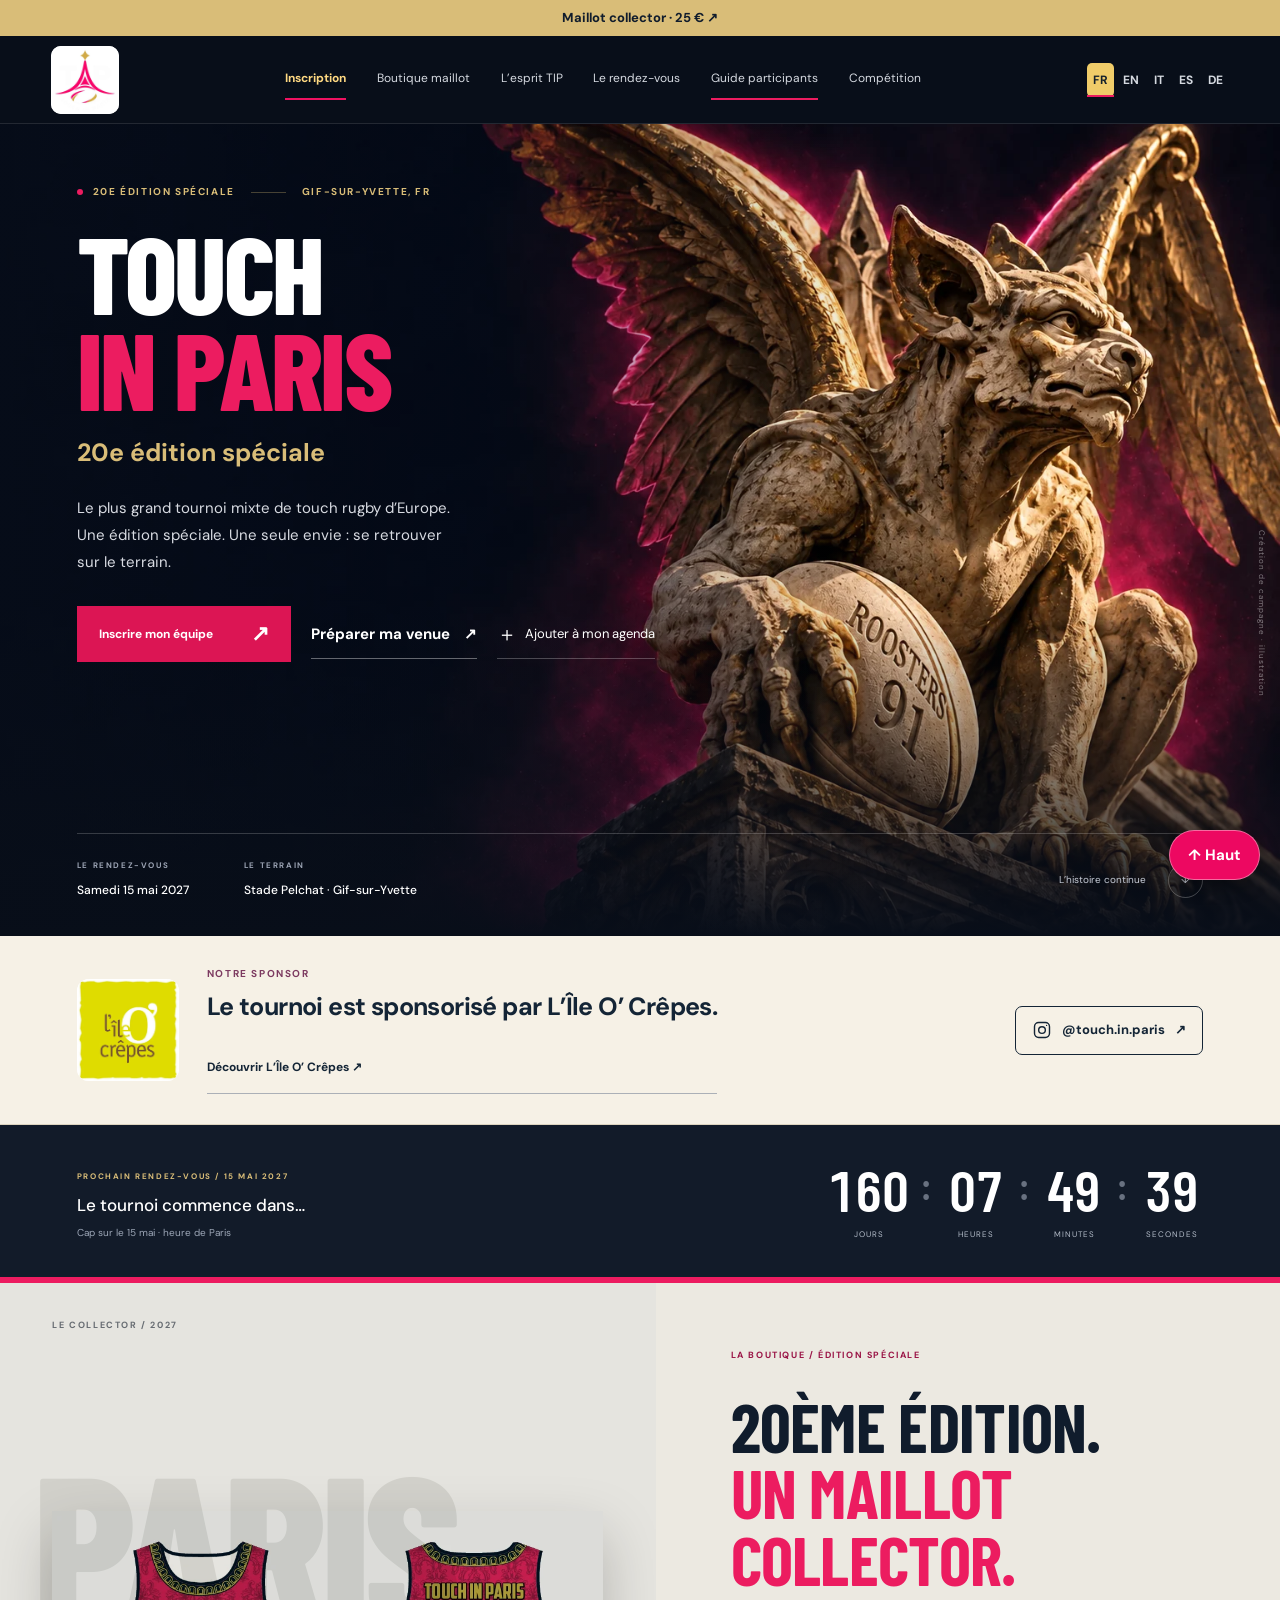
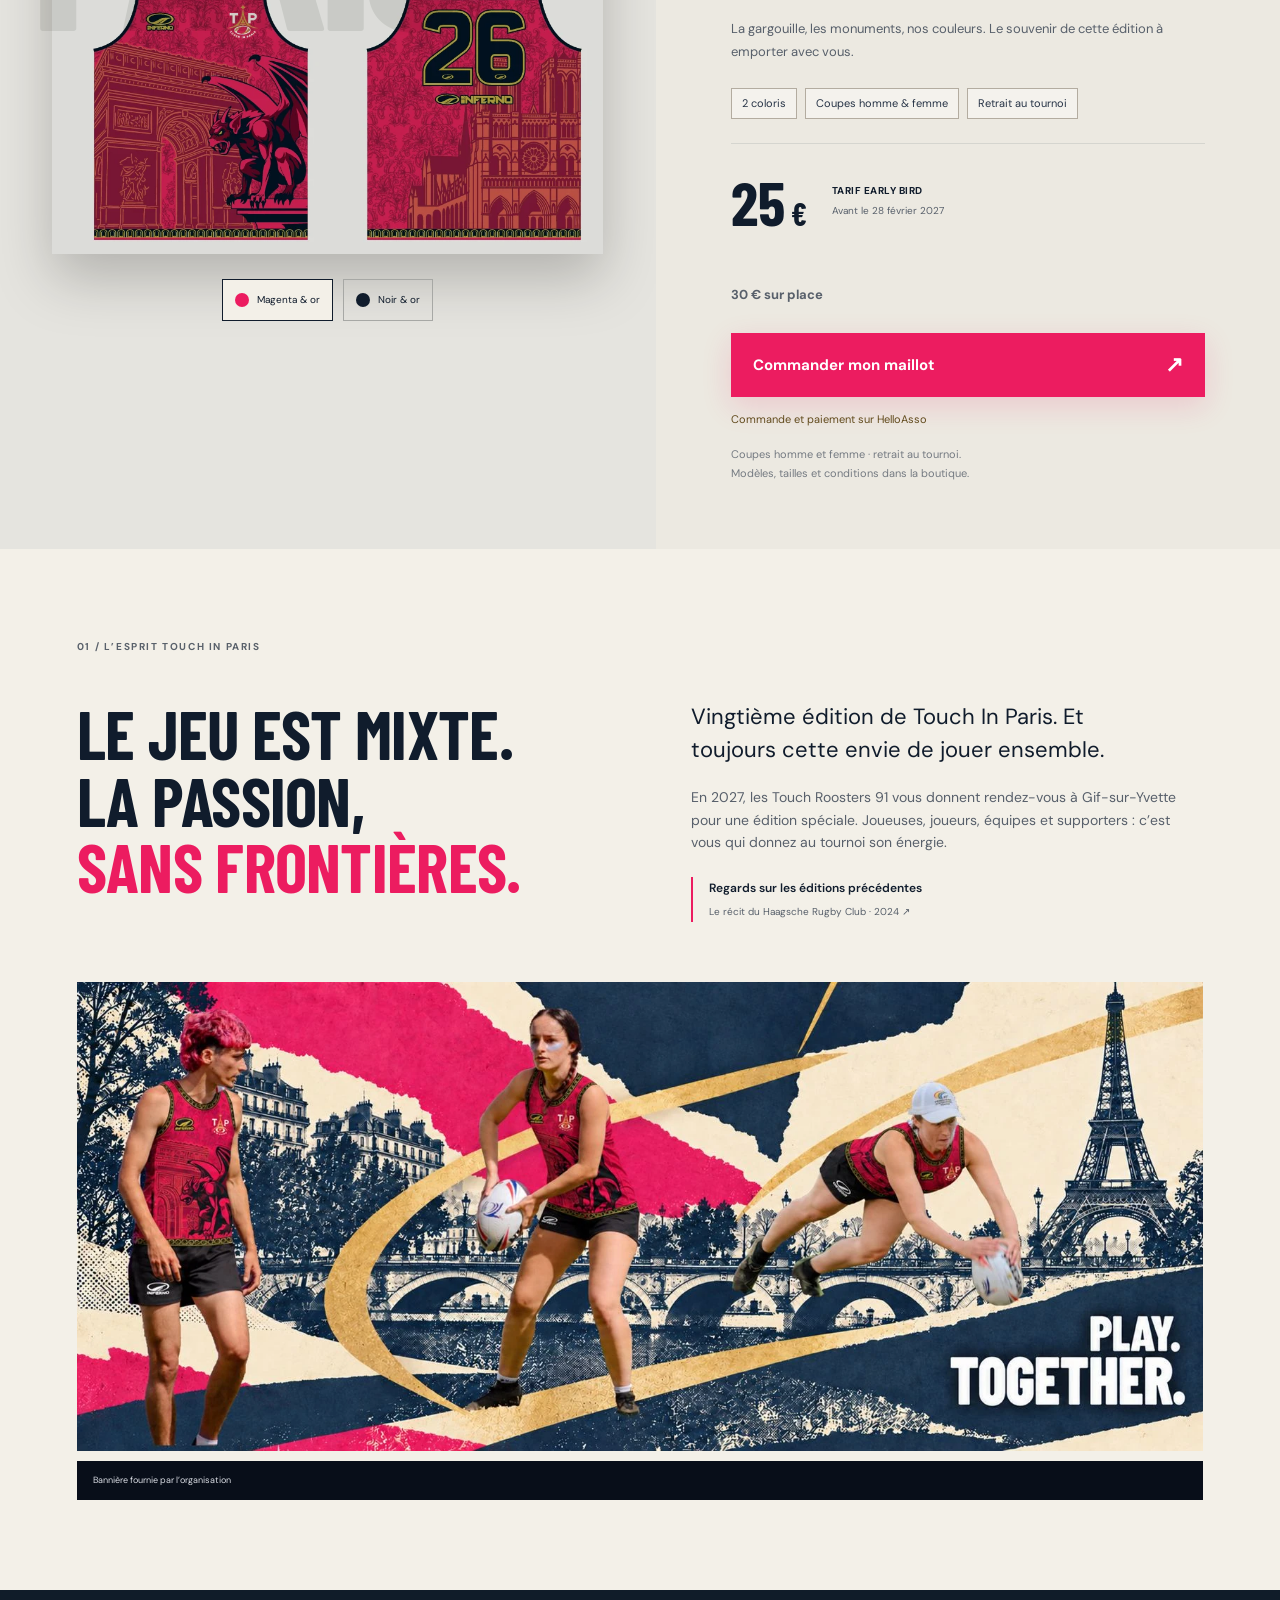
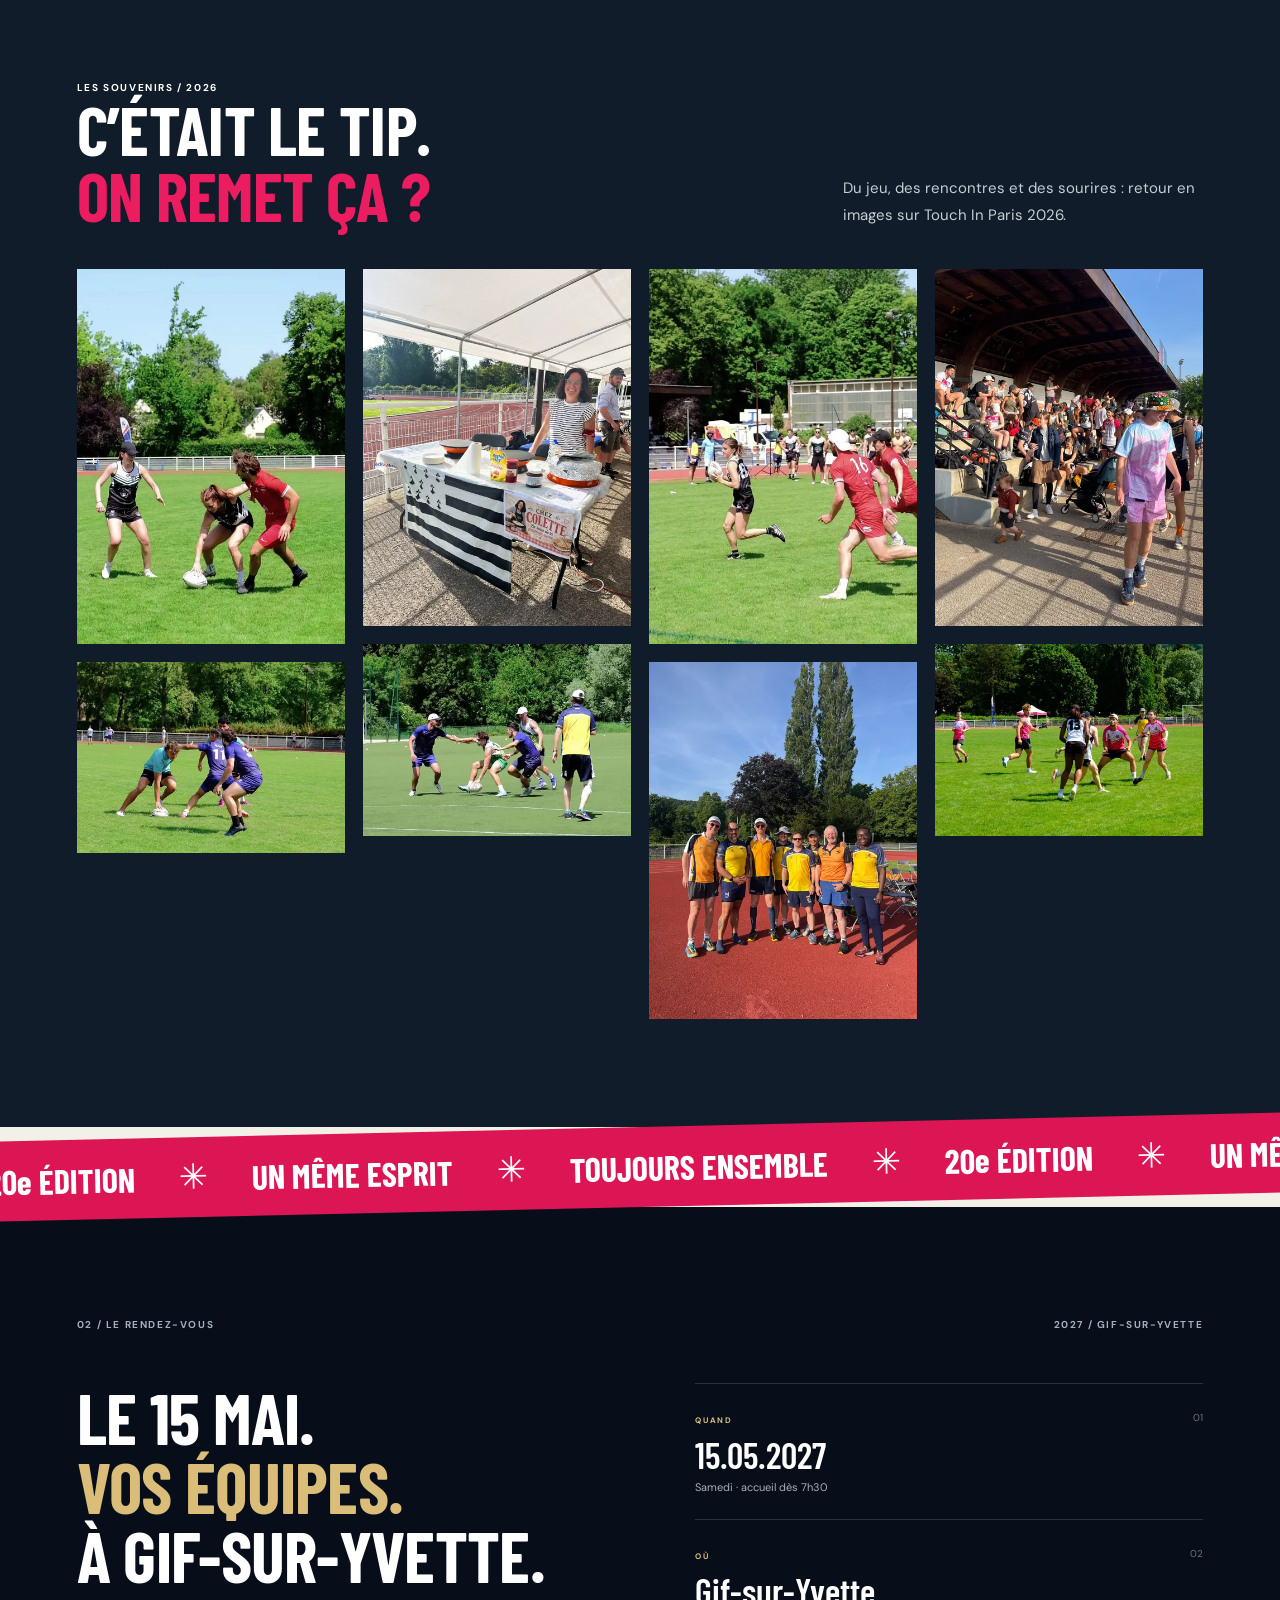
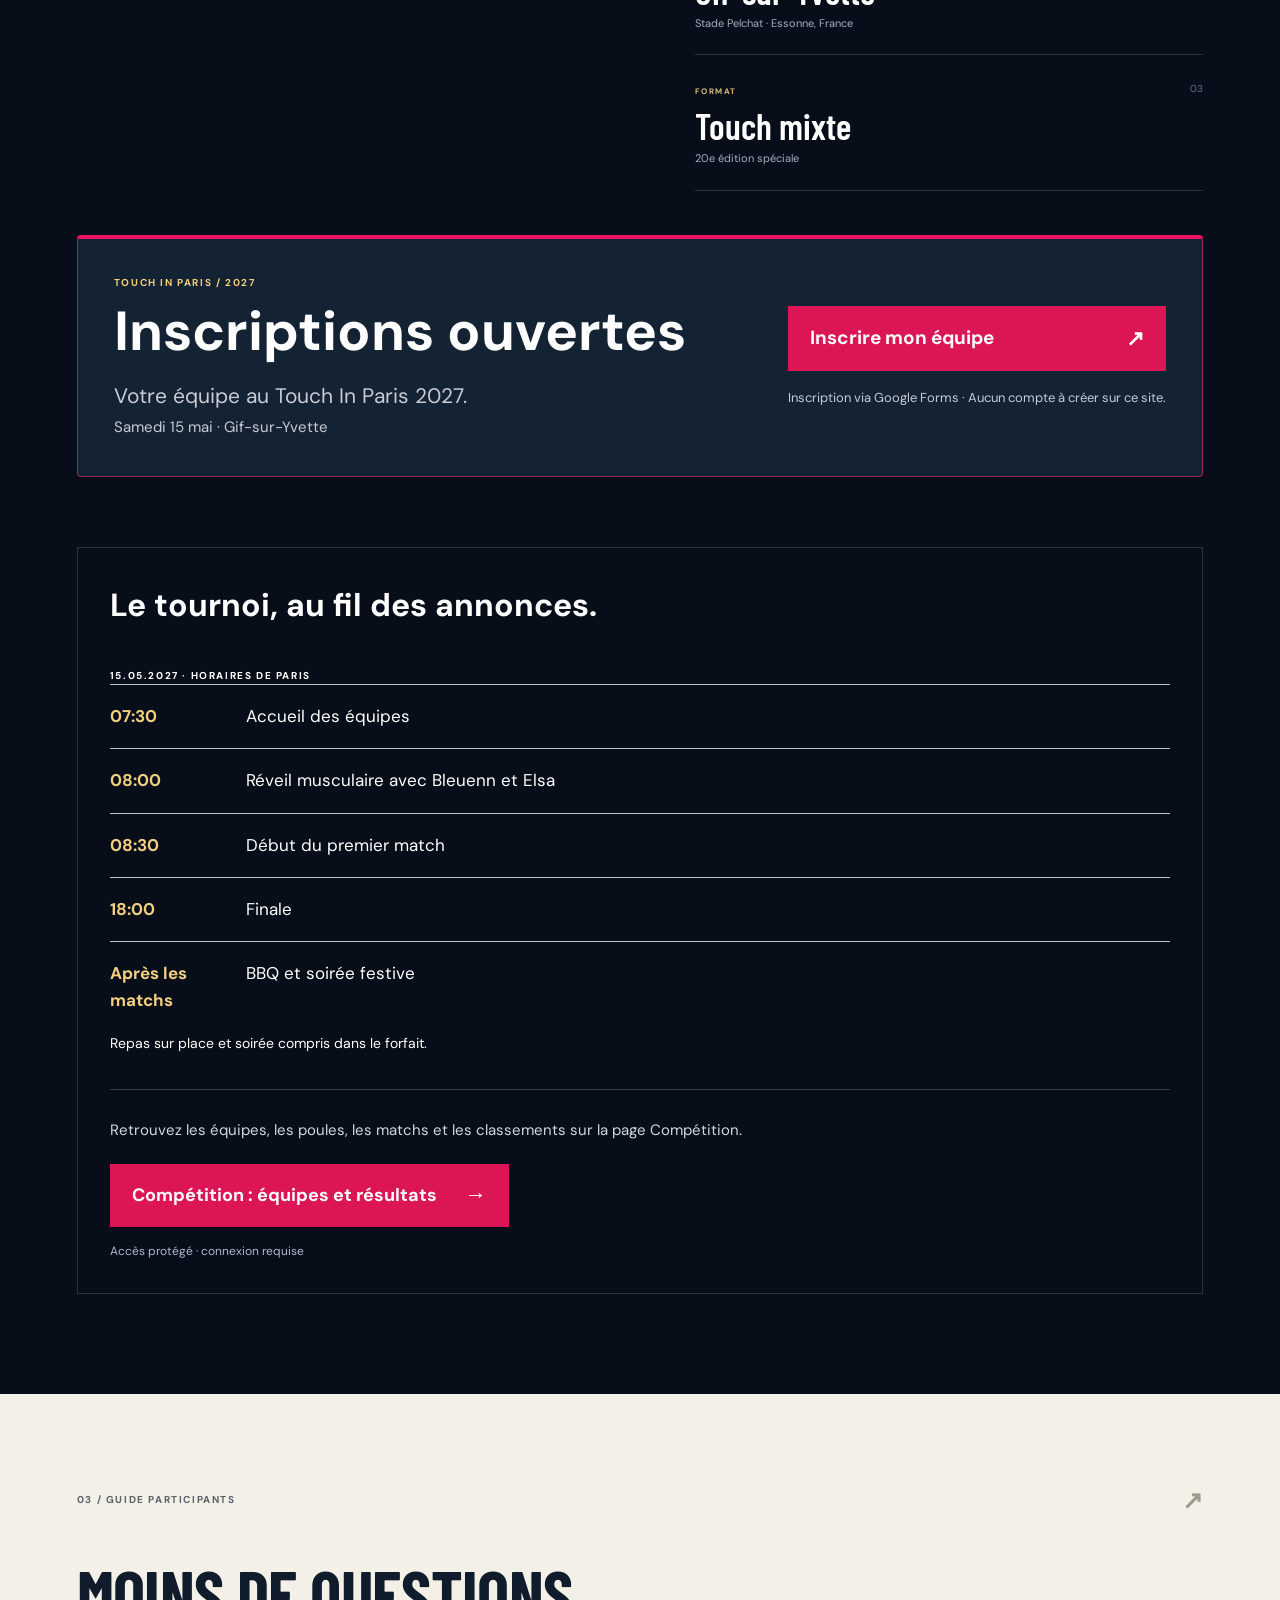
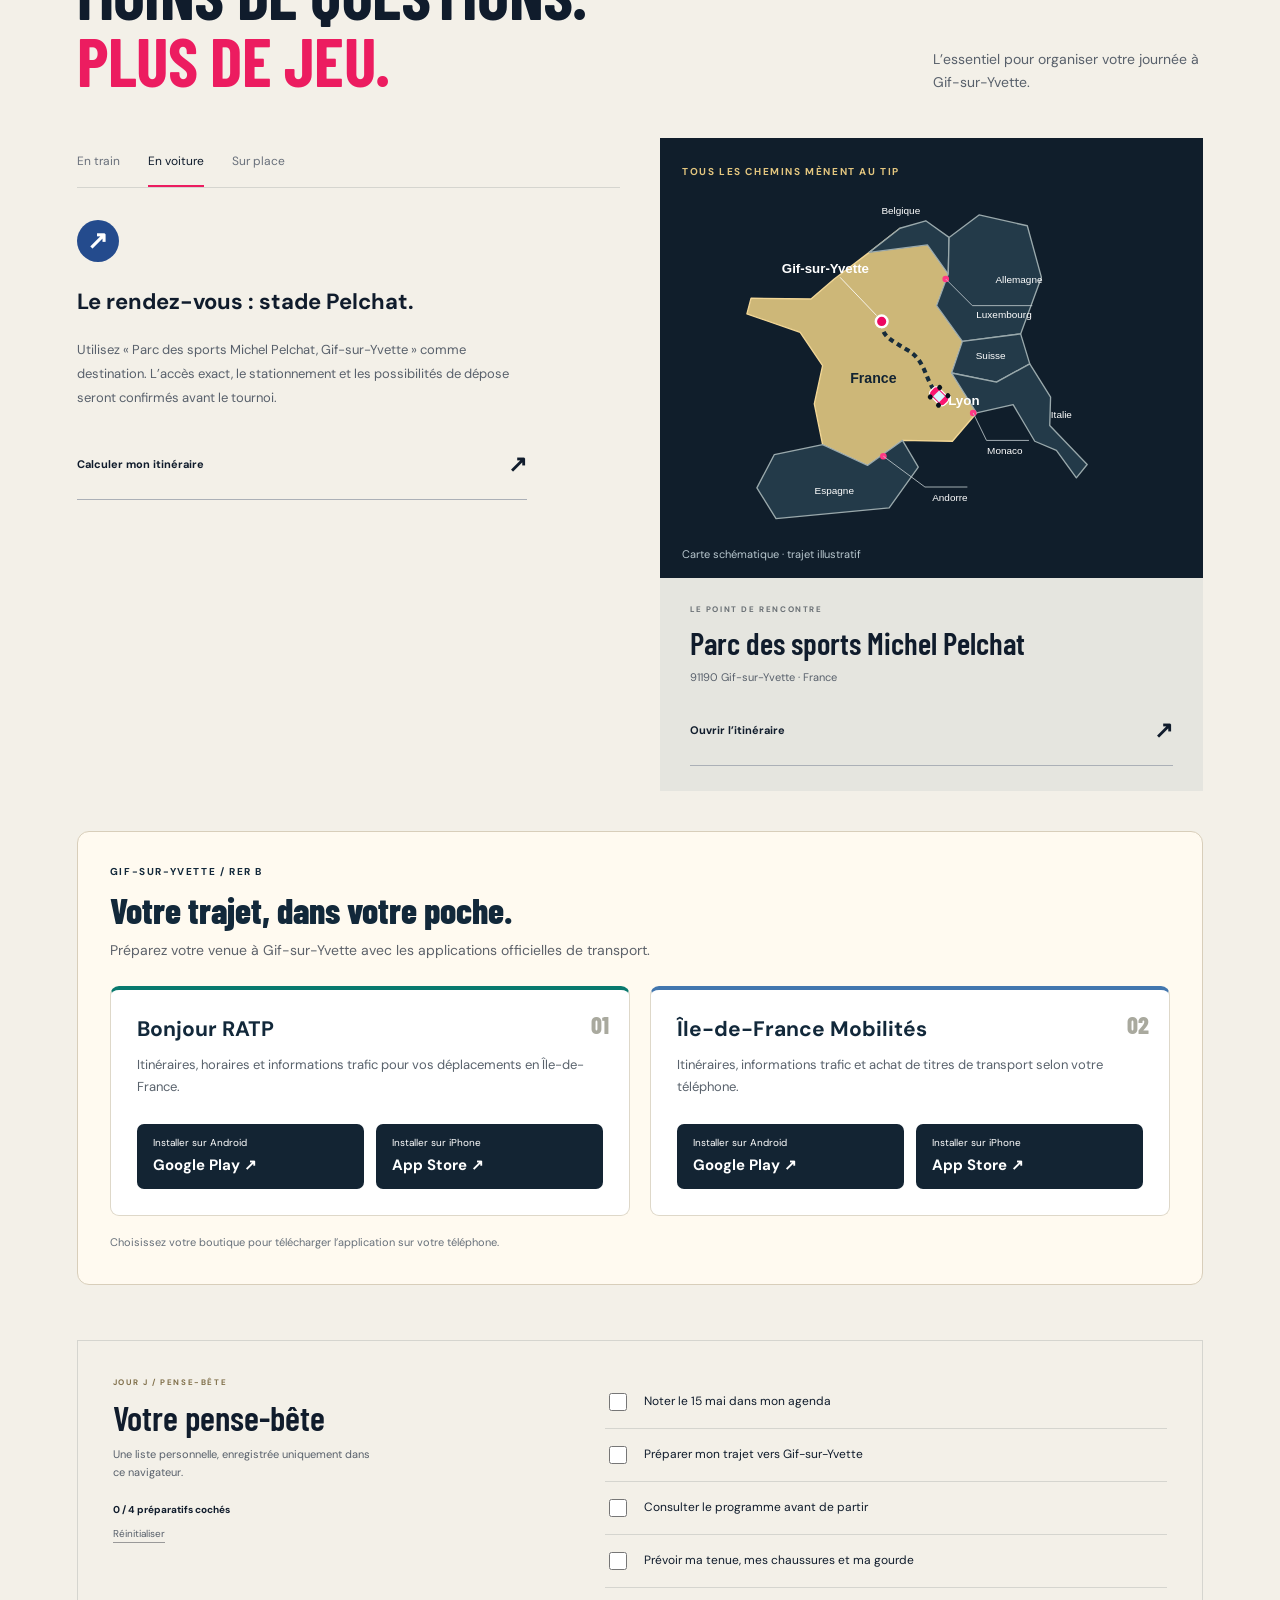
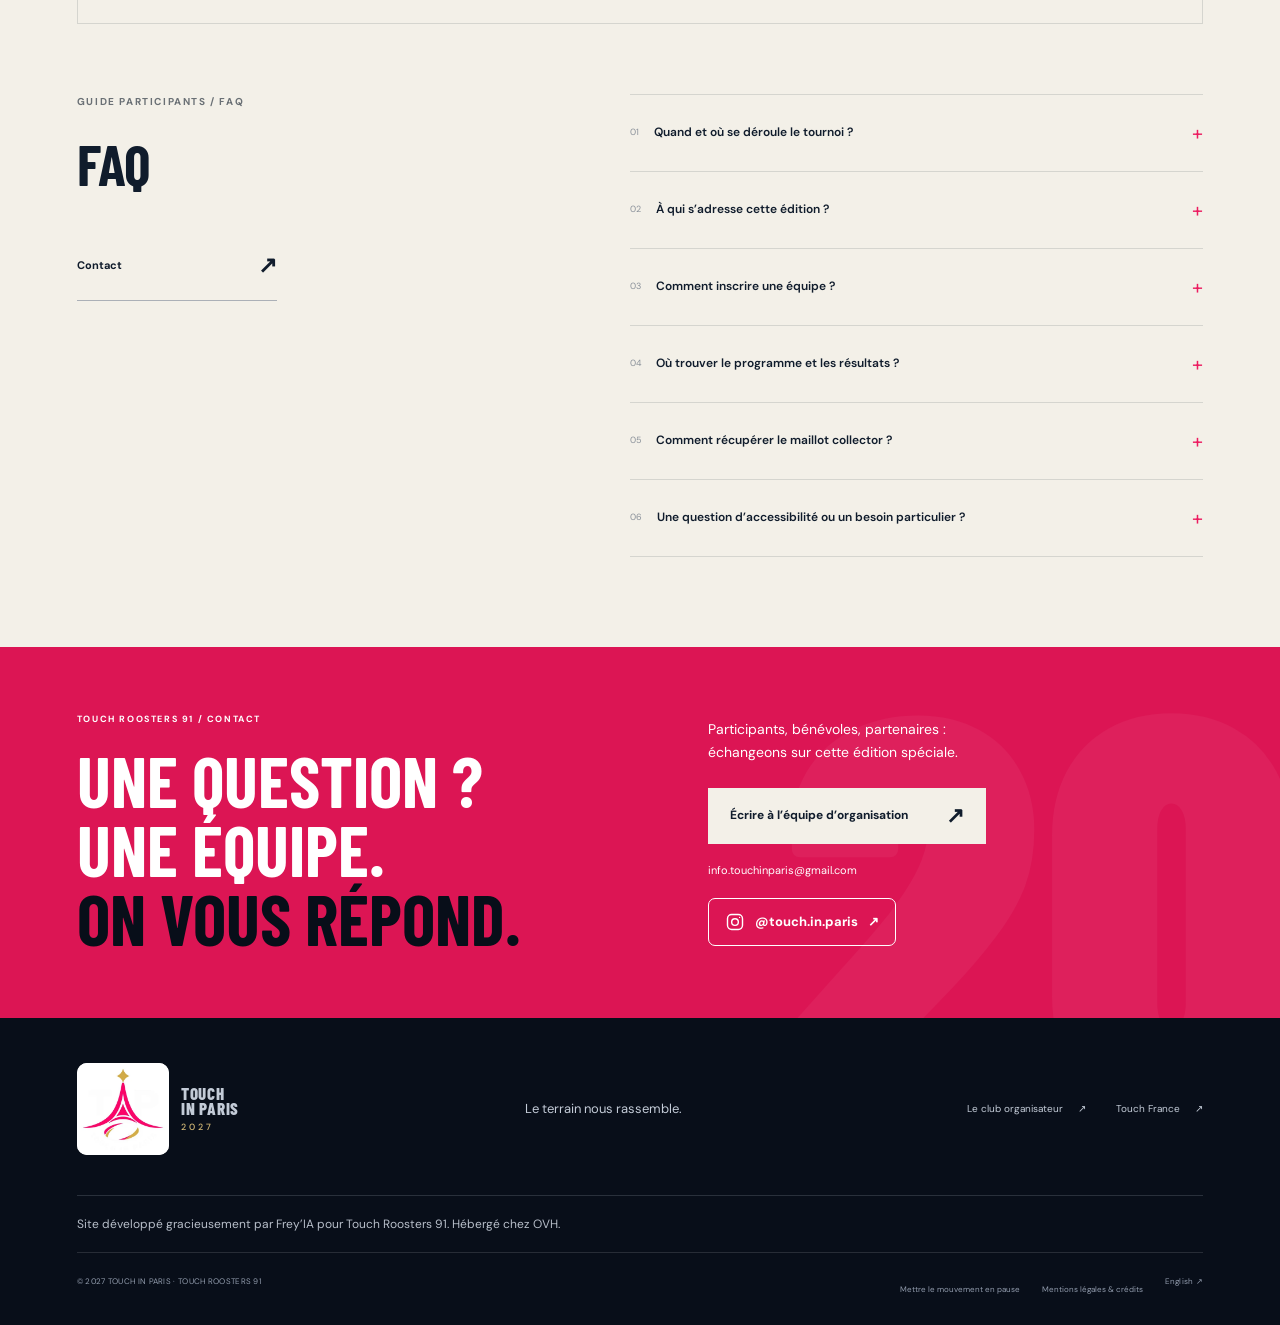
==== commit 46e42f7e: "Add files via upload Agencement mobile" ====
--- a/index.html
+++ b/index.html
@@ -1,5 +1,5 @@
-<!doctype html><html lang="fr"><head><meta charset="utf-8"><meta name="viewport" content="width=device-width,initial-scale=1"><title>Touch In Paris 2027 — La 20e. Ensemble.</title><meta name="description" content="La 20e édition de Touch In Paris. Tournoi mixte de touch rugby, samedi 15 mai 2027 au stade Pelchat à Gif-sur-Yvette. Préparez votre venue."><meta name="theme-color" content="#080e19"><link rel="icon" href="/assets/favicon.443a316e2661.svg"><link rel="canonical" href="https://touchinparis.touchroosters91.com/fr/"><link rel="alternate" hreflang="fr" href="https://touchinparis.touchroosters91.com/fr/"><link rel="alternate" hreflang="en" href="https://touchinparis.touchroosters91.com/en/"><link rel="alternate" hreflang="it" href="https://touchinparis.touchroosters91.com/it/"><link rel="alternate" hreflang="es" href="https://touchinparis.touchroosters91.com/es/"><link rel="alternate" hreflang="de" href="https://touchinparis.touchroosters91.com/de/"><link rel="alternate" hreflang="x-default" href="https://touchinparis.touchroosters91.com/fr/"><meta property="og:title" content="Touch In Paris 2027 — La 20e. Ensemble."><meta property="og:description" content="La 20e édition de Touch In Paris. Tournoi mixte de touch rugby, samedi 15 mai 2027 au stade Pelchat à Gif-sur-Yvette. Préparez votre venue."><meta property="og:image" content="https://touchinparis.touchroosters91.com/assets/hero-roosters-1536.bbb9d76f201a.webp"><meta property="og:type" content="website"><meta property="og:url" content="https://touchinparis.touchroosters91.com/fr/"><link rel="stylesheet" href="/style.d3fbbd6e1461.css"><script type="application/ld+json">{"@context":"https://schema.org","@type":"SportsEvent","name":"Touch In Paris 2027 — 20e édition spéciale","startDate":"2027-05-15T07:30:00+02:00","eventStatus":"https://schema.org/EventScheduled","eventAttendanceMode":"https://schema.org/OfflineEventAttendanceMode","sport":"Touch rugby","location":{"@type":"Place","name":"Stade Pelchat","address":{"@type":"PostalAddress","addressLocality":"Gif-sur-Yvette","postalCode":"91190","addressCountry":"FR"}},"organizer":{"@type":"Organization","name":"Touch Roosters 91","url":"https://www.touchrugby91.com/"},"image":"https://touchinparis.touchroosters91.com/assets/hero-roosters-1536.bbb9d76f201a.webp","description":"La 20e édition de Touch In Paris. Tournoi mixte de touch rugby, samedi 15 mai 2027 au stade Pelchat à Gif-sur-Yvette. Préparez votre venue.","url":"https://touchinparis.touchroosters91.com/fr/"}</script></head><body id="top">
-<a class="shop-announcement" href="#collector"><span>LE MAILLOT DE LA 20e ÉDITION</span><strong>25 € en early bird · Découvrir la collection ↗</strong></a><a class="skip" href="#main">Aller au contenu</a><header class="header"><a class="brand" href="/fr/" aria-label="Touch In Paris"><img class="tip-logo" src="/assets/tip-logo-optimized.e0677d0e77f4.webp" alt="Touch In Paris" width="1254" height="1254"><span class="brand-name">TOUCH<br>IN PARIS<span class="brand-year">2027</span></span></a><button class="menu-toggle" aria-expanded="false" aria-controls="navigation" aria-label="Ouvrir le menu"><span></span><span></span></button><nav id="navigation" aria-label="Navigation principale"><a class="nav-registration" href="#inscriptions">Inscription</a><a href="#collector">Boutique maillot</a><a href="#spirit">L’esprit TIP</a><a href="#event">Le rendez-vous</a><a href="#guide">Guide participants</a><a href="/competition/?lang=fr">Compétition</a></nav><div class="header-end"><nav class="language-links" aria-label="Langue"><a href="/fr/" lang="fr" hreflang="fr" aria-current="page">FR</a><a href="/en/" lang="en" hreflang="en" >EN</a><a href="/it/" lang="it" hreflang="it" >IT</a><a href="/es/" lang="es" hreflang="es" >ES</a><a href="/de/" lang="de" hreflang="de" >DE</a></nav></div></header>
+<!doctype html><html lang="fr"><head><meta charset="utf-8"><meta name="viewport" content="width=device-width,initial-scale=1"><title>Touch In Paris 2027 — La 20e. Ensemble.</title><meta name="description" content="La 20e édition de Touch In Paris. Tournoi mixte de touch rugby, samedi 15 mai 2027 au stade Pelchat à Gif-sur-Yvette. Préparez votre venue."><meta name="theme-color" content="#080e19"><link rel="icon" href="/assets/favicon.443a316e2661.svg"><link rel="canonical" href="https://touchinparis.touchroosters91.com/fr/"><link rel="alternate" hreflang="fr" href="https://touchinparis.touchroosters91.com/fr/"><link rel="alternate" hreflang="en" href="https://touchinparis.touchroosters91.com/en/"><link rel="alternate" hreflang="it" href="https://touchinparis.touchroosters91.com/it/"><link rel="alternate" hreflang="es" href="https://touchinparis.touchroosters91.com/es/"><link rel="alternate" hreflang="de" href="https://touchinparis.touchroosters91.com/de/"><link rel="alternate" hreflang="x-default" href="https://touchinparis.touchroosters91.com/fr/"><meta property="og:title" content="Touch In Paris 2027 — La 20e. Ensemble."><meta property="og:description" content="La 20e édition de Touch In Paris. Tournoi mixte de touch rugby, samedi 15 mai 2027 au stade Pelchat à Gif-sur-Yvette. Préparez votre venue."><meta property="og:image" content="https://touchinparis.touchroosters91.com/assets/hero-roosters-1536.bbb9d76f201a.webp"><meta property="og:type" content="website"><meta property="og:url" content="https://touchinparis.touchroosters91.com/fr/"><link rel="stylesheet" href="/style.3a918b6869d3.css"><script type="application/ld+json">{"@context":"https://schema.org","@type":"SportsEvent","name":"Touch In Paris 2027 — 20e édition spéciale","startDate":"2027-05-15T07:30:00+02:00","eventStatus":"https://schema.org/EventScheduled","eventAttendanceMode":"https://schema.org/OfflineEventAttendanceMode","sport":"Touch rugby","location":{"@type":"Place","name":"Stade Pelchat","address":{"@type":"PostalAddress","addressLocality":"Gif-sur-Yvette","postalCode":"91190","addressCountry":"FR"}},"organizer":{"@type":"Organization","name":"Touch Roosters 91","url":"https://www.touchrugby91.com/"},"image":"https://touchinparis.touchroosters91.com/assets/hero-roosters-1536.bbb9d76f201a.webp","description":"La 20e édition de Touch In Paris. Tournoi mixte de touch rugby, samedi 15 mai 2027 au stade Pelchat à Gif-sur-Yvette. Préparez votre venue.","url":"https://touchinparis.touchroosters91.com/fr/"}</script></head><body id="top">
+<a class="shop-announcement" href="#collector"><strong>Maillot collector · 25 € <span aria-hidden="true">↗</span></strong></a><a class="skip" href="#main">Aller au contenu</a><header class="header"><a class="brand" href="/fr/" aria-label="Touch In Paris"><img class="tip-logo" src="/assets/tip-logo-optimized.e0677d0e77f4.webp" alt="Touch In Paris" width="1254" height="1254"><span class="brand-name">TOUCH<br>IN PARIS<span class="brand-year">2027</span></span></a><button class="menu-toggle" aria-expanded="false" aria-controls="navigation" aria-label="Ouvrir le menu"><span></span><span></span></button><nav id="navigation" aria-label="Navigation principale"><a class="nav-registration" href="#inscriptions">Inscription</a><a href="#collector">Boutique maillot</a><a href="#spirit">L’esprit TIP</a><a href="#event">Le rendez-vous</a><a href="#guide">Guide participants</a><a href="/competition/?lang=fr">Compétition</a></nav><div class="header-end"><nav class="language-links" aria-label="Langue"><a href="/fr/" lang="fr" hreflang="fr" aria-current="page">FR</a><a href="/en/" lang="en" hreflang="en" >EN</a><a href="/it/" lang="it" hreflang="it" >IT</a><a href="/es/" lang="es" hreflang="es" >ES</a><a href="/de/" lang="de" hreflang="de" >DE</a></nav></div></header>
 <main id="main"><section class="hero" aria-labelledby="hero-title"><img class="hero-art" src="/assets/hero-roosters-1536.bbb9d76f201a.webp" srcset="/assets/hero-roosters-768.531aa483f2ea.webp 768w, /assets/hero-roosters-1152.deb929ac3925.webp 1152w, /assets/hero-roosters-1536.bbb9d76f201a.webp 1536w" sizes="(max-width:600px) 150vw, 100vw" width="1536" height="1024" alt="" fetchpriority="high"><div class="hero-shade"></div><div class="hero-content"><p class="overline"><span class="dot"></span> 20e édition spéciale <span class="edition-rule"></span> GIF-SUR-YVETTE, FR</p><h1 id="hero-title">TOUCH<br><em>IN PARIS</em></h1><p class="hero-edition">20e édition spéciale</p><p class="hero-intro">Le plus grand tournoi mixte de touch rugby d’Europe. Une édition spéciale. Une seule envie : se retrouver sur le terrain.</p><div class="hero-actions"><a class="button pink registration-hero" href="https://forms.gle/b6BH2EF2GSboThge6" target="_blank" rel="noopener noreferrer">Inscrire mon équipe<span aria-hidden="true">↗</span></a><a class="visit-link" href="#guide">Préparer ma venue<span aria-hidden="true">↗</span></a><a class="calendar-link" href="/tip-2027-fr.ics" download><span aria-hidden="true">＋</span>Ajouter à mon agenda</a></div></div><div class="hero-bottom"><div><span class="tiny">LE RENDEZ-VOUS</span><strong>Samedi 15 mai 2027</strong></div><div><span class="tiny">LE TERRAIN</span><strong>Stade Pelchat · Gif-sur-Yvette</strong></div><a href="#spirit" class="scroll-cue">L’histoire continue<span>↓</span></a></div><span class="art-credit">Création de campagne · illustration</span></section>
 <section class="sponsor-band" aria-label="NOTRE SPONSOR"><a class="sponsor-logo" href="https://www.ileocrepes.com/" target="_blank" rel="noopener noreferrer"><img src="/assets/ileo-crepes-optimized.076aefcd7d83.webp" width="447" height="447" alt="L’Île O’ Crêpes" loading="lazy"></a><div><p class="overline">NOTRE SPONSOR</p><h2>Le tournoi est sponsorisé par L’Île O’ Crêpes.</h2><a class="text-link" href="https://www.ileocrepes.com/" target="_blank" rel="noopener noreferrer">Découvrir L’Île O’ Crêpes ↗</a></div><a class="instagram-link" href="https://www.instagram.com/touch.in.paris/" aria-label="Suivre le tournoi sur Instagram · @touch.in.paris" target="_blank" rel="noopener noreferrer"><svg viewBox="0 0 24 24" width="20" height="20" fill="none" stroke="currentColor" stroke-width="1.7" aria-hidden="true"><rect x="3" y="3" width="18" height="18" rx="5"/><circle cx="12" cy="12" r="4"/><circle cx="17.5" cy="6.5" r=".8" fill="currentColor" stroke="none"/></svg><span>@touch.in.paris</span><span aria-hidden="true">↗</span></a></section>
 <section class="countdown-bar" aria-label="Compte à rebours"><div><span class="overline">PROCHAIN RENDEZ-VOUS / 15 MAI 2027</span><h2>Le tournoi commence dans…</h2><p>Cap sur le 15 mai · heure de Paris</p></div><div class="countdown" role="timer" aria-label="Cap sur le 15 mai · heure de Paris" data-day="C’est le jour du tournoi." data-ended="Merci pour cette 20e édition."><div><strong data-count="0">--</strong><span>jours</span></div><div><strong data-count="1">--</strong><span>heures</span></div><div><strong data-count="2">--</strong><span>minutes</span></div><div><strong data-count="3">--</strong><span>secondes</span></div></div></section>
--- a/style.3a918b6869d3.css
+++ b/style.3a918b6869d3.css
@@ -0,0 +1,245 @@
+/* vietnamese */
+@font-face {
+  font-family: 'Barlow Condensed';
+  font-style: normal;
+  font-weight: 600;
+  font-display: swap;
+  src: url(/assets/fonts/font-0.5598861e729e.woff2) format('woff2');
+  unicode-range: U+0102-0103, U+0110-0111, U+0128-0129, U+0168-0169, U+01A0-01A1, U+01AF-01B0, U+0300-0301, U+0303-0304, U+0308-0309, U+0323, U+0329, U+1EA0-1EF9, U+20AB;
+}
+/* latin-ext */
+@font-face {
+  font-family: 'Barlow Condensed';
+  font-style: normal;
+  font-weight: 600;
+  font-display: swap;
+  src: url(/assets/fonts/font-1.aef7edf54f79.woff2) format('woff2');
+  unicode-range: U+0100-02BA, U+02BD-02C5, U+02C7-02CC, U+02CE-02D7, U+02DD-02FF, U+0304, U+0308, U+0329, U+1D00-1DBF, U+1E00-1E9F, U+1EF2-1EFF, U+2020, U+20A0-20AB, U+20AD-20C4, U+2113, U+2C60-2C7F, U+A720-A7FF;
+}
+/* latin */
+@font-face {
+  font-family: 'Barlow Condensed';
+  font-style: normal;
+  font-weight: 600;
+  font-display: swap;
+  src: url(/assets/fonts/font-2.215a93c696f4.woff2) format('woff2');
+  unicode-range: U+0000-00FF, U+0131, U+0152-0153, U+02BB-02BC, U+02C6, U+02DA, U+02DC, U+0304, U+0308, U+0329, U+2000-206F, U+20AC, U+2122, U+2191, U+2193, U+2212, U+2215, U+FEFF, U+FFFD;
+}
+/* vietnamese */
+@font-face {
+  font-family: 'Barlow Condensed';
+  font-style: normal;
+  font-weight: 700;
+  font-display: swap;
+  src: url(/assets/fonts/font-3.6c554f2decc2.woff2) format('woff2');
+  unicode-range: U+0102-0103, U+0110-0111, U+0128-0129, U+0168-0169, U+01A0-01A1, U+01AF-01B0, U+0300-0301, U+0303-0304, U+0308-0309, U+0323, U+0329, U+1EA0-1EF9, U+20AB;
+}
+/* latin-ext */
+@font-face {
+  font-family: 'Barlow Condensed';
+  font-style: normal;
+  font-weight: 700;
+  font-display: swap;
+  src: url(/assets/fonts/font-4.9d351bd9222b.woff2) format('woff2');
+  unicode-range: U+0100-02BA, U+02BD-02C5, U+02C7-02CC, U+02CE-02D7, U+02DD-02FF, U+0304, U+0308, U+0329, U+1D00-1DBF, U+1E00-1E9F, U+1EF2-1EFF, U+2020, U+20A0-20AB, U+20AD-20C4, U+2113, U+2C60-2C7F, U+A720-A7FF;
+}
+/* latin */
+@font-face {
+  font-family: 'Barlow Condensed';
+  font-style: normal;
+  font-weight: 700;
+  font-display: swap;
+  src: url(/assets/fonts/font-5.3787a5a41917.woff2) format('woff2');
+  unicode-range: U+0000-00FF, U+0131, U+0152-0153, U+02BB-02BC, U+02C6, U+02DA, U+02DC, U+0304, U+0308, U+0329, U+2000-206F, U+20AC, U+2122, U+2191, U+2193, U+2212, U+2215, U+FEFF, U+FFFD;
+}
+/* vietnamese */
+@font-face {
+  font-family: 'Barlow Condensed';
+  font-style: normal;
+  font-weight: 800;
+  font-display: swap;
+  src: url(/assets/fonts/font-6.87b35049bcb4.woff2) format('woff2');
+  unicode-range: U+0102-0103, U+0110-0111, U+0128-0129, U+0168-0169, U+01A0-01A1, U+01AF-01B0, U+0300-0301, U+0303-0304, U+0308-0309, U+0323, U+0329, U+1EA0-1EF9, U+20AB;
+}
+/* latin-ext */
+@font-face {
+  font-family: 'Barlow Condensed';
+  font-style: normal;
+  font-weight: 800;
+  font-display: swap;
+  src: url(/assets/fonts/font-7.22539b785b3c.woff2) format('woff2');
+  unicode-range: U+0100-02BA, U+02BD-02C5, U+02C7-02CC, U+02CE-02D7, U+02DD-02FF, U+0304, U+0308, U+0329, U+1D00-1DBF, U+1E00-1E9F, U+1EF2-1EFF, U+2020, U+20A0-20AB, U+20AD-20C4, U+2113, U+2C60-2C7F, U+A720-A7FF;
+}
+/* latin */
+@font-face {
+  font-family: 'Barlow Condensed';
+  font-style: normal;
+  font-weight: 800;
+  font-display: swap;
+  src: url(/assets/fonts/font-8.2515494e8cc2.woff2) format('woff2');
+  unicode-range: U+0000-00FF, U+0131, U+0152-0153, U+02BB-02BC, U+02C6, U+02DA, U+02DC, U+0304, U+0308, U+0329, U+2000-206F, U+20AC, U+2122, U+2191, U+2193, U+2212, U+2215, U+FEFF, U+FFFD;
+}
+/* vietnamese */
+@font-face {
+  font-family: 'Barlow Condensed';
+  font-style: normal;
+  font-weight: 900;
+  font-display: swap;
+  src: url(/assets/fonts/font-9.92a1a5a866f6.woff2) format('woff2');
+  unicode-range: U+0102-0103, U+0110-0111, U+0128-0129, U+0168-0169, U+01A0-01A1, U+01AF-01B0, U+0300-0301, U+0303-0304, U+0308-0309, U+0323, U+0329, U+1EA0-1EF9, U+20AB;
+}
+/* latin-ext */
+@font-face {
+  font-family: 'Barlow Condensed';
+  font-style: normal;
+  font-weight: 900;
+  font-display: swap;
+  src: url(/assets/fonts/font-10.62fc8c02419c.woff2) format('woff2');
+  unicode-range: U+0100-02BA, U+02BD-02C5, U+02C7-02CC, U+02CE-02D7, U+02DD-02FF, U+0304, U+0308, U+0329, U+1D00-1DBF, U+1E00-1E9F, U+1EF2-1EFF, U+2020, U+20A0-20AB, U+20AD-20C4, U+2113, U+2C60-2C7F, U+A720-A7FF;
+}
+/* latin */
+@font-face {
+  font-family: 'Barlow Condensed';
+  font-style: normal;
+  font-weight: 900;
+  font-display: swap;
+  src: url(/assets/fonts/font-11.aa01966de3f6.woff2) format('woff2');
+  unicode-range: U+0000-00FF, U+0131, U+0152-0153, U+02BB-02BC, U+02C6, U+02DA, U+02DC, U+0304, U+0308, U+0329, U+2000-206F, U+20AC, U+2122, U+2191, U+2193, U+2212, U+2215, U+FEFF, U+FFFD;
+}
+/* latin-ext */
+@font-face {
+  font-family: 'DM Sans';
+  font-style: normal;
+  font-weight: 400;
+  font-display: swap;
+  src: url(/assets/fonts/font-12.a5d38fe99f93.woff2) format('woff2');
+  unicode-range: U+0100-02BA, U+02BD-02C5, U+02C7-02CC, U+02CE-02D7, U+02DD-02FF, U+0304, U+0308, U+0329, U+1D00-1DBF, U+1E00-1E9F, U+1EF2-1EFF, U+2020, U+20A0-20AB, U+20AD-20C4, U+2113, U+2C60-2C7F, U+A720-A7FF;
+}
+/* latin */
+@font-face {
+  font-family: 'DM Sans';
+  font-style: normal;
+  font-weight: 400;
+  font-display: swap;
+  src: url(/assets/fonts/font-13.9fea608a947e.woff2) format('woff2');
+  unicode-range: U+0000-00FF, U+0131, U+0152-0153, U+02BB-02BC, U+02C6, U+02DA, U+02DC, U+0304, U+0308, U+0329, U+2000-206F, U+20AC, U+2122, U+2191, U+2193, U+2212, U+2215, U+FEFF, U+FFFD;
+}
+/* latin-ext */
+@font-face {
+  font-family: 'DM Sans';
+  font-style: normal;
+  font-weight: 500;
+  font-display: swap;
+  src: url(/assets/fonts/font-12.a5d38fe99f93.woff2) format('woff2');
+  unicode-range: U+0100-02BA, U+02BD-02C5, U+02C7-02CC, U+02CE-02D7, U+02DD-02FF, U+0304, U+0308, U+0329, U+1D00-1DBF, U+1E00-1E9F, U+1EF2-1EFF, U+2020, U+20A0-20AB, U+20AD-20C4, U+2113, U+2C60-2C7F, U+A720-A7FF;
+}
+/* latin */
+@font-face {
+  font-family: 'DM Sans';
+  font-style: normal;
+  font-weight: 500;
+  font-display: swap;
+  src: url(/assets/fonts/font-13.9fea608a947e.woff2) format('woff2');
+  unicode-range: U+0000-00FF, U+0131, U+0152-0153, U+02BB-02BC, U+02C6, U+02DA, U+02DC, U+0304, U+0308, U+0329, U+2000-206F, U+20AC, U+2122, U+2191, U+2193, U+2212, U+2215, U+FEFF, U+FFFD;
+}
+/* latin-ext */
+@font-face {
+  font-family: 'DM Sans';
+  font-style: normal;
+  font-weight: 600;
+  font-display: swap;
+  src: url(/assets/fonts/font-12.a5d38fe99f93.woff2) format('woff2');
+  unicode-range: U+0100-02BA, U+02BD-02C5, U+02C7-02CC, U+02CE-02D7, U+02DD-02FF, U+0304, U+0308, U+0329, U+1D00-1DBF, U+1E00-1E9F, U+1EF2-1EFF, U+2020, U+20A0-20AB, U+20AD-20C4, U+2113, U+2C60-2C7F, U+A720-A7FF;
+}
+/* latin */
+@font-face {
+  font-family: 'DM Sans';
+  font-style: normal;
+  font-weight: 600;
+  font-display: swap;
+  src: url(/assets/fonts/font-13.9fea608a947e.woff2) format('woff2');
+  unicode-range: U+0000-00FF, U+0131, U+0152-0153, U+02BB-02BC, U+02C6, U+02DA, U+02DC, U+0304, U+0308, U+0329, U+2000-206F, U+20AC, U+2122, U+2191, U+2193, U+2212, U+2215, U+FEFF, U+FFFD;
+}
+/* latin-ext */
+@font-face {
+  font-family: 'DM Sans';
+  font-style: normal;
+  font-weight: 700;
+  font-display: swap;
+  src: url(/assets/fonts/font-12.a5d38fe99f93.woff2) format('woff2');
+  unicode-range: U+0100-02BA, U+02BD-02C5, U+02C7-02CC, U+02CE-02D7, U+02DD-02FF, U+0304, U+0308, U+0329, U+1D00-1DBF, U+1E00-1E9F, U+1EF2-1EFF, U+2020, U+20A0-20AB, U+20AD-20C4, U+2113, U+2C60-2C7F, U+A720-A7FF;
+}
+/* latin */
+@font-face {
+  font-family: 'DM Sans';
+  font-style: normal;
+  font-weight: 700;
+  font-display: swap;
+  src: url(/assets/fonts/font-13.9fea608a947e.woff2) format('woff2');
+  unicode-range: U+0000-00FF, U+0131, U+0152-0153, U+02BB-02BC, U+02C6, U+02DA, U+02DC, U+0304, U+0308, U+0329, U+2000-206F, U+20AC, U+2122, U+2191, U+2193, U+2212, U+2215, U+FEFF, U+FFFD;
+}
+
+:root{--navy:#080e19;--ink:#101c2c;--cream:#f3f0e8;--pink:#ec1c60;--gold:#d9bd78;--muted:#58606b;--line:#d5d5cf;--display:'Barlow Condensed',Impact,'Arial Narrow',sans-serif;--body:'DM Sans',Arial,sans-serif}*{box-sizing:border-box}html{scroll-behavior:smooth;scroll-padding-top:100px}body{margin:0;background:var(--cream);color:var(--ink);font:15px/1.6 var(--body);overflow-x:clip}a{color:inherit;text-decoration:none}button,input{font:inherit}button,a{-webkit-tap-highlight-color:transparent}button{cursor:pointer;color:inherit}img{max-width:100%;display:block}h1,h2,h3,h4,p,figure{margin:0}::selection{background:var(--pink);color:white}a:focus-visible,button:focus-visible,summary:focus-visible,input:focus-visible{outline:3px solid #009ecb;outline-offset:6px}.skip{position:fixed;left:15px;top:-80px;z-index:100;background:white;color:var(--ink);padding:15px}.skip:focus{top:15px}.header{height:88px;background:var(--navy);color:#fff;display:flex;align-items:center;justify-content:space-between;padding:0 4%;gap:32px;position:sticky;top:0;z-index:30;border-bottom:1px solid #ffffff1c}.brand{display:flex;align-items:center;gap:12px;flex-shrink:0}.brand-symbol{font:900 35px/.85 var(--display);letter-spacing:-2px;position:relative;border:1px solid #d9bd7850;padding:10px 12px 13px;transform:skew(-7deg);color:var(--gold)}.brand-symbol>span{position:absolute;bottom:-5px;right:-5px;font:700 12px/1 var(--body);background:var(--pink);padding:4px;color:white;letter-spacing:0}.brand-name{font:800 17px/.9 var(--display);letter-spacing:.8px}.brand-year{display:block;font:500 9px/1 var(--body);letter-spacing:3px;color:var(--gold);margin-top:6px}nav{display:flex;gap:clamp(16px,2.4vw,38px)}nav a{font-size:12px;color:#d5d9e0;position:relative;padding:10px 0}nav a:after{content:'';position:absolute;bottom:0;left:0;width:0;height:2px;background:var(--pink);transition:width .2s}nav a:hover:after,nav a[aria-current]:after{width:100%}.header-end{display:flex;align-items:center;gap:24px}.lang-switch{display:flex;align-items:center;gap:7px;font-size:10px;font-weight:700;color:#999eaa}.lang-switch .selected{color:white}.lang-switch i{font-style:normal;color:#596070}.header-cta{border:1px solid #ffffff4a;padding:12px 18px;font-size:11px;font-weight:700;display:flex;gap:23px;align-items:center}.header-cta:hover{border-color:var(--gold);color:var(--gold)}.menu-toggle{display:none}.hero{min-height:740px;height:calc(100svh - 88px);max-height:1000px;background:var(--navy);color:white;position:relative;overflow:hidden}.hero-art{position:absolute;inset:0;width:100%;height:100%;object-fit:cover;object-position:center 42%;animation:hero-entrance 1.6s ease-out both}.hero-shade{position:absolute;inset:0;background:linear-gradient(90deg,#080e19b3 0%,#080e1966 35%,transparent 70%),linear-gradient(0deg,#080e19 0%,transparent 40%)}.hero-content{position:relative;z-index:2;padding:60px 6% 160px;max-width:1000px}.overline,.tiny{font-size:10px;font-weight:700;letter-spacing:1.6px;line-height:1.6;text-transform:uppercase}.hero .overline{display:flex;align-items:center;gap:10px;color:var(--gold)}.dot{width:6px;height:6px;background:var(--pink);display:inline-block;border-radius:50%;flex-shrink:0}.edition-rule{display:inline-block;width:35px;height:1px;background:#d9bd7850;margin:0 6px}h1{font:800 clamp(78px,9.3vw,151px)/.88 var(--display);letter-spacing:-1.6px;margin:36px 0 28px}h1>span{display:block;font:600 18px var(--body);letter-spacing:8px;margin-bottom:22px}h1 em{font-style:normal;color:var(--pink)}.hero-intro{max-width:385px;color:#d8dbe2;font-size:15px;line-height:1.8}.hero-actions{display:flex;align-items:center;gap:26px;margin-top:30px}.button{display:inline-flex;justify-content:space-between;align-items:center;gap:38px;padding:17px 22px;font-size:12px;font-weight:700;min-height:54px;transition:background .2s,transform .2s}.button:hover{transform:translateY(-2px)}.pink{background:var(--pink);color:white}.pink:hover{background:#c5114a}.button>span{font-size:22px;line-height:1}.calendar-link{font-size:11px;display:flex;gap:8px;align-items:center;border-bottom:1px solid #ffffff40;padding:8px 0}.calendar-link>span{font-size:20px}.edition-stamp{position:absolute;right:5%;top:45px;border:1px solid #d9bd7870;width:112px;height:112px;border-radius:50%;color:var(--gold);display:flex;flex-direction:column;justify-content:center;align-items:center;transform:rotate(12deg);background:#080e1960}.edition-stamp>span{font-size:8px;letter-spacing:1.5px}.edition-stamp strong{font:800 52px/.95 var(--display)}.edition-stamp sup{font-size:20px}.hero-bottom{position:absolute;bottom:35px;left:6%;right:6%;border-top:1px solid #ffffff30;display:flex;align-items:center;gap:55px;padding-top:25px;z-index:2}.hero-bottom .tiny{display:block;color:#9ca4b4;margin-bottom:5px;font-size:8px}.hero-bottom strong{font-size:12px;font-weight:500}.scroll-cue{margin-left:auto;display:flex;align-items:center;gap:22px;font-size:10px;color:#c6cbd6}.scroll-cue span{border:1px solid #ffffff40;border-radius:50%;width:35px;height:35px;display:grid;place-content:center}.art-credit{position:absolute;right:12px;top:50%;writing-mode:vertical-rl;font-size:8px;color:#ffffff70;letter-spacing:1px}.countdown-bar{background:#121b29;color:white;display:flex;justify-content:space-between;align-items:center;padding:36px 6%;gap:40px}.countdown-bar .overline{color:var(--gold);font-size:8px}.countdown-bar h2{font-size:17px;font-weight:500;margin-top:6px}.countdown-bar p{font-size:10px;color:#9ca6b6;margin-top:6px}.countdown{display:flex;gap:36px}.countdown>div{text-align:center;min-width:62px;position:relative}.countdown>div:not(:last-child):after{content:':';position:absolute;right:-22px;top:0;color:#687180;font:300 40px var(--display)}.countdown strong{display:block;font:600 57px/1 var(--display);font-variant-numeric:tabular-nums}.countdown span{display:block;font-size:8px;letter-spacing:1px;text-transform:uppercase;margin-top:10px;color:#b4bdc9}.section{padding:90px 6%}.section-top{display:flex;align-items:center;justify-content:space-between;margin-bottom:45px}.section-top .overline{color:#59616b}.index-mark{font:600 25px var(--display);color:#9f9b8e}.display{font:700 clamp(48px,5.3vw,82px)/.98 var(--display);text-transform:uppercase;letter-spacing:-.7px}.display em{font-style:normal;color:var(--pink)}.story-grid{display:grid;grid-template-columns:1fr 1fr;gap:9%;align-items:start}.story-copy>.lead{font-size:22px;line-height:1.5;color:var(--ink);margin-bottom:20px;max-width:470px}.story-copy>p{color:var(--muted);font-size:14px}.values{margin-top:30px;border-top:1px solid var(--line)}.values>div{display:grid;grid-template-columns:25px 80px 1fr;gap:12px;align-items:center;border-bottom:1px solid var(--line);padding:13px 0}.value-number{font-size:9px;color:#8a8f93}.values h3{font-size:12px}.values p{font-size:11px;color:var(--muted)}.action-art{position:relative;margin-top:60px}.action-art>img{width:100%;height:540px;object-fit:cover;object-position:center 42%}.action-art figcaption{font-size:9px;color:#68707a;margin-top:10px}.image-word{position:absolute;bottom:45px;right:30px;font:800 76px/.85 var(--display);letter-spacing:-1px;text-align:right;color:white;text-shadow:0 2px 22px #0008}.ticker{overflow:hidden;background:var(--pink);color:white;padding:17px 0;transform:rotate(-1.3deg);width:102%;margin-left:-1%;position:relative;z-index:1}.ticker>div{width:max-content;display:flex;align-items:center;gap:44px;animation:ticker 34s linear infinite}.ticker span{font:700 34px var(--display);white-space:nowrap}.ticker i{font:normal 35px var(--body)}.event-section{background:var(--navy);color:white;padding-top:110px;padding-bottom:100px}.event-section .section-top .overline{color:#a4afbd}.event-layout{display:grid;grid-template-columns:1fr 1.05fr;gap:12%;margin-top:50px}.event-layout .display em{color:var(--gold)}.event-facts{border-top:1px solid #ffffff25}.fact{position:relative;border-bottom:1px solid #ffffff25;padding:22px 40px 22px 0}.fact .tiny{color:var(--gold);font-size:8px}.fact h3{font:600 36px var(--display);margin:3px 0}.fact p{font-size:11px;color:#a4afbd}.fact-index{position:absolute;top:26px;right:0;color:#667184;font-size:10px}.competition{margin-top:70px;border:1px solid #ffffff25;padding:32px}.competition-heading{display:flex;justify-content:space-between;align-items:center;gap:25px;margin-bottom:25px}.competition-heading h3{font-size:18px;font-weight:500}.status{display:flex;align-items:center;gap:8px;color:#c4ad78;font-size:8px;letter-spacing:1px;white-space:nowrap}.status .dot{background:var(--gold)}.tabs{display:flex;border-bottom:1px solid #ffffff25;gap:28px}.tabs>button{border:0;background:none;color:#9eabba;font-size:12px;padding:14px 0;border-bottom:2px solid transparent;min-height:48px}.tabs>button[aria-selected=true]{border-bottom-color:var(--pink);color:white}.competition [role=tabpanel]{display:flex;gap:30px;align-items:center;padding:30px 0;min-height:145px}.competition [hidden],.travel [hidden]{display:none}.panel-icon{width:56px;height:56px;display:grid;place-content:center;font:300 35px var(--display);background:#162131;color:var(--gold);flex-shrink:0}.competition h4{font-size:18px;font-weight:500;margin-bottom:10px}.competition [role=tabpanel] p{font-size:12px;line-height:1.8;color:#a4afbd;max-width:650px}.competition-note{font-size:10px;color:#929cae;border-top:1px solid #ffffff15;padding-top:18px}.guide-heading{display:flex;justify-content:space-between;align-items:end;gap:40px;margin-bottom:45px}.guide-heading>p{font-size:14px;color:var(--muted);max-width:270px}.guide-grid{display:grid;grid-template-columns:1fr 1fr;gap:40px}.travel .tabs{border-color:var(--line)}.travel .tabs>button{color:#69707b}.travel .tabs>button[aria-selected=true]{color:var(--ink)}.travel-panel{padding:32px 0}.route-icon{display:grid;place-content:center;border-radius:50%;width:42px;height:42px;background:#244b8d;color:white;font-size:25px;font-weight:700;margin-bottom:25px}.travel-panel h3{font-size:22px;line-height:1.4;max-width:380px;margin-bottom:20px}.travel-panel p{font-size:13px;color:var(--muted);line-height:1.85;max-width:450px}.text-link{display:flex;align-items:center;justify-content:space-between;gap:25px;border-bottom:1px solid #abb0b7;padding:16px 0;margin-top:20px;font-size:11px;font-weight:700}.text-link>span{font-size:23px}.text-link:hover{color:#bc1247}.travel-panel .text-link{max-width:450px}.venue-card{background:#e5e5df}.route-map{background:#121c2a;padding:10px 10px 20px;color:white;overflow:hidden}.route-map svg{width:100%;height:auto;max-height:260px}.map-grid{stroke:#ffffff08;stroke-width:1}.map-river{stroke:#ffffff0b;stroke-width:22}.map-route{stroke:#d9bd78;stroke-width:3;stroke-dasharray:7 4}.route-map circle{fill:var(--pink);stroke:#fff;stroke-width:2}.route-map text{fill:#e2e6eb;font:14px var(--body)}.route-map rect{fill:#244b8d}.route-map .line-b{fill:white;font-weight:700}.route-map>span{font-size:8px;color:#9da7b6;padding-left:15px}.venue-detail{padding:25px 30px}.venue-detail .overline{color:#6a7075;font-size:8px}.venue-detail h3{font:600 31px var(--display);margin:8px 0}.venue-detail>p:not(.overline){color:var(--muted);font-size:11px}.venue-detail .text-link{margin-top:10px}.checklist{display:grid;grid-template-columns:1fr 1.3fr;gap:60px;margin-top:55px;padding:35px;border:1px solid var(--line)}.checklist .overline{color:#81704b;font-size:8px}.checklist h3{font:600 35px var(--display);margin:8px 0}.checklist p:not(.overline){font-size:11px;color:var(--muted);max-width:260px}.check-progress{display:block;font-size:10px;font-weight:700;margin-top:20px}.reset-checklist{border:0;border-bottom:1px solid #999;background:none;padding:0;margin-top:8px;font-size:10px;color:var(--muted)}.check-items{display:flex;flex-direction:column;justify-content:center}.check-items label{border-bottom:1px solid var(--line);display:flex;gap:14px;align-items:center;padding:14px 0;cursor:pointer;font-size:12px}.check-items input{width:18px;height:18px;accent-color:var(--pink);flex-shrink:0}.check-items input:checked+span{text-decoration:line-through;color:#747a82}.collector{display:grid;grid-template-columns:1.05fr 1fr;background:#e5e4df}.jersey-stage{position:relative;padding:40px 8%;overflow:hidden;display:flex;flex-direction:column;justify-content:center;min-height:580px}.jersey-stage>.overline{position:absolute;top:35px;left:8%;color:#676c72;font-size:9px}.jersey-backdrop{position:absolute;top:15%;left:5%;font:800 clamp(110px,17vw,260px) var(--display);color:#d2d1cb;letter-spacing:-8px}.jersey-stage>img{position:relative;mix-blend-mode:multiply;z-index:1;width:100%;height:auto;transition:opacity .2s}.color-controls{position:relative;display:flex;justify-content:center;gap:10px;z-index:2;margin-top:25px;flex-wrap:wrap}.color-controls>button{display:flex;align-items:center;gap:8px;background:transparent;border:1px solid #a7a8a5;padding:12px;font-size:10px}.color-controls>button[aria-pressed=true]{border-color:var(--ink);background:var(--cream)}.swatch{width:14px;height:14px;border-radius:50%}.swatch.magenta{background:var(--pink)}.swatch.black{background:var(--ink)}.collector-copy{background:#ece9e1;padding:65px 12%}.collector-copy>.overline{color:#6d6c66;font-size:9px;margin-bottom:30px}.collector-copy .display{font-size:clamp(43px,4.3vw,67px)}.collector-copy>p:not(.overline){margin-top:25px;font-size:13px;color:var(--muted);line-height:1.8}.price-row{display:flex;align-items:center;gap:25px;padding:20px 0;margin-top:20px;border-top:1px solid var(--line)}.price-row strong{font:700 62px var(--display);white-space:nowrap}.price-row strong span{font-size:32px}.price-row>span{font-size:10px;font-weight:700;text-transform:uppercase;letter-spacing:.5px}.price-row small{display:block;font-size:10px;color:var(--muted);font-weight:400;text-transform:none;letter-spacing:0;margin-top:4px}.collector-copy .button{width:100%;gap:18px}.collector-copy .shop-note{font-size:9px!important;margin-top:15px!important}.faq{display:grid;grid-template-columns:1fr 1.3fr;gap:10%}.faq .overline{color:#6a7075;margin-bottom:25px}.faq .display{font-size:clamp(45px,4.5vw,70px)}.faq>div>.text-link{max-width:200px;margin-top:40px}.questions{border-top:1px solid var(--line)}details{border-bottom:1px solid var(--line)}summary{list-style:none;display:flex;gap:15px;align-items:center;padding:22px 0;cursor:pointer;font-size:12px;font-weight:600}summary::-webkit-details-marker{display:none}.q-index{font-size:9px;color:#899099;font-weight:400}.q-plus{margin-left:auto;font-size:20px;font-weight:400;color:var(--pink);transition:transform .2s}details[open] .q-plus{transform:rotate(45deg)}details>p{font-size:12px;line-height:1.85;color:var(--muted);padding:0 30px 25px}.contact-band{position:relative;overflow:hidden;background:var(--pink);color:white;padding:65px 6%;display:grid;grid-template-columns:1fr 1fr;align-items:center;gap:12%}.contact-band>div{position:relative;z-index:1}.contact-band .overline{font-size:9px;color:#ffe0ea}.contact-band h2{font:700 clamp(45px,5.5vw,80px)/.98 var(--display);text-transform:uppercase;margin-top:20px}.contact-band h2 em{font-style:normal;color:var(--navy)}.contact-band>div>p:not(.overline){font-size:14px;max-width:320px;margin-bottom:25px}.light{background:var(--cream);color:var(--ink)}.light:hover{background:white}.contact-email{font-size:11px!important;margin:18px 0 0!important}.contact-20{position:absolute;right:-20px;bottom:-150px;font:900 560px/1 var(--display);color:#ffffff0c;pointer-events:none}footer{background:var(--navy);color:#c3cbd7;padding:45px 6% 22px}.footer-main{display:flex;align-items:center;justify-content:space-between;gap:30px;padding-bottom:40px}.footer-main>p{font-size:13px}.footer-main>div{display:flex;gap:30px;font-size:10px}.footer-main>div a{display:flex;gap:15px;align-items:center}.footer-bottom{border-top:1px solid #ffffff20;padding-top:22px;display:flex;justify-content:space-between;gap:25px;font-size:8px;color:#929cad;letter-spacing:.3px}.footer-bottom>div{display:flex;gap:22px}.footer-bottom button{border:0;background:none;color:inherit;padding:0;font-size:8px}.footer-bottom button:hover{color:white}dialog{border:1px solid var(--line);padding:40px;max-width:580px;width:calc(100% - 40px);background:var(--cream);color:var(--ink)}dialog::backdrop{background:#080e19c9;backdrop-filter:blur(5px)}dialog h2{font:700 40px var(--display);margin:20px 0}dialog>p:not(.overline){font-size:13px;line-height:1.8}.dialog-close{position:absolute;right:15px;top:8px;background:none;border:0;font-size:30px}.will-reveal{opacity:0;transform:translateY(22px);transition:opacity .65s,transform .65s}.will-reveal.visible{opacity:1;transform:none}.motion-paused *{animation-play-state:paused!important}.motion-paused .will-reveal{opacity:1;transform:none;transition:none}.motion-paused{scroll-behavior:auto}@keyframes ticker{to{transform:translateX(-50%)}}@keyframes hero-entrance{from{transform:scale(1.04);opacity:.6}to{transform:scale(1);opacity:1}}
+@media(min-width:1700px){.hero-content{padding-top:90px}.hero-intro{font-size:18px;max-width:440px}.section{padding-left:max(6%,calc((100vw - 1500px)/2));padding-right:max(6%,calc((100vw - 1500px)/2))}}@media(max-width:1100px){.header{gap:20px;padding:0 4%}.header-cta{display:none}.hero-content{padding-top:70px}.hero{min-height:700px}.hero-art{object-position:55% center}.hero-shade{background:linear-gradient(90deg,#080e19cc,transparent),linear-gradient(0deg,#080e19,transparent 60%)}.hero-content{max-width:780px}h1{font-size:clamp(80px,10vw,115px)}.hero-actions{gap:20px}.edition-stamp{width:90px;height:90px}.edition-stamp strong{font-size:42px}.edition-stamp>span{font-size:6px}.story-grid{gap:6%}.values>div{grid-template-columns:20px 65px 1fr}.action-art>img{height:430px}.event-layout{gap:8%}.guide-grid{gap:30px}.collector-copy{padding:50px 8%}.checklist{gap:30px}.footer-main>div{gap:15px}.countdown{gap:24px}.countdown>div:not(:last-child):after{right:-15px}}
+@media(max-width:760px){html{scroll-padding-top:78px}.header{height:72px;padding:0 5%;gap:15px}.brand-symbol{font-size:26px;padding:8px 9px 10px}.brand-symbol>span{font-size:9px;padding:3px}.brand-name{font-size:13px}.brand-year{font-size:7px}.header-end{margin-left:auto}.menu-toggle{display:flex;flex-direction:column;justify-content:center;gap:5px;order:3;width:36px;height:40px;border:1px solid #ffffff30;background:none;padding:9px}.menu-toggle span{display:block;height:1px;background:white;width:100%;transition:transform .2s}.menu-toggle[aria-expanded=true] span:first-child{transform:translateY(3px) rotate(45deg)}.menu-toggle[aria-expanded=true] span:last-child{transform:translateY(-3px) rotate(-45deg)}#navigation{display:none;position:absolute;top:72px;left:0;right:0;background:var(--navy);padding:20px 6% 30px;border-bottom:1px solid #ffffff30}#navigation.open{display:flex;flex-direction:column;gap:5px}#navigation a{font-size:16px;padding:12px 0}.hero{min-height:790px;height:calc(100svh - 72px);max-height:930px}.hero-art{object-position:66% top;height:70%;opacity:.85}.hero-shade{background:linear-gradient(0deg,#080e19 25%,#080e1950 75%,#080e1955),linear-gradient(90deg,#080e1930,transparent)}.hero-content{padding:32px 6% 0;max-width:none}.hero .overline{font-size:8px;letter-spacing:1px;gap:6px}.edition-rule{width:16px;margin:0 2px}.edition-stamp{display:none}h1{font-size:clamp(71px,17vw,120px);margin:160px 0 22px;line-height:.9;letter-spacing:-.8px}h1>span{font-size:12px;letter-spacing:4px;margin-bottom:14px}.hero-intro{font-size:12px;max-width:320px;line-height:1.8}.hero-actions{margin-top:24px;gap:18px;flex-wrap:wrap}.button{font-size:11px;padding:16px 18px;min-height:50px;gap:22px}.calendar-link{font-size:10px}.hero-bottom{bottom:30px;left:6%;right:6%;gap:15px;justify-content:space-between;padding-top:18px;align-items:start}.hero-bottom strong{font-size:10px;max-width:155px;display:block}.hero-bottom .tiny{font-size:7px}.scroll-cue{display:none}.art-credit{top:18%;font-size:7px}.countdown-bar{padding:30px 6%;display:block}.countdown-bar h2{font-size:15px}.countdown-bar p{font-size:9px}.countdown{justify-content:space-between;gap:20px;margin-top:25px;max-width:420px}.countdown strong{font-size:48px}.countdown>div{min-width:45px}.countdown>div:not(:last-child):after{right:-18px;top:0;font-size:35px}.countdown span{font-size:7px}.section{padding:55px 6%}.section-top{margin-bottom:30px}.overline{font-size:8px;letter-spacing:1.3px}.index-mark{font-size:20px}.display{font-size:clamp(47px,11vw,72px)}.story-grid{grid-template-columns:1fr;gap:30px}.story-copy>.lead{font-size:20px;max-width:100%}.story-copy>p{font-size:13px}.values>div{grid-template-columns:20px 75px 1fr}.values h3{font-size:12px}.values p{font-size:11px}.action-art{margin-top:35px}.action-art>img{height:330px;object-position:56% center}.image-word{font-size:46px;right:18px;bottom:45px}.action-art figcaption{font-size:8px;max-width:280px}.ticker{padding:12px 0}.ticker span{font-size:26px}.ticker>div{gap:25px}.ticker i{font-size:25px}.event-section{padding-top:65px;padding-bottom:55px}.event-section .section-top>.overline:last-child{display:none}.event-layout{grid-template-columns:1fr;gap:35px;margin-top:30px}.fact{padding:20px 30px 20px 0}.fact h3{font-size:32px}.competition{margin-top:35px;padding:22px}.competition-heading{display:block;margin-bottom:18px}.competition-heading h3{font-size:16px;line-height:1.5}.status{margin-top:15px;font-size:7px}.tabs{gap:25px}.tabs>button{font-size:11px}.competition [role=tabpanel]{gap:15px;align-items:start;padding:25px 0;min-height:195px}.panel-icon{width:35px;height:35px;font-size:25px}.competition h4{font-size:15px;line-height:1.5}.competition [role=tabpanel] p{font-size:11px}.competition-note{font-size:9px}.guide-heading{display:block}.guide-heading>p{margin-top:22px;font-size:13px;max-width:none}.guide-grid{grid-template-columns:1fr;gap:15px}.travel-panel{padding:25px 0}.travel-panel h3{font-size:21px}.travel-panel p{font-size:12px}.venue-detail{padding:22px}.venue-detail h3{font-size:29px}.checklist{padding:25px;grid-template-columns:1fr;gap:20px;margin-top:30px}.check-items label{font-size:11px}.collector{grid-template-columns:1fr}.jersey-stage{min-height:420px;padding:50px 6% 25px}.jersey-backdrop{font-size:40vw;top:12%;left:8%}.jersey-stage>img{margin-top:15px}.collector-copy{padding:40px 6%}.collector-copy .display{font-size:clamp(46px,11vw,65px)}.collector-copy>.overline{margin-bottom:22px}.collector-copy>p:not(.overline){max-width:430px;font-size:13px}.price-row{margin-top:25px;max-width:430px}.collector-copy .button{max-width:430px}.faq{grid-template-columns:1fr;gap:30px}.faq .display{font-size:50px}.faq>div>.text-link{margin-top:15px}.faq .overline{margin-bottom:20px}summary{font-size:12px;padding:20px 0;gap:10px}details>p{font-size:12px;padding:0 20px 20px}.contact-band{grid-template-columns:1fr;gap:30px;padding:45px 6%}.contact-band h2{font-size:61px}.contact-band>div>p:not(.overline){font-size:13px}.contact-20{font-size:380px;bottom:-80px;right:-30px}.footer-main{align-items:start;flex-direction:column;gap:25px;padding-bottom:30px}.footer-main>div{gap:30px}.footer-main>p{font-size:12px}.footer-bottom{flex-direction:column;gap:22px;font-size:7px}.footer-bottom>div{gap:20px;flex-wrap:wrap}.footer-bottom button{font-size:8px}dialog{padding:30px}dialog h2{font-size:34px}}
+@media(max-width:370px){.hero{min-height:840px}.hero-actions{flex-direction:column;align-items:start}h1{font-size:65px}.hero-bottom{gap:20px}.hero .overline{font-size:7px}.hero-bottom strong{font-size:9px}.countdown>div:not(:last-child):after{right:-13px}.lang-switch{font-size:9px}.header{gap:12px}.brand{gap:8px}.tabs{gap:20px}}@media(prefers-reduced-motion:reduce){html{scroll-behavior:auto}*,*:before,*:after{animation:none!important;transition:none!important}.will-reveal{opacity:1;transform:none}}
+
+/* Legibility and reduced-motion refinements */
+.pink,.contact-band{background:#dc1554}.ticker{background:#dc1554}.contact-band .overline{color:#fff}.hero-intro{max-width:390px}.menu-toggle{min-width:44px;min-height:44px}.lang-switch{min-height:44px}.footer-bottom button{min-height:28px}.motion-paused .hero-art{animation:none}html:has(body.motion-paused){scroll-behavior:auto}
+
+.archive-link{display:block;border-left:2px solid var(--pink);padding:2px 0 2px 16px;margin-top:24px;font-size:12px;font-weight:600}.archive-link>span{display:block;font-size:10px;font-weight:400;color:var(--muted);margin-top:5px}.archive-link:hover{color:#b50e47}
+
+.registration-band{display:flex;align-items:center;justify-content:space-between;gap:32px;background:#151c2b;border-top:1px solid #383044;border-bottom:1px solid #383044}.registration-band h2{font-size:clamp(30px,4vw,54px);line-height:1.1;margin:12px 0 18px}.registration-band p:not(.overline){max-width:680px;color:#c7cbd4;line-height:1.7}.registration-status{display:inline-block;flex-shrink:0;padding:14px 20px;border:1px solid #a97098;border-radius:4px;color:#f2b4dc;font-size:12px;letter-spacing:1.5px}@media(max-width:700px){.registration-band{align-items:flex-start;flex-direction:column;gap:16px}}
+
+/* Collector shop: visible at entry, then immediately after the countdown. */
+.shop-announcement{display:flex;justify-content:center;align-items:center;gap:24px;padding:11px 5%;background:#d9bd78;color:#101c2c;text-align:center;font-size:11px;line-height:1.5}.shop-announcement>span{font-weight:700;letter-spacing:1.5px}.shop-announcement strong{font-size:12px}.shop-header-cta{background:#ec1c60!important;color:white!important;border-color:#ec1c60!important;padding:12px 17px!important}.collector{border-top:6px solid #ec1c60;scroll-margin-top:88px}.collector-copy .display{font-size:clamp(52px,5.3vw,88px)}.collector-copy>.overline{color:#f2c878}.shop-details{display:flex;flex-wrap:wrap;gap:8px;margin:24px 0}.shop-details>span{font-size:11px;border:1px solid #ffffff42;padding:6px 10px;color:#f5eee1}.collector-copy .button{min-height:64px;font-size:15px;font-weight:700;background:#ec1c60;color:#fff;box-shadow:0 9px 30px #ec1c6028}.collector-copy .button:hover{background:#c81150}.collector-copy .shop-payment{font-size:11px!important;color:#f1dba8!important;margin-top:13px!important}.collector-copy .shop-note{font-size:11px!important;opacity:.8}.jersey-stage>img{filter:drop-shadow(0 24px 28px #00000038)}
+@media(max-width:700px){.shop-announcement{flex-direction:column;gap:2px;padding:9px 4%}.shop-announcement>span{font-size:8px;letter-spacing:1.2px}.shop-announcement strong{font-size:10px}.header .shop-header-cta{display:inline-flex!important;font-size:9px;padding:10px!important;gap:8px}.header-end{gap:10px}.collector{scroll-margin-top:72px}.collector-copy .display{font-size:55px}.shop-details{margin:20px 0}.shop-details>span{font-size:10px}.collector-copy .button{font-size:14px;max-width:none}.jersey-stage{min-height:340px;padding-top:32px}.collector-copy{padding-top:30px}.shop-payment{line-height:1.5}}
+@media(max-width:370px){.header .shop-header-cta{font-size:8px;padding:8px!important}.header-end{gap:6px}.header{gap:10px}.shop-header-cta span{display:none}}
+
+.collector-copy>.overline{color:#9a1546}.shop-details>span{color:#263346;border-color:#b3aca0;background:#ffffff60}.collector-copy .shop-payment{color:#624b1d!important}
+
+/* Five languages */
+.tip-logo{width:68px;height:68px;object-fit:contain;background:#fff;border-radius:10px;flex-shrink:0}.language-links{display:flex;gap:3px;align-items:center}.language-links a{font:700 12px 'DM Sans',sans-serif;padding:9px 6px;border-radius:5px}.language-links a[aria-current]{background:#f0cc69;color:#15212b}.header .brand-name{display:none}.header{gap:16px}.header-end{gap:12px}.footer-main .tip-logo{width:92px;height:92px}@media(max-width:1250px){.header nav#navigation{gap:15px}.header-cta{padding:10px;font-size:12px}}@media(max-width:600px){.tip-logo{width:50px;height:50px}.header{padding:10px 14px;gap:9px}.header-end{gap:7px}.language-links a{padding:8px 4px;font-size:11px}.header-cta.shop-header-cta{display:none}}
+
+.sponsor-band{display:flex;align-items:center;gap:28px;padding:30px 6%;background:#f6f1e6;color:#142536;border-bottom:1px solid #ddd4bf}.sponsor-logo{display:block;flex-shrink:0;border-radius:12px;overflow:hidden;width:102px;height:102px;background:#fff}.sponsor-logo img{display:block;width:100%;height:100%;object-fit:contain}.sponsor-band .overline{color:#7c3a60;margin-bottom:9px}.sponsor-band h2{font:700 25px/1.25 var(--body);letter-spacing:-.6px;max-width:650px;margin-bottom:12px}.sponsor-band .text-link{font-size:12px}.instagram-link{display:inline-flex;align-items:center;gap:10px;border:1px solid currentColor;padding:13px 16px;border-radius:7px;font-size:13px;font-weight:700;white-space:nowrap;transition:background .2s,color .2s}.instagram-link:hover{background:var(--pink);color:#fff;border-color:var(--pink)}.sponsor-band>.instagram-link{margin-left:auto}.contact-band .instagram-link{margin-top:18px}.transport-apps{margin:30px 0 42px;padding:32px;border:1px solid #d8ceba;border-radius:12px;background:#fffaf0;color:#12283a}.transport-apps-heading{margin-bottom:24px}.transport-apps-heading h3{font:800 36px/1.15 var(--display);margin:9px 0}.transport-apps-heading>p:last-child{font-size:14px;color:#5d626a}.transport-app-grid{display:grid;grid-template-columns:1fr 1fr;gap:20px}.transport-app{position:relative;border:1px solid #ded8c9;border-top:4px solid #08796e;background:#fff;padding:26px;border-radius:9px}.transport-app.idfm{border-top-color:#4276ae}.transport-app h4{font:700 21px/1.25 var(--body);padding-right:30px;margin:0 0 12px}.transport-app p{font-size:13px;line-height:1.7;min-height:46px;margin:0 0 24px;color:#59626c}.app-number{position:absolute;right:20px;top:20px;color:#a9a99e;font:800 24px var(--display)}.store-links{display:flex;gap:12px;flex-wrap:wrap}.store-links a{display:flex;flex:1;min-width:142px;flex-direction:column;gap:4px;padding:12px 16px;background:#132433;color:#fff;border-radius:7px}.store-links a:hover{background:#a80059}.store-links small{font-size:10px;line-height:1.3}.store-links strong{font-size:15px;white-space:nowrap}.transport-apps-note{font-size:11px;color:#67707a;margin:18px 0 0}
+@media(max-width:1000px){.sponsor-band{flex-wrap:wrap}.sponsor-band>.instagram-link{margin-left:130px}.sponsor-band>div{flex:1}.transport-app h4{font-size:18px}.transport-app{padding:22px}}
+@media(max-width:600px){.sponsor-band{padding:24px 6%;gap:18px}.sponsor-logo{width:76px;height:76px}.sponsor-band h2{font-size:18px;letter-spacing:-.3px}.sponsor-band .overline{font-size:8px}.sponsor-band>.instagram-link{margin:0;width:100%;justify-content:center}.transport-apps{padding:22px 16px}.transport-app-grid{grid-template-columns:1fr}.transport-apps-heading h3{font-size:30px}.transport-apps-heading>p:last-child{font-size:12px}.transport-app p{min-height:0}.store-links{gap:9px}.store-links a{padding:12px;min-width:125px}.store-links strong{font-size:14px}}
+
+.action-art.supplied-banner{height:auto;aspect-ratio:auto}.action-art.supplied-banner img{display:block;width:100%;height:auto;object-fit:contain}.action-art.supplied-banner figcaption{position:static;background:var(--navy);padding:12px 16px;color:#d8dbe2}
+
+/* Mobile: give the gargoyle its own space, with no text overlay. */
+@media(max-width:600px){
+.hero{height:auto;min-height:0;max-height:none;overflow:hidden}
+.hero-art{position:relative;inset:auto;display:block;width:100%;height:min(100vw,440px);object-fit:cover;object-position:right center;opacity:1;animation:none}
+.hero-shade{display:none}
+.hero-content{padding:24px 6% 28px;max-width:none}
+.hero h1{font-size:clamp(62px,17vw,88px);margin-top:18px}
+.hero-intro{max-width:none;font-size:14px;line-height:1.7}
+.hero-actions{flex-direction:row;align-items:center;flex-wrap:wrap;gap:20px;margin-top:24px}
+.hero-bottom{position:relative;inset:auto;margin:0 6%;padding:20px 0;gap:20px}
+.art-credit{position:static;display:block;writing-mode:horizontal-tb;padding:0 6% 16px;font-size:8px;color:#a7adba;text-align:right}
+}
+/* Participant guide: synchronized travel panels and event-first hierarchy. */
+.hero #hero-title{font-size:clamp(76px,8.5vw,124px);line-height:.88;letter-spacing:-.025em;margin:24px 0 18px}.hero-edition{font-size:clamp(17px,2vw,25px);font-weight:800;color:var(--gold,#dcc17e);margin:0 0 22px}.road-card{padding:26px 22px 14px;background:#101e2b;color:#f8f3e9}.road-card>.overline{color:#e3c67f}.europe-map{display:block;width:100%;height:auto}.countries path{fill:#233a49;stroke:#9aa9ac;stroke-width:1.6;stroke-linejoin:round}.countries .france{fill:#cdb778;stroke:#f3d796}.country-labels text{font:12px sans-serif;fill:#fff;text-anchor:middle}.country-labels text:first-child{fill:#122332;font-weight:800;font-size:17px}.country-labels circle{fill:#ff3984}.country-labels path{fill:none;stroke:#c1cace;stroke-width:1}.road-track{fill:none;stroke:#172c3b;stroke-width:5;stroke-dasharray:6 5}.destination{fill:#ed0861;stroke:white;stroke-width:3}.destination-label{font:bold 16px sans-serif;fill:white}.pin-line{stroke:white;fill:none}.road-car{offset-path:path('M309 260C291 242 295 219 272 205S240 188 240 170');animation:road-trip 7s ease-in-out infinite}.road-car rect{fill:#fa1670;stroke:white;stroke-width:1.5}.road-car path{fill:#d8f7ff}.road-car circle{fill:#09111b}.map-disclaimer{font-size:11px;color:#b9c8cf;margin:0}.day-programme{padding:28px 30px 18px;color:#142233}.day-programme h3{font-size:26px;margin:12px 0 24px}.day-programme ol{list-style:none;padding:0;margin:0}.day-programme li{display:grid;grid-template-columns:102px 1fr;gap:16px;padding:15px 0;border-top:1px solid #bcc3c2;font-size:15px}.day-programme li strong{color:#a80849}.day-programme .meal-note{font-size:14px;line-height:1.65}.care-panel{padding:20px 30px;background:#d4ddda;color:#172536}.care-panel a{display:block;text-decoration:underline;font-weight:700;line-height:1.6}.care-panel p{margin:12px 0}.venue-card [hidden]{display:none!important}@keyframes road-trip{0%,10%{offset-distance:0%}85%,100%{offset-distance:100%}}.motion-paused .road-car{animation-play-state:paused}@media(prefers-reduced-motion:reduce){.road-car{animation:none;offset-distance:45%}}@media(max-width:600px){.hero #hero-title{font-size:clamp(68px,19vw,100px);line-height:.9;margin:14px 0 18px}.hero-edition{font-size:17px}.day-programme{padding:24px 20px}.day-programme li{grid-template-columns:90px 1fr;gap:10px}.road-card{padding:24px 12px 14px}}
+.onsite-price{margin:-8px 0 26px;font-size:18px;color:#f1d58e}.onsite-price strong{font-weight:700}
+.gallery-section{background:#101c29;color:#fff}.gallery-heading{display:flex;justify-content:space-between;gap:40px;align-items:end;margin-bottom:40px}.gallery-heading>p{max-width:360px;color:#c6cdd3;line-height:1.8}.gallery-grid{display:grid;grid-template-columns:repeat(4,minmax(0,1fr));gap:18px;align-items:start}.gallery-item{padding:0;border:0;background:#1b2c3c;color:white;cursor:zoom-in;text-align:left;overflow:hidden}.gallery-item img{display:block;width:100%;height:auto;transition:filter .2s}.gallery-item:hover img{filter:brightness(1.08)}.gallery-item:focus-visible{outline:3px solid #e8c878;outline-offset:4px}.gallery-item>span{display:flex;justify-content:space-between;padding:14px;font-size:11px;letter-spacing:2px}.gallery-item b{color:#f9267c;font-size:20px}.gallery-credit{color:#aab7c1;font-size:12px;margin-top:24px}.development-credit{color:#b7bec9;font-size:12px;line-height:1.7;padding:18px 0;border-top:1px solid #29303b}.photo-dialog{width:min(1100px,94vw);max-width:94vw;max-height:94dvh;padding:40px 12px 12px;background:#080e19;color:#fff;border:1px solid #46505d}.photo-dialog::backdrop{background:#02060dee}.photo-dialog>img{display:block;width:100%;height:72dvh;object-fit:contain}.photo-close{position:absolute;right:10px;top:0;border:0;background:transparent;color:white;font-size:32px;cursor:pointer;width:44px;height:40px}.photo-toolbar{display:flex;gap:12px;align-items:center;justify-content:space-between}.photo-toolbar button{min-width:44px;min-height:44px;background:#243445;color:white;border:1px solid #64717f;cursor:pointer}.photo-caption{font-size:13px;text-align:center;line-height:1.5}.legal-detail{border-top:1px solid #ccc;margin-top:20px;padding-top:16px;font-size:14px;line-height:1.7}@media(max-width:900px){.gallery-grid{grid-template-columns:repeat(2,minmax(0,1fr))}.gallery-heading{display:block}}@media(max-width:480px){.gallery-grid{gap:10px}.gallery-item>span{padding:10px;font-size:9px}.photo-dialog>img{height:65dvh}.photo-caption{font-size:11px}}
+.gallery-grid{display:block;columns:4;column-gap:18px}.gallery-item{display:inline-block;width:100%;margin-bottom:18px;break-inside:avoid}@media(max-width:900px){.gallery-grid{columns:2}}@media(max-width:480px){.gallery-grid{column-gap:10px}.gallery-item{margin-bottom:10px}}
+
+.back-to-top{position:fixed;right:20px;bottom:20px;z-index:30;background:#ed0861;color:#fff;padding:12px 18px;border:1px solid #fff6;border-radius:30px;font-weight:700;box-shadow:0 4px 20px #0005;text-decoration:none}.back-to-top:focus-visible{outline:3px solid #e8c878;outline-offset:3px}.guide>#faq{padding:70px 0 0}.event-section .day-programme{color:inherit;width:100%;padding:12px 0}.event-section .day-programme h3{display:none}.event-section .day-programme li{grid-template-columns:120px 1fr}.event-section .event-layout>.display{font-size:clamp(42px,5.5vw,84px);overflow-wrap:normal}.guide-grid{margin-bottom:40px}@media(max-width:600px){.back-to-top{right:12px;bottom:12px;padding:10px 14px}.event-section .event-layout>.display{font-size:clamp(32px,8.5vw,50px)}}
+#navigation .nav-registration{color:#ffd982;border-bottom:2px solid #ef1261;font-weight:800}.hero-actions{flex-wrap:wrap;gap:20px}.visit-link{display:inline-flex;gap:14px;align-items:center;color:#fff;font-weight:700;padding:12px 0;border-bottom:1px solid #ffffff60}.hero-actions .calendar-link{font-size:13px}.registration-open{border-top:4px solid #ef1261;border-bottom:1px solid #ef126180;background:#142333}.registration-open h2{font-size:clamp(34px,4.3vw,64px);line-height:1.05;color:#fff}.registration-open .overline{color:#f3cd77}.registration-open .registration-intro{font-size:21px;color:#fff}.registration-action{max-width:420px}.registration-action .button{width:100%;justify-content:space-between;font-size:19px}.registration-action>p{font-size:13px;line-height:1.6;color:#cad3de;margin-top:16px}@media(max-width:600px){.registration-action{width:100%;max-width:none}.hero-actions .registration-hero{width:100%;justify-content:space-between}.registration-open{gap:24px}}
+
+.event-section>.registration-open{margin:44px 0;padding:36px;border:1px solid #f42a7690;border-top:4px solid #ef1261;border-radius:4px;scroll-margin-top:150px}@media(max-width:600px){.event-section>.registration-open{padding:26px 20px;margin:28px 0}}
+.programme-overview .competition-heading h3{font-size:clamp(22px,2.5vw,32px);font-weight:700}.programme-overview .day-programme li{font-size:17px;line-height:1.6;padding:18px 0}.programme-overview .day-programme li strong{color:#f2ce80}.competition-access{border-top:1px solid #ffffff30;margin-top:22px;padding-top:28px}.competition-access>p{max-width:700px;line-height:1.7;color:#d1d8e1;margin-bottom:20px}.competition-access .button{display:inline-flex;gap:28px;font-size:18px}.competition-access .competition-access-note{font-size:12px;margin:14px 0 0;color:#aeb9c7}@media(max-width:600px){.programme-overview .day-programme li{font-size:15px;grid-template-columns:96px 1fr}.competition-access .button{width:100%;justify-content:space-between;font-size:16px;padding:18px}.programme-overview .competition-heading h3{font-size:23px}}
+
+/* Compact announcement and one-row mobile navigation. */
+.shop-announcement{flex-direction:row;gap:0;min-height:36px;padding:7px 12px;white-space:nowrap}
+.shop-announcement strong{font-size:13px;line-height:1.5}
+@media(max-width:760px){
+.header{height:68px;padding:8px 12px;gap:8px;flex-wrap:nowrap}
+.header .tip-logo{width:48px;height:48px}
+.header-end{margin-left:auto;gap:0}
+.header .language-links{display:flex;position:static;flex-direction:row;gap:0;padding:0;border:0;background:transparent}
+.header .language-links a{display:flex;align-items:center;justify-content:center;min-height:44px;min-width:32px;padding:8px 4px;font-size:12px}
+.header .menu-toggle{flex-shrink:0;width:44px;height:44px;margin:0;order:3}
+.header #navigation{top:68px}
+}
